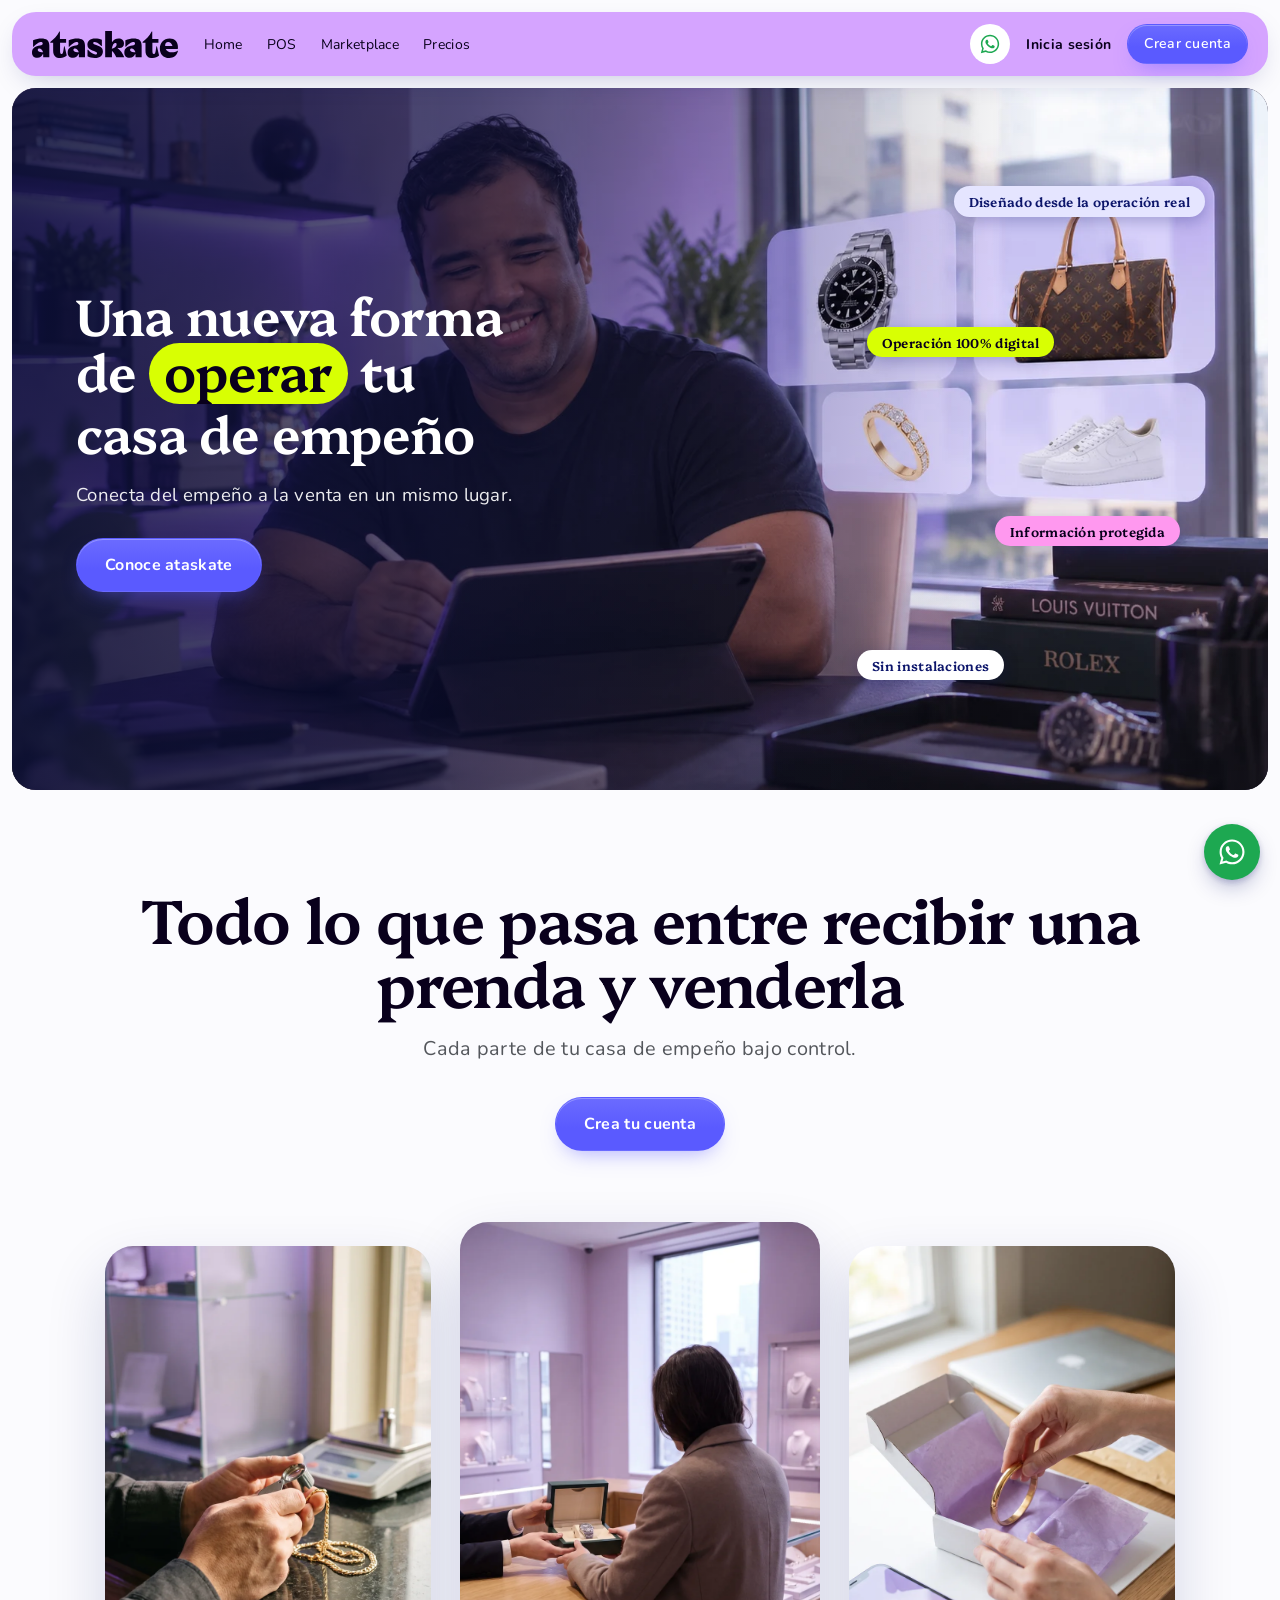
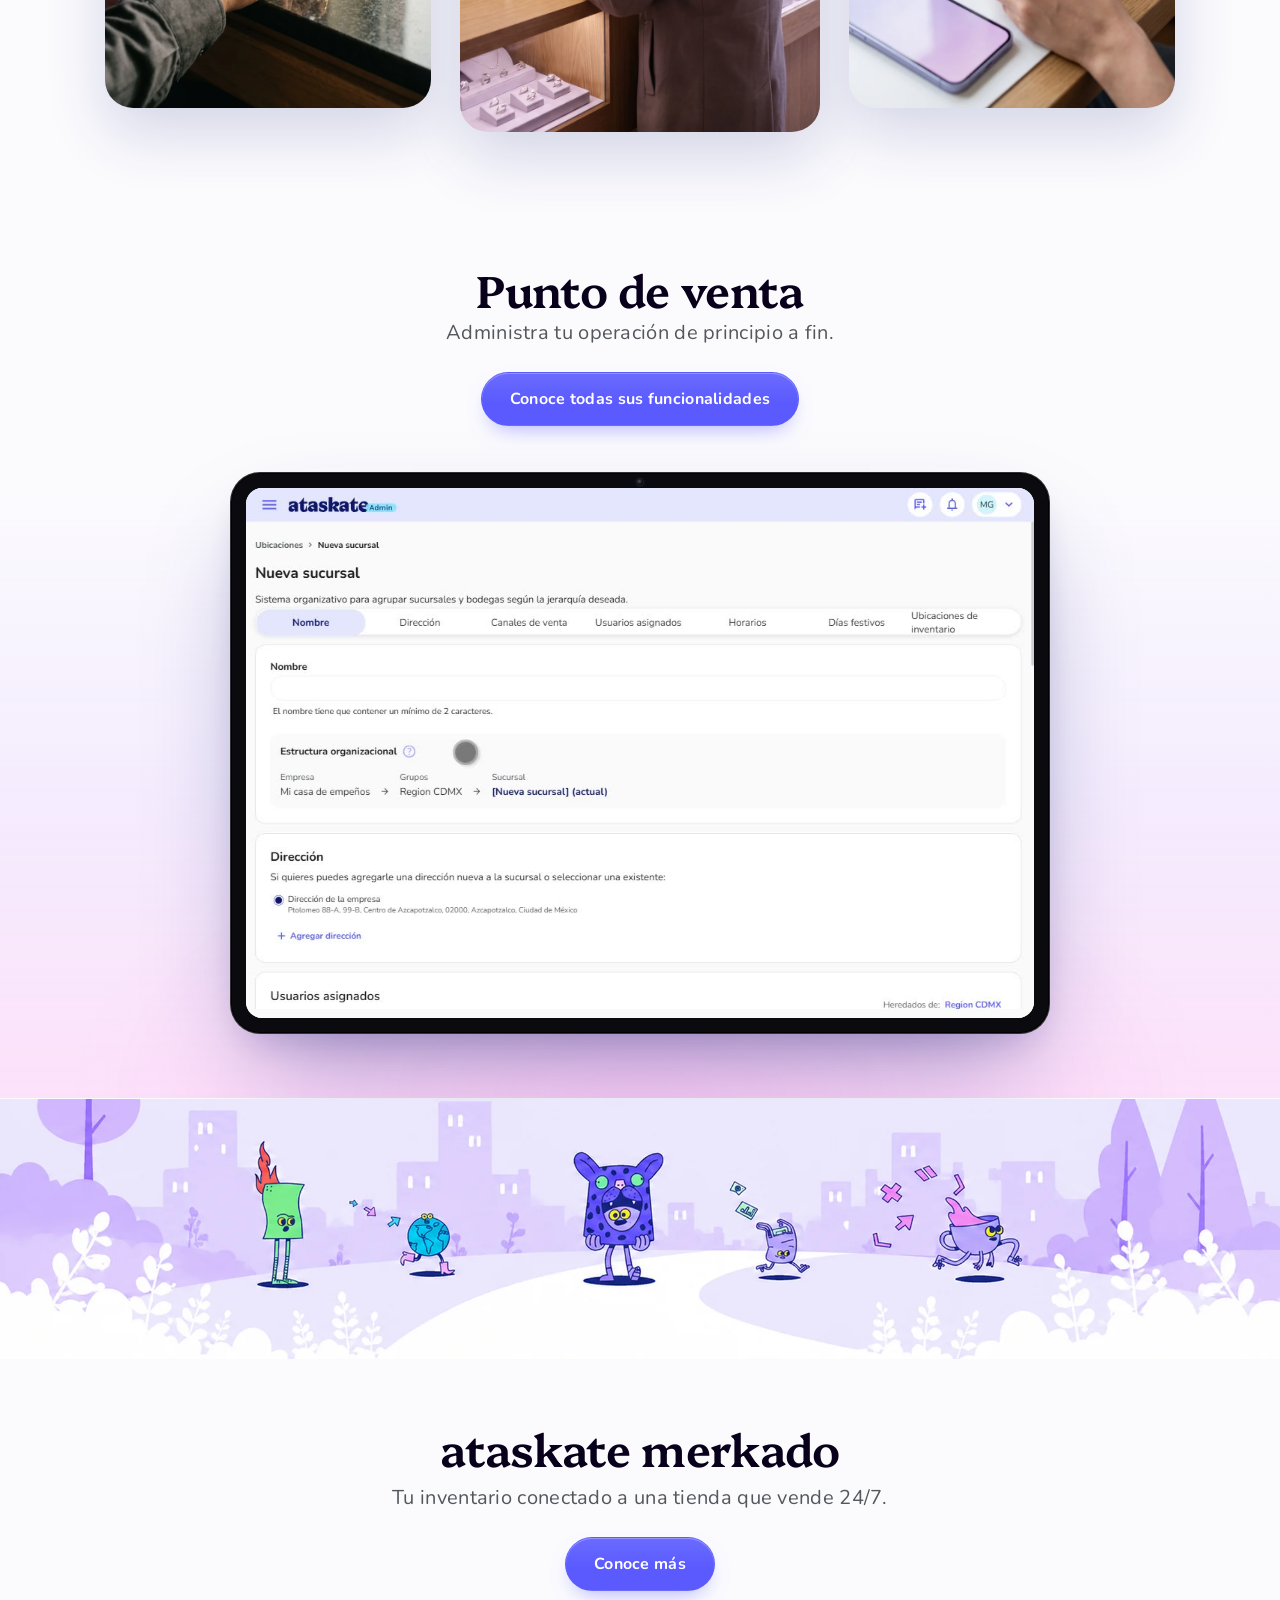
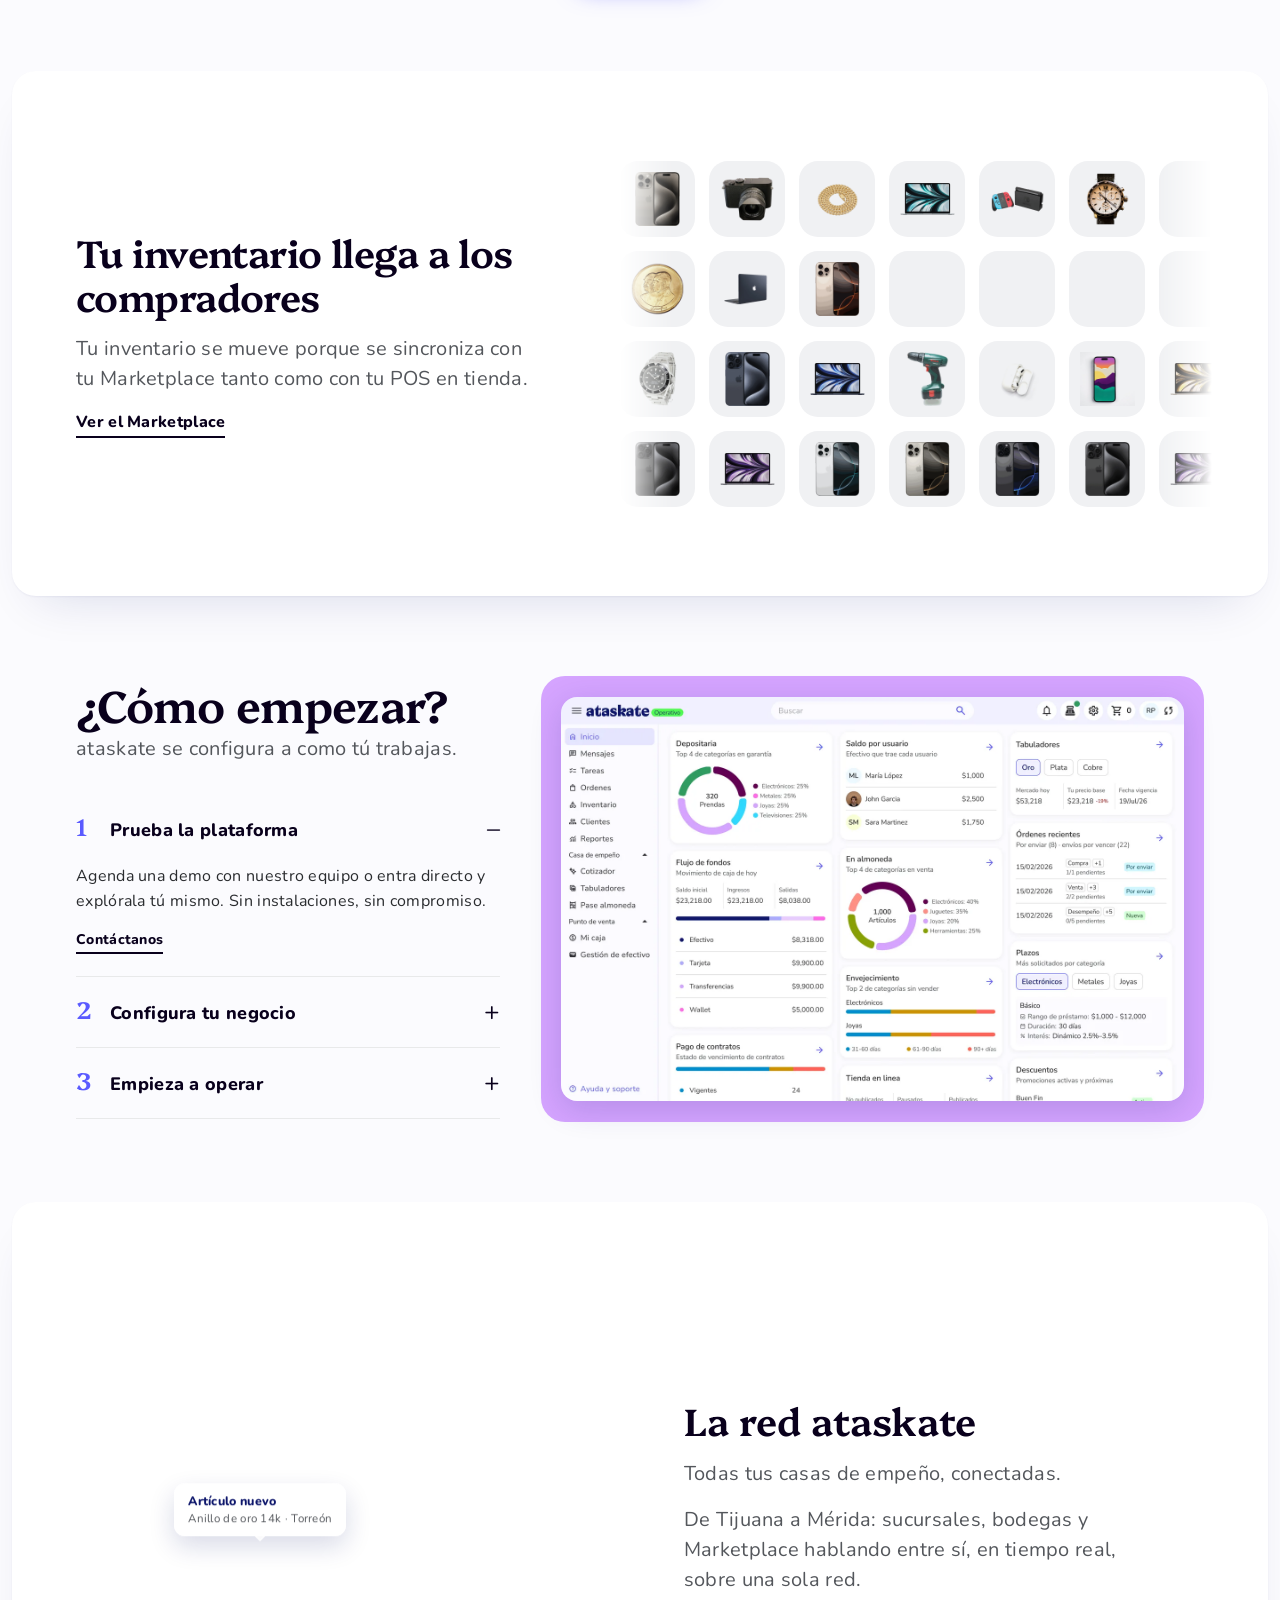
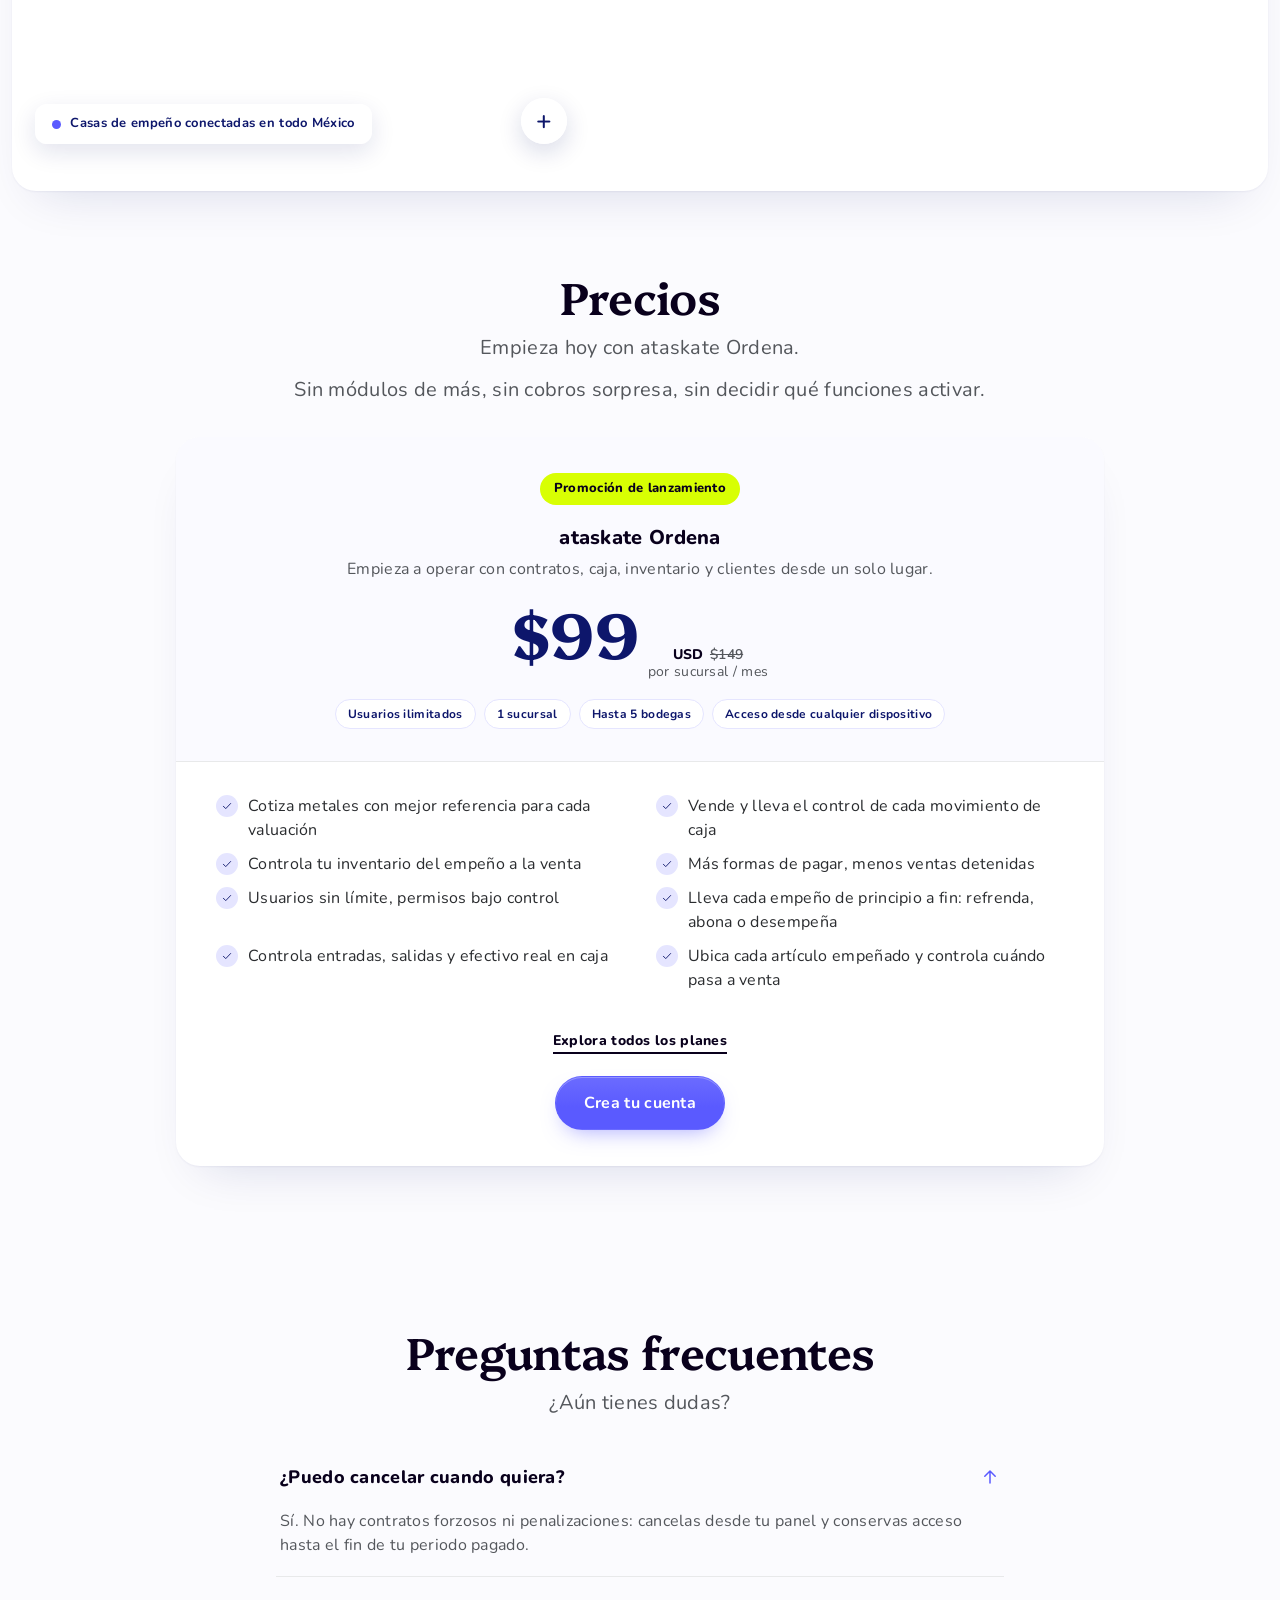
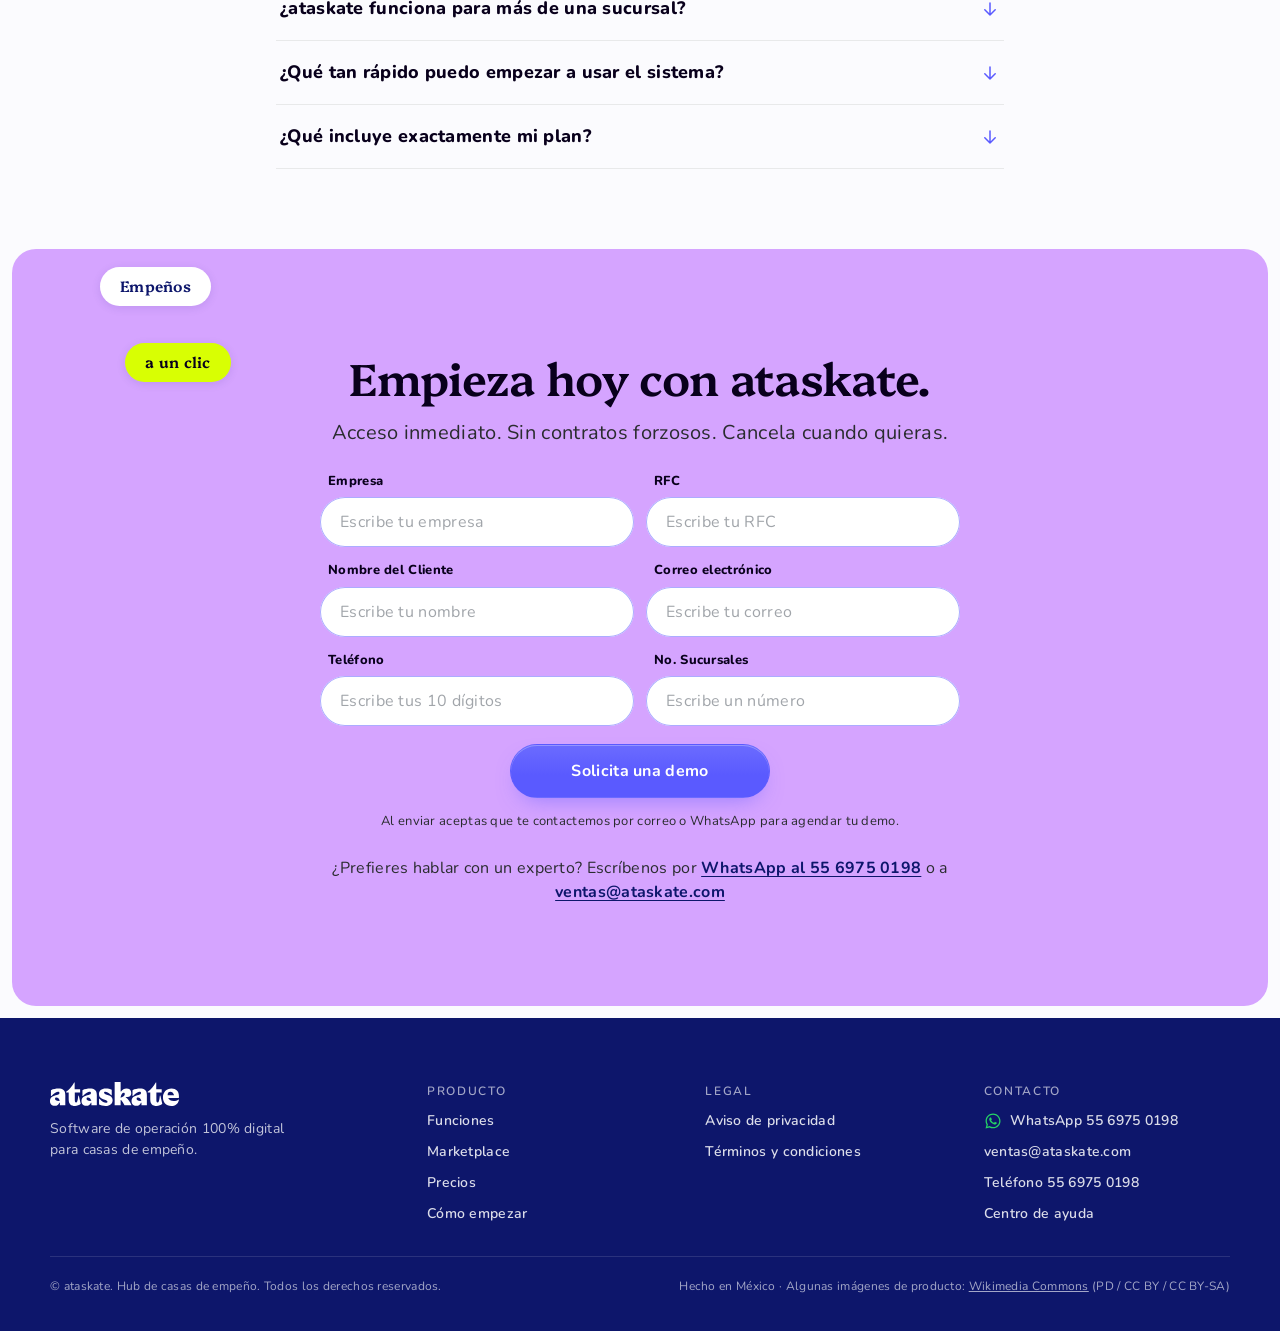
==== index.html @ 6cd4001c "Formulario de demo: los campos vacíos dicen qué escribir en vez de un ejemplo Co-Authored-By: Claude" ====
<!DOCTYPE html><html lang="es-MX"> <head><meta charset="UTF-8"><meta name="viewport" content="width=device-width, initial-scale=1"><title>ataskate — Software prendario para casas de empeño</title><meta name="description" content="Contratos, inventario, crédito y venta en una sola plataforma hecha para casas de empeño. Sin papel, sin Excel, sin pretextos."><meta name="robots" content="index, follow, max-image-preview:large"><link rel="canonical" href="https://ataskate.com.mx/landing/"><link rel="icon" type="image/svg+xml" href="/brand/ataskate-mark.svg"><link rel="icon" href="/favicon.ico" sizes="48x48"><link rel="apple-touch-icon" href="/apple-touch-icon.png"><meta name="theme-color" content="#d5a4ff"><link rel="sitemap" type="application/xml" href="/sitemap.xml"><meta property="og:site_name" content="ataskate"><meta property="og:locale" content="es_MX"><meta property="og:type" content="website"><meta property="og:url" content="https://ataskate.com.mx/landing/"><meta property="og:title" content="ataskate — Software prendario para casas de empeño"><meta property="og:description" content="Contratos, inventario, crédito y venta en una sola plataforma hecha para casas de empeño. Sin papel, sin Excel, sin pretextos."><meta property="og:image" content="https://ataskate.com.mx/brand/og.png"><meta property="og:image:width" content="1200"><meta property="og:image:height" content="630"><meta property="og:image:alt" content="ataskate — punto de venta y operación para casas de empeño"><meta name="twitter:card" content="summary_large_image"><link rel="preconnect" href="https://fonts.googleapis.com"><link rel="preconnect" href="https://fonts.gstatic.com" crossorigin><link href="https://fonts.googleapis.com/css2?family=Nunito:wght@400;600;700;800&family=Platypi:wght@600;700&display=swap" rel="stylesheet"><script>(function(){const id = "ypi6x94vpf";

    (function (c, l, a, r, i, t, y) {
      c[a] = c[a] || function () { (c[a].q = c[a].q || []).push(arguments); };
      t = l.createElement(r); t.async = 1; t.src = 'https://www.clarity.ms/tag/' + i;
      y = l.getElementsByTagName(r)[0]; y.parentNode.insertBefore(t, y);
    })(window, document, 'clarity', 'script', id);
  })();</script><link rel="preload" as="image" href="/video/landing-pos-poster.jpg"><link rel="stylesheet" href="/_astro/landing.CzInHLzy.css">
<link rel="stylesheet" href="/_astro/landing.BYxrGSKf.css">
<style>.wa--foot[data-astro-cid-sbyz6brq]{display:inline-flex;align-items:center;gap:8px}.wa--foot[data-astro-cid-sbyz6brq] svg[data-astro-cid-sbyz6brq]{flex:none;color:#25d366}.wa--flotante[data-astro-cid-sbyz6brq]{position:fixed;right:max(20px,env(safe-area-inset-right));bottom:max(20px,env(safe-area-inset-bottom));z-index:40;display:inline-flex;align-items:center;justify-content:center;width:56px;height:56px;border-radius:50%;background:#1da851;color:#fff;box-shadow:0 10px 24px -8px #0d166b73,0 2px 6px #0d166b2e;transition:transform .15s,background-color .15s,opacity .2s,visibility 0s}.wa--flotante[data-astro-cid-sbyz6brq]:hover{background:#178f45;transform:translateY(-2px)}.wa--flotante[data-astro-cid-sbyz6brq]:active{transform:none}.wa--flotante[data-astro-cid-sbyz6brq]:focus-visible{border-radius:50%;outline:3px solid #0d166b;outline-offset:3px}.wa--flotante[data-astro-cid-sbyz6brq].is-oculto{opacity:0;visibility:hidden;pointer-events:none;transition:opacity .2s,visibility 0s .2s}@media (prefers-reduced-motion: reduce){.wa--flotante[data-astro-cid-sbyz6brq],.wa--flotante[data-astro-cid-sbyz6brq].is-oculto{transition:none}.wa--flotante[data-astro-cid-sbyz6brq]:hover{transform:none}}@media print{.wa--flotante[data-astro-cid-sbyz6brq]{display:none}}
</style>
<link rel="stylesheet" href="/_astro/landing.CSBwMvqq.css"><script type="module" src="/_astro/hoisted.DIauK516.js"></script></head> <body> <a class="skip" href="#main">Saltar al contenido</a>     <header class="mast" data-astro-cid-bcnnqveb> <div class="mast__bar" data-astro-cid-bcnnqveb> <a class="mast__brand" href="#top" aria-label="ataskate — inicio" data-astro-cid-bcnnqveb> <img src="/brand/ataskate-ink.svg" alt="ataskate" width="335" height="62" data-astro-cid-bcnnqveb> </a> <nav class="mast__nav" id="mast-nav" aria-label="Principal" data-astro-cid-bcnnqveb> <a href="#top" data-astro-cid-bcnnqveb>Home</a><a href="/punto-de-venta/" data-astro-cid-bcnnqveb>POS</a><a href="/marketplace/" data-astro-cid-bcnnqveb>Marketplace</a><a href="/planes/" data-astro-cid-bcnnqveb>Precios</a> </nav> <a class="wa wa--mast mast__wa" data-wa="mast" href="https://wa.me/525569750198?text=Hola%2C%20quiero%20m%C3%A1s%20informaci%C3%B3n%20de%20ataskate." target="_blank" rel="noopener" aria-label="Escríbenos por WhatsApp (se abre en otra pestaña)" title="Escríbenos por WhatsApp" data-astro-cid-bcnnqveb data-astro-cid-sbyz6brq><svg viewBox="0 0 24 24" width="22" height="22" fill="currentColor" aria-hidden="true" data-astro-cid-sbyz6brq><path d="M2 22L3.41254 16.8642C2.5409 15.3608 2.08289 13.6567 2.08373 11.9092C2.08624 6.44583 6.55329 2 12.0419 2C14.7053 2.00083 17.2056 3.03333 19.0862 4.90667C20.9659 6.78 22.0008 9.27 22 11.9183C21.9975 17.3825 17.5304 21.8283 12.0419 21.8283C10.3756 21.8275 8.73365 21.4117 7.27924 20.6217L2 22ZM7.52374 18.8275C8.92707 19.6567 10.2668 20.1533 12.0385 20.1542C16.6002 20.1542 20.3162 16.4592 20.3187 11.9167C20.3204 7.365 16.622 3.675 12.0452 3.67333C7.4802 3.67333 3.76673 7.36833 3.76505 11.91C3.76421 13.7642 4.31014 15.1525 5.22699 16.605L4.39052 19.645L7.52374 18.8275ZM17.0582 14.2742C16.9962 14.1708 16.8304 14.1092 16.5809 13.985C16.3322 13.8608 15.1089 13.2617 14.8803 13.1792C14.6526 13.0967 14.4868 13.055 14.3202 13.3033C14.1544 13.5508 13.6771 14.1092 13.5323 14.2742C13.3874 14.4392 13.2417 14.46 12.993 14.3358C12.7444 14.2117 11.9422 13.9508 10.9919 13.1067C10.2525 12.45 9.75266 11.6392 9.6078 11.3908C9.46295 11.1433 9.59273 11.0092 9.71665 10.8858C9.82885 10.775 9.96533 10.5967 10.0901 10.4517C10.2165 10.3083 10.2576 10.205 10.3413 10.0392C10.4242 9.87417 10.3832 9.72917 10.3204 9.605C10.2576 9.48167 9.76019 8.2625 9.55338 7.76667C9.35075 7.28417 9.14561 7.34917 8.99322 7.34167L8.51595 7.33333C8.35016 7.33333 8.08055 7.395 7.8528 7.64333C7.62505 7.89167 6.982 8.49 6.982 9.70917C6.982 10.9283 7.87373 12.1058 7.99765 12.2708C8.12241 12.4358 9.75182 14.9375 12.2478 16.01C12.8415 16.265 13.3054 16.4175 13.6662 16.5317C14.2624 16.72 14.805 16.6933 15.2337 16.63C15.7118 16.5592 16.7057 16.0308 16.9133 15.4525C17.121 14.8733 17.121 14.3775 17.0582 14.2742Z" data-astro-cid-sbyz6brq></path></svg></a>   <a class="mast__login" href="#cta" data-astro-cid-bcnnqveb>Inicia sesión</a> <a class="btn btn--primary btn--sm mast__cta" href="#cta" data-astro-cid-bcnnqveb>Crear cuenta</a> <button class="mast__burger" type="button" data-menu aria-controls="mast-nav" aria-expanded="false" aria-label="Abrir menú" data-astro-cid-bcnnqveb> <span data-astro-cid-bcnnqveb></span><span data-astro-cid-bcnnqveb></span><span data-astro-cid-bcnnqveb></span> </button> </div> </header> <main id="main" data-astro-cid-bcnnqveb> <!-- ============================== HERO ============================== --> <!-- Cinematic hero: the counter footage runs full-bleed behind a left
         scrim, Shopify-style, with the copy in white on top. --> <section class="hero" id="top" data-astro-cid-bcnnqveb> <div class="hero__bg" aria-hidden="true" data-astro-cid-bcnnqveb> <img class="hero__img" src="/img/hero-home.webp" alt="" width="1669" height="942" fetchpriority="high" decoding="async" data-astro-cid-bcnnqveb> </div> <div class="hero__scrim" aria-hidden="true" data-astro-cid-bcnnqveb></div> <div class="hero__copy" data-astro-cid-bcnnqveb> <h1 class="hero__title" data-astro-cid-bcnnqveb>
Una nueva forma de <em data-astro-cid-bcnnqveb>operar</em> tu casa de empeño
</h1> <p class="hero__lede" data-astro-cid-bcnnqveb>
Conecta del empeño a la venta en un mismo lugar.
</p> <div class="hero__actions" data-astro-cid-bcnnqveb> <a class="btn btn--primary" href="#funciones" data-astro-cid-bcnnqveb>Conoce ataskate</a> </div> </div> <ul class="hero__chips" data-astro-cid-bcnnqveb> <li style="--t:14%;--l:auto;--r:5%;--d:-1.2s;--bg:var(--purple-100);--fg:var(--navy)" data-astro-cid-bcnnqveb> Diseñado desde la operación real </li><li style="--t:34%;--l:auto;--r:17%;--d:-3.6s;--bg:var(--lemon-200);--fg:var(--ink)" data-astro-cid-bcnnqveb> Operación 100% digital </li><li style="--t:61%;--l:auto;--r:7%;--d:-5.4s;--bg:var(--pink-100);--fg:var(--ink)" data-astro-cid-bcnnqveb> Información protegida </li><li style="--t:80%;--l:auto;--r:21%;--d:-2.5s;--bg:#FFFFFF;--fg:var(--navy)" data-astro-cid-bcnnqveb> Sin instalaciones </li> </ul> </section> <!-- ============================== FUNCIONES ============================== --> <!-- ============================== SUITE (bento bajo el hero) ============================== --> <section class="suite" id="funciones" data-astro-cid-bcnnqveb> <div class="intro" data-astro-cid-bcnnqveb> <div class="head head--center intro__head" data-astro-cid-bcnnqveb> <h2 class="h2 intro__title" data-astro-cid-bcnnqveb>Todo lo que pasa entre recibir una prenda y venderla</h2> <p class="lede intro__sub" data-astro-cid-bcnnqveb>Cada parte de tu casa de empeño bajo control.</p> <a class="btn btn--primary intro__cta" href="#cta" data-astro-cid-bcnnqveb>Crea tu cuenta</a> </div> <div class="intro__cards" data-astro-cid-bcnnqveb> <figure class="icard icard--0" data-astro-cid-bcnnqveb> <img src="/img/intro/caja.webp" alt="Avalúo de una cadena de oro en el mostrador" width="900" height="1200" loading="lazy" decoding="async" data-astro-cid-bcnnqveb> </figure><figure class="icard icard--1" data-astro-cid-bcnnqveb> <img src="/img/intro/prenda.webp" alt="Cliente recibiendo un reloj en la sucursal" width="900" height="1200" loading="lazy" decoding="async" data-astro-cid-bcnnqveb> </figure><figure class="icard icard--2" data-astro-cid-bcnnqveb> <img src="/img/intro/venta.webp" alt="Empaque de una pieza vendida en el Marketplace" width="900" height="1200" loading="lazy" decoding="async" data-astro-cid-bcnnqveb> </figure> </div> </div> <div class="pos-hero" data-poshero data-astro-cid-bcnnqveb> <div class="suite__kicker suite__kicker--center" data-astro-cid-bcnnqveb> <span class="eyebrow" data-astro-cid-bcnnqveb>Punto de venta</span> <p data-astro-cid-bcnnqveb>Administra tu operación de principio a fin.</p> <a class="btn btn--primary" href="/punto-de-venta/" data-astro-cid-bcnnqveb>Conoce todas sus funcionalidades</a> </div> <div class="pos-hero__stage" data-astro-cid-bcnnqveb> <figure class="branches__device pos-hero__device" data-astro-cid-bcnnqveb> <video src="/video/suc-crear.mp4" poster="/video/suc-crear-poster.jpg" width="1052" height="708" autoplay muted loop playsinline preload="metadata" aria-label="Recorrido del punto de venta de ataskate" data-astro-cid-bcnnqveb></video> </figure> </div> </div><div class="mkt-hero" id="marketplace" data-mkthero data-astro-cid-bcnnqveb> <figure class="mkt-hero__art" data-astro-cid-bcnnqveb> <img src="/img/mkt-hero.webp" alt="Ilustración del Marketplace de ataskate" width="2000" height="407" loading="lazy" decoding="async" data-astro-cid-bcnnqveb> </figure> <div class="suite__kicker suite__kicker--center" data-astro-cid-bcnnqveb> <span class="eyebrow" data-astro-cid-bcnnqveb>ataskate merkado</span> <p data-astro-cid-bcnnqveb>Tu inventario conectado a una tienda que vende 24/7.</p> <a class="btn btn--primary" href="/marketplace/" data-astro-cid-bcnnqveb>Conoce más</a> </div> </div> </section> <!-- ============================== ALCANCE (product wall) ============================== --> <!-- Editorial two-column band: copy owns the left with generous air, the
         drifting product tiles live in their own zone on the right — they
         never run behind the text. --> <section class="wall" data-astro-cid-bcnnqveb> <div class="wall__copy" data-astro-cid-bcnnqveb> <h2 class="wall__title" data-astro-cid-bcnnqveb>Tu inventario llega a los compradores</h2> <p class="lede" data-astro-cid-bcnnqveb>Tu inventario se mueve porque se sincroniza con tu Marketplace tanto como con tu POS en tienda.</p> <a class="link-underline" href="#marketplace" data-astro-cid-bcnnqveb>Ver el Marketplace</a> </div> <!-- Decorative: rows of product tiles drifting sideways. Each row is
           rendered twice and slid by exactly one copy for a seamless loop. --> <div class="wall__rails" aria-hidden="true" data-astro-cid-bcnnqveb> <div class="wall__rail" data-astro-cid-bcnnqveb> <div class="wall__track" style="--dur:38s;--dir:normal" data-astro-cid-bcnnqveb> <span class="wall__tile" data-astro-cid-bcnnqveb> <img src="/img/productos/lg/iphone-titanio.webp" alt="" width="128" height="128" loading="lazy" decoding="async" data-astro-cid-bcnnqveb> </span><span class="wall__tile" data-astro-cid-bcnnqveb> <img src="/img/productos/lg/camara.webp" alt="" width="128" height="128" loading="lazy" decoding="async" data-astro-cid-bcnnqveb> </span><span class="wall__tile" data-astro-cid-bcnnqveb> <img src="/img/productos/lg/cadena-oro.webp" alt="" width="128" height="128" loading="lazy" decoding="async" data-astro-cid-bcnnqveb> </span><span class="wall__tile" data-astro-cid-bcnnqveb> <img src="/img/productos/lg/laptop-plata.webp" alt="" width="128" height="128" loading="lazy" decoding="async" data-astro-cid-bcnnqveb> </span><span class="wall__tile" data-astro-cid-bcnnqveb> <img src="/img/productos/lg/switch.webp" alt="" width="128" height="128" loading="lazy" decoding="async" data-astro-cid-bcnnqveb> </span><span class="wall__tile" data-astro-cid-bcnnqveb> <img src="/img/productos/lg/reloj-tissot.webp" alt="" width="128" height="128" loading="lazy" decoding="async" data-astro-cid-bcnnqveb> </span><span class="wall__tile" data-astro-cid-bcnnqveb> <img src="/img/productos/lg/bocina-jbl.webp" alt="" width="128" height="128" loading="lazy" decoding="async" data-astro-cid-bcnnqveb> </span><span class="wall__tile" data-astro-cid-bcnnqveb> <img src="/img/productos/lg/iphone-titanio.webp" alt="" width="128" height="128" loading="lazy" decoding="async" data-astro-cid-bcnnqveb> </span><span class="wall__tile" data-astro-cid-bcnnqveb> <img src="/img/productos/lg/camara.webp" alt="" width="128" height="128" loading="lazy" decoding="async" data-astro-cid-bcnnqveb> </span><span class="wall__tile" data-astro-cid-bcnnqveb> <img src="/img/productos/lg/cadena-oro.webp" alt="" width="128" height="128" loading="lazy" decoding="async" data-astro-cid-bcnnqveb> </span><span class="wall__tile" data-astro-cid-bcnnqveb> <img src="/img/productos/lg/laptop-plata.webp" alt="" width="128" height="128" loading="lazy" decoding="async" data-astro-cid-bcnnqveb> </span><span class="wall__tile" data-astro-cid-bcnnqveb> <img src="/img/productos/lg/switch.webp" alt="" width="128" height="128" loading="lazy" decoding="async" data-astro-cid-bcnnqveb> </span><span class="wall__tile" data-astro-cid-bcnnqveb> <img src="/img/productos/lg/reloj-tissot.webp" alt="" width="128" height="128" loading="lazy" decoding="async" data-astro-cid-bcnnqveb> </span><span class="wall__tile" data-astro-cid-bcnnqveb> <img src="/img/productos/lg/bocina-jbl.webp" alt="" width="128" height="128" loading="lazy" decoding="async" data-astro-cid-bcnnqveb> </span><span class="wall__tile" data-astro-cid-bcnnqveb> <img src="/img/productos/lg/iphone-titanio.webp" alt="" width="128" height="128" loading="lazy" decoding="async" data-astro-cid-bcnnqveb> </span><span class="wall__tile" data-astro-cid-bcnnqveb> <img src="/img/productos/lg/camara.webp" alt="" width="128" height="128" loading="lazy" decoding="async" data-astro-cid-bcnnqveb> </span><span class="wall__tile" data-astro-cid-bcnnqveb> <img src="/img/productos/lg/cadena-oro.webp" alt="" width="128" height="128" loading="lazy" decoding="async" data-astro-cid-bcnnqveb> </span><span class="wall__tile" data-astro-cid-bcnnqveb> <img src="/img/productos/lg/laptop-plata.webp" alt="" width="128" height="128" loading="lazy" decoding="async" data-astro-cid-bcnnqveb> </span><span class="wall__tile" data-astro-cid-bcnnqveb> <img src="/img/productos/lg/switch.webp" alt="" width="128" height="128" loading="lazy" decoding="async" data-astro-cid-bcnnqveb> </span><span class="wall__tile" data-astro-cid-bcnnqveb> <img src="/img/productos/lg/reloj-tissot.webp" alt="" width="128" height="128" loading="lazy" decoding="async" data-astro-cid-bcnnqveb> </span><span class="wall__tile" data-astro-cid-bcnnqveb> <img src="/img/productos/lg/bocina-jbl.webp" alt="" width="128" height="128" loading="lazy" decoding="async" data-astro-cid-bcnnqveb> </span><span class="wall__tile" data-astro-cid-bcnnqveb> <img src="/img/productos/lg/iphone-titanio.webp" alt="" width="128" height="128" loading="lazy" decoding="async" data-astro-cid-bcnnqveb> </span><span class="wall__tile" data-astro-cid-bcnnqveb> <img src="/img/productos/lg/camara.webp" alt="" width="128" height="128" loading="lazy" decoding="async" data-astro-cid-bcnnqveb> </span><span class="wall__tile" data-astro-cid-bcnnqveb> <img src="/img/productos/lg/cadena-oro.webp" alt="" width="128" height="128" loading="lazy" decoding="async" data-astro-cid-bcnnqveb> </span><span class="wall__tile" data-astro-cid-bcnnqveb> <img src="/img/productos/lg/iphone-titanio.webp" alt="" width="128" height="128" loading="lazy" decoding="async" data-astro-cid-bcnnqveb> </span><span class="wall__tile" data-astro-cid-bcnnqveb> <img src="/img/productos/lg/camara.webp" alt="" width="128" height="128" loading="lazy" decoding="async" data-astro-cid-bcnnqveb> </span><span class="wall__tile" data-astro-cid-bcnnqveb> <img src="/img/productos/lg/cadena-oro.webp" alt="" width="128" height="128" loading="lazy" decoding="async" data-astro-cid-bcnnqveb> </span><span class="wall__tile" data-astro-cid-bcnnqveb> <img src="/img/productos/lg/laptop-plata.webp" alt="" width="128" height="128" loading="lazy" decoding="async" data-astro-cid-bcnnqveb> </span><span class="wall__tile" data-astro-cid-bcnnqveb> <img src="/img/productos/lg/switch.webp" alt="" width="128" height="128" loading="lazy" decoding="async" data-astro-cid-bcnnqveb> </span><span class="wall__tile" data-astro-cid-bcnnqveb> <img src="/img/productos/lg/reloj-tissot.webp" alt="" width="128" height="128" loading="lazy" decoding="async" data-astro-cid-bcnnqveb> </span><span class="wall__tile" data-astro-cid-bcnnqveb> <img src="/img/productos/lg/bocina-jbl.webp" alt="" width="128" height="128" loading="lazy" decoding="async" data-astro-cid-bcnnqveb> </span><span class="wall__tile" data-astro-cid-bcnnqveb> <img src="/img/productos/lg/iphone-titanio.webp" alt="" width="128" height="128" loading="lazy" decoding="async" data-astro-cid-bcnnqveb> </span><span class="wall__tile" data-astro-cid-bcnnqveb> <img src="/img/productos/lg/camara.webp" alt="" width="128" height="128" loading="lazy" decoding="async" data-astro-cid-bcnnqveb> </span><span class="wall__tile" data-astro-cid-bcnnqveb> <img src="/img/productos/lg/cadena-oro.webp" alt="" width="128" height="128" loading="lazy" decoding="async" data-astro-cid-bcnnqveb> </span><span class="wall__tile" data-astro-cid-bcnnqveb> <img src="/img/productos/lg/laptop-plata.webp" alt="" width="128" height="128" loading="lazy" decoding="async" data-astro-cid-bcnnqveb> </span><span class="wall__tile" data-astro-cid-bcnnqveb> <img src="/img/productos/lg/switch.webp" alt="" width="128" height="128" loading="lazy" decoding="async" data-astro-cid-bcnnqveb> </span><span class="wall__tile" data-astro-cid-bcnnqveb> <img src="/img/productos/lg/reloj-tissot.webp" alt="" width="128" height="128" loading="lazy" decoding="async" data-astro-cid-bcnnqveb> </span><span class="wall__tile" data-astro-cid-bcnnqveb> <img src="/img/productos/lg/bocina-jbl.webp" alt="" width="128" height="128" loading="lazy" decoding="async" data-astro-cid-bcnnqveb> </span><span class="wall__tile" data-astro-cid-bcnnqveb> <img src="/img/productos/lg/iphone-titanio.webp" alt="" width="128" height="128" loading="lazy" decoding="async" data-astro-cid-bcnnqveb> </span><span class="wall__tile" data-astro-cid-bcnnqveb> <img src="/img/productos/lg/camara.webp" alt="" width="128" height="128" loading="lazy" decoding="async" data-astro-cid-bcnnqveb> </span><span class="wall__tile" data-astro-cid-bcnnqveb> <img src="/img/productos/lg/cadena-oro.webp" alt="" width="128" height="128" loading="lazy" decoding="async" data-astro-cid-bcnnqveb> </span><span class="wall__tile" data-astro-cid-bcnnqveb> <img src="/img/productos/lg/laptop-plata.webp" alt="" width="128" height="128" loading="lazy" decoding="async" data-astro-cid-bcnnqveb> </span><span class="wall__tile" data-astro-cid-bcnnqveb> <img src="/img/productos/lg/switch.webp" alt="" width="128" height="128" loading="lazy" decoding="async" data-astro-cid-bcnnqveb> </span><span class="wall__tile" data-astro-cid-bcnnqveb> <img src="/img/productos/lg/reloj-tissot.webp" alt="" width="128" height="128" loading="lazy" decoding="async" data-astro-cid-bcnnqveb> </span><span class="wall__tile" data-astro-cid-bcnnqveb> <img src="/img/productos/lg/bocina-jbl.webp" alt="" width="128" height="128" loading="lazy" decoding="async" data-astro-cid-bcnnqveb> </span><span class="wall__tile" data-astro-cid-bcnnqveb> <img src="/img/productos/lg/iphone-titanio.webp" alt="" width="128" height="128" loading="lazy" decoding="async" data-astro-cid-bcnnqveb> </span><span class="wall__tile" data-astro-cid-bcnnqveb> <img src="/img/productos/lg/camara.webp" alt="" width="128" height="128" loading="lazy" decoding="async" data-astro-cid-bcnnqveb> </span><span class="wall__tile" data-astro-cid-bcnnqveb> <img src="/img/productos/lg/cadena-oro.webp" alt="" width="128" height="128" loading="lazy" decoding="async" data-astro-cid-bcnnqveb> </span> </div> </div><div class="wall__rail" data-astro-cid-bcnnqveb> <div class="wall__track" style="--dur:47s;--dir:reverse" data-astro-cid-bcnnqveb> <span class="wall__tile" data-astro-cid-bcnnqveb> <img src="/img/productos/lg/moneda-oro.webp" alt="" width="128" height="128" loading="lazy" decoding="async" data-astro-cid-bcnnqveb> </span><span class="wall__tile" data-astro-cid-bcnnqveb> <img src="/img/productos/lg/macbook.webp" alt="" width="128" height="128" loading="lazy" decoding="async" data-astro-cid-bcnnqveb> </span><span class="wall__tile" data-astro-cid-bcnnqveb> <img src="/img/productos/lg/iphone-desierto.webp" alt="" width="128" height="128" loading="lazy" decoding="async" data-astro-cid-bcnnqveb> </span><span class="wall__tile" data-astro-cid-bcnnqveb> <img src="/img/productos/lg/smartwatch.webp" alt="" width="128" height="128" loading="lazy" decoding="async" data-astro-cid-bcnnqveb> </span><span class="wall__tile" data-astro-cid-bcnnqveb> <img src="/img/productos/lg/anillos.webp" alt="" width="128" height="128" loading="lazy" decoding="async" data-astro-cid-bcnnqveb> </span><span class="wall__tile" data-astro-cid-bcnnqveb> <img src="/img/productos/lg/consola.webp" alt="" width="128" height="128" loading="lazy" decoding="async" data-astro-cid-bcnnqveb> </span><span class="wall__tile" data-astro-cid-bcnnqveb> <img src="/img/productos/lg/guitarra.webp" alt="" width="128" height="128" loading="lazy" decoding="async" data-astro-cid-bcnnqveb> </span><span class="wall__tile" data-astro-cid-bcnnqveb> <img src="/img/productos/lg/moneda-oro.webp" alt="" width="128" height="128" loading="lazy" decoding="async" data-astro-cid-bcnnqveb> </span><span class="wall__tile" data-astro-cid-bcnnqveb> <img src="/img/productos/lg/macbook.webp" alt="" width="128" height="128" loading="lazy" decoding="async" data-astro-cid-bcnnqveb> </span><span class="wall__tile" data-astro-cid-bcnnqveb> <img src="/img/productos/lg/iphone-desierto.webp" alt="" width="128" height="128" loading="lazy" decoding="async" data-astro-cid-bcnnqveb> </span><span class="wall__tile" data-astro-cid-bcnnqveb> <img src="/img/productos/lg/smartwatch.webp" alt="" width="128" height="128" loading="lazy" decoding="async" data-astro-cid-bcnnqveb> </span><span class="wall__tile" data-astro-cid-bcnnqveb> <img src="/img/productos/lg/anillos.webp" alt="" width="128" height="128" loading="lazy" decoding="async" data-astro-cid-bcnnqveb> </span><span class="wall__tile" data-astro-cid-bcnnqveb> <img src="/img/productos/lg/consola.webp" alt="" width="128" height="128" loading="lazy" decoding="async" data-astro-cid-bcnnqveb> </span><span class="wall__tile" data-astro-cid-bcnnqveb> <img src="/img/productos/lg/guitarra.webp" alt="" width="128" height="128" loading="lazy" decoding="async" data-astro-cid-bcnnqveb> </span><span class="wall__tile" data-astro-cid-bcnnqveb> <img src="/img/productos/lg/moneda-oro.webp" alt="" width="128" height="128" loading="lazy" decoding="async" data-astro-cid-bcnnqveb> </span><span class="wall__tile" data-astro-cid-bcnnqveb> <img src="/img/productos/lg/macbook.webp" alt="" width="128" height="128" loading="lazy" decoding="async" data-astro-cid-bcnnqveb> </span><span class="wall__tile" data-astro-cid-bcnnqveb> <img src="/img/productos/lg/iphone-desierto.webp" alt="" width="128" height="128" loading="lazy" decoding="async" data-astro-cid-bcnnqveb> </span><span class="wall__tile" data-astro-cid-bcnnqveb> <img src="/img/productos/lg/smartwatch.webp" alt="" width="128" height="128" loading="lazy" decoding="async" data-astro-cid-bcnnqveb> </span><span class="wall__tile" data-astro-cid-bcnnqveb> <img src="/img/productos/lg/anillos.webp" alt="" width="128" height="128" loading="lazy" decoding="async" data-astro-cid-bcnnqveb> </span><span class="wall__tile" data-astro-cid-bcnnqveb> <img src="/img/productos/lg/consola.webp" alt="" width="128" height="128" loading="lazy" decoding="async" data-astro-cid-bcnnqveb> </span><span class="wall__tile" data-astro-cid-bcnnqveb> <img src="/img/productos/lg/guitarra.webp" alt="" width="128" height="128" loading="lazy" decoding="async" data-astro-cid-bcnnqveb> </span><span class="wall__tile" data-astro-cid-bcnnqveb> <img src="/img/productos/lg/moneda-oro.webp" alt="" width="128" height="128" loading="lazy" decoding="async" data-astro-cid-bcnnqveb> </span><span class="wall__tile" data-astro-cid-bcnnqveb> <img src="/img/productos/lg/macbook.webp" alt="" width="128" height="128" loading="lazy" decoding="async" data-astro-cid-bcnnqveb> </span><span class="wall__tile" data-astro-cid-bcnnqveb> <img src="/img/productos/lg/iphone-desierto.webp" alt="" width="128" height="128" loading="lazy" decoding="async" data-astro-cid-bcnnqveb> </span><span class="wall__tile" data-astro-cid-bcnnqveb> <img src="/img/productos/lg/moneda-oro.webp" alt="" width="128" height="128" loading="lazy" decoding="async" data-astro-cid-bcnnqveb> </span><span class="wall__tile" data-astro-cid-bcnnqveb> <img src="/img/productos/lg/macbook.webp" alt="" width="128" height="128" loading="lazy" decoding="async" data-astro-cid-bcnnqveb> </span><span class="wall__tile" data-astro-cid-bcnnqveb> <img src="/img/productos/lg/iphone-desierto.webp" alt="" width="128" height="128" loading="lazy" decoding="async" data-astro-cid-bcnnqveb> </span><span class="wall__tile" data-astro-cid-bcnnqveb> <img src="/img/productos/lg/smartwatch.webp" alt="" width="128" height="128" loading="lazy" decoding="async" data-astro-cid-bcnnqveb> </span><span class="wall__tile" data-astro-cid-bcnnqveb> <img src="/img/productos/lg/anillos.webp" alt="" width="128" height="128" loading="lazy" decoding="async" data-astro-cid-bcnnqveb> </span><span class="wall__tile" data-astro-cid-bcnnqveb> <img src="/img/productos/lg/consola.webp" alt="" width="128" height="128" loading="lazy" decoding="async" data-astro-cid-bcnnqveb> </span><span class="wall__tile" data-astro-cid-bcnnqveb> <img src="/img/productos/lg/guitarra.webp" alt="" width="128" height="128" loading="lazy" decoding="async" data-astro-cid-bcnnqveb> </span><span class="wall__tile" data-astro-cid-bcnnqveb> <img src="/img/productos/lg/moneda-oro.webp" alt="" width="128" height="128" loading="lazy" decoding="async" data-astro-cid-bcnnqveb> </span><span class="wall__tile" data-astro-cid-bcnnqveb> <img src="/img/productos/lg/macbook.webp" alt="" width="128" height="128" loading="lazy" decoding="async" data-astro-cid-bcnnqveb> </span><span class="wall__tile" data-astro-cid-bcnnqveb> <img src="/img/productos/lg/iphone-desierto.webp" alt="" width="128" height="128" loading="lazy" decoding="async" data-astro-cid-bcnnqveb> </span><span class="wall__tile" data-astro-cid-bcnnqveb> <img src="/img/productos/lg/smartwatch.webp" alt="" width="128" height="128" loading="lazy" decoding="async" data-astro-cid-bcnnqveb> </span><span class="wall__tile" data-astro-cid-bcnnqveb> <img src="/img/productos/lg/anillos.webp" alt="" width="128" height="128" loading="lazy" decoding="async" data-astro-cid-bcnnqveb> </span><span class="wall__tile" data-astro-cid-bcnnqveb> <img src="/img/productos/lg/consola.webp" alt="" width="128" height="128" loading="lazy" decoding="async" data-astro-cid-bcnnqveb> </span><span class="wall__tile" data-astro-cid-bcnnqveb> <img src="/img/productos/lg/guitarra.webp" alt="" width="128" height="128" loading="lazy" decoding="async" data-astro-cid-bcnnqveb> </span><span class="wall__tile" data-astro-cid-bcnnqveb> <img src="/img/productos/lg/moneda-oro.webp" alt="" width="128" height="128" loading="lazy" decoding="async" data-astro-cid-bcnnqveb> </span><span class="wall__tile" data-astro-cid-bcnnqveb> <img src="/img/productos/lg/macbook.webp" alt="" width="128" height="128" loading="lazy" decoding="async" data-astro-cid-bcnnqveb> </span><span class="wall__tile" data-astro-cid-bcnnqveb> <img src="/img/productos/lg/iphone-desierto.webp" alt="" width="128" height="128" loading="lazy" decoding="async" data-astro-cid-bcnnqveb> </span><span class="wall__tile" data-astro-cid-bcnnqveb> <img src="/img/productos/lg/smartwatch.webp" alt="" width="128" height="128" loading="lazy" decoding="async" data-astro-cid-bcnnqveb> </span><span class="wall__tile" data-astro-cid-bcnnqveb> <img src="/img/productos/lg/anillos.webp" alt="" width="128" height="128" loading="lazy" decoding="async" data-astro-cid-bcnnqveb> </span><span class="wall__tile" data-astro-cid-bcnnqveb> <img src="/img/productos/lg/consola.webp" alt="" width="128" height="128" loading="lazy" decoding="async" data-astro-cid-bcnnqveb> </span><span class="wall__tile" data-astro-cid-bcnnqveb> <img src="/img/productos/lg/guitarra.webp" alt="" width="128" height="128" loading="lazy" decoding="async" data-astro-cid-bcnnqveb> </span><span class="wall__tile" data-astro-cid-bcnnqveb> <img src="/img/productos/lg/moneda-oro.webp" alt="" width="128" height="128" loading="lazy" decoding="async" data-astro-cid-bcnnqveb> </span><span class="wall__tile" data-astro-cid-bcnnqveb> <img src="/img/productos/lg/macbook.webp" alt="" width="128" height="128" loading="lazy" decoding="async" data-astro-cid-bcnnqveb> </span><span class="wall__tile" data-astro-cid-bcnnqveb> <img src="/img/productos/lg/iphone-desierto.webp" alt="" width="128" height="128" loading="lazy" decoding="async" data-astro-cid-bcnnqveb> </span> </div> </div><div class="wall__rail" data-astro-cid-bcnnqveb> <div class="wall__track" style="--dur:56s;--dir:normal" data-astro-cid-bcnnqveb> <span class="wall__tile" data-astro-cid-bcnnqveb> <img src="/img/productos/lg/reloj.webp" alt="" width="128" height="128" loading="lazy" decoding="async" data-astro-cid-bcnnqveb> </span><span class="wall__tile" data-astro-cid-bcnnqveb> <img src="/img/productos/lg/iphone-azul.webp" alt="" width="128" height="128" loading="lazy" decoding="async" data-astro-cid-bcnnqveb> </span><span class="wall__tile" data-astro-cid-bcnnqveb> <img src="/img/productos/lg/laptop-negra.webp" alt="" width="128" height="128" loading="lazy" decoding="async" data-astro-cid-bcnnqveb> </span><span class="wall__tile" data-astro-cid-bcnnqveb> <img src="/img/productos/lg/taladro.webp" alt="" width="128" height="128" loading="lazy" decoding="async" data-astro-cid-bcnnqveb> </span><span class="wall__tile" data-astro-cid-bcnnqveb> <img src="/img/productos/lg/airpods.webp" alt="" width="128" height="128" loading="lazy" decoding="async" data-astro-cid-bcnnqveb> </span><span class="wall__tile" data-astro-cid-bcnnqveb> <img src="/img/productos/lg/iphone-14.webp" alt="" width="128" height="128" loading="lazy" decoding="async" data-astro-cid-bcnnqveb> </span><span class="wall__tile" data-astro-cid-bcnnqveb> <img src="/img/productos/lg/laptop-estelar.webp" alt="" width="128" height="128" loading="lazy" decoding="async" data-astro-cid-bcnnqveb> </span><span class="wall__tile" data-astro-cid-bcnnqveb> <img src="/img/productos/lg/reloj.webp" alt="" width="128" height="128" loading="lazy" decoding="async" data-astro-cid-bcnnqveb> </span><span class="wall__tile" data-astro-cid-bcnnqveb> <img src="/img/productos/lg/iphone-azul.webp" alt="" width="128" height="128" loading="lazy" decoding="async" data-astro-cid-bcnnqveb> </span><span class="wall__tile" data-astro-cid-bcnnqveb> <img src="/img/productos/lg/laptop-negra.webp" alt="" width="128" height="128" loading="lazy" decoding="async" data-astro-cid-bcnnqveb> </span><span class="wall__tile" data-astro-cid-bcnnqveb> <img src="/img/productos/lg/taladro.webp" alt="" width="128" height="128" loading="lazy" decoding="async" data-astro-cid-bcnnqveb> </span><span class="wall__tile" data-astro-cid-bcnnqveb> <img src="/img/productos/lg/airpods.webp" alt="" width="128" height="128" loading="lazy" decoding="async" data-astro-cid-bcnnqveb> </span><span class="wall__tile" data-astro-cid-bcnnqveb> <img src="/img/productos/lg/iphone-14.webp" alt="" width="128" height="128" loading="lazy" decoding="async" data-astro-cid-bcnnqveb> </span><span class="wall__tile" data-astro-cid-bcnnqveb> <img src="/img/productos/lg/laptop-estelar.webp" alt="" width="128" height="128" loading="lazy" decoding="async" data-astro-cid-bcnnqveb> </span><span class="wall__tile" data-astro-cid-bcnnqveb> <img src="/img/productos/lg/reloj.webp" alt="" width="128" height="128" loading="lazy" decoding="async" data-astro-cid-bcnnqveb> </span><span class="wall__tile" data-astro-cid-bcnnqveb> <img src="/img/productos/lg/iphone-azul.webp" alt="" width="128" height="128" loading="lazy" decoding="async" data-astro-cid-bcnnqveb> </span><span class="wall__tile" data-astro-cid-bcnnqveb> <img src="/img/productos/lg/laptop-negra.webp" alt="" width="128" height="128" loading="lazy" decoding="async" data-astro-cid-bcnnqveb> </span><span class="wall__tile" data-astro-cid-bcnnqveb> <img src="/img/productos/lg/taladro.webp" alt="" width="128" height="128" loading="lazy" decoding="async" data-astro-cid-bcnnqveb> </span><span class="wall__tile" data-astro-cid-bcnnqveb> <img src="/img/productos/lg/airpods.webp" alt="" width="128" height="128" loading="lazy" decoding="async" data-astro-cid-bcnnqveb> </span><span class="wall__tile" data-astro-cid-bcnnqveb> <img src="/img/productos/lg/iphone-14.webp" alt="" width="128" height="128" loading="lazy" decoding="async" data-astro-cid-bcnnqveb> </span><span class="wall__tile" data-astro-cid-bcnnqveb> <img src="/img/productos/lg/laptop-estelar.webp" alt="" width="128" height="128" loading="lazy" decoding="async" data-astro-cid-bcnnqveb> </span><span class="wall__tile" data-astro-cid-bcnnqveb> <img src="/img/productos/lg/reloj.webp" alt="" width="128" height="128" loading="lazy" decoding="async" data-astro-cid-bcnnqveb> </span><span class="wall__tile" data-astro-cid-bcnnqveb> <img src="/img/productos/lg/iphone-azul.webp" alt="" width="128" height="128" loading="lazy" decoding="async" data-astro-cid-bcnnqveb> </span><span class="wall__tile" data-astro-cid-bcnnqveb> <img src="/img/productos/lg/laptop-negra.webp" alt="" width="128" height="128" loading="lazy" decoding="async" data-astro-cid-bcnnqveb> </span><span class="wall__tile" data-astro-cid-bcnnqveb> <img src="/img/productos/lg/reloj.webp" alt="" width="128" height="128" loading="lazy" decoding="async" data-astro-cid-bcnnqveb> </span><span class="wall__tile" data-astro-cid-bcnnqveb> <img src="/img/productos/lg/iphone-azul.webp" alt="" width="128" height="128" loading="lazy" decoding="async" data-astro-cid-bcnnqveb> </span><span class="wall__tile" data-astro-cid-bcnnqveb> <img src="/img/productos/lg/laptop-negra.webp" alt="" width="128" height="128" loading="lazy" decoding="async" data-astro-cid-bcnnqveb> </span><span class="wall__tile" data-astro-cid-bcnnqveb> <img src="/img/productos/lg/taladro.webp" alt="" width="128" height="128" loading="lazy" decoding="async" data-astro-cid-bcnnqveb> </span><span class="wall__tile" data-astro-cid-bcnnqveb> <img src="/img/productos/lg/airpods.webp" alt="" width="128" height="128" loading="lazy" decoding="async" data-astro-cid-bcnnqveb> </span><span class="wall__tile" data-astro-cid-bcnnqveb> <img src="/img/productos/lg/iphone-14.webp" alt="" width="128" height="128" loading="lazy" decoding="async" data-astro-cid-bcnnqveb> </span><span class="wall__tile" data-astro-cid-bcnnqveb> <img src="/img/productos/lg/laptop-estelar.webp" alt="" width="128" height="128" loading="lazy" decoding="async" data-astro-cid-bcnnqveb> </span><span class="wall__tile" data-astro-cid-bcnnqveb> <img src="/img/productos/lg/reloj.webp" alt="" width="128" height="128" loading="lazy" decoding="async" data-astro-cid-bcnnqveb> </span><span class="wall__tile" data-astro-cid-bcnnqveb> <img src="/img/productos/lg/iphone-azul.webp" alt="" width="128" height="128" loading="lazy" decoding="async" data-astro-cid-bcnnqveb> </span><span class="wall__tile" data-astro-cid-bcnnqveb> <img src="/img/productos/lg/laptop-negra.webp" alt="" width="128" height="128" loading="lazy" decoding="async" data-astro-cid-bcnnqveb> </span><span class="wall__tile" data-astro-cid-bcnnqveb> <img src="/img/productos/lg/taladro.webp" alt="" width="128" height="128" loading="lazy" decoding="async" data-astro-cid-bcnnqveb> </span><span class="wall__tile" data-astro-cid-bcnnqveb> <img src="/img/productos/lg/airpods.webp" alt="" width="128" height="128" loading="lazy" decoding="async" data-astro-cid-bcnnqveb> </span><span class="wall__tile" data-astro-cid-bcnnqveb> <img src="/img/productos/lg/iphone-14.webp" alt="" width="128" height="128" loading="lazy" decoding="async" data-astro-cid-bcnnqveb> </span><span class="wall__tile" data-astro-cid-bcnnqveb> <img src="/img/productos/lg/laptop-estelar.webp" alt="" width="128" height="128" loading="lazy" decoding="async" data-astro-cid-bcnnqveb> </span><span class="wall__tile" data-astro-cid-bcnnqveb> <img src="/img/productos/lg/reloj.webp" alt="" width="128" height="128" loading="lazy" decoding="async" data-astro-cid-bcnnqveb> </span><span class="wall__tile" data-astro-cid-bcnnqveb> <img src="/img/productos/lg/iphone-azul.webp" alt="" width="128" height="128" loading="lazy" decoding="async" data-astro-cid-bcnnqveb> </span><span class="wall__tile" data-astro-cid-bcnnqveb> <img src="/img/productos/lg/laptop-negra.webp" alt="" width="128" height="128" loading="lazy" decoding="async" data-astro-cid-bcnnqveb> </span><span class="wall__tile" data-astro-cid-bcnnqveb> <img src="/img/productos/lg/taladro.webp" alt="" width="128" height="128" loading="lazy" decoding="async" data-astro-cid-bcnnqveb> </span><span class="wall__tile" data-astro-cid-bcnnqveb> <img src="/img/productos/lg/airpods.webp" alt="" width="128" height="128" loading="lazy" decoding="async" data-astro-cid-bcnnqveb> </span><span class="wall__tile" data-astro-cid-bcnnqveb> <img src="/img/productos/lg/iphone-14.webp" alt="" width="128" height="128" loading="lazy" decoding="async" data-astro-cid-bcnnqveb> </span><span class="wall__tile" data-astro-cid-bcnnqveb> <img src="/img/productos/lg/laptop-estelar.webp" alt="" width="128" height="128" loading="lazy" decoding="async" data-astro-cid-bcnnqveb> </span><span class="wall__tile" data-astro-cid-bcnnqveb> <img src="/img/productos/lg/reloj.webp" alt="" width="128" height="128" loading="lazy" decoding="async" data-astro-cid-bcnnqveb> </span><span class="wall__tile" data-astro-cid-bcnnqveb> <img src="/img/productos/lg/iphone-azul.webp" alt="" width="128" height="128" loading="lazy" decoding="async" data-astro-cid-bcnnqveb> </span><span class="wall__tile" data-astro-cid-bcnnqveb> <img src="/img/productos/lg/laptop-negra.webp" alt="" width="128" height="128" loading="lazy" decoding="async" data-astro-cid-bcnnqveb> </span> </div> </div><div class="wall__rail" data-astro-cid-bcnnqveb> <div class="wall__track" style="--dur:65s;--dir:reverse" data-astro-cid-bcnnqveb> <span class="wall__tile" data-astro-cid-bcnnqveb> <img src="/img/productos/lg/iphone-negro.webp" alt="" width="128" height="128" loading="lazy" decoding="async" data-astro-cid-bcnnqveb> </span><span class="wall__tile" data-astro-cid-bcnnqveb> <img src="/img/productos/lg/laptop-gris.webp" alt="" width="128" height="128" loading="lazy" decoding="async" data-astro-cid-bcnnqveb> </span><span class="wall__tile" data-astro-cid-bcnnqveb> <img src="/img/productos/lg/iphone-blanco.webp" alt="" width="128" height="128" loading="lazy" decoding="async" data-astro-cid-bcnnqveb> </span><span class="wall__tile" data-astro-cid-bcnnqveb> <img src="/img/productos/lg/iphone-natural16.webp" alt="" width="128" height="128" loading="lazy" decoding="async" data-astro-cid-bcnnqveb> </span><span class="wall__tile" data-astro-cid-bcnnqveb> <img src="/img/productos/lg/iphone-negro16.webp" alt="" width="128" height="128" loading="lazy" decoding="async" data-astro-cid-bcnnqveb> </span><span class="wall__tile" data-astro-cid-bcnnqveb> <img src="/img/productos/lg/iphone-negro.webp" alt="" width="128" height="128" loading="lazy" decoding="async" data-astro-cid-bcnnqveb> </span><span class="wall__tile" data-astro-cid-bcnnqveb> <img src="/img/productos/lg/laptop-gris.webp" alt="" width="128" height="128" loading="lazy" decoding="async" data-astro-cid-bcnnqveb> </span><span class="wall__tile" data-astro-cid-bcnnqveb> <img src="/img/productos/lg/iphone-blanco.webp" alt="" width="128" height="128" loading="lazy" decoding="async" data-astro-cid-bcnnqveb> </span><span class="wall__tile" data-astro-cid-bcnnqveb> <img src="/img/productos/lg/iphone-natural16.webp" alt="" width="128" height="128" loading="lazy" decoding="async" data-astro-cid-bcnnqveb> </span><span class="wall__tile" data-astro-cid-bcnnqveb> <img src="/img/productos/lg/iphone-negro16.webp" alt="" width="128" height="128" loading="lazy" decoding="async" data-astro-cid-bcnnqveb> </span><span class="wall__tile" data-astro-cid-bcnnqveb> <img src="/img/productos/lg/iphone-negro.webp" alt="" width="128" height="128" loading="lazy" decoding="async" data-astro-cid-bcnnqveb> </span><span class="wall__tile" data-astro-cid-bcnnqveb> <img src="/img/productos/lg/laptop-gris.webp" alt="" width="128" height="128" loading="lazy" decoding="async" data-astro-cid-bcnnqveb> </span><span class="wall__tile" data-astro-cid-bcnnqveb> <img src="/img/productos/lg/iphone-blanco.webp" alt="" width="128" height="128" loading="lazy" decoding="async" data-astro-cid-bcnnqveb> </span><span class="wall__tile" data-astro-cid-bcnnqveb> <img src="/img/productos/lg/iphone-natural16.webp" alt="" width="128" height="128" loading="lazy" decoding="async" data-astro-cid-bcnnqveb> </span><span class="wall__tile" data-astro-cid-bcnnqveb> <img src="/img/productos/lg/iphone-negro16.webp" alt="" width="128" height="128" loading="lazy" decoding="async" data-astro-cid-bcnnqveb> </span><span class="wall__tile" data-astro-cid-bcnnqveb> <img src="/img/productos/lg/iphone-negro.webp" alt="" width="128" height="128" loading="lazy" decoding="async" data-astro-cid-bcnnqveb> </span><span class="wall__tile" data-astro-cid-bcnnqveb> <img src="/img/productos/lg/laptop-gris.webp" alt="" width="128" height="128" loading="lazy" decoding="async" data-astro-cid-bcnnqveb> </span><span class="wall__tile" data-astro-cid-bcnnqveb> <img src="/img/productos/lg/iphone-blanco.webp" alt="" width="128" height="128" loading="lazy" decoding="async" data-astro-cid-bcnnqveb> </span><span class="wall__tile" data-astro-cid-bcnnqveb> <img src="/img/productos/lg/iphone-natural16.webp" alt="" width="128" height="128" loading="lazy" decoding="async" data-astro-cid-bcnnqveb> </span><span class="wall__tile" data-astro-cid-bcnnqveb> <img src="/img/productos/lg/iphone-negro16.webp" alt="" width="128" height="128" loading="lazy" decoding="async" data-astro-cid-bcnnqveb> </span><span class="wall__tile" data-astro-cid-bcnnqveb> <img src="/img/productos/lg/iphone-negro.webp" alt="" width="128" height="128" loading="lazy" decoding="async" data-astro-cid-bcnnqveb> </span><span class="wall__tile" data-astro-cid-bcnnqveb> <img src="/img/productos/lg/laptop-gris.webp" alt="" width="128" height="128" loading="lazy" decoding="async" data-astro-cid-bcnnqveb> </span><span class="wall__tile" data-astro-cid-bcnnqveb> <img src="/img/productos/lg/iphone-blanco.webp" alt="" width="128" height="128" loading="lazy" decoding="async" data-astro-cid-bcnnqveb> </span><span class="wall__tile" data-astro-cid-bcnnqveb> <img src="/img/productos/lg/iphone-natural16.webp" alt="" width="128" height="128" loading="lazy" decoding="async" data-astro-cid-bcnnqveb> </span><span class="wall__tile" data-astro-cid-bcnnqveb> <img src="/img/productos/lg/iphone-negro.webp" alt="" width="128" height="128" loading="lazy" decoding="async" data-astro-cid-bcnnqveb> </span><span class="wall__tile" data-astro-cid-bcnnqveb> <img src="/img/productos/lg/laptop-gris.webp" alt="" width="128" height="128" loading="lazy" decoding="async" data-astro-cid-bcnnqveb> </span><span class="wall__tile" data-astro-cid-bcnnqveb> <img src="/img/productos/lg/iphone-blanco.webp" alt="" width="128" height="128" loading="lazy" decoding="async" data-astro-cid-bcnnqveb> </span><span class="wall__tile" data-astro-cid-bcnnqveb> <img src="/img/productos/lg/iphone-natural16.webp" alt="" width="128" height="128" loading="lazy" decoding="async" data-astro-cid-bcnnqveb> </span><span class="wall__tile" data-astro-cid-bcnnqveb> <img src="/img/productos/lg/iphone-negro16.webp" alt="" width="128" height="128" loading="lazy" decoding="async" data-astro-cid-bcnnqveb> </span><span class="wall__tile" data-astro-cid-bcnnqveb> <img src="/img/productos/lg/iphone-negro.webp" alt="" width="128" height="128" loading="lazy" decoding="async" data-astro-cid-bcnnqveb> </span><span class="wall__tile" data-astro-cid-bcnnqveb> <img src="/img/productos/lg/laptop-gris.webp" alt="" width="128" height="128" loading="lazy" decoding="async" data-astro-cid-bcnnqveb> </span><span class="wall__tile" data-astro-cid-bcnnqveb> <img src="/img/productos/lg/iphone-blanco.webp" alt="" width="128" height="128" loading="lazy" decoding="async" data-astro-cid-bcnnqveb> </span><span class="wall__tile" data-astro-cid-bcnnqveb> <img src="/img/productos/lg/iphone-natural16.webp" alt="" width="128" height="128" loading="lazy" decoding="async" data-astro-cid-bcnnqveb> </span><span class="wall__tile" data-astro-cid-bcnnqveb> <img src="/img/productos/lg/iphone-negro16.webp" alt="" width="128" height="128" loading="lazy" decoding="async" data-astro-cid-bcnnqveb> </span><span class="wall__tile" data-astro-cid-bcnnqveb> <img src="/img/productos/lg/iphone-negro.webp" alt="" width="128" height="128" loading="lazy" decoding="async" data-astro-cid-bcnnqveb> </span><span class="wall__tile" data-astro-cid-bcnnqveb> <img src="/img/productos/lg/laptop-gris.webp" alt="" width="128" height="128" loading="lazy" decoding="async" data-astro-cid-bcnnqveb> </span><span class="wall__tile" data-astro-cid-bcnnqveb> <img src="/img/productos/lg/iphone-blanco.webp" alt="" width="128" height="128" loading="lazy" decoding="async" data-astro-cid-bcnnqveb> </span><span class="wall__tile" data-astro-cid-bcnnqveb> <img src="/img/productos/lg/iphone-natural16.webp" alt="" width="128" height="128" loading="lazy" decoding="async" data-astro-cid-bcnnqveb> </span><span class="wall__tile" data-astro-cid-bcnnqveb> <img src="/img/productos/lg/iphone-negro16.webp" alt="" width="128" height="128" loading="lazy" decoding="async" data-astro-cid-bcnnqveb> </span><span class="wall__tile" data-astro-cid-bcnnqveb> <img src="/img/productos/lg/iphone-negro.webp" alt="" width="128" height="128" loading="lazy" decoding="async" data-astro-cid-bcnnqveb> </span><span class="wall__tile" data-astro-cid-bcnnqveb> <img src="/img/productos/lg/laptop-gris.webp" alt="" width="128" height="128" loading="lazy" decoding="async" data-astro-cid-bcnnqveb> </span><span class="wall__tile" data-astro-cid-bcnnqveb> <img src="/img/productos/lg/iphone-blanco.webp" alt="" width="128" height="128" loading="lazy" decoding="async" data-astro-cid-bcnnqveb> </span><span class="wall__tile" data-astro-cid-bcnnqveb> <img src="/img/productos/lg/iphone-natural16.webp" alt="" width="128" height="128" loading="lazy" decoding="async" data-astro-cid-bcnnqveb> </span><span class="wall__tile" data-astro-cid-bcnnqveb> <img src="/img/productos/lg/iphone-negro16.webp" alt="" width="128" height="128" loading="lazy" decoding="async" data-astro-cid-bcnnqveb> </span><span class="wall__tile" data-astro-cid-bcnnqveb> <img src="/img/productos/lg/iphone-negro.webp" alt="" width="128" height="128" loading="lazy" decoding="async" data-astro-cid-bcnnqveb> </span><span class="wall__tile" data-astro-cid-bcnnqveb> <img src="/img/productos/lg/laptop-gris.webp" alt="" width="128" height="128" loading="lazy" decoding="async" data-astro-cid-bcnnqveb> </span><span class="wall__tile" data-astro-cid-bcnnqveb> <img src="/img/productos/lg/iphone-blanco.webp" alt="" width="128" height="128" loading="lazy" decoding="async" data-astro-cid-bcnnqveb> </span><span class="wall__tile" data-astro-cid-bcnnqveb> <img src="/img/productos/lg/iphone-natural16.webp" alt="" width="128" height="128" loading="lazy" decoding="async" data-astro-cid-bcnnqveb> </span> </div> </div> </div> </section> <!-- ============================== CÓMO EMPEZAR ============================== --> <section class="section start" id="como-empezar" data-astro-cid-bcnnqveb> <div class="start__grid" data-astro-cid-bcnnqveb> <div class="start__copy" data-astro-cid-bcnnqveb> <h2 class="eyebrow" data-astro-cid-bcnnqveb>¿Cómo empezar?</h2> <p class="start__sub" data-astro-cid-bcnnqveb>ataskate se configura a como tú trabajas.</p> <div class="acc" data-acc data-astro-cid-bcnnqveb> <div class="acc__item" data-astro-cid-bcnnqveb> <h3 class="acc__h" data-astro-cid-bcnnqveb> <button type="button" class="acc__btn" aria-expanded="true" aria-controls="paso-0" id="paso-btn-0" data-astro-cid-bcnnqveb> <span class="acc__label" data-astro-cid-bcnnqveb> <span class="acc__num" aria-hidden="true" data-astro-cid-bcnnqveb>1</span> Prueba la plataforma </span> <span class="acc__sign" aria-hidden="true" data-astro-cid-bcnnqveb>–</span> </button> </h3> <div class="acc__panel" id="paso-0" role="region" aria-labelledby="paso-btn-0" data-astro-cid-bcnnqveb> <p data-astro-cid-bcnnqveb>Agenda una demo con nuestro equipo o entra directo y explórala tú mismo. Sin instalaciones, sin compromiso.</p> <a class="link-underline link-underline--sm" href="#cta" data-astro-cid-bcnnqveb>Contáctanos</a> </div> </div><div class="acc__item" data-astro-cid-bcnnqveb> <h3 class="acc__h" data-astro-cid-bcnnqveb> <button type="button" class="acc__btn" aria-expanded="false" aria-controls="paso-1" id="paso-btn-1" data-astro-cid-bcnnqveb> <span class="acc__label" data-astro-cid-bcnnqveb> <span class="acc__num" aria-hidden="true" data-astro-cid-bcnnqveb>2</span> Configura tu negocio </span> <span class="acc__sign" aria-hidden="true" data-astro-cid-bcnnqveb>+</span> </button> </h3> <div class="acc__panel" id="paso-1" role="region" aria-labelledby="paso-btn-1" hidden data-astro-cid-bcnnqveb> <p data-astro-cid-bcnnqveb>Sucursales, usuarios y roles listos en minutos, no en semanas.</p>  </div> </div><div class="acc__item" data-astro-cid-bcnnqveb> <h3 class="acc__h" data-astro-cid-bcnnqveb> <button type="button" class="acc__btn" aria-expanded="false" aria-controls="paso-2" id="paso-btn-2" data-astro-cid-bcnnqveb> <span class="acc__label" data-astro-cid-bcnnqveb> <span class="acc__num" aria-hidden="true" data-astro-cid-bcnnqveb>3</span> Empieza a operar </span> <span class="acc__sign" aria-hidden="true" data-astro-cid-bcnnqveb>+</span> </button> </h3> <div class="acc__panel" id="paso-2" role="region" aria-labelledby="paso-btn-2" hidden data-astro-cid-bcnnqveb> <p data-astro-cid-bcnnqveb>Cobra, presta y vende desde el mostrador desde el primer día.</p>  </div> </div> </div> </div> <!-- Product shots on the lila panel — one per step, swapped with a
             spring pop when the visitor opens a step in the accordion. --> <div class="start__panel" data-astro-cid-bcnnqveb> <div class="start__shots" data-shots data-astro-cid-bcnnqveb> <img class="start__shot is-active" data-shot="0" src="/img/paso-prueba.webp" alt="Panel Operativo de ataskate: caja, depositaria, almoneda y órdenes en una pantalla" width="1400" height="910" loading="eager" decoding="async" data-astro-cid-bcnnqveb><img class="start__shot" data-shot="1" src="/img/paso-configura.webp" alt="Admin de ataskate: perfil de sucursal con líneas de negocio, horarios y usuarios" width="1400" height="910" loading="lazy" decoding="async" data-astro-cid-bcnnqveb><img class="start__shot" data-shot="2" src="/img/paso-operar.webp" alt="Inventario comercial de ataskate con artículos, filtros y precios de venta" width="1400" height="910" loading="lazy" decoding="async" data-astro-cid-bcnnqveb> </div> </div> </div> </section> <!-- ============================== LA RED ATASKATE (globo) ============================== --> <section class="net" data-astro-cid-bcnnqveb> <div class="net__globe" data-astro-cid-bcnnqveb> <canvas data-globe aria-hidden="true" data-astro-cid-bcnnqveb></canvas> <!-- Live mini-popup that hops between branches. --> <div class="net__pop" data-netpop hidden aria-hidden="true" data-astro-cid-bcnnqveb> <b data-netpop-t data-astro-cid-bcnnqveb></b> <span data-netpop-s data-astro-cid-bcnnqveb></span> </div> <div class="net__chip" data-astro-cid-bcnnqveb> <span class="net__pulse" aria-hidden="true" data-astro-cid-bcnnqveb></span>
Casas de empeño conectadas en todo México
</div> <button class="net__zoom" type="button" data-netzoom aria-label="Acercar el mapa" aria-pressed="false" data-astro-cid-bcnnqveb> <span aria-hidden="true" data-astro-cid-bcnnqveb>+</span> </button> </div> <div class="net__copy" data-astro-cid-bcnnqveb> <h2 class="h2" data-astro-cid-bcnnqveb>La red ataskate</h2> <p class="lede" data-astro-cid-bcnnqveb>Todas tus casas de empeño, conectadas.</p> <p class="lede" data-astro-cid-bcnnqveb>
De Tijuana a Mérida: sucursales, bodegas y Marketplace hablando entre sí, en tiempo
          real, sobre una sola red.
</p> </div> </section> <!-- ============================== PRECIOS ============================== --> <section class="section price" id="precios" data-astro-cid-bcnnqveb> <div class="head head--center" data-astro-cid-bcnnqveb> <h2 class="eyebrow" data-astro-cid-bcnnqveb>Precios</h2> <p class="lede price__sub" data-astro-cid-bcnnqveb>Empieza hoy con ataskate Ordena.</p> <p class="lede" data-astro-cid-bcnnqveb>Sin módulos de más, sin cobros sorpresa, sin decidir qué funciones activar.</p> </div> <div class="plan" data-astro-cid-bcnnqveb> <div class="plan__head" data-astro-cid-bcnnqveb> <span class="plan__promo" data-astro-cid-bcnnqveb>Promoción de lanzamiento</span> <div class="plan__id" data-astro-cid-bcnnqveb> <b data-astro-cid-bcnnqveb>ataskate Ordena</b> <span data-astro-cid-bcnnqveb>
Empieza a operar con contratos, caja, inventario y clientes desde un solo lugar.
</span> </div> <p class="plan__price" data-astro-cid-bcnnqveb> <b data-price data-astro-cid-bcnnqveb>$99</b> <span data-astro-cid-bcnnqveb> <b data-astro-cid-bcnnqveb>USD <s data-astro-cid-bcnnqveb>$149</s></b> <small data-astro-cid-bcnnqveb>por sucursal / mes</small> </span> </p> <ul class="plan__chips" aria-label="Incluido en tu plan" data-astro-cid-bcnnqveb> <li data-astro-cid-bcnnqveb>Usuarios ilimitados</li><li data-astro-cid-bcnnqveb>1 sucursal</li><li data-astro-cid-bcnnqveb>Hasta 5 bodegas</li><li data-astro-cid-bcnnqveb>Acceso desde cualquier dispositivo</li> </ul> </div> <ul class="plan__list" data-astro-cid-bcnnqveb> <li data-astro-cid-bcnnqveb><span class="plan__check" data-astro-cid-bcnnqveb><svg width="12" height="12" viewBox="0 0 24 24" fill="none" stroke="currentColor" stroke-width="1.8" stroke-linecap="round" stroke-linejoin="round" aria-hidden="true" focusable="false" data-astro-cid-r2m5lo7l><path d="M4.75 12.5 9.5 17.25 19.25 7" /></svg> </span>Cotiza metales con mejor referencia para cada valuación</li><li data-astro-cid-bcnnqveb><span class="plan__check" data-astro-cid-bcnnqveb><svg width="12" height="12" viewBox="0 0 24 24" fill="none" stroke="currentColor" stroke-width="1.8" stroke-linecap="round" stroke-linejoin="round" aria-hidden="true" focusable="false" data-astro-cid-r2m5lo7l><path d="M4.75 12.5 9.5 17.25 19.25 7" /></svg> </span>Vende y lleva el control de cada movimiento de caja</li><li data-astro-cid-bcnnqveb><span class="plan__check" data-astro-cid-bcnnqveb><svg width="12" height="12" viewBox="0 0 24 24" fill="none" stroke="currentColor" stroke-width="1.8" stroke-linecap="round" stroke-linejoin="round" aria-hidden="true" focusable="false" data-astro-cid-r2m5lo7l><path d="M4.75 12.5 9.5 17.25 19.25 7" /></svg> </span>Controla tu inventario del empeño a la venta</li><li data-astro-cid-bcnnqveb><span class="plan__check" data-astro-cid-bcnnqveb><svg width="12" height="12" viewBox="0 0 24 24" fill="none" stroke="currentColor" stroke-width="1.8" stroke-linecap="round" stroke-linejoin="round" aria-hidden="true" focusable="false" data-astro-cid-r2m5lo7l><path d="M4.75 12.5 9.5 17.25 19.25 7" /></svg> </span>Más formas de pagar, menos ventas detenidas</li><li data-astro-cid-bcnnqveb><span class="plan__check" data-astro-cid-bcnnqveb><svg width="12" height="12" viewBox="0 0 24 24" fill="none" stroke="currentColor" stroke-width="1.8" stroke-linecap="round" stroke-linejoin="round" aria-hidden="true" focusable="false" data-astro-cid-r2m5lo7l><path d="M4.75 12.5 9.5 17.25 19.25 7" /></svg> </span>Usuarios sin límite, permisos bajo control</li><li data-astro-cid-bcnnqveb><span class="plan__check" data-astro-cid-bcnnqveb><svg width="12" height="12" viewBox="0 0 24 24" fill="none" stroke="currentColor" stroke-width="1.8" stroke-linecap="round" stroke-linejoin="round" aria-hidden="true" focusable="false" data-astro-cid-r2m5lo7l><path d="M4.75 12.5 9.5 17.25 19.25 7" /></svg> </span>Lleva cada empeño de principio a fin: refrenda, abona o desempeña</li><li data-astro-cid-bcnnqveb><span class="plan__check" data-astro-cid-bcnnqveb><svg width="12" height="12" viewBox="0 0 24 24" fill="none" stroke="currentColor" stroke-width="1.8" stroke-linecap="round" stroke-linejoin="round" aria-hidden="true" focusable="false" data-astro-cid-r2m5lo7l><path d="M4.75 12.5 9.5 17.25 19.25 7" /></svg> </span>Controla entradas, salidas y efectivo real en caja</li><li data-astro-cid-bcnnqveb><span class="plan__check" data-astro-cid-bcnnqveb><svg width="12" height="12" viewBox="0 0 24 24" fill="none" stroke="currentColor" stroke-width="1.8" stroke-linecap="round" stroke-linejoin="round" aria-hidden="true" focusable="false" data-astro-cid-r2m5lo7l><path d="M4.75 12.5 9.5 17.25 19.25 7" /></svg> </span>Ubica cada artículo empeñado y controla cuándo pasa a venta</li> </ul> <div class="plan__more" data-astro-cid-bcnnqveb> <a class="link-underline" href="/planes/" data-astro-cid-bcnnqveb>Explora todos los planes</a> </div> <div class="plan__actions" data-astro-cid-bcnnqveb> <a class="btn btn--primary btn--lg" href="#cta" data-astro-cid-bcnnqveb>Crea tu cuenta</a> </div> </div> </section> <!-- ============================== FAQ ============================== --> <section class="section faq" data-astro-cid-bcnnqveb> <div class="head head--center" data-astro-cid-bcnnqveb> <h2 class="eyebrow" data-astro-cid-bcnnqveb>Preguntas frecuentes</h2> <p class="lede" data-astro-cid-bcnnqveb>¿Aún tienes dudas?</p> </div> <div class="acc acc--faq" data-acc data-astro-cid-bcnnqveb> <div class="acc__item" data-astro-cid-bcnnqveb> <h3 class="acc__h" data-astro-cid-bcnnqveb> <button type="button" class="acc__btn acc__btn--faq" aria-expanded="true" aria-controls="faq-0" id="faq-btn-0" data-astro-cid-bcnnqveb> <span data-astro-cid-bcnnqveb>¿Puedo cancelar cuando quiera?</span> <span class="acc__chev" aria-hidden="true" data-astro-cid-bcnnqveb><svg width="20" height="20" viewBox="0 0 24 24" fill="none" stroke="currentColor" stroke-width="1.8" stroke-linecap="round" stroke-linejoin="round" aria-hidden="true" focusable="false" data-astro-cid-r2m5lo7l><path d="M12 4.75v14.5M5.75 13l6.25 6.25L18.25 13" /></svg> </span> </button> </h3> <div class="acc__panel acc__panel--faq" id="faq-0" role="region" aria-labelledby="faq-btn-0" data-astro-cid-bcnnqveb> <p data-astro-cid-bcnnqveb>Sí. No hay contratos forzosos ni penalizaciones: cancelas desde tu panel y conservas acceso hasta el fin de tu periodo pagado.</p> </div> </div><div class="acc__item" data-astro-cid-bcnnqveb> <h3 class="acc__h" data-astro-cid-bcnnqveb> <button type="button" class="acc__btn acc__btn--faq" aria-expanded="false" aria-controls="faq-1" id="faq-btn-1" data-astro-cid-bcnnqveb> <span data-astro-cid-bcnnqveb>¿ataskate funciona para más de una sucursal?</span> <span class="acc__chev" aria-hidden="true" data-astro-cid-bcnnqveb><svg width="20" height="20" viewBox="0 0 24 24" fill="none" stroke="currentColor" stroke-width="1.8" stroke-linecap="round" stroke-linejoin="round" aria-hidden="true" focusable="false" data-astro-cid-r2m5lo7l><path d="M12 4.75v14.5M5.75 13l6.25 6.25L18.25 13" /></svg> </span> </button> </h3> <div class="acc__panel acc__panel--faq" id="faq-1" role="region" aria-labelledby="faq-btn-1" hidden data-astro-cid-bcnnqveb> <p data-astro-cid-bcnnqveb>Sí. Agregas sucursales cuando quieras y las ves todas en un solo panel, con reportes comparativos y control centralizado.</p> </div> </div><div class="acc__item" data-astro-cid-bcnnqveb> <h3 class="acc__h" data-astro-cid-bcnnqveb> <button type="button" class="acc__btn acc__btn--faq" aria-expanded="false" aria-controls="faq-2" id="faq-btn-2" data-astro-cid-bcnnqveb> <span data-astro-cid-bcnnqveb>¿Qué tan rápido puedo empezar a usar el sistema?</span> <span class="acc__chev" aria-hidden="true" data-astro-cid-bcnnqveb><svg width="20" height="20" viewBox="0 0 24 24" fill="none" stroke="currentColor" stroke-width="1.8" stroke-linecap="round" stroke-linejoin="round" aria-hidden="true" focusable="false" data-astro-cid-r2m5lo7l><path d="M12 4.75v14.5M5.75 13l6.25 6.25L18.25 13" /></svg> </span> </button> </h3> <div class="acc__panel acc__panel--faq" id="faq-2" role="region" aria-labelledby="faq-btn-2" hidden data-astro-cid-bcnnqveb> <p data-astro-cid-bcnnqveb>El mismo día. Es 100% en la nube: configuras sucursales, usuarios y roles en minutos, sin instalaciones.</p> </div> </div><div class="acc__item" data-astro-cid-bcnnqveb> <h3 class="acc__h" data-astro-cid-bcnnqveb> <button type="button" class="acc__btn acc__btn--faq" aria-expanded="false" aria-controls="faq-3" id="faq-btn-3" data-astro-cid-bcnnqveb> <span data-astro-cid-bcnnqveb>¿Qué incluye exactamente mi plan?</span> <span class="acc__chev" aria-hidden="true" data-astro-cid-bcnnqveb><svg width="20" height="20" viewBox="0 0 24 24" fill="none" stroke="currentColor" stroke-width="1.8" stroke-linecap="round" stroke-linejoin="round" aria-hidden="true" focusable="false" data-astro-cid-r2m5lo7l><path d="M12 4.75v14.5M5.75 13l6.25 6.25L18.25 13" /></svg> </span> </button> </h3> <div class="acc__panel acc__panel--faq" id="faq-3" role="region" aria-labelledby="faq-btn-3" hidden data-astro-cid-bcnnqveb> <p data-astro-cid-bcnnqveb>Todo: operación prendaria, punto de venta, control de caja, roles y permisos, Marketplace, soporte y actualizaciones. Sin módulos extra.</p> </div> </div> </div> </section> <!-- ============================== CTA ============================== --> <section class="cta" id="cta" data-astro-cid-bcnnqveb> <div class="cta__pill cta__pill--a" data-plx="0.15" aria-hidden="true" data-astro-cid-bcnnqveb> <span class="pill pill--ink" style="animation-delay:-1s" data-astro-cid-bcnnqveb>Empeños</span> </div> <div class="cta__pill cta__pill--b" data-plx="0.2" aria-hidden="true" data-astro-cid-bcnnqveb> <span class="pill pill--lemon" style="animation-delay:-3.5s" data-astro-cid-bcnnqveb>a un clic</span> </div> <div class="cta__inner" data-astro-cid-bcnnqveb> <h2 class="cta__title" data-astro-cid-bcnnqveb>Empieza hoy con ataskate.</h2> <p class="cta__lede" data-astro-cid-bcnnqveb>Acceso inmediato. Sin contratos forzosos. Cancela cuando quieras.</p> <!-- Formulario de contacto: se envía a ventas por CONTACTO_API. Sin JS,
             el action mailto abre el correo del visitante con los datos. --> <form class="cta__form" data-demo action="mailto:ventas@ataskate.com" method="post" enctype="text/plain" data-api="https://ataskate-marketplace-preview.netlify.app/api/enviar-contacto" data-mail="ventas@ataskate.com" novalidate data-astro-cid-bcnnqveb> <!-- Mismos datos y mismo orden que pide ventas en "Generar código de invitación" --> <div class="cta__field" data-astro-cid-bcnnqveb> <label for="cta-negocio" data-astro-cid-bcnnqveb>Empresa</label> <input id="cta-negocio" name="negocio" type="text" placeholder="Escribe tu empresa" autocomplete="organization" required data-astro-cid-bcnnqveb> </div> <div class="cta__field" data-astro-cid-bcnnqveb> <label for="cta-rfc" data-astro-cid-bcnnqveb>RFC</label> <input id="cta-rfc" name="rfc" type="text" placeholder="Escribe tu RFC" autocomplete="off" autocapitalize="characters" spellcheck="false" minlength="12" maxlength="13" pattern="[A-ZÑ&]{3,4}[0-9]{2}(0[1-9]|1[0-2])(0[1-9]|[12][0-9]|3[01])[A-Z0-9]{2}[A0-9]" data-rfc required data-astro-cid-bcnnqveb> </div> <div class="cta__field" data-astro-cid-bcnnqveb> <label for="cta-nombre" data-astro-cid-bcnnqveb>Nombre del Cliente</label> <input id="cta-nombre" name="nombre" type="text" placeholder="Escribe tu nombre" autocomplete="name" required data-astro-cid-bcnnqveb> </div> <div class="cta__field" data-astro-cid-bcnnqveb> <label for="cta-email" data-astro-cid-bcnnqveb>Correo electrónico</label> <input id="cta-email" name="correo" type="email" placeholder="Escribe tu correo" autocomplete="email" required data-astro-cid-bcnnqveb> </div> <div class="cta__field" data-astro-cid-bcnnqveb> <label for="cta-tel" data-astro-cid-bcnnqveb>Teléfono</label> <input id="cta-tel" name="telefono" type="tel" placeholder="Escribe tus 10 dígitos" autocomplete="tel" inputmode="tel" minlength="10" maxlength="20" data-tel required data-astro-cid-bcnnqveb> </div> <div class="cta__field" data-astro-cid-bcnnqveb> <label for="cta-suc" data-astro-cid-bcnnqveb>No. Sucursales</label> <input id="cta-suc" name="sucursales" type="text" inputmode="numeric" placeholder="Escribe un número" autocomplete="off" maxlength="4" pattern="[1-9][0-9]{0,3}" data-suc required data-astro-cid-bcnnqveb> </div> <!-- campo trampa para bots: oculto a personas, un bot lo llena y el servidor lo ignora --> <div class="cta__hp" aria-hidden="true" data-astro-cid-bcnnqveb> <label for="cta-web" data-astro-cid-bcnnqveb>Sitio web</label> <input id="cta-web" name="empresa_web" type="text" tabindex="-1" autocomplete="off" data-astro-cid-bcnnqveb> </div> <p class="cta__error" data-error role="alert" hidden data-astro-cid-bcnnqveb></p> <button class="btn btn--primary cta__submit" type="submit" data-submit data-astro-cid-bcnnqveb>Solicita una demo</button> <p class="cta__consent" data-astro-cid-bcnnqveb>Al enviar aceptas que te contactemos por correo o WhatsApp para agendar tu demo.</p> </form> <div class="cta__done" data-done hidden tabindex="-1" role="status" data-astro-cid-bcnnqveb> <span class="cta__done-ico" aria-hidden="true" data-astro-cid-bcnnqveb>✓</span> <b data-astro-cid-bcnnqveb>¡Listo, ya tenemos tus datos!</b> <span data-astro-cid-bcnnqveb>Un asesor de ventas te escribe en menos de 24 horas hábiles para agendar tu demo.</span> </div> <p class="cta__note" data-astro-cid-bcnnqveb>
¿Prefieres hablar con un experto? Escríbenos por <a data-wa="nota" href="https://wa.me/525569750198?text=Hola%2C%20quiero%20m%C3%A1s%20informaci%C3%B3n%20de%20ataskate." target="_blank" rel="noopener" data-astro-cid-bcnnqveb>WhatsApp al 55 6975 0198</a> o a
<a href="mailto:ventas@ataskate.com" data-astro-cid-bcnnqveb>ventas@ataskate.com</a> </p> </div> </section> </main>  <footer class="foot" data-astro-cid-bcnnqveb> <div class="foot__grid" data-astro-cid-bcnnqveb> <div class="foot__brand" data-astro-cid-bcnnqveb> <img src="/brand/ataskate-white.svg" alt="ataskate" width="335" height="62" data-astro-cid-bcnnqveb> <p data-astro-cid-bcnnqveb>Software de operación 100% digital para casas de empeño.</p> </div> <div class="foot__col" data-astro-cid-bcnnqveb> <b data-astro-cid-bcnnqveb>Producto</b> <a href="#funciones" data-astro-cid-bcnnqveb>Funciones</a> <a href="#marketplace" data-astro-cid-bcnnqveb>Marketplace</a> <a href="#precios" data-astro-cid-bcnnqveb>Precios</a> <a href="#como-empezar" data-astro-cid-bcnnqveb>Cómo empezar</a> </div> <div class="foot__col" data-astro-cid-bcnnqveb> <b data-astro-cid-bcnnqveb>Legal</b> <a href="#cta" data-astro-cid-bcnnqveb>Aviso de privacidad</a> <a href="#cta" data-astro-cid-bcnnqveb>Términos y condiciones</a> </div> <div class="foot__col" data-astro-cid-bcnnqveb> <b data-astro-cid-bcnnqveb>Contacto</b> <a class="wa wa--foot foot__wa" data-wa="foot" href="https://wa.me/525569750198?text=Hola%2C%20quiero%20m%C3%A1s%20informaci%C3%B3n%20de%20ataskate." target="_blank" rel="noopener" data-astro-cid-bcnnqveb data-astro-cid-sbyz6brq><svg viewBox="0 0 24 24" width="18" height="18" fill="currentColor" aria-hidden="true" data-astro-cid-sbyz6brq><path d="M2 22L3.41254 16.8642C2.5409 15.3608 2.08289 13.6567 2.08373 11.9092C2.08624 6.44583 6.55329 2 12.0419 2C14.7053 2.00083 17.2056 3.03333 19.0862 4.90667C20.9659 6.78 22.0008 9.27 22 11.9183C21.9975 17.3825 17.5304 21.8283 12.0419 21.8283C10.3756 21.8275 8.73365 21.4117 7.27924 20.6217L2 22ZM7.52374 18.8275C8.92707 19.6567 10.2668 20.1533 12.0385 20.1542C16.6002 20.1542 20.3162 16.4592 20.3187 11.9167C20.3204 7.365 16.622 3.675 12.0452 3.67333C7.4802 3.67333 3.76673 7.36833 3.76505 11.91C3.76421 13.7642 4.31014 15.1525 5.22699 16.605L4.39052 19.645L7.52374 18.8275ZM17.0582 14.2742C16.9962 14.1708 16.8304 14.1092 16.5809 13.985C16.3322 13.8608 15.1089 13.2617 14.8803 13.1792C14.6526 13.0967 14.4868 13.055 14.3202 13.3033C14.1544 13.5508 13.6771 14.1092 13.5323 14.2742C13.3874 14.4392 13.2417 14.46 12.993 14.3358C12.7444 14.2117 11.9422 13.9508 10.9919 13.1067C10.2525 12.45 9.75266 11.6392 9.6078 11.3908C9.46295 11.1433 9.59273 11.0092 9.71665 10.8858C9.82885 10.775 9.96533 10.5967 10.0901 10.4517C10.2165 10.3083 10.2576 10.205 10.3413 10.0392C10.4242 9.87417 10.3832 9.72917 10.3204 9.605C10.2576 9.48167 9.76019 8.2625 9.55338 7.76667C9.35075 7.28417 9.14561 7.34917 8.99322 7.34167L8.51595 7.33333C8.35016 7.33333 8.08055 7.395 7.8528 7.64333C7.62505 7.89167 6.982 8.49 6.982 9.70917C6.982 10.9283 7.87373 12.1058 7.99765 12.2708C8.12241 12.4358 9.75182 14.9375 12.2478 16.01C12.8415 16.265 13.3054 16.4175 13.6662 16.5317C14.2624 16.72 14.805 16.6933 15.2337 16.63C15.7118 16.5592 16.7057 16.0308 16.9133 15.4525C17.121 14.8733 17.121 14.3775 17.0582 14.2742Z" data-astro-cid-sbyz6brq></path></svg>WhatsApp 55 6975 0198</a>   <a href="mailto:ventas@ataskate.com" data-astro-cid-bcnnqveb>ventas@ataskate.com</a> <a href="tel:+525569750198" data-astro-cid-bcnnqveb>Teléfono 55 6975 0198</a> <a href="https://ataskate.zendesk.com/hc/" target="_blank" rel="noopener" data-astro-cid-bcnnqveb>Centro de ayuda</a> </div> </div> <div class="foot__bar" data-astro-cid-bcnnqveb> <span data-astro-cid-bcnnqveb>© ataskate. Hub de casas de empeño. Todos los derechos reservados.</span> <span data-astro-cid-bcnnqveb>
Hecho en México · Algunas imágenes de producto:
<a href="https://commons.wikimedia.org" style="color:inherit;text-decoration:underline" data-astro-cid-bcnnqveb>Wikimedia Commons</a>
(PD / CC BY / CC BY-SA)
</span> </div> </footer>  <!-- WhatsApp de ventas, siempre a la mano en la esquina inferior derecha --> <a class="wa wa--flotante" data-wa="flotante" href="https://wa.me/525569750198?text=Hola%2C%20quiero%20m%C3%A1s%20informaci%C3%B3n%20de%20ataskate." target="_blank" rel="noopener" aria-label="Escríbenos por WhatsApp (se abre en otra pestaña)" title="Escríbenos por WhatsApp" data-astro-cid-sbyz6brq><svg viewBox="0 0 24 24" width="30" height="30" fill="currentColor" aria-hidden="true" data-astro-cid-sbyz6brq><path d="M2 22L3.41254 16.8642C2.5409 15.3608 2.08289 13.6567 2.08373 11.9092C2.08624 6.44583 6.55329 2 12.0419 2C14.7053 2.00083 17.2056 3.03333 19.0862 4.90667C20.9659 6.78 22.0008 9.27 22 11.9183C21.9975 17.3825 17.5304 21.8283 12.0419 21.8283C10.3756 21.8275 8.73365 21.4117 7.27924 20.6217L2 22ZM7.52374 18.8275C8.92707 19.6567 10.2668 20.1533 12.0385 20.1542C16.6002 20.1542 20.3162 16.4592 20.3187 11.9167C20.3204 7.365 16.622 3.675 12.0452 3.67333C7.4802 3.67333 3.76673 7.36833 3.76505 11.91C3.76421 13.7642 4.31014 15.1525 5.22699 16.605L4.39052 19.645L7.52374 18.8275ZM17.0582 14.2742C16.9962 14.1708 16.8304 14.1092 16.5809 13.985C16.3322 13.8608 15.1089 13.2617 14.8803 13.1792C14.6526 13.0967 14.4868 13.055 14.3202 13.3033C14.1544 13.5508 13.6771 14.1092 13.5323 14.2742C13.3874 14.4392 13.2417 14.46 12.993 14.3358C12.7444 14.2117 11.9422 13.9508 10.9919 13.1067C10.2525 12.45 9.75266 11.6392 9.6078 11.3908C9.46295 11.1433 9.59273 11.0092 9.71665 10.8858C9.82885 10.775 9.96533 10.5967 10.0901 10.4517C10.2165 10.3083 10.2576 10.205 10.3413 10.0392C10.4242 9.87417 10.3832 9.72917 10.3204 9.605C10.2576 9.48167 9.76019 8.2625 9.55338 7.76667C9.35075 7.28417 9.14561 7.34917 8.99322 7.34167L8.51595 7.33333C8.35016 7.33333 8.08055 7.395 7.8528 7.64333C7.62505 7.89167 6.982 8.49 6.982 9.70917C6.982 10.9283 7.87373 12.1058 7.99765 12.2708C8.12241 12.4358 9.75182 14.9375 12.2478 16.01C12.8415 16.265 13.3054 16.4175 13.6662 16.5317C14.2624 16.72 14.805 16.6933 15.2337 16.63C15.7118 16.5592 16.7057 16.0308 16.9133 15.4525C17.121 14.8733 17.121 14.3775 17.0582 14.2742Z" data-astro-cid-sbyz6brq></path></svg></a>   </body></html>
---- _astro/landing.CzInHLzy.css ----
:root{--navy: #0d166b;--indigo: #5a5aff;--indigo-press: #4747e0;--purple-10: #fafaff;--purple-50: #f0f0ff;--purple-100: #e5e5ff;--purple-200: #acacff;--lila-200: #d5a4ff;--pink-100: #ff98ef;--pink-200: #ff6ae8;--lemon-200: #d8ff03;--ink: #09001c;--body: #2a2c2f;--caption: #54575c;--placeholder: #a1a5aa;--line: #d4d6d8;--line-soft: #e8e9ea;--empty: #eff0f0;--page: #fbfbfe;--ok-surface: #effaf4;--ok-icon: #309c60;--ok-title: #174a2e;--warn-surface: #ffebba;--warn-icon: #cc9200;--shadow-card: 0 1px 2px rgba(13, 22, 107, .05), 0 24px 48px -26px rgba(13, 22, 107, .16);--shadow-float: 0 8px 32px rgba(13, 22, 107, .16);--font-sans: "Nunito", -apple-system, "Segoe UI", Roboto, sans-serif;--font-display: "Platypi", Georgia, "Times New Roman", serif;--fs-d1: clamp(34px, 4vw, 56px);--lh-d1: 1.1;--fs-d2: clamp(30px, 3.5vw, 48px);--lh-d2: 1.12;--fs-d3: clamp(26px, 3vw, 38px);--lh-d3: 1.16;--fs-d4: 26px;--ls-display: -.015em;--fs-lede: 20px;--fs-title: 18px;--fs-body: 16px;--fs-small: 14px;--fs-micro: 12px;--measure: 60ch}*,*:before,*:after{box-sizing:border-box}html{scroll-behavior:smooth;scroll-padding-top:92px;-webkit-text-size-adjust:100%}body{margin:0;background:var(--page);color:var(--ink);font-family:var(--font-sans);font-size:16px;line-height:1.5;letter-spacing:.3px;overflow-x:clip;-webkit-font-smoothing:antialiased;-moz-osx-font-smoothing:grayscale}img,svg,video{display:block;max-width:100%}h1,h2,h3,p,figure{margin:0}h1,h2,h3{letter-spacing:0}ul{margin:0;padding:0;list-style:none}a{color:inherit;text-decoration:none}button{font:inherit;color:inherit;background:none;border:0;padding:0;cursor:pointer}input{font:inherit;color:inherit}:focus-visible{outline:3px solid var(--indigo);outline-offset:3px;border-radius:4px}.skip{position:absolute;left:-9999px;top:8px;z-index:100;padding:10px 18px;border-radius:100px;background:var(--navy);color:#fff;font-weight:700}.skip:focus{left:16px}::selection{background:var(--lemon-200);color:var(--ink)}@media (prefers-reduced-motion: reduce){html{scroll-behavior:auto}*,*:before,*:after{animation-duration:.001ms!important;animation-iteration-count:1!important;transition-duration:.001ms!important}}svg[data-astro-cid-r2m5lo7l]{display:block;flex:0 0 auto}.mast{position:sticky;top:12px;z-index:50;margin:12px 12px 0}.mast__bar{display:flex;align-items:center;gap:16px;min-height:64px;padding:0 20px;background:var(--lila-200);border-radius:24px;box-shadow:0 10px 30px -12px #0d166b47;min-width:0}.mast__brand{display:inline-flex;align-items:center;flex:0 0 auto}.mast__brand img{height:27px;width:auto;display:block}.mast__nav{display:flex;align-items:center;gap:4px;flex:1}.mast__nav a{padding:8px 10px;border-radius:100px;font-size:14px;font-weight:400;color:var(--ink);white-space:nowrap;transition:background-color .2s,color .2s}.mast__nav a:hover{background:var(--purple-50);color:var(--navy)}.mast__nav a:active{background:var(--purple-100);color:var(--navy)}.mast__nav a.is-active{background:var(--purple-50);color:var(--navy);font-weight:700}.mast__login{flex:0 0 auto;font-size:14px;font-weight:700;color:var(--ink);white-space:nowrap;transition:color .2s}.mast__login:hover{color:var(--navy)}.mast__wa{flex:0 0 auto;display:inline-flex;align-items:center;justify-content:center;width:40px;height:40px;border-radius:50%;background:#fff;color:#1da851;transition:background-color .2s}.mast__wa:hover{background:var(--purple-50)}.mast__wa:focus-visible{border-radius:50%;outline-offset:2px}.mast__bar .mast__cta{flex:0 0 auto}@media (max-width: 720px){.mast__login{display:none}.mast__bar:not(:has(.mast__burger)){flex-wrap:wrap;gap:12px;row-gap:4px;padding:10px 16px;min-height:0}.mast__bar:not(:has(.mast__burger)) .mast__cta{margin-left:auto}.mast__bar:not(:has(.mast__burger)) .mast__nav{order:3;flex:1 0 100%;gap:2px;margin-inline:-6px;padding-inline:6px;overflow-x:auto;scrollbar-width:none;-webkit-overflow-scrolling:touch}.mast__bar:not(:has(.mast__burger)) .mast__nav::-webkit-scrollbar{display:none}.mast__nav a{padding:10px 12px}}@media (min-width: 721px) and (max-width: 820px){.mast__bar:not(:has(.mast__burger)) .mast__login{display:none}}@media (min-width: 400px) and (max-width: 720px){.mast__bar:not(:has(.mast__burger)) .mast__wa{margin-left:auto}.mast__bar:not(:has(.mast__burger)) .mast__wa~.mast__cta{margin-left:0}}@media (max-width: 399px){.mast__wa{display:none}}.btn{display:inline-flex;align-items:center;justify-content:center;gap:8px;font-family:var(--font-sans);font-weight:700;font-size:16px;line-height:24px;padding:14px 28px;border-radius:999px;border:1px solid transparent;white-space:nowrap;text-align:center;user-select:none;cursor:pointer;text-decoration:none;letter-spacing:.3px;transition:background-color .35s cubic-bezier(.32,.72,0,1),border-color .35s cubic-bezier(.32,.72,0,1),color .35s cubic-bezier(.32,.72,0,1),transform .45s cubic-bezier(.32,.72,0,1),box-shadow .45s cubic-bezier(.32,.72,0,1)}.btn:focus-visible{outline:none;box-shadow:0 0 0 3px #5a5aff66}.btn:active{transform:translateY(0) scale(.98)}.btn--sm{font-size:14px;line-height:20px;font-weight:600;padding:9px 16px}.btn--primary{background:linear-gradient(180deg,#6b6bff,var(--indigo) 58%);color:#fff;box-shadow:inset 0 1px #ffffff47,0 10px 22px -10px #5a5aff8c}.btn--primary:hover{background:linear-gradient(180deg,#5858f2,var(--indigo-press) 58%);color:#fff;transform:translateY(-1px);box-shadow:inset 0 1px #ffffff3d,0 16px 30px -12px #5a5aff99}.btn--primary:active{transform:translateY(0) scale(.98)}.btn--primary:focus-visible{box-shadow:inset 0 1px #ffffff47,0 10px 22px -10px #5a5aff8c,0 0 0 3px #5a5aff66}.btn--outline,.btn--line-navy{background:#fff;color:var(--navy);border-color:var(--purple-200);box-shadow:0 2px 10px -4px #0d166b2e}.btn--outline:hover,.btn--line-navy:hover{border-color:var(--navy);background:var(--purple-50);transform:translateY(-1px)}.btn--white{background:#fff;color:var(--navy);box-shadow:0 2px 10px -4px #0d166b2e}.btn--white:hover{background:var(--purple-50);transform:translateY(-1px)}@media (prefers-reduced-motion: reduce){.btn,.btn:hover{transition:none;transform:none}}
---- _astro/landing.BYxrGSKf.css ----
.fg{display:grid;grid-template-columns:repeat(3,minmax(0,1fr));gap:16px}.fg__card{position:relative;display:flex;flex-direction:column;align-items:flex-start;gap:10px;min-height:210px;padding:26px 26px 30px;text-align:left;font:inherit;color:inherit;cursor:pointer;background:#fff;border:1px solid var(--purple-100);border-radius:24px;transition:transform .25s cubic-bezier(.23,1,.32,1),box-shadow .25s,border-color .25s}.fg__card:hover{transform:translateY(-3px);box-shadow:0 10px 30px -12px #0d166b29;border-color:var(--purple-200)}.fg__card--wide{grid-column:1 / -1;min-height:0;background:var(--purple-100);border-color:var(--purple-100)}.fg__card--wide .fg__t{color:var(--navy)}.fg__card--wide .fg__d{color:var(--body);max-width:62ch}.fg__card--wide:hover{border-color:var(--purple-200)}.fg__card--wide .fg__ic,.fg__card--wide .fg__more{background:#fff;border-color:#fff;color:var(--navy)}.fg__ic{display:grid;place-items:center;width:46px;height:46px;margin-bottom:4px;border-radius:13px;background:var(--purple-100);color:var(--navy)}.fg__t{font-size:18px;font-weight:800;line-height:1.25;color:var(--ink);text-wrap:pretty}.fg__d{font-size:16px;line-height:1.5;color:var(--caption);text-wrap:pretty;padding-right:22px}.fg__more{position:absolute;right:18px;bottom:16px;display:grid;place-items:center;width:28px;height:28px;border-radius:50%;background:var(--purple-50);border:1px solid var(--purple-100);color:var(--navy);font-size:17px;font-weight:700;line-height:1;box-shadow:0 2px 8px #0d166b1f;transition:background-color .2s,color .2s,transform .2s}.fg__card:hover .fg__more{background:var(--indigo);color:#fff;transform:scale(1.08)}.fpop{width:min(880px,calc(100vw - 28px));max-height:calc(100dvh - 28px);border:0;padding:0;border-radius:24px;background:#fff;box-shadow:0 40px 90px -30px #0d166b80;overflow:auto;opacity:0;translate:0 16px;scale:.97;transition:opacity .3s cubic-bezier(.23,1,.32,1),translate .3s cubic-bezier(.23,1,.32,1),scale .3s cubic-bezier(.23,1,.32,1)}.fpop.is-in{opacity:1;translate:0 0;scale:1}.fpop::backdrop{background:#0d166b52;opacity:0;transition:opacity .3s}.fpop.is-in::backdrop{opacity:1}.fpop__x{position:absolute;top:14px;right:14px;z-index:2;display:grid;place-items:center;width:34px;height:34px;border:0;border-radius:50%;background:#ffffffeb;color:var(--ink);font-size:15px;line-height:1;cursor:pointer;box-shadow:0 2px 10px #0d166b26}.fpop__grid{display:grid;grid-template-columns:minmax(0,1fr);align-items:stretch;min-height:0}.fpop__copy{display:flex;flex-direction:column;gap:10px;padding:34px 34px 26px;max-width:72ch}.fpop__copy .suite__t{font-size:26px;max-width:none}.fpop__media{align-self:stretch;height:clamp(300px,44vh,440px);background:#f0f1f3}.fpop__media img,.fpop__media video{width:100%;height:100%;object-fit:cover;object-position:top;display:block}.fpop__media--product img{object-fit:contain;object-position:center;padding:28px;mix-blend-mode:multiply}.fpop .cui,.fpop .qui,.fpop .dgi,.fpop .pyi{min-height:440px}.fpop .vti{aspect-ratio:auto;align-self:stretch;height:clamp(300px,42vh,420px);min-height:0;grid-template-columns:repeat(4,minmax(0,1fr));grid-template-rows:minmax(0,1fr);gap:14px;padding:20px;overflow:hidden}.fpop .vti__card{min-height:0}@media (max-width: 980px){.fg{grid-template-columns:repeat(2,minmax(0,1fr))}}@media (max-width: 720px){.fpop__copy{padding:26px 24px 20px}.fpop .cui,.fpop .qui,.fpop .dgi,.fpop .pyi,.fpop .vti,.fpop__media{min-height:280px}}@media (max-width: 620px){.fg{grid-template-columns:1fr}.fg__card{min-height:0;padding:22px 22px 26px}}.cui{align-self:stretch;display:flex;align-items:center;justify-content:center;padding:clamp(18px,2.4vw,30px);background:linear-gradient(150deg,#d5a4ff59,#f0f0ff80)}.cui__card{width:100%;max-width:380px;border-radius:18px;background:#fff;box-shadow:0 18px 44px -14px #0d166b40,0 2px 8px #0d166b0f;padding:18px 18px 20px;display:flex;flex-direction:column;gap:14px}.cui__head{display:flex;align-items:center;gap:11px;min-width:0}.cui__ava{flex:0 0 auto;width:42px;height:42px;border-radius:50%;display:inline-flex;align-items:center;justify-content:center;background:linear-gradient(135deg,var(--indigo),#9a5aff);color:#fff;font-weight:800;font-size:15px;letter-spacing:.5px}.cui__id{display:flex;flex-direction:column;gap:2px;min-width:0}.cui__id b{font-size:16px;font-weight:800;color:var(--ink);line-height:1.2}.cui__org{font-size:12px;color:var(--caption)}.cui__org i{font-style:normal;padding:1px 6px;border-radius:6px;background:var(--purple-50);color:var(--navy);font-weight:700}.cui__badge{margin-left:auto;flex:0 0 auto;display:inline-flex;align-items:center;gap:6px;padding:5px 11px;border-radius:100px;background:var(--ok-surface);color:var(--ok-title);font-size:12px;font-weight:800}.cui__badge:before{content:"";width:7px;height:7px;border-radius:50%;background:var(--ok-icon)}.cui__meta{display:flex;align-items:center;gap:10px;flex-wrap:wrap;font-size:12px;color:var(--caption);border-top:1px solid var(--line-soft);border-bottom:1px solid var(--line-soft);padding:9px 2px}.cui__chip{padding:2px 8px;border-radius:6px;background:var(--warn-surface);color:#614500;font-weight:700}.cui__zone{position:relative;min-height:74px}.cui__score,.cui__pay{position:absolute;inset:0;display:flex;flex-direction:column;justify-content:center;gap:9px}.cui__score{animation:cuiScore 7.5s ease-in-out infinite}.cui__score-top{display:flex;justify-content:space-between;align-items:baseline;font-size:13px;font-weight:700;color:var(--body)}@property --sc{syntax: "<integer>"; inherits: false; initial-value: 0;}.cui__num{font-size:20px;font-weight:800;color:var(--navy);--sc: 0;counter-reset:sc var(--sc);animation:cuiCount 7.5s cubic-bezier(.2,.7,.3,1) infinite}.cui__num:after{content:counter(sc)}.cui__bar{display:block;height:9px;border-radius:100px;background:var(--purple-50);overflow:hidden}.cui__bar i{display:block;height:100%;width:82%;border-radius:100px;background:linear-gradient(90deg,var(--indigo),#9a5aff 70%,#ff6ae8);transform-origin:left center;animation:cuiBar 7.5s cubic-bezier(.2,.7,.3,1) infinite}.cui__pay{align-items:stretch;opacity:0;animation:cuiPay 7.5s ease-in-out infinite}.cui__paybtn{display:inline-flex;align-items:center;justify-content:center;height:46px;border-radius:100px;background:var(--indigo);color:#fff;font-size:15px;font-weight:700;box-shadow:0 10px 24px -8px #5a5aff8c;animation:cuiPress 7.5s ease-in-out infinite}.cui__done{position:absolute;inset:0;display:flex;align-items:center;justify-content:center;border-radius:100px;background:var(--ok-surface);color:var(--ok-title);font-size:15px;font-weight:800;opacity:0;animation:cuiDone 7.5s ease-in-out infinite}@keyframes cuiScore{0%,42%{opacity:1;transform:none}48%,92%{opacity:0;transform:translateY(-8px)}98%,to{opacity:1;transform:none}}@keyframes cuiBar{0%,6%{transform:scaleX(0)}36%,to{transform:scaleX(1)}}@keyframes cuiCount{0%,6%{--sc: 0}36%,to{--sc: 824}}@keyframes cuiPay{0%,48%{opacity:0;transform:translateY(10px)}54%,90%{opacity:1;transform:none}96%,to{opacity:0;transform:translateY(10px)}}@keyframes cuiPress{0%,64%{transform:none}67%{transform:scale(.94)}70%,74%{transform:none;opacity:1}78%,to{opacity:0}}@keyframes cuiDone{0%,76%{opacity:0;transform:scale(.92)}80%,90%{opacity:1;transform:none}96%,to{opacity:0}}.qui{position:relative;align-self:stretch;overflow:hidden;background:linear-gradient(150deg,#d5a4ff59,#f0f0ff80);display:flex;align-items:center}.qui img{width:100%;height:100%;object-fit:cover;object-position:left top}.qui__chip{position:absolute;left:50%;bottom:18px;transform:translate(-50%);display:flex;flex-direction:column;gap:7px;min-width:210px;padding:13px 18px 15px;border-radius:14px;background:#ffffffc7;-webkit-backdrop-filter:blur(14px) saturate(1.5);backdrop-filter:blur(14px) saturate(1.5);border:1px solid rgba(255,255,255,.85);box-shadow:0 14px 34px #0d166b38;opacity:0;animation:quiChip 8s ease-in-out infinite}.qui__step{position:absolute;display:inline-flex;align-items:center;gap:7px;padding:8px 13px;border-radius:100px;background:#ffffffd9;-webkit-backdrop-filter:blur(12px) saturate(1.4);backdrop-filter:blur(12px) saturate(1.4);border:1px solid rgba(255,255,255,.9);box-shadow:0 10px 26px #0d166b2e;font-size:12.5px;font-weight:800;color:var(--navy);white-space:nowrap;opacity:0}.qui__dot{width:8px;height:8px;border-radius:50%;background:var(--indigo)}.qui__dot--ok{background:var(--ok-icon)}.qui__step--1{top:12%;right:7%;animation:quiStep1 8s cubic-bezier(.175,.885,.32,1.275) infinite}.qui__step--2{top:34%;right:12%;animation:quiStep2 8s cubic-bezier(.175,.885,.32,1.275) infinite}@keyframes quiStep1{0%,4%{opacity:0;transform:translateY(10px) scale(.85)}9%,88%{opacity:1;transform:none}94%,to{opacity:0;transform:translateY(-8px) scale(.9)}}@keyframes quiStep2{0%,16%{opacity:0;transform:translateY(10px) scale(.85)}21%,88%{opacity:1;transform:none}94%,to{opacity:0;transform:translateY(-8px) scale(.9)}}@keyframes quiChip{0%,28%{opacity:0;transform:translate(-50%) translateY(14px) scale(.92)}34%,88%{opacity:1;transform:translate(-50%)}45%{box-shadow:0 14px 34px #0d166b38}72%{box-shadow:0 14px 34px #0d166b38,0 0 0 12px #5a5aff1f}80%{box-shadow:0 14px 34px #0d166b38}94%,to{opacity:0;transform:translate(-50%) translateY(14px) scale(.92)}}.qui__label{font-size:12px;font-weight:700;color:var(--caption)}@property --qk{syntax: "<integer>"; inherits: false; initial-value: 8;}@property --qr{syntax: "<integer>"; inherits: false; initial-value: 500;}@counter-style pad3{system:extends decimal;pad:3 "0"}.qui__amt{font-size:24px;font-weight:800;color:var(--navy);line-height:1.1;counter-reset:qk var(--qk) qr var(--qr);animation:quiCount 8s cubic-bezier(.2,.7,.3,1) infinite}.qui__amt:before{content:"$" counter(qk) "," counter(qr,pad3)}@keyframes quiCount{0%,34%{--qk: 0;--qr: 0}68%,to{--qk: 8;--qr: 500}}.dgi{align-self:stretch;display:flex;flex-direction:column;align-items:center;justify-content:center;padding:clamp(18px,2.4vw,28px);background:linear-gradient(150deg,#d5a4ff59,#f0f0ff80)}.dgi__art{display:flex;align-items:center;gap:11px;padding:10px 16px 10px 10px;border-radius:14px;background:#fff;box-shadow:0 12px 30px -10px #0d166b40}.dgi__thumb{width:44px;height:44px;border-radius:10px;background:#f0f1f3;display:inline-flex;align-items:center;justify-content:center;overflow:hidden}.dgi__thumb img{width:100%;height:100%;object-fit:contain;padding:12%;mix-blend-mode:multiply}.dgi__art-id{display:flex;flex-direction:column;gap:1px}.dgi__art-id b{font-size:13.5px;font-weight:800;color:var(--ink)}.dgi__art-id i{font-style:normal;font-size:11.5px;color:var(--caption)}.dgi__wire{display:block;overflow:visible}.dgi__wire path{fill:none;stroke:#5a5aff73;stroke-width:1.6;stroke-linecap:round;stroke-dasharray:3 7;animation:dgiFlow 1.4s linear infinite}@keyframes dgiFlow{to{stroke-dashoffset:-10}}.dgi__wire--drop{width:10px;height:30px}.dgi__wire--fan{width:min(340px,100%);height:48px}.dgi__hub{width:58px;height:58px;border-radius:17px;background:#fff;display:inline-flex;align-items:center;justify-content:center;box-shadow:0 14px 30px -8px #5a5aff73,inset 0 0 0 1px var(--purple-100)}.dgi__chips{display:flex;gap:7px;flex-wrap:wrap;justify-content:center}.dgi__chips span{padding:6px 11px;border-radius:100px;background:#fff;box-shadow:inset 0 0 0 1px var(--purple-100),0 4px 12px #0d166b14;font-size:11.5px;font-weight:700;color:var(--navy);white-space:nowrap}.pyi{align-self:stretch;display:flex;flex-direction:column;align-items:center;justify-content:center;gap:22px;padding:clamp(18px,2.4vw,30px);background:linear-gradient(150deg,#d5a4ff59,#f0f0ff80)}.pyi__deck{position:relative;width:250px;height:158px}.pyi__card{position:absolute;left:0;right:0;bottom:0;height:132px;border-radius:18px;padding:15px 18px 14px;display:flex;flex-direction:column;justify-content:space-between;overflow:hidden;box-shadow:0 24px 48px -16px #0d166b66,0 4px 12px #0d166b1f;animation:pyiCycle 9s cubic-bezier(.2,.7,.3,1) infinite}.pyi__card:after{content:"";position:absolute;inset:0;background:linear-gradient(115deg,#fff0 32%,#ffffff29,#fff0 60%);pointer-events:none}.pyi__card--tarjeta{background:radial-gradient(120% 160% at 88% -20%,rgba(154,90,255,.55),transparent 55%),radial-gradient(110% 130% at -10% 110%,rgba(255,106,232,.25),transparent 50%),linear-gradient(135deg,#101946,var(--navy) 45%,var(--indigo));color:#fff;box-shadow:inset 0 1px #ffffff40,0 24px 48px -16px #0d166b80,0 4px 12px #0d166b2e}.pyi__card--efectivo{background:radial-gradient(circle at 82% 30%,rgba(255,255,255,.5) 0 14px,transparent 15px),radial-gradient(circle at 82% 30%,transparent 0 19px,rgba(255,255,255,.3) 20px 22px,transparent 23px 30px,rgba(255,255,255,.22) 31px 33px,transparent 34px),linear-gradient(135deg,#c8f7cd,#8fe6a8 60%,#6fdc94);color:#123d24;box-shadow:inset 0 1px #ffffff8c,inset 0 0 0 1px #174a2e1f,0 24px 48px -16px #174a2e59,0 4px 12px #0d166b1a;animation-delay:-3s}.pyi__card--spei{background:linear-gradient(180deg,#5a5aff1a,#fff0 34%),#fff;box-shadow:inset 0 0 0 1.5px var(--purple-100),inset 0 1px #ffffffe6,0 24px 48px -16px #0d166b59,0 4px 12px #0d166b1a;color:var(--navy);animation-delay:-6s}.pyi__toprow{display:flex;align-items:center;justify-content:space-between}.pyi__chiprect{width:34px;height:25px;border-radius:6px;background:linear-gradient(#78540c8c,#78540c8c) 50% 50% / 100% 1.5px no-repeat,linear-gradient(90deg,#78540c8c,#78540c8c) 33% 50% / 1.5px 100% no-repeat,linear-gradient(90deg,#78540c8c,#78540c8c) 67% 50% / 1.5px 100% no-repeat,linear-gradient(140deg,#f6dc94,#d9ae55 55%,#f1d387);box-shadow:inset 0 1px 1px #fff9,0 1px 2px #00000059}.pyi__nfc{width:22px;height:22px;background:radial-gradient(circle at left center,transparent 0 4px,rgba(255,255,255,.85) 4px 5.5px,transparent 5.5px 9px,rgba(255,255,255,.65) 9px 10.5px,transparent 10.5px 14px,rgba(255,255,255,.45) 14px 15.5px,transparent 15.5px) left center / 100% 100% no-repeat;clip-path:polygon(0 0,100% 0,100% 100%,0 100%)}.pyi__num{font-size:16px;font-weight:700;letter-spacing:2.5px;text-shadow:0 1px 1px rgba(0,0,0,.35)}.pyi__row{display:flex;justify-content:space-between;align-items:center;font-size:13px}.pyi__row b{font-weight:800;letter-spacing:.6px}.pyi__mc{display:inline-flex}.pyi__mc i{width:19px;height:19px;border-radius:50%;background:#eb001b;opacity:.95}.pyi__mc i+i{margin-left:-8px;background:#f79e1b;mix-blend-mode:screen}.pyi__bill{width:36px;height:36px;border-radius:50%;display:inline-flex;align-items:center;justify-content:center;background:linear-gradient(180deg,#fff,#e9fbea);box-shadow:inset 0 0 0 1.5px #174a2e40,0 2px 6px #174a2e40;font-weight:800;font-size:18px}.pyi__bank{width:36px;height:27px;background:linear-gradient(90deg,var(--indigo) 0 4px,transparent 4px 9px,var(--indigo) 9px 13px,transparent 13px 18px,var(--indigo) 18px 22px,transparent 22px) left 8px bottom 5px / 22px 13px no-repeat,conic-gradient(from -55deg at 50% 0,transparent 0 35deg,var(--indigo) 35deg 145deg,transparent 145deg) top / 100% 9px no-repeat,linear-gradient(var(--indigo),var(--indigo)) bottom / 100% 3px no-repeat;filter:drop-shadow(0 1px 1px rgba(13,22,107,.25))}.pyi__spei{padding:3px 9px;border-radius:7px;background:var(--purple-50);font-weight:800;font-size:11.5px;letter-spacing:1px;color:var(--indigo)}.pyi__ok{display:inline-flex;align-items:center;padding:8px 15px;border-radius:100px;background:var(--ok-surface);color:var(--ok-title);font-size:13px;font-weight:800;animation:pyiOk 3s ease-in-out infinite}@keyframes pyiCycle{0%,29%{transform:translateY(0) scale(1);opacity:1;z-index:3}33%{transform:translateY(36px) scale(.96);opacity:0;z-index:3}33.5%{transform:translateY(-30px) scale(.86);opacity:0;z-index:1}37%,62%{transform:translateY(-26px) scale(.88);opacity:.55;z-index:1}66%,95%{transform:translateY(-13px) scale(.94);opacity:.8;z-index:2}to{transform:translateY(0) scale(1);opacity:1;z-index:3}}@keyframes pyiOk{0%,8%{transform:scale(1)}13%{transform:scale(1.07)}20%,to{transform:scale(1)}}.vti{aspect-ratio:16 / 10;background:linear-gradient(150deg,#d5a4ff59,#f0f0ff80);display:grid;grid-template-columns:1fr 1fr;gap:10px;padding:14px}.vti__card{border-radius:12px;background:#fff;box-shadow:0 12px 30px -10px #0d166b40;padding:8px 10px 10px;display:flex;flex-direction:column;gap:3px;min-width:0}.vti__thumb{position:relative;border-radius:8px;background:#f7f7f7;flex:1;min-height:0;display:flex;align-items:center;justify-content:center;overflow:hidden}.vti__thumb img{width:100%;height:100%;object-fit:contain;padding:6%;mix-blend-mode:multiply}.vti__off{position:absolute;top:6px;left:6px;font-style:normal;padding:1px 6px;border-radius:5px;background:#ffc6f6;color:#610052;font-size:10px;font-weight:700;letter-spacing:.3px}.vti__name{font-size:10.5px;font-weight:600;color:var(--ink);white-space:nowrap;overflow:hidden;text-overflow:ellipsis}.vti__price{font-size:12px;font-weight:800;color:var(--body)}.vti__price s{font-size:10px;font-weight:500;color:var(--placeholder);margin-left:4px}.hl__nav{display:flex;align-items:center;justify-content:space-between;gap:16px;margin-top:18px}.hl__dots{display:flex;gap:7px}.hl__dot{width:7px;height:7px;border-radius:50%;background:var(--line);transition:background-color .2s,width .2s}.hl__dot.is-on{width:22px;border-radius:100px;background:var(--indigo)}.hl__arrows{display:flex;gap:10px}.suite__t{font-family:var(--font-display);font-weight:600;font-size:22px;line-height:1.25;color:var(--ink);text-wrap:pretty;max-width:300px}.suite__d{font-size:16px;line-height:1.5;color:var(--caption);text-wrap:pretty}@media (max-width: 880px){.cui,.qui,.dgi,.pyi{min-height:300px}}.pos-scene{position:relative}.pos-scene__pin{position:sticky;top:88px}.suite__kicker--scene{margin-top:24px;gap:6px}.suite__kicker--scene .btn{width:fit-content;align-self:flex-start;margin-top:8px;transform-origin:left center;will-change:transform}.pos-scene:after{content:"";display:block;height:90vh}.suite__kicker--scene .eyebrow,.suite__kicker--scene p{display:block;width:fit-content;transform-origin:left center;will-change:transform}.branches[data-branches] .head,.branches[data-branches] .branches__spots{will-change:transform,opacity}.branches[data-branches]{margin-top:clamp(20px,2.4vw,32px)}@media (max-width: 880px),(prefers-reduced-motion: reduce){.pos-scene:after{display:none}.pos-scene__pin{position:static}}@media (max-height: 820px) and (min-width: 881px){.branches[data-branches]{padding:clamp(24px,3vw,36px)}}.branches{margin-top:clamp(28px,3.2vw,44px);margin-bottom:clamp(48px,5.5vw,80px);padding:clamp(32px,4vw,56px);background:#fff;border:1px solid var(--purple-100);border-radius:24px;box-shadow:0 20px 50px -30px #0d166b2e}.branches__grid{display:grid;grid-template-columns:minmax(0,.38fr) minmax(0,.62fr);gap:clamp(28px,4vw,56px);align-items:center;margin-top:clamp(32px,4vw,48px)}.branches__spots{display:flex;flex-direction:column}.spot{border-bottom:1px solid var(--line-soft)}.spot__btn{width:100%;display:flex;align-items:center;gap:12px;padding:16px 2px;text-align:left;font-size:18px;font-weight:800;color:var(--ink)}.spot__dot{flex:0 0 auto;width:10px;height:10px;border-radius:50%;background:var(--line);transition:background-color .2s,box-shadow .2s}.spot__btn[aria-expanded=true] .spot__dot{background:var(--indigo);box-shadow:0 0 0 4px var(--purple-100)}.spot__btn[aria-expanded=true]{color:var(--navy)}.spot__d{padding:0 2px 18px 22px;font-size:16px;line-height:1.5;color:var(--caption);max-width:440px}.spot__d[hidden]{display:none}.branches__stage{perspective:1600px;display:flex;justify-content:center}.branches__device{position:relative;width:min(680px,100%);border-radius:30px;background:#0b0b0f;padding:clamp(12px,1.2vw,15px);border:1.5px solid rgba(255,255,255,.16);box-shadow:inset 0 0 0 1px #000000e6,inset 0 1px #ffffff0d,0 50px 100px -30px #0d166b61,0 18px 40px -16px #0d166b38;transform:rotateY(-46deg) rotateX(18deg) scale(.92);will-change:transform}.branches__device:after{content:"";position:absolute;top:clamp(4px,.5vw,6px);left:50%;transform:translate(-50%);width:6px;height:6px;border-radius:50%;background:radial-gradient(circle at 35% 35%,#4a4f63,#0f1118 62%);box-shadow:0 0 0 1.5px #ffffff12,inset 0 0 1px #000000e6}.branches__device img,.branches__device video{width:100%;height:auto;display:block;border-radius:16px;background:#fff}@property --gin{syntax: "<number>"; inherits: true; initial-value: 0;}.pos-hero{display:flex;flex-direction:column;align-items:center;gap:30px;padding:24px 0 clamp(44px,5vw,72px)}.suite__kicker--center{align-items:center;text-align:center}.suite__kicker--center .btn{margin-top:20px;width:fit-content}.pos-hero__stage{position:relative;width:min(860px,100%);display:flex;justify-content:center}.pos-hero .branches__device{width:min(820px,100%)}.pos-hero__glow,.pos-scene__glow{position:absolute;z-index:0;pointer-events:none;--gin: 0;background:radial-gradient(46% 40% at 50% 64%,#6854ff8c,#6854ff47 38%,#6854ff00),radial-gradient(66% 56% at 50% 74%,#a078ff57,#a078ff1f,#a078ff00),radial-gradient(92% 80% at 50% 70%,#d5a4ff42,#d5a4ff14 55%,#d5a4ff00);opacity:calc(var(--gp, 1) * var(--gin));transform:translate(-50%,calc(-50% + (1 - var(--gin)) * 46px)) scale(calc(.7 + .3 * var(--gin)));transition:--gin 1.7s cubic-bezier(.32,.72,0,1)}.pos-hero__glow{left:50%;top:60%;width:142%;height:134%}.pos-scene__glow{left:50%;top:50%;width:600px;height:420px}.pos-hero.is-in .pos-hero__glow,.pos-scene.is-in .pos-scene__glow{--gin: 1;animation:glowBreathe 7s ease-in-out 1.8s infinite alternate}@keyframes glowBreathe{0%{opacity:calc(var(--gp, 1) * 1)}to{opacity:calc(var(--gp, 1) * .78)}}.pos-hero .branches__device.pos-hero__device{position:relative;z-index:1;opacity:0;transform:translateY(28px) scale(.98);transition:opacity 1s cubic-bezier(.32,.72,0,1) .1s,transform 1.1s cubic-bezier(.32,.72,0,1) .1s}.pos-hero.is-in .branches__device.pos-hero__device{opacity:1;transform:none}@media (max-width: 880px){.branches__grid{grid-template-columns:1fr}.branches__stage{order:-1}.branches__device{transform:rotateX(24deg) scale(.94)}.pos-hero.is-in .branches__device.pos-hero__device{transform:none}}@media (prefers-reduced-motion: reduce){.pos-hero__glow,.pos-scene__glow{transition:none;animation:none!important}.pos-hero .branches__device.pos-hero__device{transition:none}}.pos-hero{position:relative}.pos-hero>*,.pos-scene__pin>*{position:relative;z-index:1}.pos-hero:before,.pos-scene__pin:before{content:"";position:absolute;z-index:0;left:calc(50% - 50vw);right:calc(50% - 50vw);top:0;bottom:0;pointer-events:none;background:radial-gradient(62% 48% at 50% 100%,rgba(255,106,232,.16),transparent 72%),linear-gradient(0deg,#ff98ef42,#d5a4ff29,#ff98ef00 68%);transform:translateY(48px)}.pos-hero:before{opacity:0;transform-origin:50% 100%;will-change:transform,opacity,filter}.pos-hero.is-in:before{animation:washIlluminate 2.3s cubic-bezier(.32,.72,0,1) forwards,washBreathe 5.5s ease-in-out 2.3s infinite alternate}@keyframes washIlluminate{0%{opacity:0;transform:translateY(56px) scaleY(.55);filter:brightness(1) saturate(1)}45%{opacity:1;transform:translateY(0) scaleY(1.02);filter:brightness(1.22) saturate(1.45)}70%{opacity:1;transform:translateY(0) scaleY(1);filter:brightness(1.06) saturate(1.15)}to{opacity:1;transform:translateY(0) scaleY(1);filter:brightness(1) saturate(1)}}@keyframes washBreathe{0%{opacity:1;filter:brightness(1) saturate(1)}to{opacity:.86;filter:brightness(1.08) saturate(1.2)}}@media (prefers-reduced-motion: reduce){.pos-hero.is-in:before{animation:none;opacity:1;transform:none}}.pos-scene__pin{--gin: 0;transition:--gin 1.6s cubic-bezier(.32,.72,0,1)}.pos-scene.is-in .pos-scene__pin{--gin: 1}.pos-scene__pin:before{opacity:calc(var(--gp, 1) * var(--gin));transform:translateY(calc((1 - var(--gin)) * 48px))}@media (prefers-reduced-motion: reduce){.pos-hero:before,.pos-scene__pin{transition:none}}.pos-hero:before{bottom:0}
---- _astro/landing.CSBwMvqq.css ----
.sr-only[data-astro-cid-bcnnqveb]{position:absolute;width:1px;height:1px;padding:0;margin:-1px;overflow:hidden;clip-path:inset(50%);white-space:nowrap}.nowrap[data-astro-cid-bcnnqveb]{white-space:nowrap}.section[data-astro-cid-bcnnqveb]{max-width:1180px;margin-inline:auto;padding:80px 26px}.section--tight[data-astro-cid-bcnnqveb]{padding-block:80px 16px}.fx[data-astro-cid-bcnnqveb]{padding-block:104px 48px}.head[data-astro-cid-bcnnqveb]{display:flex;flex-direction:column;gap:12px;max-width:680px}.head--center[data-astro-cid-bcnnqveb]{max-width:none;align-items:center;text-align:center}.eyebrow[data-astro-cid-bcnnqveb]{font-family:var(--font-display);font-size:clamp(30px,3.5vw,48px);font-weight:600;line-height:1.12;letter-spacing:-.015em;color:var(--ink);text-wrap:balance}.h2[data-astro-cid-bcnnqveb]{font-family:var(--font-display);font-weight:600;font-size:clamp(26px,3vw,38px);line-height:1.16;letter-spacing:-.015em;color:var(--ink);text-wrap:pretty}.grad[data-astro-cid-bcnnqveb]{color:var(--indigo);background:linear-gradient(92deg,#5a5aff,#9a5aff 48%,#ff6ae8);-webkit-background-clip:text;background-clip:text;-webkit-text-fill-color:transparent}.lede[data-astro-cid-bcnnqveb]{font-size:20px;line-height:1.5;color:var(--caption);text-wrap:pretty;max-width:60ch}.net__copy[data-astro-cid-bcnnqveb] .h2[data-astro-cid-bcnnqveb]{font-family:var(--font-display);font-weight:600;letter-spacing:0}.link-underline[data-astro-cid-bcnnqveb]{align-self:flex-start;font-size:16px;font-weight:800;color:var(--ink);border-bottom:2px solid var(--ink);padding-bottom:2px;transition:color .12s,border-color .12s}.link-underline--sm[data-astro-cid-bcnnqveb]{font-size:14px}.link-underline[data-astro-cid-bcnnqveb]:hover{color:var(--indigo);border-bottom-color:var(--indigo)}.pill[data-astro-cid-bcnnqveb]{display:inline-flex;align-items:center;padding:6px 16px;border-radius:100px;font-family:var(--font-display);font-weight:600;font-size:13px;white-space:nowrap;box-shadow:0 2px 10px #0d166b1a;pointer-events:none;animation:pillDrift 7s ease-in-out infinite}.pill--ink[data-astro-cid-bcnnqveb]{background:#fff;color:var(--navy)}.pill--lemon[data-astro-cid-bcnnqveb]{background:var(--lemon-200);color:var(--ink)}.pill--pink[data-astro-cid-bcnnqveb]{background:var(--pink-200);color:var(--ink)}.pill--pink-soft[data-astro-cid-bcnnqveb]{background:var(--pink-100);color:var(--ink)}.pill--offset[data-astro-cid-bcnnqveb]{margin-left:26px}.tfx[data-astro-cid-bcnnqveb]{opacity:0;transform:translateY(14px);transition:opacity .65s ease,transform .65s cubic-bezier(.22,.61,.36,1);transition-delay:var(--fd, 0s)}.tfx[data-astro-cid-bcnnqveb].tfx-in{opacity:1;transform:none}@keyframes pillDrift{0%,to{transform:translateY(0) rotate(-2deg)}50%{transform:translateY(-12px) rotate(2deg)}}@keyframes floaty{0%,to{transform:translateY(0)}50%{transform:translateY(-14px)}}.mast__burger[data-astro-cid-bcnnqveb]{display:none;flex:0 0 auto;width:40px;height:40px;margin-left:auto;border-radius:100px;align-items:center;justify-content:center;flex-direction:column;gap:4px}.mast__burger[data-astro-cid-bcnnqveb] span[data-astro-cid-bcnnqveb]{display:block;width:18px;height:2px;border-radius:2px;background:var(--ink);transition:transform .18s,opacity .18s}.mast__burger[data-astro-cid-bcnnqveb][aria-expanded=true] span[data-astro-cid-bcnnqveb]:nth-child(1){transform:translateY(6px) rotate(45deg)}.mast__burger[data-astro-cid-bcnnqveb][aria-expanded=true] span[data-astro-cid-bcnnqveb]:nth-child(2){opacity:0}.mast__burger[data-astro-cid-bcnnqveb][aria-expanded=true] span[data-astro-cid-bcnnqveb]:nth-child(3){transform:translateY(-6px) rotate(-45deg)}.hero[data-astro-cid-bcnnqveb]{position:relative;margin:12px 12px 0;border-radius:24px;overflow:hidden;background:var(--ink);min-height:clamp(560px,78vh,760px);display:flex;align-items:center}.hero__bg[data-astro-cid-bcnnqveb],.hero__bg[data-astro-cid-bcnnqveb] video[data-astro-cid-bcnnqveb]{position:absolute;inset:0;width:100%;height:100%}.hero__bg[data-astro-cid-bcnnqveb] video[data-astro-cid-bcnnqveb]{object-fit:cover}.hero__img[data-astro-cid-bcnnqveb]{position:absolute;inset:0;width:100%;height:100%;object-fit:cover;object-position:62% center;display:block}.hero__scrim[data-astro-cid-bcnnqveb]{position:absolute;inset:0;background:linear-gradient(97deg,#0b0e37e0,#0b0e379e 34%,#0b0e3738 58%,#0d0f1a00 76%),linear-gradient(180deg,#0d0f1a00 68%,#0d0f1a59)}.hero__copy[data-astro-cid-bcnnqveb]{position:relative;z-index:2;display:flex;flex-direction:column;gap:22px;align-items:flex-start;max-width:660px;padding:clamp(48px,7vw,96px) clamp(24px,3vw,48px) clamp(48px,7vw,96px) clamp(28px,5vw,76px)}.hero__title[data-astro-cid-bcnnqveb]{font-family:var(--font-display);font-weight:600;font-size:clamp(34px,4vw,56px);line-height:1.1;letter-spacing:-.015em;color:#fff;text-wrap:balance}.hero__title[data-astro-cid-bcnnqveb] em[data-astro-cid-bcnnqveb]{font-style:normal;display:inline-block;line-height:1.06;padding:0 .3em .118em;background:var(--lemon-200);border-radius:100px;vertical-align:baseline;color:var(--ink)}.hero__lede[data-astro-cid-bcnnqveb]{font-size:clamp(17px,1.45vw,20px);line-height:1.5;color:#ffffffeb;max-width:none;text-wrap:pretty}.hero__actions[data-astro-cid-bcnnqveb]{display:flex;gap:12px;flex-wrap:wrap;margin-top:6px}.hero__chips[data-astro-cid-bcnnqveb]{position:absolute;inset:0;z-index:2;pointer-events:none}.hero__chips[data-astro-cid-bcnnqveb] li[data-astro-cid-bcnnqveb]{position:absolute;top:var(--t);left:var(--l, auto);right:var(--r, auto);display:inline-flex;align-items:center;padding:7px 15px;border-radius:100px;background:var(--bg, #fff);box-shadow:0 4px 16px #0d166b47;font-family:var(--font-display);font-size:13px;font-weight:600;line-height:1.25;color:var(--fg, var(--ink));white-space:nowrap;animation:pillDrift 8s ease-in-out infinite;animation-delay:var(--d, 0s)}.vidslot[data-astro-cid-bcnnqveb]{position:absolute;inset:0;z-index:1}.vid[data-astro-cid-bcnnqveb]{position:absolute;inset:0;border-radius:0 24px 24px 0;overflow:hidden;background:var(--ink)}.vid__el[data-astro-cid-bcnnqveb]{width:100%;height:100%;object-fit:cover}.vid[data-astro-cid-bcnnqveb].is-flying{position:fixed;inset:0 auto auto 0;z-index:1;pointer-events:none;will-change:transform,width,height}.fx__drop[data-astro-cid-bcnnqveb]{position:absolute;inset:0;pointer-events:none}.fx__bar[data-astro-cid-bcnnqveb]{display:flex;align-items:center;justify-content:flex-end;gap:16px;margin-top:24px}.fx__bar[data-astro-cid-bcnnqveb]:has(.fx__nav[hidden]){display:none}.fx__nav[data-astro-cid-bcnnqveb]{display:flex;gap:10px}.fx__nav[data-astro-cid-bcnnqveb][hidden]{display:none}.rail-btn[data-astro-cid-bcnnqveb]{width:44px;height:44px;border-radius:100px;display:inline-flex;align-items:center;justify-content:center;box-shadow:inset 0 0 0 1.5px var(--line);color:var(--placeholder);transition:background-color .12s,color .12s,box-shadow .12s}.rail-btn--on[data-astro-cid-bcnnqveb]{box-shadow:inset 0 0 0 1.5px var(--ink);color:var(--ink)}.rail-btn[data-astro-cid-bcnnqveb]:hover:not(:disabled){background:var(--purple-50);color:var(--navy)}.rail-btn[data-astro-cid-bcnnqveb]:disabled{cursor:default;box-shadow:inset 0 0 0 1.5px var(--line);color:var(--placeholder)}.fx__rail[data-astro-cid-bcnnqveb]{display:grid;grid-template-columns:1.5fr 1fr 1fr;gap:16px;margin-top:24px;align-items:stretch;transition:grid-template-columns .55s cubic-bezier(.2,.7,.3,1)}@media (min-width: 981px){.fx__rail[data-astro-cid-bcnnqveb][data-exp="1"]{grid-template-columns:1fr 1.5fr 1fr}.fx__rail[data-astro-cid-bcnnqveb][data-exp="2"]{grid-template-columns:1fr 1fr 1.5fr}}.fx__card[data-astro-cid-bcnnqveb]{position:relative;display:flex;flex-direction:column;min-width:0;min-height:480px;border-radius:16px;background:#fff;box-shadow:var(--shadow-card);overflow:hidden;transition:background-color .45s ease}.fx__card[data-astro-cid-bcnnqveb].is-exp{background:var(--lila-200)}.fx__stage[data-astro-cid-bcnnqveb]{flex:1;display:flex;align-items:center;justify-content:center;position:relative;min-height:300px;border-radius:16px 16px 0 0;overflow:hidden;background:var(--purple-10)}.fx__card--lead[data-astro-cid-bcnnqveb] .fx__stage[data-astro-cid-bcnnqveb]{background:var(--lila-200) url(/video/landing-pos-poster.jpg) center / cover no-repeat}.fx__media[data-astro-cid-bcnnqveb]{position:absolute;inset:0;width:100%;height:100%;object-fit:cover;pointer-events:none}.fx__pills[data-astro-cid-bcnnqveb]{position:absolute;top:28px;right:28px;z-index:2;display:flex;flex-direction:column;align-items:flex-start;gap:4px}.fx__pills[data-astro-cid-bcnnqveb] .pill--offset[data-astro-cid-bcnnqveb]{margin-left:22px}.fx__body[data-astro-cid-bcnnqveb]{padding:22px 28px 26px;display:flex;flex-direction:column;gap:10px}.fx__name[data-astro-cid-bcnnqveb]{align-self:flex-start;font-size:17px;font-weight:800;color:var(--ink);border-bottom:2px solid var(--ink);padding-bottom:3px}.fx__name--lg[data-astro-cid-bcnnqveb]{font-size:19px}.fx__meta[data-astro-cid-bcnnqveb]{display:flex;justify-content:space-between;gap:24px;flex-wrap:wrap}.fx__meta[data-astro-cid-bcnnqveb] p[data-astro-cid-bcnnqveb]{font-size:14px;line-height:1.5;color:var(--body);max-width:300px}.fx__tag[data-astro-cid-bcnnqveb]{font-size:14px;font-weight:700;color:var(--ink);white-space:nowrap;transition:opacity .25s ease}.fx__card[data-astro-cid-bcnnqveb]:not(.is-exp) .fx__tag[data-astro-cid-bcnnqveb]{opacity:0}.fx__desc[data-astro-cid-bcnnqveb]{font-size:14px;line-height:1.5;color:var(--caption)}.suite[data-astro-cid-bcnnqveb]{position:relative;max-width:1180px;margin-inline:auto;padding:clamp(56px,6vw,84px) 26px 0}.suite[data-astro-cid-bcnnqveb]>[data-astro-cid-bcnnqveb]{position:relative;z-index:1}.intro[data-astro-cid-bcnnqveb]{padding:clamp(8px,1.5vw,20px) 0 clamp(40px,5vw,72px)}.suite[data-astro-cid-bcnnqveb] .intro__head[data-astro-cid-bcnnqveb]{margin-inline:auto;max-width:1000px;padding:0;gap:0}.intro__title[data-astro-cid-bcnnqveb]{font-size:clamp(36px,4.8vw,68px);line-height:1.04;letter-spacing:-.022em;max-width:1000px}.intro__sub[data-astro-cid-bcnnqveb]{margin-top:clamp(14px,1.6vw,22px);font-size:clamp(18px,1.55vw,23px);max-width:700px}.intro__cta[data-astro-cid-bcnnqveb]{margin-top:clamp(24px,2.6vw,36px)}.intro__cards[data-astro-cid-bcnnqveb]{display:flex;justify-content:center;align-items:center;gap:clamp(16px,2.2vw,30px);margin-top:clamp(44px,5.5vw,76px)}.icard[data-astro-cid-bcnnqveb]{position:relative;margin:0;flex:none;width:clamp(232px,25.5vw,362px);aspect-ratio:362 / 512;border-radius:28px;overflow:hidden;background:var(--purple-50);box-shadow:0 26px 60px #0d166b29;transition:transform .55s cubic-bezier(.2,.8,.2,1),box-shadow .55s ease}.icard--1[data-astro-cid-bcnnqveb]{width:clamp(258px,28.2vw,400px)}.icard[data-astro-cid-bcnnqveb]:hover{transform:translateY(-8px);box-shadow:0 34px 70px #0d166b33}.icard[data-astro-cid-bcnnqveb] img[data-astro-cid-bcnnqveb]{position:absolute;inset:0;width:100%;height:100%;object-fit:cover;display:block}@media (max-width: 760px){.intro__cards[data-astro-cid-bcnnqveb]{justify-content:flex-start;align-items:stretch;overflow-x:auto;scroll-snap-type:x mandatory;scrollbar-width:none;margin-inline:-26px;padding:8px 26px 28px}.intro__cards[data-astro-cid-bcnnqveb]::-webkit-scrollbar{display:none}.icard[data-astro-cid-bcnnqveb],.icard--1[data-astro-cid-bcnnqveb]{width:min(78vw,340px);scroll-snap-align:center}}.suite__kicker[data-astro-cid-bcnnqveb]{display:flex;flex-direction:column;gap:4px;margin:clamp(30px,3.5vw,44px) 0 16px}.mkt-hero[data-astro-cid-bcnnqveb]{display:flex;flex-direction:column;align-items:center;gap:clamp(44px,5vw,72px);margin-top:0;padding:0 0 80px}.mkt-hero[data-astro-cid-bcnnqveb] .suite__kicker[data-astro-cid-bcnnqveb]{margin:0;gap:10px}.mkt-hero[data-astro-cid-bcnnqveb] .suite__kicker[data-astro-cid-bcnnqveb] .btn[data-astro-cid-bcnnqveb]{margin-top:14px}.mkt-hero__art[data-astro-cid-bcnnqveb]{width:100vw;margin-left:calc(50% - 50vw);margin-right:calc(50% - 50vw);border-radius:0;overflow:hidden}.mkt-hero__art[data-astro-cid-bcnnqveb] img[data-astro-cid-bcnnqveb]{width:100%;height:auto;display:block}.suite__kicker[data-astro-cid-bcnnqveb] p[data-astro-cid-bcnnqveb]{font-size:20px;line-height:1.5;color:var(--caption);text-wrap:pretty;max-width:60ch}.hl[data-astro-cid-bcnnqveb]{position:relative}.hl__track[data-astro-cid-bcnnqveb]{display:flex;gap:16px;overflow-x:auto;scroll-snap-type:x mandatory;scrollbar-width:none;margin-inline:calc(50% - 50vw);padding:4px max(26px,calc(50vw - 50%));scroll-padding-inline:max(26px,calc(50vw - 50%))}.hl__track[data-astro-cid-bcnnqveb]::-webkit-scrollbar{display:none}.hl__card[data-astro-cid-bcnnqveb]{flex:0 0 min(520px,86%);scroll-snap-align:center;display:flex;flex-direction:column;border-radius:20px;overflow:hidden;background:linear-gradient(135deg,#ffc6f629,#ffffff0d 45%),#ffffff8c;-webkit-backdrop-filter:blur(18px) saturate(1.5);backdrop-filter:blur(18px) saturate(1.5);border:1px solid rgba(255,255,255,.75);box-shadow:0 8px 28px #0d166b12,inset 0 1px #ffffffe6}.hl__media[data-astro-cid-bcnnqveb]{aspect-ratio:16 / 10;overflow:hidden;background:#f0f1f3}.hl__media[data-astro-cid-bcnnqveb] img[data-astro-cid-bcnnqveb]{width:100%;height:100%;object-fit:cover;object-position:top;display:block}.hl__media--product[data-astro-cid-bcnnqveb] img[data-astro-cid-bcnnqveb]{object-fit:contain;object-position:center;padding:9%;mix-blend-mode:multiply}.hl__body[data-astro-cid-bcnnqveb]{display:flex;flex-direction:column;gap:8px;padding:22px 26px 26px}.hl__card--feature[data-astro-cid-bcnnqveb]{flex:0 0 min(720px,92%);display:grid;grid-template-columns:minmax(0,.85fr) minmax(0,1.15fr);align-items:center}.hl__body--side[data-astro-cid-bcnnqveb]{padding:28px 8px 28px 28px}.net[data-astro-cid-bcnnqveb]{margin:0 12px;border-radius:24px;overflow:hidden;background:#fff;box-shadow:var(--shadow-card);display:grid;grid-template-columns:minmax(0,1.05fr) minmax(0,.95fr);align-items:center;gap:clamp(16px,2.5vw,40px);padding:clamp(48px,5vw,72px) clamp(28px,4.5vw,56px)}.net__globe[data-astro-cid-bcnnqveb]{position:relative;aspect-ratio:10 / 9;max-width:780px;width:100%;align-self:end;margin-left:calc(-1*clamp(28px,4.5vw,56px));margin-bottom:calc(-1*clamp(48px,5vw,72px))}.net__pop[data-astro-cid-bcnnqveb]{position:absolute;left:0;top:0;transform:translate(-50%,-118%) scale(.85);display:flex;flex-direction:column;gap:1px;padding:9px 13px;border-radius:11px;background:#ffffffc7;-webkit-backdrop-filter:blur(12px) saturate(1.4);backdrop-filter:blur(12px) saturate(1.4);border:1px solid rgba(255,255,255,.85);box-shadow:0 10px 26px #0d166b29;pointer-events:none;opacity:0;transition:opacity .32s ease,transform .42s cubic-bezier(.175,.885,.32,1.275);white-space:nowrap}.net__pop[data-astro-cid-bcnnqveb].is-on{opacity:1;transform:translate(-50%,-128%) scale(1)}.net__pop[data-astro-cid-bcnnqveb]:after{content:"";position:absolute;left:50%;bottom:-5px;width:10px;height:10px;transform:translate(-50%) rotate(45deg);background:#ffffffd1;border-right:1px solid rgba(255,255,255,.85);border-bottom:1px solid rgba(255,255,255,.85)}.net__pop[data-astro-cid-bcnnqveb] b[data-astro-cid-bcnnqveb]{font-size:12.5px;font-weight:800;color:var(--navy);line-height:1.3}.net__pop[data-astro-cid-bcnnqveb] span[data-astro-cid-bcnnqveb]{font-size:11.5px;color:var(--caption);line-height:1.3}.net__pop[data-astro-cid-bcnnqveb][hidden]{display:none}.net__globe[data-astro-cid-bcnnqveb] canvas[data-astro-cid-bcnnqveb]{position:absolute;inset:0;width:100%;height:100%}.net__chip[data-astro-cid-bcnnqveb]{position:absolute;left:4%;bottom:9%;display:inline-flex;align-items:center;gap:9px;padding:10px 16px;border-radius:12px;background:#ffffffb3;-webkit-backdrop-filter:blur(14px) saturate(1.4);backdrop-filter:blur(14px) saturate(1.4);border:1px solid rgba(255,255,255,.8);box-shadow:0 8px 24px #0d166b1f;font-size:13px;font-weight:700;color:var(--navy);max-width:78%;line-height:1.35}.net__zoom[data-astro-cid-bcnnqveb]{position:absolute;right:5%;bottom:9%;width:46px;height:46px;border-radius:50%;display:inline-flex;align-items:center;justify-content:center;background:#ffffffc7;-webkit-backdrop-filter:blur(12px) saturate(1.4);backdrop-filter:blur(12px) saturate(1.4);border:1px solid rgba(255,255,255,.85);box-shadow:0 8px 24px #0d166b29;color:var(--navy);font-size:26px;font-weight:600;line-height:1;cursor:pointer;transition:transform .15s ease,background-color .15s ease}.net__zoom[data-astro-cid-bcnnqveb]:hover{background:#fff;transform:scale(1.06)}.net__zoom[data-astro-cid-bcnnqveb][aria-pressed=true] span[data-astro-cid-bcnnqveb]{display:inline-block;transform:translateY(-2px)}.net__pulse[data-astro-cid-bcnnqveb]{flex:0 0 auto;width:9px;height:9px;border-radius:50%;background:var(--indigo);box-shadow:0 0 #5a5aff73;animation:netPulse 2.2s ease-out infinite}@keyframes netPulse{0%{box-shadow:0 0 #5a5aff73}to{box-shadow:0 0 0 12px #5a5aff00}}.net__copy[data-astro-cid-bcnnqveb]{display:flex;flex-direction:column;gap:16px;align-items:flex-start;max-width:460px}.wall[data-astro-cid-bcnnqveb]{margin:0 12px;border-radius:24px;overflow:hidden;background:#fff;box-shadow:var(--shadow-card);display:grid;grid-template-columns:minmax(0,.92fr) minmax(0,1.08fr);align-items:center;gap:clamp(24px,3vw,48px);padding:clamp(64px,7vw,104px) clamp(28px,4.5vw,56px);padding-left:max(clamp(28px,4.5vw,56px),calc((100% - 1128px)/2 - 12px))}.wall__copy[data-astro-cid-bcnnqveb]{display:flex;flex-direction:column;gap:16px;align-items:flex-start;max-width:460px}.wall__title[data-astro-cid-bcnnqveb]{font-family:var(--font-display);font-weight:600;font-size:clamp(26px,3vw,38px);line-height:1.16;letter-spacing:-.015em;color:var(--ink);text-wrap:pretty}.wall__rails[data-astro-cid-bcnnqveb]{display:flex;flex-direction:column;justify-content:center;gap:14px;min-width:0;mask-image:linear-gradient(90deg,transparent 0,#000 9%,#000 91%,transparent 100%);-webkit-mask-image:linear-gradient(90deg,transparent 0,#000 9%,#000 91%,transparent 100%)}.wall__rail[data-astro-cid-bcnnqveb]{overflow:hidden}.wall__track[data-astro-cid-bcnnqveb]{display:flex;gap:14px;width:max-content;animation:wallSlide var(--dur, 40s) linear infinite;animation-direction:var(--dir, normal)}@keyframes wallSlide{0%{transform:translateZ(0)}to{transform:translate3d(calc(-50% - 7px),0,0)}}.wall__tile[data-astro-cid-bcnnqveb]{flex:0 0 auto;width:76px;height:76px;border-radius:19px;background:#f0f1f3;display:inline-flex;align-items:center;justify-content:center;overflow:hidden}.wall__tile[data-astro-cid-bcnnqveb] img[data-astro-cid-bcnnqveb]{width:100%;height:100%;object-fit:contain;padding:14%;mix-blend-mode:multiply}.ben__grid[data-astro-cid-bcnnqveb]{display:grid;grid-template-columns:repeat(2,minmax(0,1fr));gap:16px 48px}.ben__card[data-astro-cid-bcnnqveb]{display:flex;flex-direction:column;border-radius:16px;background:#fff;box-shadow:var(--shadow-card);overflow:hidden}.ben__media[data-astro-cid-bcnnqveb]{width:100%;height:auto;aspect-ratio:1100 / 738;object-fit:cover;display:block}.ben__media--stage[data-astro-cid-bcnnqveb]{display:flex;align-items:center;justify-content:center;background:var(--purple-10);box-shadow:inset 0 -1px 0 var(--line-soft)}.ben__ico[data-astro-cid-bcnnqveb]{width:96px;height:96px;border-radius:24px;background:var(--purple-50);display:inline-flex;align-items:center;justify-content:center;color:var(--indigo)}.ben__body[data-astro-cid-bcnnqveb]{display:flex;flex-direction:column;gap:8px;padding:20px 24px 24px}.ben__title[data-astro-cid-bcnnqveb]{font-size:18px;font-weight:800;color:var(--ink)}.ben__desc[data-astro-cid-bcnnqveb]{font-size:14px;line-height:1.5;color:var(--caption)}.pain[data-astro-cid-bcnnqveb]{display:grid;grid-template-columns:repeat(2,minmax(0,1fr));gap:16px;margin-top:32px}.pain__card[data-astro-cid-bcnnqveb]{border-radius:16px;background:#fff;box-shadow:var(--shadow-card);padding:28px;display:flex;flex-direction:column;gap:12px}.pain__quote[data-astro-cid-bcnnqveb]{font-family:var(--font-display);font-weight:600;font-size:22px;line-height:1.3;color:var(--ink);text-wrap:pretty}.pain__fix[data-astro-cid-bcnnqveb]{display:flex;align-items:flex-start;gap:10px;font-size:14px;line-height:1.5;color:var(--body)}.pain__ico[data-astro-cid-bcnnqveb]{color:var(--ok-icon);flex:0 0 auto;margin-top:1px}.start__grid[data-astro-cid-bcnnqveb]{display:grid;grid-template-columns:minmax(0,.78fr) minmax(0,1.22fr);gap:clamp(28px,3.2vw,52px);align-items:center}.start__copy[data-astro-cid-bcnnqveb]{display:flex;flex-direction:column;gap:18px;align-items:flex-start}.start__sub[data-astro-cid-bcnnqveb]{font-size:20px;line-height:1.5;color:var(--caption);text-wrap:pretty;max-width:60ch;margin:-14px 0 0}.acc[data-astro-cid-bcnnqveb]{display:flex;flex-direction:column;width:100%;margin-top:12px}.acc__item[data-astro-cid-bcnnqveb]{border-bottom:1px solid var(--line-soft)}.acc__h[data-astro-cid-bcnnqveb]{font:inherit;margin:0}.acc__btn[data-astro-cid-bcnnqveb]{width:100%;display:flex;align-items:center;justify-content:space-between;gap:16px;padding:20px 0;text-align:left;font-size:18px;font-weight:800;letter-spacing:.3px;color:var(--ink)}.acc__btn--faq[data-astro-cid-bcnnqveb]{padding:18px 4px}.acc__label[data-astro-cid-bcnnqveb]{display:flex;align-items:baseline;gap:14px;min-width:0}.acc__num[data-astro-cid-bcnnqveb]{flex:0 0 auto;font-family:var(--font-display);font-weight:600;font-size:24px;line-height:1;color:var(--indigo);min-width:20px}.acc__sign[data-astro-cid-bcnnqveb]{flex:0 0 auto;font-weight:400;font-size:26px;line-height:1;color:var(--ink)}.acc__chev[data-astro-cid-bcnnqveb]{flex:0 0 auto;color:var(--indigo);transition:transform .2s}.acc__btn[data-astro-cid-bcnnqveb][aria-expanded=true] .acc__chev[data-astro-cid-bcnnqveb]{transform:rotate(180deg)}.acc__panel[data-astro-cid-bcnnqveb]{display:flex;flex-direction:column;gap:14px;align-items:flex-start;padding:0 0 22px}.acc__panel[data-astro-cid-bcnnqveb] p[data-astro-cid-bcnnqveb]{font-size:16px;line-height:1.6;color:var(--body);max-width:460px}.acc__panel--faq[data-astro-cid-bcnnqveb]{padding:0 4px 18px}.acc__panel--faq[data-astro-cid-bcnnqveb] p[data-astro-cid-bcnnqveb]{font-size:16px;line-height:1.55;color:var(--caption);max-width:none}.acc__panel[data-astro-cid-bcnnqveb][hidden]{display:none}.start__panel[data-astro-cid-bcnnqveb]{border-radius:24px;background:var(--lila-200);padding:clamp(14px,1.6vw,22px);display:flex;align-items:center;justify-content:center;align-self:center}.start__shots[data-astro-cid-bcnnqveb]{position:relative;width:100%;aspect-ratio:1400 / 910}.start__shot[data-astro-cid-bcnnqveb]{position:absolute;inset:0;width:100%;height:100%;object-fit:cover;object-position:top;border-radius:16px;box-shadow:var(--shadow-float);opacity:0;pointer-events:none}.start__shot[data-astro-cid-bcnnqveb].is-active{opacity:1;animation:shotIn .6s cubic-bezier(.175,.885,.32,1.275) backwards}.start__shot[data-astro-cid-bcnnqveb].is-leaving{animation:shotOut .4s cubic-bezier(.4,0,.2,1) forwards}@keyframes shotIn{0%{opacity:0;transform:translateY(28px) scale(.92);filter:blur(8px)}60%{filter:blur(0)}to{opacity:1;transform:translateY(0) scale(1);filter:blur(0)}}@keyframes shotOut{0%{opacity:1;transform:translateY(0) scale(1);filter:blur(0)}to{opacity:0;transform:translateY(-22px) scale(1.05);filter:blur(6px)}}.fit[data-astro-cid-bcnnqveb]{padding-top:0}.fit__grid[data-astro-cid-bcnnqveb]{display:grid;grid-template-columns:repeat(2,minmax(0,1fr));gap:16px;margin-top:32px}.fit__card[data-astro-cid-bcnnqveb]{border-radius:16px;background:#fff;box-shadow:var(--shadow-card);padding:28px;display:flex;flex-direction:column;gap:12px}.fit__ico[data-astro-cid-bcnnqveb]{width:56px;height:56px;border-radius:16px;background:var(--purple-50);display:inline-flex;align-items:center;justify-content:center;color:var(--indigo);margin-bottom:4px}.fit__title[data-astro-cid-bcnnqveb]{font-size:18px;font-weight:800;color:var(--ink)}.fit__desc[data-astro-cid-bcnnqveb]{font-size:14px;line-height:1.5;color:var(--caption)}.mkt__pill[data-astro-cid-bcnnqveb]{position:absolute;z-index:1}.mkt__pill--a[data-astro-cid-bcnnqveb]{top:52px;right:8%}.mkt__pill--b[data-astro-cid-bcnnqveb]{bottom:36px;left:36%}.mkt__pill[data-astro-cid-bcnnqveb] .pill[data-astro-cid-bcnnqveb]{font-size:15px;padding:8px 20px}.mkt__grid[data-astro-cid-bcnnqveb]{position:relative;z-index:2;max-width:1180px;margin-inline:auto;display:grid;grid-template-columns:1.1fr 1fr;gap:48px;align-items:center}.mkt__copy[data-astro-cid-bcnnqveb]{display:flex;flex-direction:column;gap:16px;align-items:flex-start}.mkt__list[data-astro-cid-bcnnqveb]{display:flex;flex-direction:column;gap:10px}.mkt__list[data-astro-cid-bcnnqveb] li[data-astro-cid-bcnnqveb]{display:flex;align-items:flex-start;gap:10px;font-size:15px;line-height:1.5;color:#fff}.mkt__check[data-astro-cid-bcnnqveb]{color:var(--lemon-200);flex:0 0 auto;margin-top:4px}.mkt__cards[data-astro-cid-bcnnqveb]{display:grid;grid-template-columns:repeat(2,minmax(0,1fr));gap:12px}.mkt__card[data-astro-cid-bcnnqveb]{border-radius:16px;background:#fff;padding:0;display:flex;flex-direction:column;overflow:hidden}.mkt__thumb[data-astro-cid-bcnnqveb]{position:relative;aspect-ratio:224 / 222;background:#f7f7f7;display:flex;align-items:center;justify-content:center}.mkt__thumb[data-astro-cid-bcnnqveb] img[data-astro-cid-bcnnqveb]{width:100%;height:100%;object-fit:contain;padding:8%;mix-blend-mode:multiply}.mkt__off[data-astro-cid-bcnnqveb]{position:absolute;top:11px;left:10px;display:inline-flex;align-items:center;height:18px;padding:2px 8px;border-radius:4px;background:#ffc6f6;font-family:var(--font-sans);font-size:12px;line-height:16px;font-weight:600;letter-spacing:.5px;color:#610052}.mkt__more[data-astro-cid-bcnnqveb]{position:absolute;bottom:10px;right:10px;display:inline-flex;align-items:center;height:18px;padding:4px;border-radius:4px;background:#fff;border:1px solid var(--line);font-size:12px;line-height:16px;font-weight:600;letter-spacing:.5px;color:var(--body)}.mkt__info[data-astro-cid-bcnnqveb]{display:flex;flex-direction:column;gap:3px;padding:8px 14px 14px}.mkt__name[data-astro-cid-bcnnqveb]{font-family:var(--font-sans);font-size:14px;line-height:20px;font-weight:400;letter-spacing:.25px;color:var(--ink)}.mkt__pricing[data-astro-cid-bcnnqveb]{display:flex;align-items:baseline;gap:8px;padding-top:2px}.mkt__price[data-astro-cid-bcnnqveb]{font-family:var(--font-sans);font-size:18px;line-height:24px;font-weight:600;letter-spacing:0;color:var(--body)}.mkt__was[data-astro-cid-bcnnqveb]{font-size:14px;line-height:20px;font-weight:400;letter-spacing:.25px;color:var(--placeholder)}.price[data-astro-cid-bcnnqveb]{max-width:980px}.toggle[data-astro-cid-bcnnqveb]{display:inline-flex;padding:4px;border-radius:100px;background:var(--purple-50);margin-top:8px}.toggle[data-astro-cid-bcnnqveb] button[data-astro-cid-bcnnqveb]{padding:8px 20px;border-radius:100px;font-size:14px;font-weight:700;letter-spacing:.3px;color:var(--navy);background:transparent;transition:background-color .12s,color .12s}.toggle[data-astro-cid-bcnnqveb] button[data-astro-cid-bcnnqveb].is-on{background:var(--indigo);color:#fff}.plan[data-astro-cid-bcnnqveb]{margin-top:32px;border-radius:24px;background:#fff;box-shadow:0 1px 2px #0d166b0d,0 24px 48px -26px #0d166b29;overflow:hidden}.plan__head[data-astro-cid-bcnnqveb]{padding:36px 40px 32px;background:var(--purple-10);border-bottom:1px solid var(--line-soft);display:flex;flex-direction:column;align-items:center;text-align:center;gap:18px}.plan__promo[data-astro-cid-bcnnqveb]{padding:6px 14px;border-radius:999px;background:var(--lemon-200);color:var(--ink);font-size:13px;font-weight:800}.plan__chips[data-astro-cid-bcnnqveb]{display:flex;flex-wrap:wrap;justify-content:center;gap:8px;max-width:660px}.plan__chips[data-astro-cid-bcnnqveb] li[data-astro-cid-bcnnqveb]{font-size:12px;font-weight:700;color:var(--navy);background:#fff;border:1px solid var(--purple-100);border-radius:999px;padding:5px 12px}.plan__id[data-astro-cid-bcnnqveb]{display:flex;flex-direction:column;gap:4px}.plan__id[data-astro-cid-bcnnqveb] b[data-astro-cid-bcnnqveb]{font-size:20px;font-weight:800;color:var(--ink)}.plan__id[data-astro-cid-bcnnqveb] span[data-astro-cid-bcnnqveb]{font-size:16px;line-height:1.5;color:var(--caption);max-width:60ch}.plan__price[data-astro-cid-bcnnqveb]{display:flex;align-items:baseline;gap:8px}.plan__price[data-astro-cid-bcnnqveb]>b[data-astro-cid-bcnnqveb]{font-family:var(--font-display);font-weight:700;font-size:clamp(44px,6vw,64px);color:var(--navy);line-height:1}.plan__price[data-astro-cid-bcnnqveb] span[data-astro-cid-bcnnqveb]{display:flex;flex-direction:column;line-height:1.2}.plan__price[data-astro-cid-bcnnqveb] span[data-astro-cid-bcnnqveb] b[data-astro-cid-bcnnqveb]{font-size:14px;font-weight:800;color:var(--ink)}.plan__price[data-astro-cid-bcnnqveb] span[data-astro-cid-bcnnqveb] b[data-astro-cid-bcnnqveb] s[data-astro-cid-bcnnqveb]{color:var(--caption);font-weight:600;margin-left:2px}.plan__price[data-astro-cid-bcnnqveb] small[data-astro-cid-bcnnqveb]{font-size:14px;color:var(--caption)}.plan__list[data-astro-cid-bcnnqveb]{padding:32px 40px;display:grid;grid-template-columns:repeat(2,minmax(0,1fr));gap:10px 32px}.plan__list[data-astro-cid-bcnnqveb] li[data-astro-cid-bcnnqveb]{display:flex;align-items:flex-start;gap:10px;font-size:16px;line-height:1.5;color:var(--body)}.plan__check[data-astro-cid-bcnnqveb]{display:grid;place-items:center;width:22px;height:22px;border-radius:50%;background:var(--purple-100);color:var(--navy);flex:0 0 auto;margin-top:1px}.plan__groups[data-astro-cid-bcnnqveb]{padding:30px 40px 4px;display:grid;grid-template-columns:repeat(2,minmax(0,1fr));gap:28px 36px}.plan__group[data-astro-cid-bcnnqveb]>b[data-astro-cid-bcnnqveb]{display:block;font-size:15px;font-weight:800;color:var(--navy);margin-bottom:10px}.plan__group[data-astro-cid-bcnnqveb] ul[data-astro-cid-bcnnqveb]{display:flex;flex-direction:column;gap:9px}.plan__group[data-astro-cid-bcnnqveb] li[data-astro-cid-bcnnqveb]{display:flex;align-items:flex-start;gap:10px;font-size:14.5px;line-height:1.45;color:var(--body)}@media (max-width: 720px){.plan__groups[data-astro-cid-bcnnqveb]{grid-template-columns:1fr;padding-inline:26px}}.plan__more[data-astro-cid-bcnnqveb]{padding:4px 40px 0;text-align:center}.plan__more[data-astro-cid-bcnnqveb] .link-underline[data-astro-cid-bcnnqveb]{font-size:14px}.plan__actions[data-astro-cid-bcnnqveb]{padding:24px 40px 36px;display:flex;justify-content:center;gap:12px;flex-wrap:wrap}.faq[data-astro-cid-bcnnqveb]{max-width:780px}.acc--faq[data-astro-cid-bcnnqveb]{margin-top:28px}.cta[data-astro-cid-bcnnqveb]{position:relative;margin:0 12px 12px;border-radius:24px;overflow:hidden;background:var(--lila-200);padding:clamp(72px,8vw,104px) clamp(24px,4.5vw,56px);text-align:center}.cta__pill[data-astro-cid-bcnnqveb]{position:absolute;z-index:1}.cta__pill--a[data-astro-cid-bcnnqveb]{top:44px;left:7%}.cta__pill--b[data-astro-cid-bcnnqveb]{top:120px;left:9%}.cta__pill[data-astro-cid-bcnnqveb] .pill[data-astro-cid-bcnnqveb]{font-size:15px;padding:8px 20px}.cta__inner[data-astro-cid-bcnnqveb]{position:relative;z-index:2;max-width:720px;margin-inline:auto;display:flex;flex-direction:column;gap:16px;align-items:center}.cta__title[data-astro-cid-bcnnqveb]{font-family:var(--font-display);font-weight:600;font-size:clamp(30px,3.5vw,48px);line-height:1.12;letter-spacing:-.015em;color:var(--ink);text-wrap:balance}.cta__lede[data-astro-cid-bcnnqveb]{font-size:20px;line-height:1.5;color:var(--body);text-wrap:pretty;max-width:60ch}.cta__form[data-astro-cid-bcnnqveb]{position:relative;display:grid;grid-template-columns:repeat(2,minmax(0,1fr));gap:14px 12px;width:100%;max-width:640px;margin-top:8px;text-align:left}.cta__field[data-astro-cid-bcnnqveb]{display:flex;flex-direction:column;gap:6px;min-width:0}.cta__field--full[data-astro-cid-bcnnqveb]{grid-column:1 / -1}.cta__field[data-astro-cid-bcnnqveb] label[data-astro-cid-bcnnqveb]{font-size:13px;font-weight:800;color:var(--ink);padding-left:8px}.cta__form[data-astro-cid-bcnnqveb] input[data-astro-cid-bcnnqveb]{width:100%;height:50px;padding:0 20px;border:0;border-radius:100px;background:#fff;font:inherit;font-size:16px;letter-spacing:.3px;color:var(--ink);box-shadow:inset 0 0 0 1px var(--purple-200);transition:box-shadow .15s}.cta__form[data-astro-cid-bcnnqveb] input[data-astro-cid-bcnnqveb][data-rfc]{text-transform:uppercase}.cta__form[data-astro-cid-bcnnqveb] input[data-astro-cid-bcnnqveb][data-rfc]::placeholder{text-transform:none}.cta__form[data-astro-cid-bcnnqveb] input[data-astro-cid-bcnnqveb]::placeholder{color:var(--placeholder)}.cta__form[data-astro-cid-bcnnqveb] input[data-astro-cid-bcnnqveb]:focus-visible{outline:none;box-shadow:inset 0 0 0 2px var(--navy)}.cta__form[data-astro-cid-bcnnqveb] input[data-astro-cid-bcnnqveb][aria-invalid=true]{box-shadow:inset 0 0 0 2px #a82424}.cta__hp[data-astro-cid-bcnnqveb]{position:absolute;left:-10000px;width:1px;height:1px;overflow:hidden}.cta__error[data-astro-cid-bcnnqveb]{grid-column:1 / -1;margin:0;padding:10px 16px;border-radius:12px;background:#ffebeb;color:#501111;font-size:14px;font-weight:700}.cta__error[data-astro-cid-bcnnqveb][hidden],.cta__form[data-astro-cid-bcnnqveb][hidden]{display:none}.cta__error[data-astro-cid-bcnnqveb] a[data-astro-cid-bcnnqveb]{color:#501111;text-decoration:underline;text-underline-offset:2px}.cta__submit[data-astro-cid-bcnnqveb]{grid-column:1 / -1;justify-self:center;min-width:260px;margin-top:4px}.cta__submit[data-astro-cid-bcnnqveb][disabled]{opacity:.7;cursor:progress}.cta__consent[data-astro-cid-bcnnqveb]{grid-column:1 / -1;margin:0;font-size:13px;color:var(--body);text-align:center}.cta__done[data-astro-cid-bcnnqveb]{display:flex;flex-direction:column;align-items:center;gap:6px;max-width:520px;margin-top:8px;padding:24px 28px;border-radius:20px;background:#fff;color:var(--ink);font-size:16px;line-height:1.5}.cta__done[data-astro-cid-bcnnqveb][hidden]{display:none}.cta__done[data-astro-cid-bcnnqveb] b[data-astro-cid-bcnnqveb]{font-size:20px}.cta__done-ico[data-astro-cid-bcnnqveb]{width:40px;height:40px;border-radius:50%;display:inline-flex;align-items:center;justify-content:center;background:#effaf4;color:#309c60;font-size:20px;font-weight:800}.cta__note[data-astro-cid-bcnnqveb]{margin-top:8px;font-size:16px;color:var(--body)}.cta__note[data-astro-cid-bcnnqveb] a[data-astro-cid-bcnnqveb]{color:var(--navy);font-weight:700;text-decoration:underline;text-underline-offset:3px}.foot[data-astro-cid-bcnnqveb]{background:var(--navy);color:#fff;padding:64px 26px 36px}.foot__grid[data-astro-cid-bcnnqveb]{max-width:1180px;margin-inline:auto;display:grid;grid-template-columns:1.4fr 1fr 1fr 1fr;gap:32px}.foot__brand[data-astro-cid-bcnnqveb]{display:flex;flex-direction:column;gap:12px;align-items:flex-start}.foot__brand[data-astro-cid-bcnnqveb] img[data-astro-cid-bcnnqveb]{height:24px;width:auto}.foot__brand[data-astro-cid-bcnnqveb] p[data-astro-cid-bcnnqveb]{font-size:14px;line-height:1.5;color:#ffffffbf;max-width:260px}.foot__col[data-astro-cid-bcnnqveb]{display:flex;flex-direction:column;gap:10px}.foot__col[data-astro-cid-bcnnqveb] b[data-astro-cid-bcnnqveb]{font-size:12px;font-weight:600;letter-spacing:.14em;text-transform:uppercase;color:#ffffff9e}.foot__col[data-astro-cid-bcnnqveb] a[data-astro-cid-bcnnqveb],.foot__col[data-astro-cid-bcnnqveb] span[data-astro-cid-bcnnqveb]{font-size:14px;font-weight:600;color:#ffffffd9}.foot__col[data-astro-cid-bcnnqveb] a[data-astro-cid-bcnnqveb]{transition:color .12s}.foot__col[data-astro-cid-bcnnqveb] a[data-astro-cid-bcnnqveb]:hover{color:var(--lemon-200)}.foot__bar[data-astro-cid-bcnnqveb]{max-width:1180px;margin:32px auto 0;padding-top:20px;border-top:1px solid rgba(255,255,255,.12);display:flex;justify-content:space-between;gap:16px;flex-wrap:wrap}.foot__bar[data-astro-cid-bcnnqveb] span[data-astro-cid-bcnnqveb]{font-size:12px;color:#ffffff9e}@media (max-width: 1080px){.mkt__grid[data-astro-cid-bcnnqveb]{grid-template-columns:1fr;gap:40px}.mkt__pill--b[data-astro-cid-bcnnqveb]{left:auto;right:8%;bottom:28px}.foot__grid[data-astro-cid-bcnnqveb]{grid-template-columns:1fr 1fr}.foot__brand[data-astro-cid-bcnnqveb]{grid-column:1 / -1}}@media (max-width: 980px){.fx__rail[data-astro-cid-bcnnqveb]{grid-template-columns:none;grid-auto-flow:column;grid-auto-columns:min(460px,78%);overflow-x:auto;scroll-snap-type:x mandatory;scrollbar-width:none;padding-bottom:4px}.fx__rail[data-astro-cid-bcnnqveb]::-webkit-scrollbar{display:none}.fx__card[data-astro-cid-bcnnqveb]{scroll-snap-align:start}.fx__card--lead[data-astro-cid-bcnnqveb]{min-height:420px}.start__grid[data-astro-cid-bcnnqveb]{grid-template-columns:1fr}.start__panel[data-astro-cid-bcnnqveb]{min-height:0;order:-1}.plan__list[data-astro-cid-bcnnqveb]{grid-template-columns:1fr}}@media (max-width: 880px){.mast__nav[data-astro-cid-bcnnqveb]{position:absolute;top:calc(100% + 8px);left:0;right:0;flex-direction:column;align-items:stretch;gap:2px;padding:10px;background:var(--lila-200);border-radius:20px;box-shadow:var(--shadow-float)}.mast__nav[data-astro-cid-bcnnqveb]:not(.is-open){display:none}.mast__nav[data-astro-cid-bcnnqveb] a[data-astro-cid-bcnnqveb]{padding:12px 14px;font-size:15px}.mast__burger[data-astro-cid-bcnnqveb]{display:flex}.mast__login[data-astro-cid-bcnnqveb]{display:none}.mast__bar[data-astro-cid-bcnnqveb]{position:relative;gap:10px}.hero[data-astro-cid-bcnnqveb]{min-height:560px;flex-direction:column;justify-content:center;align-items:stretch}.hero__scrim[data-astro-cid-bcnnqveb]{background:linear-gradient(180deg,#0b0e37bd,#0b0e3773 45%,#0b0e37b8)}.hero__copy[data-astro-cid-bcnnqveb]{padding:48px 22px}.hero__chips[data-astro-cid-bcnnqveb]{position:static;inset:auto;display:flex;flex-wrap:wrap;gap:8px;margin:-20px 22px 40px;pointer-events:none}.hero__chips[data-astro-cid-bcnnqveb] li[data-astro-cid-bcnnqveb]{position:static;animation:none}.pain[data-astro-cid-bcnnqveb],.fit__grid[data-astro-cid-bcnnqveb]{grid-template-columns:1fr}.net[data-astro-cid-bcnnqveb]{grid-template-columns:1fr;gap:28px;padding:48px 24px}.net__copy[data-astro-cid-bcnnqveb]{max-width:none;order:-1}.net__globe[data-astro-cid-bcnnqveb]{margin-left:-24px;margin-bottom:-48px;max-width:none}.hl__card--feature[data-astro-cid-bcnnqveb]{grid-template-columns:1fr}.hl__body--side[data-astro-cid-bcnnqveb]{padding:24px 24px 6px}.cui[data-astro-cid-bcnnqveb],.qui[data-astro-cid-bcnnqveb],.dgi[data-astro-cid-bcnnqveb],.pyi[data-astro-cid-bcnnqveb]{min-height:300px}.wall[data-astro-cid-bcnnqveb]{grid-template-columns:1fr;gap:36px;padding:56px 24px 48px}.wall__copy[data-astro-cid-bcnnqveb]{max-width:none;margin-left:0}.wall__tile[data-astro-cid-bcnnqveb]{width:64px;height:64px;border-radius:16px}}@media (max-width: 720px){.fx[data-astro-cid-bcnnqveb]{padding-block:72px 40px}.plan__head[data-astro-cid-bcnnqveb],.plan__list[data-astro-cid-bcnnqveb],.plan__actions[data-astro-cid-bcnnqveb]{padding-inline:24px}.ticket[data-astro-cid-bcnnqveb]{grid-template-columns:1fr}.mkt__pill[data-astro-cid-bcnnqveb],.cta__pill[data-astro-cid-bcnnqveb]{display:none}.hero__actions[data-astro-cid-bcnnqveb],.plan__actions[data-astro-cid-bcnnqveb]{width:100%}.hero__actions[data-astro-cid-bcnnqveb] .btn[data-astro-cid-bcnnqveb],.plan__actions[data-astro-cid-bcnnqveb] .btn[data-astro-cid-bcnnqveb],.cta__form[data-astro-cid-bcnnqveb]{grid-template-columns:minmax(0,1fr)}.cta__submit[data-astro-cid-bcnnqveb]{width:100%;min-width:0}}@media (max-width: 560px){.ben__grid[data-astro-cid-bcnnqveb]{grid-template-columns:1fr}.wall__tile[data-astro-cid-bcnnqveb]{width:54px;height:54px;border-radius:14px}.foot__grid[data-astro-cid-bcnnqveb]{grid-template-columns:1fr}.fx__rail[data-astro-cid-bcnnqveb]{grid-auto-columns:min(340px,88%)}.hl__card--feature[data-astro-cid-bcnnqveb]{grid-template-columns:1fr}.hl__body--side[data-astro-cid-bcnnqveb]{padding:22px 26px 8px}.ticket__tiles[data-astro-cid-bcnnqveb],.ticket__chips[data-astro-cid-bcnnqveb]{grid-template-columns:1fr 1fr}.mast__bar[data-astro-cid-bcnnqveb]{padding-inline:14px}.mast__brand[data-astro-cid-bcnnqveb] img[data-astro-cid-bcnnqveb]{height:22px}}@media (prefers-reduced-motion: reduce){.pill[data-astro-cid-bcnnqveb],.wall__track[data-astro-cid-bcnnqveb],.start__shot[data-astro-cid-bcnnqveb].is-active,.start__shot[data-astro-cid-bcnnqveb].is-leaving{animation:none}.fx__card[data-astro-cid-bcnnqveb]:hover{transform:none}}
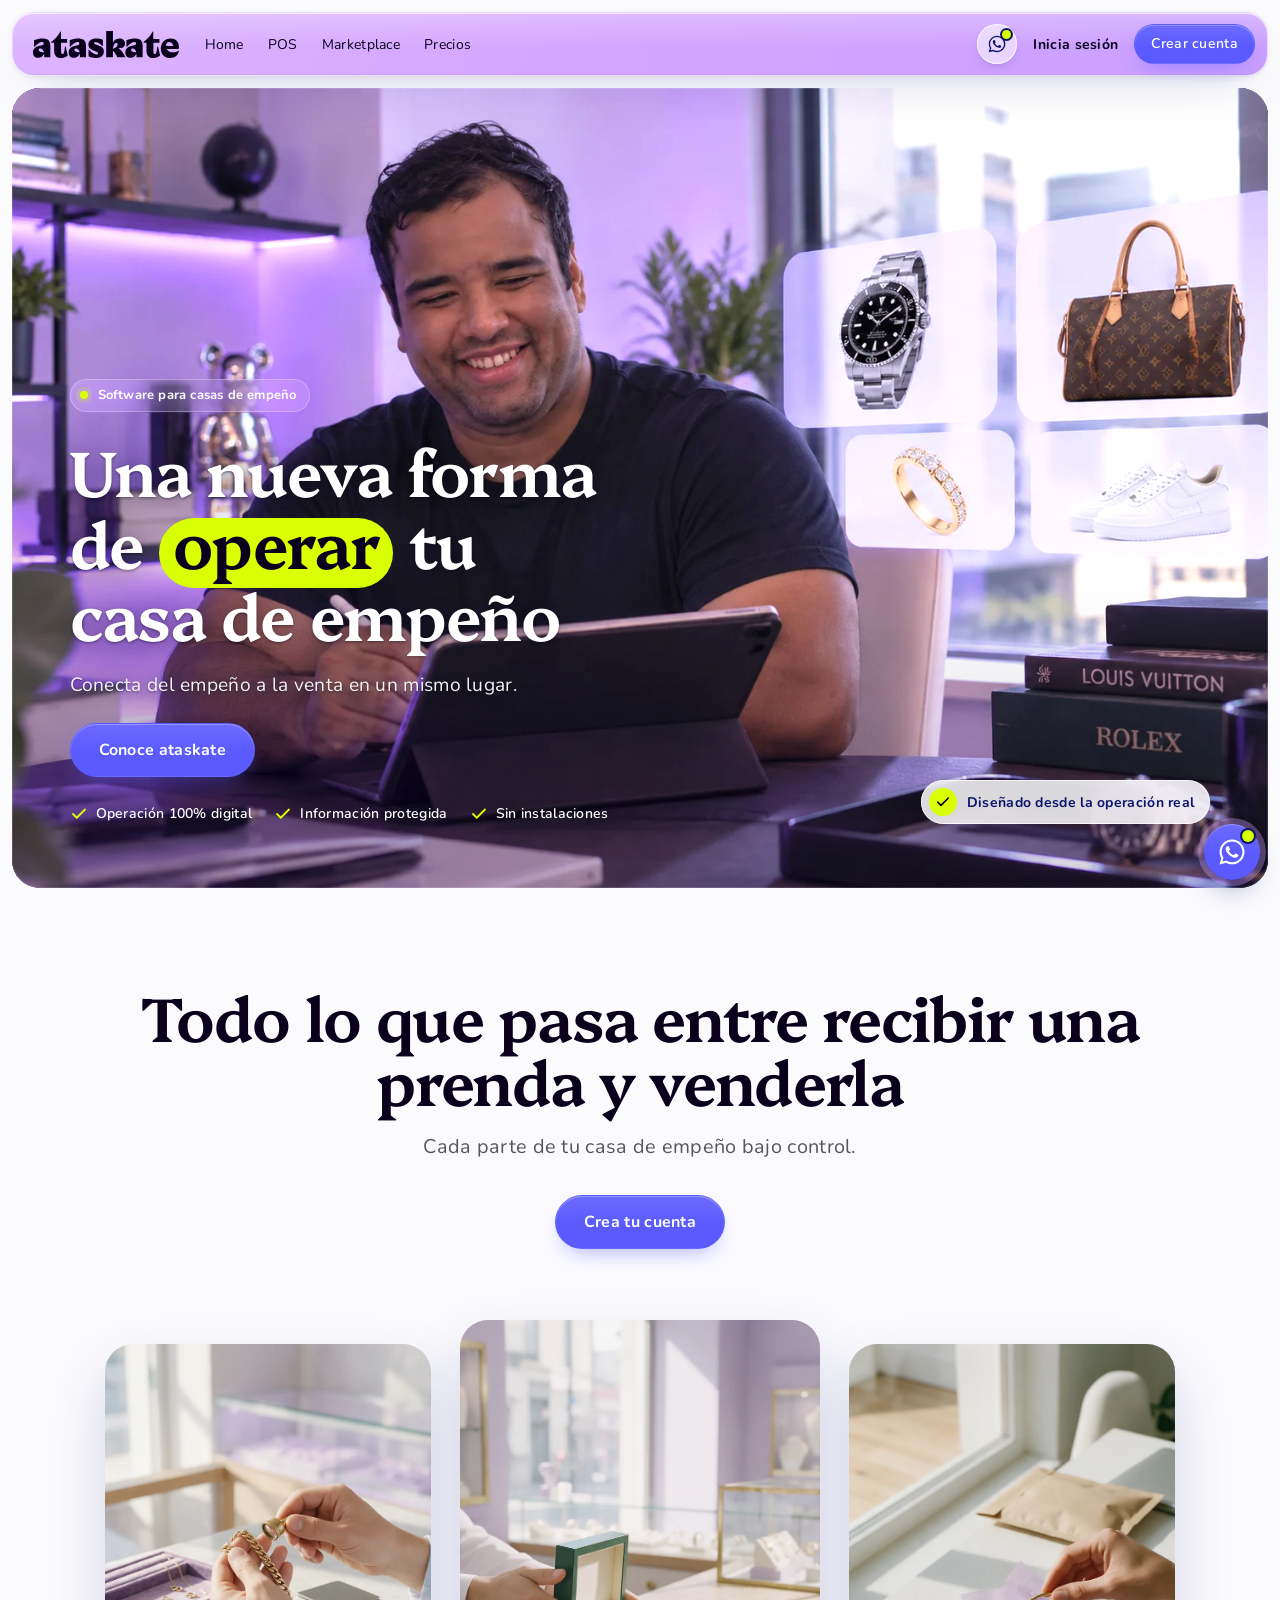
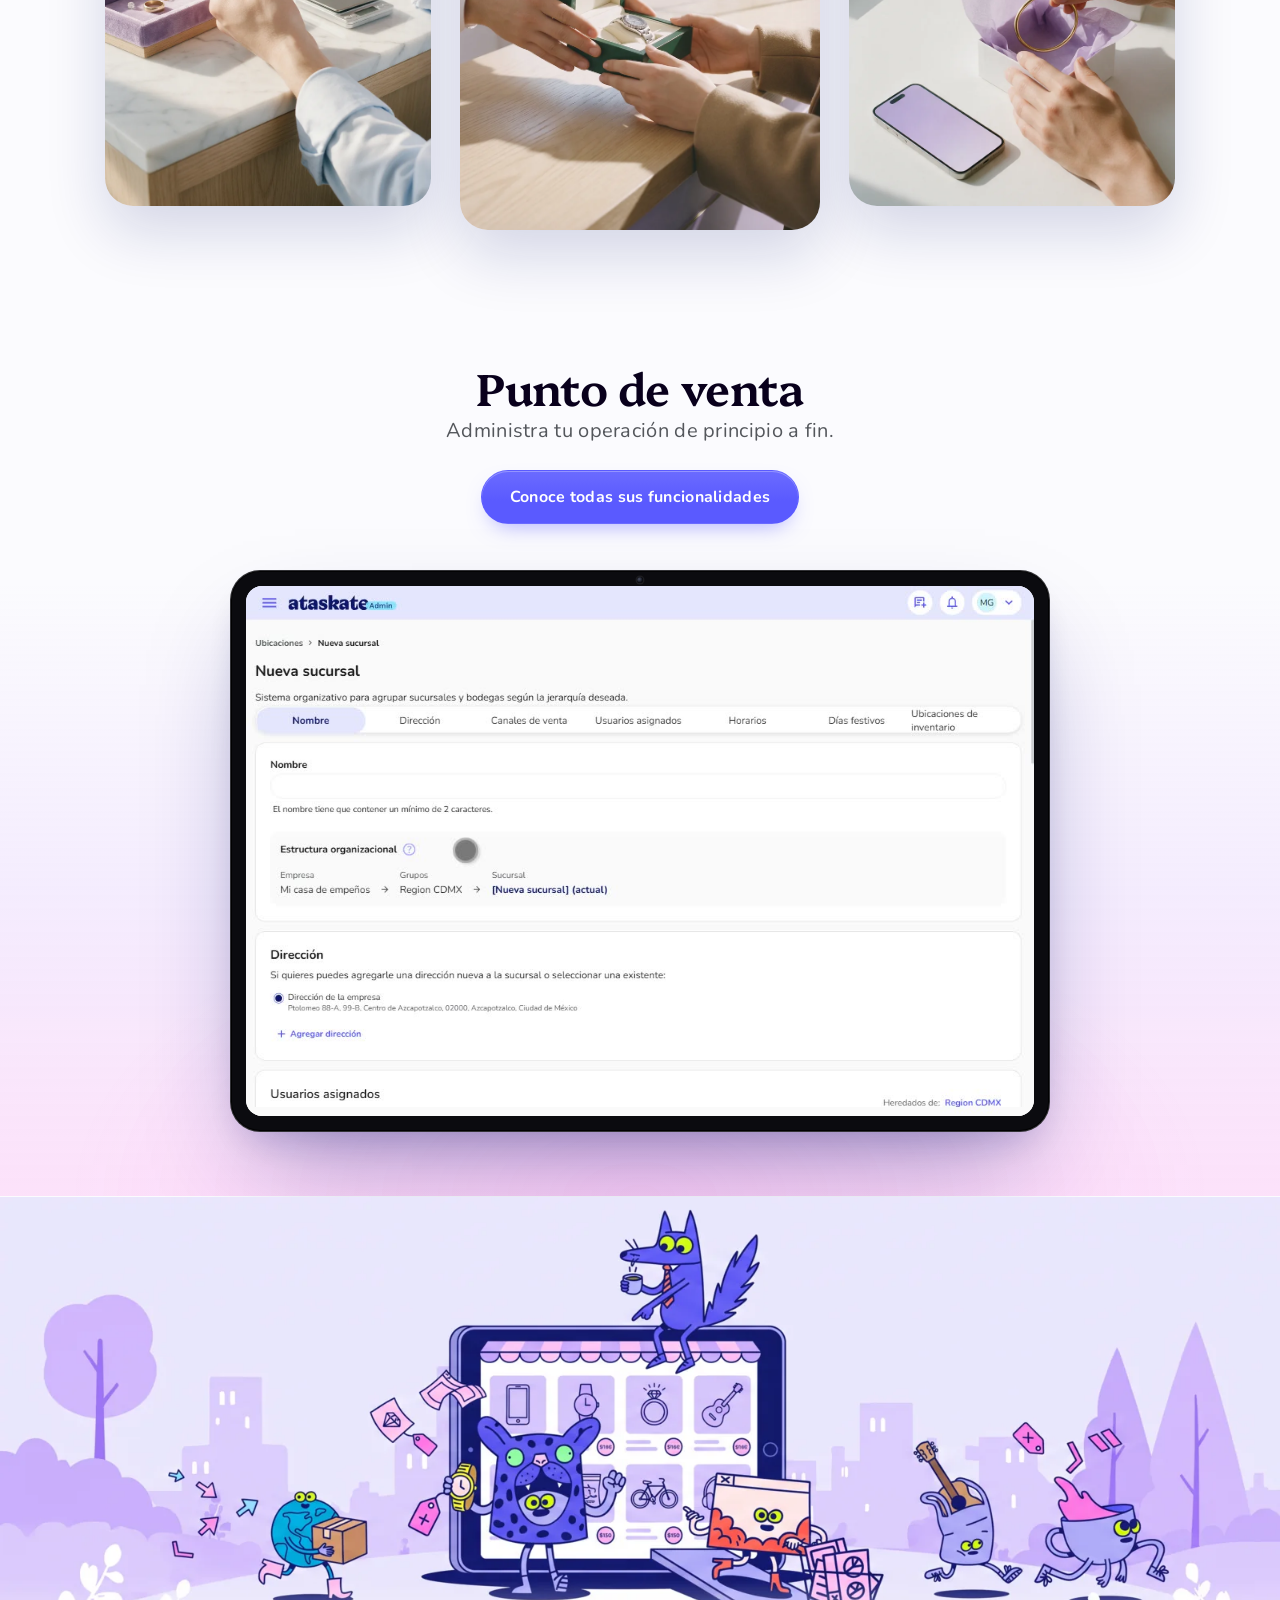
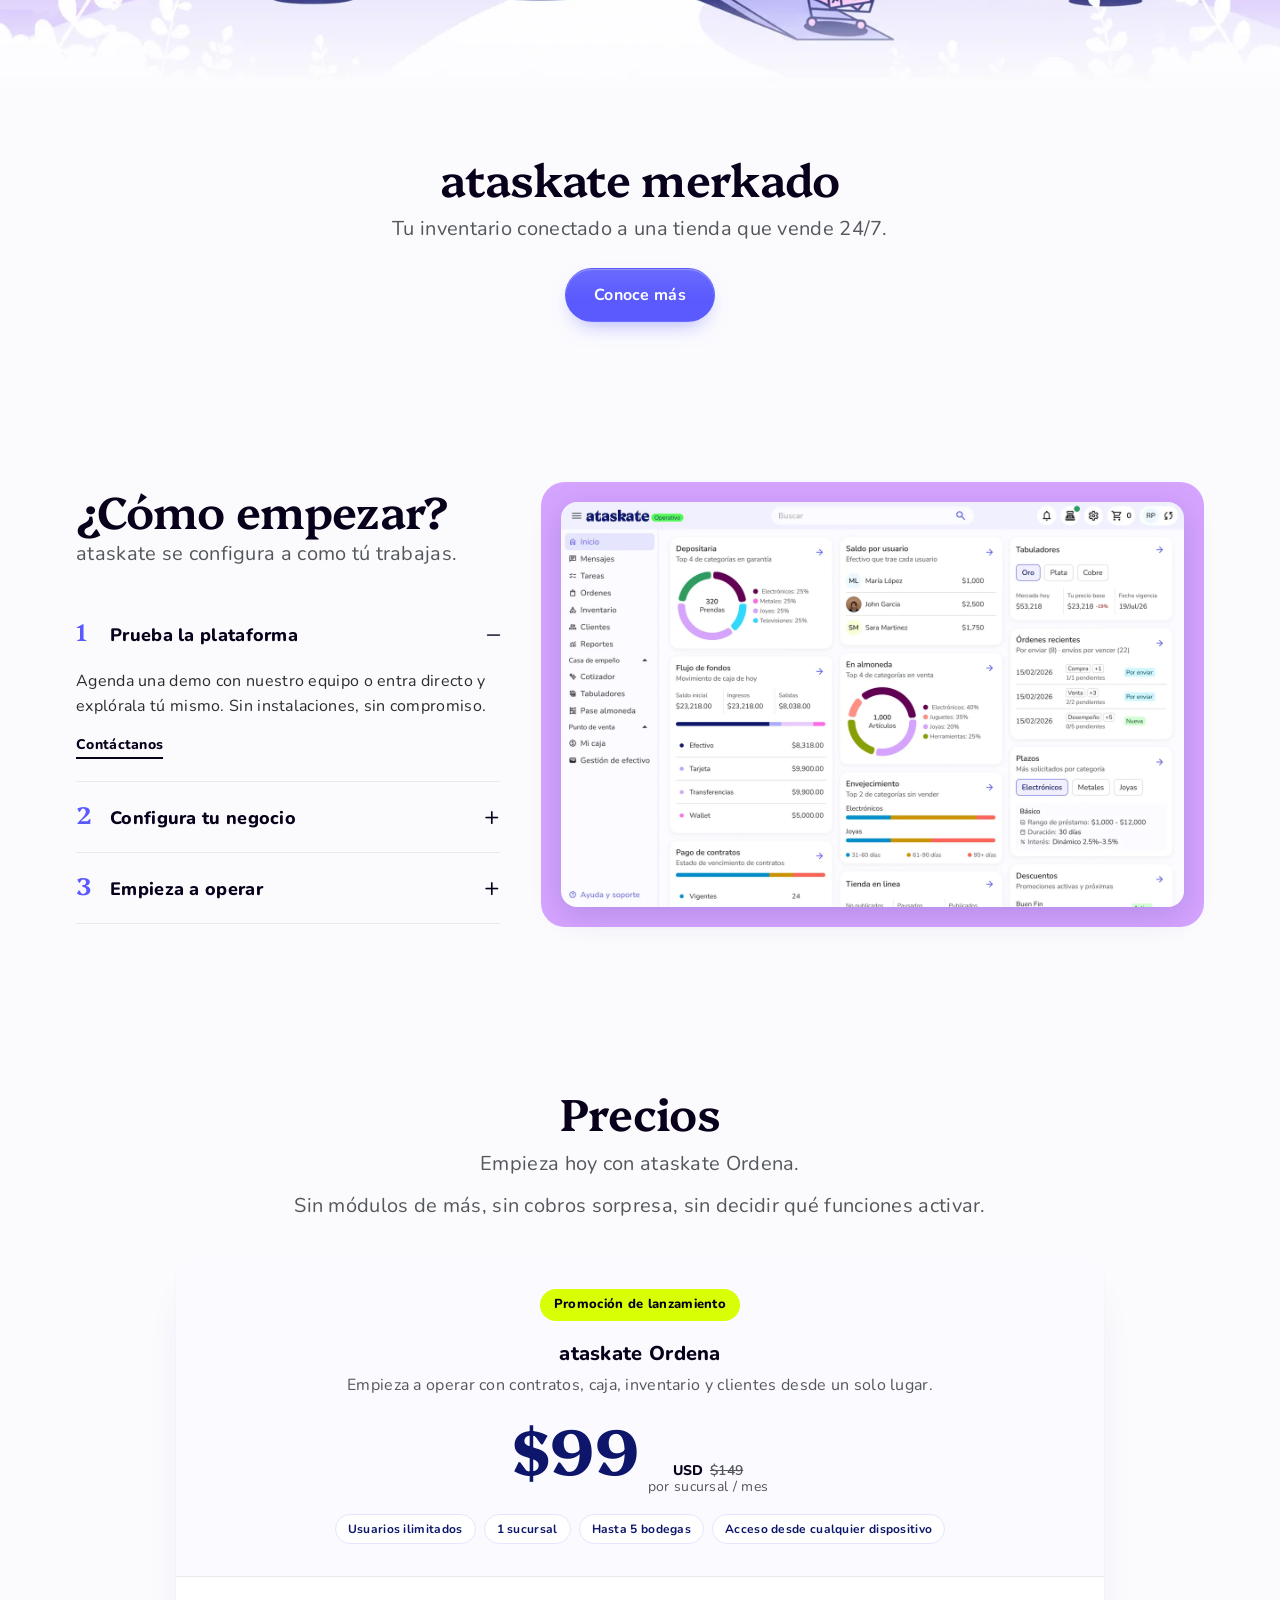
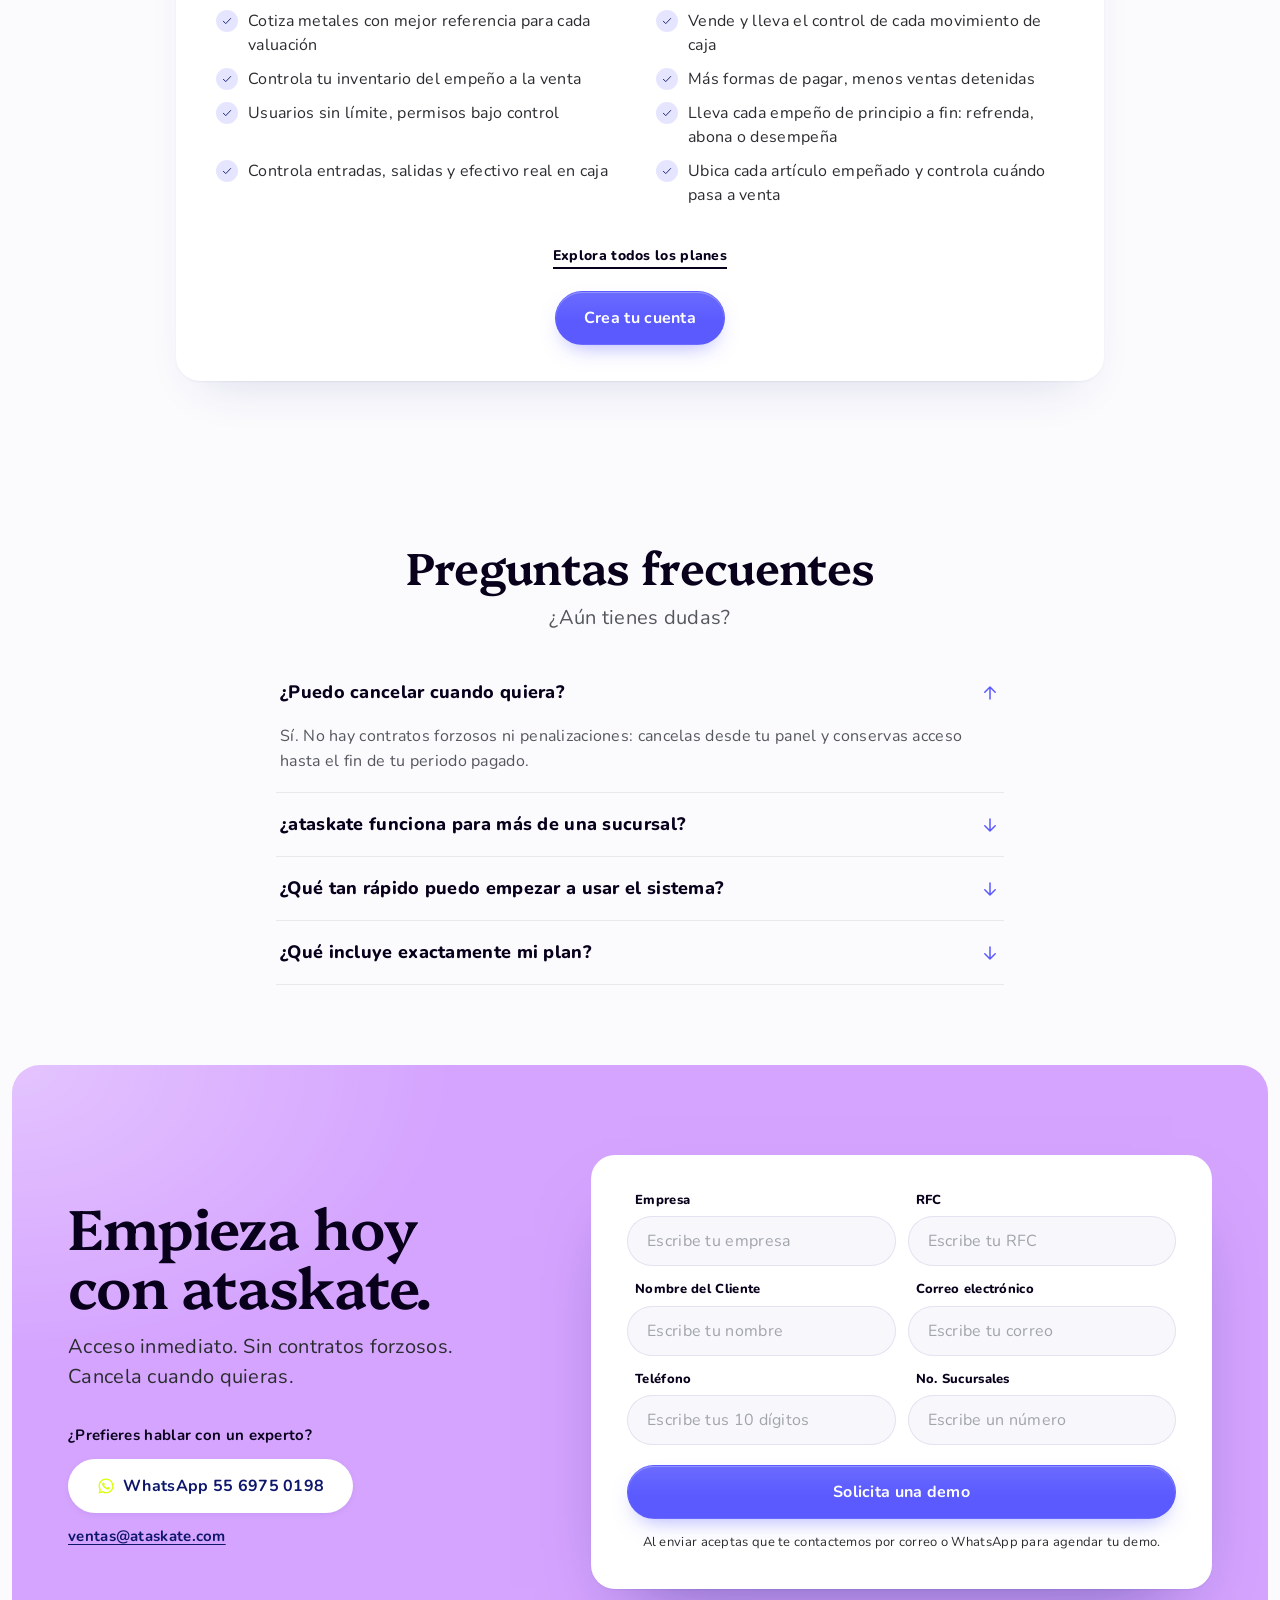
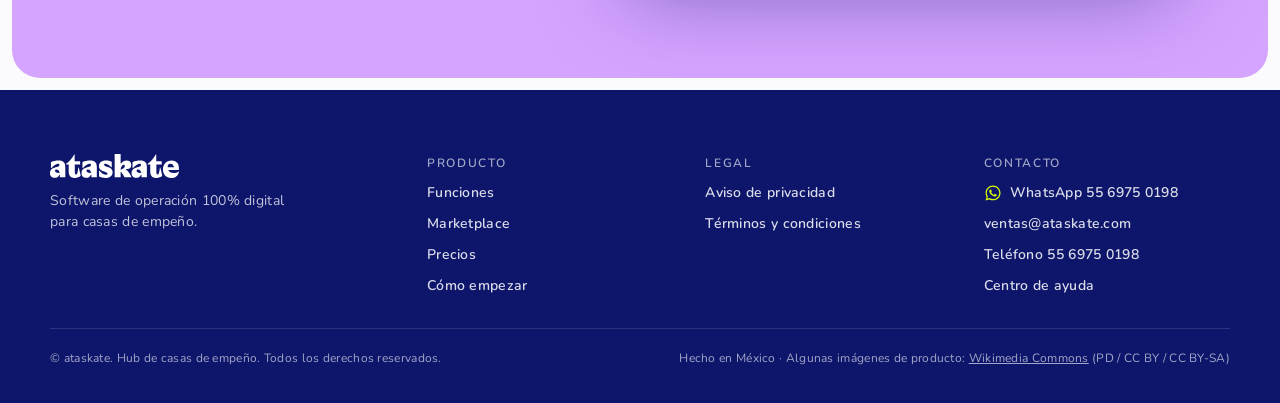
==== commit 68a8cb14: "Marketplace: hero con iPad y video del cotizador; home: foto del hero más clara" ====
--- a/index.html
+++ b/index.html
@@ -5,30 +5,21 @@
       t = l.createElement(r); t.async = 1; t.src = 'https://www.clarity.ms/tag/' + i;
       y = l.getElementsByTagName(r)[0]; y.parentNode.insertBefore(t, y);
     })(window, document, 'clarity', 'script', id);
-  })();</script><link rel="preload" as="image" href="/video/landing-pos-poster.jpg"><link rel="stylesheet" href="/_astro/landing.CzInHLzy.css">
-<link rel="stylesheet" href="/_astro/landing.BYxrGSKf.css">
-<style>.wa--foot[data-astro-cid-sbyz6brq]{display:inline-flex;align-items:center;gap:8px}.wa--foot[data-astro-cid-sbyz6brq] svg[data-astro-cid-sbyz6brq]{flex:none;color:#25d366}.wa--flotante[data-astro-cid-sbyz6brq]{position:fixed;right:max(20px,env(safe-area-inset-right));bottom:max(20px,env(safe-area-inset-bottom));z-index:40;display:inline-flex;align-items:center;justify-content:center;width:56px;height:56px;border-radius:50%;background:#1da851;color:#fff;box-shadow:0 10px 24px -8px #0d166b73,0 2px 6px #0d166b2e;transition:transform .15s,background-color .15s,opacity .2s,visibility 0s}.wa--flotante[data-astro-cid-sbyz6brq]:hover{background:#178f45;transform:translateY(-2px)}.wa--flotante[data-astro-cid-sbyz6brq]:active{transform:none}.wa--flotante[data-astro-cid-sbyz6brq]:focus-visible{border-radius:50%;outline:3px solid #0d166b;outline-offset:3px}.wa--flotante[data-astro-cid-sbyz6brq].is-oculto{opacity:0;visibility:hidden;pointer-events:none;transition:opacity .2s,visibility 0s .2s}@media (prefers-reduced-motion: reduce){.wa--flotante[data-astro-cid-sbyz6brq],.wa--flotante[data-astro-cid-sbyz6brq].is-oculto{transition:none}.wa--flotante[data-astro-cid-sbyz6brq]:hover{transform:none}}@media print{.wa--flotante[data-astro-cid-sbyz6brq]{display:none}}
+  })();</script><link rel="preload" as="image" href="/video/landing-pos-poster.jpg"><link rel="stylesheet" href="/_astro/landing.CXRJInER.css">
+<link rel="stylesheet" href="/_astro/landing.DR1D8Yzs.css">
+<style>.wa--foot[data-astro-cid-sbyz6brq]{display:inline-flex;align-items:center;gap:8px}.wa--foot[data-astro-cid-sbyz6brq] svg[data-astro-cid-sbyz6brq]{flex:none;color:var(--lemon-200, #d8ff03)}.wa--flotante[data-astro-cid-sbyz6brq]{position:fixed;right:max(20px,env(safe-area-inset-right));bottom:max(20px,env(safe-area-inset-bottom));z-index:40;display:inline-flex;align-items:center;justify-content:center;width:56px;height:56px;border-radius:50%;background:linear-gradient(180deg,#6b6bff 0%,var(--indigo, #5a5aff) 58%);color:#fff;box-shadow:inset 0 1px #ffffff4d,0 0 0 6px #d5a4ff59,0 14px 30px -10px #0d166b8c;transition:transform .15s,background-color .15s,opacity .2s,visibility 0s}.wa--flotante[data-astro-cid-sbyz6brq]:after{content:"";position:absolute;top:6px;right:6px;width:12px;height:12px;border-radius:50%;background:var(--lemon-200, #d8ff03);box-shadow:0 0 0 2px var(--navy, #0d166b)}.wa--flotante[data-astro-cid-sbyz6brq]:hover{background:linear-gradient(180deg,#5f5fff 0%,var(--indigo-press, #4747e0) 60%);transform:translateY(-2px)}.wa--flotante[data-astro-cid-sbyz6brq]:active{transform:none}.wa--flotante[data-astro-cid-sbyz6brq]:focus-visible{border-radius:50%;outline:3px solid #0d166b;outline-offset:3px}.wa--flotante[data-astro-cid-sbyz6brq].is-oculto{opacity:0;visibility:hidden;pointer-events:none;transition:opacity .2s,visibility 0s .2s}@media (prefers-reduced-motion: reduce){.wa--flotante[data-astro-cid-sbyz6brq],.wa--flotante[data-astro-cid-sbyz6brq].is-oculto{transition:none}.wa--flotante[data-astro-cid-sbyz6brq]:hover{transform:none}}@media print{.wa--flotante[data-astro-cid-sbyz6brq]{display:none}}
 </style>
-<link rel="stylesheet" href="/_astro/landing.CSBwMvqq.css"><script type="module" src="/_astro/hoisted.DIauK516.js"></script></head> <body> <a class="skip" href="#main">Saltar al contenido</a>     <header class="mast" data-astro-cid-bcnnqveb> <div class="mast__bar" data-astro-cid-bcnnqveb> <a class="mast__brand" href="#top" aria-label="ataskate — inicio" data-astro-cid-bcnnqveb> <img src="/brand/ataskate-ink.svg" alt="ataskate" width="335" height="62" data-astro-cid-bcnnqveb> </a> <nav class="mast__nav" id="mast-nav" aria-label="Principal" data-astro-cid-bcnnqveb> <a href="#top" data-astro-cid-bcnnqveb>Home</a><a href="/punto-de-venta/" data-astro-cid-bcnnqveb>POS</a><a href="/marketplace/" data-astro-cid-bcnnqveb>Marketplace</a><a href="/planes/" data-astro-cid-bcnnqveb>Precios</a> </nav> <a class="wa wa--mast mast__wa" data-wa="mast" href="https://wa.me/525569750198?text=Hola%2C%20quiero%20m%C3%A1s%20informaci%C3%B3n%20de%20ataskate." target="_blank" rel="noopener" aria-label="Escríbenos por WhatsApp (se abre en otra pestaña)" title="Escríbenos por WhatsApp" data-astro-cid-bcnnqveb data-astro-cid-sbyz6brq><svg viewBox="0 0 24 24" width="22" height="22" fill="currentColor" aria-hidden="true" data-astro-cid-sbyz6brq><path d="M2 22L3.41254 16.8642C2.5409 15.3608 2.08289 13.6567 2.08373 11.9092C2.08624 6.44583 6.55329 2 12.0419 2C14.7053 2.00083 17.2056 3.03333 19.0862 4.90667C20.9659 6.78 22.0008 9.27 22 11.9183C21.9975 17.3825 17.5304 21.8283 12.0419 21.8283C10.3756 21.8275 8.73365 21.4117 7.27924 20.6217L2 22ZM7.52374 18.8275C8.92707 19.6567 10.2668 20.1533 12.0385 20.1542C16.6002 20.1542 20.3162 16.4592 20.3187 11.9167C20.3204 7.365 16.622 3.675 12.0452 3.67333C7.4802 3.67333 3.76673 7.36833 3.76505 11.91C3.76421 13.7642 4.31014 15.1525 5.22699 16.605L4.39052 19.645L7.52374 18.8275ZM17.0582 14.2742C16.9962 14.1708 16.8304 14.1092 16.5809 13.985C16.3322 13.8608 15.1089 13.2617 14.8803 13.1792C14.6526 13.0967 14.4868 13.055 14.3202 13.3033C14.1544 13.5508 13.6771 14.1092 13.5323 14.2742C13.3874 14.4392 13.2417 14.46 12.993 14.3358C12.7444 14.2117 11.9422 13.9508 10.9919 13.1067C10.2525 12.45 9.75266 11.6392 9.6078 11.3908C9.46295 11.1433 9.59273 11.0092 9.71665 10.8858C9.82885 10.775 9.96533 10.5967 10.0901 10.4517C10.2165 10.3083 10.2576 10.205 10.3413 10.0392C10.4242 9.87417 10.3832 9.72917 10.3204 9.605C10.2576 9.48167 9.76019 8.2625 9.55338 7.76667C9.35075 7.28417 9.14561 7.34917 8.99322 7.34167L8.51595 7.33333C8.35016 7.33333 8.08055 7.395 7.8528 7.64333C7.62505 7.89167 6.982 8.49 6.982 9.70917C6.982 10.9283 7.87373 12.1058 7.99765 12.2708C8.12241 12.4358 9.75182 14.9375 12.2478 16.01C12.8415 16.265 13.3054 16.4175 13.6662 16.5317C14.2624 16.72 14.805 16.6933 15.2337 16.63C15.7118 16.5592 16.7057 16.0308 16.9133 15.4525C17.121 14.8733 17.121 14.3775 17.0582 14.2742Z" data-astro-cid-sbyz6brq></path></svg></a>   <a class="mast__login" href="#cta" data-astro-cid-bcnnqveb>Inicia sesión</a> <a class="btn btn--primary btn--sm mast__cta" href="#cta" data-astro-cid-bcnnqveb>Crear cuenta</a> <button class="mast__burger" type="button" data-menu aria-controls="mast-nav" aria-expanded="false" aria-label="Abrir menú" data-astro-cid-bcnnqveb> <span data-astro-cid-bcnnqveb></span><span data-astro-cid-bcnnqveb></span><span data-astro-cid-bcnnqveb></span> </button> </div> </header> <main id="main" data-astro-cid-bcnnqveb> <!-- ============================== HERO ============================== --> <!-- Cinematic hero: the counter footage runs full-bleed behind a left
-         scrim, Shopify-style, with the copy in white on top. --> <section class="hero" id="top" data-astro-cid-bcnnqveb> <div class="hero__bg" aria-hidden="true" data-astro-cid-bcnnqveb> <img class="hero__img" src="/img/hero-home.webp" alt="" width="1669" height="942" fetchpriority="high" decoding="async" data-astro-cid-bcnnqveb> </div> <div class="hero__scrim" aria-hidden="true" data-astro-cid-bcnnqveb></div> <div class="hero__copy" data-astro-cid-bcnnqveb> <h1 class="hero__title" data-astro-cid-bcnnqveb>
+<link rel="stylesheet" href="/_astro/landing.CUhPvaOv.css"><script type="module" src="/_astro/hoisted.Dxt5h6Gp.js"></script></head> <body> <a class="skip" href="#main">Saltar al contenido</a>     <header class="mast" data-astro-cid-bcnnqveb> <div class="mast__bar" data-astro-cid-bcnnqveb> <a class="mast__brand" href="#top" aria-label="ataskate — inicio" data-astro-cid-bcnnqveb> <img src="/brand/ataskate-ink.svg" alt="ataskate" width="335" height="62" data-astro-cid-bcnnqveb> </a> <nav class="mast__nav" id="mast-nav" aria-label="Principal" data-astro-cid-bcnnqveb> <a href="#top" data-astro-cid-bcnnqveb>Home</a><a href="/punto-de-venta/" data-astro-cid-bcnnqveb>POS</a><a href="/marketplace/" data-astro-cid-bcnnqveb>Marketplace</a><a href="/planes/" data-astro-cid-bcnnqveb>Precios</a> </nav> <a class="wa wa--mast mast__wa" data-wa="mast" href="https://wa.me/525569750198?text=Hola%2C%20quiero%20m%C3%A1s%20informaci%C3%B3n%20de%20ataskate." target="_blank" rel="noopener" aria-label="Escríbenos por WhatsApp (se abre en otra pestaña)" title="Escríbenos por WhatsApp" data-astro-cid-bcnnqveb data-astro-cid-sbyz6brq><svg viewBox="0 0 24 24" width="22" height="22" fill="currentColor" aria-hidden="true" data-astro-cid-sbyz6brq><path d="M2 22L3.41254 16.8642C2.5409 15.3608 2.08289 13.6567 2.08373 11.9092C2.08624 6.44583 6.55329 2 12.0419 2C14.7053 2.00083 17.2056 3.03333 19.0862 4.90667C20.9659 6.78 22.0008 9.27 22 11.9183C21.9975 17.3825 17.5304 21.8283 12.0419 21.8283C10.3756 21.8275 8.73365 21.4117 7.27924 20.6217L2 22ZM7.52374 18.8275C8.92707 19.6567 10.2668 20.1533 12.0385 20.1542C16.6002 20.1542 20.3162 16.4592 20.3187 11.9167C20.3204 7.365 16.622 3.675 12.0452 3.67333C7.4802 3.67333 3.76673 7.36833 3.76505 11.91C3.76421 13.7642 4.31014 15.1525 5.22699 16.605L4.39052 19.645L7.52374 18.8275ZM17.0582 14.2742C16.9962 14.1708 16.8304 14.1092 16.5809 13.985C16.3322 13.8608 15.1089 13.2617 14.8803 13.1792C14.6526 13.0967 14.4868 13.055 14.3202 13.3033C14.1544 13.5508 13.6771 14.1092 13.5323 14.2742C13.3874 14.4392 13.2417 14.46 12.993 14.3358C12.7444 14.2117 11.9422 13.9508 10.9919 13.1067C10.2525 12.45 9.75266 11.6392 9.6078 11.3908C9.46295 11.1433 9.59273 11.0092 9.71665 10.8858C9.82885 10.775 9.96533 10.5967 10.0901 10.4517C10.2165 10.3083 10.2576 10.205 10.3413 10.0392C10.4242 9.87417 10.3832 9.72917 10.3204 9.605C10.2576 9.48167 9.76019 8.2625 9.55338 7.76667C9.35075 7.28417 9.14561 7.34917 8.99322 7.34167L8.51595 7.33333C8.35016 7.33333 8.08055 7.395 7.8528 7.64333C7.62505 7.89167 6.982 8.49 6.982 9.70917C6.982 10.9283 7.87373 12.1058 7.99765 12.2708C8.12241 12.4358 9.75182 14.9375 12.2478 16.01C12.8415 16.265 13.3054 16.4175 13.6662 16.5317C14.2624 16.72 14.805 16.6933 15.2337 16.63C15.7118 16.5592 16.7057 16.0308 16.9133 15.4525C17.121 14.8733 17.121 14.3775 17.0582 14.2742Z" data-astro-cid-sbyz6brq></path></svg></a>   <a class="mast__login" href="#cta" data-astro-cid-bcnnqveb>Inicia sesión</a> <a class="btn btn--primary btn--sm mast__cta" href="#cta" data-astro-cid-bcnnqveb>Crear cuenta</a> <button class="mast__burger" type="button" data-menu aria-controls="mast-nav" aria-expanded="false" aria-label="Abrir menú" data-astro-cid-bcnnqveb> <span data-astro-cid-bcnnqveb></span><span data-astro-cid-bcnnqveb></span><span data-astro-cid-bcnnqveb></span> </button> </div> </header> <main id="main" data-astro-cid-bcnnqveb> <!-- ============================== HERO ============================== --> <!-- Cinematic hero: the counter footage runs full-bleed behind a left
+         scrim, Shopify-style, with the copy in white on top. --> <section class="hero" id="top" data-astro-cid-bcnnqveb> <div class="hero__bg" aria-hidden="true" data-astro-cid-bcnnqveb> <img class="hero__img" src="/img/hero-home.webp" alt="" width="1669" height="942" fetchpriority="high" decoding="async" data-astro-cid-bcnnqveb> </div> <div class="hero__scrim" aria-hidden="true" data-astro-cid-bcnnqveb></div> <div class="hero__inner" data-astro-cid-bcnnqveb> <div class="hero__copy" data-astro-cid-bcnnqveb> <p class="hero__eyebrow" data-astro-cid-bcnnqveb><span class="hero__dot" aria-hidden="true" data-astro-cid-bcnnqveb></span>Software para casas de empeño</p> <h1 class="hero__title" data-astro-cid-bcnnqveb>
 Una nueva forma de <em data-astro-cid-bcnnqveb>operar</em> tu casa de empeño
 </h1> <p class="hero__lede" data-astro-cid-bcnnqveb>
 Conecta del empeño a la venta en un mismo lugar.
-</p> <div class="hero__actions" data-astro-cid-bcnnqveb> <a class="btn btn--primary" href="#funciones" data-astro-cid-bcnnqveb>Conoce ataskate</a> </div> </div> <ul class="hero__chips" data-astro-cid-bcnnqveb> <li style="--t:14%;--l:auto;--r:5%;--d:-1.2s;--bg:var(--purple-100);--fg:var(--navy)" data-astro-cid-bcnnqveb> Diseñado desde la operación real </li><li style="--t:34%;--l:auto;--r:17%;--d:-3.6s;--bg:var(--lemon-200);--fg:var(--ink)" data-astro-cid-bcnnqveb> Operación 100% digital </li><li style="--t:61%;--l:auto;--r:7%;--d:-5.4s;--bg:var(--pink-100);--fg:var(--ink)" data-astro-cid-bcnnqveb> Información protegida </li><li style="--t:80%;--l:auto;--r:21%;--d:-2.5s;--bg:#FFFFFF;--fg:var(--navy)" data-astro-cid-bcnnqveb> Sin instalaciones </li> </ul> </section> <!-- ============================== FUNCIONES ============================== --> <!-- ============================== SUITE (bento bajo el hero) ============================== --> <section class="suite" id="funciones" data-astro-cid-bcnnqveb> <div class="intro" data-astro-cid-bcnnqveb> <div class="head head--center intro__head" data-astro-cid-bcnnqveb> <h2 class="h2 intro__title" data-astro-cid-bcnnqveb>Todo lo que pasa entre recibir una prenda y venderla</h2> <p class="lede intro__sub" data-astro-cid-bcnnqveb>Cada parte de tu casa de empeño bajo control.</p> <a class="btn btn--primary intro__cta" href="#cta" data-astro-cid-bcnnqveb>Crea tu cuenta</a> </div> <div class="intro__cards" data-astro-cid-bcnnqveb> <figure class="icard icard--0" data-astro-cid-bcnnqveb> <img src="/img/intro/caja.webp" alt="Avalúo de una cadena de oro en el mostrador" width="900" height="1200" loading="lazy" decoding="async" data-astro-cid-bcnnqveb> </figure><figure class="icard icard--1" data-astro-cid-bcnnqveb> <img src="/img/intro/prenda.webp" alt="Cliente recibiendo un reloj en la sucursal" width="900" height="1200" loading="lazy" decoding="async" data-astro-cid-bcnnqveb> </figure><figure class="icard icard--2" data-astro-cid-bcnnqveb> <img src="/img/intro/venta.webp" alt="Empaque de una pieza vendida en el Marketplace" width="900" height="1200" loading="lazy" decoding="async" data-astro-cid-bcnnqveb> </figure> </div> </div> <div class="pos-hero" data-poshero data-astro-cid-bcnnqveb> <div class="suite__kicker suite__kicker--center" data-astro-cid-bcnnqveb> <span class="eyebrow" data-astro-cid-bcnnqveb>Punto de venta</span> <p data-astro-cid-bcnnqveb>Administra tu operación de principio a fin.</p> <a class="btn btn--primary" href="/punto-de-venta/" data-astro-cid-bcnnqveb>Conoce todas sus funcionalidades</a> </div> <div class="pos-hero__stage" data-astro-cid-bcnnqveb> <figure class="branches__device pos-hero__device" data-astro-cid-bcnnqveb> <video src="/video/suc-crear.mp4" poster="/video/suc-crear-poster.jpg" width="1052" height="708" autoplay muted loop playsinline preload="metadata" aria-label="Recorrido del punto de venta de ataskate" data-astro-cid-bcnnqveb></video> </figure> </div> </div><div class="mkt-hero" id="marketplace" data-mkthero data-astro-cid-bcnnqveb> <figure class="mkt-hero__art" data-astro-cid-bcnnqveb> <img src="/img/mkt-hero.webp" alt="Ilustración del Marketplace de ataskate" width="2000" height="407" loading="lazy" decoding="async" data-astro-cid-bcnnqveb> </figure> <div class="suite__kicker suite__kicker--center" data-astro-cid-bcnnqveb> <span class="eyebrow" data-astro-cid-bcnnqveb>ataskate merkado</span> <p data-astro-cid-bcnnqveb>Tu inventario conectado a una tienda que vende 24/7.</p> <a class="btn btn--primary" href="/marketplace/" data-astro-cid-bcnnqveb>Conoce más</a> </div> </div> </section> <!-- ============================== ALCANCE (product wall) ============================== --> <!-- Editorial two-column band: copy owns the left with generous air, the
-         drifting product tiles live in their own zone on the right — they
-         never run behind the text. --> <section class="wall" data-astro-cid-bcnnqveb> <div class="wall__copy" data-astro-cid-bcnnqveb> <h2 class="wall__title" data-astro-cid-bcnnqveb>Tu inventario llega a los compradores</h2> <p class="lede" data-astro-cid-bcnnqveb>Tu inventario se mueve porque se sincroniza con tu Marketplace tanto como con tu POS en tienda.</p> <a class="link-underline" href="#marketplace" data-astro-cid-bcnnqveb>Ver el Marketplace</a> </div> <!-- Decorative: rows of product tiles drifting sideways. Each row is
-           rendered twice and slid by exactly one copy for a seamless loop. --> <div class="wall__rails" aria-hidden="true" data-astro-cid-bcnnqveb> <div class="wall__rail" data-astro-cid-bcnnqveb> <div class="wall__track" style="--dur:38s;--dir:normal" data-astro-cid-bcnnqveb> <span class="wall__tile" data-astro-cid-bcnnqveb> <img src="/img/productos/lg/iphone-titanio.webp" alt="" width="128" height="128" loading="lazy" decoding="async" data-astro-cid-bcnnqveb> </span><span class="wall__tile" data-astro-cid-bcnnqveb> <img src="/img/productos/lg/camara.webp" alt="" width="128" height="128" loading="lazy" decoding="async" data-astro-cid-bcnnqveb> </span><span class="wall__tile" data-astro-cid-bcnnqveb> <img src="/img/productos/lg/cadena-oro.webp" alt="" width="128" height="128" loading="lazy" decoding="async" data-astro-cid-bcnnqveb> </span><span class="wall__tile" data-astro-cid-bcnnqveb> <img src="/img/productos/lg/laptop-plata.webp" alt="" width="128" height="128" loading="lazy" decoding="async" data-astro-cid-bcnnqveb> </span><span class="wall__tile" data-astro-cid-bcnnqveb> <img src="/img/productos/lg/switch.webp" alt="" width="128" height="128" loading="lazy" decoding="async" data-astro-cid-bcnnqveb> </span><span class="wall__tile" data-astro-cid-bcnnqveb> <img src="/img/productos/lg/reloj-tissot.webp" alt="" width="128" height="128" loading="lazy" decoding="async" data-astro-cid-bcnnqveb> </span><span class="wall__tile" data-astro-cid-bcnnqveb> <img src="/img/productos/lg/bocina-jbl.webp" alt="" width="128" height="128" loading="lazy" decoding="async" data-astro-cid-bcnnqveb> </span><span class="wall__tile" data-astro-cid-bcnnqveb> <img src="/img/productos/lg/iphone-titanio.webp" alt="" width="128" height="128" loading="lazy" decoding="async" data-astro-cid-bcnnqveb> </span><span class="wall__tile" data-astro-cid-bcnnqveb> <img src="/img/productos/lg/camara.webp" alt="" width="128" height="128" loading="lazy" decoding="async" data-astro-cid-bcnnqveb> </span><span class="wall__tile" data-astro-cid-bcnnqveb> <img src="/img/productos/lg/cadena-oro.webp" alt="" width="128" height="128" loading="lazy" decoding="async" data-astro-cid-bcnnqveb> </span><span class="wall__tile" data-astro-cid-bcnnqveb> <img src="/img/productos/lg/laptop-plata.webp" alt="" width="128" height="128" loading="lazy" decoding="async" data-astro-cid-bcnnqveb> </span><span class="wall__tile" data-astro-cid-bcnnqveb> <img src="/img/productos/lg/switch.webp" alt="" width="128" height="128" loading="lazy" decoding="async" data-astro-cid-bcnnqveb> </span><span class="wall__tile" data-astro-cid-bcnnqveb> <img src="/img/productos/lg/reloj-tissot.webp" alt="" width="128" height="128" loading="lazy" decoding="async" data-astro-cid-bcnnqveb> </span><span class="wall__tile" data-astro-cid-bcnnqveb> <img src="/img/productos/lg/bocina-jbl.webp" alt="" width="128" height="128" loading="lazy" decoding="async" data-astro-cid-bcnnqveb> </span><span class="wall__tile" data-astro-cid-bcnnqveb> <img src="/img/productos/lg/iphone-titanio.webp" alt="" width="128" height="128" loading="lazy" decoding="async" data-astro-cid-bcnnqveb> </span><span class="wall__tile" data-astro-cid-bcnnqveb> <img src="/img/productos/lg/camara.webp" alt="" width="128" height="128" loading="lazy" decoding="async" data-astro-cid-bcnnqveb> </span><span class="wall__tile" data-astro-cid-bcnnqveb> <img src="/img/productos/lg/cadena-oro.webp" alt="" width="128" height="128" loading="lazy" decoding="async" data-astro-cid-bcnnqveb> </span><span class="wall__tile" data-astro-cid-bcnnqveb> <img src="/img/productos/lg/laptop-plata.webp" alt="" width="128" height="128" loading="lazy" decoding="async" data-astro-cid-bcnnqveb> </span><span class="wall__tile" data-astro-cid-bcnnqveb> <img src="/img/productos/lg/switch.webp" alt="" width="128" height="128" loading="lazy" decoding="async" data-astro-cid-bcnnqveb> </span><span class="wall__tile" data-astro-cid-bcnnqveb> <img src="/img/productos/lg/reloj-tissot.webp" alt="" width="128" height="128" loading="lazy" decoding="async" data-astro-cid-bcnnqveb> </span><span class="wall__tile" data-astro-cid-bcnnqveb> <img src="/img/productos/lg/bocina-jbl.webp" alt="" width="128" height="128" loading="lazy" decoding="async" data-astro-cid-bcnnqveb> </span><span class="wall__tile" data-astro-cid-bcnnqveb> <img src="/img/productos/lg/iphone-titanio.webp" alt="" width="128" height="128" loading="lazy" decoding="async" data-astro-cid-bcnnqveb> </span><span class="wall__tile" data-astro-cid-bcnnqveb> <img src="/img/productos/lg/camara.webp" alt="" width="128" height="128" loading="lazy" decoding="async" data-astro-cid-bcnnqveb> </span><span class="wall__tile" data-astro-cid-bcnnqveb> <img src="/img/productos/lg/cadena-oro.webp" alt="" width="128" height="128" loading="lazy" decoding="async" data-astro-cid-bcnnqveb> </span><span class="wall__tile" data-astro-cid-bcnnqveb> <img src="/img/productos/lg/iphone-titanio.webp" alt="" width="128" height="128" loading="lazy" decoding="async" data-astro-cid-bcnnqveb> </span><span class="wall__tile" data-astro-cid-bcnnqveb> <img src="/img/productos/lg/camara.webp" alt="" width="128" height="128" loading="lazy" decoding="async" data-astro-cid-bcnnqveb> </span><span class="wall__tile" data-astro-cid-bcnnqveb> <img src="/img/productos/lg/cadena-oro.webp" alt="" width="128" height="128" loading="lazy" decoding="async" data-astro-cid-bcnnqveb> </span><span class="wall__tile" data-astro-cid-bcnnqveb> <img src="/img/productos/lg/laptop-plata.webp" alt="" width="128" height="128" loading="lazy" decoding="async" data-astro-cid-bcnnqveb> </span><span class="wall__tile" data-astro-cid-bcnnqveb> <img src="/img/productos/lg/switch.webp" alt="" width="128" height="128" loading="lazy" decoding="async" data-astro-cid-bcnnqveb> </span><span class="wall__tile" data-astro-cid-bcnnqveb> <img src="/img/productos/lg/reloj-tissot.webp" alt="" width="128" height="128" loading="lazy" decoding="async" data-astro-cid-bcnnqveb> </span><span class="wall__tile" data-astro-cid-bcnnqveb> <img src="/img/productos/lg/bocina-jbl.webp" alt="" width="128" height="128" loading="lazy" decoding="async" data-astro-cid-bcnnqveb> </span><span class="wall__tile" data-astro-cid-bcnnqveb> <img src="/img/productos/lg/iphone-titanio.webp" alt="" width="128" height="128" loading="lazy" decoding="async" data-astro-cid-bcnnqveb> </span><span class="wall__tile" data-astro-cid-bcnnqveb> <img src="/img/productos/lg/camara.webp" alt="" width="128" height="128" loading="lazy" decoding="async" data-astro-cid-bcnnqveb> </span><span class="wall__tile" data-astro-cid-bcnnqveb> <img src="/img/productos/lg/cadena-oro.webp" alt="" width="128" height="128" loading="lazy" decoding="async" data-astro-cid-bcnnqveb> </span><span class="wall__tile" data-astro-cid-bcnnqveb> <img src="/img/productos/lg/laptop-plata.webp" alt="" width="128" height="128" loading="lazy" decoding="async" data-astro-cid-bcnnqveb> </span><span class="wall__tile" data-astro-cid-bcnnqveb> <img src="/img/productos/lg/switch.webp" alt="" width="128" height="128" loading="lazy" decoding="async" data-astro-cid-bcnnqveb> </span><span class="wall__tile" data-astro-cid-bcnnqveb> <img src="/img/productos/lg/reloj-tissot.webp" alt="" width="128" height="128" loading="lazy" decoding="async" data-astro-cid-bcnnqveb> </span><span class="wall__tile" data-astro-cid-bcnnqveb> <img src="/img/productos/lg/bocina-jbl.webp" alt="" width="128" height="128" loading="lazy" decoding="async" data-astro-cid-bcnnqveb> </span><span class="wall__tile" data-astro-cid-bcnnqveb> <img src="/img/productos/lg/iphone-titanio.webp" alt="" width="128" height="128" loading="lazy" decoding="async" data-astro-cid-bcnnqveb> </span><span class="wall__tile" data-astro-cid-bcnnqveb> <img src="/img/productos/lg/camara.webp" alt="" width="128" height="128" loading="lazy" decoding="async" data-astro-cid-bcnnqveb> </span><span class="wall__tile" data-astro-cid-bcnnqveb> <img src="/img/productos/lg/cadena-oro.webp" alt="" width="128" height="128" loading="lazy" decoding="async" data-astro-cid-bcnnqveb> </span><span class="wall__tile" data-astro-cid-bcnnqveb> <img src="/img/productos/lg/laptop-plata.webp" alt="" width="128" height="128" loading="lazy" decoding="async" data-astro-cid-bcnnqveb> </span><span class="wall__tile" data-astro-cid-bcnnqveb> <img src="/img/productos/lg/switch.webp" alt="" width="128" height="128" loading="lazy" decoding="async" data-astro-cid-bcnnqveb> </span><span class="wall__tile" data-astro-cid-bcnnqveb> <img src="/img/productos/lg/reloj-tissot.webp" alt="" width="128" height="128" loading="lazy" decoding="async" data-astro-cid-bcnnqveb> </span><span class="wall__tile" data-astro-cid-bcnnqveb> <img src="/img/productos/lg/bocina-jbl.webp" alt="" width="128" height="128" loading="lazy" decoding="async" data-astro-cid-bcnnqveb> </span><span class="wall__tile" data-astro-cid-bcnnqveb> <img src="/img/productos/lg/iphone-titanio.webp" alt="" width="128" height="128" loading="lazy" decoding="async" data-astro-cid-bcnnqveb> </span><span class="wall__tile" data-astro-cid-bcnnqveb> <img src="/img/productos/lg/camara.webp" alt="" width="128" height="128" loading="lazy" decoding="async" data-astro-cid-bcnnqveb> </span><span class="wall__tile" data-astro-cid-bcnnqveb> <img src="/img/productos/lg/cadena-oro.webp" alt="" width="128" height="128" loading="lazy" decoding="async" data-astro-cid-bcnnqveb> </span> </div> </div><div class="wall__rail" data-astro-cid-bcnnqveb> <div class="wall__track" style="--dur:47s;--dir:reverse" data-astro-cid-bcnnqveb> <span class="wall__tile" data-astro-cid-bcnnqveb> <img src="/img/productos/lg/moneda-oro.webp" alt="" width="128" height="128" loading="lazy" decoding="async" data-astro-cid-bcnnqveb> </span><span class="wall__tile" data-astro-cid-bcnnqveb> <img src="/img/productos/lg/macbook.webp" alt="" width="128" height="128" loading="lazy" decoding="async" data-astro-cid-bcnnqveb> </span><span class="wall__tile" data-astro-cid-bcnnqveb> <img src="/img/productos/lg/iphone-desierto.webp" alt="" width="128" height="128" loading="lazy" decoding="async" data-astro-cid-bcnnqveb> </span><span class="wall__tile" data-astro-cid-bcnnqveb> <img src="/img/productos/lg/smartwatch.webp" alt="" width="128" height="128" loading="lazy" decoding="async" data-astro-cid-bcnnqveb> </span><span class="wall__tile" data-astro-cid-bcnnqveb> <img src="/img/productos/lg/anillos.webp" alt="" width="128" height="128" loading="lazy" decoding="async" data-astro-cid-bcnnqveb> </span><span class="wall__tile" data-astro-cid-bcnnqveb> <img src="/img/productos/lg/consola.webp" alt="" width="128" height="128" loading="lazy" decoding="async" data-astro-cid-bcnnqveb> </span><span class="wall__tile" data-astro-cid-bcnnqveb> <img src="/img/productos/lg/guitarra.webp" alt="" width="128" height="128" loading="lazy" decoding="async" data-astro-cid-bcnnqveb> </span><span class="wall__tile" data-astro-cid-bcnnqveb> <img src="/img/productos/lg/moneda-oro.webp" alt="" width="128" height="128" loading="lazy" decoding="async" data-astro-cid-bcnnqveb> </span><span class="wall__tile" data-astro-cid-bcnnqveb> <img src="/img/productos/lg/macbook.webp" alt="" width="128" height="128" loading="lazy" decoding="async" data-astro-cid-bcnnqveb> </span><span class="wall__tile" data-astro-cid-bcnnqveb> <img src="/img/productos/lg/iphone-desierto.webp" alt="" width="128" height="128" loading="lazy" decoding="async" data-astro-cid-bcnnqveb> </span><span class="wall__tile" data-astro-cid-bcnnqveb> <img src="/img/productos/lg/smartwatch.webp" alt="" width="128" height="128" loading="lazy" decoding="async" data-astro-cid-bcnnqveb> </span><span class="wall__tile" data-astro-cid-bcnnqveb> <img src="/img/productos/lg/anillos.webp" alt="" width="128" height="128" loading="lazy" decoding="async" data-astro-cid-bcnnqveb> </span><span class="wall__tile" data-astro-cid-bcnnqveb> <img src="/img/productos/lg/consola.webp" alt="" width="128" height="128" loading="lazy" decoding="async" data-astro-cid-bcnnqveb> </span><span class="wall__tile" data-astro-cid-bcnnqveb> <img src="/img/productos/lg/guitarra.webp" alt="" width="128" height="128" loading="lazy" decoding="async" data-astro-cid-bcnnqveb> </span><span class="wall__tile" data-astro-cid-bcnnqveb> <img src="/img/productos/lg/moneda-oro.webp" alt="" width="128" height="128" loading="lazy" decoding="async" data-astro-cid-bcnnqveb> </span><span class="wall__tile" data-astro-cid-bcnnqveb> <img src="/img/productos/lg/macbook.webp" alt="" width="128" height="128" loading="lazy" decoding="async" data-astro-cid-bcnnqveb> </span><span class="wall__tile" data-astro-cid-bcnnqveb> <img src="/img/productos/lg/iphone-desierto.webp" alt="" width="128" height="128" loading="lazy" decoding="async" data-astro-cid-bcnnqveb> </span><span class="wall__tile" data-astro-cid-bcnnqveb> <img src="/img/productos/lg/smartwatch.webp" alt="" width="128" height="128" loading="lazy" decoding="async" data-astro-cid-bcnnqveb> </span><span class="wall__tile" data-astro-cid-bcnnqveb> <img src="/img/productos/lg/anillos.webp" alt="" width="128" height="128" loading="lazy" decoding="async" data-astro-cid-bcnnqveb> </span><span class="wall__tile" data-astro-cid-bcnnqveb> <img src="/img/productos/lg/consola.webp" alt="" width="128" height="128" loading="lazy" decoding="async" data-astro-cid-bcnnqveb> </span><span class="wall__tile" data-astro-cid-bcnnqveb> <img src="/img/productos/lg/guitarra.webp" alt="" width="128" height="128" loading="lazy" decoding="async" data-astro-cid-bcnnqveb> </span><span class="wall__tile" data-astro-cid-bcnnqveb> <img src="/img/productos/lg/moneda-oro.webp" alt="" width="128" height="128" loading="lazy" decoding="async" data-astro-cid-bcnnqveb> </span><span class="wall__tile" data-astro-cid-bcnnqveb> <img src="/img/productos/lg/macbook.webp" alt="" width="128" height="128" loading="lazy" decoding="async" data-astro-cid-bcnnqveb> </span><span class="wall__tile" data-astro-cid-bcnnqveb> <img src="/img/productos/lg/iphone-desierto.webp" alt="" width="128" height="128" loading="lazy" decoding="async" data-astro-cid-bcnnqveb> </span><span class="wall__tile" data-astro-cid-bcnnqveb> <img src="/img/productos/lg/moneda-oro.webp" alt="" width="128" height="128" loading="lazy" decoding="async" data-astro-cid-bcnnqveb> </span><span class="wall__tile" data-astro-cid-bcnnqveb> <img src="/img/productos/lg/macbook.webp" alt="" width="128" height="128" loading="lazy" decoding="async" data-astro-cid-bcnnqveb> </span><span class="wall__tile" data-astro-cid-bcnnqveb> <img src="/img/productos/lg/iphone-desierto.webp" alt="" width="128" height="128" loading="lazy" decoding="async" data-astro-cid-bcnnqveb> </span><span class="wall__tile" data-astro-cid-bcnnqveb> <img src="/img/productos/lg/smartwatch.webp" alt="" width="128" height="128" loading="lazy" decoding="async" data-astro-cid-bcnnqveb> </span><span class="wall__tile" data-astro-cid-bcnnqveb> <img src="/img/productos/lg/anillos.webp" alt="" width="128" height="128" loading="lazy" decoding="async" data-astro-cid-bcnnqveb> </span><span class="wall__tile" data-astro-cid-bcnnqveb> <img src="/img/productos/lg/consola.webp" alt="" width="128" height="128" loading="lazy" decoding="async" data-astro-cid-bcnnqveb> </span><span class="wall__tile" data-astro-cid-bcnnqveb> <img src="/img/productos/lg/guitarra.webp" alt="" width="128" height="128" loading="lazy" decoding="async" data-astro-cid-bcnnqveb> </span><span class="wall__tile" data-astro-cid-bcnnqveb> <img src="/img/productos/lg/moneda-oro.webp" alt="" width="128" height="128" loading="lazy" decoding="async" data-astro-cid-bcnnqveb> </span><span class="wall__tile" data-astro-cid-bcnnqveb> <img src="/img/productos/lg/macbook.webp" alt="" width="128" height="128" loading="lazy" decoding="async" data-astro-cid-bcnnqveb> </span><span class="wall__tile" data-astro-cid-bcnnqveb> <img src="/img/productos/lg/iphone-desierto.webp" alt="" width="128" height="128" loading="lazy" decoding="async" data-astro-cid-bcnnqveb> </span><span class="wall__tile" data-astro-cid-bcnnqveb> <img src="/img/productos/lg/smartwatch.webp" alt="" width="128" height="128" loading="lazy" decoding="async" data-astro-cid-bcnnqveb> </span><span class="wall__tile" data-astro-cid-bcnnqveb> <img src="/img/productos/lg/anillos.webp" alt="" width="128" height="128" loading="lazy" decoding="async" data-astro-cid-bcnnqveb> </span><span class="wall__tile" data-astro-cid-bcnnqveb> <img src="/img/productos/lg/consola.webp" alt="" width="128" height="128" loading="lazy" decoding="async" data-astro-cid-bcnnqveb> </span><span class="wall__tile" data-astro-cid-bcnnqveb> <img src="/img/productos/lg/guitarra.webp" alt="" width="128" height="128" loading="lazy" decoding="async" data-astro-cid-bcnnqveb> </span><span class="wall__tile" data-astro-cid-bcnnqveb> <img src="/img/productos/lg/moneda-oro.webp" alt="" width="128" height="128" loading="lazy" decoding="async" data-astro-cid-bcnnqveb> </span><span class="wall__tile" data-astro-cid-bcnnqveb> <img src="/img/productos/lg/macbook.webp" alt="" width="128" height="128" loading="lazy" decoding="async" data-astro-cid-bcnnqveb> </span><span class="wall__tile" data-astro-cid-bcnnqveb> <img src="/img/productos/lg/iphone-desierto.webp" alt="" width="128" height="128" loading="lazy" decoding="async" data-astro-cid-bcnnqveb> </span><span class="wall__tile" data-astro-cid-bcnnqveb> <img src="/img/productos/lg/smartwatch.webp" alt="" width="128" height="128" loading="lazy" decoding="async" data-astro-cid-bcnnqveb> </span><span class="wall__tile" data-astro-cid-bcnnqveb> <img src="/img/productos/lg/anillos.webp" alt="" width="128" height="128" loading="lazy" decoding="async" data-astro-cid-bcnnqveb> </span><span class="wall__tile" data-astro-cid-bcnnqveb> <img src="/img/productos/lg/consola.webp" alt="" width="128" height="128" loading="lazy" decoding="async" data-astro-cid-bcnnqveb> </span><span class="wall__tile" data-astro-cid-bcnnqveb> <img src="/img/productos/lg/guitarra.webp" alt="" width="128" height="128" loading="lazy" decoding="async" data-astro-cid-bcnnqveb> </span><span class="wall__tile" data-astro-cid-bcnnqveb> <img src="/img/productos/lg/moneda-oro.webp" alt="" width="128" height="128" loading="lazy" decoding="async" data-astro-cid-bcnnqveb> </span><span class="wall__tile" data-astro-cid-bcnnqveb> <img src="/img/productos/lg/macbook.webp" alt="" width="128" height="128" loading="lazy" decoding="async" data-astro-cid-bcnnqveb> </span><span class="wall__tile" data-astro-cid-bcnnqveb> <img src="/img/productos/lg/iphone-desierto.webp" alt="" width="128" height="128" loading="lazy" decoding="async" data-astro-cid-bcnnqveb> </span> </div> </div><div class="wall__rail" data-astro-cid-bcnnqveb> <div class="wall__track" style="--dur:56s;--dir:normal" data-astro-cid-bcnnqveb> <span class="wall__tile" data-astro-cid-bcnnqveb> <img src="/img/productos/lg/reloj.webp" alt="" width="128" height="128" loading="lazy" decoding="async" data-astro-cid-bcnnqveb> </span><span class="wall__tile" data-astro-cid-bcnnqveb> <img src="/img/productos/lg/iphone-azul.webp" alt="" width="128" height="128" loading="lazy" decoding="async" data-astro-cid-bcnnqveb> </span><span class="wall__tile" data-astro-cid-bcnnqveb> <img src="/img/productos/lg/laptop-negra.webp" alt="" width="128" height="128" loading="lazy" decoding="async" data-astro-cid-bcnnqveb> </span><span class="wall__tile" data-astro-cid-bcnnqveb> <img src="/img/productos/lg/taladro.webp" alt="" width="128" height="128" loading="lazy" decoding="async" data-astro-cid-bcnnqveb> </span><span class="wall__tile" data-astro-cid-bcnnqveb> <img src="/img/productos/lg/airpods.webp" alt="" width="128" height="128" loading="lazy" decoding="async" data-astro-cid-bcnnqveb> </span><span class="wall__tile" data-astro-cid-bcnnqveb> <img src="/img/productos/lg/iphone-14.webp" alt="" width="128" height="128" loading="lazy" decoding="async" data-astro-cid-bcnnqveb> </span><span class="wall__tile" data-astro-cid-bcnnqveb> <img src="/img/productos/lg/laptop-estelar.webp" alt="" width="128" height="128" loading="lazy" decoding="async" data-astro-cid-bcnnqveb> </span><span class="wall__tile" data-astro-cid-bcnnqveb> <img src="/img/productos/lg/reloj.webp" alt="" width="128" height="128" loading="lazy" decoding="async" data-astro-cid-bcnnqveb> </span><span class="wall__tile" data-astro-cid-bcnnqveb> <img src="/img/productos/lg/iphone-azul.webp" alt="" width="128" height="128" loading="lazy" decoding="async" data-astro-cid-bcnnqveb> </span><span class="wall__tile" data-astro-cid-bcnnqveb> <img src="/img/productos/lg/laptop-negra.webp" alt="" width="128" height="128" loading="lazy" decoding="async" data-astro-cid-bcnnqveb> </span><span class="wall__tile" data-astro-cid-bcnnqveb> <img src="/img/productos/lg/taladro.webp" alt="" width="128" height="128" loading="lazy" decoding="async" data-astro-cid-bcnnqveb> </span><span class="wall__tile" data-astro-cid-bcnnqveb> <img src="/img/productos/lg/airpods.webp" alt="" width="128" height="128" loading="lazy" decoding="async" data-astro-cid-bcnnqveb> </span><span class="wall__tile" data-astro-cid-bcnnqveb> <img src="/img/productos/lg/iphone-14.webp" alt="" width="128" height="128" loading="lazy" decoding="async" data-astro-cid-bcnnqveb> </span><span class="wall__tile" data-astro-cid-bcnnqveb> <img src="/img/productos/lg/laptop-estelar.webp" alt="" width="128" height="128" loading="lazy" decoding="async" data-astro-cid-bcnnqveb> </span><span class="wall__tile" data-astro-cid-bcnnqveb> <img src="/img/productos/lg/reloj.webp" alt="" width="128" height="128" loading="lazy" decoding="async" data-astro-cid-bcnnqveb> </span><span class="wall__tile" data-astro-cid-bcnnqveb> <img src="/img/productos/lg/iphone-azul.webp" alt="" width="128" height="128" loading="lazy" decoding="async" data-astro-cid-bcnnqveb> </span><span class="wall__tile" data-astro-cid-bcnnqveb> <img src="/img/productos/lg/laptop-negra.webp" alt="" width="128" height="128" loading="lazy" decoding="async" data-astro-cid-bcnnqveb> </span><span class="wall__tile" data-astro-cid-bcnnqveb> <img src="/img/productos/lg/taladro.webp" alt="" width="128" height="128" loading="lazy" decoding="async" data-astro-cid-bcnnqveb> </span><span class="wall__tile" data-astro-cid-bcnnqveb> <img src="/img/productos/lg/airpods.webp" alt="" width="128" height="128" loading="lazy" decoding="async" data-astro-cid-bcnnqveb> </span><span class="wall__tile" data-astro-cid-bcnnqveb> <img src="/img/productos/lg/iphone-14.webp" alt="" width="128" height="128" loading="lazy" decoding="async" data-astro-cid-bcnnqveb> </span><span class="wall__tile" data-astro-cid-bcnnqveb> <img src="/img/productos/lg/laptop-estelar.webp" alt="" width="128" height="128" loading="lazy" decoding="async" data-astro-cid-bcnnqveb> </span><span class="wall__tile" data-astro-cid-bcnnqveb> <img src="/img/productos/lg/reloj.webp" alt="" width="128" height="128" loading="lazy" decoding="async" data-astro-cid-bcnnqveb> </span><span class="wall__tile" data-astro-cid-bcnnqveb> <img src="/img/productos/lg/iphone-azul.webp" alt="" width="128" height="128" loading="lazy" decoding="async" data-astro-cid-bcnnqveb> </span><span class="wall__tile" data-astro-cid-bcnnqveb> <img src="/img/productos/lg/laptop-negra.webp" alt="" width="128" height="128" loading="lazy" decoding="async" data-astro-cid-bcnnqveb> </span><span class="wall__tile" data-astro-cid-bcnnqveb> <img src="/img/productos/lg/reloj.webp" alt="" width="128" height="128" loading="lazy" decoding="async" data-astro-cid-bcnnqveb> </span><span class="wall__tile" data-astro-cid-bcnnqveb> <img src="/img/productos/lg/iphone-azul.webp" alt="" width="128" height="128" loading="lazy" decoding="async" data-astro-cid-bcnnqveb> </span><span class="wall__tile" data-astro-cid-bcnnqveb> <img src="/img/productos/lg/laptop-negra.webp" alt="" width="128" height="128" loading="lazy" decoding="async" data-astro-cid-bcnnqveb> </span><span class="wall__tile" data-astro-cid-bcnnqveb> <img src="/img/productos/lg/taladro.webp" alt="" width="128" height="128" loading="lazy" decoding="async" data-astro-cid-bcnnqveb> </span><span class="wall__tile" data-astro-cid-bcnnqveb> <img src="/img/productos/lg/airpods.webp" alt="" width="128" height="128" loading="lazy" decoding="async" data-astro-cid-bcnnqveb> </span><span class="wall__tile" data-astro-cid-bcnnqveb> <img src="/img/productos/lg/iphone-14.webp" alt="" width="128" height="128" loading="lazy" decoding="async" data-astro-cid-bcnnqveb> </span><span class="wall__tile" data-astro-cid-bcnnqveb> <img src="/img/productos/lg/laptop-estelar.webp" alt="" width="128" height="128" loading="lazy" decoding="async" data-astro-cid-bcnnqveb> </span><span class="wall__tile" data-astro-cid-bcnnqveb> <img src="/img/productos/lg/reloj.webp" alt="" width="128" height="128" loading="lazy" decoding="async" data-astro-cid-bcnnqveb> </span><span class="wall__tile" data-astro-cid-bcnnqveb> <img src="/img/productos/lg/iphone-azul.webp" alt="" width="128" height="128" loading="lazy" decoding="async" data-astro-cid-bcnnqveb> </span><span class="wall__tile" data-astro-cid-bcnnqveb> <img src="/img/productos/lg/laptop-negra.webp" alt="" width="128" height="128" loading="lazy" decoding="async" data-astro-cid-bcnnqveb> </span><span class="wall__tile" data-astro-cid-bcnnqveb> <img src="/img/productos/lg/taladro.webp" alt="" width="128" height="128" loading="lazy" decoding="async" data-astro-cid-bcnnqveb> </span><span class="wall__tile" data-astro-cid-bcnnqveb> <img src="/img/productos/lg/airpods.webp" alt="" width="128" height="128" loading="lazy" decoding="async" data-astro-cid-bcnnqveb> </span><span class="wall__tile" data-astro-cid-bcnnqveb> <img src="/img/productos/lg/iphone-14.webp" alt="" width="128" height="128" loading="lazy" decoding="async" data-astro-cid-bcnnqveb> </span><span class="wall__tile" data-astro-cid-bcnnqveb> <img src="/img/productos/lg/laptop-estelar.webp" alt="" width="128" height="128" loading="lazy" decoding="async" data-astro-cid-bcnnqveb> </span><span class="wall__tile" data-astro-cid-bcnnqveb> <img src="/img/productos/lg/reloj.webp" alt="" width="128" height="128" loading="lazy" decoding="async" data-astro-cid-bcnnqveb> </span><span class="wall__tile" data-astro-cid-bcnnqveb> <img src="/img/productos/lg/iphone-azul.webp" alt="" width="128" height="128" loading="lazy" decoding="async" data-astro-cid-bcnnqveb> </span><span class="wall__tile" data-astro-cid-bcnnqveb> <img src="/img/productos/lg/laptop-negra.webp" alt="" width="128" height="128" loading="lazy" decoding="async" data-astro-cid-bcnnqveb> </span><span class="wall__tile" data-astro-cid-bcnnqveb> <img src="/img/productos/lg/taladro.webp" alt="" width="128" height="128" loading="lazy" decoding="async" data-astro-cid-bcnnqveb> </span><span class="wall__tile" data-astro-cid-bcnnqveb> <img src="/img/productos/lg/airpods.webp" alt="" width="128" height="128" loading="lazy" decoding="async" data-astro-cid-bcnnqveb> </span><span class="wall__tile" data-astro-cid-bcnnqveb> <img src="/img/productos/lg/iphone-14.webp" alt="" width="128" height="128" loading="lazy" decoding="async" data-astro-cid-bcnnqveb> </span><span class="wall__tile" data-astro-cid-bcnnqveb> <img src="/img/productos/lg/laptop-estelar.webp" alt="" width="128" height="128" loading="lazy" decoding="async" data-astro-cid-bcnnqveb> </span><span class="wall__tile" data-astro-cid-bcnnqveb> <img src="/img/productos/lg/reloj.webp" alt="" width="128" height="128" loading="lazy" decoding="async" data-astro-cid-bcnnqveb> </span><span class="wall__tile" data-astro-cid-bcnnqveb> <img src="/img/productos/lg/iphone-azul.webp" alt="" width="128" height="128" loading="lazy" decoding="async" data-astro-cid-bcnnqveb> </span><span class="wall__tile" data-astro-cid-bcnnqveb> <img src="/img/productos/lg/laptop-negra.webp" alt="" width="128" height="128" loading="lazy" decoding="async" data-astro-cid-bcnnqveb> </span> </div> </div><div class="wall__rail" data-astro-cid-bcnnqveb> <div class="wall__track" style="--dur:65s;--dir:reverse" data-astro-cid-bcnnqveb> <span class="wall__tile" data-astro-cid-bcnnqveb> <img src="/img/productos/lg/iphone-negro.webp" alt="" width="128" height="128" loading="lazy" decoding="async" data-astro-cid-bcnnqveb> </span><span class="wall__tile" data-astro-cid-bcnnqveb> <img src="/img/productos/lg/laptop-gris.webp" alt="" width="128" height="128" loading="lazy" decoding="async" data-astro-cid-bcnnqveb> </span><span class="wall__tile" data-astro-cid-bcnnqveb> <img src="/img/productos/lg/iphone-blanco.webp" alt="" width="128" height="128" loading="lazy" decoding="async" data-astro-cid-bcnnqveb> </span><span class="wall__tile" data-astro-cid-bcnnqveb> <img src="/img/productos/lg/iphone-natural16.webp" alt="" width="128" height="128" loading="lazy" decoding="async" data-astro-cid-bcnnqveb> </span><span class="wall__tile" data-astro-cid-bcnnqveb> <img src="/img/productos/lg/iphone-negro16.webp" alt="" width="128" height="128" loading="lazy" decoding="async" data-astro-cid-bcnnqveb> </span><span class="wall__tile" data-astro-cid-bcnnqveb> <img src="/img/productos/lg/iphone-negro.webp" alt="" width="128" height="128" loading="lazy" decoding="async" data-astro-cid-bcnnqveb> </span><span class="wall__tile" data-astro-cid-bcnnqveb> <img src="/img/productos/lg/laptop-gris.webp" alt="" width="128" height="128" loading="lazy" decoding="async" data-astro-cid-bcnnqveb> </span><span class="wall__tile" data-astro-cid-bcnnqveb> <img src="/img/productos/lg/iphone-blanco.webp" alt="" width="128" height="128" loading="lazy" decoding="async" data-astro-cid-bcnnqveb> </span><span class="wall__tile" data-astro-cid-bcnnqveb> <img src="/img/productos/lg/iphone-natural16.webp" alt="" width="128" height="128" loading="lazy" decoding="async" data-astro-cid-bcnnqveb> </span><span class="wall__tile" data-astro-cid-bcnnqveb> <img src="/img/productos/lg/iphone-negro16.webp" alt="" width="128" height="128" loading="lazy" decoding="async" data-astro-cid-bcnnqveb> </span><span class="wall__tile" data-astro-cid-bcnnqveb> <img src="/img/productos/lg/iphone-negro.webp" alt="" width="128" height="128" loading="lazy" decoding="async" data-astro-cid-bcnnqveb> </span><span class="wall__tile" data-astro-cid-bcnnqveb> <img src="/img/productos/lg/laptop-gris.webp" alt="" width="128" height="128" loading="lazy" decoding="async" data-astro-cid-bcnnqveb> </span><span class="wall__tile" data-astro-cid-bcnnqveb> <img src="/img/productos/lg/iphone-blanco.webp" alt="" width="128" height="128" loading="lazy" decoding="async" data-astro-cid-bcnnqveb> </span><span class="wall__tile" data-astro-cid-bcnnqveb> <img src="/img/productos/lg/iphone-natural16.webp" alt="" width="128" height="128" loading="lazy" decoding="async" data-astro-cid-bcnnqveb> </span><span class="wall__tile" data-astro-cid-bcnnqveb> <img src="/img/productos/lg/iphone-negro16.webp" alt="" width="128" height="128" loading="lazy" decoding="async" data-astro-cid-bcnnqveb> </span><span class="wall__tile" data-astro-cid-bcnnqveb> <img src="/img/productos/lg/iphone-negro.webp" alt="" width="128" height="128" loading="lazy" decoding="async" data-astro-cid-bcnnqveb> </span><span class="wall__tile" data-astro-cid-bcnnqveb> <img src="/img/productos/lg/laptop-gris.webp" alt="" width="128" height="128" loading="lazy" decoding="async" data-astro-cid-bcnnqveb> </span><span class="wall__tile" data-astro-cid-bcnnqveb> <img src="/img/productos/lg/iphone-blanco.webp" alt="" width="128" height="128" loading="lazy" decoding="async" data-astro-cid-bcnnqveb> </span><span class="wall__tile" data-astro-cid-bcnnqveb> <img src="/img/productos/lg/iphone-natural16.webp" alt="" width="128" height="128" loading="lazy" decoding="async" data-astro-cid-bcnnqveb> </span><span class="wall__tile" data-astro-cid-bcnnqveb> <img src="/img/productos/lg/iphone-negro16.webp" alt="" width="128" height="128" loading="lazy" decoding="async" data-astro-cid-bcnnqveb> </span><span class="wall__tile" data-astro-cid-bcnnqveb> <img src="/img/productos/lg/iphone-negro.webp" alt="" width="128" height="128" loading="lazy" decoding="async" data-astro-cid-bcnnqveb> </span><span class="wall__tile" data-astro-cid-bcnnqveb> <img src="/img/productos/lg/laptop-gris.webp" alt="" width="128" height="128" loading="lazy" decoding="async" data-astro-cid-bcnnqveb> </span><span class="wall__tile" data-astro-cid-bcnnqveb> <img src="/img/productos/lg/iphone-blanco.webp" alt="" width="128" height="128" loading="lazy" decoding="async" data-astro-cid-bcnnqveb> </span><span class="wall__tile" data-astro-cid-bcnnqveb> <img src="/img/productos/lg/iphone-natural16.webp" alt="" width="128" height="128" loading="lazy" decoding="async" data-astro-cid-bcnnqveb> </span><span class="wall__tile" data-astro-cid-bcnnqveb> <img src="/img/productos/lg/iphone-negro.webp" alt="" width="128" height="128" loading="lazy" decoding="async" data-astro-cid-bcnnqveb> </span><span class="wall__tile" data-astro-cid-bcnnqveb> <img src="/img/productos/lg/laptop-gris.webp" alt="" width="128" height="128" loading="lazy" decoding="async" data-astro-cid-bcnnqveb> </span><span class="wall__tile" data-astro-cid-bcnnqveb> <img src="/img/productos/lg/iphone-blanco.webp" alt="" width="128" height="128" loading="lazy" decoding="async" data-astro-cid-bcnnqveb> </span><span class="wall__tile" data-astro-cid-bcnnqveb> <img src="/img/productos/lg/iphone-natural16.webp" alt="" width="128" height="128" loading="lazy" decoding="async" data-astro-cid-bcnnqveb> </span><span class="wall__tile" data-astro-cid-bcnnqveb> <img src="/img/productos/lg/iphone-negro16.webp" alt="" width="128" height="128" loading="lazy" decoding="async" data-astro-cid-bcnnqveb> </span><span class="wall__tile" data-astro-cid-bcnnqveb> <img src="/img/productos/lg/iphone-negro.webp" alt="" width="128" height="128" loading="lazy" decoding="async" data-astro-cid-bcnnqveb> </span><span class="wall__tile" data-astro-cid-bcnnqveb> <img src="/img/productos/lg/laptop-gris.webp" alt="" width="128" height="128" loading="lazy" decoding="async" data-astro-cid-bcnnqveb> </span><span class="wall__tile" data-astro-cid-bcnnqveb> <img src="/img/productos/lg/iphone-blanco.webp" alt="" width="128" height="128" loading="lazy" decoding="async" data-astro-cid-bcnnqveb> </span><span class="wall__tile" data-astro-cid-bcnnqveb> <img src="/img/productos/lg/iphone-natural16.webp" alt="" width="128" height="128" loading="lazy" decoding="async" data-astro-cid-bcnnqveb> </span><span class="wall__tile" data-astro-cid-bcnnqveb> <img src="/img/productos/lg/iphone-negro16.webp" alt="" width="128" height="128" loading="lazy" decoding="async" data-astro-cid-bcnnqveb> </span><span class="wall__tile" data-astro-cid-bcnnqveb> <img src="/img/productos/lg/iphone-negro.webp" alt="" width="128" height="128" loading="lazy" decoding="async" data-astro-cid-bcnnqveb> </span><span class="wall__tile" data-astro-cid-bcnnqveb> <img src="/img/productos/lg/laptop-gris.webp" alt="" width="128" height="128" loading="lazy" decoding="async" data-astro-cid-bcnnqveb> </span><span class="wall__tile" data-astro-cid-bcnnqveb> <img src="/img/productos/lg/iphone-blanco.webp" alt="" width="128" height="128" loading="lazy" decoding="async" data-astro-cid-bcnnqveb> </span><span class="wall__tile" data-astro-cid-bcnnqveb> <img src="/img/productos/lg/iphone-natural16.webp" alt="" width="128" height="128" loading="lazy" decoding="async" data-astro-cid-bcnnqveb> </span><span class="wall__tile" data-astro-cid-bcnnqveb> <img src="/img/productos/lg/iphone-negro16.webp" alt="" width="128" height="128" loading="lazy" decoding="async" data-astro-cid-bcnnqveb> </span><span class="wall__tile" data-astro-cid-bcnnqveb> <img src="/img/productos/lg/iphone-negro.webp" alt="" width="128" height="128" loading="lazy" decoding="async" data-astro-cid-bcnnqveb> </span><span class="wall__tile" data-astro-cid-bcnnqveb> <img src="/img/productos/lg/laptop-gris.webp" alt="" width="128" height="128" loading="lazy" decoding="async" data-astro-cid-bcnnqveb> </span><span class="wall__tile" data-astro-cid-bcnnqveb> <img src="/img/productos/lg/iphone-blanco.webp" alt="" width="128" height="128" loading="lazy" decoding="async" data-astro-cid-bcnnqveb> </span><span class="wall__tile" data-astro-cid-bcnnqveb> <img src="/img/productos/lg/iphone-natural16.webp" alt="" width="128" height="128" loading="lazy" decoding="async" data-astro-cid-bcnnqveb> </span><span class="wall__tile" data-astro-cid-bcnnqveb> <img src="/img/productos/lg/iphone-negro16.webp" alt="" width="128" height="128" loading="lazy" decoding="async" data-astro-cid-bcnnqveb> </span><span class="wall__tile" data-astro-cid-bcnnqveb> <img src="/img/productos/lg/iphone-negro.webp" alt="" width="128" height="128" loading="lazy" decoding="async" data-astro-cid-bcnnqveb> </span><span class="wall__tile" data-astro-cid-bcnnqveb> <img src="/img/productos/lg/laptop-gris.webp" alt="" width="128" height="128" loading="lazy" decoding="async" data-astro-cid-bcnnqveb> </span><span class="wall__tile" data-astro-cid-bcnnqveb> <img src="/img/productos/lg/iphone-blanco.webp" alt="" width="128" height="128" loading="lazy" decoding="async" data-astro-cid-bcnnqveb> </span><span class="wall__tile" data-astro-cid-bcnnqveb> <img src="/img/productos/lg/iphone-natural16.webp" alt="" width="128" height="128" loading="lazy" decoding="async" data-astro-cid-bcnnqveb> </span> </div> </div> </div> </section> <!-- ============================== CÓMO EMPEZAR ============================== --> <section class="section start" id="como-empezar" data-astro-cid-bcnnqveb> <div class="start__grid" data-astro-cid-bcnnqveb> <div class="start__copy" data-astro-cid-bcnnqveb> <h2 class="eyebrow" data-astro-cid-bcnnqveb>¿Cómo empezar?</h2> <p class="start__sub" data-astro-cid-bcnnqveb>ataskate se configura a como tú trabajas.</p> <div class="acc" data-acc data-astro-cid-bcnnqveb> <div class="acc__item" data-astro-cid-bcnnqveb> <h3 class="acc__h" data-astro-cid-bcnnqveb> <button type="button" class="acc__btn" aria-expanded="true" aria-controls="paso-0" id="paso-btn-0" data-astro-cid-bcnnqveb> <span class="acc__label" data-astro-cid-bcnnqveb> <span class="acc__num" aria-hidden="true" data-astro-cid-bcnnqveb>1</span> Prueba la plataforma </span> <span class="acc__sign" aria-hidden="true" data-astro-cid-bcnnqveb>–</span> </button> </h3> <div class="acc__panel" id="paso-0" role="region" aria-labelledby="paso-btn-0" data-astro-cid-bcnnqveb> <p data-astro-cid-bcnnqveb>Agenda una demo con nuestro equipo o entra directo y explórala tú mismo. Sin instalaciones, sin compromiso.</p> <a class="link-underline link-underline--sm" href="#cta" data-astro-cid-bcnnqveb>Contáctanos</a> </div> </div><div class="acc__item" data-astro-cid-bcnnqveb> <h3 class="acc__h" data-astro-cid-bcnnqveb> <button type="button" class="acc__btn" aria-expanded="false" aria-controls="paso-1" id="paso-btn-1" data-astro-cid-bcnnqveb> <span class="acc__label" data-astro-cid-bcnnqveb> <span class="acc__num" aria-hidden="true" data-astro-cid-bcnnqveb>2</span> Configura tu negocio </span> <span class="acc__sign" aria-hidden="true" data-astro-cid-bcnnqveb>+</span> </button> </h3> <div class="acc__panel" id="paso-1" role="region" aria-labelledby="paso-btn-1" hidden data-astro-cid-bcnnqveb> <p data-astro-cid-bcnnqveb>Sucursales, usuarios y roles listos en minutos, no en semanas.</p>  </div> </div><div class="acc__item" data-astro-cid-bcnnqveb> <h3 class="acc__h" data-astro-cid-bcnnqveb> <button type="button" class="acc__btn" aria-expanded="false" aria-controls="paso-2" id="paso-btn-2" data-astro-cid-bcnnqveb> <span class="acc__label" data-astro-cid-bcnnqveb> <span class="acc__num" aria-hidden="true" data-astro-cid-bcnnqveb>3</span> Empieza a operar </span> <span class="acc__sign" aria-hidden="true" data-astro-cid-bcnnqveb>+</span> </button> </h3> <div class="acc__panel" id="paso-2" role="region" aria-labelledby="paso-btn-2" hidden data-astro-cid-bcnnqveb> <p data-astro-cid-bcnnqveb>Cobra, presta y vende desde el mostrador desde el primer día.</p>  </div> </div> </div> </div> <!-- Product shots on the lila panel — one per step, swapped with a
-             spring pop when the visitor opens a step in the accordion. --> <div class="start__panel" data-astro-cid-bcnnqveb> <div class="start__shots" data-shots data-astro-cid-bcnnqveb> <img class="start__shot is-active" data-shot="0" src="/img/paso-prueba.webp" alt="Panel Operativo de ataskate: caja, depositaria, almoneda y órdenes en una pantalla" width="1400" height="910" loading="eager" decoding="async" data-astro-cid-bcnnqveb><img class="start__shot" data-shot="1" src="/img/paso-configura.webp" alt="Admin de ataskate: perfil de sucursal con líneas de negocio, horarios y usuarios" width="1400" height="910" loading="lazy" decoding="async" data-astro-cid-bcnnqveb><img class="start__shot" data-shot="2" src="/img/paso-operar.webp" alt="Inventario comercial de ataskate con artículos, filtros y precios de venta" width="1400" height="910" loading="lazy" decoding="async" data-astro-cid-bcnnqveb> </div> </div> </div> </section> <!-- ============================== LA RED ATASKATE (globo) ============================== --> <section class="net" data-astro-cid-bcnnqveb> <div class="net__globe" data-astro-cid-bcnnqveb> <canvas data-globe aria-hidden="true" data-astro-cid-bcnnqveb></canvas> <!-- Live mini-popup that hops between branches. --> <div class="net__pop" data-netpop hidden aria-hidden="true" data-astro-cid-bcnnqveb> <b data-netpop-t data-astro-cid-bcnnqveb></b> <span data-netpop-s data-astro-cid-bcnnqveb></span> </div> <div class="net__chip" data-astro-cid-bcnnqveb> <span class="net__pulse" aria-hidden="true" data-astro-cid-bcnnqveb></span>
-Casas de empeño conectadas en todo México
-</div> <button class="net__zoom" type="button" data-netzoom aria-label="Acercar el mapa" aria-pressed="false" data-astro-cid-bcnnqveb> <span aria-hidden="true" data-astro-cid-bcnnqveb>+</span> </button> </div> <div class="net__copy" data-astro-cid-bcnnqveb> <h2 class="h2" data-astro-cid-bcnnqveb>La red ataskate</h2> <p class="lede" data-astro-cid-bcnnqveb>Todas tus casas de empeño, conectadas.</p> <p class="lede" data-astro-cid-bcnnqveb>
-De Tijuana a Mérida: sucursales, bodegas y Marketplace hablando entre sí, en tiempo
-          real, sobre una sola red.
-</p> </div> </section> <!-- ============================== PRECIOS ============================== --> <section class="section price" id="precios" data-astro-cid-bcnnqveb> <div class="head head--center" data-astro-cid-bcnnqveb> <h2 class="eyebrow" data-astro-cid-bcnnqveb>Precios</h2> <p class="lede price__sub" data-astro-cid-bcnnqveb>Empieza hoy con ataskate Ordena.</p> <p class="lede" data-astro-cid-bcnnqveb>Sin módulos de más, sin cobros sorpresa, sin decidir qué funciones activar.</p> </div> <div class="plan" data-astro-cid-bcnnqveb> <div class="plan__head" data-astro-cid-bcnnqveb> <span class="plan__promo" data-astro-cid-bcnnqveb>Promoción de lanzamiento</span> <div class="plan__id" data-astro-cid-bcnnqveb> <b data-astro-cid-bcnnqveb>ataskate Ordena</b> <span data-astro-cid-bcnnqveb>
+</p> <div class="hero__actions" data-astro-cid-bcnnqveb> <a class="btn btn--primary" href="#funciones" data-astro-cid-bcnnqveb>Conoce ataskate</a> </div> <ul class="hero__proof" data-astro-cid-bcnnqveb> <li data-astro-cid-bcnnqveb><svg viewBox="0 0 24 24" width="18" height="18" fill="none" stroke="currentColor" stroke-width="2.4" stroke-linecap="round" stroke-linejoin="round" aria-hidden="true" data-astro-cid-bcnnqveb><path d="M20 6 9 17l-5-5" data-astro-cid-bcnnqveb></path></svg>Operación 100% digital</li><li data-astro-cid-bcnnqveb><svg viewBox="0 0 24 24" width="18" height="18" fill="none" stroke="currentColor" stroke-width="2.4" stroke-linecap="round" stroke-linejoin="round" aria-hidden="true" data-astro-cid-bcnnqveb><path d="M20 6 9 17l-5-5" data-astro-cid-bcnnqveb></path></svg>Información protegida</li><li data-astro-cid-bcnnqveb><svg viewBox="0 0 24 24" width="18" height="18" fill="none" stroke="currentColor" stroke-width="2.4" stroke-linecap="round" stroke-linejoin="round" aria-hidden="true" data-astro-cid-bcnnqveb><path d="M20 6 9 17l-5-5" data-astro-cid-bcnnqveb></path></svg>Sin instalaciones</li> </ul> </div> <p class="hero__badge" data-astro-cid-bcnnqveb> <span class="hero__badge-ico" aria-hidden="true" data-astro-cid-bcnnqveb><svg viewBox="0 0 24 24" width="16" height="16" fill="none" stroke="currentColor" stroke-width="2.4" stroke-linecap="round" stroke-linejoin="round" aria-hidden="true" data-astro-cid-bcnnqveb><path d="M20 6 9 17l-5-5" data-astro-cid-bcnnqveb></path></svg></span> Diseñado desde la operación real </p> </div> </section> <!-- ============================== FUNCIONES ============================== --> <!-- ============================== SUITE (bento bajo el hero) ============================== --> <section class="suite" id="funciones" data-astro-cid-bcnnqveb> <div class="intro" data-astro-cid-bcnnqveb> <div class="head head--center intro__head" data-astro-cid-bcnnqveb> <h2 class="h2 intro__title" data-astro-cid-bcnnqveb>Todo lo que pasa entre recibir una prenda y venderla</h2> <p class="lede intro__sub" data-astro-cid-bcnnqveb>Cada parte de tu casa de empeño bajo control.</p> <a class="btn btn--primary intro__cta" href="#cta" data-astro-cid-bcnnqveb>Crea tu cuenta</a> </div> <div class="intro__cards" data-astro-cid-bcnnqveb> <figure class="icard icard--0" data-astro-cid-bcnnqveb> <img src="/img/intro/caja.webp" alt="Avalúo de una cadena de oro en el mostrador" width="800" height="1131" loading="lazy" decoding="async" data-astro-cid-bcnnqveb> </figure><figure class="icard icard--1" data-astro-cid-bcnnqveb> <img src="/img/intro/prenda.webp" alt="Entrega de un reloj en su estuche sobre el mostrador de la sucursal" width="800" height="1131" loading="lazy" decoding="async" data-astro-cid-bcnnqveb> </figure><figure class="icard icard--2" data-astro-cid-bcnnqveb> <img src="/img/intro/venta.webp" alt="Empaque de una pieza vendida en el Marketplace" width="800" height="1131" loading="lazy" decoding="async" data-astro-cid-bcnnqveb> </figure> </div> </div> <div class="pos-hero" data-poshero data-astro-cid-bcnnqveb> <div class="suite__kicker suite__kicker--center" data-astro-cid-bcnnqveb> <span class="eyebrow" data-astro-cid-bcnnqveb>Punto de venta</span> <p data-astro-cid-bcnnqveb>Administra tu operación de principio a fin.</p> <a class="btn btn--primary" href="/punto-de-venta/" data-astro-cid-bcnnqveb>Conoce todas sus funcionalidades</a> </div> <div class="pos-hero__stage" data-astro-cid-bcnnqveb> <figure class="branches__device pos-hero__device" data-astro-cid-bcnnqveb> <video src="/video/suc-crear.mp4" poster="/video/suc-crear-poster.jpg" width="1052" height="708" autoplay muted loop playsinline preload="metadata" aria-label="Recorrido del punto de venta de ataskate" data-astro-cid-bcnnqveb></video> </figure> </div> </div><div class="mkt-hero" id="marketplace" data-mkthero data-astro-cid-bcnnqveb> <figure class="mkt-hero__art" data-astro-cid-bcnnqveb> <img src="/img/mkt-merkado.webp" srcset="/img/mkt-merkado-1600.webp 1600w, /img/mkt-merkado.webp 3168w" sizes="100vw" alt="Ilustración del Marketplace de ataskate: personajes que compran, venden y envían artículos desde una tienda en una tablet" width="3168" height="1220" loading="lazy" decoding="async" data-astro-cid-bcnnqveb> </figure> <div class="suite__kicker suite__kicker--center" data-astro-cid-bcnnqveb> <span class="eyebrow" data-astro-cid-bcnnqveb>ataskate merkado</span> <p data-astro-cid-bcnnqveb>Tu inventario conectado a una tienda que vende 24/7.</p> <a class="btn btn--primary" href="/marketplace/" data-astro-cid-bcnnqveb>Conoce más</a> </div> </div> </section> <!-- ============================== CÓMO EMPEZAR ============================== --> <section class="section start" id="como-empezar" data-astro-cid-bcnnqveb> <div class="start__grid" data-astro-cid-bcnnqveb> <div class="start__copy" data-astro-cid-bcnnqveb> <h2 class="eyebrow" data-astro-cid-bcnnqveb>¿Cómo empezar?</h2> <p class="start__sub" data-astro-cid-bcnnqveb>ataskate se configura a como tú trabajas.</p> <div class="acc" data-acc data-astro-cid-bcnnqveb> <div class="acc__item" data-astro-cid-bcnnqveb> <h3 class="acc__h" data-astro-cid-bcnnqveb> <button type="button" class="acc__btn" aria-expanded="true" aria-controls="paso-0" id="paso-btn-0" data-astro-cid-bcnnqveb> <span class="acc__label" data-astro-cid-bcnnqveb> <span class="acc__num" aria-hidden="true" data-astro-cid-bcnnqveb>1</span> Prueba la plataforma </span> <span class="acc__sign" aria-hidden="true" data-astro-cid-bcnnqveb>–</span> </button> </h3> <div class="acc__panel" id="paso-0" role="region" aria-labelledby="paso-btn-0" data-astro-cid-bcnnqveb> <p data-astro-cid-bcnnqveb>Agenda una demo con nuestro equipo o entra directo y explórala tú mismo. Sin instalaciones, sin compromiso.</p> <a class="link-underline link-underline--sm" href="#cta" data-astro-cid-bcnnqveb>Contáctanos</a> </div> </div><div class="acc__item" data-astro-cid-bcnnqveb> <h3 class="acc__h" data-astro-cid-bcnnqveb> <button type="button" class="acc__btn" aria-expanded="false" aria-controls="paso-1" id="paso-btn-1" data-astro-cid-bcnnqveb> <span class="acc__label" data-astro-cid-bcnnqveb> <span class="acc__num" aria-hidden="true" data-astro-cid-bcnnqveb>2</span> Configura tu negocio </span> <span class="acc__sign" aria-hidden="true" data-astro-cid-bcnnqveb>+</span> </button> </h3> <div class="acc__panel" id="paso-1" role="region" aria-labelledby="paso-btn-1" hidden data-astro-cid-bcnnqveb> <p data-astro-cid-bcnnqveb>Sucursales, usuarios y roles listos en minutos, no en semanas.</p>  </div> </div><div class="acc__item" data-astro-cid-bcnnqveb> <h3 class="acc__h" data-astro-cid-bcnnqveb> <button type="button" class="acc__btn" aria-expanded="false" aria-controls="paso-2" id="paso-btn-2" data-astro-cid-bcnnqveb> <span class="acc__label" data-astro-cid-bcnnqveb> <span class="acc__num" aria-hidden="true" data-astro-cid-bcnnqveb>3</span> Empieza a operar </span> <span class="acc__sign" aria-hidden="true" data-astro-cid-bcnnqveb>+</span> </button> </h3> <div class="acc__panel" id="paso-2" role="region" aria-labelledby="paso-btn-2" hidden data-astro-cid-bcnnqveb> <p data-astro-cid-bcnnqveb>Cobra, presta y vende desde el mostrador desde el primer día.</p>  </div> </div> </div> </div> <!-- Product shots on the lila panel — one per step, swapped with a
+             spring pop when the visitor opens a step in the accordion. --> <div class="start__panel" data-astro-cid-bcnnqveb> <div class="start__shots" data-shots data-astro-cid-bcnnqveb> <img class="start__shot is-active" data-shot="0" src="/img/paso-prueba.webp" alt="Panel Operativo de ataskate: caja, depositaria, almoneda y órdenes en una pantalla" width="1400" height="910" loading="eager" decoding="async" data-astro-cid-bcnnqveb><img class="start__shot" data-shot="1" src="/img/paso-configura.webp" alt="Admin de ataskate: perfil de sucursal con líneas de negocio, horarios y usuarios" width="1400" height="910" loading="lazy" decoding="async" data-astro-cid-bcnnqveb><img class="start__shot" data-shot="2" src="/img/paso-operar.webp" alt="Inventario comercial de ataskate con artículos, filtros y precios de venta" width="1400" height="910" loading="lazy" decoding="async" data-astro-cid-bcnnqveb> </div> </div> </div> </section> <!-- ============================== LA RED ATASKATE (globo) ==============================
+         Oculta a pedido (2026-10-05): para volver a mostrarla, poner MOSTRAR_RED = true. -->  <!-- ============================== PRECIOS ============================== --> <section class="section price" id="precios" data-astro-cid-bcnnqveb> <div class="head head--center" data-astro-cid-bcnnqveb> <h2 class="eyebrow" data-astro-cid-bcnnqveb>Precios</h2> <p class="lede price__sub" data-astro-cid-bcnnqveb>Empieza hoy con ataskate Ordena.</p> <p class="lede" data-astro-cid-bcnnqveb>Sin módulos de más, sin cobros sorpresa, sin decidir qué funciones activar.</p> </div> <div class="plan" data-astro-cid-bcnnqveb> <div class="plan__head" data-astro-cid-bcnnqveb> <span class="plan__promo" data-astro-cid-bcnnqveb>Promoción de lanzamiento</span> <div class="plan__id" data-astro-cid-bcnnqveb> <b data-astro-cid-bcnnqveb>ataskate Ordena</b> <span data-astro-cid-bcnnqveb>
 Empieza a operar con contratos, caja, inventario y clientes desde un solo lugar.
-</span> </div> <p class="plan__price" data-astro-cid-bcnnqveb> <b data-price data-astro-cid-bcnnqveb>$99</b> <span data-astro-cid-bcnnqveb> <b data-astro-cid-bcnnqveb>USD <s data-astro-cid-bcnnqveb>$149</s></b> <small data-astro-cid-bcnnqveb>por sucursal / mes</small> </span> </p> <ul class="plan__chips" aria-label="Incluido en tu plan" data-astro-cid-bcnnqveb> <li data-astro-cid-bcnnqveb>Usuarios ilimitados</li><li data-astro-cid-bcnnqveb>1 sucursal</li><li data-astro-cid-bcnnqveb>Hasta 5 bodegas</li><li data-astro-cid-bcnnqveb>Acceso desde cualquier dispositivo</li> </ul> </div> <ul class="plan__list" data-astro-cid-bcnnqveb> <li data-astro-cid-bcnnqveb><span class="plan__check" data-astro-cid-bcnnqveb><svg width="12" height="12" viewBox="0 0 24 24" fill="none" stroke="currentColor" stroke-width="1.8" stroke-linecap="round" stroke-linejoin="round" aria-hidden="true" focusable="false" data-astro-cid-r2m5lo7l><path d="M4.75 12.5 9.5 17.25 19.25 7" /></svg> </span>Cotiza metales con mejor referencia para cada valuación</li><li data-astro-cid-bcnnqveb><span class="plan__check" data-astro-cid-bcnnqveb><svg width="12" height="12" viewBox="0 0 24 24" fill="none" stroke="currentColor" stroke-width="1.8" stroke-linecap="round" stroke-linejoin="round" aria-hidden="true" focusable="false" data-astro-cid-r2m5lo7l><path d="M4.75 12.5 9.5 17.25 19.25 7" /></svg> </span>Vende y lleva el control de cada movimiento de caja</li><li data-astro-cid-bcnnqveb><span class="plan__check" data-astro-cid-bcnnqveb><svg width="12" height="12" viewBox="0 0 24 24" fill="none" stroke="currentColor" stroke-width="1.8" stroke-linecap="round" stroke-linejoin="round" aria-hidden="true" focusable="false" data-astro-cid-r2m5lo7l><path d="M4.75 12.5 9.5 17.25 19.25 7" /></svg> </span>Controla tu inventario del empeño a la venta</li><li data-astro-cid-bcnnqveb><span class="plan__check" data-astro-cid-bcnnqveb><svg width="12" height="12" viewBox="0 0 24 24" fill="none" stroke="currentColor" stroke-width="1.8" stroke-linecap="round" stroke-linejoin="round" aria-hidden="true" focusable="false" data-astro-cid-r2m5lo7l><path d="M4.75 12.5 9.5 17.25 19.25 7" /></svg> </span>Más formas de pagar, menos ventas detenidas</li><li data-astro-cid-bcnnqveb><span class="plan__check" data-astro-cid-bcnnqveb><svg width="12" height="12" viewBox="0 0 24 24" fill="none" stroke="currentColor" stroke-width="1.8" stroke-linecap="round" stroke-linejoin="round" aria-hidden="true" focusable="false" data-astro-cid-r2m5lo7l><path d="M4.75 12.5 9.5 17.25 19.25 7" /></svg> </span>Usuarios sin límite, permisos bajo control</li><li data-astro-cid-bcnnqveb><span class="plan__check" data-astro-cid-bcnnqveb><svg width="12" height="12" viewBox="0 0 24 24" fill="none" stroke="currentColor" stroke-width="1.8" stroke-linecap="round" stroke-linejoin="round" aria-hidden="true" focusable="false" data-astro-cid-r2m5lo7l><path d="M4.75 12.5 9.5 17.25 19.25 7" /></svg> </span>Lleva cada empeño de principio a fin: refrenda, abona o desempeña</li><li data-astro-cid-bcnnqveb><span class="plan__check" data-astro-cid-bcnnqveb><svg width="12" height="12" viewBox="0 0 24 24" fill="none" stroke="currentColor" stroke-width="1.8" stroke-linecap="round" stroke-linejoin="round" aria-hidden="true" focusable="false" data-astro-cid-r2m5lo7l><path d="M4.75 12.5 9.5 17.25 19.25 7" /></svg> </span>Controla entradas, salidas y efectivo real en caja</li><li data-astro-cid-bcnnqveb><span class="plan__check" data-astro-cid-bcnnqveb><svg width="12" height="12" viewBox="0 0 24 24" fill="none" stroke="currentColor" stroke-width="1.8" stroke-linecap="round" stroke-linejoin="round" aria-hidden="true" focusable="false" data-astro-cid-r2m5lo7l><path d="M4.75 12.5 9.5 17.25 19.25 7" /></svg> </span>Ubica cada artículo empeñado y controla cuándo pasa a venta</li> </ul> <div class="plan__more" data-astro-cid-bcnnqveb> <a class="link-underline" href="/planes/" data-astro-cid-bcnnqveb>Explora todos los planes</a> </div> <div class="plan__actions" data-astro-cid-bcnnqveb> <a class="btn btn--primary btn--lg" href="#cta" data-astro-cid-bcnnqveb>Crea tu cuenta</a> </div> </div> </section> <!-- ============================== FAQ ============================== --> <section class="section faq" data-astro-cid-bcnnqveb> <div class="head head--center" data-astro-cid-bcnnqveb> <h2 class="eyebrow" data-astro-cid-bcnnqveb>Preguntas frecuentes</h2> <p class="lede" data-astro-cid-bcnnqveb>¿Aún tienes dudas?</p> </div> <div class="acc acc--faq" data-acc data-astro-cid-bcnnqveb> <div class="acc__item" data-astro-cid-bcnnqveb> <h3 class="acc__h" data-astro-cid-bcnnqveb> <button type="button" class="acc__btn acc__btn--faq" aria-expanded="true" aria-controls="faq-0" id="faq-btn-0" data-astro-cid-bcnnqveb> <span data-astro-cid-bcnnqveb>¿Puedo cancelar cuando quiera?</span> <span class="acc__chev" aria-hidden="true" data-astro-cid-bcnnqveb><svg width="20" height="20" viewBox="0 0 24 24" fill="none" stroke="currentColor" stroke-width="1.8" stroke-linecap="round" stroke-linejoin="round" aria-hidden="true" focusable="false" data-astro-cid-r2m5lo7l><path d="M12 4.75v14.5M5.75 13l6.25 6.25L18.25 13" /></svg> </span> </button> </h3> <div class="acc__panel acc__panel--faq" id="faq-0" role="region" aria-labelledby="faq-btn-0" data-astro-cid-bcnnqveb> <p data-astro-cid-bcnnqveb>Sí. No hay contratos forzosos ni penalizaciones: cancelas desde tu panel y conservas acceso hasta el fin de tu periodo pagado.</p> </div> </div><div class="acc__item" data-astro-cid-bcnnqveb> <h3 class="acc__h" data-astro-cid-bcnnqveb> <button type="button" class="acc__btn acc__btn--faq" aria-expanded="false" aria-controls="faq-1" id="faq-btn-1" data-astro-cid-bcnnqveb> <span data-astro-cid-bcnnqveb>¿ataskate funciona para más de una sucursal?</span> <span class="acc__chev" aria-hidden="true" data-astro-cid-bcnnqveb><svg width="20" height="20" viewBox="0 0 24 24" fill="none" stroke="currentColor" stroke-width="1.8" stroke-linecap="round" stroke-linejoin="round" aria-hidden="true" focusable="false" data-astro-cid-r2m5lo7l><path d="M12 4.75v14.5M5.75 13l6.25 6.25L18.25 13" /></svg> </span> </button> </h3> <div class="acc__panel acc__panel--faq" id="faq-1" role="region" aria-labelledby="faq-btn-1" hidden data-astro-cid-bcnnqveb> <p data-astro-cid-bcnnqveb>Sí. Agregas sucursales cuando quieras y las ves todas en un solo panel, con reportes comparativos y control centralizado.</p> </div> </div><div class="acc__item" data-astro-cid-bcnnqveb> <h3 class="acc__h" data-astro-cid-bcnnqveb> <button type="button" class="acc__btn acc__btn--faq" aria-expanded="false" aria-controls="faq-2" id="faq-btn-2" data-astro-cid-bcnnqveb> <span data-astro-cid-bcnnqveb>¿Qué tan rápido puedo empezar a usar el sistema?</span> <span class="acc__chev" aria-hidden="true" data-astro-cid-bcnnqveb><svg width="20" height="20" viewBox="0 0 24 24" fill="none" stroke="currentColor" stroke-width="1.8" stroke-linecap="round" stroke-linejoin="round" aria-hidden="true" focusable="false" data-astro-cid-r2m5lo7l><path d="M12 4.75v14.5M5.75 13l6.25 6.25L18.25 13" /></svg> </span> </button> </h3> <div class="acc__panel acc__panel--faq" id="faq-2" role="region" aria-labelledby="faq-btn-2" hidden data-astro-cid-bcnnqveb> <p data-astro-cid-bcnnqveb>El mismo día. Es 100% en la nube: configuras sucursales, usuarios y roles en minutos, sin instalaciones.</p> </div> </div><div class="acc__item" data-astro-cid-bcnnqveb> <h3 class="acc__h" data-astro-cid-bcnnqveb> <button type="button" class="acc__btn acc__btn--faq" aria-expanded="false" aria-controls="faq-3" id="faq-btn-3" data-astro-cid-bcnnqveb> <span data-astro-cid-bcnnqveb>¿Qué incluye exactamente mi plan?</span> <span class="acc__chev" aria-hidden="true" data-astro-cid-bcnnqveb><svg width="20" height="20" viewBox="0 0 24 24" fill="none" stroke="currentColor" stroke-width="1.8" stroke-linecap="round" stroke-linejoin="round" aria-hidden="true" focusable="false" data-astro-cid-r2m5lo7l><path d="M12 4.75v14.5M5.75 13l6.25 6.25L18.25 13" /></svg> </span> </button> </h3> <div class="acc__panel acc__panel--faq" id="faq-3" role="region" aria-labelledby="faq-btn-3" hidden data-astro-cid-bcnnqveb> <p data-astro-cid-bcnnqveb>Todo: operación prendaria, punto de venta, control de caja, roles y permisos, Marketplace, soporte y actualizaciones. Sin módulos extra.</p> </div> </div> </div> </section> <!-- ============================== CTA ============================== --> <section class="cta" id="cta" data-astro-cid-bcnnqveb> <div class="cta__pill cta__pill--a" data-plx="0.15" aria-hidden="true" data-astro-cid-bcnnqveb> <span class="pill pill--ink" style="animation-delay:-1s" data-astro-cid-bcnnqveb>Empeños</span> </div> <div class="cta__pill cta__pill--b" data-plx="0.2" aria-hidden="true" data-astro-cid-bcnnqveb> <span class="pill pill--lemon" style="animation-delay:-3.5s" data-astro-cid-bcnnqveb>a un clic</span> </div> <div class="cta__inner" data-astro-cid-bcnnqveb> <h2 class="cta__title" data-astro-cid-bcnnqveb>Empieza hoy con ataskate.</h2> <p class="cta__lede" data-astro-cid-bcnnqveb>Acceso inmediato. Sin contratos forzosos. Cancela cuando quieras.</p> <!-- Formulario de contacto: se envía a ventas por CONTACTO_API. Sin JS,
-             el action mailto abre el correo del visitante con los datos. --> <form class="cta__form" data-demo action="mailto:ventas@ataskate.com" method="post" enctype="text/plain" data-api="https://ataskate-marketplace-preview.netlify.app/api/enviar-contacto" data-mail="ventas@ataskate.com" novalidate data-astro-cid-bcnnqveb> <!-- Mismos datos y mismo orden que pide ventas en "Generar código de invitación" --> <div class="cta__field" data-astro-cid-bcnnqveb> <label for="cta-negocio" data-astro-cid-bcnnqveb>Empresa</label> <input id="cta-negocio" name="negocio" type="text" placeholder="Escribe tu empresa" autocomplete="organization" required data-astro-cid-bcnnqveb> </div> <div class="cta__field" data-astro-cid-bcnnqveb> <label for="cta-rfc" data-astro-cid-bcnnqveb>RFC</label> <input id="cta-rfc" name="rfc" type="text" placeholder="Escribe tu RFC" autocomplete="off" autocapitalize="characters" spellcheck="false" minlength="12" maxlength="13" pattern="[A-ZÑ&]{3,4}[0-9]{2}(0[1-9]|1[0-2])(0[1-9]|[12][0-9]|3[01])[A-Z0-9]{2}[A0-9]" data-rfc required data-astro-cid-bcnnqveb> </div> <div class="cta__field" data-astro-cid-bcnnqveb> <label for="cta-nombre" data-astro-cid-bcnnqveb>Nombre del Cliente</label> <input id="cta-nombre" name="nombre" type="text" placeholder="Escribe tu nombre" autocomplete="name" required data-astro-cid-bcnnqveb> </div> <div class="cta__field" data-astro-cid-bcnnqveb> <label for="cta-email" data-astro-cid-bcnnqveb>Correo electrónico</label> <input id="cta-email" name="correo" type="email" placeholder="Escribe tu correo" autocomplete="email" required data-astro-cid-bcnnqveb> </div> <div class="cta__field" data-astro-cid-bcnnqveb> <label for="cta-tel" data-astro-cid-bcnnqveb>Teléfono</label> <input id="cta-tel" name="telefono" type="tel" placeholder="Escribe tus 10 dígitos" autocomplete="tel" inputmode="tel" minlength="10" maxlength="20" data-tel required data-astro-cid-bcnnqveb> </div> <div class="cta__field" data-astro-cid-bcnnqveb> <label for="cta-suc" data-astro-cid-bcnnqveb>No. Sucursales</label> <input id="cta-suc" name="sucursales" type="text" inputmode="numeric" placeholder="Escribe un número" autocomplete="off" maxlength="4" pattern="[1-9][0-9]{0,3}" data-suc required data-astro-cid-bcnnqveb> </div> <!-- campo trampa para bots: oculto a personas, un bot lo llena y el servidor lo ignora --> <div class="cta__hp" aria-hidden="true" data-astro-cid-bcnnqveb> <label for="cta-web" data-astro-cid-bcnnqveb>Sitio web</label> <input id="cta-web" name="empresa_web" type="text" tabindex="-1" autocomplete="off" data-astro-cid-bcnnqveb> </div> <p class="cta__error" data-error role="alert" hidden data-astro-cid-bcnnqveb></p> <button class="btn btn--primary cta__submit" type="submit" data-submit data-astro-cid-bcnnqveb>Solicita una demo</button> <p class="cta__consent" data-astro-cid-bcnnqveb>Al enviar aceptas que te contactemos por correo o WhatsApp para agendar tu demo.</p> </form> <div class="cta__done" data-done hidden tabindex="-1" role="status" data-astro-cid-bcnnqveb> <span class="cta__done-ico" aria-hidden="true" data-astro-cid-bcnnqveb>✓</span> <b data-astro-cid-bcnnqveb>¡Listo, ya tenemos tus datos!</b> <span data-astro-cid-bcnnqveb>Un asesor de ventas te escribe en menos de 24 horas hábiles para agendar tu demo.</span> </div> <p class="cta__note" data-astro-cid-bcnnqveb>
-¿Prefieres hablar con un experto? Escríbenos por <a data-wa="nota" href="https://wa.me/525569750198?text=Hola%2C%20quiero%20m%C3%A1s%20informaci%C3%B3n%20de%20ataskate." target="_blank" rel="noopener" data-astro-cid-bcnnqveb>WhatsApp al 55 6975 0198</a> o a
-<a href="mailto:ventas@ataskate.com" data-astro-cid-bcnnqveb>ventas@ataskate.com</a> </p> </div> </section> </main>  <footer class="foot" data-astro-cid-bcnnqveb> <div class="foot__grid" data-astro-cid-bcnnqveb> <div class="foot__brand" data-astro-cid-bcnnqveb> <img src="/brand/ataskate-white.svg" alt="ataskate" width="335" height="62" data-astro-cid-bcnnqveb> <p data-astro-cid-bcnnqveb>Software de operación 100% digital para casas de empeño.</p> </div> <div class="foot__col" data-astro-cid-bcnnqveb> <b data-astro-cid-bcnnqveb>Producto</b> <a href="#funciones" data-astro-cid-bcnnqveb>Funciones</a> <a href="#marketplace" data-astro-cid-bcnnqveb>Marketplace</a> <a href="#precios" data-astro-cid-bcnnqveb>Precios</a> <a href="#como-empezar" data-astro-cid-bcnnqveb>Cómo empezar</a> </div> <div class="foot__col" data-astro-cid-bcnnqveb> <b data-astro-cid-bcnnqveb>Legal</b> <a href="#cta" data-astro-cid-bcnnqveb>Aviso de privacidad</a> <a href="#cta" data-astro-cid-bcnnqveb>Términos y condiciones</a> </div> <div class="foot__col" data-astro-cid-bcnnqveb> <b data-astro-cid-bcnnqveb>Contacto</b> <a class="wa wa--foot foot__wa" data-wa="foot" href="https://wa.me/525569750198?text=Hola%2C%20quiero%20m%C3%A1s%20informaci%C3%B3n%20de%20ataskate." target="_blank" rel="noopener" data-astro-cid-bcnnqveb data-astro-cid-sbyz6brq><svg viewBox="0 0 24 24" width="18" height="18" fill="currentColor" aria-hidden="true" data-astro-cid-sbyz6brq><path d="M2 22L3.41254 16.8642C2.5409 15.3608 2.08289 13.6567 2.08373 11.9092C2.08624 6.44583 6.55329 2 12.0419 2C14.7053 2.00083 17.2056 3.03333 19.0862 4.90667C20.9659 6.78 22.0008 9.27 22 11.9183C21.9975 17.3825 17.5304 21.8283 12.0419 21.8283C10.3756 21.8275 8.73365 21.4117 7.27924 20.6217L2 22ZM7.52374 18.8275C8.92707 19.6567 10.2668 20.1533 12.0385 20.1542C16.6002 20.1542 20.3162 16.4592 20.3187 11.9167C20.3204 7.365 16.622 3.675 12.0452 3.67333C7.4802 3.67333 3.76673 7.36833 3.76505 11.91C3.76421 13.7642 4.31014 15.1525 5.22699 16.605L4.39052 19.645L7.52374 18.8275ZM17.0582 14.2742C16.9962 14.1708 16.8304 14.1092 16.5809 13.985C16.3322 13.8608 15.1089 13.2617 14.8803 13.1792C14.6526 13.0967 14.4868 13.055 14.3202 13.3033C14.1544 13.5508 13.6771 14.1092 13.5323 14.2742C13.3874 14.4392 13.2417 14.46 12.993 14.3358C12.7444 14.2117 11.9422 13.9508 10.9919 13.1067C10.2525 12.45 9.75266 11.6392 9.6078 11.3908C9.46295 11.1433 9.59273 11.0092 9.71665 10.8858C9.82885 10.775 9.96533 10.5967 10.0901 10.4517C10.2165 10.3083 10.2576 10.205 10.3413 10.0392C10.4242 9.87417 10.3832 9.72917 10.3204 9.605C10.2576 9.48167 9.76019 8.2625 9.55338 7.76667C9.35075 7.28417 9.14561 7.34917 8.99322 7.34167L8.51595 7.33333C8.35016 7.33333 8.08055 7.395 7.8528 7.64333C7.62505 7.89167 6.982 8.49 6.982 9.70917C6.982 10.9283 7.87373 12.1058 7.99765 12.2708C8.12241 12.4358 9.75182 14.9375 12.2478 16.01C12.8415 16.265 13.3054 16.4175 13.6662 16.5317C14.2624 16.72 14.805 16.6933 15.2337 16.63C15.7118 16.5592 16.7057 16.0308 16.9133 15.4525C17.121 14.8733 17.121 14.3775 17.0582 14.2742Z" data-astro-cid-sbyz6brq></path></svg>WhatsApp 55 6975 0198</a>   <a href="mailto:ventas@ataskate.com" data-astro-cid-bcnnqveb>ventas@ataskate.com</a> <a href="tel:+525569750198" data-astro-cid-bcnnqveb>Teléfono 55 6975 0198</a> <a href="https://ataskate.zendesk.com/hc/" target="_blank" rel="noopener" data-astro-cid-bcnnqveb>Centro de ayuda</a> </div> </div> <div class="foot__bar" data-astro-cid-bcnnqveb> <span data-astro-cid-bcnnqveb>© ataskate. Hub de casas de empeño. Todos los derechos reservados.</span> <span data-astro-cid-bcnnqveb>
+</span> </div> <p class="plan__price" data-astro-cid-bcnnqveb> <b data-price data-astro-cid-bcnnqveb>$99</b> <span data-astro-cid-bcnnqveb> <b data-astro-cid-bcnnqveb>USD <s data-astro-cid-bcnnqveb>$149</s></b> <small data-astro-cid-bcnnqveb>por sucursal / mes</small> </span> </p> <ul class="plan__chips" aria-label="Incluido en tu plan" data-astro-cid-bcnnqveb> <li data-astro-cid-bcnnqveb>Usuarios ilimitados</li><li data-astro-cid-bcnnqveb>1 sucursal</li><li data-astro-cid-bcnnqveb>Hasta 5 bodegas</li><li data-astro-cid-bcnnqveb>Acceso desde cualquier dispositivo</li> </ul> </div> <ul class="plan__list" data-astro-cid-bcnnqveb> <li data-astro-cid-bcnnqveb><span class="plan__check" data-astro-cid-bcnnqveb><svg width="12" height="12" viewBox="0 0 24 24" fill="none" stroke="currentColor" stroke-width="1.8" stroke-linecap="round" stroke-linejoin="round" aria-hidden="true" focusable="false" data-astro-cid-r2m5lo7l><path d="M4.75 12.5 9.5 17.25 19.25 7" /></svg> </span>Cotiza metales con mejor referencia para cada valuación</li><li data-astro-cid-bcnnqveb><span class="plan__check" data-astro-cid-bcnnqveb><svg width="12" height="12" viewBox="0 0 24 24" fill="none" stroke="currentColor" stroke-width="1.8" stroke-linecap="round" stroke-linejoin="round" aria-hidden="true" focusable="false" data-astro-cid-r2m5lo7l><path d="M4.75 12.5 9.5 17.25 19.25 7" /></svg> </span>Vende y lleva el control de cada movimiento de caja</li><li data-astro-cid-bcnnqveb><span class="plan__check" data-astro-cid-bcnnqveb><svg width="12" height="12" viewBox="0 0 24 24" fill="none" stroke="currentColor" stroke-width="1.8" stroke-linecap="round" stroke-linejoin="round" aria-hidden="true" focusable="false" data-astro-cid-r2m5lo7l><path d="M4.75 12.5 9.5 17.25 19.25 7" /></svg> </span>Controla tu inventario del empeño a la venta</li><li data-astro-cid-bcnnqveb><span class="plan__check" data-astro-cid-bcnnqveb><svg width="12" height="12" viewBox="0 0 24 24" fill="none" stroke="currentColor" stroke-width="1.8" stroke-linecap="round" stroke-linejoin="round" aria-hidden="true" focusable="false" data-astro-cid-r2m5lo7l><path d="M4.75 12.5 9.5 17.25 19.25 7" /></svg> </span>Más formas de pagar, menos ventas detenidas</li><li data-astro-cid-bcnnqveb><span class="plan__check" data-astro-cid-bcnnqveb><svg width="12" height="12" viewBox="0 0 24 24" fill="none" stroke="currentColor" stroke-width="1.8" stroke-linecap="round" stroke-linejoin="round" aria-hidden="true" focusable="false" data-astro-cid-r2m5lo7l><path d="M4.75 12.5 9.5 17.25 19.25 7" /></svg> </span>Usuarios sin límite, permisos bajo control</li><li data-astro-cid-bcnnqveb><span class="plan__check" data-astro-cid-bcnnqveb><svg width="12" height="12" viewBox="0 0 24 24" fill="none" stroke="currentColor" stroke-width="1.8" stroke-linecap="round" stroke-linejoin="round" aria-hidden="true" focusable="false" data-astro-cid-r2m5lo7l><path d="M4.75 12.5 9.5 17.25 19.25 7" /></svg> </span>Lleva cada empeño de principio a fin: refrenda, abona o desempeña</li><li data-astro-cid-bcnnqveb><span class="plan__check" data-astro-cid-bcnnqveb><svg width="12" height="12" viewBox="0 0 24 24" fill="none" stroke="currentColor" stroke-width="1.8" stroke-linecap="round" stroke-linejoin="round" aria-hidden="true" focusable="false" data-astro-cid-r2m5lo7l><path d="M4.75 12.5 9.5 17.25 19.25 7" /></svg> </span>Controla entradas, salidas y efectivo real en caja</li><li data-astro-cid-bcnnqveb><span class="plan__check" data-astro-cid-bcnnqveb><svg width="12" height="12" viewBox="0 0 24 24" fill="none" stroke="currentColor" stroke-width="1.8" stroke-linecap="round" stroke-linejoin="round" aria-hidden="true" focusable="false" data-astro-cid-r2m5lo7l><path d="M4.75 12.5 9.5 17.25 19.25 7" /></svg> </span>Ubica cada artículo empeñado y controla cuándo pasa a venta</li> </ul> <div class="plan__more" data-astro-cid-bcnnqveb> <a class="link-underline" href="/planes/" data-astro-cid-bcnnqveb>Explora todos los planes</a> </div> <div class="plan__actions" data-astro-cid-bcnnqveb> <a class="btn btn--primary btn--lg" href="#cta" data-astro-cid-bcnnqveb>Crea tu cuenta</a> </div> </div> </section> <!-- ============================== FAQ ============================== --> <section class="section faq" data-astro-cid-bcnnqveb> <div class="head head--center" data-astro-cid-bcnnqveb> <h2 class="eyebrow" data-astro-cid-bcnnqveb>Preguntas frecuentes</h2> <p class="lede" data-astro-cid-bcnnqveb>¿Aún tienes dudas?</p> </div> <div class="acc acc--faq" data-acc data-astro-cid-bcnnqveb> <div class="acc__item" data-astro-cid-bcnnqveb> <h3 class="acc__h" data-astro-cid-bcnnqveb> <button type="button" class="acc__btn acc__btn--faq" aria-expanded="true" aria-controls="faq-0" id="faq-btn-0" data-astro-cid-bcnnqveb> <span data-astro-cid-bcnnqveb>¿Puedo cancelar cuando quiera?</span> <span class="acc__chev" aria-hidden="true" data-astro-cid-bcnnqveb><svg width="20" height="20" viewBox="0 0 24 24" fill="none" stroke="currentColor" stroke-width="1.8" stroke-linecap="round" stroke-linejoin="round" aria-hidden="true" focusable="false" data-astro-cid-r2m5lo7l><path d="M12 4.75v14.5M5.75 13l6.25 6.25L18.25 13" /></svg> </span> </button> </h3> <div class="acc__panel acc__panel--faq" id="faq-0" role="region" aria-labelledby="faq-btn-0" data-astro-cid-bcnnqveb> <p data-astro-cid-bcnnqveb>Sí. No hay contratos forzosos ni penalizaciones: cancelas desde tu panel y conservas acceso hasta el fin de tu periodo pagado.</p> </div> </div><div class="acc__item" data-astro-cid-bcnnqveb> <h3 class="acc__h" data-astro-cid-bcnnqveb> <button type="button" class="acc__btn acc__btn--faq" aria-expanded="false" aria-controls="faq-1" id="faq-btn-1" data-astro-cid-bcnnqveb> <span data-astro-cid-bcnnqveb>¿ataskate funciona para más de una sucursal?</span> <span class="acc__chev" aria-hidden="true" data-astro-cid-bcnnqveb><svg width="20" height="20" viewBox="0 0 24 24" fill="none" stroke="currentColor" stroke-width="1.8" stroke-linecap="round" stroke-linejoin="round" aria-hidden="true" focusable="false" data-astro-cid-r2m5lo7l><path d="M12 4.75v14.5M5.75 13l6.25 6.25L18.25 13" /></svg> </span> </button> </h3> <div class="acc__panel acc__panel--faq" id="faq-1" role="region" aria-labelledby="faq-btn-1" hidden data-astro-cid-bcnnqveb> <p data-astro-cid-bcnnqveb>Sí. Agregas sucursales cuando quieras y las ves todas en un solo panel, con reportes comparativos y control centralizado.</p> </div> </div><div class="acc__item" data-astro-cid-bcnnqveb> <h3 class="acc__h" data-astro-cid-bcnnqveb> <button type="button" class="acc__btn acc__btn--faq" aria-expanded="false" aria-controls="faq-2" id="faq-btn-2" data-astro-cid-bcnnqveb> <span data-astro-cid-bcnnqveb>¿Qué tan rápido puedo empezar a usar el sistema?</span> <span class="acc__chev" aria-hidden="true" data-astro-cid-bcnnqveb><svg width="20" height="20" viewBox="0 0 24 24" fill="none" stroke="currentColor" stroke-width="1.8" stroke-linecap="round" stroke-linejoin="round" aria-hidden="true" focusable="false" data-astro-cid-r2m5lo7l><path d="M12 4.75v14.5M5.75 13l6.25 6.25L18.25 13" /></svg> </span> </button> </h3> <div class="acc__panel acc__panel--faq" id="faq-2" role="region" aria-labelledby="faq-btn-2" hidden data-astro-cid-bcnnqveb> <p data-astro-cid-bcnnqveb>El mismo día. Es 100% en la nube: configuras sucursales, usuarios y roles en minutos, sin instalaciones.</p> </div> </div><div class="acc__item" data-astro-cid-bcnnqveb> <h3 class="acc__h" data-astro-cid-bcnnqveb> <button type="button" class="acc__btn acc__btn--faq" aria-expanded="false" aria-controls="faq-3" id="faq-btn-3" data-astro-cid-bcnnqveb> <span data-astro-cid-bcnnqveb>¿Qué incluye exactamente mi plan?</span> <span class="acc__chev" aria-hidden="true" data-astro-cid-bcnnqveb><svg width="20" height="20" viewBox="0 0 24 24" fill="none" stroke="currentColor" stroke-width="1.8" stroke-linecap="round" stroke-linejoin="round" aria-hidden="true" focusable="false" data-astro-cid-r2m5lo7l><path d="M12 4.75v14.5M5.75 13l6.25 6.25L18.25 13" /></svg> </span> </button> </h3> <div class="acc__panel acc__panel--faq" id="faq-3" role="region" aria-labelledby="faq-btn-3" hidden data-astro-cid-bcnnqveb> <p data-astro-cid-bcnnqveb>Todo: operación prendaria, punto de venta, control de caja, roles y permisos, Marketplace, soporte y actualizaciones. Sin módulos extra.</p> </div> </div> </div> </section> <!-- ============================== CTA ============================== --> <section class="cta" id="cta" data-astro-cid-bcnnqveb> <div class="cta__inner" data-astro-cid-bcnnqveb> <div class="cta__copy" data-astro-cid-bcnnqveb> <h2 class="cta__title" data-astro-cid-bcnnqveb>Empieza hoy con ataskate.</h2> <p class="cta__lede" data-astro-cid-bcnnqveb>Acceso inmediato. Sin contratos forzosos. Cancela cuando quieras.</p> <div class="cta__talk" data-astro-cid-bcnnqveb> <p data-astro-cid-bcnnqveb>¿Prefieres hablar con un experto?</p> <a class="wa wa--foot btn btn--white cta__wa" data-wa="foot" href="https://wa.me/525569750198?text=Hola%2C%20quiero%20m%C3%A1s%20informaci%C3%B3n%20de%20ataskate." target="_blank" rel="noopener" data-wa="cta" data-astro-cid-bcnnqveb data-astro-cid-sbyz6brq><svg viewBox="0 0 24 24" width="18" height="18" fill="currentColor" aria-hidden="true" data-astro-cid-sbyz6brq><path d="M2 22L3.41254 16.8642C2.5409 15.3608 2.08289 13.6567 2.08373 11.9092C2.08624 6.44583 6.55329 2 12.0419 2C14.7053 2.00083 17.2056 3.03333 19.0862 4.90667C20.9659 6.78 22.0008 9.27 22 11.9183C21.9975 17.3825 17.5304 21.8283 12.0419 21.8283C10.3756 21.8275 8.73365 21.4117 7.27924 20.6217L2 22ZM7.52374 18.8275C8.92707 19.6567 10.2668 20.1533 12.0385 20.1542C16.6002 20.1542 20.3162 16.4592 20.3187 11.9167C20.3204 7.365 16.622 3.675 12.0452 3.67333C7.4802 3.67333 3.76673 7.36833 3.76505 11.91C3.76421 13.7642 4.31014 15.1525 5.22699 16.605L4.39052 19.645L7.52374 18.8275ZM17.0582 14.2742C16.9962 14.1708 16.8304 14.1092 16.5809 13.985C16.3322 13.8608 15.1089 13.2617 14.8803 13.1792C14.6526 13.0967 14.4868 13.055 14.3202 13.3033C14.1544 13.5508 13.6771 14.1092 13.5323 14.2742C13.3874 14.4392 13.2417 14.46 12.993 14.3358C12.7444 14.2117 11.9422 13.9508 10.9919 13.1067C10.2525 12.45 9.75266 11.6392 9.6078 11.3908C9.46295 11.1433 9.59273 11.0092 9.71665 10.8858C9.82885 10.775 9.96533 10.5967 10.0901 10.4517C10.2165 10.3083 10.2576 10.205 10.3413 10.0392C10.4242 9.87417 10.3832 9.72917 10.3204 9.605C10.2576 9.48167 9.76019 8.2625 9.55338 7.76667C9.35075 7.28417 9.14561 7.34917 8.99322 7.34167L8.51595 7.33333C8.35016 7.33333 8.08055 7.395 7.8528 7.64333C7.62505 7.89167 6.982 8.49 6.982 9.70917C6.982 10.9283 7.87373 12.1058 7.99765 12.2708C8.12241 12.4358 9.75182 14.9375 12.2478 16.01C12.8415 16.265 13.3054 16.4175 13.6662 16.5317C14.2624 16.72 14.805 16.6933 15.2337 16.63C15.7118 16.5592 16.7057 16.0308 16.9133 15.4525C17.121 14.8733 17.121 14.3775 17.0582 14.2742Z" data-astro-cid-sbyz6brq></path></svg>WhatsApp 55 6975 0198</a>   <a class="cta__mail" href="mailto:ventas@ataskate.com" data-astro-cid-bcnnqveb>ventas@ataskate.com</a> </div> </div> <div class="cta__card" data-astro-cid-bcnnqveb> <!-- Formulario de contacto: se envía a ventas por CONTACTO_API. Sin JS,
+             el action mailto abre el correo del visitante con los datos. --> <form class="cta__form" data-demo action="mailto:ventas@ataskate.com" method="post" enctype="text/plain" data-api="https://ataskate-marketplace-preview.netlify.app/api/enviar-contacto" data-mail="ventas@ataskate.com" novalidate data-astro-cid-bcnnqveb> <!-- Mismos datos y mismo orden que pide ventas en "Generar código de invitación" --> <div class="cta__field" data-astro-cid-bcnnqveb> <label for="cta-negocio" data-astro-cid-bcnnqveb>Empresa</label> <input id="cta-negocio" name="negocio" type="text" placeholder="Escribe tu empresa" autocomplete="organization" required data-astro-cid-bcnnqveb> </div> <div class="cta__field" data-astro-cid-bcnnqveb> <label for="cta-rfc" data-astro-cid-bcnnqveb>RFC</label> <input id="cta-rfc" name="rfc" type="text" placeholder="Escribe tu RFC" autocomplete="off" autocapitalize="characters" spellcheck="false" minlength="12" maxlength="13" pattern="[A-ZÑ&]{3,4}[0-9]{2}(0[1-9]|1[0-2])(0[1-9]|[12][0-9]|3[01])[A-Z0-9]{2}[A0-9]" data-rfc required data-astro-cid-bcnnqveb> </div> <div class="cta__field" data-astro-cid-bcnnqveb> <label for="cta-nombre" data-astro-cid-bcnnqveb>Nombre del Cliente</label> <input id="cta-nombre" name="nombre" type="text" placeholder="Escribe tu nombre" autocomplete="name" required data-astro-cid-bcnnqveb> </div> <div class="cta__field" data-astro-cid-bcnnqveb> <label for="cta-email" data-astro-cid-bcnnqveb>Correo electrónico</label> <input id="cta-email" name="correo" type="email" placeholder="Escribe tu correo" autocomplete="email" required data-astro-cid-bcnnqveb> </div> <div class="cta__field" data-astro-cid-bcnnqveb> <label for="cta-tel" data-astro-cid-bcnnqveb>Teléfono</label> <input id="cta-tel" name="telefono" type="tel" placeholder="Escribe tus 10 dígitos" autocomplete="tel" inputmode="tel" minlength="10" maxlength="20" data-tel required data-astro-cid-bcnnqveb> </div> <div class="cta__field" data-astro-cid-bcnnqveb> <label for="cta-suc" data-astro-cid-bcnnqveb>No. Sucursales</label> <input id="cta-suc" name="sucursales" type="text" inputmode="numeric" placeholder="Escribe un número" autocomplete="off" maxlength="4" pattern="[1-9][0-9]{0,3}" data-suc required data-astro-cid-bcnnqveb> </div> <!-- campo trampa para bots: oculto a personas, un bot lo llena y el servidor lo ignora --> <div class="cta__hp" aria-hidden="true" data-astro-cid-bcnnqveb> <label for="cta-web" data-astro-cid-bcnnqveb>Sitio web</label> <input id="cta-web" name="empresa_web" type="text" tabindex="-1" autocomplete="off" data-astro-cid-bcnnqveb> </div> <p class="cta__error" data-error role="alert" hidden data-astro-cid-bcnnqveb></p> <button class="btn btn--primary cta__submit" type="submit" data-submit data-astro-cid-bcnnqveb>Solicita una demo</button> <p class="cta__consent" data-astro-cid-bcnnqveb>Al enviar aceptas que te contactemos por correo o WhatsApp para agendar tu demo.</p> </form> <div class="cta__done" data-done hidden tabindex="-1" role="status" data-astro-cid-bcnnqveb> <span class="cta__done-ico" aria-hidden="true" data-astro-cid-bcnnqveb>✓</span> <b data-astro-cid-bcnnqveb>¡Listo, ya tenemos tus datos!</b> <span data-astro-cid-bcnnqveb>Un asesor de ventas te escribe en menos de 24 horas hábiles para agendar tu demo.</span> </div> </div> </div> </section> </main>  <footer class="foot" data-astro-cid-bcnnqveb> <div class="foot__grid" data-astro-cid-bcnnqveb> <div class="foot__brand" data-astro-cid-bcnnqveb> <img src="/brand/ataskate-white.svg" alt="ataskate" width="335" height="62" data-astro-cid-bcnnqveb> <p data-astro-cid-bcnnqveb>Software de operación 100% digital para casas de empeño.</p> </div> <div class="foot__col" data-astro-cid-bcnnqveb> <b data-astro-cid-bcnnqveb>Producto</b> <a href="#funciones" data-astro-cid-bcnnqveb>Funciones</a> <a href="#marketplace" data-astro-cid-bcnnqveb>Marketplace</a> <a href="#precios" data-astro-cid-bcnnqveb>Precios</a> <a href="#como-empezar" data-astro-cid-bcnnqveb>Cómo empezar</a> </div> <div class="foot__col" data-astro-cid-bcnnqveb> <b data-astro-cid-bcnnqveb>Legal</b> <a href="#cta" data-astro-cid-bcnnqveb>Aviso de privacidad</a> <a href="#cta" data-astro-cid-bcnnqveb>Términos y condiciones</a> </div> <div class="foot__col" data-astro-cid-bcnnqveb> <b data-astro-cid-bcnnqveb>Contacto</b> <a class="wa wa--foot foot__wa" data-wa="foot" href="https://wa.me/525569750198?text=Hola%2C%20quiero%20m%C3%A1s%20informaci%C3%B3n%20de%20ataskate." target="_blank" rel="noopener" data-astro-cid-bcnnqveb data-astro-cid-sbyz6brq><svg viewBox="0 0 24 24" width="18" height="18" fill="currentColor" aria-hidden="true" data-astro-cid-sbyz6brq><path d="M2 22L3.41254 16.8642C2.5409 15.3608 2.08289 13.6567 2.08373 11.9092C2.08624 6.44583 6.55329 2 12.0419 2C14.7053 2.00083 17.2056 3.03333 19.0862 4.90667C20.9659 6.78 22.0008 9.27 22 11.9183C21.9975 17.3825 17.5304 21.8283 12.0419 21.8283C10.3756 21.8275 8.73365 21.4117 7.27924 20.6217L2 22ZM7.52374 18.8275C8.92707 19.6567 10.2668 20.1533 12.0385 20.1542C16.6002 20.1542 20.3162 16.4592 20.3187 11.9167C20.3204 7.365 16.622 3.675 12.0452 3.67333C7.4802 3.67333 3.76673 7.36833 3.76505 11.91C3.76421 13.7642 4.31014 15.1525 5.22699 16.605L4.39052 19.645L7.52374 18.8275ZM17.0582 14.2742C16.9962 14.1708 16.8304 14.1092 16.5809 13.985C16.3322 13.8608 15.1089 13.2617 14.8803 13.1792C14.6526 13.0967 14.4868 13.055 14.3202 13.3033C14.1544 13.5508 13.6771 14.1092 13.5323 14.2742C13.3874 14.4392 13.2417 14.46 12.993 14.3358C12.7444 14.2117 11.9422 13.9508 10.9919 13.1067C10.2525 12.45 9.75266 11.6392 9.6078 11.3908C9.46295 11.1433 9.59273 11.0092 9.71665 10.8858C9.82885 10.775 9.96533 10.5967 10.0901 10.4517C10.2165 10.3083 10.2576 10.205 10.3413 10.0392C10.4242 9.87417 10.3832 9.72917 10.3204 9.605C10.2576 9.48167 9.76019 8.2625 9.55338 7.76667C9.35075 7.28417 9.14561 7.34917 8.99322 7.34167L8.51595 7.33333C8.35016 7.33333 8.08055 7.395 7.8528 7.64333C7.62505 7.89167 6.982 8.49 6.982 9.70917C6.982 10.9283 7.87373 12.1058 7.99765 12.2708C8.12241 12.4358 9.75182 14.9375 12.2478 16.01C12.8415 16.265 13.3054 16.4175 13.6662 16.5317C14.2624 16.72 14.805 16.6933 15.2337 16.63C15.7118 16.5592 16.7057 16.0308 16.9133 15.4525C17.121 14.8733 17.121 14.3775 17.0582 14.2742Z" data-astro-cid-sbyz6brq></path></svg>WhatsApp 55 6975 0198</a>   <a href="mailto:ventas@ataskate.com" data-astro-cid-bcnnqveb>ventas@ataskate.com</a> <a href="tel:+525569750198" data-astro-cid-bcnnqveb>Teléfono 55 6975 0198</a> <a href="https://ataskate.zendesk.com/hc/" target="_blank" rel="noopener" data-astro-cid-bcnnqveb>Centro de ayuda</a> </div> </div> <div class="foot__bar" data-astro-cid-bcnnqveb> <span data-astro-cid-bcnnqveb>© ataskate. Hub de casas de empeño. Todos los derechos reservados.</span> <span data-astro-cid-bcnnqveb>
 Hecho en México · Algunas imágenes de producto:
 <a href="https://commons.wikimedia.org" style="color:inherit;text-decoration:underline" data-astro-cid-bcnnqveb>Wikimedia Commons</a>
 (PD / CC BY / CC BY-SA)
--- a/_astro/landing.CXRJInER.css
+++ b/_astro/landing.CXRJInER.css
@@ -0,0 +1 @@
+:root{--navy: #0d166b;--indigo: #5a5aff;--indigo-press: #4747e0;--purple-10: #fafaff;--purple-50: #f0f0ff;--purple-100: #e5e5ff;--purple-200: #acacff;--lila-200: #d5a4ff;--pink-100: #ff98ef;--pink-200: #ff6ae8;--lemon-200: #d8ff03;--ink: #09001c;--body: #2a2c2f;--caption: #54575c;--placeholder: #a1a5aa;--line: #d4d6d8;--line-soft: #e8e9ea;--empty: #eff0f0;--page: #fbfbfe;--ok-surface: #effaf4;--ok-icon: #309c60;--ok-title: #174a2e;--warn-surface: #ffebba;--warn-icon: #cc9200;--shadow-card: 0 1px 2px rgba(13, 22, 107, .05), 0 24px 48px -26px rgba(13, 22, 107, .16);--shadow-float: 0 8px 32px rgba(13, 22, 107, .16);--font-sans: "Nunito", -apple-system, "Segoe UI", Roboto, sans-serif;--font-display: "Platypi", Georgia, "Times New Roman", serif;--fs-d1: clamp(34px, 4vw, 56px);--lh-d1: 1.1;--fs-d2: clamp(30px, 3.5vw, 48px);--lh-d2: 1.12;--fs-d3: clamp(26px, 3vw, 38px);--lh-d3: 1.16;--fs-d4: 26px;--ls-display: -.015em;--fs-lede: 20px;--fs-title: 18px;--fs-body: 16px;--fs-small: 14px;--fs-micro: 12px;--measure: 60ch}*,*:before,*:after{box-sizing:border-box}html{scroll-behavior:smooth;scroll-padding-top:92px;-webkit-text-size-adjust:100%}body{margin:0;background:var(--page);color:var(--ink);font-family:var(--font-sans);font-size:16px;line-height:1.5;letter-spacing:.3px;overflow-x:clip;-webkit-font-smoothing:antialiased;-moz-osx-font-smoothing:grayscale}img,svg,video{display:block;max-width:100%}h1,h2,h3,p,figure{margin:0}h1,h2,h3{letter-spacing:0}ul{margin:0;padding:0;list-style:none}a{color:inherit;text-decoration:none}button{font:inherit;color:inherit;background:none;border:0;padding:0;cursor:pointer}input{font:inherit;color:inherit}:focus-visible{outline:3px solid var(--indigo);outline-offset:3px;border-radius:4px}.skip{position:absolute;left:-9999px;top:8px;z-index:100;padding:10px 18px;border-radius:100px;background:var(--navy);color:#fff;font-weight:700}.skip:focus{left:16px}::selection{background:var(--lemon-200);color:var(--ink)}@media (prefers-reduced-motion: reduce){html{scroll-behavior:auto}*,*:before,*:after{animation-duration:.001ms!important;animation-iteration-count:1!important;transition-duration:.001ms!important}}svg[data-astro-cid-r2m5lo7l]{display:block;flex:0 0 auto}.mast{position:sticky;top:12px;z-index:50;margin:12px 12px 0}.mast__bar{display:flex;align-items:center;gap:16px;min-height:64px;padding:0 12px 0 20px;background:linear-gradient(180deg,#ffffff42,#fff0 55%),linear-gradient(100deg,#dcb4ff 0%,var(--lila-200) 48%,#caa0ff 100%);border:1px solid rgba(255,255,255,.55);border-radius:22px;box-shadow:inset 0 1px #ffffffb3,inset 0 -1px #0d166b0f,0 2px 8px -2px #0d166b1f,0 24px 48px -28px #0d166b8c;-webkit-backdrop-filter:blur(18px) saturate(160%);backdrop-filter:blur(18px) saturate(160%);min-width:0}.mast__brand{display:inline-flex;align-items:center;flex:0 0 auto}.mast__brand img{height:27px;width:auto;display:block}.mast__nav{display:flex;align-items:center;gap:4px;flex:1}.mast__nav a{padding:8px 10px;border-radius:100px;font-size:14px;font-weight:400;color:var(--ink);white-space:nowrap;transition:background-color .2s,color .2s}.mast__nav a:hover{background:#ffffff80;color:var(--navy)}.mast__nav a:active{background:#ffffffb3;color:var(--navy)}.mast__nav a.is-active{background:#fff;color:var(--navy);font-weight:700;box-shadow:0 6px 14px -8px #0d166b73}.mast__login{flex:0 0 auto;font-size:14px;font-weight:700;color:var(--ink);white-space:nowrap;transition:color .2s}.mast__login:hover{color:var(--indigo)}.mast__wa{position:relative;flex:0 0 auto;display:inline-flex;align-items:center;justify-content:center;width:40px;height:40px;border-radius:50%;color:var(--navy);background:#ffffff8c;box-shadow:inset 0 0 0 1px #ffffffbf,0 6px 14px -8px #0d166b66;transition:background-color .2s,transform .2s,box-shadow .2s}.mast__wa svg{width:20px;height:20px}.mast__wa:after{content:"";position:absolute;top:6px;right:6px;width:9px;height:9px;border-radius:50%;background:var(--lemon-200);box-shadow:0 0 0 2px var(--navy)}.mast__wa:hover{background:#fff;transform:translateY(-1px);box-shadow:inset 0 0 0 1px #fff,0 10px 20px -10px #0d166b80}.mast__wa:focus-visible{border-radius:50%;outline-offset:2px}.mast__bar .mast__cta{flex:0 0 auto}@media (max-width: 720px){.mast__login{display:none}.mast__bar:not(:has(.mast__burger)){flex-wrap:wrap;gap:12px;row-gap:4px;padding:10px 16px;min-height:0}.mast__bar:not(:has(.mast__burger)) .mast__cta{margin-left:auto}.mast__bar:not(:has(.mast__burger)) .mast__nav{order:3;flex:1 0 100%;gap:2px;margin-inline:-6px;padding-inline:6px;overflow-x:auto;scrollbar-width:none;-webkit-overflow-scrolling:touch}.mast__bar:not(:has(.mast__burger)) .mast__nav::-webkit-scrollbar{display:none}.mast__nav a{padding:10px 12px}}@media (min-width: 721px) and (max-width: 820px){.mast__bar:not(:has(.mast__burger)) .mast__login{display:none}}@media (min-width: 400px) and (max-width: 720px){.mast__bar:not(:has(.mast__burger)) .mast__wa{margin-left:auto}.mast__bar:not(:has(.mast__burger)) .mast__wa~.mast__cta{margin-left:0}}@media (max-width: 399px){.mast__wa{display:none}}.btn{display:inline-flex;align-items:center;justify-content:center;gap:8px;font-family:var(--font-sans);font-weight:700;font-size:16px;line-height:24px;padding:14px 28px;border-radius:999px;border:1px solid transparent;white-space:nowrap;text-align:center;user-select:none;cursor:pointer;text-decoration:none;letter-spacing:.3px;transition:background-color .35s cubic-bezier(.32,.72,0,1),border-color .35s cubic-bezier(.32,.72,0,1),color .35s cubic-bezier(.32,.72,0,1),transform .45s cubic-bezier(.32,.72,0,1),box-shadow .45s cubic-bezier(.32,.72,0,1)}.btn:focus-visible{outline:none;box-shadow:0 0 0 3px #5a5aff66}.btn:active{transform:translateY(0) scale(.98)}.btn--sm{font-size:14px;line-height:20px;font-weight:600;padding:9px 16px}.btn--primary{background:linear-gradient(180deg,#6b6bff,var(--indigo) 58%);color:#fff;box-shadow:inset 0 1px #ffffff47,0 10px 22px -10px #5a5aff8c}.btn--primary:hover{background:linear-gradient(180deg,#5858f2,var(--indigo-press) 58%);color:#fff;transform:translateY(-1px);box-shadow:inset 0 1px #ffffff3d,0 16px 30px -12px #5a5aff99}.btn--primary:active{transform:translateY(0) scale(.98)}.btn--primary:focus-visible{box-shadow:inset 0 1px #ffffff47,0 10px 22px -10px #5a5aff8c,0 0 0 3px #5a5aff66}.btn--outline,.btn--line-navy{background:#fff;color:var(--navy);border-color:var(--purple-200);box-shadow:0 2px 10px -4px #0d166b2e}.btn--outline:hover,.btn--line-navy:hover{border-color:var(--navy);background:var(--purple-50);transform:translateY(-1px)}.btn--white{background:#fff;color:var(--navy);box-shadow:0 2px 10px -4px #0d166b2e}.btn--white:hover{background:var(--purple-50);transform:translateY(-1px)}@media (prefers-reduced-motion: reduce){.btn,.btn:hover{transition:none;transform:none}}
--- a/_astro/landing.DR1D8Yzs.css
+++ b/_astro/landing.DR1D8Yzs.css
@@ -0,0 +1 @@
+.fg{display:grid;grid-template-columns:repeat(3,minmax(0,1fr));gap:16px}.fg__card{position:relative;display:flex;flex-direction:column;align-items:flex-start;gap:10px;min-height:210px;padding:26px 26px 30px;text-align:left;font:inherit;color:inherit;cursor:pointer;background:#fff;border:1px solid var(--purple-100);border-radius:24px;transition:transform .25s cubic-bezier(.23,1,.32,1),box-shadow .25s,border-color .25s}.fg__card:hover{transform:translateY(-3px);box-shadow:0 10px 30px -12px #0d166b29;border-color:var(--purple-200)}.fg__card--wide{grid-column:1 / -1;min-height:0;background:var(--purple-100);border-color:var(--purple-100)}.fg__card--wide .fg__t{color:var(--navy)}.fg__card--wide .fg__d{color:var(--body);max-width:62ch}.fg__card--wide:hover{border-color:var(--purple-200)}.fg__card--wide .fg__ic,.fg__card--wide .fg__more{background:#fff;border-color:#fff;color:var(--navy)}.fg__ic{display:grid;place-items:center;width:46px;height:46px;margin-bottom:4px;border-radius:13px;background:var(--purple-100);color:var(--navy)}.fg__t{font-size:18px;font-weight:800;line-height:1.25;color:var(--ink);text-wrap:pretty}.fg__d{font-size:16px;line-height:1.5;color:var(--caption);text-wrap:pretty;padding-right:22px}.fg__more{position:absolute;right:18px;bottom:16px;display:grid;place-items:center;width:28px;height:28px;border-radius:50%;background:var(--purple-50);border:1px solid var(--purple-100);color:var(--navy);font-size:17px;font-weight:700;line-height:1;box-shadow:0 2px 8px #0d166b1f;transition:background-color .2s,color .2s,transform .2s}.fg__card:hover .fg__more{background:var(--indigo);color:#fff;transform:scale(1.08)}.fpop{width:min(880px,calc(100vw - 28px));max-height:calc(100dvh - 28px);border:0;padding:0;border-radius:24px;background:#fff;box-shadow:0 40px 90px -30px #0d166b80;overflow:auto;opacity:0;translate:0 16px;scale:.97;transition:opacity .3s cubic-bezier(.23,1,.32,1),translate .3s cubic-bezier(.23,1,.32,1),scale .3s cubic-bezier(.23,1,.32,1)}.fpop.is-in{opacity:1;translate:0 0;scale:1}.fpop::backdrop{background:#0d166b52;opacity:0;transition:opacity .3s}.fpop.is-in::backdrop{opacity:1}.fpop__x{position:absolute;top:14px;right:14px;z-index:2;display:grid;place-items:center;width:34px;height:34px;border:0;border-radius:50%;background:#ffffffeb;color:var(--ink);font-size:15px;line-height:1;cursor:pointer;box-shadow:0 2px 10px #0d166b26}.fpop__grid{display:grid;grid-template-columns:minmax(0,1fr);align-items:stretch;min-height:0}.fpop__copy{display:flex;flex-direction:column;gap:10px;padding:34px 34px 26px;max-width:72ch}.fpop__copy .suite__t{font-size:26px;max-width:none}.fpop__media{align-self:stretch;height:clamp(300px,44vh,440px);background:#f0f1f3}.fpop__media img,.fpop__media video{width:100%;height:100%;object-fit:cover;object-position:top;display:block}.fpop__media--product img{object-fit:contain;object-position:center;padding:28px;mix-blend-mode:multiply}.fpop .cui,.fpop .qui,.fpop .dgi,.fpop .pyi{min-height:440px}.fpop .vti{aspect-ratio:auto;align-self:stretch;height:clamp(300px,42vh,420px);min-height:0;grid-template-columns:repeat(4,minmax(0,1fr));grid-template-rows:minmax(0,1fr);gap:14px;padding:20px;overflow:hidden}.fpop .vti__card{min-height:0}@media (max-width: 980px){.fg{grid-template-columns:repeat(2,minmax(0,1fr))}}@media (max-width: 720px){.fpop__copy{padding:26px 24px 20px}.fpop .cui,.fpop .qui,.fpop .dgi,.fpop .pyi,.fpop .vti,.fpop__media{min-height:280px}}.fpop--screen{width:min(1040px,calc(100vw - 28px),calc((100dvh - 198px) * 16 / 9))}.fpop .fpop__media--screen{height:auto;min-height:0;aspect-ratio:16 / 9;background:#f7f7f9;border-top:1px solid #eceef3}.fpop__media--screen video{object-fit:contain;object-position:center}@media (max-height: 520px) and (orientation: landscape){.fpop--screen{width:min(1040px,calc(100vw - 28px),calc(240px + (100dvh - 28px) * 16 / 9))}.fpop--screen .fpop__grid{grid-template-columns:240px minmax(0,1fr);align-items:center}.fpop--screen .fpop__copy{padding:22px 20px}.fpop--screen .fpop__copy .suite__t{font-size:22px}.fpop .fpop__media--screen{border-top:0;border-left:1px solid #eceef3}}@media (max-width: 620px){.fg{grid-template-columns:1fr}.fg__card{min-height:0;padding:22px 22px 26px}}.cui{align-self:stretch;display:flex;align-items:center;justify-content:center;padding:clamp(18px,2.4vw,30px);background:linear-gradient(150deg,#d5a4ff59,#f0f0ff80)}.cui__card{width:100%;max-width:380px;border-radius:18px;background:#fff;box-shadow:0 18px 44px -14px #0d166b40,0 2px 8px #0d166b0f;padding:18px 18px 20px;display:flex;flex-direction:column;gap:14px}.cui__head{display:flex;align-items:center;gap:11px;min-width:0}.cui__ava{flex:0 0 auto;width:42px;height:42px;border-radius:50%;display:inline-flex;align-items:center;justify-content:center;background:linear-gradient(135deg,var(--indigo),#9a5aff);color:#fff;font-weight:800;font-size:15px;letter-spacing:.5px}.cui__id{display:flex;flex-direction:column;gap:2px;min-width:0}.cui__id b{font-size:16px;font-weight:800;color:var(--ink);line-height:1.2}.cui__org{font-size:12px;color:var(--caption)}.cui__org i{font-style:normal;padding:1px 6px;border-radius:6px;background:var(--purple-50);color:var(--navy);font-weight:700}.cui__badge{margin-left:auto;flex:0 0 auto;display:inline-flex;align-items:center;gap:6px;padding:5px 11px;border-radius:100px;background:var(--ok-surface);color:var(--ok-title);font-size:12px;font-weight:800}.cui__badge:before{content:"";width:7px;height:7px;border-radius:50%;background:var(--ok-icon)}.cui__meta{display:flex;align-items:center;gap:10px;flex-wrap:wrap;font-size:12px;color:var(--caption);border-top:1px solid var(--line-soft);border-bottom:1px solid var(--line-soft);padding:9px 2px}.cui__chip{padding:2px 8px;border-radius:6px;background:var(--warn-surface);color:#614500;font-weight:700}.cui__zone{position:relative;min-height:74px}.cui__score,.cui__pay{position:absolute;inset:0;display:flex;flex-direction:column;justify-content:center;gap:9px}.cui__score{animation:cuiScore 7.5s ease-in-out infinite}.cui__score-top{display:flex;justify-content:space-between;align-items:baseline;font-size:13px;font-weight:700;color:var(--body)}@property --sc{syntax: "<integer>"; inherits: false; initial-value: 0;}.cui__num{font-size:20px;font-weight:800;color:var(--navy);--sc: 0;counter-reset:sc var(--sc);animation:cuiCount 7.5s cubic-bezier(.2,.7,.3,1) infinite}.cui__num:after{content:counter(sc)}.cui__bar{display:block;height:9px;border-radius:100px;background:var(--purple-50);overflow:hidden}.cui__bar i{display:block;height:100%;width:82%;border-radius:100px;background:linear-gradient(90deg,var(--indigo),#9a5aff 70%,#ff6ae8);transform-origin:left center;animation:cuiBar 7.5s cubic-bezier(.2,.7,.3,1) infinite}.cui__pay{align-items:stretch;opacity:0;animation:cuiPay 7.5s ease-in-out infinite}.cui__paybtn{display:inline-flex;align-items:center;justify-content:center;height:46px;border-radius:100px;background:var(--indigo);color:#fff;font-size:15px;font-weight:700;box-shadow:0 10px 24px -8px #5a5aff8c;animation:cuiPress 7.5s ease-in-out infinite}.cui__done{position:absolute;inset:0;display:flex;align-items:center;justify-content:center;border-radius:100px;background:var(--ok-surface);color:var(--ok-title);font-size:15px;font-weight:800;opacity:0;animation:cuiDone 7.5s ease-in-out infinite}@keyframes cuiScore{0%,42%{opacity:1;transform:none}48%,92%{opacity:0;transform:translateY(-8px)}98%,to{opacity:1;transform:none}}@keyframes cuiBar{0%,6%{transform:scaleX(0)}36%,to{transform:scaleX(1)}}@keyframes cuiCount{0%,6%{--sc: 0}36%,to{--sc: 824}}@keyframes cuiPay{0%,48%{opacity:0;transform:translateY(10px)}54%,90%{opacity:1;transform:none}96%,to{opacity:0;transform:translateY(10px)}}@keyframes cuiPress{0%,64%{transform:none}67%{transform:scale(.94)}70%,74%{transform:none;opacity:1}78%,to{opacity:0}}@keyframes cuiDone{0%,76%{opacity:0;transform:scale(.92)}80%,90%{opacity:1;transform:none}96%,to{opacity:0}}.qui{position:relative;align-self:stretch;overflow:hidden;background:linear-gradient(150deg,#d5a4ff59,#f0f0ff80);display:flex;align-items:center}.qui img{width:100%;height:100%;object-fit:cover;object-position:left top}.qui__chip{position:absolute;left:50%;bottom:18px;transform:translate(-50%);display:flex;flex-direction:column;gap:7px;min-width:210px;padding:13px 18px 15px;border-radius:14px;background:#ffffffc7;-webkit-backdrop-filter:blur(14px) saturate(1.5);backdrop-filter:blur(14px) saturate(1.5);border:1px solid rgba(255,255,255,.85);box-shadow:0 14px 34px #0d166b38;opacity:0;animation:quiChip 8s ease-in-out infinite}.qui__step{position:absolute;display:inline-flex;align-items:center;gap:7px;padding:8px 13px;border-radius:100px;background:#ffffffd9;-webkit-backdrop-filter:blur(12px) saturate(1.4);backdrop-filter:blur(12px) saturate(1.4);border:1px solid rgba(255,255,255,.9);box-shadow:0 10px 26px #0d166b2e;font-size:12.5px;font-weight:800;color:var(--navy);white-space:nowrap;opacity:0}.qui__dot{width:8px;height:8px;border-radius:50%;background:var(--indigo)}.qui__dot--ok{background:var(--ok-icon)}.qui__step--1{top:12%;right:7%;animation:quiStep1 8s cubic-bezier(.175,.885,.32,1.275) infinite}.qui__step--2{top:34%;right:12%;animation:quiStep2 8s cubic-bezier(.175,.885,.32,1.275) infinite}@keyframes quiStep1{0%,4%{opacity:0;transform:translateY(10px) scale(.85)}9%,88%{opacity:1;transform:none}94%,to{opacity:0;transform:translateY(-8px) scale(.9)}}@keyframes quiStep2{0%,16%{opacity:0;transform:translateY(10px) scale(.85)}21%,88%{opacity:1;transform:none}94%,to{opacity:0;transform:translateY(-8px) scale(.9)}}@keyframes quiChip{0%,28%{opacity:0;transform:translate(-50%) translateY(14px) scale(.92)}34%,88%{opacity:1;transform:translate(-50%)}45%{box-shadow:0 14px 34px #0d166b38}72%{box-shadow:0 14px 34px #0d166b38,0 0 0 12px #5a5aff1f}80%{box-shadow:0 14px 34px #0d166b38}94%,to{opacity:0;transform:translate(-50%) translateY(14px) scale(.92)}}.qui__label{font-size:12px;font-weight:700;color:var(--caption)}@property --qk{syntax: "<integer>"; inherits: false; initial-value: 8;}@property --qr{syntax: "<integer>"; inherits: false; initial-value: 500;}@counter-style pad3{system:extends decimal;pad:3 "0"}.qui__amt{font-size:24px;font-weight:800;color:var(--navy);line-height:1.1;counter-reset:qk var(--qk) qr var(--qr);animation:quiCount 8s cubic-bezier(.2,.7,.3,1) infinite}.qui__amt:before{content:"$" counter(qk) "," counter(qr,pad3)}@keyframes quiCount{0%,34%{--qk: 0;--qr: 0}68%,to{--qk: 8;--qr: 500}}.dgi{align-self:stretch;display:flex;flex-direction:column;align-items:center;justify-content:center;padding:clamp(18px,2.4vw,28px);background:linear-gradient(150deg,#d5a4ff59,#f0f0ff80)}.dgi__art{display:flex;align-items:center;gap:11px;padding:10px 16px 10px 10px;border-radius:14px;background:#fff;box-shadow:0 12px 30px -10px #0d166b40}.dgi__thumb{width:44px;height:44px;border-radius:10px;background:#f0f1f3;display:inline-flex;align-items:center;justify-content:center;overflow:hidden}.dgi__thumb img{width:100%;height:100%;object-fit:contain;padding:12%;mix-blend-mode:multiply}.dgi__art-id{display:flex;flex-direction:column;gap:1px}.dgi__art-id b{font-size:13.5px;font-weight:800;color:var(--ink)}.dgi__art-id i{font-style:normal;font-size:11.5px;color:var(--caption)}.dgi__wire{display:block;overflow:visible}.dgi__wire path{fill:none;stroke:#5a5aff73;stroke-width:1.6;stroke-linecap:round;stroke-dasharray:3 7;animation:dgiFlow 1.4s linear infinite}@keyframes dgiFlow{to{stroke-dashoffset:-10}}.dgi__wire--drop{width:10px;height:30px}.dgi__wire--fan{width:min(340px,100%);height:48px}.dgi__hub{width:58px;height:58px;border-radius:17px;background:#fff;display:inline-flex;align-items:center;justify-content:center;box-shadow:0 14px 30px -8px #5a5aff73,inset 0 0 0 1px var(--purple-100)}.dgi__chips{display:flex;gap:7px;flex-wrap:wrap;justify-content:center}.dgi__chips span{padding:6px 11px;border-radius:100px;background:#fff;box-shadow:inset 0 0 0 1px var(--purple-100),0 4px 12px #0d166b14;font-size:11.5px;font-weight:700;color:var(--navy);white-space:nowrap}.pyi{align-self:stretch;display:flex;flex-direction:column;align-items:center;justify-content:center;gap:22px;padding:clamp(18px,2.4vw,30px);background:linear-gradient(150deg,#d5a4ff59,#f0f0ff80)}.pyi__deck{position:relative;width:250px;height:158px}.pyi__card{position:absolute;left:0;right:0;bottom:0;height:132px;border-radius:18px;padding:15px 18px 14px;display:flex;flex-direction:column;justify-content:space-between;overflow:hidden;box-shadow:0 24px 48px -16px #0d166b66,0 4px 12px #0d166b1f;animation:pyiCycle 9s cubic-bezier(.2,.7,.3,1) infinite}.pyi__card:after{content:"";position:absolute;inset:0;background:linear-gradient(115deg,#fff0 32%,#ffffff29,#fff0 60%);pointer-events:none}.pyi__card--tarjeta{background:radial-gradient(120% 160% at 88% -20%,rgba(154,90,255,.55),transparent 55%),radial-gradient(110% 130% at -10% 110%,rgba(255,106,232,.25),transparent 50%),linear-gradient(135deg,#101946,var(--navy) 45%,var(--indigo));color:#fff;box-shadow:inset 0 1px #ffffff40,0 24px 48px -16px #0d166b80,0 4px 12px #0d166b2e}.pyi__card--efectivo{background:radial-gradient(circle at 82% 30%,rgba(255,255,255,.5) 0 14px,transparent 15px),radial-gradient(circle at 82% 30%,transparent 0 19px,rgba(255,255,255,.3) 20px 22px,transparent 23px 30px,rgba(255,255,255,.22) 31px 33px,transparent 34px),linear-gradient(135deg,#c8f7cd,#8fe6a8 60%,#6fdc94);color:#123d24;box-shadow:inset 0 1px #ffffff8c,inset 0 0 0 1px #174a2e1f,0 24px 48px -16px #174a2e59,0 4px 12px #0d166b1a;animation-delay:-3s}.pyi__card--spei{background:linear-gradient(180deg,#5a5aff1a,#fff0 34%),#fff;box-shadow:inset 0 0 0 1.5px var(--purple-100),inset 0 1px #ffffffe6,0 24px 48px -16px #0d166b59,0 4px 12px #0d166b1a;color:var(--navy);animation-delay:-6s}.pyi__toprow{display:flex;align-items:center;justify-content:space-between}.pyi__chiprect{width:34px;height:25px;border-radius:6px;background:linear-gradient(#78540c8c,#78540c8c) 50% 50% / 100% 1.5px no-repeat,linear-gradient(90deg,#78540c8c,#78540c8c) 33% 50% / 1.5px 100% no-repeat,linear-gradient(90deg,#78540c8c,#78540c8c) 67% 50% / 1.5px 100% no-repeat,linear-gradient(140deg,#f6dc94,#d9ae55 55%,#f1d387);box-shadow:inset 0 1px 1px #fff9,0 1px 2px #00000059}.pyi__nfc{width:22px;height:22px;background:radial-gradient(circle at left center,transparent 0 4px,rgba(255,255,255,.85) 4px 5.5px,transparent 5.5px 9px,rgba(255,255,255,.65) 9px 10.5px,transparent 10.5px 14px,rgba(255,255,255,.45) 14px 15.5px,transparent 15.5px) left center / 100% 100% no-repeat;clip-path:polygon(0 0,100% 0,100% 100%,0 100%)}.pyi__num{font-size:16px;font-weight:700;letter-spacing:2.5px;text-shadow:0 1px 1px rgba(0,0,0,.35)}.pyi__row{display:flex;justify-content:space-between;align-items:center;font-size:13px}.pyi__row b{font-weight:800;letter-spacing:.6px}.pyi__mc{display:inline-flex}.pyi__mc i{width:19px;height:19px;border-radius:50%;background:#eb001b;opacity:.95}.pyi__mc i+i{margin-left:-8px;background:#f79e1b;mix-blend-mode:screen}.pyi__bill{width:36px;height:36px;border-radius:50%;display:inline-flex;align-items:center;justify-content:center;background:linear-gradient(180deg,#fff,#e9fbea);box-shadow:inset 0 0 0 1.5px #174a2e40,0 2px 6px #174a2e40;font-weight:800;font-size:18px}.pyi__bank{width:36px;height:27px;background:linear-gradient(90deg,var(--indigo) 0 4px,transparent 4px 9px,var(--indigo) 9px 13px,transparent 13px 18px,var(--indigo) 18px 22px,transparent 22px) left 8px bottom 5px / 22px 13px no-repeat,conic-gradient(from -55deg at 50% 0,transparent 0 35deg,var(--indigo) 35deg 145deg,transparent 145deg) top / 100% 9px no-repeat,linear-gradient(var(--indigo),var(--indigo)) bottom / 100% 3px no-repeat;filter:drop-shadow(0 1px 1px rgba(13,22,107,.25))}.pyi__spei{padding:3px 9px;border-radius:7px;background:var(--purple-50);font-weight:800;font-size:11.5px;letter-spacing:1px;color:var(--indigo)}.pyi__ok{display:inline-flex;align-items:center;padding:8px 15px;border-radius:100px;background:var(--ok-surface);color:var(--ok-title);font-size:13px;font-weight:800;animation:pyiOk 3s ease-in-out infinite}@keyframes pyiCycle{0%,29%{transform:translateY(0) scale(1);opacity:1;z-index:3}33%{transform:translateY(36px) scale(.96);opacity:0;z-index:3}33.5%{transform:translateY(-30px) scale(.86);opacity:0;z-index:1}37%,62%{transform:translateY(-26px) scale(.88);opacity:.55;z-index:1}66%,95%{transform:translateY(-13px) scale(.94);opacity:.8;z-index:2}to{transform:translateY(0) scale(1);opacity:1;z-index:3}}@keyframes pyiOk{0%,8%{transform:scale(1)}13%{transform:scale(1.07)}20%,to{transform:scale(1)}}.vti{aspect-ratio:16 / 10;background:linear-gradient(150deg,#d5a4ff59,#f0f0ff80);display:grid;grid-template-columns:1fr 1fr;gap:10px;padding:14px}.vti__card{border-radius:12px;background:#fff;box-shadow:0 12px 30px -10px #0d166b40;padding:8px 10px 10px;display:flex;flex-direction:column;gap:3px;min-width:0}.vti__thumb{position:relative;border-radius:8px;background:#f7f7f7;flex:1;min-height:0;display:flex;align-items:center;justify-content:center;overflow:hidden}.vti__thumb img{width:100%;height:100%;object-fit:contain;padding:6%;mix-blend-mode:multiply}.vti__off{position:absolute;top:6px;left:6px;font-style:normal;padding:1px 6px;border-radius:5px;background:#ffc6f6;color:#610052;font-size:10px;font-weight:700;letter-spacing:.3px}.vti__name{font-size:10.5px;font-weight:600;color:var(--ink);white-space:nowrap;overflow:hidden;text-overflow:ellipsis}.vti__price{font-size:12px;font-weight:800;color:var(--body)}.vti__price s{font-size:10px;font-weight:500;color:var(--placeholder);margin-left:4px}.hl__nav{display:flex;align-items:center;justify-content:space-between;gap:16px;margin-top:18px}.hl__dots{display:flex;gap:7px}.hl__dot{width:7px;height:7px;border-radius:50%;background:var(--line);transition:background-color .2s,width .2s}.hl__dot.is-on{width:22px;border-radius:100px;background:var(--indigo)}.hl__arrows{display:flex;gap:10px}.suite__t{font-family:var(--font-display);font-weight:600;font-size:22px;line-height:1.25;color:var(--ink);text-wrap:pretty;max-width:300px}.suite__d{font-size:16px;line-height:1.5;color:var(--caption);text-wrap:pretty}@media (max-width: 880px){.cui,.qui,.dgi,.pyi{min-height:300px}}.pos-scene{position:relative}.pos-scene__pin{position:sticky;top:88px}.suite__kicker--scene{margin-top:24px;gap:6px}.suite__kicker--scene .btn{width:fit-content;align-self:flex-start;margin-top:8px;transform-origin:left center;will-change:transform}.pos-scene:after{content:"";display:block;height:90vh}.suite__kicker--scene .eyebrow,.suite__kicker--scene p{display:block;width:fit-content;transform-origin:left center;will-change:transform}.branches[data-branches] .head,.branches[data-branches] .branches__spots{will-change:transform,opacity}.branches[data-branches]{margin-top:clamp(20px,2.4vw,32px)}@media (max-width: 880px),(prefers-reduced-motion: reduce){.pos-scene:after{display:none}.pos-scene__pin{position:static}}@media (max-height: 820px) and (min-width: 881px){.branches[data-branches]{padding:clamp(24px,3vw,36px)}}.branches{margin-top:clamp(28px,3.2vw,44px);margin-bottom:clamp(48px,5.5vw,80px);padding:clamp(32px,4vw,56px);background:#fff;border:1px solid var(--purple-100);border-radius:24px;box-shadow:0 20px 50px -30px #0d166b2e}.branches__grid{display:grid;grid-template-columns:minmax(0,.38fr) minmax(0,.62fr);gap:clamp(28px,4vw,56px);align-items:center;margin-top:clamp(32px,4vw,48px)}.branches__spots{display:flex;flex-direction:column}.spot{border-bottom:1px solid var(--line-soft)}.spot__btn{width:100%;display:flex;align-items:center;gap:12px;padding:16px 2px;text-align:left;font-size:18px;font-weight:800;color:var(--ink)}.spot__dot{flex:0 0 auto;width:10px;height:10px;border-radius:50%;background:var(--line);transition:background-color .2s,box-shadow .2s}.spot__btn[aria-expanded=true] .spot__dot{background:var(--indigo);box-shadow:0 0 0 4px var(--purple-100)}.spot__btn[aria-expanded=true]{color:var(--navy)}.spot__d{padding:0 2px 18px 22px;font-size:16px;line-height:1.5;color:var(--caption);max-width:440px}.spot__d[hidden]{display:none}.branches__stage{perspective:1600px;display:flex;justify-content:center}.branches__device{position:relative;width:min(680px,100%);border-radius:30px;background:#0b0b0f;padding:clamp(12px,1.2vw,15px);border:1.5px solid rgba(255,255,255,.16);box-shadow:inset 0 0 0 1px #000000e6,inset 0 1px #ffffff0d,0 50px 100px -30px #0d166b61,0 18px 40px -16px #0d166b38;transform:rotateY(-46deg) rotateX(18deg) scale(.92);will-change:transform}.branches__device:after{content:"";position:absolute;top:clamp(4px,.5vw,6px);left:50%;transform:translate(-50%);width:6px;height:6px;border-radius:50%;background:radial-gradient(circle at 35% 35%,#4a4f63,#0f1118 62%);box-shadow:0 0 0 1.5px #ffffff12,inset 0 0 1px #000000e6}.branches__device img,.branches__device video{width:100%;height:auto;display:block;border-radius:16px;background:#fff}@property --gin{syntax: "<number>"; inherits: true; initial-value: 0;}.pos-hero{display:flex;flex-direction:column;align-items:center;gap:30px;padding:24px 0 clamp(44px,5vw,72px)}.suite__kicker--center{align-items:center;text-align:center}.suite__kicker--center .btn{margin-top:20px;width:fit-content}.pos-hero__stage{position:relative;width:min(860px,100%);display:flex;justify-content:center}.pos-hero .branches__device{width:min(820px,100%)}.pos-hero__glow,.pos-scene__glow{position:absolute;z-index:0;pointer-events:none;--gin: 0;background:radial-gradient(46% 40% at 50% 64%,#6854ff8c,#6854ff47 38%,#6854ff00),radial-gradient(66% 56% at 50% 74%,#a078ff57,#a078ff1f,#a078ff00),radial-gradient(92% 80% at 50% 70%,#d5a4ff42,#d5a4ff14 55%,#d5a4ff00);opacity:calc(var(--gp, 1) * var(--gin));transform:translate(-50%,calc(-50% + (1 - var(--gin)) * 46px)) scale(calc(.7 + .3 * var(--gin)));transition:--gin 1.7s cubic-bezier(.32,.72,0,1)}.pos-hero__glow{left:50%;top:60%;width:142%;height:134%}.pos-scene__glow{left:50%;top:50%;width:600px;height:420px}.pos-hero.is-in .pos-hero__glow,.pos-scene.is-in .pos-scene__glow{--gin: 1;animation:glowBreathe 7s ease-in-out 1.8s infinite alternate}@keyframes glowBreathe{0%{opacity:calc(var(--gp, 1) * 1)}to{opacity:calc(var(--gp, 1) * .78)}}.pos-hero .branches__device.pos-hero__device{position:relative;z-index:1;opacity:0;transform:translateY(28px) scale(.98);transition:opacity 1s cubic-bezier(.32,.72,0,1) .1s,transform 1.1s cubic-bezier(.32,.72,0,1) .1s}.pos-hero.is-in .branches__device.pos-hero__device{opacity:1;transform:none}@media (max-width: 880px){.branches__grid{grid-template-columns:1fr}.branches__stage{order:-1}.branches__device{transform:rotateX(24deg) scale(.94)}.pos-hero.is-in .branches__device.pos-hero__device{transform:none}}@media (prefers-reduced-motion: reduce){.pos-hero__glow,.pos-scene__glow{transition:none;animation:none!important}.pos-hero .branches__device.pos-hero__device{transition:none}}.pos-hero{position:relative}.pos-hero>*,.pos-scene__pin>*{position:relative;z-index:1}.pos-hero:before,.pos-scene__pin:before{content:"";position:absolute;z-index:0;left:calc(50% - 50vw);right:calc(50% - 50vw);top:0;bottom:0;pointer-events:none;background:radial-gradient(62% 48% at 50% 100%,rgba(255,106,232,.16),transparent 72%),linear-gradient(0deg,#ff98ef42,#d5a4ff29,#ff98ef00 68%);transform:translateY(48px)}.pos-hero:before{opacity:0;transform-origin:50% 100%;will-change:transform,opacity,filter}.pos-hero.is-in:before{animation:washIlluminate 2.3s cubic-bezier(.32,.72,0,1) forwards,washBreathe 5.5s ease-in-out 2.3s infinite alternate}@keyframes washIlluminate{0%{opacity:0;transform:translateY(56px) scaleY(.55);filter:brightness(1) saturate(1)}45%{opacity:1;transform:translateY(0) scaleY(1.02);filter:brightness(1.22) saturate(1.45)}70%{opacity:1;transform:translateY(0) scaleY(1);filter:brightness(1.06) saturate(1.15)}to{opacity:1;transform:translateY(0) scaleY(1);filter:brightness(1) saturate(1)}}@keyframes washBreathe{0%{opacity:1;filter:brightness(1) saturate(1)}to{opacity:.86;filter:brightness(1.08) saturate(1.2)}}@media (prefers-reduced-motion: reduce){.pos-hero.is-in:before{animation:none;opacity:1;transform:none}}.pos-scene__pin{--gin: 0;transition:--gin 1.6s cubic-bezier(.32,.72,0,1)}.pos-scene.is-in .pos-scene__pin{--gin: 1}.pos-scene__pin:before{opacity:calc(var(--gp, 1) * var(--gin));transform:translateY(calc((1 - var(--gin)) * 48px))}@media (prefers-reduced-motion: reduce){.pos-hero:before,.pos-scene__pin{transition:none}}.pos-hero:before{bottom:0}
--- a/_astro/landing.CUhPvaOv.css
+++ b/_astro/landing.CUhPvaOv.css
@@ -0,0 +1 @@
+.sr-only[data-astro-cid-bcnnqveb]{position:absolute;width:1px;height:1px;padding:0;margin:-1px;overflow:hidden;clip-path:inset(50%);white-space:nowrap}.nowrap[data-astro-cid-bcnnqveb]{white-space:nowrap}.section[data-astro-cid-bcnnqveb]{max-width:1180px;margin-inline:auto;padding:80px 26px}.section--tight[data-astro-cid-bcnnqveb]{padding-block:80px 16px}.fx[data-astro-cid-bcnnqveb]{padding-block:104px 48px}.head[data-astro-cid-bcnnqveb]{display:flex;flex-direction:column;gap:12px;max-width:680px}.head--center[data-astro-cid-bcnnqveb]{max-width:none;align-items:center;text-align:center}.eyebrow[data-astro-cid-bcnnqveb]{font-family:var(--font-display);font-size:clamp(30px,3.5vw,48px);font-weight:600;line-height:1.12;letter-spacing:-.015em;color:var(--ink);text-wrap:balance}.h2[data-astro-cid-bcnnqveb]{font-family:var(--font-display);font-weight:600;font-size:clamp(26px,3vw,38px);line-height:1.16;letter-spacing:-.015em;color:var(--ink);text-wrap:pretty}.grad[data-astro-cid-bcnnqveb]{color:var(--indigo);background:linear-gradient(92deg,#5a5aff,#9a5aff 48%,#ff6ae8);-webkit-background-clip:text;background-clip:text;-webkit-text-fill-color:transparent}.lede[data-astro-cid-bcnnqveb]{font-size:20px;line-height:1.5;color:var(--caption);text-wrap:pretty;max-width:60ch}.net__copy[data-astro-cid-bcnnqveb] .h2[data-astro-cid-bcnnqveb]{font-family:var(--font-display);font-weight:600;letter-spacing:0}.link-underline[data-astro-cid-bcnnqveb]{align-self:flex-start;font-size:16px;font-weight:800;color:var(--ink);border-bottom:2px solid var(--ink);padding-bottom:2px;transition:color .12s,border-color .12s}.link-underline--sm[data-astro-cid-bcnnqveb]{font-size:14px}.link-underline[data-astro-cid-bcnnqveb]:hover{color:var(--indigo);border-bottom-color:var(--indigo)}.pill[data-astro-cid-bcnnqveb]{display:inline-flex;align-items:center;padding:6px 16px;border-radius:100px;font-family:var(--font-display);font-weight:600;font-size:13px;white-space:nowrap;box-shadow:0 2px 10px #0d166b1a;pointer-events:none;animation:pillDrift 7s ease-in-out infinite}.pill--ink[data-astro-cid-bcnnqveb]{background:#fff;color:var(--navy)}.pill--lemon[data-astro-cid-bcnnqveb]{background:var(--lemon-200);color:var(--ink)}.pill--pink[data-astro-cid-bcnnqveb]{background:var(--pink-200);color:var(--ink)}.pill--pink-soft[data-astro-cid-bcnnqveb]{background:var(--pink-100);color:var(--ink)}.pill--offset[data-astro-cid-bcnnqveb]{margin-left:26px}.tfx[data-astro-cid-bcnnqveb]{opacity:0;transform:translateY(14px);transition:opacity .65s ease,transform .65s cubic-bezier(.22,.61,.36,1);transition-delay:var(--fd, 0s)}.tfx[data-astro-cid-bcnnqveb].tfx-in{opacity:1;transform:none}@keyframes pillDrift{0%,to{transform:translateY(0) rotate(-2deg)}50%{transform:translateY(-12px) rotate(2deg)}}@keyframes floaty{0%,to{transform:translateY(0)}50%{transform:translateY(-14px)}}.mast__burger[data-astro-cid-bcnnqveb]{display:none;flex:0 0 auto;width:40px;height:40px;margin-left:auto;border-radius:100px;align-items:center;justify-content:center;flex-direction:column;gap:4px}.mast__burger[data-astro-cid-bcnnqveb] span[data-astro-cid-bcnnqveb]{display:block;width:18px;height:2px;border-radius:2px;background:var(--ink);transition:transform .18s,opacity .18s}.mast__burger[data-astro-cid-bcnnqveb][aria-expanded=true] span[data-astro-cid-bcnnqveb]:nth-child(1){transform:translateY(6px) rotate(45deg)}.mast__burger[data-astro-cid-bcnnqveb][aria-expanded=true] span[data-astro-cid-bcnnqveb]:nth-child(2){opacity:0}.mast__burger[data-astro-cid-bcnnqveb][aria-expanded=true] span[data-astro-cid-bcnnqveb]:nth-child(3){transform:translateY(-6px) rotate(-45deg)}.hero[data-astro-cid-bcnnqveb]{position:relative;margin:12px 12px 0;border-radius:28px;overflow:hidden;isolation:isolate;background:var(--ink);min-height:clamp(600px,calc(100svh - 100px),820px);display:flex}.hero__bg[data-astro-cid-bcnnqveb]{position:absolute;inset:0;overflow:hidden}.hero__img[data-astro-cid-bcnnqveb]{position:absolute;inset:0;width:100%;height:100%;object-fit:cover;object-position:50% 28%;display:block;transform-origin:40% 30%;filter:brightness(1.18) saturate(1.04);animation:heroZoom 14s cubic-bezier(.22,.61,.36,1) both}@keyframes heroZoom{0%{transform:scale(1.08)}to{transform:scale(1)}}.hero__scrim[data-astro-cid-bcnnqveb]{position:absolute;inset:0;background:radial-gradient(70% 62% at 0% 100%,#18064057,#18064024 55%,#18064000),linear-gradient(180deg,#18064000 62%,#1806402e)}.hero[data-astro-cid-bcnnqveb]:after{content:"";position:absolute;inset:0;border-radius:inherit;box-shadow:inset 0 0 0 1px #ffffff24;pointer-events:none;z-index:3}.hero__inner[data-astro-cid-bcnnqveb]{position:relative;z-index:2;width:100%;display:flex;align-items:flex-end;justify-content:space-between;gap:32px;padding:clamp(40px,5vw,72px) clamp(24px,4.5vw,72px)}.hero__copy[data-astro-cid-bcnnqveb]{display:flex;flex-direction:column;gap:22px;align-items:flex-start;max-width:720px}.hero__eyebrow[data-astro-cid-bcnnqveb]{display:inline-flex;align-items:center;gap:10px;padding:7px 14px 7px 10px;border-radius:100px;background:#ffffff24;-webkit-backdrop-filter:blur(12px) saturate(140%);backdrop-filter:blur(12px) saturate(140%);box-shadow:inset 0 0 0 1px #ffffff47;font-family:var(--font-sans);font-size:13px;font-weight:700;letter-spacing:.2px;color:#fff}.hero__dot[data-astro-cid-bcnnqveb]{width:8px;height:8px;border-radius:50%;background:var(--lemon-200);box-shadow:0 0 0 4px #d8ff032e}.hero__title[data-astro-cid-bcnnqveb]{font-family:var(--font-display);font-weight:600;font-size:clamp(40px,5vw,76px);line-height:1.12;letter-spacing:-.025em;color:#fff;text-wrap:balance;text-shadow:0 2px 28px rgba(9,0,28,.55),0 1px 3px rgba(9,0,28,.45)}.hero__title[data-astro-cid-bcnnqveb] em[data-astro-cid-bcnnqveb]{font-style:normal;position:relative;z-index:0;display:inline-block;padding:0 .22em;color:var(--ink);text-shadow:none}.hero__title[data-astro-cid-bcnnqveb] em[data-astro-cid-bcnnqveb]:before{content:"";position:absolute;z-index:-1;left:0;right:0;top:var(--pill-top, .19em);bottom:var(--pill-bottom, -.17em);border-radius:100px;background:var(--lemon-200)}.hero__lede[data-astro-cid-bcnnqveb]{font-size:clamp(18px,1.5vw,21px);line-height:1.55;color:#fffffff0;max-width:44ch;text-shadow:0 1px 16px rgba(9,0,28,.65),0 1px 2px rgba(9,0,28,.4);text-wrap:pretty}.hero__actions[data-astro-cid-bcnnqveb]{display:flex;gap:12px;flex-wrap:wrap}.hero__ghost[data-astro-cid-bcnnqveb]{color:#fff;background:#ffffff1f;border-color:#fff6;-webkit-backdrop-filter:blur(12px);backdrop-filter:blur(12px)}.hero__ghost[data-astro-cid-bcnnqveb]:hover{background:#ffffff38;border-color:#fff;transform:translateY(-1px)}.hero__proof[data-astro-cid-bcnnqveb]{list-style:none;margin:4px 0 0;padding:0;display:flex;flex-wrap:wrap;gap:10px 22px}.hero__proof[data-astro-cid-bcnnqveb] li[data-astro-cid-bcnnqveb]{display:inline-flex;align-items:center;gap:8px;font-size:14px;font-weight:600;color:#fff;text-shadow:0 1px 12px rgba(9,0,28,.6)}.hero__proof[data-astro-cid-bcnnqveb] svg[data-astro-cid-bcnnqveb]{flex:none;color:var(--lemon-200)}.hero__badge[data-astro-cid-bcnnqveb]{flex:none;margin:0;display:inline-flex;align-items:center;gap:10px;padding:8px 16px 8px 8px;border-radius:100px;background:#ffffffd6;-webkit-backdrop-filter:blur(14px) saturate(150%);backdrop-filter:blur(14px) saturate(150%);box-shadow:0 12px 30px -14px #09001c99,inset 0 0 0 1px #ffffffb3;font-size:14px;font-weight:700;color:var(--navy);animation:badgeFloat 7s ease-in-out infinite}.hero__badge-ico[data-astro-cid-bcnnqveb]{width:28px;height:28px;border-radius:50%;display:inline-flex;align-items:center;justify-content:center;background:var(--lemon-200);color:var(--ink)}@keyframes badgeFloat{0%,to{transform:translateY(0)}50%{transform:translateY(-6px)}}.vidslot[data-astro-cid-bcnnqveb]{position:absolute;inset:0;z-index:1}.vid[data-astro-cid-bcnnqveb]{position:absolute;inset:0;border-radius:0 24px 24px 0;overflow:hidden;background:var(--ink)}.vid__el[data-astro-cid-bcnnqveb]{width:100%;height:100%;object-fit:cover}.vid[data-astro-cid-bcnnqveb].is-flying{position:fixed;inset:0 auto auto 0;z-index:1;pointer-events:none;will-change:transform,width,height}.fx__drop[data-astro-cid-bcnnqveb]{position:absolute;inset:0;pointer-events:none}.fx__bar[data-astro-cid-bcnnqveb]{display:flex;align-items:center;justify-content:flex-end;gap:16px;margin-top:24px}.fx__bar[data-astro-cid-bcnnqveb]:has(.fx__nav[hidden]){display:none}.fx__nav[data-astro-cid-bcnnqveb]{display:flex;gap:10px}.fx__nav[data-astro-cid-bcnnqveb][hidden]{display:none}.rail-btn[data-astro-cid-bcnnqveb]{width:44px;height:44px;border-radius:100px;display:inline-flex;align-items:center;justify-content:center;box-shadow:inset 0 0 0 1.5px var(--line);color:var(--placeholder);transition:background-color .12s,color .12s,box-shadow .12s}.rail-btn--on[data-astro-cid-bcnnqveb]{box-shadow:inset 0 0 0 1.5px var(--ink);color:var(--ink)}.rail-btn[data-astro-cid-bcnnqveb]:hover:not(:disabled){background:var(--purple-50);color:var(--navy)}.rail-btn[data-astro-cid-bcnnqveb]:disabled{cursor:default;box-shadow:inset 0 0 0 1.5px var(--line);color:var(--placeholder)}.fx__rail[data-astro-cid-bcnnqveb]{display:grid;grid-template-columns:1.5fr 1fr 1fr;gap:16px;margin-top:24px;align-items:stretch;transition:grid-template-columns .55s cubic-bezier(.2,.7,.3,1)}@media (min-width: 981px){.fx__rail[data-astro-cid-bcnnqveb][data-exp="1"]{grid-template-columns:1fr 1.5fr 1fr}.fx__rail[data-astro-cid-bcnnqveb][data-exp="2"]{grid-template-columns:1fr 1fr 1.5fr}}.fx__card[data-astro-cid-bcnnqveb]{position:relative;display:flex;flex-direction:column;min-width:0;min-height:480px;border-radius:16px;background:#fff;box-shadow:var(--shadow-card);overflow:hidden;transition:background-color .45s ease}.fx__card[data-astro-cid-bcnnqveb].is-exp{background:var(--lila-200)}.fx__stage[data-astro-cid-bcnnqveb]{flex:1;display:flex;align-items:center;justify-content:center;position:relative;min-height:300px;border-radius:16px 16px 0 0;overflow:hidden;background:var(--purple-10)}.fx__card--lead[data-astro-cid-bcnnqveb] .fx__stage[data-astro-cid-bcnnqveb]{background:var(--lila-200) url(/video/landing-pos-poster.jpg) center / cover no-repeat}.fx__media[data-astro-cid-bcnnqveb]{position:absolute;inset:0;width:100%;height:100%;object-fit:cover;pointer-events:none}.fx__pills[data-astro-cid-bcnnqveb]{position:absolute;top:28px;right:28px;z-index:2;display:flex;flex-direction:column;align-items:flex-start;gap:4px}.fx__pills[data-astro-cid-bcnnqveb] .pill--offset[data-astro-cid-bcnnqveb]{margin-left:22px}.fx__body[data-astro-cid-bcnnqveb]{padding:22px 28px 26px;display:flex;flex-direction:column;gap:10px}.fx__name[data-astro-cid-bcnnqveb]{align-self:flex-start;font-size:17px;font-weight:800;color:var(--ink);border-bottom:2px solid var(--ink);padding-bottom:3px}.fx__name--lg[data-astro-cid-bcnnqveb]{font-size:19px}.fx__meta[data-astro-cid-bcnnqveb]{display:flex;justify-content:space-between;gap:24px;flex-wrap:wrap}.fx__meta[data-astro-cid-bcnnqveb] p[data-astro-cid-bcnnqveb]{font-size:14px;line-height:1.5;color:var(--body);max-width:300px}.fx__tag[data-astro-cid-bcnnqveb]{font-size:14px;font-weight:700;color:var(--ink);white-space:nowrap;transition:opacity .25s ease}.fx__card[data-astro-cid-bcnnqveb]:not(.is-exp) .fx__tag[data-astro-cid-bcnnqveb]{opacity:0}.fx__desc[data-astro-cid-bcnnqveb]{font-size:14px;line-height:1.5;color:var(--caption)}.suite[data-astro-cid-bcnnqveb]{position:relative;max-width:1180px;margin-inline:auto;padding:clamp(56px,6vw,84px) 26px 0}.suite[data-astro-cid-bcnnqveb]>[data-astro-cid-bcnnqveb]{position:relative;z-index:1}.intro[data-astro-cid-bcnnqveb]{padding:clamp(8px,1.5vw,20px) 0 clamp(40px,5vw,72px)}.suite[data-astro-cid-bcnnqveb] .intro__head[data-astro-cid-bcnnqveb]{margin-inline:auto;max-width:1000px;padding:0;gap:0}.intro__title[data-astro-cid-bcnnqveb]{font-size:clamp(36px,4.8vw,68px);line-height:1.04;letter-spacing:-.022em;max-width:1000px}.intro__sub[data-astro-cid-bcnnqveb]{margin-top:clamp(14px,1.6vw,22px);font-size:clamp(18px,1.55vw,23px);max-width:700px}.intro__cta[data-astro-cid-bcnnqveb]{margin-top:clamp(24px,2.6vw,36px)}.intro__cards[data-astro-cid-bcnnqveb]{display:flex;justify-content:center;align-items:center;gap:clamp(16px,2.2vw,30px);margin-top:clamp(44px,5.5vw,76px)}.icard[data-astro-cid-bcnnqveb]{position:relative;margin:0;flex:none;width:clamp(232px,25.5vw,362px);aspect-ratio:362 / 512;border-radius:28px;overflow:hidden;background:var(--purple-50);box-shadow:0 26px 60px #0d166b29;transition:transform .55s cubic-bezier(.2,.8,.2,1),box-shadow .55s ease}.icard--1[data-astro-cid-bcnnqveb]{width:clamp(258px,28.2vw,400px)}.icard[data-astro-cid-bcnnqveb]:hover{transform:translateY(-8px);box-shadow:0 34px 70px #0d166b33}.icard[data-astro-cid-bcnnqveb] img[data-astro-cid-bcnnqveb]{position:absolute;inset:0;width:100%;height:100%;object-fit:cover;display:block}@media (max-width: 760px){.intro__cards[data-astro-cid-bcnnqveb]{justify-content:flex-start;align-items:stretch;overflow-x:auto;scroll-snap-type:x mandatory;scrollbar-width:none;margin-inline:-26px;padding:8px 26px 28px}.intro__cards[data-astro-cid-bcnnqveb]::-webkit-scrollbar{display:none}.icard[data-astro-cid-bcnnqveb],.icard--1[data-astro-cid-bcnnqveb]{width:min(78vw,340px);scroll-snap-align:center}}.suite__kicker[data-astro-cid-bcnnqveb]{display:flex;flex-direction:column;gap:4px;margin:clamp(30px,3.5vw,44px) 0 16px}.mkt-hero[data-astro-cid-bcnnqveb]{display:flex;flex-direction:column;align-items:center;gap:clamp(44px,5vw,72px);margin-top:0;padding:0 0 80px}.mkt-hero[data-astro-cid-bcnnqveb] .suite__kicker[data-astro-cid-bcnnqveb]{margin:0;gap:10px}.mkt-hero[data-astro-cid-bcnnqveb] .suite__kicker[data-astro-cid-bcnnqveb] .btn[data-astro-cid-bcnnqveb]{margin-top:14px}.mkt-hero__art[data-astro-cid-bcnnqveb]{width:100vw;margin-left:calc(50% - 50vw);margin-right:calc(50% - 50vw);border-radius:0;overflow:hidden}.mkt-hero__art[data-astro-cid-bcnnqveb] img[data-astro-cid-bcnnqveb]{width:100%;height:auto;display:block}@media (max-width: 720px){.mkt-hero__art[data-astro-cid-bcnnqveb] img[data-astro-cid-bcnnqveb]{height:clamp(240px,64vw,320px);object-fit:cover;object-position:50% 40%}}.suite__kicker[data-astro-cid-bcnnqveb] p[data-astro-cid-bcnnqveb]{font-size:20px;line-height:1.5;color:var(--caption);text-wrap:pretty;max-width:60ch}.hl[data-astro-cid-bcnnqveb]{position:relative}.hl__track[data-astro-cid-bcnnqveb]{display:flex;gap:16px;overflow-x:auto;scroll-snap-type:x mandatory;scrollbar-width:none;margin-inline:calc(50% - 50vw);padding:4px max(26px,calc(50vw - 50%));scroll-padding-inline:max(26px,calc(50vw - 50%))}.hl__track[data-astro-cid-bcnnqveb]::-webkit-scrollbar{display:none}.hl__card[data-astro-cid-bcnnqveb]{flex:0 0 min(520px,86%);scroll-snap-align:center;display:flex;flex-direction:column;border-radius:20px;overflow:hidden;background:linear-gradient(135deg,#ffc6f629,#ffffff0d 45%),#ffffff8c;-webkit-backdrop-filter:blur(18px) saturate(1.5);backdrop-filter:blur(18px) saturate(1.5);border:1px solid rgba(255,255,255,.75);box-shadow:0 8px 28px #0d166b12,inset 0 1px #ffffffe6}.hl__media[data-astro-cid-bcnnqveb]{aspect-ratio:16 / 10;overflow:hidden;background:#f0f1f3}.hl__media[data-astro-cid-bcnnqveb] img[data-astro-cid-bcnnqveb]{width:100%;height:100%;object-fit:cover;object-position:top;display:block}.hl__media--product[data-astro-cid-bcnnqveb] img[data-astro-cid-bcnnqveb]{object-fit:contain;object-position:center;padding:9%;mix-blend-mode:multiply}.hl__body[data-astro-cid-bcnnqveb]{display:flex;flex-direction:column;gap:8px;padding:22px 26px 26px}.hl__card--feature[data-astro-cid-bcnnqveb]{flex:0 0 min(720px,92%);display:grid;grid-template-columns:minmax(0,.85fr) minmax(0,1.15fr);align-items:center}.hl__body--side[data-astro-cid-bcnnqveb]{padding:28px 8px 28px 28px}.net[data-astro-cid-bcnnqveb]{margin:0 12px;border-radius:24px;overflow:hidden;background:#fff;box-shadow:var(--shadow-card);display:grid;grid-template-columns:minmax(0,1.05fr) minmax(0,.95fr);align-items:center;gap:clamp(16px,2.5vw,40px);padding:clamp(48px,5vw,72px) clamp(28px,4.5vw,56px)}.net__globe[data-astro-cid-bcnnqveb]{position:relative;aspect-ratio:10 / 9;max-width:780px;width:100%;align-self:end;margin-left:calc(-1*clamp(28px,4.5vw,56px));margin-bottom:calc(-1*clamp(48px,5vw,72px))}.net__pop[data-astro-cid-bcnnqveb]{position:absolute;left:0;top:0;transform:translate(-50%,-118%) scale(.85);display:flex;flex-direction:column;gap:1px;padding:9px 13px;border-radius:11px;background:#ffffffc7;-webkit-backdrop-filter:blur(12px) saturate(1.4);backdrop-filter:blur(12px) saturate(1.4);border:1px solid rgba(255,255,255,.85);box-shadow:0 10px 26px #0d166b29;pointer-events:none;opacity:0;transition:opacity .32s ease,transform .42s cubic-bezier(.175,.885,.32,1.275);white-space:nowrap}.net__pop[data-astro-cid-bcnnqveb].is-on{opacity:1;transform:translate(-50%,-128%) scale(1)}.net__pop[data-astro-cid-bcnnqveb]:after{content:"";position:absolute;left:50%;bottom:-5px;width:10px;height:10px;transform:translate(-50%) rotate(45deg);background:#ffffffd1;border-right:1px solid rgba(255,255,255,.85);border-bottom:1px solid rgba(255,255,255,.85)}.net__pop[data-astro-cid-bcnnqveb] b[data-astro-cid-bcnnqveb]{font-size:12.5px;font-weight:800;color:var(--navy);line-height:1.3}.net__pop[data-astro-cid-bcnnqveb] span[data-astro-cid-bcnnqveb]{font-size:11.5px;color:var(--caption);line-height:1.3}.net__pop[data-astro-cid-bcnnqveb][hidden]{display:none}.net__globe[data-astro-cid-bcnnqveb] canvas[data-astro-cid-bcnnqveb]{position:absolute;inset:0;width:100%;height:100%}.net__chip[data-astro-cid-bcnnqveb]{position:absolute;left:4%;bottom:9%;display:inline-flex;align-items:center;gap:9px;padding:10px 16px;border-radius:12px;background:#ffffffb3;-webkit-backdrop-filter:blur(14px) saturate(1.4);backdrop-filter:blur(14px) saturate(1.4);border:1px solid rgba(255,255,255,.8);box-shadow:0 8px 24px #0d166b1f;font-size:13px;font-weight:700;color:var(--navy);max-width:78%;line-height:1.35}.net__zoom[data-astro-cid-bcnnqveb]{position:absolute;right:5%;bottom:9%;width:46px;height:46px;border-radius:50%;display:inline-flex;align-items:center;justify-content:center;background:#ffffffc7;-webkit-backdrop-filter:blur(12px) saturate(1.4);backdrop-filter:blur(12px) saturate(1.4);border:1px solid rgba(255,255,255,.85);box-shadow:0 8px 24px #0d166b29;color:var(--navy);font-size:26px;font-weight:600;line-height:1;cursor:pointer;transition:transform .15s ease,background-color .15s ease}.net__zoom[data-astro-cid-bcnnqveb]:hover{background:#fff;transform:scale(1.06)}.net__zoom[data-astro-cid-bcnnqveb][aria-pressed=true] span[data-astro-cid-bcnnqveb]{display:inline-block;transform:translateY(-2px)}.net__pulse[data-astro-cid-bcnnqveb]{flex:0 0 auto;width:9px;height:9px;border-radius:50%;background:var(--indigo);box-shadow:0 0 #5a5aff73;animation:netPulse 2.2s ease-out infinite}@keyframes netPulse{0%{box-shadow:0 0 #5a5aff73}to{box-shadow:0 0 0 12px #5a5aff00}}.net__copy[data-astro-cid-bcnnqveb]{display:flex;flex-direction:column;gap:16px;align-items:flex-start;max-width:460px}.ben__grid[data-astro-cid-bcnnqveb]{display:grid;grid-template-columns:repeat(2,minmax(0,1fr));gap:16px 48px}.ben__card[data-astro-cid-bcnnqveb]{display:flex;flex-direction:column;border-radius:16px;background:#fff;box-shadow:var(--shadow-card);overflow:hidden}.ben__media[data-astro-cid-bcnnqveb]{width:100%;height:auto;aspect-ratio:1100 / 738;object-fit:cover;display:block}.ben__media--stage[data-astro-cid-bcnnqveb]{display:flex;align-items:center;justify-content:center;background:var(--purple-10);box-shadow:inset 0 -1px 0 var(--line-soft)}.ben__ico[data-astro-cid-bcnnqveb]{width:96px;height:96px;border-radius:24px;background:var(--purple-50);display:inline-flex;align-items:center;justify-content:center;color:var(--indigo)}.ben__body[data-astro-cid-bcnnqveb]{display:flex;flex-direction:column;gap:8px;padding:20px 24px 24px}.ben__title[data-astro-cid-bcnnqveb]{font-size:18px;font-weight:800;color:var(--ink)}.ben__desc[data-astro-cid-bcnnqveb]{font-size:14px;line-height:1.5;color:var(--caption)}.pain[data-astro-cid-bcnnqveb]{display:grid;grid-template-columns:repeat(2,minmax(0,1fr));gap:16px;margin-top:32px}.pain__card[data-astro-cid-bcnnqveb]{border-radius:16px;background:#fff;box-shadow:var(--shadow-card);padding:28px;display:flex;flex-direction:column;gap:12px}.pain__quote[data-astro-cid-bcnnqveb]{font-family:var(--font-display);font-weight:600;font-size:22px;line-height:1.3;color:var(--ink);text-wrap:pretty}.pain__fix[data-astro-cid-bcnnqveb]{display:flex;align-items:flex-start;gap:10px;font-size:14px;line-height:1.5;color:var(--body)}.pain__ico[data-astro-cid-bcnnqveb]{color:var(--ok-icon);flex:0 0 auto;margin-top:1px}.start__grid[data-astro-cid-bcnnqveb]{display:grid;grid-template-columns:minmax(0,.78fr) minmax(0,1.22fr);gap:clamp(28px,3.2vw,52px);align-items:center}.start__copy[data-astro-cid-bcnnqveb]{display:flex;flex-direction:column;gap:18px;align-items:flex-start}.start__sub[data-astro-cid-bcnnqveb]{font-size:20px;line-height:1.5;color:var(--caption);text-wrap:pretty;max-width:60ch;margin:-14px 0 0}.acc[data-astro-cid-bcnnqveb]{display:flex;flex-direction:column;width:100%;margin-top:12px}.acc__item[data-astro-cid-bcnnqveb]{border-bottom:1px solid var(--line-soft)}.acc__h[data-astro-cid-bcnnqveb]{font:inherit;margin:0}.acc__btn[data-astro-cid-bcnnqveb]{width:100%;display:flex;align-items:center;justify-content:space-between;gap:16px;padding:20px 0;text-align:left;font-size:18px;font-weight:800;letter-spacing:.3px;color:var(--ink)}.acc__btn--faq[data-astro-cid-bcnnqveb]{padding:18px 4px}.acc__label[data-astro-cid-bcnnqveb]{display:flex;align-items:baseline;gap:14px;min-width:0}.acc__num[data-astro-cid-bcnnqveb]{flex:0 0 auto;font-family:var(--font-display);font-weight:600;font-size:24px;line-height:1;color:var(--indigo);min-width:20px}.acc__sign[data-astro-cid-bcnnqveb]{flex:0 0 auto;font-weight:400;font-size:26px;line-height:1;color:var(--ink)}.acc__chev[data-astro-cid-bcnnqveb]{flex:0 0 auto;color:var(--indigo);transition:transform .2s}.acc__btn[data-astro-cid-bcnnqveb][aria-expanded=true] .acc__chev[data-astro-cid-bcnnqveb]{transform:rotate(180deg)}.acc__panel[data-astro-cid-bcnnqveb]{display:flex;flex-direction:column;gap:14px;align-items:flex-start;padding:0 0 22px}.acc__panel[data-astro-cid-bcnnqveb] p[data-astro-cid-bcnnqveb]{font-size:16px;line-height:1.6;color:var(--body);max-width:460px}.acc__panel--faq[data-astro-cid-bcnnqveb]{padding:0 4px 18px}.acc__panel--faq[data-astro-cid-bcnnqveb] p[data-astro-cid-bcnnqveb]{font-size:16px;line-height:1.55;color:var(--caption);max-width:none}.acc__panel[data-astro-cid-bcnnqveb][hidden]{display:none}.start__panel[data-astro-cid-bcnnqveb]{border-radius:24px;background:var(--lila-200);padding:clamp(14px,1.6vw,22px);display:flex;align-items:center;justify-content:center;align-self:center}.start__shots[data-astro-cid-bcnnqveb]{position:relative;width:100%;aspect-ratio:1400 / 910}.start__shot[data-astro-cid-bcnnqveb]{position:absolute;inset:0;width:100%;height:100%;object-fit:cover;object-position:top;border-radius:16px;box-shadow:var(--shadow-float);opacity:0;pointer-events:none}.start__shot[data-astro-cid-bcnnqveb].is-active{opacity:1;animation:shotIn .6s cubic-bezier(.175,.885,.32,1.275) backwards}.start__shot[data-astro-cid-bcnnqveb].is-leaving{animation:shotOut .4s cubic-bezier(.4,0,.2,1) forwards}@keyframes shotIn{0%{opacity:0;transform:translateY(28px) scale(.92);filter:blur(8px)}60%{filter:blur(0)}to{opacity:1;transform:translateY(0) scale(1);filter:blur(0)}}@keyframes shotOut{0%{opacity:1;transform:translateY(0) scale(1);filter:blur(0)}to{opacity:0;transform:translateY(-22px) scale(1.05);filter:blur(6px)}}.fit[data-astro-cid-bcnnqveb]{padding-top:0}.fit__grid[data-astro-cid-bcnnqveb]{display:grid;grid-template-columns:repeat(2,minmax(0,1fr));gap:16px;margin-top:32px}.fit__card[data-astro-cid-bcnnqveb]{border-radius:16px;background:#fff;box-shadow:var(--shadow-card);padding:28px;display:flex;flex-direction:column;gap:12px}.fit__ico[data-astro-cid-bcnnqveb]{width:56px;height:56px;border-radius:16px;background:var(--purple-50);display:inline-flex;align-items:center;justify-content:center;color:var(--indigo);margin-bottom:4px}.fit__title[data-astro-cid-bcnnqveb]{font-size:18px;font-weight:800;color:var(--ink)}.fit__desc[data-astro-cid-bcnnqveb]{font-size:14px;line-height:1.5;color:var(--caption)}.mkt__pill[data-astro-cid-bcnnqveb]{position:absolute;z-index:1}.mkt__pill--a[data-astro-cid-bcnnqveb]{top:52px;right:8%}.mkt__pill--b[data-astro-cid-bcnnqveb]{bottom:36px;left:36%}.mkt__pill[data-astro-cid-bcnnqveb] .pill[data-astro-cid-bcnnqveb]{font-size:15px;padding:8px 20px}.mkt__grid[data-astro-cid-bcnnqveb]{position:relative;z-index:2;max-width:1180px;margin-inline:auto;display:grid;grid-template-columns:1.1fr 1fr;gap:48px;align-items:center}.mkt__copy[data-astro-cid-bcnnqveb]{display:flex;flex-direction:column;gap:16px;align-items:flex-start}.mkt__list[data-astro-cid-bcnnqveb]{display:flex;flex-direction:column;gap:10px}.mkt__list[data-astro-cid-bcnnqveb] li[data-astro-cid-bcnnqveb]{display:flex;align-items:flex-start;gap:10px;font-size:15px;line-height:1.5;color:#fff}.mkt__check[data-astro-cid-bcnnqveb]{color:var(--lemon-200);flex:0 0 auto;margin-top:4px}.mkt__cards[data-astro-cid-bcnnqveb]{display:grid;grid-template-columns:repeat(2,minmax(0,1fr));gap:12px}.mkt__card[data-astro-cid-bcnnqveb]{border-radius:16px;background:#fff;padding:0;display:flex;flex-direction:column;overflow:hidden}.mkt__thumb[data-astro-cid-bcnnqveb]{position:relative;aspect-ratio:224 / 222;background:#f7f7f7;display:flex;align-items:center;justify-content:center}.mkt__thumb[data-astro-cid-bcnnqveb] img[data-astro-cid-bcnnqveb]{width:100%;height:100%;object-fit:contain;padding:8%;mix-blend-mode:multiply}.mkt__off[data-astro-cid-bcnnqveb]{position:absolute;top:11px;left:10px;display:inline-flex;align-items:center;height:18px;padding:2px 8px;border-radius:4px;background:#ffc6f6;font-family:var(--font-sans);font-size:12px;line-height:16px;font-weight:600;letter-spacing:.5px;color:#610052}.mkt__more[data-astro-cid-bcnnqveb]{position:absolute;bottom:10px;right:10px;display:inline-flex;align-items:center;height:18px;padding:4px;border-radius:4px;background:#fff;border:1px solid var(--line);font-size:12px;line-height:16px;font-weight:600;letter-spacing:.5px;color:var(--body)}.mkt__info[data-astro-cid-bcnnqveb]{display:flex;flex-direction:column;gap:3px;padding:8px 14px 14px}.mkt__name[data-astro-cid-bcnnqveb]{font-family:var(--font-sans);font-size:14px;line-height:20px;font-weight:400;letter-spacing:.25px;color:var(--ink)}.mkt__pricing[data-astro-cid-bcnnqveb]{display:flex;align-items:baseline;gap:8px;padding-top:2px}.mkt__price[data-astro-cid-bcnnqveb]{font-family:var(--font-sans);font-size:18px;line-height:24px;font-weight:600;letter-spacing:0;color:var(--body)}.mkt__was[data-astro-cid-bcnnqveb]{font-size:14px;line-height:20px;font-weight:400;letter-spacing:.25px;color:var(--placeholder)}.price[data-astro-cid-bcnnqveb]{max-width:980px}.toggle[data-astro-cid-bcnnqveb]{display:inline-flex;padding:4px;border-radius:100px;background:var(--purple-50);margin-top:8px}.toggle[data-astro-cid-bcnnqveb] button[data-astro-cid-bcnnqveb]{padding:8px 20px;border-radius:100px;font-size:14px;font-weight:700;letter-spacing:.3px;color:var(--navy);background:transparent;transition:background-color .12s,color .12s}.toggle[data-astro-cid-bcnnqveb] button[data-astro-cid-bcnnqveb].is-on{background:var(--indigo);color:#fff}.plan[data-astro-cid-bcnnqveb]{margin-top:32px;border-radius:24px;background:#fff;box-shadow:0 1px 2px #0d166b0d,0 24px 48px -26px #0d166b29;overflow:hidden}.plan__head[data-astro-cid-bcnnqveb]{padding:36px 40px 32px;background:var(--purple-10);border-bottom:1px solid var(--line-soft);display:flex;flex-direction:column;align-items:center;text-align:center;gap:18px}.plan__promo[data-astro-cid-bcnnqveb]{padding:6px 14px;border-radius:999px;background:var(--lemon-200);color:var(--ink);font-size:13px;font-weight:800}.plan__chips[data-astro-cid-bcnnqveb]{display:flex;flex-wrap:wrap;justify-content:center;gap:8px;max-width:660px}.plan__chips[data-astro-cid-bcnnqveb] li[data-astro-cid-bcnnqveb]{font-size:12px;font-weight:700;color:var(--navy);background:#fff;border:1px solid var(--purple-100);border-radius:999px;padding:5px 12px}.plan__id[data-astro-cid-bcnnqveb]{display:flex;flex-direction:column;gap:4px}.plan__id[data-astro-cid-bcnnqveb] b[data-astro-cid-bcnnqveb]{font-size:20px;font-weight:800;color:var(--ink)}.plan__id[data-astro-cid-bcnnqveb] span[data-astro-cid-bcnnqveb]{font-size:16px;line-height:1.5;color:var(--caption);max-width:60ch}.plan__price[data-astro-cid-bcnnqveb]{display:flex;align-items:baseline;gap:8px}.plan__price[data-astro-cid-bcnnqveb]>b[data-astro-cid-bcnnqveb]{font-family:var(--font-display);font-weight:700;font-size:clamp(44px,6vw,64px);color:var(--navy);line-height:1}.plan__price[data-astro-cid-bcnnqveb] span[data-astro-cid-bcnnqveb]{display:flex;flex-direction:column;line-height:1.2}.plan__price[data-astro-cid-bcnnqveb] span[data-astro-cid-bcnnqveb] b[data-astro-cid-bcnnqveb]{font-size:14px;font-weight:800;color:var(--ink)}.plan__price[data-astro-cid-bcnnqveb] span[data-astro-cid-bcnnqveb] b[data-astro-cid-bcnnqveb] s[data-astro-cid-bcnnqveb]{color:var(--caption);font-weight:600;margin-left:2px}.plan__price[data-astro-cid-bcnnqveb] small[data-astro-cid-bcnnqveb]{font-size:14px;color:var(--caption)}.plan__list[data-astro-cid-bcnnqveb]{padding:32px 40px;display:grid;grid-template-columns:repeat(2,minmax(0,1fr));gap:10px 32px}.plan__list[data-astro-cid-bcnnqveb] li[data-astro-cid-bcnnqveb]{display:flex;align-items:flex-start;gap:10px;font-size:16px;line-height:1.5;color:var(--body)}.plan__check[data-astro-cid-bcnnqveb]{display:grid;place-items:center;width:22px;height:22px;border-radius:50%;background:var(--purple-100);color:var(--navy);flex:0 0 auto;margin-top:1px}.plan__groups[data-astro-cid-bcnnqveb]{padding:30px 40px 4px;display:grid;grid-template-columns:repeat(2,minmax(0,1fr));gap:28px 36px}.plan__group[data-astro-cid-bcnnqveb]>b[data-astro-cid-bcnnqveb]{display:block;font-size:15px;font-weight:800;color:var(--navy);margin-bottom:10px}.plan__group[data-astro-cid-bcnnqveb] ul[data-astro-cid-bcnnqveb]{display:flex;flex-direction:column;gap:9px}.plan__group[data-astro-cid-bcnnqveb] li[data-astro-cid-bcnnqveb]{display:flex;align-items:flex-start;gap:10px;font-size:14.5px;line-height:1.45;color:var(--body)}@media (max-width: 720px){.plan__groups[data-astro-cid-bcnnqveb]{grid-template-columns:1fr;padding-inline:26px}}.plan__more[data-astro-cid-bcnnqveb]{padding:4px 40px 0;text-align:center}.plan__more[data-astro-cid-bcnnqveb] .link-underline[data-astro-cid-bcnnqveb]{font-size:14px}.plan__actions[data-astro-cid-bcnnqveb]{padding:24px 40px 36px;display:flex;justify-content:center;gap:12px;flex-wrap:wrap}.faq[data-astro-cid-bcnnqveb]{max-width:780px}.acc--faq[data-astro-cid-bcnnqveb]{margin-top:28px}.cta[data-astro-cid-bcnnqveb]{position:relative;margin:0 12px 12px;border-radius:28px;overflow:hidden;background:radial-gradient(50% 70% at 0% 0%,rgba(255,255,255,.35),transparent 70%),var(--lila-200);padding:clamp(56px,7vw,104px) clamp(20px,4.5vw,56px)}.cta__inner[data-astro-cid-bcnnqveb]{position:relative;z-index:2;max-width:1180px;margin-inline:auto;display:grid;grid-template-columns:minmax(0,.85fr) minmax(0,1.15fr);gap:clamp(32px,5vw,72px);align-items:center}.cta__copy[data-astro-cid-bcnnqveb]{display:flex;flex-direction:column;gap:18px;align-items:flex-start}.cta__title[data-astro-cid-bcnnqveb]{font-family:var(--font-display);font-weight:600;font-size:clamp(34px,4.4vw,60px);line-height:1.05;letter-spacing:-.02em;color:var(--ink);text-wrap:balance}.cta__lede[data-astro-cid-bcnnqveb]{font-size:20px;line-height:1.5;color:var(--body);text-wrap:pretty;max-width:36ch}.cta__talk[data-astro-cid-bcnnqveb]{margin-top:14px;display:flex;flex-direction:column;align-items:flex-start;gap:12px}.cta__talk[data-astro-cid-bcnnqveb] p[data-astro-cid-bcnnqveb]{margin:0;font-size:15px;font-weight:700;color:var(--ink)}.cta__mail[data-astro-cid-bcnnqveb]{font-size:15px;font-weight:700;color:var(--navy);text-decoration:underline;text-underline-offset:3px}.cta__card[data-astro-cid-bcnnqveb]{background:#fff;border-radius:24px;padding:clamp(24px,3vw,36px);box-shadow:0 1px 2px #0d166b0f,0 40px 80px -40px #0d166b80}.cta__card[data-astro-cid-bcnnqveb] .cta__form[data-astro-cid-bcnnqveb]{max-width:none;margin-top:0}.cta__form[data-astro-cid-bcnnqveb]{position:relative;display:grid;grid-template-columns:repeat(2,minmax(0,1fr));gap:14px 12px;width:100%;max-width:640px;margin-top:8px;text-align:left}.cta__field[data-astro-cid-bcnnqveb]{display:flex;flex-direction:column;gap:6px;min-width:0}.cta__field--full[data-astro-cid-bcnnqveb]{grid-column:1 / -1}.cta__field[data-astro-cid-bcnnqveb] label[data-astro-cid-bcnnqveb]{font-size:13px;font-weight:800;color:var(--ink);padding-left:8px}.cta__form[data-astro-cid-bcnnqveb] input[data-astro-cid-bcnnqveb]{width:100%;height:50px;padding:0 20px;border:0;border-radius:100px;background:#f7f7fc;font:inherit;font-size:16px;letter-spacing:.3px;color:var(--ink);box-shadow:inset 0 0 0 1px #e3e3f1;transition:box-shadow .15s,background-color .15s}.cta__form[data-astro-cid-bcnnqveb] input[data-astro-cid-bcnnqveb]:hover{box-shadow:inset 0 0 0 1px var(--purple-200)}.cta__form[data-astro-cid-bcnnqveb] input[data-astro-cid-bcnnqveb]:focus-visible{background:#fff}.cta__form[data-astro-cid-bcnnqveb] input[data-astro-cid-bcnnqveb][data-rfc]{text-transform:uppercase}.cta__form[data-astro-cid-bcnnqveb] input[data-astro-cid-bcnnqveb][data-rfc]::placeholder{text-transform:none}.cta__form[data-astro-cid-bcnnqveb] input[data-astro-cid-bcnnqveb]::placeholder{color:var(--placeholder)}.cta__form[data-astro-cid-bcnnqveb] input[data-astro-cid-bcnnqveb]:focus-visible{outline:none;box-shadow:inset 0 0 0 2px var(--navy)}.cta__form[data-astro-cid-bcnnqveb] input[data-astro-cid-bcnnqveb][aria-invalid=true]{box-shadow:inset 0 0 0 2px #a82424}.cta__hp[data-astro-cid-bcnnqveb]{position:absolute;left:-10000px;width:1px;height:1px;overflow:hidden}.cta__error[data-astro-cid-bcnnqveb]{grid-column:1 / -1;margin:0;padding:10px 16px;border-radius:12px;background:#ffebeb;color:#501111;font-size:14px;font-weight:700}.cta__error[data-astro-cid-bcnnqveb][hidden],.cta__form[data-astro-cid-bcnnqveb][hidden]{display:none}.cta__error[data-astro-cid-bcnnqveb] a[data-astro-cid-bcnnqveb]{color:#501111;text-decoration:underline;text-underline-offset:2px}.cta__submit[data-astro-cid-bcnnqveb]{grid-column:1 / -1;justify-self:stretch;width:100%;margin-top:6px}.cta__submit[data-astro-cid-bcnnqveb][disabled]{opacity:.7;cursor:progress}.cta__consent[data-astro-cid-bcnnqveb]{grid-column:1 / -1;margin:0;font-size:13px;color:var(--body);text-align:center}.cta__done[data-astro-cid-bcnnqveb]{display:flex;flex-direction:column;align-items:center;gap:6px;max-width:520px;margin-top:8px;padding:24px 28px;border-radius:20px;background:#fff;color:var(--ink);font-size:16px;line-height:1.5}.cta__card[data-astro-cid-bcnnqveb] .cta__done[data-astro-cid-bcnnqveb]{max-width:none;margin:0;padding:32px 8px;background:none}.cta__done[data-astro-cid-bcnnqveb][hidden]{display:none}.cta__done[data-astro-cid-bcnnqveb] b[data-astro-cid-bcnnqveb]{font-size:20px}.cta__done-ico[data-astro-cid-bcnnqveb]{width:40px;height:40px;border-radius:50%;display:inline-flex;align-items:center;justify-content:center;background:#effaf4;color:#309c60;font-size:20px;font-weight:800}.foot[data-astro-cid-bcnnqveb]{background:var(--navy);color:#fff;padding:64px 26px 36px}.foot__grid[data-astro-cid-bcnnqveb]{max-width:1180px;margin-inline:auto;display:grid;grid-template-columns:1.4fr 1fr 1fr 1fr;gap:32px}.foot__brand[data-astro-cid-bcnnqveb]{display:flex;flex-direction:column;gap:12px;align-items:flex-start}.foot__brand[data-astro-cid-bcnnqveb] img[data-astro-cid-bcnnqveb]{height:24px;width:auto}.foot__brand[data-astro-cid-bcnnqveb] p[data-astro-cid-bcnnqveb]{font-size:14px;line-height:1.5;color:#ffffffbf;max-width:260px}.foot__col[data-astro-cid-bcnnqveb]{display:flex;flex-direction:column;gap:10px}.foot__col[data-astro-cid-bcnnqveb] b[data-astro-cid-bcnnqveb]{font-size:12px;font-weight:600;letter-spacing:.14em;text-transform:uppercase;color:#ffffff9e}.foot__col[data-astro-cid-bcnnqveb] a[data-astro-cid-bcnnqveb],.foot__col[data-astro-cid-bcnnqveb] span[data-astro-cid-bcnnqveb]{font-size:14px;font-weight:600;color:#ffffffd9}.foot__col[data-astro-cid-bcnnqveb] a[data-astro-cid-bcnnqveb]{transition:color .12s}.foot__col[data-astro-cid-bcnnqveb] a[data-astro-cid-bcnnqveb]:hover{color:var(--lemon-200)}.foot__bar[data-astro-cid-bcnnqveb]{max-width:1180px;margin:32px auto 0;padding-top:20px;border-top:1px solid rgba(255,255,255,.12);display:flex;justify-content:space-between;gap:16px;flex-wrap:wrap}.foot__bar[data-astro-cid-bcnnqveb] span[data-astro-cid-bcnnqveb]{font-size:12px;color:#ffffff9e}@media (max-width: 1080px){.mkt__grid[data-astro-cid-bcnnqveb]{grid-template-columns:1fr;gap:40px}.mkt__pill--b[data-astro-cid-bcnnqveb]{left:auto;right:8%;bottom:28px}.foot__grid[data-astro-cid-bcnnqveb]{grid-template-columns:1fr 1fr}.foot__brand[data-astro-cid-bcnnqveb]{grid-column:1 / -1}}@media (max-width: 980px){.fx__rail[data-astro-cid-bcnnqveb]{grid-template-columns:none;grid-auto-flow:column;grid-auto-columns:min(460px,78%);overflow-x:auto;scroll-snap-type:x mandatory;scrollbar-width:none;padding-bottom:4px}.fx__rail[data-astro-cid-bcnnqveb]::-webkit-scrollbar{display:none}.fx__card[data-astro-cid-bcnnqveb]{scroll-snap-align:start}.fx__card--lead[data-astro-cid-bcnnqveb]{min-height:420px}.start__grid[data-astro-cid-bcnnqveb]{grid-template-columns:1fr}.start__panel[data-astro-cid-bcnnqveb]{min-height:0;order:-1}.plan__list[data-astro-cid-bcnnqveb]{grid-template-columns:1fr}}@media (max-width: 880px){.mast__nav[data-astro-cid-bcnnqveb]{position:absolute;top:calc(100% + 8px);left:0;right:0;flex-direction:column;align-items:stretch;gap:2px;padding:10px;background:var(--lila-200);border-radius:20px;box-shadow:var(--shadow-float)}.mast__nav[data-astro-cid-bcnnqveb]:not(.is-open){display:none}.mast__nav[data-astro-cid-bcnnqveb] a[data-astro-cid-bcnnqveb]{padding:12px 14px;font-size:15px}.mast__burger[data-astro-cid-bcnnqveb]{display:flex}.mast__login[data-astro-cid-bcnnqveb]{display:none}.mast__bar[data-astro-cid-bcnnqveb]{position:relative;gap:10px}.cta__inner[data-astro-cid-bcnnqveb]{grid-template-columns:minmax(0,1fr)}.hero[data-astro-cid-bcnnqveb]{min-height:max(620px,calc(100svh - 96px))}.hero__img[data-astro-cid-bcnnqveb]{object-position:38% 22%}.hero__scrim[data-astro-cid-bcnnqveb]{background:linear-gradient(180deg,#18064000 0% 36%,#1806404d 58%,#1806408f)}.hero__inner[data-astro-cid-bcnnqveb]{flex-direction:column;align-items:flex-start;justify-content:flex-end;padding:28px 20px}.hero__copy[data-astro-cid-bcnnqveb]{gap:18px}.hero__badge[data-astro-cid-bcnnqveb]{display:none}.pain[data-astro-cid-bcnnqveb],.fit__grid[data-astro-cid-bcnnqveb]{grid-template-columns:1fr}.net[data-astro-cid-bcnnqveb]{grid-template-columns:1fr;gap:28px;padding:48px 24px}.net__copy[data-astro-cid-bcnnqveb]{max-width:none;order:-1}.net__globe[data-astro-cid-bcnnqveb]{margin-left:-24px;margin-bottom:-48px;max-width:none}.hl__card--feature[data-astro-cid-bcnnqveb]{grid-template-columns:1fr}.hl__body--side[data-astro-cid-bcnnqveb]{padding:24px 24px 6px}.cui[data-astro-cid-bcnnqveb],.qui[data-astro-cid-bcnnqveb],.dgi[data-astro-cid-bcnnqveb],.pyi[data-astro-cid-bcnnqveb]{min-height:300px}}@media (max-width: 720px){.fx[data-astro-cid-bcnnqveb]{padding-block:72px 40px}.plan__head[data-astro-cid-bcnnqveb],.plan__list[data-astro-cid-bcnnqveb],.plan__actions[data-astro-cid-bcnnqveb]{padding-inline:24px}.ticket[data-astro-cid-bcnnqveb]{grid-template-columns:1fr}.mkt__pill[data-astro-cid-bcnnqveb]{display:none}.hero__actions[data-astro-cid-bcnnqveb],.plan__actions[data-astro-cid-bcnnqveb]{width:100%}.hero__actions[data-astro-cid-bcnnqveb] .btn[data-astro-cid-bcnnqveb],.plan__actions[data-astro-cid-bcnnqveb] .btn[data-astro-cid-bcnnqveb],.cta__form[data-astro-cid-bcnnqveb]{grid-template-columns:minmax(0,1fr)}}@media (max-width: 560px){.ben__grid[data-astro-cid-bcnnqveb],.foot__grid[data-astro-cid-bcnnqveb]{grid-template-columns:1fr}.fx__rail[data-astro-cid-bcnnqveb]{grid-auto-columns:min(340px,88%)}.hl__card--feature[data-astro-cid-bcnnqveb]{grid-template-columns:1fr}.hl__body--side[data-astro-cid-bcnnqveb]{padding:22px 26px 8px}.ticket__tiles[data-astro-cid-bcnnqveb],.ticket__chips[data-astro-cid-bcnnqveb]{grid-template-columns:1fr 1fr}.mast__bar[data-astro-cid-bcnnqveb]{padding-inline:14px}.mast__brand[data-astro-cid-bcnnqveb] img[data-astro-cid-bcnnqveb]{height:22px}}@media (prefers-reduced-motion: reduce){.pill[data-astro-cid-bcnnqveb],.hero__badge[data-astro-cid-bcnnqveb],.hero__img[data-astro-cid-bcnnqveb],.start__shot[data-astro-cid-bcnnqveb].is-active,.start__shot[data-astro-cid-bcnnqveb].is-leaving{animation:none}.fx__card[data-astro-cid-bcnnqveb]:hover{transform:none}}
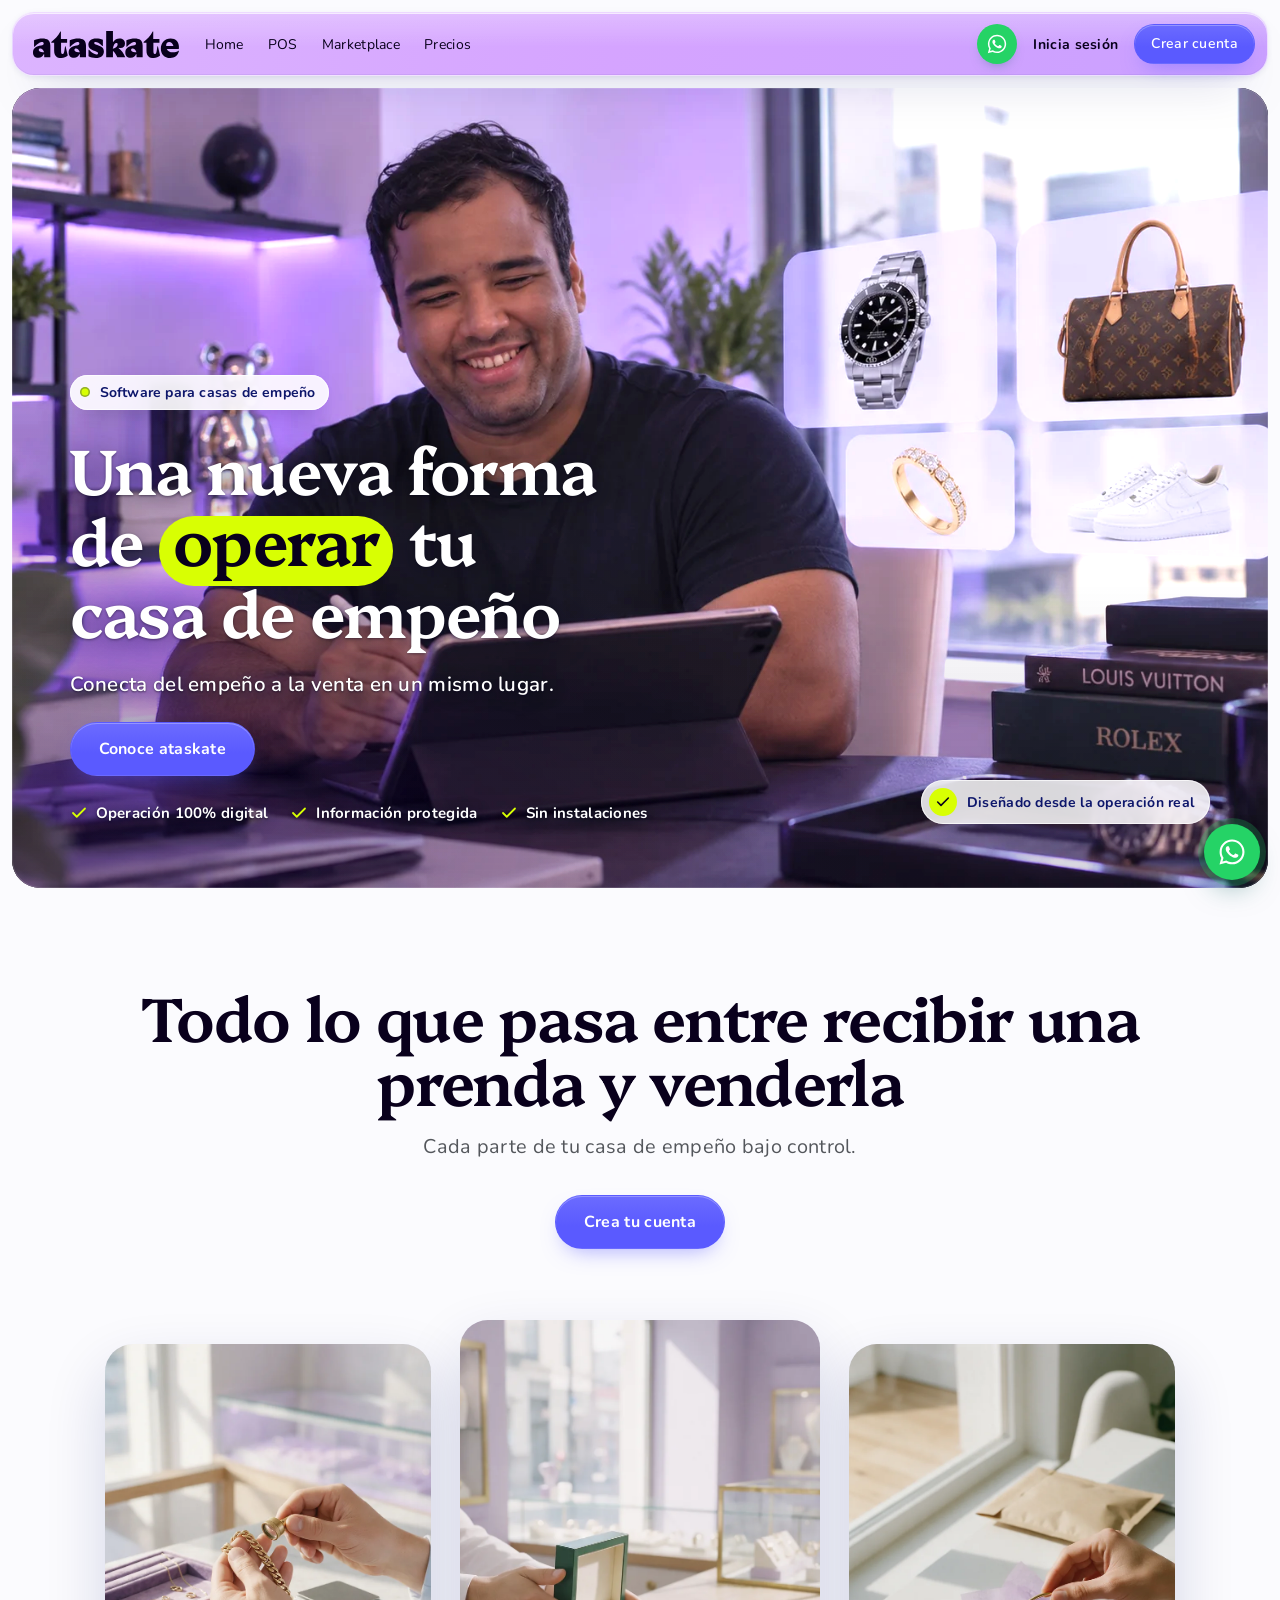
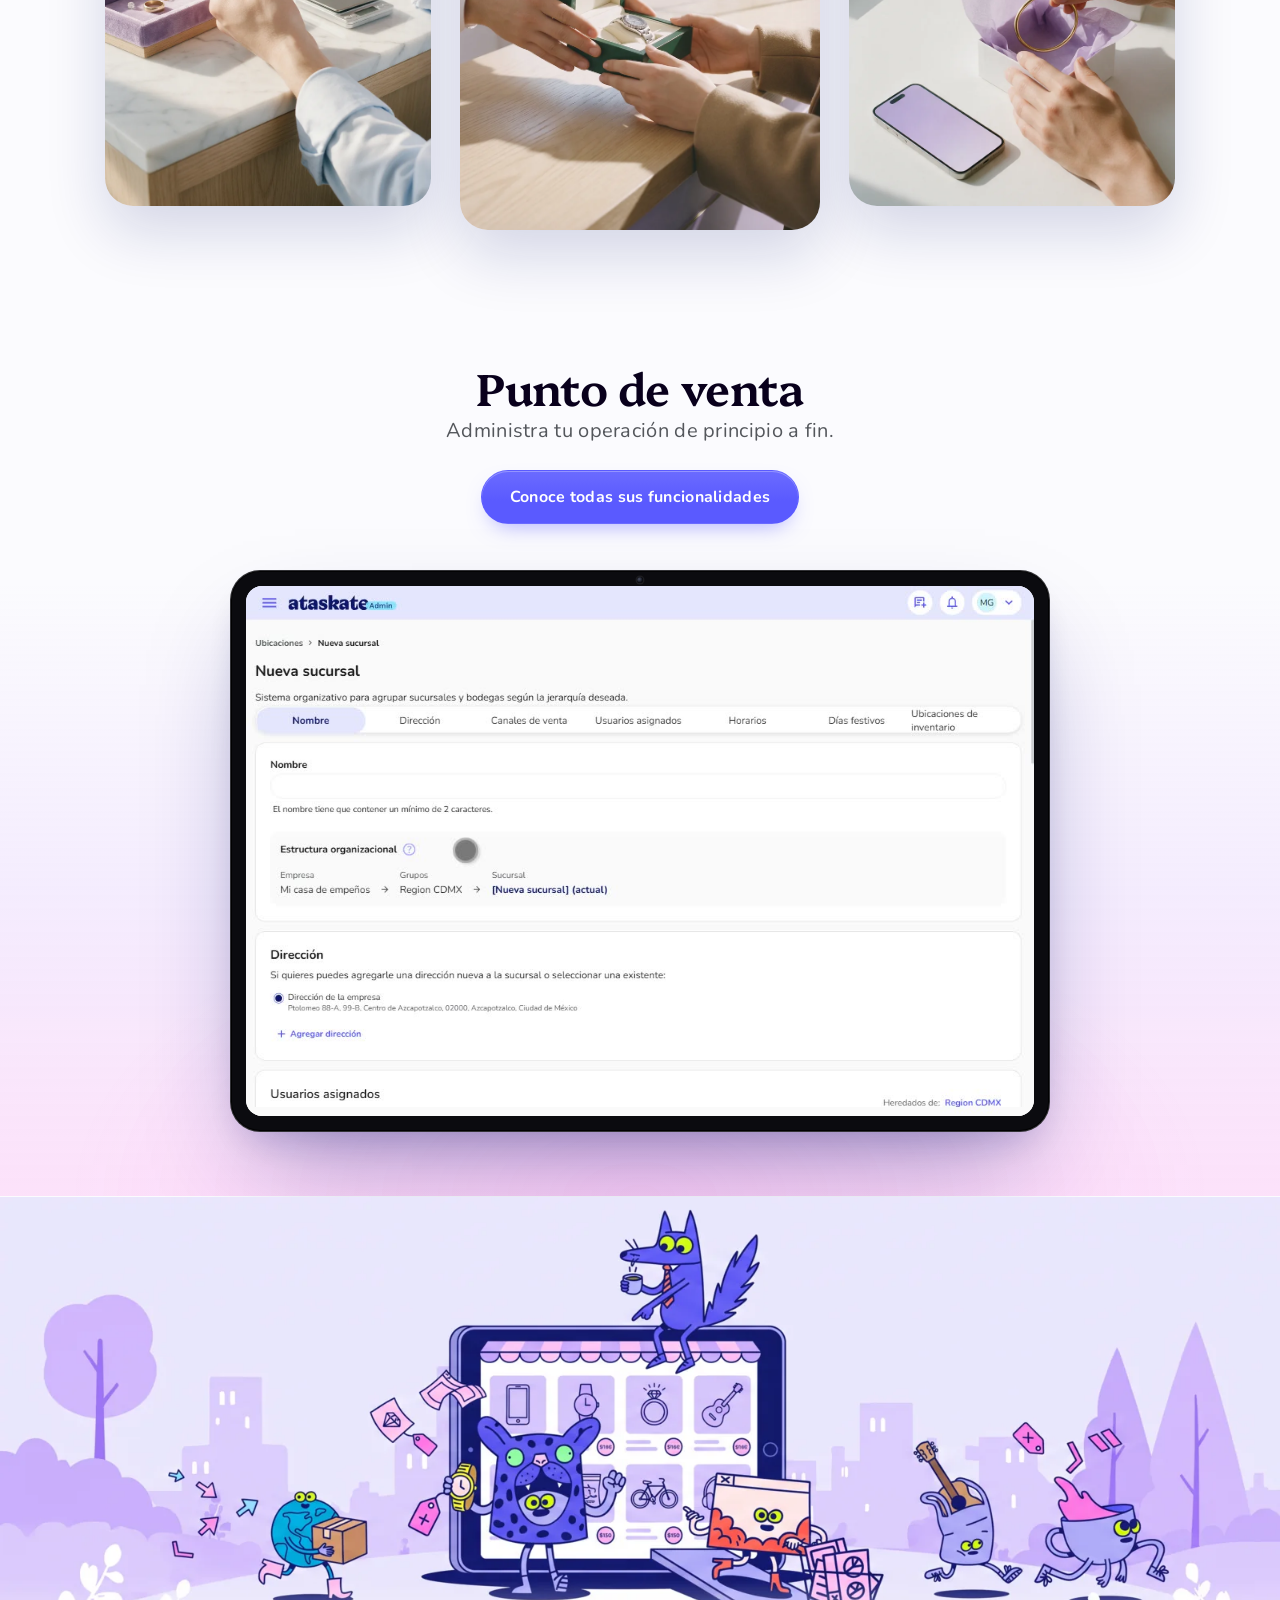
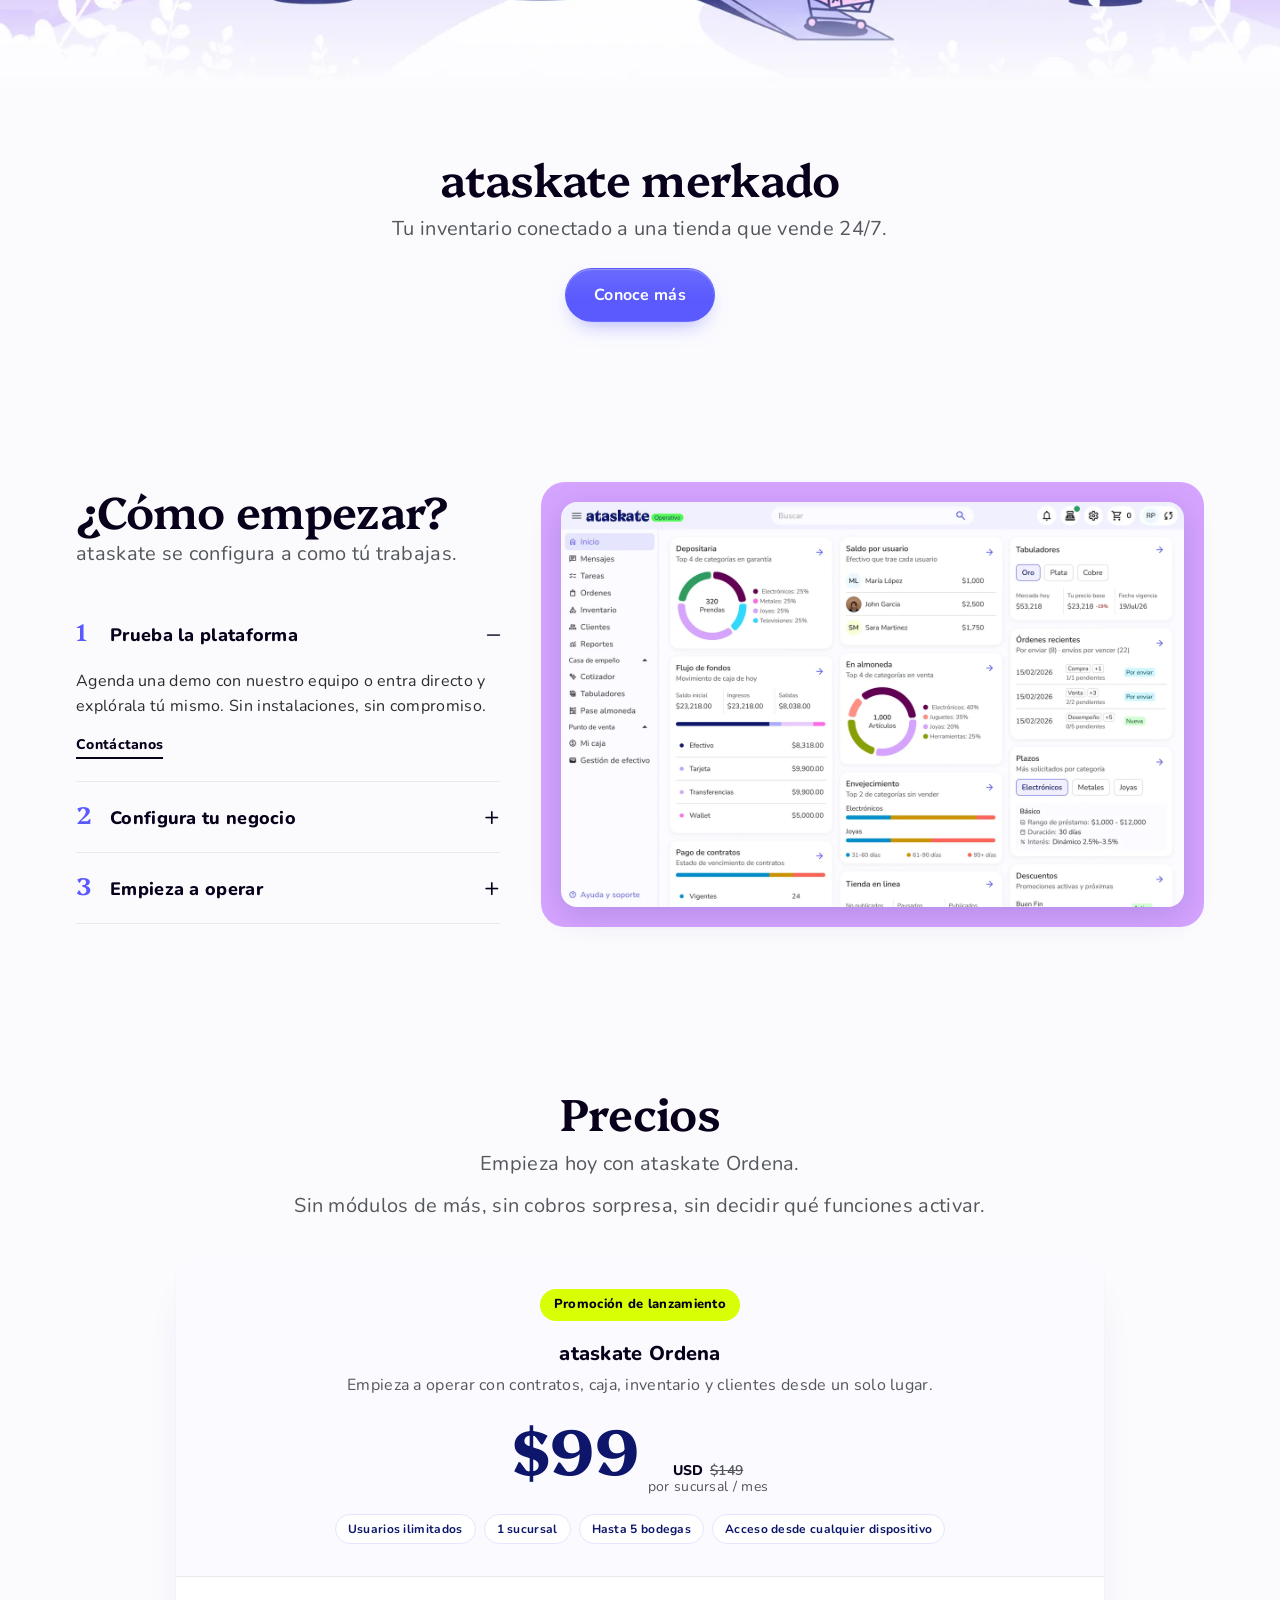
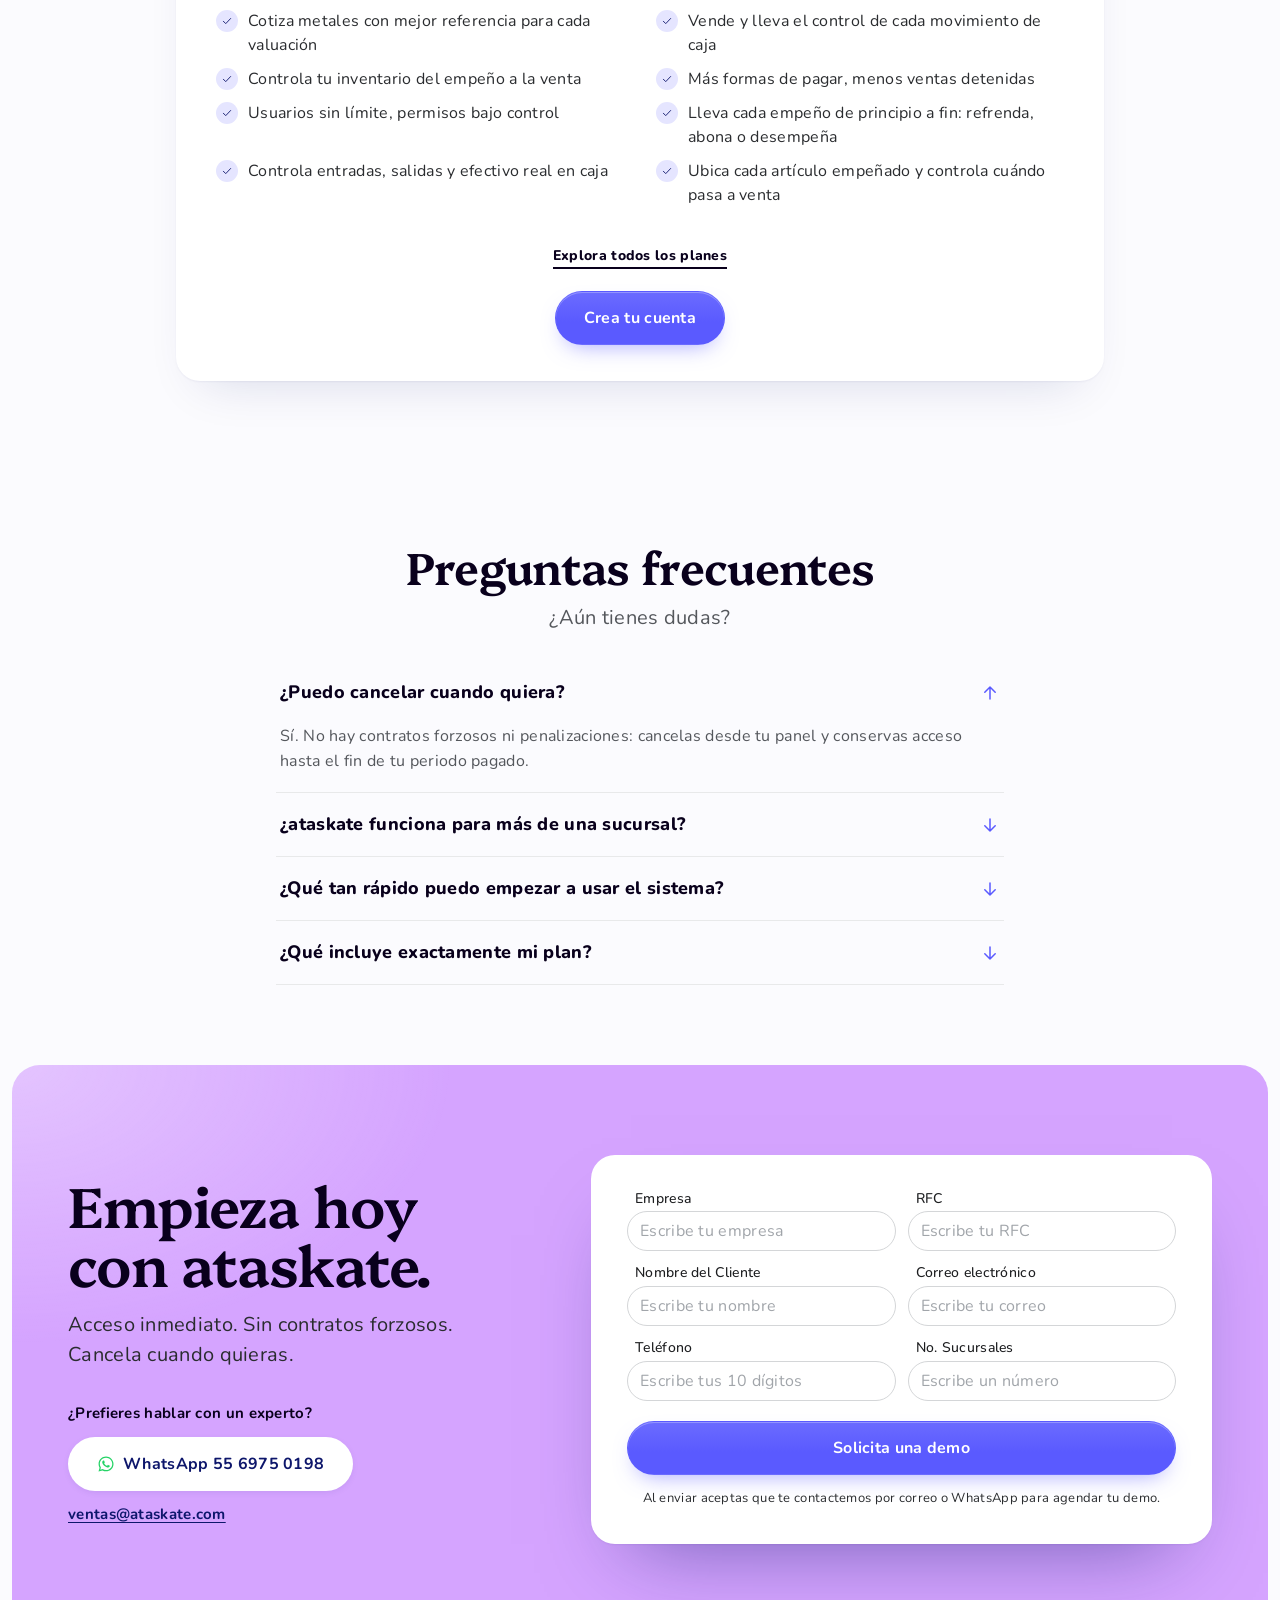
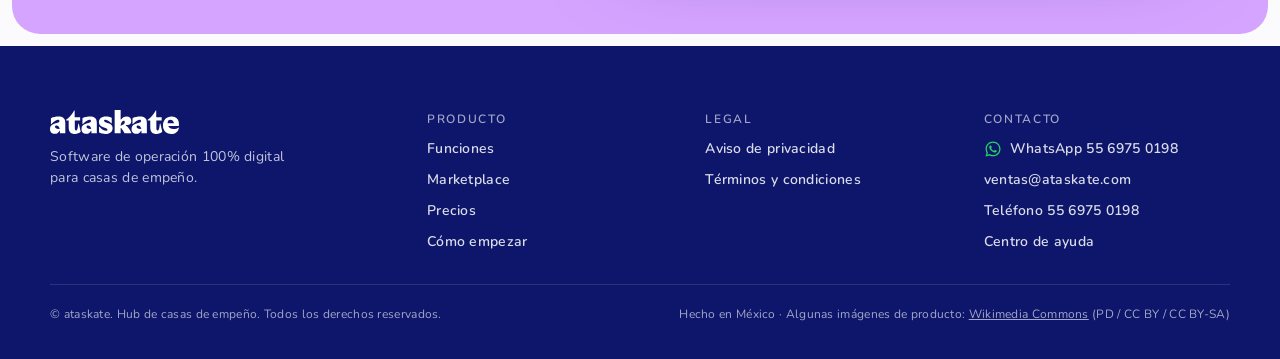
==== commit dc50a807: "Home: campos del formulario con el TextInput del DS, WhatsApp en sus colores y textos del hero más l" ====
--- a/index.html
+++ b/index.html
@@ -5,11 +5,11 @@
       t = l.createElement(r); t.async = 1; t.src = 'https://www.clarity.ms/tag/' + i;
       y = l.getElementsByTagName(r)[0]; y.parentNode.insertBefore(t, y);
     })(window, document, 'clarity', 'script', id);
-  })();</script><link rel="preload" as="image" href="/video/landing-pos-poster.jpg"><link rel="stylesheet" href="/_astro/landing.CXRJInER.css">
+  })();</script><link rel="preload" as="image" href="/video/landing-pos-poster.jpg"><link rel="stylesheet" href="/_astro/landing.BouQWI2k.css">
 <link rel="stylesheet" href="/_astro/landing.DR1D8Yzs.css">
-<style>.wa--foot[data-astro-cid-sbyz6brq]{display:inline-flex;align-items:center;gap:8px}.wa--foot[data-astro-cid-sbyz6brq] svg[data-astro-cid-sbyz6brq]{flex:none;color:var(--lemon-200, #d8ff03)}.wa--flotante[data-astro-cid-sbyz6brq]{position:fixed;right:max(20px,env(safe-area-inset-right));bottom:max(20px,env(safe-area-inset-bottom));z-index:40;display:inline-flex;align-items:center;justify-content:center;width:56px;height:56px;border-radius:50%;background:linear-gradient(180deg,#6b6bff 0%,var(--indigo, #5a5aff) 58%);color:#fff;box-shadow:inset 0 1px #ffffff4d,0 0 0 6px #d5a4ff59,0 14px 30px -10px #0d166b8c;transition:transform .15s,background-color .15s,opacity .2s,visibility 0s}.wa--flotante[data-astro-cid-sbyz6brq]:after{content:"";position:absolute;top:6px;right:6px;width:12px;height:12px;border-radius:50%;background:var(--lemon-200, #d8ff03);box-shadow:0 0 0 2px var(--navy, #0d166b)}.wa--flotante[data-astro-cid-sbyz6brq]:hover{background:linear-gradient(180deg,#5f5fff 0%,var(--indigo-press, #4747e0) 60%);transform:translateY(-2px)}.wa--flotante[data-astro-cid-sbyz6brq]:active{transform:none}.wa--flotante[data-astro-cid-sbyz6brq]:focus-visible{border-radius:50%;outline:3px solid #0d166b;outline-offset:3px}.wa--flotante[data-astro-cid-sbyz6brq].is-oculto{opacity:0;visibility:hidden;pointer-events:none;transition:opacity .2s,visibility 0s .2s}@media (prefers-reduced-motion: reduce){.wa--flotante[data-astro-cid-sbyz6brq],.wa--flotante[data-astro-cid-sbyz6brq].is-oculto{transition:none}.wa--flotante[data-astro-cid-sbyz6brq]:hover{transform:none}}@media print{.wa--flotante[data-astro-cid-sbyz6brq]{display:none}}
+<style>.wa--foot[data-astro-cid-sbyz6brq]{display:inline-flex;align-items:center;gap:8px}.wa--foot[data-astro-cid-sbyz6brq] svg[data-astro-cid-sbyz6brq]{flex:none;color:#25d366}.wa--flotante[data-astro-cid-sbyz6brq]{position:fixed;right:max(20px,env(safe-area-inset-right));bottom:max(20px,env(safe-area-inset-bottom));z-index:40;display:inline-flex;align-items:center;justify-content:center;width:56px;height:56px;border-radius:50%;background:#25d366;color:#fff;box-shadow:0 0 0 6px #25d36638,0 14px 30px -10px #075e5499;transition:transform .15s,background-color .15s,opacity .2s,visibility 0s}.wa--flotante[data-astro-cid-sbyz6brq]:hover{background:#128c7e;transform:translateY(-2px)}.wa--flotante[data-astro-cid-sbyz6brq]:active{transform:none}.wa--flotante[data-astro-cid-sbyz6brq]:focus-visible{border-radius:50%;outline:3px solid #0d166b;outline-offset:3px}.wa--flotante[data-astro-cid-sbyz6brq].is-oculto{opacity:0;visibility:hidden;pointer-events:none;transition:opacity .2s,visibility 0s .2s}@media (prefers-reduced-motion: reduce){.wa--flotante[data-astro-cid-sbyz6brq],.wa--flotante[data-astro-cid-sbyz6brq].is-oculto{transition:none}.wa--flotante[data-astro-cid-sbyz6brq]:hover{transform:none}}@media print{.wa--flotante[data-astro-cid-sbyz6brq]{display:none}}
 </style>
-<link rel="stylesheet" href="/_astro/landing.CUhPvaOv.css"><script type="module" src="/_astro/hoisted.Dxt5h6Gp.js"></script></head> <body> <a class="skip" href="#main">Saltar al contenido</a>     <header class="mast" data-astro-cid-bcnnqveb> <div class="mast__bar" data-astro-cid-bcnnqveb> <a class="mast__brand" href="#top" aria-label="ataskate — inicio" data-astro-cid-bcnnqveb> <img src="/brand/ataskate-ink.svg" alt="ataskate" width="335" height="62" data-astro-cid-bcnnqveb> </a> <nav class="mast__nav" id="mast-nav" aria-label="Principal" data-astro-cid-bcnnqveb> <a href="#top" data-astro-cid-bcnnqveb>Home</a><a href="/punto-de-venta/" data-astro-cid-bcnnqveb>POS</a><a href="/marketplace/" data-astro-cid-bcnnqveb>Marketplace</a><a href="/planes/" data-astro-cid-bcnnqveb>Precios</a> </nav> <a class="wa wa--mast mast__wa" data-wa="mast" href="https://wa.me/525569750198?text=Hola%2C%20quiero%20m%C3%A1s%20informaci%C3%B3n%20de%20ataskate." target="_blank" rel="noopener" aria-label="Escríbenos por WhatsApp (se abre en otra pestaña)" title="Escríbenos por WhatsApp" data-astro-cid-bcnnqveb data-astro-cid-sbyz6brq><svg viewBox="0 0 24 24" width="22" height="22" fill="currentColor" aria-hidden="true" data-astro-cid-sbyz6brq><path d="M2 22L3.41254 16.8642C2.5409 15.3608 2.08289 13.6567 2.08373 11.9092C2.08624 6.44583 6.55329 2 12.0419 2C14.7053 2.00083 17.2056 3.03333 19.0862 4.90667C20.9659 6.78 22.0008 9.27 22 11.9183C21.9975 17.3825 17.5304 21.8283 12.0419 21.8283C10.3756 21.8275 8.73365 21.4117 7.27924 20.6217L2 22ZM7.52374 18.8275C8.92707 19.6567 10.2668 20.1533 12.0385 20.1542C16.6002 20.1542 20.3162 16.4592 20.3187 11.9167C20.3204 7.365 16.622 3.675 12.0452 3.67333C7.4802 3.67333 3.76673 7.36833 3.76505 11.91C3.76421 13.7642 4.31014 15.1525 5.22699 16.605L4.39052 19.645L7.52374 18.8275ZM17.0582 14.2742C16.9962 14.1708 16.8304 14.1092 16.5809 13.985C16.3322 13.8608 15.1089 13.2617 14.8803 13.1792C14.6526 13.0967 14.4868 13.055 14.3202 13.3033C14.1544 13.5508 13.6771 14.1092 13.5323 14.2742C13.3874 14.4392 13.2417 14.46 12.993 14.3358C12.7444 14.2117 11.9422 13.9508 10.9919 13.1067C10.2525 12.45 9.75266 11.6392 9.6078 11.3908C9.46295 11.1433 9.59273 11.0092 9.71665 10.8858C9.82885 10.775 9.96533 10.5967 10.0901 10.4517C10.2165 10.3083 10.2576 10.205 10.3413 10.0392C10.4242 9.87417 10.3832 9.72917 10.3204 9.605C10.2576 9.48167 9.76019 8.2625 9.55338 7.76667C9.35075 7.28417 9.14561 7.34917 8.99322 7.34167L8.51595 7.33333C8.35016 7.33333 8.08055 7.395 7.8528 7.64333C7.62505 7.89167 6.982 8.49 6.982 9.70917C6.982 10.9283 7.87373 12.1058 7.99765 12.2708C8.12241 12.4358 9.75182 14.9375 12.2478 16.01C12.8415 16.265 13.3054 16.4175 13.6662 16.5317C14.2624 16.72 14.805 16.6933 15.2337 16.63C15.7118 16.5592 16.7057 16.0308 16.9133 15.4525C17.121 14.8733 17.121 14.3775 17.0582 14.2742Z" data-astro-cid-sbyz6brq></path></svg></a>   <a class="mast__login" href="#cta" data-astro-cid-bcnnqveb>Inicia sesión</a> <a class="btn btn--primary btn--sm mast__cta" href="#cta" data-astro-cid-bcnnqveb>Crear cuenta</a> <button class="mast__burger" type="button" data-menu aria-controls="mast-nav" aria-expanded="false" aria-label="Abrir menú" data-astro-cid-bcnnqveb> <span data-astro-cid-bcnnqveb></span><span data-astro-cid-bcnnqveb></span><span data-astro-cid-bcnnqveb></span> </button> </div> </header> <main id="main" data-astro-cid-bcnnqveb> <!-- ============================== HERO ============================== --> <!-- Cinematic hero: the counter footage runs full-bleed behind a left
+<link rel="stylesheet" href="/_astro/landing.DGAdEn74.css"><script type="module" src="/_astro/hoisted.Dxt5h6Gp.js"></script></head> <body> <a class="skip" href="#main">Saltar al contenido</a>     <header class="mast" data-astro-cid-bcnnqveb> <div class="mast__bar" data-astro-cid-bcnnqveb> <a class="mast__brand" href="#top" aria-label="ataskate — inicio" data-astro-cid-bcnnqveb> <img src="/brand/ataskate-ink.svg" alt="ataskate" width="335" height="62" data-astro-cid-bcnnqveb> </a> <nav class="mast__nav" id="mast-nav" aria-label="Principal" data-astro-cid-bcnnqveb> <a href="#top" data-astro-cid-bcnnqveb>Home</a><a href="/punto-de-venta/" data-astro-cid-bcnnqveb>POS</a><a href="/marketplace/" data-astro-cid-bcnnqveb>Marketplace</a><a href="/planes/" data-astro-cid-bcnnqveb>Precios</a> </nav> <a class="wa wa--mast mast__wa" data-wa="mast" href="https://wa.me/525569750198?text=Hola%2C%20quiero%20m%C3%A1s%20informaci%C3%B3n%20de%20ataskate." target="_blank" rel="noopener" aria-label="Escríbenos por WhatsApp (se abre en otra pestaña)" title="Escríbenos por WhatsApp" data-astro-cid-bcnnqveb data-astro-cid-sbyz6brq><svg viewBox="0 0 24 24" width="22" height="22" fill="currentColor" aria-hidden="true" data-astro-cid-sbyz6brq><path d="M2 22L3.41254 16.8642C2.5409 15.3608 2.08289 13.6567 2.08373 11.9092C2.08624 6.44583 6.55329 2 12.0419 2C14.7053 2.00083 17.2056 3.03333 19.0862 4.90667C20.9659 6.78 22.0008 9.27 22 11.9183C21.9975 17.3825 17.5304 21.8283 12.0419 21.8283C10.3756 21.8275 8.73365 21.4117 7.27924 20.6217L2 22ZM7.52374 18.8275C8.92707 19.6567 10.2668 20.1533 12.0385 20.1542C16.6002 20.1542 20.3162 16.4592 20.3187 11.9167C20.3204 7.365 16.622 3.675 12.0452 3.67333C7.4802 3.67333 3.76673 7.36833 3.76505 11.91C3.76421 13.7642 4.31014 15.1525 5.22699 16.605L4.39052 19.645L7.52374 18.8275ZM17.0582 14.2742C16.9962 14.1708 16.8304 14.1092 16.5809 13.985C16.3322 13.8608 15.1089 13.2617 14.8803 13.1792C14.6526 13.0967 14.4868 13.055 14.3202 13.3033C14.1544 13.5508 13.6771 14.1092 13.5323 14.2742C13.3874 14.4392 13.2417 14.46 12.993 14.3358C12.7444 14.2117 11.9422 13.9508 10.9919 13.1067C10.2525 12.45 9.75266 11.6392 9.6078 11.3908C9.46295 11.1433 9.59273 11.0092 9.71665 10.8858C9.82885 10.775 9.96533 10.5967 10.0901 10.4517C10.2165 10.3083 10.2576 10.205 10.3413 10.0392C10.4242 9.87417 10.3832 9.72917 10.3204 9.605C10.2576 9.48167 9.76019 8.2625 9.55338 7.76667C9.35075 7.28417 9.14561 7.34917 8.99322 7.34167L8.51595 7.33333C8.35016 7.33333 8.08055 7.395 7.8528 7.64333C7.62505 7.89167 6.982 8.49 6.982 9.70917C6.982 10.9283 7.87373 12.1058 7.99765 12.2708C8.12241 12.4358 9.75182 14.9375 12.2478 16.01C12.8415 16.265 13.3054 16.4175 13.6662 16.5317C14.2624 16.72 14.805 16.6933 15.2337 16.63C15.7118 16.5592 16.7057 16.0308 16.9133 15.4525C17.121 14.8733 17.121 14.3775 17.0582 14.2742Z" data-astro-cid-sbyz6brq></path></svg></a>   <a class="mast__login" href="#cta" data-astro-cid-bcnnqveb>Inicia sesión</a> <a class="btn btn--primary btn--sm mast__cta" href="#cta" data-astro-cid-bcnnqveb>Crear cuenta</a> <button class="mast__burger" type="button" data-menu aria-controls="mast-nav" aria-expanded="false" aria-label="Abrir menú" data-astro-cid-bcnnqveb> <span data-astro-cid-bcnnqveb></span><span data-astro-cid-bcnnqveb></span><span data-astro-cid-bcnnqveb></span> </button> </div> </header> <main id="main" data-astro-cid-bcnnqveb> <!-- ============================== HERO ============================== --> <!-- Cinematic hero: the counter footage runs full-bleed behind a left
          scrim, Shopify-style, with the copy in white on top. --> <section class="hero" id="top" data-astro-cid-bcnnqveb> <div class="hero__bg" aria-hidden="true" data-astro-cid-bcnnqveb> <img class="hero__img" src="/img/hero-home.webp" alt="" width="1669" height="942" fetchpriority="high" decoding="async" data-astro-cid-bcnnqveb> </div> <div class="hero__scrim" aria-hidden="true" data-astro-cid-bcnnqveb></div> <div class="hero__inner" data-astro-cid-bcnnqveb> <div class="hero__copy" data-astro-cid-bcnnqveb> <p class="hero__eyebrow" data-astro-cid-bcnnqveb><span class="hero__dot" aria-hidden="true" data-astro-cid-bcnnqveb></span>Software para casas de empeño</p> <h1 class="hero__title" data-astro-cid-bcnnqveb>
 Una nueva forma de <em data-astro-cid-bcnnqveb>operar</em> tu casa de empeño
 </h1> <p class="hero__lede" data-astro-cid-bcnnqveb>
--- a/_astro/landing.BouQWI2k.css
+++ b/_astro/landing.BouQWI2k.css
@@ -0,0 +1 @@
+:root{--navy: #0d166b;--indigo: #5a5aff;--indigo-press: #4747e0;--purple-10: #fafaff;--purple-50: #f0f0ff;--purple-100: #e5e5ff;--purple-200: #acacff;--lila-200: #d5a4ff;--pink-100: #ff98ef;--pink-200: #ff6ae8;--lemon-200: #d8ff03;--ink: #09001c;--body: #2a2c2f;--caption: #54575c;--placeholder: #a1a5aa;--line: #d4d6d8;--line-soft: #e8e9ea;--empty: #eff0f0;--page: #fbfbfe;--ok-surface: #effaf4;--ok-icon: #309c60;--ok-title: #174a2e;--warn-surface: #ffebba;--warn-icon: #cc9200;--shadow-card: 0 1px 2px rgba(13, 22, 107, .05), 0 24px 48px -26px rgba(13, 22, 107, .16);--shadow-float: 0 8px 32px rgba(13, 22, 107, .16);--font-sans: "Nunito", -apple-system, "Segoe UI", Roboto, sans-serif;--font-display: "Platypi", Georgia, "Times New Roman", serif;--fs-d1: clamp(34px, 4vw, 56px);--lh-d1: 1.1;--fs-d2: clamp(30px, 3.5vw, 48px);--lh-d2: 1.12;--fs-d3: clamp(26px, 3vw, 38px);--lh-d3: 1.16;--fs-d4: 26px;--ls-display: -.015em;--fs-lede: 20px;--fs-title: 18px;--fs-body: 16px;--fs-small: 14px;--fs-micro: 12px;--measure: 60ch}*,*:before,*:after{box-sizing:border-box}html{scroll-behavior:smooth;scroll-padding-top:92px;-webkit-text-size-adjust:100%}body{margin:0;background:var(--page);color:var(--ink);font-family:var(--font-sans);font-size:16px;line-height:1.5;letter-spacing:.3px;overflow-x:clip;-webkit-font-smoothing:antialiased;-moz-osx-font-smoothing:grayscale}img,svg,video{display:block;max-width:100%}h1,h2,h3,p,figure{margin:0}h1,h2,h3{letter-spacing:0}ul{margin:0;padding:0;list-style:none}a{color:inherit;text-decoration:none}button{font:inherit;color:inherit;background:none;border:0;padding:0;cursor:pointer}input{font:inherit;color:inherit}:focus-visible{outline:3px solid var(--indigo);outline-offset:3px;border-radius:4px}.skip{position:absolute;left:-9999px;top:8px;z-index:100;padding:10px 18px;border-radius:100px;background:var(--navy);color:#fff;font-weight:700}.skip:focus{left:16px}::selection{background:var(--lemon-200);color:var(--ink)}@media (prefers-reduced-motion: reduce){html{scroll-behavior:auto}*,*:before,*:after{animation-duration:.001ms!important;animation-iteration-count:1!important;transition-duration:.001ms!important}}svg[data-astro-cid-r2m5lo7l]{display:block;flex:0 0 auto}.mast{position:sticky;top:12px;z-index:50;margin:12px 12px 0}.mast__bar{display:flex;align-items:center;gap:16px;min-height:64px;padding:0 12px 0 20px;background:linear-gradient(180deg,#ffffff42,#fff0 55%),linear-gradient(100deg,#dcb4ff 0%,var(--lila-200) 48%,#caa0ff 100%);border:1px solid rgba(255,255,255,.55);border-radius:22px;box-shadow:inset 0 1px #ffffffb3,inset 0 -1px #0d166b0f,0 2px 8px -2px #0d166b1f,0 24px 48px -28px #0d166b8c;-webkit-backdrop-filter:blur(18px) saturate(160%);backdrop-filter:blur(18px) saturate(160%);min-width:0}.mast__brand{display:inline-flex;align-items:center;flex:0 0 auto}.mast__brand img{height:27px;width:auto;display:block}.mast__nav{display:flex;align-items:center;gap:4px;flex:1}.mast__nav a{padding:8px 10px;border-radius:100px;font-size:14px;font-weight:400;color:var(--ink);white-space:nowrap;transition:background-color .2s,color .2s}.mast__nav a:hover{background:#ffffff80;color:var(--navy)}.mast__nav a:active{background:#ffffffb3;color:var(--navy)}.mast__nav a.is-active{background:#fff;color:var(--navy);font-weight:700;box-shadow:0 6px 14px -8px #0d166b73}.mast__login{flex:0 0 auto;font-size:14px;font-weight:700;color:var(--ink);white-space:nowrap;transition:color .2s}.mast__login:hover{color:var(--indigo)}.mast__wa{position:relative;flex:0 0 auto;display:inline-flex;align-items:center;justify-content:center;width:40px;height:40px;border-radius:50%;color:#fff;background:#25d366;box-shadow:0 6px 14px -8px #075e5499;transition:background-color .2s,transform .2s,box-shadow .2s}.mast__wa svg{width:22px;height:22px}.mast__wa:hover{background:#128c7e;transform:translateY(-1px);box-shadow:0 10px 20px -10px #075e54b3}.mast__wa:focus-visible{border-radius:50%;outline-offset:2px}.mast__bar .mast__cta{flex:0 0 auto}@media (max-width: 720px){.mast__login{display:none}.mast__bar:not(:has(.mast__burger)){flex-wrap:wrap;gap:12px;row-gap:4px;padding:10px 16px;min-height:0}.mast__bar:not(:has(.mast__burger)) .mast__cta{margin-left:auto}.mast__bar:not(:has(.mast__burger)) .mast__nav{order:3;flex:1 0 100%;gap:2px;margin-inline:-6px;padding-inline:6px;overflow-x:auto;scrollbar-width:none;-webkit-overflow-scrolling:touch}.mast__bar:not(:has(.mast__burger)) .mast__nav::-webkit-scrollbar{display:none}.mast__nav a{padding:10px 12px}}@media (min-width: 721px) and (max-width: 820px){.mast__bar:not(:has(.mast__burger)) .mast__login{display:none}}@media (min-width: 400px) and (max-width: 720px){.mast__bar:not(:has(.mast__burger)) .mast__wa{margin-left:auto}.mast__bar:not(:has(.mast__burger)) .mast__wa~.mast__cta{margin-left:0}}@media (max-width: 399px){.mast__wa{display:none}}.btn{display:inline-flex;align-items:center;justify-content:center;gap:8px;font-family:var(--font-sans);font-weight:700;font-size:16px;line-height:24px;padding:14px 28px;border-radius:999px;border:1px solid transparent;white-space:nowrap;text-align:center;user-select:none;cursor:pointer;text-decoration:none;letter-spacing:.3px;transition:background-color .35s cubic-bezier(.32,.72,0,1),border-color .35s cubic-bezier(.32,.72,0,1),color .35s cubic-bezier(.32,.72,0,1),transform .45s cubic-bezier(.32,.72,0,1),box-shadow .45s cubic-bezier(.32,.72,0,1)}.btn:focus-visible{outline:none;box-shadow:0 0 0 3px #5a5aff66}.btn:active{transform:translateY(0) scale(.98)}.btn--sm{font-size:14px;line-height:20px;font-weight:600;padding:9px 16px}.btn--primary{background:linear-gradient(180deg,#6b6bff,var(--indigo) 58%);color:#fff;box-shadow:inset 0 1px #ffffff47,0 10px 22px -10px #5a5aff8c}.btn--primary:hover{background:linear-gradient(180deg,#5858f2,var(--indigo-press) 58%);color:#fff;transform:translateY(-1px);box-shadow:inset 0 1px #ffffff3d,0 16px 30px -12px #5a5aff99}.btn--primary:active{transform:translateY(0) scale(.98)}.btn--primary:focus-visible{box-shadow:inset 0 1px #ffffff47,0 10px 22px -10px #5a5aff8c,0 0 0 3px #5a5aff66}.btn--outline,.btn--line-navy{background:#fff;color:var(--navy);border-color:var(--purple-200);box-shadow:0 2px 10px -4px #0d166b2e}.btn--outline:hover,.btn--line-navy:hover{border-color:var(--navy);background:var(--purple-50);transform:translateY(-1px)}.btn--white{background:#fff;color:var(--navy);box-shadow:0 2px 10px -4px #0d166b2e}.btn--white:hover{background:var(--purple-50);transform:translateY(-1px)}@media (prefers-reduced-motion: reduce){.btn,.btn:hover{transition:none;transform:none}}
--- a/_astro/landing.DGAdEn74.css
+++ b/_astro/landing.DGAdEn74.css
@@ -0,0 +1 @@
+.sr-only[data-astro-cid-bcnnqveb]{position:absolute;width:1px;height:1px;padding:0;margin:-1px;overflow:hidden;clip-path:inset(50%);white-space:nowrap}.nowrap[data-astro-cid-bcnnqveb]{white-space:nowrap}.section[data-astro-cid-bcnnqveb]{max-width:1180px;margin-inline:auto;padding:80px 26px}.section--tight[data-astro-cid-bcnnqveb]{padding-block:80px 16px}.fx[data-astro-cid-bcnnqveb]{padding-block:104px 48px}.head[data-astro-cid-bcnnqveb]{display:flex;flex-direction:column;gap:12px;max-width:680px}.head--center[data-astro-cid-bcnnqveb]{max-width:none;align-items:center;text-align:center}.eyebrow[data-astro-cid-bcnnqveb]{font-family:var(--font-display);font-size:clamp(30px,3.5vw,48px);font-weight:600;line-height:1.12;letter-spacing:-.015em;color:var(--ink);text-wrap:balance}.h2[data-astro-cid-bcnnqveb]{font-family:var(--font-display);font-weight:600;font-size:clamp(26px,3vw,38px);line-height:1.16;letter-spacing:-.015em;color:var(--ink);text-wrap:pretty}.grad[data-astro-cid-bcnnqveb]{color:var(--indigo);background:linear-gradient(92deg,#5a5aff,#9a5aff 48%,#ff6ae8);-webkit-background-clip:text;background-clip:text;-webkit-text-fill-color:transparent}.lede[data-astro-cid-bcnnqveb]{font-size:20px;line-height:1.5;color:var(--caption);text-wrap:pretty;max-width:60ch}.net__copy[data-astro-cid-bcnnqveb] .h2[data-astro-cid-bcnnqveb]{font-family:var(--font-display);font-weight:600;letter-spacing:0}.link-underline[data-astro-cid-bcnnqveb]{align-self:flex-start;font-size:16px;font-weight:800;color:var(--ink);border-bottom:2px solid var(--ink);padding-bottom:2px;transition:color .12s,border-color .12s}.link-underline--sm[data-astro-cid-bcnnqveb]{font-size:14px}.link-underline[data-astro-cid-bcnnqveb]:hover{color:var(--indigo);border-bottom-color:var(--indigo)}.pill[data-astro-cid-bcnnqveb]{display:inline-flex;align-items:center;padding:6px 16px;border-radius:100px;font-family:var(--font-display);font-weight:600;font-size:13px;white-space:nowrap;box-shadow:0 2px 10px #0d166b1a;pointer-events:none;animation:pillDrift 7s ease-in-out infinite}.pill--ink[data-astro-cid-bcnnqveb]{background:#fff;color:var(--navy)}.pill--lemon[data-astro-cid-bcnnqveb]{background:var(--lemon-200);color:var(--ink)}.pill--pink[data-astro-cid-bcnnqveb]{background:var(--pink-200);color:var(--ink)}.pill--pink-soft[data-astro-cid-bcnnqveb]{background:var(--pink-100);color:var(--ink)}.pill--offset[data-astro-cid-bcnnqveb]{margin-left:26px}.tfx[data-astro-cid-bcnnqveb]{opacity:0;transform:translateY(14px);transition:opacity .65s ease,transform .65s cubic-bezier(.22,.61,.36,1);transition-delay:var(--fd, 0s)}.tfx[data-astro-cid-bcnnqveb].tfx-in{opacity:1;transform:none}@keyframes pillDrift{0%,to{transform:translateY(0) rotate(-2deg)}50%{transform:translateY(-12px) rotate(2deg)}}@keyframes floaty{0%,to{transform:translateY(0)}50%{transform:translateY(-14px)}}.mast__burger[data-astro-cid-bcnnqveb]{display:none;flex:0 0 auto;width:40px;height:40px;margin-left:auto;border-radius:100px;align-items:center;justify-content:center;flex-direction:column;gap:4px}.mast__burger[data-astro-cid-bcnnqveb] span[data-astro-cid-bcnnqveb]{display:block;width:18px;height:2px;border-radius:2px;background:var(--ink);transition:transform .18s,opacity .18s}.mast__burger[data-astro-cid-bcnnqveb][aria-expanded=true] span[data-astro-cid-bcnnqveb]:nth-child(1){transform:translateY(6px) rotate(45deg)}.mast__burger[data-astro-cid-bcnnqveb][aria-expanded=true] span[data-astro-cid-bcnnqveb]:nth-child(2){opacity:0}.mast__burger[data-astro-cid-bcnnqveb][aria-expanded=true] span[data-astro-cid-bcnnqveb]:nth-child(3){transform:translateY(-6px) rotate(-45deg)}.hero[data-astro-cid-bcnnqveb]{position:relative;margin:12px 12px 0;border-radius:28px;overflow:hidden;isolation:isolate;background:var(--ink);min-height:clamp(600px,calc(100svh - 100px),820px);display:flex}.hero__bg[data-astro-cid-bcnnqveb]{position:absolute;inset:0;overflow:hidden}.hero__img[data-astro-cid-bcnnqveb]{position:absolute;inset:0;width:100%;height:100%;object-fit:cover;object-position:50% 28%;display:block;transform-origin:40% 30%;filter:brightness(1.18) saturate(1.04);animation:heroZoom 14s cubic-bezier(.22,.61,.36,1) both}@keyframes heroZoom{0%{transform:scale(1.08)}to{transform:scale(1)}}.hero__scrim[data-astro-cid-bcnnqveb]{position:absolute;inset:0;background:radial-gradient(70% 62% at 0% 100%,#18064070,#18064033 55%,#18064000),linear-gradient(180deg,#18064000 62%,#1806402e)}.hero[data-astro-cid-bcnnqveb]:after{content:"";position:absolute;inset:0;border-radius:inherit;box-shadow:inset 0 0 0 1px #ffffff24;pointer-events:none;z-index:3}.hero__inner[data-astro-cid-bcnnqveb]{position:relative;z-index:2;width:100%;display:flex;align-items:flex-end;justify-content:space-between;gap:32px;padding:clamp(40px,5vw,72px) clamp(24px,4.5vw,72px)}.hero__copy[data-astro-cid-bcnnqveb]{display:flex;flex-direction:column;gap:22px;align-items:flex-start;max-width:720px}.hero__eyebrow[data-astro-cid-bcnnqveb]{display:inline-flex;align-items:center;gap:10px;padding:7px 14px 7px 10px;border-radius:100px;background:#ffffffe6;-webkit-backdrop-filter:blur(14px) saturate(150%);backdrop-filter:blur(14px) saturate(150%);box-shadow:0 10px 26px -14px #09001c99,inset 0 0 0 1px #ffffffb3;font-family:var(--font-sans);font-size:14px;font-weight:700;letter-spacing:.2px;color:var(--navy)}.hero__dot[data-astro-cid-bcnnqveb]{width:10px;height:10px;border-radius:50%;background:var(--lemon-200);box-shadow:inset 0 0 0 1.5px #0d166b59}.hero__title[data-astro-cid-bcnnqveb]{font-family:var(--font-display);font-weight:600;font-size:clamp(40px,5vw,76px);line-height:1.12;letter-spacing:-.025em;color:#fff;text-wrap:balance;text-shadow:0 2px 28px rgba(9,0,28,.55),0 1px 3px rgba(9,0,28,.45)}.hero__title[data-astro-cid-bcnnqveb] em[data-astro-cid-bcnnqveb]{font-style:normal;position:relative;z-index:0;display:inline-block;padding:0 .22em;color:var(--ink);text-shadow:none}.hero__title[data-astro-cid-bcnnqveb] em[data-astro-cid-bcnnqveb]:before{content:"";position:absolute;z-index:-1;left:0;right:0;top:var(--pill-top, .19em);bottom:var(--pill-bottom, -.17em);border-radius:100px;background:var(--lemon-200)}.hero__lede[data-astro-cid-bcnnqveb]{font-size:clamp(19px,1.6vw,22px);font-weight:600;line-height:1.5;color:#fff;max-width:44ch;text-shadow:0 1px 2px rgba(9,0,28,.6),0 2px 18px rgba(9,0,28,.75);text-wrap:pretty}.hero__actions[data-astro-cid-bcnnqveb]{display:flex;gap:12px;flex-wrap:wrap}.hero__ghost[data-astro-cid-bcnnqveb]{color:#fff;background:#ffffff1f;border-color:#fff6;-webkit-backdrop-filter:blur(12px);backdrop-filter:blur(12px)}.hero__ghost[data-astro-cid-bcnnqveb]:hover{background:#ffffff38;border-color:#fff;transform:translateY(-1px)}.hero__proof[data-astro-cid-bcnnqveb]{list-style:none;margin:4px 0 0;padding:0;display:flex;flex-wrap:wrap;gap:10px 22px}.hero__proof[data-astro-cid-bcnnqveb] li[data-astro-cid-bcnnqveb]{display:inline-flex;align-items:center;gap:8px;font-size:15px;font-weight:700;color:#fff;text-shadow:0 1px 2px rgba(9,0,28,.65),0 2px 14px rgba(9,0,28,.75)}.hero__proof[data-astro-cid-bcnnqveb] svg[data-astro-cid-bcnnqveb]{filter:drop-shadow(0 1px 2px rgba(9,0,28,.6))}.hero__proof[data-astro-cid-bcnnqveb] svg[data-astro-cid-bcnnqveb]{flex:none;color:var(--lemon-200)}.hero__badge[data-astro-cid-bcnnqveb]{flex:none;margin:0;display:inline-flex;align-items:center;gap:10px;padding:8px 16px 8px 8px;border-radius:100px;background:#ffffffd6;-webkit-backdrop-filter:blur(14px) saturate(150%);backdrop-filter:blur(14px) saturate(150%);box-shadow:0 12px 30px -14px #09001c99,inset 0 0 0 1px #ffffffb3;font-size:14px;font-weight:700;color:var(--navy);animation:badgeFloat 7s ease-in-out infinite}.hero__badge-ico[data-astro-cid-bcnnqveb]{width:28px;height:28px;border-radius:50%;display:inline-flex;align-items:center;justify-content:center;background:var(--lemon-200);color:var(--ink)}@keyframes badgeFloat{0%,to{transform:translateY(0)}50%{transform:translateY(-6px)}}.vidslot[data-astro-cid-bcnnqveb]{position:absolute;inset:0;z-index:1}.vid[data-astro-cid-bcnnqveb]{position:absolute;inset:0;border-radius:0 24px 24px 0;overflow:hidden;background:var(--ink)}.vid__el[data-astro-cid-bcnnqveb]{width:100%;height:100%;object-fit:cover}.vid[data-astro-cid-bcnnqveb].is-flying{position:fixed;inset:0 auto auto 0;z-index:1;pointer-events:none;will-change:transform,width,height}.fx__drop[data-astro-cid-bcnnqveb]{position:absolute;inset:0;pointer-events:none}.fx__bar[data-astro-cid-bcnnqveb]{display:flex;align-items:center;justify-content:flex-end;gap:16px;margin-top:24px}.fx__bar[data-astro-cid-bcnnqveb]:has(.fx__nav[hidden]){display:none}.fx__nav[data-astro-cid-bcnnqveb]{display:flex;gap:10px}.fx__nav[data-astro-cid-bcnnqveb][hidden]{display:none}.rail-btn[data-astro-cid-bcnnqveb]{width:44px;height:44px;border-radius:100px;display:inline-flex;align-items:center;justify-content:center;box-shadow:inset 0 0 0 1.5px var(--line);color:var(--placeholder);transition:background-color .12s,color .12s,box-shadow .12s}.rail-btn--on[data-astro-cid-bcnnqveb]{box-shadow:inset 0 0 0 1.5px var(--ink);color:var(--ink)}.rail-btn[data-astro-cid-bcnnqveb]:hover:not(:disabled){background:var(--purple-50);color:var(--navy)}.rail-btn[data-astro-cid-bcnnqveb]:disabled{cursor:default;box-shadow:inset 0 0 0 1.5px var(--line);color:var(--placeholder)}.fx__rail[data-astro-cid-bcnnqveb]{display:grid;grid-template-columns:1.5fr 1fr 1fr;gap:16px;margin-top:24px;align-items:stretch;transition:grid-template-columns .55s cubic-bezier(.2,.7,.3,1)}@media (min-width: 981px){.fx__rail[data-astro-cid-bcnnqveb][data-exp="1"]{grid-template-columns:1fr 1.5fr 1fr}.fx__rail[data-astro-cid-bcnnqveb][data-exp="2"]{grid-template-columns:1fr 1fr 1.5fr}}.fx__card[data-astro-cid-bcnnqveb]{position:relative;display:flex;flex-direction:column;min-width:0;min-height:480px;border-radius:16px;background:#fff;box-shadow:var(--shadow-card);overflow:hidden;transition:background-color .45s ease}.fx__card[data-astro-cid-bcnnqveb].is-exp{background:var(--lila-200)}.fx__stage[data-astro-cid-bcnnqveb]{flex:1;display:flex;align-items:center;justify-content:center;position:relative;min-height:300px;border-radius:16px 16px 0 0;overflow:hidden;background:var(--purple-10)}.fx__card--lead[data-astro-cid-bcnnqveb] .fx__stage[data-astro-cid-bcnnqveb]{background:var(--lila-200) url(/video/landing-pos-poster.jpg) center / cover no-repeat}.fx__media[data-astro-cid-bcnnqveb]{position:absolute;inset:0;width:100%;height:100%;object-fit:cover;pointer-events:none}.fx__pills[data-astro-cid-bcnnqveb]{position:absolute;top:28px;right:28px;z-index:2;display:flex;flex-direction:column;align-items:flex-start;gap:4px}.fx__pills[data-astro-cid-bcnnqveb] .pill--offset[data-astro-cid-bcnnqveb]{margin-left:22px}.fx__body[data-astro-cid-bcnnqveb]{padding:22px 28px 26px;display:flex;flex-direction:column;gap:10px}.fx__name[data-astro-cid-bcnnqveb]{align-self:flex-start;font-size:17px;font-weight:800;color:var(--ink);border-bottom:2px solid var(--ink);padding-bottom:3px}.fx__name--lg[data-astro-cid-bcnnqveb]{font-size:19px}.fx__meta[data-astro-cid-bcnnqveb]{display:flex;justify-content:space-between;gap:24px;flex-wrap:wrap}.fx__meta[data-astro-cid-bcnnqveb] p[data-astro-cid-bcnnqveb]{font-size:14px;line-height:1.5;color:var(--body);max-width:300px}.fx__tag[data-astro-cid-bcnnqveb]{font-size:14px;font-weight:700;color:var(--ink);white-space:nowrap;transition:opacity .25s ease}.fx__card[data-astro-cid-bcnnqveb]:not(.is-exp) .fx__tag[data-astro-cid-bcnnqveb]{opacity:0}.fx__desc[data-astro-cid-bcnnqveb]{font-size:14px;line-height:1.5;color:var(--caption)}.suite[data-astro-cid-bcnnqveb]{position:relative;max-width:1180px;margin-inline:auto;padding:clamp(56px,6vw,84px) 26px 0}.suite[data-astro-cid-bcnnqveb]>[data-astro-cid-bcnnqveb]{position:relative;z-index:1}.intro[data-astro-cid-bcnnqveb]{padding:clamp(8px,1.5vw,20px) 0 clamp(40px,5vw,72px)}.suite[data-astro-cid-bcnnqveb] .intro__head[data-astro-cid-bcnnqveb]{margin-inline:auto;max-width:1000px;padding:0;gap:0}.intro__title[data-astro-cid-bcnnqveb]{font-size:clamp(36px,4.8vw,68px);line-height:1.04;letter-spacing:-.022em;max-width:1000px}.intro__sub[data-astro-cid-bcnnqveb]{margin-top:clamp(14px,1.6vw,22px);font-size:clamp(18px,1.55vw,23px);max-width:700px}.intro__cta[data-astro-cid-bcnnqveb]{margin-top:clamp(24px,2.6vw,36px)}.intro__cards[data-astro-cid-bcnnqveb]{display:flex;justify-content:center;align-items:center;gap:clamp(16px,2.2vw,30px);margin-top:clamp(44px,5.5vw,76px)}.icard[data-astro-cid-bcnnqveb]{position:relative;margin:0;flex:none;width:clamp(232px,25.5vw,362px);aspect-ratio:362 / 512;border-radius:28px;overflow:hidden;background:var(--purple-50);box-shadow:0 26px 60px #0d166b29;transition:transform .55s cubic-bezier(.2,.8,.2,1),box-shadow .55s ease}.icard--1[data-astro-cid-bcnnqveb]{width:clamp(258px,28.2vw,400px)}.icard[data-astro-cid-bcnnqveb]:hover{transform:translateY(-8px);box-shadow:0 34px 70px #0d166b33}.icard[data-astro-cid-bcnnqveb] img[data-astro-cid-bcnnqveb]{position:absolute;inset:0;width:100%;height:100%;object-fit:cover;display:block}@media (max-width: 760px){.intro__cards[data-astro-cid-bcnnqveb]{justify-content:flex-start;align-items:stretch;overflow-x:auto;scroll-snap-type:x mandatory;scrollbar-width:none;margin-inline:-26px;padding:8px 26px 28px}.intro__cards[data-astro-cid-bcnnqveb]::-webkit-scrollbar{display:none}.icard[data-astro-cid-bcnnqveb],.icard--1[data-astro-cid-bcnnqveb]{width:min(78vw,340px);scroll-snap-align:center}}.suite__kicker[data-astro-cid-bcnnqveb]{display:flex;flex-direction:column;gap:4px;margin:clamp(30px,3.5vw,44px) 0 16px}.mkt-hero[data-astro-cid-bcnnqveb]{display:flex;flex-direction:column;align-items:center;gap:clamp(44px,5vw,72px);margin-top:0;padding:0 0 80px}.mkt-hero[data-astro-cid-bcnnqveb] .suite__kicker[data-astro-cid-bcnnqveb]{margin:0;gap:10px}.mkt-hero[data-astro-cid-bcnnqveb] .suite__kicker[data-astro-cid-bcnnqveb] .btn[data-astro-cid-bcnnqveb]{margin-top:14px}.mkt-hero__art[data-astro-cid-bcnnqveb]{width:100vw;margin-left:calc(50% - 50vw);margin-right:calc(50% - 50vw);border-radius:0;overflow:hidden}.mkt-hero__art[data-astro-cid-bcnnqveb] img[data-astro-cid-bcnnqveb]{width:100%;height:auto;display:block}@media (max-width: 720px){.mkt-hero__art[data-astro-cid-bcnnqveb] img[data-astro-cid-bcnnqveb]{height:clamp(240px,64vw,320px);object-fit:cover;object-position:50% 40%}}.suite__kicker[data-astro-cid-bcnnqveb] p[data-astro-cid-bcnnqveb]{font-size:20px;line-height:1.5;color:var(--caption);text-wrap:pretty;max-width:60ch}.hl[data-astro-cid-bcnnqveb]{position:relative}.hl__track[data-astro-cid-bcnnqveb]{display:flex;gap:16px;overflow-x:auto;scroll-snap-type:x mandatory;scrollbar-width:none;margin-inline:calc(50% - 50vw);padding:4px max(26px,calc(50vw - 50%));scroll-padding-inline:max(26px,calc(50vw - 50%))}.hl__track[data-astro-cid-bcnnqveb]::-webkit-scrollbar{display:none}.hl__card[data-astro-cid-bcnnqveb]{flex:0 0 min(520px,86%);scroll-snap-align:center;display:flex;flex-direction:column;border-radius:20px;overflow:hidden;background:linear-gradient(135deg,#ffc6f629,#ffffff0d 45%),#ffffff8c;-webkit-backdrop-filter:blur(18px) saturate(1.5);backdrop-filter:blur(18px) saturate(1.5);border:1px solid rgba(255,255,255,.75);box-shadow:0 8px 28px #0d166b12,inset 0 1px #ffffffe6}.hl__media[data-astro-cid-bcnnqveb]{aspect-ratio:16 / 10;overflow:hidden;background:#f0f1f3}.hl__media[data-astro-cid-bcnnqveb] img[data-astro-cid-bcnnqveb]{width:100%;height:100%;object-fit:cover;object-position:top;display:block}.hl__media--product[data-astro-cid-bcnnqveb] img[data-astro-cid-bcnnqveb]{object-fit:contain;object-position:center;padding:9%;mix-blend-mode:multiply}.hl__body[data-astro-cid-bcnnqveb]{display:flex;flex-direction:column;gap:8px;padding:22px 26px 26px}.hl__card--feature[data-astro-cid-bcnnqveb]{flex:0 0 min(720px,92%);display:grid;grid-template-columns:minmax(0,.85fr) minmax(0,1.15fr);align-items:center}.hl__body--side[data-astro-cid-bcnnqveb]{padding:28px 8px 28px 28px}.net[data-astro-cid-bcnnqveb]{margin:0 12px;border-radius:24px;overflow:hidden;background:#fff;box-shadow:var(--shadow-card);display:grid;grid-template-columns:minmax(0,1.05fr) minmax(0,.95fr);align-items:center;gap:clamp(16px,2.5vw,40px);padding:clamp(48px,5vw,72px) clamp(28px,4.5vw,56px)}.net__globe[data-astro-cid-bcnnqveb]{position:relative;aspect-ratio:10 / 9;max-width:780px;width:100%;align-self:end;margin-left:calc(-1*clamp(28px,4.5vw,56px));margin-bottom:calc(-1*clamp(48px,5vw,72px))}.net__pop[data-astro-cid-bcnnqveb]{position:absolute;left:0;top:0;transform:translate(-50%,-118%) scale(.85);display:flex;flex-direction:column;gap:1px;padding:9px 13px;border-radius:11px;background:#ffffffc7;-webkit-backdrop-filter:blur(12px) saturate(1.4);backdrop-filter:blur(12px) saturate(1.4);border:1px solid rgba(255,255,255,.85);box-shadow:0 10px 26px #0d166b29;pointer-events:none;opacity:0;transition:opacity .32s ease,transform .42s cubic-bezier(.175,.885,.32,1.275);white-space:nowrap}.net__pop[data-astro-cid-bcnnqveb].is-on{opacity:1;transform:translate(-50%,-128%) scale(1)}.net__pop[data-astro-cid-bcnnqveb]:after{content:"";position:absolute;left:50%;bottom:-5px;width:10px;height:10px;transform:translate(-50%) rotate(45deg);background:#ffffffd1;border-right:1px solid rgba(255,255,255,.85);border-bottom:1px solid rgba(255,255,255,.85)}.net__pop[data-astro-cid-bcnnqveb] b[data-astro-cid-bcnnqveb]{font-size:12.5px;font-weight:800;color:var(--navy);line-height:1.3}.net__pop[data-astro-cid-bcnnqveb] span[data-astro-cid-bcnnqveb]{font-size:11.5px;color:var(--caption);line-height:1.3}.net__pop[data-astro-cid-bcnnqveb][hidden]{display:none}.net__globe[data-astro-cid-bcnnqveb] canvas[data-astro-cid-bcnnqveb]{position:absolute;inset:0;width:100%;height:100%}.net__chip[data-astro-cid-bcnnqveb]{position:absolute;left:4%;bottom:9%;display:inline-flex;align-items:center;gap:9px;padding:10px 16px;border-radius:12px;background:#ffffffb3;-webkit-backdrop-filter:blur(14px) saturate(1.4);backdrop-filter:blur(14px) saturate(1.4);border:1px solid rgba(255,255,255,.8);box-shadow:0 8px 24px #0d166b1f;font-size:13px;font-weight:700;color:var(--navy);max-width:78%;line-height:1.35}.net__zoom[data-astro-cid-bcnnqveb]{position:absolute;right:5%;bottom:9%;width:46px;height:46px;border-radius:50%;display:inline-flex;align-items:center;justify-content:center;background:#ffffffc7;-webkit-backdrop-filter:blur(12px) saturate(1.4);backdrop-filter:blur(12px) saturate(1.4);border:1px solid rgba(255,255,255,.85);box-shadow:0 8px 24px #0d166b29;color:var(--navy);font-size:26px;font-weight:600;line-height:1;cursor:pointer;transition:transform .15s ease,background-color .15s ease}.net__zoom[data-astro-cid-bcnnqveb]:hover{background:#fff;transform:scale(1.06)}.net__zoom[data-astro-cid-bcnnqveb][aria-pressed=true] span[data-astro-cid-bcnnqveb]{display:inline-block;transform:translateY(-2px)}.net__pulse[data-astro-cid-bcnnqveb]{flex:0 0 auto;width:9px;height:9px;border-radius:50%;background:var(--indigo);box-shadow:0 0 #5a5aff73;animation:netPulse 2.2s ease-out infinite}@keyframes netPulse{0%{box-shadow:0 0 #5a5aff73}to{box-shadow:0 0 0 12px #5a5aff00}}.net__copy[data-astro-cid-bcnnqveb]{display:flex;flex-direction:column;gap:16px;align-items:flex-start;max-width:460px}.ben__grid[data-astro-cid-bcnnqveb]{display:grid;grid-template-columns:repeat(2,minmax(0,1fr));gap:16px 48px}.ben__card[data-astro-cid-bcnnqveb]{display:flex;flex-direction:column;border-radius:16px;background:#fff;box-shadow:var(--shadow-card);overflow:hidden}.ben__media[data-astro-cid-bcnnqveb]{width:100%;height:auto;aspect-ratio:1100 / 738;object-fit:cover;display:block}.ben__media--stage[data-astro-cid-bcnnqveb]{display:flex;align-items:center;justify-content:center;background:var(--purple-10);box-shadow:inset 0 -1px 0 var(--line-soft)}.ben__ico[data-astro-cid-bcnnqveb]{width:96px;height:96px;border-radius:24px;background:var(--purple-50);display:inline-flex;align-items:center;justify-content:center;color:var(--indigo)}.ben__body[data-astro-cid-bcnnqveb]{display:flex;flex-direction:column;gap:8px;padding:20px 24px 24px}.ben__title[data-astro-cid-bcnnqveb]{font-size:18px;font-weight:800;color:var(--ink)}.ben__desc[data-astro-cid-bcnnqveb]{font-size:14px;line-height:1.5;color:var(--caption)}.pain[data-astro-cid-bcnnqveb]{display:grid;grid-template-columns:repeat(2,minmax(0,1fr));gap:16px;margin-top:32px}.pain__card[data-astro-cid-bcnnqveb]{border-radius:16px;background:#fff;box-shadow:var(--shadow-card);padding:28px;display:flex;flex-direction:column;gap:12px}.pain__quote[data-astro-cid-bcnnqveb]{font-family:var(--font-display);font-weight:600;font-size:22px;line-height:1.3;color:var(--ink);text-wrap:pretty}.pain__fix[data-astro-cid-bcnnqveb]{display:flex;align-items:flex-start;gap:10px;font-size:14px;line-height:1.5;color:var(--body)}.pain__ico[data-astro-cid-bcnnqveb]{color:var(--ok-icon);flex:0 0 auto;margin-top:1px}.start__grid[data-astro-cid-bcnnqveb]{display:grid;grid-template-columns:minmax(0,.78fr) minmax(0,1.22fr);gap:clamp(28px,3.2vw,52px);align-items:center}.start__copy[data-astro-cid-bcnnqveb]{display:flex;flex-direction:column;gap:18px;align-items:flex-start}.start__sub[data-astro-cid-bcnnqveb]{font-size:20px;line-height:1.5;color:var(--caption);text-wrap:pretty;max-width:60ch;margin:-14px 0 0}.acc[data-astro-cid-bcnnqveb]{display:flex;flex-direction:column;width:100%;margin-top:12px}.acc__item[data-astro-cid-bcnnqveb]{border-bottom:1px solid var(--line-soft)}.acc__h[data-astro-cid-bcnnqveb]{font:inherit;margin:0}.acc__btn[data-astro-cid-bcnnqveb]{width:100%;display:flex;align-items:center;justify-content:space-between;gap:16px;padding:20px 0;text-align:left;font-size:18px;font-weight:800;letter-spacing:.3px;color:var(--ink)}.acc__btn--faq[data-astro-cid-bcnnqveb]{padding:18px 4px}.acc__label[data-astro-cid-bcnnqveb]{display:flex;align-items:baseline;gap:14px;min-width:0}.acc__num[data-astro-cid-bcnnqveb]{flex:0 0 auto;font-family:var(--font-display);font-weight:600;font-size:24px;line-height:1;color:var(--indigo);min-width:20px}.acc__sign[data-astro-cid-bcnnqveb]{flex:0 0 auto;font-weight:400;font-size:26px;line-height:1;color:var(--ink)}.acc__chev[data-astro-cid-bcnnqveb]{flex:0 0 auto;color:var(--indigo);transition:transform .2s}.acc__btn[data-astro-cid-bcnnqveb][aria-expanded=true] .acc__chev[data-astro-cid-bcnnqveb]{transform:rotate(180deg)}.acc__panel[data-astro-cid-bcnnqveb]{display:flex;flex-direction:column;gap:14px;align-items:flex-start;padding:0 0 22px}.acc__panel[data-astro-cid-bcnnqveb] p[data-astro-cid-bcnnqveb]{font-size:16px;line-height:1.6;color:var(--body);max-width:460px}.acc__panel--faq[data-astro-cid-bcnnqveb]{padding:0 4px 18px}.acc__panel--faq[data-astro-cid-bcnnqveb] p[data-astro-cid-bcnnqveb]{font-size:16px;line-height:1.55;color:var(--caption);max-width:none}.acc__panel[data-astro-cid-bcnnqveb][hidden]{display:none}.start__panel[data-astro-cid-bcnnqveb]{border-radius:24px;background:var(--lila-200);padding:clamp(14px,1.6vw,22px);display:flex;align-items:center;justify-content:center;align-self:center}.start__shots[data-astro-cid-bcnnqveb]{position:relative;width:100%;aspect-ratio:1400 / 910}.start__shot[data-astro-cid-bcnnqveb]{position:absolute;inset:0;width:100%;height:100%;object-fit:cover;object-position:top;border-radius:16px;box-shadow:var(--shadow-float);opacity:0;pointer-events:none}.start__shot[data-astro-cid-bcnnqveb].is-active{opacity:1;animation:shotIn .6s cubic-bezier(.175,.885,.32,1.275) backwards}.start__shot[data-astro-cid-bcnnqveb].is-leaving{animation:shotOut .4s cubic-bezier(.4,0,.2,1) forwards}@keyframes shotIn{0%{opacity:0;transform:translateY(28px) scale(.92);filter:blur(8px)}60%{filter:blur(0)}to{opacity:1;transform:translateY(0) scale(1);filter:blur(0)}}@keyframes shotOut{0%{opacity:1;transform:translateY(0) scale(1);filter:blur(0)}to{opacity:0;transform:translateY(-22px) scale(1.05);filter:blur(6px)}}.fit[data-astro-cid-bcnnqveb]{padding-top:0}.fit__grid[data-astro-cid-bcnnqveb]{display:grid;grid-template-columns:repeat(2,minmax(0,1fr));gap:16px;margin-top:32px}.fit__card[data-astro-cid-bcnnqveb]{border-radius:16px;background:#fff;box-shadow:var(--shadow-card);padding:28px;display:flex;flex-direction:column;gap:12px}.fit__ico[data-astro-cid-bcnnqveb]{width:56px;height:56px;border-radius:16px;background:var(--purple-50);display:inline-flex;align-items:center;justify-content:center;color:var(--indigo);margin-bottom:4px}.fit__title[data-astro-cid-bcnnqveb]{font-size:18px;font-weight:800;color:var(--ink)}.fit__desc[data-astro-cid-bcnnqveb]{font-size:14px;line-height:1.5;color:var(--caption)}.mkt__pill[data-astro-cid-bcnnqveb]{position:absolute;z-index:1}.mkt__pill--a[data-astro-cid-bcnnqveb]{top:52px;right:8%}.mkt__pill--b[data-astro-cid-bcnnqveb]{bottom:36px;left:36%}.mkt__pill[data-astro-cid-bcnnqveb] .pill[data-astro-cid-bcnnqveb]{font-size:15px;padding:8px 20px}.mkt__grid[data-astro-cid-bcnnqveb]{position:relative;z-index:2;max-width:1180px;margin-inline:auto;display:grid;grid-template-columns:1.1fr 1fr;gap:48px;align-items:center}.mkt__copy[data-astro-cid-bcnnqveb]{display:flex;flex-direction:column;gap:16px;align-items:flex-start}.mkt__list[data-astro-cid-bcnnqveb]{display:flex;flex-direction:column;gap:10px}.mkt__list[data-astro-cid-bcnnqveb] li[data-astro-cid-bcnnqveb]{display:flex;align-items:flex-start;gap:10px;font-size:15px;line-height:1.5;color:#fff}.mkt__check[data-astro-cid-bcnnqveb]{color:var(--lemon-200);flex:0 0 auto;margin-top:4px}.mkt__cards[data-astro-cid-bcnnqveb]{display:grid;grid-template-columns:repeat(2,minmax(0,1fr));gap:12px}.mkt__card[data-astro-cid-bcnnqveb]{border-radius:16px;background:#fff;padding:0;display:flex;flex-direction:column;overflow:hidden}.mkt__thumb[data-astro-cid-bcnnqveb]{position:relative;aspect-ratio:224 / 222;background:#f7f7f7;display:flex;align-items:center;justify-content:center}.mkt__thumb[data-astro-cid-bcnnqveb] img[data-astro-cid-bcnnqveb]{width:100%;height:100%;object-fit:contain;padding:8%;mix-blend-mode:multiply}.mkt__off[data-astro-cid-bcnnqveb]{position:absolute;top:11px;left:10px;display:inline-flex;align-items:center;height:18px;padding:2px 8px;border-radius:4px;background:#ffc6f6;font-family:var(--font-sans);font-size:12px;line-height:16px;font-weight:600;letter-spacing:.5px;color:#610052}.mkt__more[data-astro-cid-bcnnqveb]{position:absolute;bottom:10px;right:10px;display:inline-flex;align-items:center;height:18px;padding:4px;border-radius:4px;background:#fff;border:1px solid var(--line);font-size:12px;line-height:16px;font-weight:600;letter-spacing:.5px;color:var(--body)}.mkt__info[data-astro-cid-bcnnqveb]{display:flex;flex-direction:column;gap:3px;padding:8px 14px 14px}.mkt__name[data-astro-cid-bcnnqveb]{font-family:var(--font-sans);font-size:14px;line-height:20px;font-weight:400;letter-spacing:.25px;color:var(--ink)}.mkt__pricing[data-astro-cid-bcnnqveb]{display:flex;align-items:baseline;gap:8px;padding-top:2px}.mkt__price[data-astro-cid-bcnnqveb]{font-family:var(--font-sans);font-size:18px;line-height:24px;font-weight:600;letter-spacing:0;color:var(--body)}.mkt__was[data-astro-cid-bcnnqveb]{font-size:14px;line-height:20px;font-weight:400;letter-spacing:.25px;color:var(--placeholder)}.price[data-astro-cid-bcnnqveb]{max-width:980px}.toggle[data-astro-cid-bcnnqveb]{display:inline-flex;padding:4px;border-radius:100px;background:var(--purple-50);margin-top:8px}.toggle[data-astro-cid-bcnnqveb] button[data-astro-cid-bcnnqveb]{padding:8px 20px;border-radius:100px;font-size:14px;font-weight:700;letter-spacing:.3px;color:var(--navy);background:transparent;transition:background-color .12s,color .12s}.toggle[data-astro-cid-bcnnqveb] button[data-astro-cid-bcnnqveb].is-on{background:var(--indigo);color:#fff}.plan[data-astro-cid-bcnnqveb]{margin-top:32px;border-radius:24px;background:#fff;box-shadow:0 1px 2px #0d166b0d,0 24px 48px -26px #0d166b29;overflow:hidden}.plan__head[data-astro-cid-bcnnqveb]{padding:36px 40px 32px;background:var(--purple-10);border-bottom:1px solid var(--line-soft);display:flex;flex-direction:column;align-items:center;text-align:center;gap:18px}.plan__promo[data-astro-cid-bcnnqveb]{padding:6px 14px;border-radius:999px;background:var(--lemon-200);color:var(--ink);font-size:13px;font-weight:800}.plan__chips[data-astro-cid-bcnnqveb]{display:flex;flex-wrap:wrap;justify-content:center;gap:8px;max-width:660px}.plan__chips[data-astro-cid-bcnnqveb] li[data-astro-cid-bcnnqveb]{font-size:12px;font-weight:700;color:var(--navy);background:#fff;border:1px solid var(--purple-100);border-radius:999px;padding:5px 12px}.plan__id[data-astro-cid-bcnnqveb]{display:flex;flex-direction:column;gap:4px}.plan__id[data-astro-cid-bcnnqveb] b[data-astro-cid-bcnnqveb]{font-size:20px;font-weight:800;color:var(--ink)}.plan__id[data-astro-cid-bcnnqveb] span[data-astro-cid-bcnnqveb]{font-size:16px;line-height:1.5;color:var(--caption);max-width:60ch}.plan__price[data-astro-cid-bcnnqveb]{display:flex;align-items:baseline;gap:8px}.plan__price[data-astro-cid-bcnnqveb]>b[data-astro-cid-bcnnqveb]{font-family:var(--font-display);font-weight:700;font-size:clamp(44px,6vw,64px);color:var(--navy);line-height:1}.plan__price[data-astro-cid-bcnnqveb] span[data-astro-cid-bcnnqveb]{display:flex;flex-direction:column;line-height:1.2}.plan__price[data-astro-cid-bcnnqveb] span[data-astro-cid-bcnnqveb] b[data-astro-cid-bcnnqveb]{font-size:14px;font-weight:800;color:var(--ink)}.plan__price[data-astro-cid-bcnnqveb] span[data-astro-cid-bcnnqveb] b[data-astro-cid-bcnnqveb] s[data-astro-cid-bcnnqveb]{color:var(--caption);font-weight:600;margin-left:2px}.plan__price[data-astro-cid-bcnnqveb] small[data-astro-cid-bcnnqveb]{font-size:14px;color:var(--caption)}.plan__list[data-astro-cid-bcnnqveb]{padding:32px 40px;display:grid;grid-template-columns:repeat(2,minmax(0,1fr));gap:10px 32px}.plan__list[data-astro-cid-bcnnqveb] li[data-astro-cid-bcnnqveb]{display:flex;align-items:flex-start;gap:10px;font-size:16px;line-height:1.5;color:var(--body)}.plan__check[data-astro-cid-bcnnqveb]{display:grid;place-items:center;width:22px;height:22px;border-radius:50%;background:var(--purple-100);color:var(--navy);flex:0 0 auto;margin-top:1px}.plan__groups[data-astro-cid-bcnnqveb]{padding:30px 40px 4px;display:grid;grid-template-columns:repeat(2,minmax(0,1fr));gap:28px 36px}.plan__group[data-astro-cid-bcnnqveb]>b[data-astro-cid-bcnnqveb]{display:block;font-size:15px;font-weight:800;color:var(--navy);margin-bottom:10px}.plan__group[data-astro-cid-bcnnqveb] ul[data-astro-cid-bcnnqveb]{display:flex;flex-direction:column;gap:9px}.plan__group[data-astro-cid-bcnnqveb] li[data-astro-cid-bcnnqveb]{display:flex;align-items:flex-start;gap:10px;font-size:14.5px;line-height:1.45;color:var(--body)}@media (max-width: 720px){.plan__groups[data-astro-cid-bcnnqveb]{grid-template-columns:1fr;padding-inline:26px}}.plan__more[data-astro-cid-bcnnqveb]{padding:4px 40px 0;text-align:center}.plan__more[data-astro-cid-bcnnqveb] .link-underline[data-astro-cid-bcnnqveb]{font-size:14px}.plan__actions[data-astro-cid-bcnnqveb]{padding:24px 40px 36px;display:flex;justify-content:center;gap:12px;flex-wrap:wrap}.faq[data-astro-cid-bcnnqveb]{max-width:780px}.acc--faq[data-astro-cid-bcnnqveb]{margin-top:28px}.cta[data-astro-cid-bcnnqveb]{position:relative;margin:0 12px 12px;border-radius:28px;overflow:hidden;background:radial-gradient(50% 70% at 0% 0%,rgba(255,255,255,.35),transparent 70%),var(--lila-200);padding:clamp(56px,7vw,104px) clamp(20px,4.5vw,56px)}.cta__inner[data-astro-cid-bcnnqveb]{position:relative;z-index:2;max-width:1180px;margin-inline:auto;display:grid;grid-template-columns:minmax(0,.85fr) minmax(0,1.15fr);gap:clamp(32px,5vw,72px);align-items:center}.cta__copy[data-astro-cid-bcnnqveb]{display:flex;flex-direction:column;gap:18px;align-items:flex-start}.cta__title[data-astro-cid-bcnnqveb]{font-family:var(--font-display);font-weight:600;font-size:clamp(34px,4.4vw,60px);line-height:1.05;letter-spacing:-.02em;color:var(--ink);text-wrap:balance}.cta__lede[data-astro-cid-bcnnqveb]{font-size:20px;line-height:1.5;color:var(--body);text-wrap:pretty;max-width:36ch}.cta__talk[data-astro-cid-bcnnqveb]{margin-top:14px;display:flex;flex-direction:column;align-items:flex-start;gap:12px}.cta__talk[data-astro-cid-bcnnqveb] p[data-astro-cid-bcnnqveb]{margin:0;font-size:15px;font-weight:700;color:var(--ink)}.cta__mail[data-astro-cid-bcnnqveb]{font-size:15px;font-weight:700;color:var(--navy);text-decoration:underline;text-underline-offset:3px}.cta__card[data-astro-cid-bcnnqveb]{background:#fff;border-radius:24px;padding:clamp(24px,3vw,36px);box-shadow:0 1px 2px #0d166b0f,0 40px 80px -40px #0d166b80}.cta__card[data-astro-cid-bcnnqveb] .cta__form[data-astro-cid-bcnnqveb]{max-width:none;margin-top:0}.cta__form[data-astro-cid-bcnnqveb]{position:relative;display:grid;grid-template-columns:repeat(2,minmax(0,1fr));gap:14px 12px;width:100%;max-width:640px;margin-top:8px;text-align:left}.cta__field[data-astro-cid-bcnnqveb]{display:flex;flex-direction:column;gap:4px;min-width:0}.cta__field--full[data-astro-cid-bcnnqveb]{grid-column:1 / -1}.cta__field[data-astro-cid-bcnnqveb] label[data-astro-cid-bcnnqveb]{padding:0 8px;font-size:14px;font-weight:500;line-height:1.2;color:#1d1e20}.cta__form[data-astro-cid-bcnnqveb] input[data-astro-cid-bcnnqveb]{width:100%;height:40px;padding:8px 12px;border:1px solid #d4d6d8;border-radius:100px;background:#fff;font:inherit;font-size:16px;font-weight:400;letter-spacing:.3px;color:#2a2c2f;box-shadow:none;outline:none;transition:border-color .2s ease-in-out}.cta__form[data-astro-cid-bcnnqveb] input[data-astro-cid-bcnnqveb]:hover{border-color:#5a5aff}.cta__form[data-astro-cid-bcnnqveb] input[data-astro-cid-bcnnqveb]:focus,.cta__form[data-astro-cid-bcnnqveb] input[data-astro-cid-bcnnqveb]:focus-visible{border-color:#0d166b;outline:none}.cta__form[data-astro-cid-bcnnqveb] input[data-astro-cid-bcnnqveb][data-rfc]{text-transform:uppercase}.cta__form[data-astro-cid-bcnnqveb] input[data-astro-cid-bcnnqveb][data-rfc]::placeholder{text-transform:none}.cta__form[data-astro-cid-bcnnqveb] input[data-astro-cid-bcnnqveb]::placeholder{color:#a1a5aa}.cta__form[data-astro-cid-bcnnqveb] input[data-astro-cid-bcnnqveb][aria-invalid=true],.cta__form[data-astro-cid-bcnnqveb] input[data-astro-cid-bcnnqveb][aria-invalid=true]:focus{border-color:#a82424}.cta__hp[data-astro-cid-bcnnqveb]{position:absolute;left:-10000px;width:1px;height:1px;overflow:hidden}.cta__error[data-astro-cid-bcnnqveb]{grid-column:1 / -1;margin:0;padding:10px 16px;border-radius:12px;background:#ffebeb;color:#501111;font-size:14px;font-weight:700}.cta__error[data-astro-cid-bcnnqveb][hidden],.cta__form[data-astro-cid-bcnnqveb][hidden]{display:none}.cta__error[data-astro-cid-bcnnqveb] a[data-astro-cid-bcnnqveb]{color:#501111;text-decoration:underline;text-underline-offset:2px}.cta__submit[data-astro-cid-bcnnqveb]{grid-column:1 / -1;justify-self:stretch;width:100%;margin-top:6px}.cta__submit[data-astro-cid-bcnnqveb][disabled]{opacity:.7;cursor:progress}.cta__consent[data-astro-cid-bcnnqveb]{grid-column:1 / -1;margin:0;font-size:13px;color:var(--body);text-align:center}.cta__done[data-astro-cid-bcnnqveb]{display:flex;flex-direction:column;align-items:center;gap:6px;max-width:520px;margin-top:8px;padding:24px 28px;border-radius:20px;background:#fff;color:var(--ink);font-size:16px;line-height:1.5}.cta__card[data-astro-cid-bcnnqveb] .cta__done[data-astro-cid-bcnnqveb]{max-width:none;margin:0;padding:32px 8px;background:none}.cta__done[data-astro-cid-bcnnqveb][hidden]{display:none}.cta__done[data-astro-cid-bcnnqveb] b[data-astro-cid-bcnnqveb]{font-size:20px}.cta__done-ico[data-astro-cid-bcnnqveb]{width:40px;height:40px;border-radius:50%;display:inline-flex;align-items:center;justify-content:center;background:#effaf4;color:#309c60;font-size:20px;font-weight:800}.foot[data-astro-cid-bcnnqveb]{background:var(--navy);color:#fff;padding:64px 26px 36px}.foot__grid[data-astro-cid-bcnnqveb]{max-width:1180px;margin-inline:auto;display:grid;grid-template-columns:1.4fr 1fr 1fr 1fr;gap:32px}.foot__brand[data-astro-cid-bcnnqveb]{display:flex;flex-direction:column;gap:12px;align-items:flex-start}.foot__brand[data-astro-cid-bcnnqveb] img[data-astro-cid-bcnnqveb]{height:24px;width:auto}.foot__brand[data-astro-cid-bcnnqveb] p[data-astro-cid-bcnnqveb]{font-size:14px;line-height:1.5;color:#ffffffbf;max-width:260px}.foot__col[data-astro-cid-bcnnqveb]{display:flex;flex-direction:column;gap:10px}.foot__col[data-astro-cid-bcnnqveb] b[data-astro-cid-bcnnqveb]{font-size:12px;font-weight:600;letter-spacing:.14em;text-transform:uppercase;color:#ffffff9e}.foot__col[data-astro-cid-bcnnqveb] a[data-astro-cid-bcnnqveb],.foot__col[data-astro-cid-bcnnqveb] span[data-astro-cid-bcnnqveb]{font-size:14px;font-weight:600;color:#ffffffd9}.foot__col[data-astro-cid-bcnnqveb] a[data-astro-cid-bcnnqveb]{transition:color .12s}.foot__col[data-astro-cid-bcnnqveb] a[data-astro-cid-bcnnqveb]:hover{color:var(--lemon-200)}.foot__bar[data-astro-cid-bcnnqveb]{max-width:1180px;margin:32px auto 0;padding-top:20px;border-top:1px solid rgba(255,255,255,.12);display:flex;justify-content:space-between;gap:16px;flex-wrap:wrap}.foot__bar[data-astro-cid-bcnnqveb] span[data-astro-cid-bcnnqveb]{font-size:12px;color:#ffffff9e}@media (max-width: 1080px){.mkt__grid[data-astro-cid-bcnnqveb]{grid-template-columns:1fr;gap:40px}.mkt__pill--b[data-astro-cid-bcnnqveb]{left:auto;right:8%;bottom:28px}.foot__grid[data-astro-cid-bcnnqveb]{grid-template-columns:1fr 1fr}.foot__brand[data-astro-cid-bcnnqveb]{grid-column:1 / -1}}@media (max-width: 980px){.fx__rail[data-astro-cid-bcnnqveb]{grid-template-columns:none;grid-auto-flow:column;grid-auto-columns:min(460px,78%);overflow-x:auto;scroll-snap-type:x mandatory;scrollbar-width:none;padding-bottom:4px}.fx__rail[data-astro-cid-bcnnqveb]::-webkit-scrollbar{display:none}.fx__card[data-astro-cid-bcnnqveb]{scroll-snap-align:start}.fx__card--lead[data-astro-cid-bcnnqveb]{min-height:420px}.start__grid[data-astro-cid-bcnnqveb]{grid-template-columns:1fr}.start__panel[data-astro-cid-bcnnqveb]{min-height:0;order:-1}.plan__list[data-astro-cid-bcnnqveb]{grid-template-columns:1fr}}@media (max-width: 880px){.mast__nav[data-astro-cid-bcnnqveb]{position:absolute;top:calc(100% + 8px);left:0;right:0;flex-direction:column;align-items:stretch;gap:2px;padding:10px;background:var(--lila-200);border-radius:20px;box-shadow:var(--shadow-float)}.mast__nav[data-astro-cid-bcnnqveb]:not(.is-open){display:none}.mast__nav[data-astro-cid-bcnnqveb] a[data-astro-cid-bcnnqveb]{padding:12px 14px;font-size:15px}.mast__burger[data-astro-cid-bcnnqveb]{display:flex}.mast__login[data-astro-cid-bcnnqveb]{display:none}.mast__bar[data-astro-cid-bcnnqveb]{position:relative;gap:10px}.cta__inner[data-astro-cid-bcnnqveb]{grid-template-columns:minmax(0,1fr)}.hero[data-astro-cid-bcnnqveb]{min-height:max(620px,calc(100svh - 96px))}.hero__img[data-astro-cid-bcnnqveb]{object-position:38% 22%}.hero__scrim[data-astro-cid-bcnnqveb]{background:linear-gradient(180deg,#18064000 0% 36%,#1806404d 58%,#1806408f)}.hero__inner[data-astro-cid-bcnnqveb]{flex-direction:column;align-items:flex-start;justify-content:flex-end;padding:28px 20px}.hero__copy[data-astro-cid-bcnnqveb]{gap:18px}.hero__badge[data-astro-cid-bcnnqveb]{display:none}.pain[data-astro-cid-bcnnqveb],.fit__grid[data-astro-cid-bcnnqveb]{grid-template-columns:1fr}.net[data-astro-cid-bcnnqveb]{grid-template-columns:1fr;gap:28px;padding:48px 24px}.net__copy[data-astro-cid-bcnnqveb]{max-width:none;order:-1}.net__globe[data-astro-cid-bcnnqveb]{margin-left:-24px;margin-bottom:-48px;max-width:none}.hl__card--feature[data-astro-cid-bcnnqveb]{grid-template-columns:1fr}.hl__body--side[data-astro-cid-bcnnqveb]{padding:24px 24px 6px}.cui[data-astro-cid-bcnnqveb],.qui[data-astro-cid-bcnnqveb],.dgi[data-astro-cid-bcnnqveb],.pyi[data-astro-cid-bcnnqveb]{min-height:300px}}@media (max-width: 720px){.fx[data-astro-cid-bcnnqveb]{padding-block:72px 40px}.plan__head[data-astro-cid-bcnnqveb],.plan__list[data-astro-cid-bcnnqveb],.plan__actions[data-astro-cid-bcnnqveb]{padding-inline:24px}.ticket[data-astro-cid-bcnnqveb]{grid-template-columns:1fr}.mkt__pill[data-astro-cid-bcnnqveb]{display:none}.hero__actions[data-astro-cid-bcnnqveb],.plan__actions[data-astro-cid-bcnnqveb]{width:100%}.hero__actions[data-astro-cid-bcnnqveb] .btn[data-astro-cid-bcnnqveb],.plan__actions[data-astro-cid-bcnnqveb] .btn[data-astro-cid-bcnnqveb],.cta__form[data-astro-cid-bcnnqveb]{grid-template-columns:minmax(0,1fr)}}@media (max-width: 560px){.ben__grid[data-astro-cid-bcnnqveb],.foot__grid[data-astro-cid-bcnnqveb]{grid-template-columns:1fr}.fx__rail[data-astro-cid-bcnnqveb]{grid-auto-columns:min(340px,88%)}.hl__card--feature[data-astro-cid-bcnnqveb]{grid-template-columns:1fr}.hl__body--side[data-astro-cid-bcnnqveb]{padding:22px 26px 8px}.ticket__tiles[data-astro-cid-bcnnqveb],.ticket__chips[data-astro-cid-bcnnqveb]{grid-template-columns:1fr 1fr}.mast__bar[data-astro-cid-bcnnqveb]{padding-inline:14px}.mast__brand[data-astro-cid-bcnnqveb] img[data-astro-cid-bcnnqveb]{height:22px}}@media (prefers-reduced-motion: reduce){.pill[data-astro-cid-bcnnqveb],.hero__badge[data-astro-cid-bcnnqveb],.hero__img[data-astro-cid-bcnnqveb],.start__shot[data-astro-cid-bcnnqveb].is-active,.start__shot[data-astro-cid-bcnnqveb].is-leaving{animation:none}.fx__card[data-astro-cid-bcnnqveb]:hover{transform:none}}
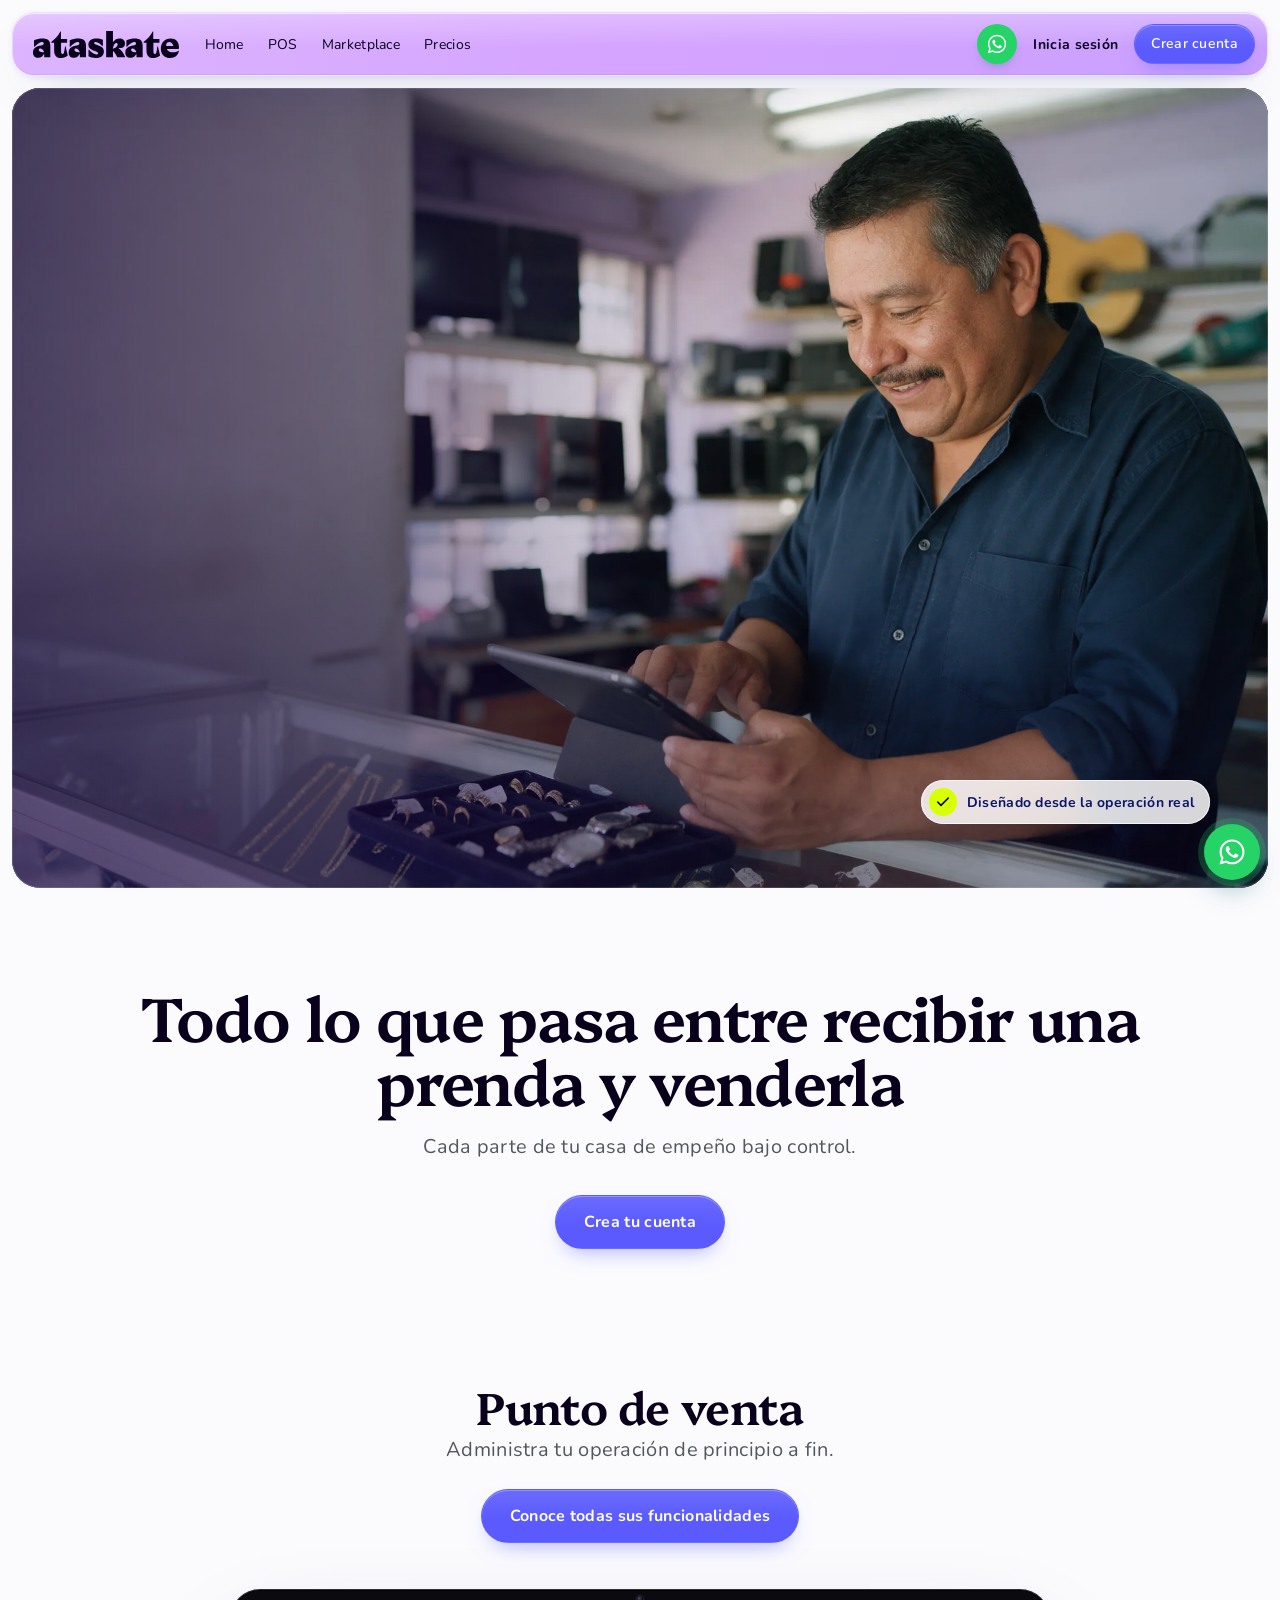
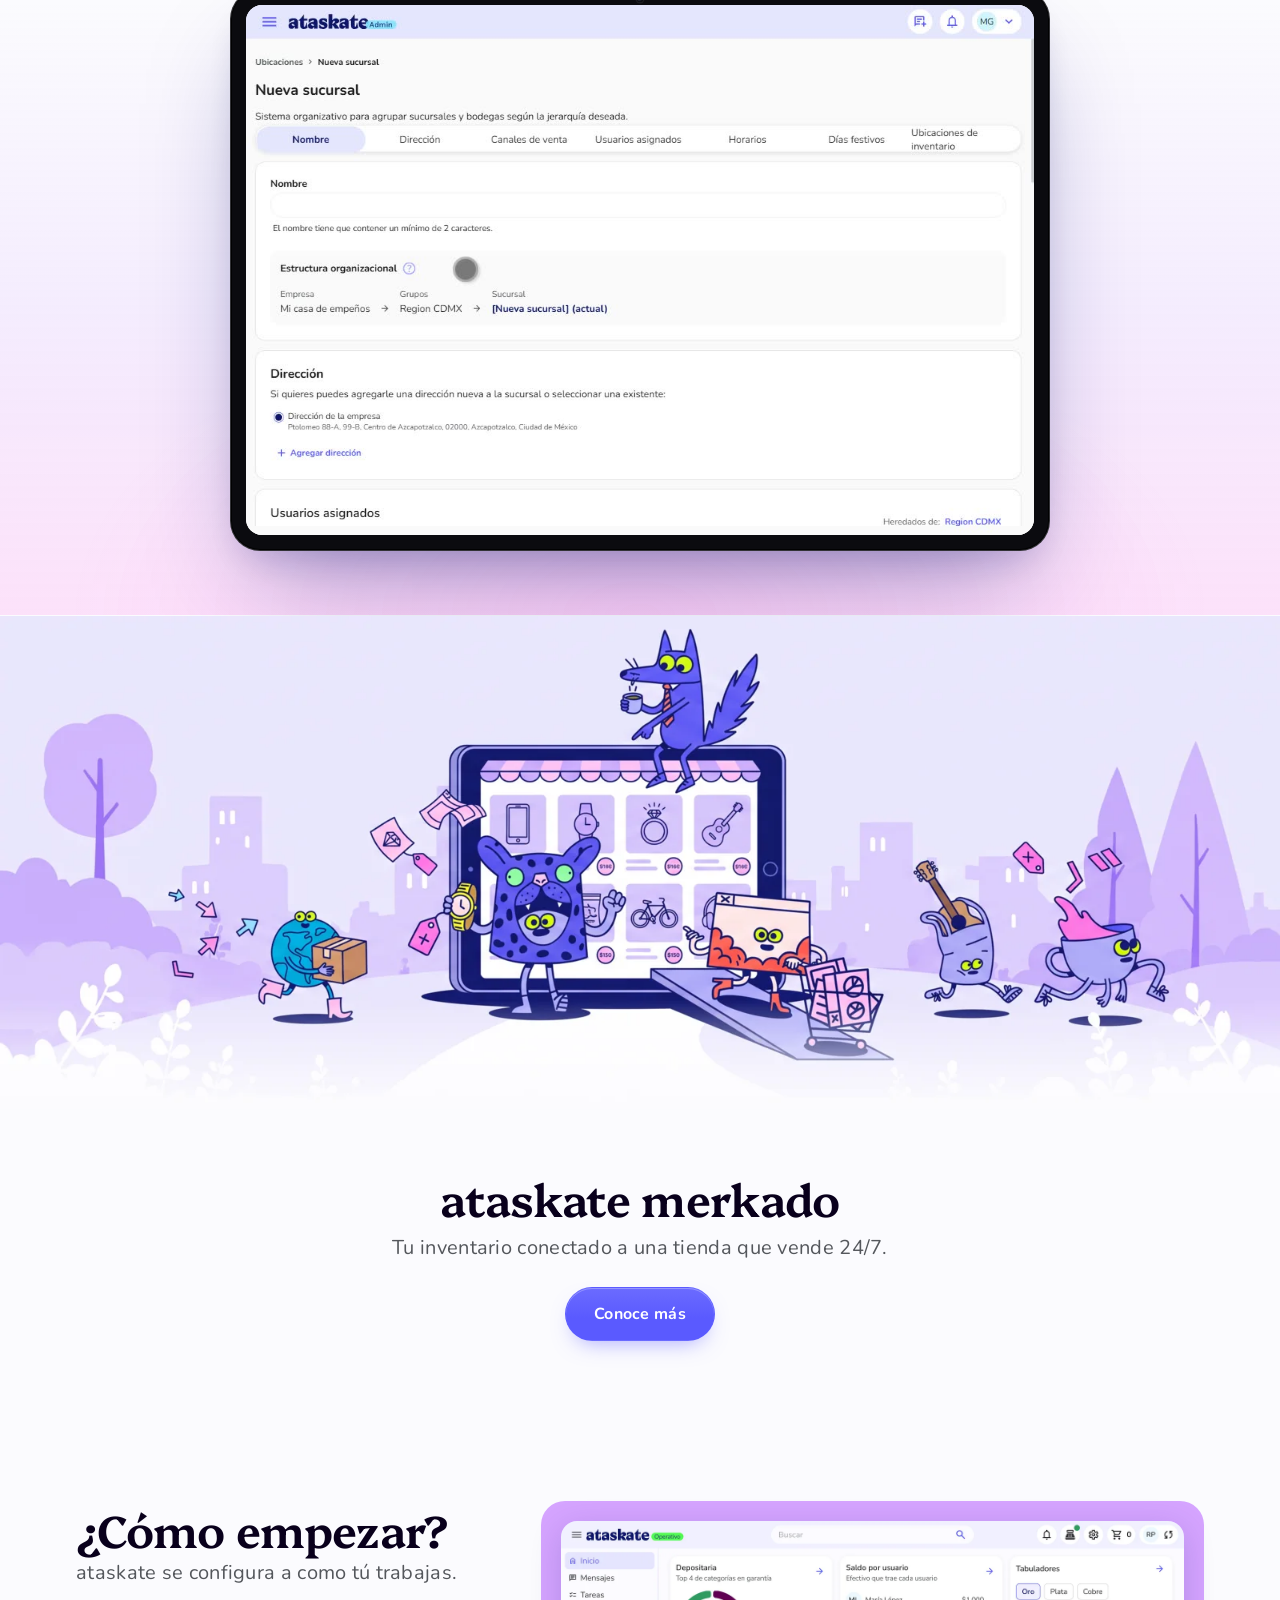
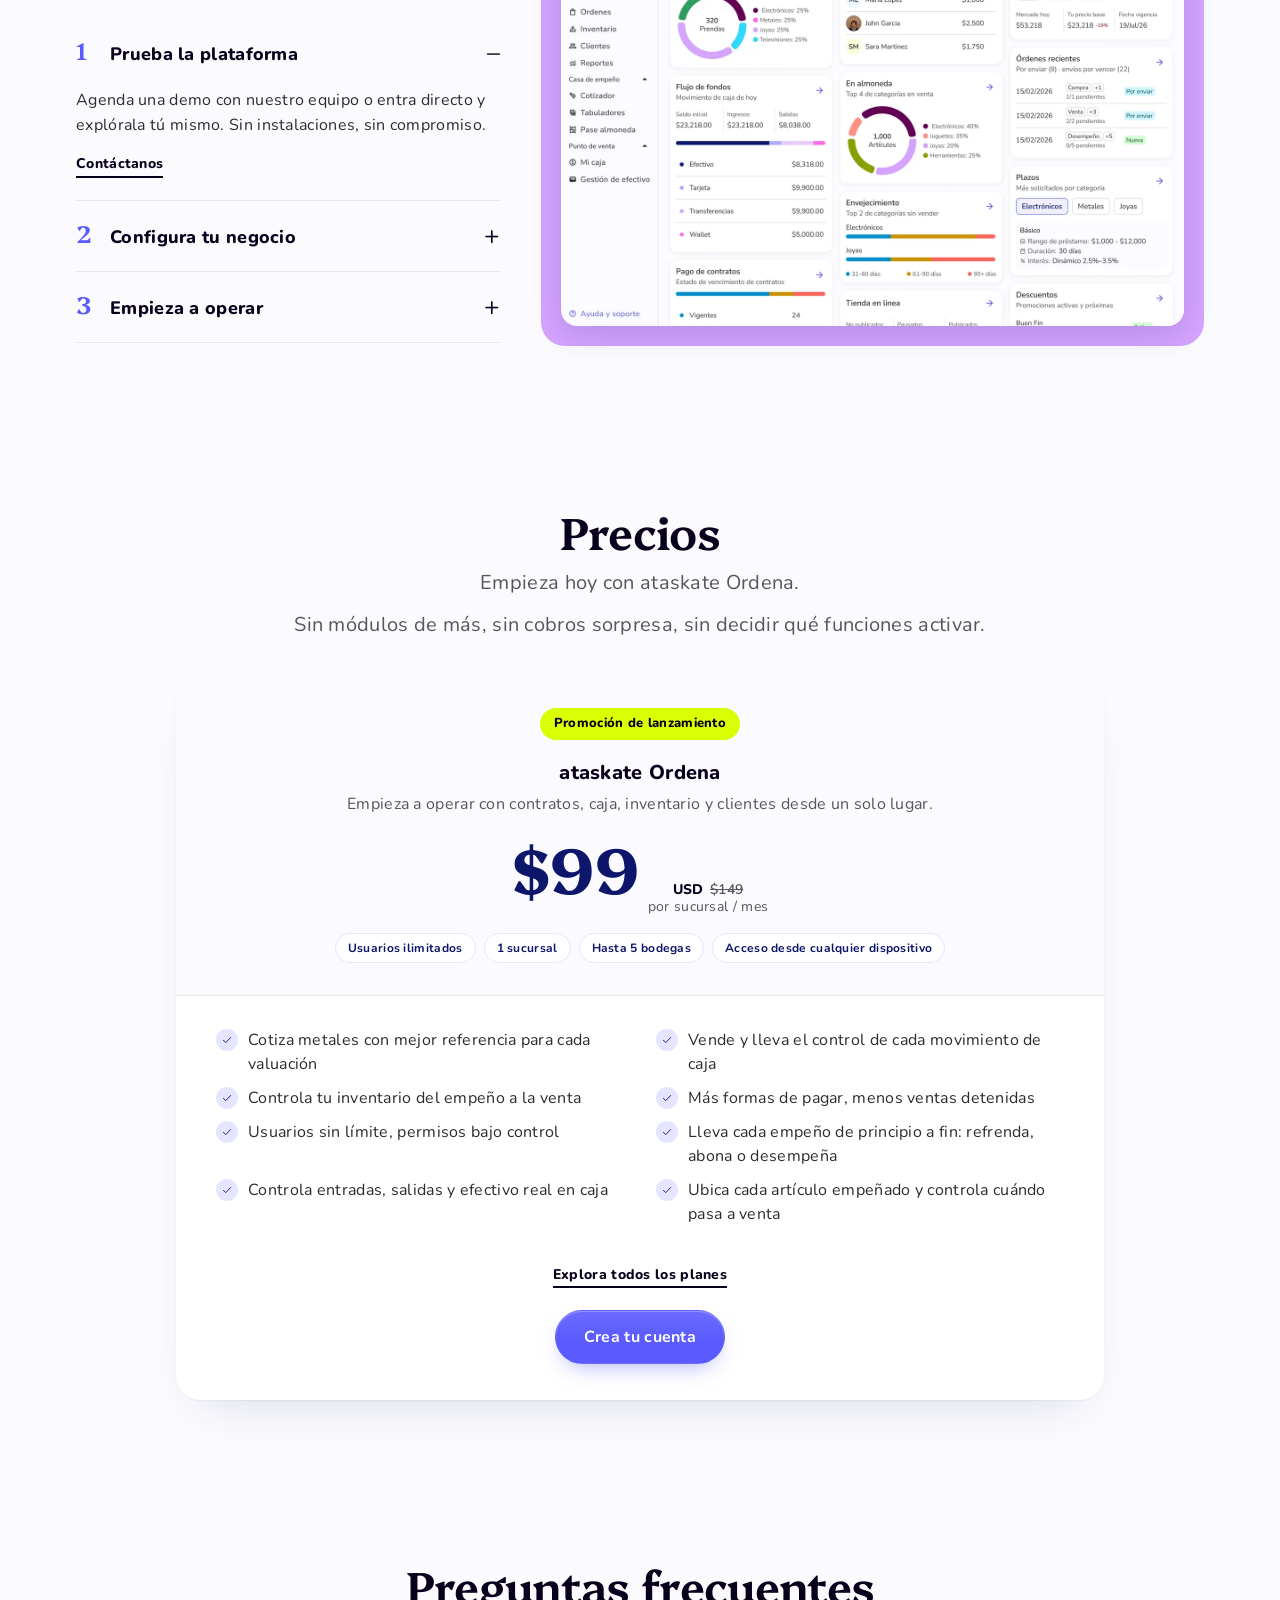
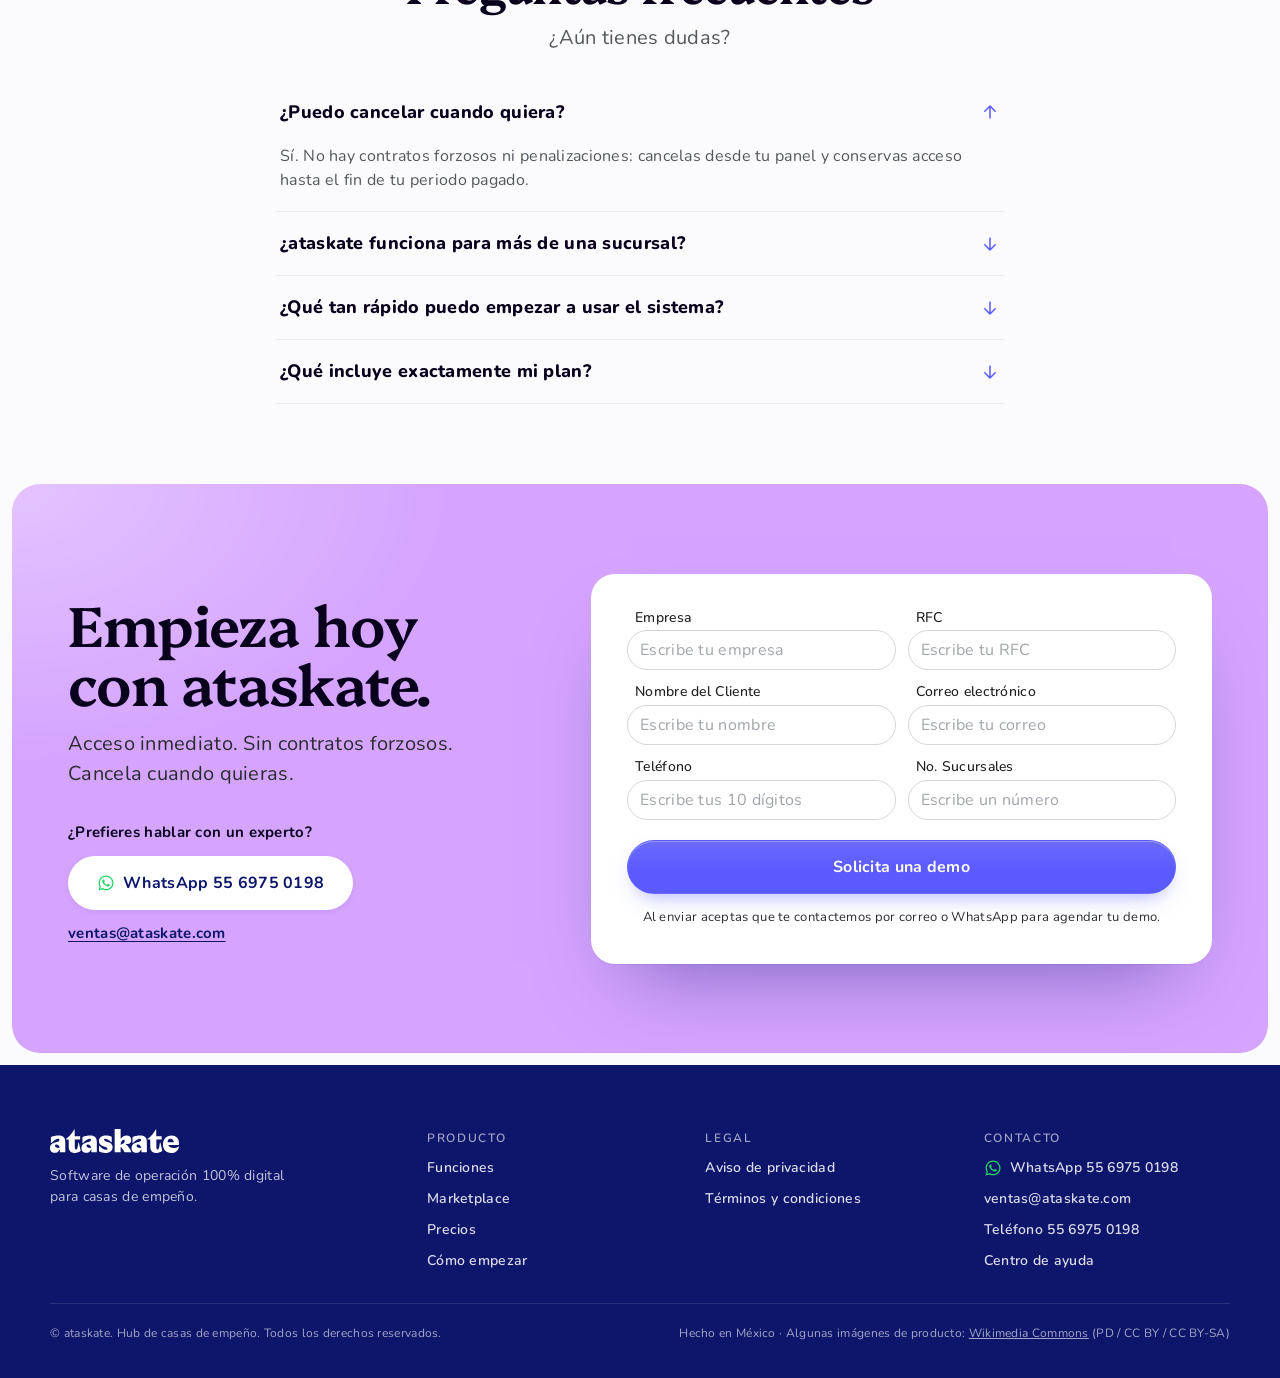
==== commit ad56132d: "Home: hero con la foto del mostrador (versión vertical en celular) y sin las tres fotos del intro" ====
--- a/index.html
+++ b/index.html
@@ -1,20 +1,18 @@
-<!DOCTYPE html><html lang="es-MX"> <head><meta charset="UTF-8"><meta name="viewport" content="width=device-width, initial-scale=1"><title>ataskate — Software prendario para casas de empeño</title><meta name="description" content="Contratos, inventario, crédito y venta en una sola plataforma hecha para casas de empeño. Sin papel, sin Excel, sin pretextos."><meta name="robots" content="index, follow, max-image-preview:large"><link rel="canonical" href="https://ataskate.com.mx/landing/"><link rel="icon" type="image/svg+xml" href="/brand/ataskate-mark.svg"><link rel="icon" href="/favicon.ico" sizes="48x48"><link rel="apple-touch-icon" href="/apple-touch-icon.png"><meta name="theme-color" content="#d5a4ff"><link rel="sitemap" type="application/xml" href="/sitemap.xml"><meta property="og:site_name" content="ataskate"><meta property="og:locale" content="es_MX"><meta property="og:type" content="website"><meta property="og:url" content="https://ataskate.com.mx/landing/"><meta property="og:title" content="ataskate — Software prendario para casas de empeño"><meta property="og:description" content="Contratos, inventario, crédito y venta en una sola plataforma hecha para casas de empeño. Sin papel, sin Excel, sin pretextos."><meta property="og:image" content="https://ataskate.com.mx/brand/og.png"><meta property="og:image:width" content="1200"><meta property="og:image:height" content="630"><meta property="og:image:alt" content="ataskate — punto de venta y operación para casas de empeño"><meta name="twitter:card" content="summary_large_image"><link rel="preconnect" href="https://fonts.googleapis.com"><link rel="preconnect" href="https://fonts.gstatic.com" crossorigin><link href="https://fonts.googleapis.com/css2?family=Nunito:wght@400;600;700;800&family=Platypi:wght@600;700&display=swap" rel="stylesheet"><script>(function(){const id = "ypi6x94vpf";
+<!DOCTYPE html><html lang="es-MX"> <head><meta charset="UTF-8"><meta name="viewport" content="width=device-width, initial-scale=1"><title>ataskate — Software prendario para casas de empeño</title><meta name="description" content="Contratos, inventario, crédito y venta en una sola plataforma hecha para casas de empeño. Sin papel, sin Excel, sin pretextos."><meta name="robots" content="index, follow, max-image-preview:large"><link rel="canonical" href="https://ataskate.com.mx/"><link rel="icon" type="image/svg+xml" href="/brand/ataskate-mark.svg"><link rel="icon" href="/favicon.ico" sizes="48x48"><link rel="apple-touch-icon" href="/apple-touch-icon.png"><meta name="theme-color" content="#d5a4ff"><link rel="sitemap" type="application/xml" href="/sitemap.xml"><meta property="og:site_name" content="ataskate"><meta property="og:locale" content="es_MX"><meta property="og:type" content="website"><meta property="og:url" content="https://ataskate.com.mx/"><meta property="og:title" content="ataskate — Software prendario para casas de empeño"><meta property="og:description" content="Contratos, inventario, crédito y venta en una sola plataforma hecha para casas de empeño. Sin papel, sin Excel, sin pretextos."><meta property="og:image" content="https://ataskate.com.mx/brand/og.png"><meta property="og:image:width" content="1200"><meta property="og:image:height" content="630"><meta property="og:image:alt" content="ataskate — punto de venta y operación para casas de empeño"><meta name="twitter:card" content="summary_large_image"><link rel="preconnect" href="https://fonts.googleapis.com"><link rel="preconnect" href="https://fonts.gstatic.com" crossorigin><link href="https://fonts.googleapis.com/css2?family=Nunito:wght@400;600;700;800&family=Platypi:wght@600;700&display=swap" rel="stylesheet"><script>(function(){const id = "ypi6x94vpf";
 
     (function (c, l, a, r, i, t, y) {
       c[a] = c[a] || function () { (c[a].q = c[a].q || []).push(arguments); };
       t = l.createElement(r); t.async = 1; t.src = 'https://www.clarity.ms/tag/' + i;
       y = l.getElementsByTagName(r)[0]; y.parentNode.insertBefore(t, y);
     })(window, document, 'clarity', 'script', id);
-  })();</script><link rel="preload" as="image" href="/video/landing-pos-poster.jpg"><link rel="stylesheet" href="/_astro/landing.BouQWI2k.css">
-<link rel="stylesheet" href="/_astro/landing.DR1D8Yzs.css">
-<style>.wa--foot[data-astro-cid-sbyz6brq]{display:inline-flex;align-items:center;gap:8px}.wa--foot[data-astro-cid-sbyz6brq] svg[data-astro-cid-sbyz6brq]{flex:none;color:#25d366}.wa--flotante[data-astro-cid-sbyz6brq]{position:fixed;right:max(20px,env(safe-area-inset-right));bottom:max(20px,env(safe-area-inset-bottom));z-index:40;display:inline-flex;align-items:center;justify-content:center;width:56px;height:56px;border-radius:50%;background:#25d366;color:#fff;box-shadow:0 0 0 6px #25d36638,0 14px 30px -10px #075e5499;transition:transform .15s,background-color .15s,opacity .2s,visibility 0s}.wa--flotante[data-astro-cid-sbyz6brq]:hover{background:#128c7e;transform:translateY(-2px)}.wa--flotante[data-astro-cid-sbyz6brq]:active{transform:none}.wa--flotante[data-astro-cid-sbyz6brq]:focus-visible{border-radius:50%;outline:3px solid #0d166b;outline-offset:3px}.wa--flotante[data-astro-cid-sbyz6brq].is-oculto{opacity:0;visibility:hidden;pointer-events:none;transition:opacity .2s,visibility 0s .2s}@media (prefers-reduced-motion: reduce){.wa--flotante[data-astro-cid-sbyz6brq],.wa--flotante[data-astro-cid-sbyz6brq].is-oculto{transition:none}.wa--flotante[data-astro-cid-sbyz6brq]:hover{transform:none}}@media print{.wa--flotante[data-astro-cid-sbyz6brq]{display:none}}
-</style>
-<link rel="stylesheet" href="/_astro/landing.DGAdEn74.css"><script type="module" src="/_astro/hoisted.Dxt5h6Gp.js"></script></head> <body> <a class="skip" href="#main">Saltar al contenido</a>     <header class="mast" data-astro-cid-bcnnqveb> <div class="mast__bar" data-astro-cid-bcnnqveb> <a class="mast__brand" href="#top" aria-label="ataskate — inicio" data-astro-cid-bcnnqveb> <img src="/brand/ataskate-ink.svg" alt="ataskate" width="335" height="62" data-astro-cid-bcnnqveb> </a> <nav class="mast__nav" id="mast-nav" aria-label="Principal" data-astro-cid-bcnnqveb> <a href="#top" data-astro-cid-bcnnqveb>Home</a><a href="/punto-de-venta/" data-astro-cid-bcnnqveb>POS</a><a href="/marketplace/" data-astro-cid-bcnnqveb>Marketplace</a><a href="/planes/" data-astro-cid-bcnnqveb>Precios</a> </nav> <a class="wa wa--mast mast__wa" data-wa="mast" href="https://wa.me/525569750198?text=Hola%2C%20quiero%20m%C3%A1s%20informaci%C3%B3n%20de%20ataskate." target="_blank" rel="noopener" aria-label="Escríbenos por WhatsApp (se abre en otra pestaña)" title="Escríbenos por WhatsApp" data-astro-cid-bcnnqveb data-astro-cid-sbyz6brq><svg viewBox="0 0 24 24" width="22" height="22" fill="currentColor" aria-hidden="true" data-astro-cid-sbyz6brq><path d="M2 22L3.41254 16.8642C2.5409 15.3608 2.08289 13.6567 2.08373 11.9092C2.08624 6.44583 6.55329 2 12.0419 2C14.7053 2.00083 17.2056 3.03333 19.0862 4.90667C20.9659 6.78 22.0008 9.27 22 11.9183C21.9975 17.3825 17.5304 21.8283 12.0419 21.8283C10.3756 21.8275 8.73365 21.4117 7.27924 20.6217L2 22ZM7.52374 18.8275C8.92707 19.6567 10.2668 20.1533 12.0385 20.1542C16.6002 20.1542 20.3162 16.4592 20.3187 11.9167C20.3204 7.365 16.622 3.675 12.0452 3.67333C7.4802 3.67333 3.76673 7.36833 3.76505 11.91C3.76421 13.7642 4.31014 15.1525 5.22699 16.605L4.39052 19.645L7.52374 18.8275ZM17.0582 14.2742C16.9962 14.1708 16.8304 14.1092 16.5809 13.985C16.3322 13.8608 15.1089 13.2617 14.8803 13.1792C14.6526 13.0967 14.4868 13.055 14.3202 13.3033C14.1544 13.5508 13.6771 14.1092 13.5323 14.2742C13.3874 14.4392 13.2417 14.46 12.993 14.3358C12.7444 14.2117 11.9422 13.9508 10.9919 13.1067C10.2525 12.45 9.75266 11.6392 9.6078 11.3908C9.46295 11.1433 9.59273 11.0092 9.71665 10.8858C9.82885 10.775 9.96533 10.5967 10.0901 10.4517C10.2165 10.3083 10.2576 10.205 10.3413 10.0392C10.4242 9.87417 10.3832 9.72917 10.3204 9.605C10.2576 9.48167 9.76019 8.2625 9.55338 7.76667C9.35075 7.28417 9.14561 7.34917 8.99322 7.34167L8.51595 7.33333C8.35016 7.33333 8.08055 7.395 7.8528 7.64333C7.62505 7.89167 6.982 8.49 6.982 9.70917C6.982 10.9283 7.87373 12.1058 7.99765 12.2708C8.12241 12.4358 9.75182 14.9375 12.2478 16.01C12.8415 16.265 13.3054 16.4175 13.6662 16.5317C14.2624 16.72 14.805 16.6933 15.2337 16.63C15.7118 16.5592 16.7057 16.0308 16.9133 15.4525C17.121 14.8733 17.121 14.3775 17.0582 14.2742Z" data-astro-cid-sbyz6brq></path></svg></a>   <a class="mast__login" href="#cta" data-astro-cid-bcnnqveb>Inicia sesión</a> <a class="btn btn--primary btn--sm mast__cta" href="#cta" data-astro-cid-bcnnqveb>Crear cuenta</a> <button class="mast__burger" type="button" data-menu aria-controls="mast-nav" aria-expanded="false" aria-label="Abrir menú" data-astro-cid-bcnnqveb> <span data-astro-cid-bcnnqveb></span><span data-astro-cid-bcnnqveb></span><span data-astro-cid-bcnnqveb></span> </button> </div> </header> <main id="main" data-astro-cid-bcnnqveb> <!-- ============================== HERO ============================== --> <!-- Cinematic hero: the counter footage runs full-bleed behind a left
-         scrim, Shopify-style, with the copy in white on top. --> <section class="hero" id="top" data-astro-cid-bcnnqveb> <div class="hero__bg" aria-hidden="true" data-astro-cid-bcnnqveb> <img class="hero__img" src="/img/hero-home.webp" alt="" width="1669" height="942" fetchpriority="high" decoding="async" data-astro-cid-bcnnqveb> </div> <div class="hero__scrim" aria-hidden="true" data-astro-cid-bcnnqveb></div> <div class="hero__inner" data-astro-cid-bcnnqveb> <div class="hero__copy" data-astro-cid-bcnnqveb> <p class="hero__eyebrow" data-astro-cid-bcnnqveb><span class="hero__dot" aria-hidden="true" data-astro-cid-bcnnqveb></span>Software para casas de empeño</p> <h1 class="hero__title" data-astro-cid-bcnnqveb>
+  })();</script><link rel="preload" as="image" href="/video/landing-pos-poster.jpg"><link rel="stylesheet" href="/_astro/landing.D-2maoCO.css">
+<link rel="stylesheet" href="/_astro/landing.RTOIWTaR.css">
+<link rel="stylesheet" href="/_astro/landing.Bv2JLDjp.css"><script type="module" src="/_astro/hoisted.Dxt5h6Gp.js"></script></head> <body> <a class="skip" href="#main">Saltar al contenido</a>     <header class="mast" data-astro-cid-bcnnqveb> <div class="mast__bar" data-astro-cid-bcnnqveb> <a class="mast__brand" href="#top" aria-label="ataskate — inicio" data-astro-cid-bcnnqveb> <img src="/brand/ataskate-ink.svg" alt="ataskate" width="335" height="62" data-astro-cid-bcnnqveb> </a> <nav class="mast__nav" id="mast-nav" aria-label="Principal" data-astro-cid-bcnnqveb> <a href="#top" data-astro-cid-bcnnqveb>Home</a><a href="/punto-de-venta/" data-astro-cid-bcnnqveb>POS</a><a href="/marketplace/" data-astro-cid-bcnnqveb>Marketplace</a><a href="/planes/" data-astro-cid-bcnnqveb>Precios</a> </nav> <a class="wa wa--mast mast__wa" data-wa="mast" href="https://wa.me/525569750198?text=Hola%2C%20quiero%20m%C3%A1s%20informaci%C3%B3n%20de%20ataskate." target="_blank" rel="noopener" aria-label="Escríbenos por WhatsApp (se abre en otra pestaña)" title="Escríbenos por WhatsApp" data-astro-cid-bcnnqveb data-astro-cid-sbyz6brq><svg viewBox="0 0 24 24" width="22" height="22" fill="currentColor" aria-hidden="true" data-astro-cid-sbyz6brq><path d="M2 22L3.41254 16.8642C2.5409 15.3608 2.08289 13.6567 2.08373 11.9092C2.08624 6.44583 6.55329 2 12.0419 2C14.7053 2.00083 17.2056 3.03333 19.0862 4.90667C20.9659 6.78 22.0008 9.27 22 11.9183C21.9975 17.3825 17.5304 21.8283 12.0419 21.8283C10.3756 21.8275 8.73365 21.4117 7.27924 20.6217L2 22ZM7.52374 18.8275C8.92707 19.6567 10.2668 20.1533 12.0385 20.1542C16.6002 20.1542 20.3162 16.4592 20.3187 11.9167C20.3204 7.365 16.622 3.675 12.0452 3.67333C7.4802 3.67333 3.76673 7.36833 3.76505 11.91C3.76421 13.7642 4.31014 15.1525 5.22699 16.605L4.39052 19.645L7.52374 18.8275ZM17.0582 14.2742C16.9962 14.1708 16.8304 14.1092 16.5809 13.985C16.3322 13.8608 15.1089 13.2617 14.8803 13.1792C14.6526 13.0967 14.4868 13.055 14.3202 13.3033C14.1544 13.5508 13.6771 14.1092 13.5323 14.2742C13.3874 14.4392 13.2417 14.46 12.993 14.3358C12.7444 14.2117 11.9422 13.9508 10.9919 13.1067C10.2525 12.45 9.75266 11.6392 9.6078 11.3908C9.46295 11.1433 9.59273 11.0092 9.71665 10.8858C9.82885 10.775 9.96533 10.5967 10.0901 10.4517C10.2165 10.3083 10.2576 10.205 10.3413 10.0392C10.4242 9.87417 10.3832 9.72917 10.3204 9.605C10.2576 9.48167 9.76019 8.2625 9.55338 7.76667C9.35075 7.28417 9.14561 7.34917 8.99322 7.34167L8.51595 7.33333C8.35016 7.33333 8.08055 7.395 7.8528 7.64333C7.62505 7.89167 6.982 8.49 6.982 9.70917C6.982 10.9283 7.87373 12.1058 7.99765 12.2708C8.12241 12.4358 9.75182 14.9375 12.2478 16.01C12.8415 16.265 13.3054 16.4175 13.6662 16.5317C14.2624 16.72 14.805 16.6933 15.2337 16.63C15.7118 16.5592 16.7057 16.0308 16.9133 15.4525C17.121 14.8733 17.121 14.3775 17.0582 14.2742Z" data-astro-cid-sbyz6brq></path></svg></a>   <a class="mast__login" href="#cta" data-astro-cid-bcnnqveb>Inicia sesión</a> <a class="btn btn--primary btn--sm mast__cta" href="#cta" data-astro-cid-bcnnqveb>Crear cuenta</a> <button class="mast__burger" type="button" data-menu aria-controls="mast-nav" aria-expanded="false" aria-label="Abrir menú" data-astro-cid-bcnnqveb> <span data-astro-cid-bcnnqveb></span><span data-astro-cid-bcnnqveb></span><span data-astro-cid-bcnnqveb></span> </button> </div> </header> <main id="main" data-astro-cid-bcnnqveb> <!-- ============================== HERO ============================== --> <!-- Cinematic hero: the counter footage runs full-bleed behind a left
+         scrim, Shopify-style, with the copy in white on top. --> <section class="hero" id="top" data-astro-cid-bcnnqveb> <div class="hero__bg" aria-hidden="true" data-astro-cid-bcnnqveb>  <picture data-astro-cid-bcnnqveb> <source media="(max-width: 880px)" srcset="/img/hero-mostrador-m.webp" width="1100" height="2257" data-astro-cid-bcnnqveb> <img class="hero__img" src="/img/hero-mostrador.webp" alt="" width="2400" height="1355" fetchpriority="high" decoding="async" data-astro-cid-bcnnqveb> </picture> </div> <div class="hero__scrim" aria-hidden="true" data-astro-cid-bcnnqveb></div> <div class="hero__inner" data-astro-cid-bcnnqveb> <div class="hero__copy" data-astro-cid-bcnnqveb> <p class="hero__eyebrow" data-astro-cid-bcnnqveb><span class="hero__dot" aria-hidden="true" data-astro-cid-bcnnqveb></span>Software para casas de empeño</p> <h1 class="hero__title" data-astro-cid-bcnnqveb>
 Una nueva forma de <em data-astro-cid-bcnnqveb>operar</em> tu casa de empeño
 </h1> <p class="hero__lede" data-astro-cid-bcnnqveb>
 Conecta del empeño a la venta en un mismo lugar.
-</p> <div class="hero__actions" data-astro-cid-bcnnqveb> <a class="btn btn--primary" href="#funciones" data-astro-cid-bcnnqveb>Conoce ataskate</a> </div> <ul class="hero__proof" data-astro-cid-bcnnqveb> <li data-astro-cid-bcnnqveb><svg viewBox="0 0 24 24" width="18" height="18" fill="none" stroke="currentColor" stroke-width="2.4" stroke-linecap="round" stroke-linejoin="round" aria-hidden="true" data-astro-cid-bcnnqveb><path d="M20 6 9 17l-5-5" data-astro-cid-bcnnqveb></path></svg>Operación 100% digital</li><li data-astro-cid-bcnnqveb><svg viewBox="0 0 24 24" width="18" height="18" fill="none" stroke="currentColor" stroke-width="2.4" stroke-linecap="round" stroke-linejoin="round" aria-hidden="true" data-astro-cid-bcnnqveb><path d="M20 6 9 17l-5-5" data-astro-cid-bcnnqveb></path></svg>Información protegida</li><li data-astro-cid-bcnnqveb><svg viewBox="0 0 24 24" width="18" height="18" fill="none" stroke="currentColor" stroke-width="2.4" stroke-linecap="round" stroke-linejoin="round" aria-hidden="true" data-astro-cid-bcnnqveb><path d="M20 6 9 17l-5-5" data-astro-cid-bcnnqveb></path></svg>Sin instalaciones</li> </ul> </div> <p class="hero__badge" data-astro-cid-bcnnqveb> <span class="hero__badge-ico" aria-hidden="true" data-astro-cid-bcnnqveb><svg viewBox="0 0 24 24" width="16" height="16" fill="none" stroke="currentColor" stroke-width="2.4" stroke-linecap="round" stroke-linejoin="round" aria-hidden="true" data-astro-cid-bcnnqveb><path d="M20 6 9 17l-5-5" data-astro-cid-bcnnqveb></path></svg></span> Diseñado desde la operación real </p> </div> </section> <!-- ============================== FUNCIONES ============================== --> <!-- ============================== SUITE (bento bajo el hero) ============================== --> <section class="suite" id="funciones" data-astro-cid-bcnnqveb> <div class="intro" data-astro-cid-bcnnqveb> <div class="head head--center intro__head" data-astro-cid-bcnnqveb> <h2 class="h2 intro__title" data-astro-cid-bcnnqveb>Todo lo que pasa entre recibir una prenda y venderla</h2> <p class="lede intro__sub" data-astro-cid-bcnnqveb>Cada parte de tu casa de empeño bajo control.</p> <a class="btn btn--primary intro__cta" href="#cta" data-astro-cid-bcnnqveb>Crea tu cuenta</a> </div> <div class="intro__cards" data-astro-cid-bcnnqveb> <figure class="icard icard--0" data-astro-cid-bcnnqveb> <img src="/img/intro/caja.webp" alt="Avalúo de una cadena de oro en el mostrador" width="800" height="1131" loading="lazy" decoding="async" data-astro-cid-bcnnqveb> </figure><figure class="icard icard--1" data-astro-cid-bcnnqveb> <img src="/img/intro/prenda.webp" alt="Entrega de un reloj en su estuche sobre el mostrador de la sucursal" width="800" height="1131" loading="lazy" decoding="async" data-astro-cid-bcnnqveb> </figure><figure class="icard icard--2" data-astro-cid-bcnnqveb> <img src="/img/intro/venta.webp" alt="Empaque de una pieza vendida en el Marketplace" width="800" height="1131" loading="lazy" decoding="async" data-astro-cid-bcnnqveb> </figure> </div> </div> <div class="pos-hero" data-poshero data-astro-cid-bcnnqveb> <div class="suite__kicker suite__kicker--center" data-astro-cid-bcnnqveb> <span class="eyebrow" data-astro-cid-bcnnqveb>Punto de venta</span> <p data-astro-cid-bcnnqveb>Administra tu operación de principio a fin.</p> <a class="btn btn--primary" href="/punto-de-venta/" data-astro-cid-bcnnqveb>Conoce todas sus funcionalidades</a> </div> <div class="pos-hero__stage" data-astro-cid-bcnnqveb> <figure class="branches__device pos-hero__device" data-astro-cid-bcnnqveb> <video src="/video/suc-crear.mp4" poster="/video/suc-crear-poster.jpg" width="1052" height="708" autoplay muted loop playsinline preload="metadata" aria-label="Recorrido del punto de venta de ataskate" data-astro-cid-bcnnqveb></video> </figure> </div> </div><div class="mkt-hero" id="marketplace" data-mkthero data-astro-cid-bcnnqveb> <figure class="mkt-hero__art" data-astro-cid-bcnnqveb> <img src="/img/mkt-merkado.webp" srcset="/img/mkt-merkado-1600.webp 1600w, /img/mkt-merkado.webp 3168w" sizes="100vw" alt="Ilustración del Marketplace de ataskate: personajes que compran, venden y envían artículos desde una tienda en una tablet" width="3168" height="1220" loading="lazy" decoding="async" data-astro-cid-bcnnqveb> </figure> <div class="suite__kicker suite__kicker--center" data-astro-cid-bcnnqveb> <span class="eyebrow" data-astro-cid-bcnnqveb>ataskate merkado</span> <p data-astro-cid-bcnnqveb>Tu inventario conectado a una tienda que vende 24/7.</p> <a class="btn btn--primary" href="/marketplace/" data-astro-cid-bcnnqveb>Conoce más</a> </div> </div> </section> <!-- ============================== CÓMO EMPEZAR ============================== --> <section class="section start" id="como-empezar" data-astro-cid-bcnnqveb> <div class="start__grid" data-astro-cid-bcnnqveb> <div class="start__copy" data-astro-cid-bcnnqveb> <h2 class="eyebrow" data-astro-cid-bcnnqveb>¿Cómo empezar?</h2> <p class="start__sub" data-astro-cid-bcnnqveb>ataskate se configura a como tú trabajas.</p> <div class="acc" data-acc data-astro-cid-bcnnqveb> <div class="acc__item" data-astro-cid-bcnnqveb> <h3 class="acc__h" data-astro-cid-bcnnqveb> <button type="button" class="acc__btn" aria-expanded="true" aria-controls="paso-0" id="paso-btn-0" data-astro-cid-bcnnqveb> <span class="acc__label" data-astro-cid-bcnnqveb> <span class="acc__num" aria-hidden="true" data-astro-cid-bcnnqveb>1</span> Prueba la plataforma </span> <span class="acc__sign" aria-hidden="true" data-astro-cid-bcnnqveb>–</span> </button> </h3> <div class="acc__panel" id="paso-0" role="region" aria-labelledby="paso-btn-0" data-astro-cid-bcnnqveb> <p data-astro-cid-bcnnqveb>Agenda una demo con nuestro equipo o entra directo y explórala tú mismo. Sin instalaciones, sin compromiso.</p> <a class="link-underline link-underline--sm" href="#cta" data-astro-cid-bcnnqveb>Contáctanos</a> </div> </div><div class="acc__item" data-astro-cid-bcnnqveb> <h3 class="acc__h" data-astro-cid-bcnnqveb> <button type="button" class="acc__btn" aria-expanded="false" aria-controls="paso-1" id="paso-btn-1" data-astro-cid-bcnnqveb> <span class="acc__label" data-astro-cid-bcnnqveb> <span class="acc__num" aria-hidden="true" data-astro-cid-bcnnqveb>2</span> Configura tu negocio </span> <span class="acc__sign" aria-hidden="true" data-astro-cid-bcnnqveb>+</span> </button> </h3> <div class="acc__panel" id="paso-1" role="region" aria-labelledby="paso-btn-1" hidden data-astro-cid-bcnnqveb> <p data-astro-cid-bcnnqveb>Sucursales, usuarios y roles listos en minutos, no en semanas.</p>  </div> </div><div class="acc__item" data-astro-cid-bcnnqveb> <h3 class="acc__h" data-astro-cid-bcnnqveb> <button type="button" class="acc__btn" aria-expanded="false" aria-controls="paso-2" id="paso-btn-2" data-astro-cid-bcnnqveb> <span class="acc__label" data-astro-cid-bcnnqveb> <span class="acc__num" aria-hidden="true" data-astro-cid-bcnnqveb>3</span> Empieza a operar </span> <span class="acc__sign" aria-hidden="true" data-astro-cid-bcnnqveb>+</span> </button> </h3> <div class="acc__panel" id="paso-2" role="region" aria-labelledby="paso-btn-2" hidden data-astro-cid-bcnnqveb> <p data-astro-cid-bcnnqveb>Cobra, presta y vende desde el mostrador desde el primer día.</p>  </div> </div> </div> </div> <!-- Product shots on the lila panel — one per step, swapped with a
+</p> <div class="hero__actions" data-astro-cid-bcnnqveb> <a class="btn btn--primary" href="#funciones" data-astro-cid-bcnnqveb>Conoce ataskate</a> </div> <ul class="hero__proof" data-astro-cid-bcnnqveb> <li data-astro-cid-bcnnqveb><svg viewBox="0 0 24 24" width="18" height="18" fill="none" stroke="currentColor" stroke-width="2.4" stroke-linecap="round" stroke-linejoin="round" aria-hidden="true" data-astro-cid-bcnnqveb><path d="M20 6 9 17l-5-5" data-astro-cid-bcnnqveb></path></svg>Operación 100% digital</li><li data-astro-cid-bcnnqveb><svg viewBox="0 0 24 24" width="18" height="18" fill="none" stroke="currentColor" stroke-width="2.4" stroke-linecap="round" stroke-linejoin="round" aria-hidden="true" data-astro-cid-bcnnqveb><path d="M20 6 9 17l-5-5" data-astro-cid-bcnnqveb></path></svg>Información protegida</li><li data-astro-cid-bcnnqveb><svg viewBox="0 0 24 24" width="18" height="18" fill="none" stroke="currentColor" stroke-width="2.4" stroke-linecap="round" stroke-linejoin="round" aria-hidden="true" data-astro-cid-bcnnqveb><path d="M20 6 9 17l-5-5" data-astro-cid-bcnnqveb></path></svg>Sin instalaciones</li> </ul> </div> <p class="hero__badge" data-astro-cid-bcnnqveb> <span class="hero__badge-ico" aria-hidden="true" data-astro-cid-bcnnqveb><svg viewBox="0 0 24 24" width="16" height="16" fill="none" stroke="currentColor" stroke-width="2.4" stroke-linecap="round" stroke-linejoin="round" aria-hidden="true" data-astro-cid-bcnnqveb><path d="M20 6 9 17l-5-5" data-astro-cid-bcnnqveb></path></svg></span> Diseñado desde la operación real </p> </div> </section> <!-- ============================== FUNCIONES ============================== --> <!-- ============================== SUITE (bento bajo el hero) ============================== --> <section class="suite" id="funciones" data-astro-cid-bcnnqveb> <div class="intro" data-astro-cid-bcnnqveb> <div class="head head--center intro__head" data-astro-cid-bcnnqveb> <h2 class="h2 intro__title" data-astro-cid-bcnnqveb>Todo lo que pasa entre recibir una prenda y venderla</h2> <p class="lede intro__sub" data-astro-cid-bcnnqveb>Cada parte de tu casa de empeño bajo control.</p> <a class="btn btn--primary intro__cta" href="#cta" data-astro-cid-bcnnqveb>Crea tu cuenta</a> </div>  </div> <div class="pos-hero" data-poshero data-astro-cid-bcnnqveb> <div class="suite__kicker suite__kicker--center" data-astro-cid-bcnnqveb> <span class="eyebrow" data-astro-cid-bcnnqveb>Punto de venta</span> <p data-astro-cid-bcnnqveb>Administra tu operación de principio a fin.</p> <a class="btn btn--primary" href="/punto-de-venta/" data-astro-cid-bcnnqveb>Conoce todas sus funcionalidades</a> </div> <div class="pos-hero__stage" data-astro-cid-bcnnqveb> <figure class="branches__device pos-hero__device" data-astro-cid-bcnnqveb> <video src="/video/suc-crear.mp4" poster="/video/suc-crear-poster.jpg" width="1052" height="708" autoplay muted loop playsinline preload="metadata" aria-label="Recorrido del punto de venta de ataskate" data-astro-cid-bcnnqveb></video> </figure> </div> </div><div class="mkt-hero" id="marketplace" data-mkthero data-astro-cid-bcnnqveb> <figure class="mkt-hero__art" data-astro-cid-bcnnqveb> <img src="/img/mkt-merkado.webp" srcset="/img/mkt-merkado-1600.webp 1600w, /img/mkt-merkado.webp 3168w" sizes="100vw" alt="Ilustración del Marketplace de ataskate: personajes que compran, venden y envían artículos desde una tienda en una tablet" width="3168" height="1220" loading="lazy" decoding="async" data-astro-cid-bcnnqveb> </figure> <div class="suite__kicker suite__kicker--center" data-astro-cid-bcnnqveb> <span class="eyebrow" data-astro-cid-bcnnqveb>ataskate merkado</span> <p data-astro-cid-bcnnqveb>Tu inventario conectado a una tienda que vende 24/7.</p> <a class="btn btn--primary" href="/marketplace/" data-astro-cid-bcnnqveb>Conoce más</a> </div> </div> </section> <!-- ============================== CÓMO EMPEZAR ============================== --> <section class="section start" id="como-empezar" data-astro-cid-bcnnqveb> <div class="start__grid" data-astro-cid-bcnnqveb> <div class="start__copy" data-astro-cid-bcnnqveb> <h2 class="eyebrow" data-astro-cid-bcnnqveb>¿Cómo empezar?</h2> <p class="start__sub" data-astro-cid-bcnnqveb>ataskate se configura a como tú trabajas.</p> <div class="acc" data-acc data-astro-cid-bcnnqveb> <div class="acc__item" data-astro-cid-bcnnqveb> <h3 class="acc__h" data-astro-cid-bcnnqveb> <button type="button" class="acc__btn" aria-expanded="true" aria-controls="paso-0" id="paso-btn-0" data-astro-cid-bcnnqveb> <span class="acc__label" data-astro-cid-bcnnqveb> <span class="acc__num" aria-hidden="true" data-astro-cid-bcnnqveb>1</span> Prueba la plataforma </span> <span class="acc__sign" aria-hidden="true" data-astro-cid-bcnnqveb>–</span> </button> </h3> <div class="acc__panel" id="paso-0" role="region" aria-labelledby="paso-btn-0" data-astro-cid-bcnnqveb> <p data-astro-cid-bcnnqveb>Agenda una demo con nuestro equipo o entra directo y explórala tú mismo. Sin instalaciones, sin compromiso.</p> <a class="link-underline link-underline--sm" href="#cta" data-astro-cid-bcnnqveb>Contáctanos</a> </div> </div><div class="acc__item" data-astro-cid-bcnnqveb> <h3 class="acc__h" data-astro-cid-bcnnqveb> <button type="button" class="acc__btn" aria-expanded="false" aria-controls="paso-1" id="paso-btn-1" data-astro-cid-bcnnqveb> <span class="acc__label" data-astro-cid-bcnnqveb> <span class="acc__num" aria-hidden="true" data-astro-cid-bcnnqveb>2</span> Configura tu negocio </span> <span class="acc__sign" aria-hidden="true" data-astro-cid-bcnnqveb>+</span> </button> </h3> <div class="acc__panel" id="paso-1" role="region" aria-labelledby="paso-btn-1" hidden data-astro-cid-bcnnqveb> <p data-astro-cid-bcnnqveb>Sucursales, usuarios y roles listos en minutos, no en semanas.</p>  </div> </div><div class="acc__item" data-astro-cid-bcnnqveb> <h3 class="acc__h" data-astro-cid-bcnnqveb> <button type="button" class="acc__btn" aria-expanded="false" aria-controls="paso-2" id="paso-btn-2" data-astro-cid-bcnnqveb> <span class="acc__label" data-astro-cid-bcnnqveb> <span class="acc__num" aria-hidden="true" data-astro-cid-bcnnqveb>3</span> Empieza a operar </span> <span class="acc__sign" aria-hidden="true" data-astro-cid-bcnnqveb>+</span> </button> </h3> <div class="acc__panel" id="paso-2" role="region" aria-labelledby="paso-btn-2" hidden data-astro-cid-bcnnqveb> <p data-astro-cid-bcnnqveb>Cobra, presta y vende desde el mostrador desde el primer día.</p>  </div> </div> </div> </div> <!-- Product shots on the lila panel — one per step, swapped with a
              spring pop when the visitor opens a step in the accordion. --> <div class="start__panel" data-astro-cid-bcnnqveb> <div class="start__shots" data-shots data-astro-cid-bcnnqveb> <img class="start__shot is-active" data-shot="0" src="/img/paso-prueba.webp" alt="Panel Operativo de ataskate: caja, depositaria, almoneda y órdenes en una pantalla" width="1400" height="910" loading="eager" decoding="async" data-astro-cid-bcnnqveb><img class="start__shot" data-shot="1" src="/img/paso-configura.webp" alt="Admin de ataskate: perfil de sucursal con líneas de negocio, horarios y usuarios" width="1400" height="910" loading="lazy" decoding="async" data-astro-cid-bcnnqveb><img class="start__shot" data-shot="2" src="/img/paso-operar.webp" alt="Inventario comercial de ataskate con artículos, filtros y precios de venta" width="1400" height="910" loading="lazy" decoding="async" data-astro-cid-bcnnqveb> </div> </div> </div> </section> <!-- ============================== LA RED ATASKATE (globo) ==============================
          Oculta a pedido (2026-10-05): para volver a mostrarla, poner MOSTRAR_RED = true. -->  <!-- ============================== PRECIOS ============================== --> <section class="section price" id="precios" data-astro-cid-bcnnqveb> <div class="head head--center" data-astro-cid-bcnnqveb> <h2 class="eyebrow" data-astro-cid-bcnnqveb>Precios</h2> <p class="lede price__sub" data-astro-cid-bcnnqveb>Empieza hoy con ataskate Ordena.</p> <p class="lede" data-astro-cid-bcnnqveb>Sin módulos de más, sin cobros sorpresa, sin decidir qué funciones activar.</p> </div> <div class="plan" data-astro-cid-bcnnqveb> <div class="plan__head" data-astro-cid-bcnnqveb> <span class="plan__promo" data-astro-cid-bcnnqveb>Promoción de lanzamiento</span> <div class="plan__id" data-astro-cid-bcnnqveb> <b data-astro-cid-bcnnqveb>ataskate Ordena</b> <span data-astro-cid-bcnnqveb>
 Empieza a operar con contratos, caja, inventario y clientes desde un solo lugar.
--- a/_astro/landing.D-2maoCO.css
+++ b/_astro/landing.D-2maoCO.css
@@ -0,0 +1 @@
+.wa--foot[data-astro-cid-sbyz6brq]{display:inline-flex;align-items:center;gap:8px}.wa--foot[data-astro-cid-sbyz6brq] svg[data-astro-cid-sbyz6brq]{flex:none;color:#25d366}.wa--flotante[data-astro-cid-sbyz6brq]{position:fixed;right:max(20px,env(safe-area-inset-right));bottom:max(20px,env(safe-area-inset-bottom));z-index:40;display:inline-flex;align-items:center;justify-content:center;width:56px;height:56px;border-radius:50%;background:#25d366;color:#fff;box-shadow:0 0 0 6px #25d36638,0 14px 30px -10px #075e5499;transition:transform .15s,background-color .15s,opacity .2s,visibility 0s}.wa--flotante[data-astro-cid-sbyz6brq]:hover{background:#128c7e;transform:translateY(-2px)}.wa--flotante[data-astro-cid-sbyz6brq]:active{transform:none}.wa--flotante[data-astro-cid-sbyz6brq]:focus-visible{border-radius:50%;outline:3px solid #0d166b;outline-offset:3px}.wa--flotante[data-astro-cid-sbyz6brq].is-oculto{opacity:0;visibility:hidden;pointer-events:none;transition:opacity .2s,visibility 0s .2s}@media (prefers-reduced-motion: reduce){.wa--flotante[data-astro-cid-sbyz6brq],.wa--flotante[data-astro-cid-sbyz6brq].is-oculto{transition:none}.wa--flotante[data-astro-cid-sbyz6brq]:hover{transform:none}}@media print{.wa--flotante[data-astro-cid-sbyz6brq]{display:none}}:root{--navy: #0d166b;--indigo: #5a5aff;--indigo-press: #4747e0;--purple-10: #fafaff;--purple-50: #f0f0ff;--purple-100: #e5e5ff;--purple-200: #acacff;--lila-200: #d5a4ff;--pink-100: #ff98ef;--pink-200: #ff6ae8;--lemon-200: #d8ff03;--ink: #09001c;--body: #2a2c2f;--caption: #54575c;--placeholder: #a1a5aa;--line: #d4d6d8;--line-soft: #e8e9ea;--empty: #eff0f0;--page: #fbfbfe;--ok-surface: #effaf4;--ok-icon: #309c60;--ok-title: #174a2e;--warn-surface: #ffebba;--warn-icon: #cc9200;--shadow-card: 0 1px 2px rgba(13, 22, 107, .05), 0 24px 48px -26px rgba(13, 22, 107, .16);--shadow-float: 0 8px 32px rgba(13, 22, 107, .16);--font-sans: "Nunito", -apple-system, "Segoe UI", Roboto, sans-serif;--font-display: "Platypi", Georgia, "Times New Roman", serif;--fs-d1: clamp(34px, 4vw, 56px);--lh-d1: 1.1;--fs-d2: clamp(30px, 3.5vw, 48px);--lh-d2: 1.12;--fs-d3: clamp(26px, 3vw, 38px);--lh-d3: 1.16;--fs-d4: 26px;--ls-display: -.015em;--fs-lede: 20px;--fs-title: 18px;--fs-body: 16px;--fs-small: 14px;--fs-micro: 12px;--measure: 60ch}*,*:before,*:after{box-sizing:border-box}html{scroll-behavior:smooth;scroll-padding-top:92px;-webkit-text-size-adjust:100%}body{margin:0;background:var(--page);color:var(--ink);font-family:var(--font-sans);font-size:16px;line-height:1.5;letter-spacing:.3px;overflow-x:clip;-webkit-font-smoothing:antialiased;-moz-osx-font-smoothing:grayscale}img,svg,video{display:block;max-width:100%}h1,h2,h3,p,figure{margin:0}h1,h2,h3{letter-spacing:0}ul{margin:0;padding:0;list-style:none}a{color:inherit;text-decoration:none}button{font:inherit;color:inherit;background:none;border:0;padding:0;cursor:pointer}input{font:inherit;color:inherit}:focus-visible{outline:3px solid var(--indigo);outline-offset:3px;border-radius:4px}.skip{position:absolute;left:-9999px;top:8px;z-index:100;padding:10px 18px;border-radius:100px;background:var(--navy);color:#fff;font-weight:700}.skip:focus{left:16px}::selection{background:var(--lemon-200);color:var(--ink)}@media (prefers-reduced-motion: reduce){html{scroll-behavior:auto}*,*:before,*:after{animation-duration:.001ms!important;animation-iteration-count:1!important;transition-duration:.001ms!important}}svg[data-astro-cid-r2m5lo7l]{display:block;flex:0 0 auto}.mast{position:sticky;top:12px;z-index:50;margin:12px 12px 0}.mast__bar{display:flex;align-items:center;gap:16px;min-height:64px;padding:0 12px 0 20px;background:linear-gradient(180deg,#ffffff42,#fff0 55%),linear-gradient(100deg,#dcb4ff 0%,var(--lila-200) 48%,#caa0ff 100%);border:1px solid rgba(255,255,255,.55);border-radius:22px;box-shadow:inset 0 1px #ffffffb3,inset 0 -1px #0d166b0f,0 2px 8px -2px #0d166b1f,0 24px 48px -28px #0d166b8c;-webkit-backdrop-filter:blur(18px) saturate(160%);backdrop-filter:blur(18px) saturate(160%);min-width:0}.mast__brand{display:inline-flex;align-items:center;flex:0 0 auto}.mast__brand img{height:27px;width:auto;display:block}.mast__nav{display:flex;align-items:center;gap:4px;flex:1}.mast__nav a{padding:8px 10px;border-radius:100px;font-size:14px;font-weight:400;color:var(--ink);white-space:nowrap;transition:background-color .2s,color .2s}.mast__nav a:hover{background:#ffffff80;color:var(--navy)}.mast__nav a:active{background:#ffffffb3;color:var(--navy)}.mast__nav a.is-active{background:#fff;color:var(--navy);font-weight:700;box-shadow:0 6px 14px -8px #0d166b73}.mast__login{flex:0 0 auto;font-size:14px;font-weight:700;color:var(--ink);white-space:nowrap;transition:color .2s}.mast__login:hover{color:var(--indigo)}.mast__wa{position:relative;flex:0 0 auto;display:inline-flex;align-items:center;justify-content:center;width:40px;height:40px;border-radius:50%;color:#fff;background:#25d366;box-shadow:0 6px 14px -8px #075e5499;transition:background-color .2s,transform .2s,box-shadow .2s}.mast__wa svg{width:22px;height:22px}.mast__wa:hover{background:#128c7e;transform:translateY(-1px);box-shadow:0 10px 20px -10px #075e54b3}.mast__wa:focus-visible{border-radius:50%;outline-offset:2px}.mast__bar .mast__cta{flex:0 0 auto}@media (max-width: 720px){.mast__login{display:none}.mast__bar:not(:has(.mast__burger)){flex-wrap:wrap;gap:12px;row-gap:4px;padding:10px 16px;min-height:0}.mast__bar:not(:has(.mast__burger)) .mast__cta{margin-left:auto}.mast__bar:not(:has(.mast__burger)) .mast__nav{order:3;flex:1 0 100%;gap:2px;margin-inline:-6px;padding-inline:6px;overflow-x:auto;scrollbar-width:none;-webkit-overflow-scrolling:touch}.mast__bar:not(:has(.mast__burger)) .mast__nav::-webkit-scrollbar{display:none}.mast__nav a{padding:10px 12px}}@media (min-width: 721px) and (max-width: 820px){.mast__bar:not(:has(.mast__burger)) .mast__login{display:none}}@media (min-width: 400px) and (max-width: 720px){.mast__bar:not(:has(.mast__burger)) .mast__wa{margin-left:auto}.mast__bar:not(:has(.mast__burger)) .mast__wa~.mast__cta{margin-left:0}}@media (max-width: 399px){.mast__wa{display:none}}.btn{display:inline-flex;align-items:center;justify-content:center;gap:8px;font-family:var(--font-sans);font-weight:700;font-size:16px;line-height:24px;padding:14px 28px;border-radius:999px;border:1px solid transparent;white-space:nowrap;text-align:center;user-select:none;cursor:pointer;text-decoration:none;letter-spacing:.3px;transition:background-color .35s cubic-bezier(.32,.72,0,1),border-color .35s cubic-bezier(.32,.72,0,1),color .35s cubic-bezier(.32,.72,0,1),transform .45s cubic-bezier(.32,.72,0,1),box-shadow .45s cubic-bezier(.32,.72,0,1)}.btn:focus-visible{outline:none;box-shadow:0 0 0 3px #5a5aff66}.btn:active{transform:translateY(0) scale(.98)}.btn--sm{font-size:14px;line-height:20px;font-weight:600;padding:9px 16px}.btn--primary{background:linear-gradient(180deg,#6b6bff,var(--indigo) 58%);color:#fff;box-shadow:inset 0 1px #ffffff47,0 10px 22px -10px #5a5aff8c}.btn--primary:hover{background:linear-gradient(180deg,#5858f2,var(--indigo-press) 58%);color:#fff;transform:translateY(-1px);box-shadow:inset 0 1px #ffffff3d,0 16px 30px -12px #5a5aff99}.btn--primary:active{transform:translateY(0) scale(.98)}.btn--primary:focus-visible{box-shadow:inset 0 1px #ffffff47,0 10px 22px -10px #5a5aff8c,0 0 0 3px #5a5aff66}.btn--outline,.btn--line-navy{background:#fff;color:var(--navy);border-color:var(--purple-200);box-shadow:0 2px 10px -4px #0d166b2e}.btn--outline:hover,.btn--line-navy:hover{border-color:var(--navy);background:var(--purple-50);transform:translateY(-1px)}.btn--white{background:#fff;color:var(--navy);box-shadow:0 2px 10px -4px #0d166b2e}.btn--white:hover{background:var(--purple-50);transform:translateY(-1px)}@media (prefers-reduced-motion: reduce){.btn,.btn:hover{transition:none;transform:none}}
--- a/_astro/landing.RTOIWTaR.css
+++ b/_astro/landing.RTOIWTaR.css
@@ -0,0 +1 @@
+.fg{display:grid;grid-template-columns:repeat(3,minmax(0,1fr));gap:16px}.fg__card{position:relative;display:flex;flex-direction:column;align-items:flex-start;gap:10px;min-height:210px;padding:26px 26px 30px;text-align:left;font:inherit;color:inherit;cursor:pointer;background:#fff;border:1px solid var(--purple-100);border-radius:24px;transition:transform .25s cubic-bezier(.23,1,.32,1),box-shadow .25s,border-color .25s}.fg__card:hover{transform:translateY(-3px);box-shadow:0 10px 30px -12px #0d166b29;border-color:var(--purple-200)}.fg__card--wide{grid-column:1 / -1;min-height:0;background:var(--purple-100);border-color:var(--purple-100)}.fg__card--wide .fg__t{color:var(--navy)}.fg__card--wide .fg__d{color:var(--body);max-width:62ch}.fg__card--wide:hover{border-color:var(--purple-200)}.fg__card--wide .fg__ic,.fg__card--wide .fg__more{background:#fff;border-color:#fff;color:var(--navy)}.fg__ic{display:grid;place-items:center;width:46px;height:46px;margin-bottom:4px;border-radius:13px;background:var(--purple-100);color:var(--navy)}.fg__t{font-size:18px;font-weight:800;line-height:1.25;color:var(--ink);text-wrap:pretty}.fg__d{font-size:16px;line-height:1.5;color:var(--caption);text-wrap:pretty;padding-right:22px}.fg__more{position:absolute;right:18px;bottom:16px;display:grid;place-items:center;width:28px;height:28px;border-radius:50%;background:var(--purple-50);border:1px solid var(--purple-100);color:var(--navy);font-size:17px;font-weight:700;line-height:1;box-shadow:0 2px 8px #0d166b1f;transition:background-color .2s,color .2s,transform .2s}.fg__card:hover .fg__more{background:var(--indigo);color:#fff;transform:scale(1.08)}.fpop{width:min(880px,calc(100vw - 28px));max-height:calc(100dvh - 28px);border:0;padding:0;border-radius:24px;background:#fff;box-shadow:0 40px 90px -30px #0d166b80;overflow:auto;opacity:0;translate:0 16px;scale:.97;transition:opacity .3s cubic-bezier(.23,1,.32,1),translate .3s cubic-bezier(.23,1,.32,1),scale .3s cubic-bezier(.23,1,.32,1)}.fpop.is-in{opacity:1;translate:0 0;scale:1}.fpop::backdrop{background:#0d166b52;opacity:0;transition:opacity .3s}.fpop.is-in::backdrop{opacity:1}.fpop__x{position:absolute;top:14px;right:14px;z-index:2;display:grid;place-items:center;width:34px;height:34px;border:0;border-radius:50%;background:#ffffffeb;color:var(--ink);font-size:15px;line-height:1;cursor:pointer;box-shadow:0 2px 10px #0d166b26}.fpop__grid{display:grid;grid-template-columns:minmax(0,1fr);align-items:stretch;min-height:0}.fpop__copy{display:flex;flex-direction:column;gap:10px;padding:34px 34px 26px;max-width:72ch}.fpop__copy .suite__t{font-size:26px;max-width:none}.fpop__media{align-self:stretch;height:clamp(300px,44vh,440px);background:#f0f1f3}.fpop__media img,.fpop__media video{width:100%;height:100%;object-fit:cover;object-position:top;display:block}.fpop__media--product img{object-fit:contain;object-position:center;padding:28px;mix-blend-mode:multiply}.fpop .cui,.fpop .qui,.fpop .dgi,.fpop .pyi{min-height:440px}.fpop .vti{aspect-ratio:auto;align-self:stretch;height:clamp(300px,42vh,420px);min-height:0;grid-template-columns:repeat(4,minmax(0,1fr));grid-template-rows:minmax(0,1fr);gap:14px;padding:20px;overflow:hidden}.fpop .vti__card{min-height:0}@media (max-width: 980px){.fg{grid-template-columns:repeat(2,minmax(0,1fr))}}@media (max-width: 720px){.fpop__copy{padding:26px 24px 20px}.fpop .cui,.fpop .qui,.fpop .dgi,.fpop .pyi,.fpop .vti,.fpop__media{min-height:280px}}.fpop--screen{--screen-ar: 1.7778;width:min(1040px,calc(100vw - 28px),calc((100dvh - 198px) * var(--screen-ar)))}.fpop--screen:has(.fpop__media--shot){--screen-ar: 1.5385}.fpop .fpop__media--screen{height:auto;min-height:0;aspect-ratio:var(--screen-ar, 16 / 9);background:#f7f7f9;border-top:1px solid #eceef3}.fpop__media--screen video,.fpop__media--screen img{object-fit:contain;object-position:center}@media (max-height: 520px) and (orientation: landscape){.fpop--screen{width:min(1040px,calc(100vw - 28px),calc(240px + (100dvh - 28px) * var(--screen-ar)))}.fpop--screen .fpop__grid{grid-template-columns:240px minmax(0,1fr);align-items:center}.fpop--screen .fpop__copy{padding:22px 20px}.fpop--screen .fpop__copy .suite__t{font-size:22px}.fpop .fpop__media--screen{border-top:0;border-left:1px solid #eceef3}}@media (max-width: 620px){.fg{grid-template-columns:1fr}.fg__card{min-height:0;padding:22px 22px 26px}}.cui{align-self:stretch;display:flex;align-items:center;justify-content:center;padding:clamp(18px,2.4vw,30px);background:linear-gradient(150deg,#d5a4ff59,#f0f0ff80)}.cui__card{width:100%;max-width:380px;border-radius:18px;background:#fff;box-shadow:0 18px 44px -14px #0d166b40,0 2px 8px #0d166b0f;padding:18px 18px 20px;display:flex;flex-direction:column;gap:14px}.cui__head{display:flex;align-items:center;gap:11px;min-width:0}.cui__ava{flex:0 0 auto;width:42px;height:42px;border-radius:50%;display:inline-flex;align-items:center;justify-content:center;background:linear-gradient(135deg,var(--indigo),#9a5aff);color:#fff;font-weight:800;font-size:15px;letter-spacing:.5px}.cui__id{display:flex;flex-direction:column;gap:2px;min-width:0}.cui__id b{font-size:16px;font-weight:800;color:var(--ink);line-height:1.2}.cui__org{font-size:12px;color:var(--caption)}.cui__org i{font-style:normal;padding:1px 6px;border-radius:6px;background:var(--purple-50);color:var(--navy);font-weight:700}.cui__badge{margin-left:auto;flex:0 0 auto;display:inline-flex;align-items:center;gap:6px;padding:5px 11px;border-radius:100px;background:var(--ok-surface);color:var(--ok-title);font-size:12px;font-weight:800}.cui__badge:before{content:"";width:7px;height:7px;border-radius:50%;background:var(--ok-icon)}.cui__meta{display:flex;align-items:center;gap:10px;flex-wrap:wrap;font-size:12px;color:var(--caption);border-top:1px solid var(--line-soft);border-bottom:1px solid var(--line-soft);padding:9px 2px}.cui__chip{padding:2px 8px;border-radius:6px;background:var(--warn-surface);color:#614500;font-weight:700}.cui__zone{position:relative;min-height:74px}.cui__score,.cui__pay{position:absolute;inset:0;display:flex;flex-direction:column;justify-content:center;gap:9px}.cui__score{animation:cuiScore 7.5s ease-in-out infinite}.cui__score-top{display:flex;justify-content:space-between;align-items:baseline;font-size:13px;font-weight:700;color:var(--body)}@property --sc{syntax: "<integer>"; inherits: false; initial-value: 0;}.cui__num{font-size:20px;font-weight:800;color:var(--navy);--sc: 0;counter-reset:sc var(--sc);animation:cuiCount 7.5s cubic-bezier(.2,.7,.3,1) infinite}.cui__num:after{content:counter(sc)}.cui__bar{display:block;height:9px;border-radius:100px;background:var(--purple-50);overflow:hidden}.cui__bar i{display:block;height:100%;width:82%;border-radius:100px;background:linear-gradient(90deg,var(--indigo),#9a5aff 70%,#ff6ae8);transform-origin:left center;animation:cuiBar 7.5s cubic-bezier(.2,.7,.3,1) infinite}.cui__pay{align-items:stretch;opacity:0;animation:cuiPay 7.5s ease-in-out infinite}.cui__paybtn{display:inline-flex;align-items:center;justify-content:center;height:46px;border-radius:100px;background:var(--indigo);color:#fff;font-size:15px;font-weight:700;box-shadow:0 10px 24px -8px #5a5aff8c;animation:cuiPress 7.5s ease-in-out infinite}.cui__done{position:absolute;inset:0;display:flex;align-items:center;justify-content:center;border-radius:100px;background:var(--ok-surface);color:var(--ok-title);font-size:15px;font-weight:800;opacity:0;animation:cuiDone 7.5s ease-in-out infinite}@keyframes cuiScore{0%,42%{opacity:1;transform:none}48%,92%{opacity:0;transform:translateY(-8px)}98%,to{opacity:1;transform:none}}@keyframes cuiBar{0%,6%{transform:scaleX(0)}36%,to{transform:scaleX(1)}}@keyframes cuiCount{0%,6%{--sc: 0}36%,to{--sc: 824}}@keyframes cuiPay{0%,48%{opacity:0;transform:translateY(10px)}54%,90%{opacity:1;transform:none}96%,to{opacity:0;transform:translateY(10px)}}@keyframes cuiPress{0%,64%{transform:none}67%{transform:scale(.94)}70%,74%{transform:none;opacity:1}78%,to{opacity:0}}@keyframes cuiDone{0%,76%{opacity:0;transform:scale(.92)}80%,90%{opacity:1;transform:none}96%,to{opacity:0}}.qui{position:relative;align-self:stretch;overflow:hidden;background:linear-gradient(150deg,#d5a4ff59,#f0f0ff80);display:flex;align-items:center}.qui img{width:100%;height:100%;object-fit:cover;object-position:left top}.qui__chip{position:absolute;left:50%;bottom:18px;transform:translate(-50%);display:flex;flex-direction:column;gap:7px;min-width:210px;padding:13px 18px 15px;border-radius:14px;background:#ffffffc7;-webkit-backdrop-filter:blur(14px) saturate(1.5);backdrop-filter:blur(14px) saturate(1.5);border:1px solid rgba(255,255,255,.85);box-shadow:0 14px 34px #0d166b38;opacity:0;animation:quiChip 8s ease-in-out infinite}.qui__step{position:absolute;display:inline-flex;align-items:center;gap:7px;padding:8px 13px;border-radius:100px;background:#ffffffd9;-webkit-backdrop-filter:blur(12px) saturate(1.4);backdrop-filter:blur(12px) saturate(1.4);border:1px solid rgba(255,255,255,.9);box-shadow:0 10px 26px #0d166b2e;font-size:12.5px;font-weight:800;color:var(--navy);white-space:nowrap;opacity:0}.qui__dot{width:8px;height:8px;border-radius:50%;background:var(--indigo)}.qui__dot--ok{background:var(--ok-icon)}.qui__step--1{top:12%;right:7%;animation:quiStep1 8s cubic-bezier(.175,.885,.32,1.275) infinite}.qui__step--2{top:34%;right:12%;animation:quiStep2 8s cubic-bezier(.175,.885,.32,1.275) infinite}@keyframes quiStep1{0%,4%{opacity:0;transform:translateY(10px) scale(.85)}9%,88%{opacity:1;transform:none}94%,to{opacity:0;transform:translateY(-8px) scale(.9)}}@keyframes quiStep2{0%,16%{opacity:0;transform:translateY(10px) scale(.85)}21%,88%{opacity:1;transform:none}94%,to{opacity:0;transform:translateY(-8px) scale(.9)}}@keyframes quiChip{0%,28%{opacity:0;transform:translate(-50%) translateY(14px) scale(.92)}34%,88%{opacity:1;transform:translate(-50%)}45%{box-shadow:0 14px 34px #0d166b38}72%{box-shadow:0 14px 34px #0d166b38,0 0 0 12px #5a5aff1f}80%{box-shadow:0 14px 34px #0d166b38}94%,to{opacity:0;transform:translate(-50%) translateY(14px) scale(.92)}}.qui__label{font-size:12px;font-weight:700;color:var(--caption)}@property --qk{syntax: "<integer>"; inherits: false; initial-value: 8;}@property --qr{syntax: "<integer>"; inherits: false; initial-value: 500;}@counter-style pad3{system:extends decimal;pad:3 "0"}.qui__amt{font-size:24px;font-weight:800;color:var(--navy);line-height:1.1;counter-reset:qk var(--qk) qr var(--qr);animation:quiCount 8s cubic-bezier(.2,.7,.3,1) infinite}.qui__amt:before{content:"$" counter(qk) "," counter(qr,pad3)}@keyframes quiCount{0%,34%{--qk: 0;--qr: 0}68%,to{--qk: 8;--qr: 500}}.dgi{align-self:stretch;display:flex;flex-direction:column;align-items:center;justify-content:center;padding:clamp(18px,2.4vw,28px);background:linear-gradient(150deg,#d5a4ff59,#f0f0ff80)}.dgi__art{display:flex;align-items:center;gap:11px;padding:10px 16px 10px 10px;border-radius:14px;background:#fff;box-shadow:0 12px 30px -10px #0d166b40}.dgi__thumb{width:44px;height:44px;border-radius:10px;background:#f0f1f3;display:inline-flex;align-items:center;justify-content:center;overflow:hidden}.dgi__thumb img{width:100%;height:100%;object-fit:contain;padding:12%;mix-blend-mode:multiply}.dgi__art-id{display:flex;flex-direction:column;gap:1px}.dgi__art-id b{font-size:13.5px;font-weight:800;color:var(--ink)}.dgi__art-id i{font-style:normal;font-size:11.5px;color:var(--caption)}.dgi__wire{display:block;overflow:visible}.dgi__wire path{fill:none;stroke:#5a5aff73;stroke-width:1.6;stroke-linecap:round;stroke-dasharray:3 7;animation:dgiFlow 1.4s linear infinite}@keyframes dgiFlow{to{stroke-dashoffset:-10}}.dgi__wire--drop{width:10px;height:30px}.dgi__wire--fan{width:min(340px,100%);height:48px}.dgi__hub{width:58px;height:58px;border-radius:17px;background:#fff;display:inline-flex;align-items:center;justify-content:center;box-shadow:0 14px 30px -8px #5a5aff73,inset 0 0 0 1px var(--purple-100)}.dgi__chips{display:flex;gap:7px;flex-wrap:wrap;justify-content:center}.dgi__chips span{padding:6px 11px;border-radius:100px;background:#fff;box-shadow:inset 0 0 0 1px var(--purple-100),0 4px 12px #0d166b14;font-size:11.5px;font-weight:700;color:var(--navy);white-space:nowrap}.pyi{align-self:stretch;display:flex;flex-direction:column;align-items:center;justify-content:center;gap:22px;padding:clamp(18px,2.4vw,30px);background:linear-gradient(150deg,#d5a4ff59,#f0f0ff80)}.pyi__deck{position:relative;width:250px;height:158px}.pyi__card{position:absolute;left:0;right:0;bottom:0;height:132px;border-radius:18px;padding:15px 18px 14px;display:flex;flex-direction:column;justify-content:space-between;overflow:hidden;box-shadow:0 24px 48px -16px #0d166b66,0 4px 12px #0d166b1f;animation:pyiCycle 9s cubic-bezier(.2,.7,.3,1) infinite}.pyi__card:after{content:"";position:absolute;inset:0;background:linear-gradient(115deg,#fff0 32%,#ffffff29,#fff0 60%);pointer-events:none}.pyi__card--tarjeta{background:radial-gradient(120% 160% at 88% -20%,rgba(154,90,255,.55),transparent 55%),radial-gradient(110% 130% at -10% 110%,rgba(255,106,232,.25),transparent 50%),linear-gradient(135deg,#101946,var(--navy) 45%,var(--indigo));color:#fff;box-shadow:inset 0 1px #ffffff40,0 24px 48px -16px #0d166b80,0 4px 12px #0d166b2e}.pyi__card--efectivo{background:radial-gradient(circle at 82% 30%,rgba(255,255,255,.5) 0 14px,transparent 15px),radial-gradient(circle at 82% 30%,transparent 0 19px,rgba(255,255,255,.3) 20px 22px,transparent 23px 30px,rgba(255,255,255,.22) 31px 33px,transparent 34px),linear-gradient(135deg,#c8f7cd,#8fe6a8 60%,#6fdc94);color:#123d24;box-shadow:inset 0 1px #ffffff8c,inset 0 0 0 1px #174a2e1f,0 24px 48px -16px #174a2e59,0 4px 12px #0d166b1a;animation-delay:-3s}.pyi__card--spei{background:linear-gradient(180deg,#5a5aff1a,#fff0 34%),#fff;box-shadow:inset 0 0 0 1.5px var(--purple-100),inset 0 1px #ffffffe6,0 24px 48px -16px #0d166b59,0 4px 12px #0d166b1a;color:var(--navy);animation-delay:-6s}.pyi__toprow{display:flex;align-items:center;justify-content:space-between}.pyi__chiprect{width:34px;height:25px;border-radius:6px;background:linear-gradient(#78540c8c,#78540c8c) 50% 50% / 100% 1.5px no-repeat,linear-gradient(90deg,#78540c8c,#78540c8c) 33% 50% / 1.5px 100% no-repeat,linear-gradient(90deg,#78540c8c,#78540c8c) 67% 50% / 1.5px 100% no-repeat,linear-gradient(140deg,#f6dc94,#d9ae55 55%,#f1d387);box-shadow:inset 0 1px 1px #fff9,0 1px 2px #00000059}.pyi__nfc{width:22px;height:22px;background:radial-gradient(circle at left center,transparent 0 4px,rgba(255,255,255,.85) 4px 5.5px,transparent 5.5px 9px,rgba(255,255,255,.65) 9px 10.5px,transparent 10.5px 14px,rgba(255,255,255,.45) 14px 15.5px,transparent 15.5px) left center / 100% 100% no-repeat;clip-path:polygon(0 0,100% 0,100% 100%,0 100%)}.pyi__num{font-size:16px;font-weight:700;letter-spacing:2.5px;text-shadow:0 1px 1px rgba(0,0,0,.35)}.pyi__row{display:flex;justify-content:space-between;align-items:center;font-size:13px}.pyi__row b{font-weight:800;letter-spacing:.6px}.pyi__mc{display:inline-flex}.pyi__mc i{width:19px;height:19px;border-radius:50%;background:#eb001b;opacity:.95}.pyi__mc i+i{margin-left:-8px;background:#f79e1b;mix-blend-mode:screen}.pyi__bill{width:36px;height:36px;border-radius:50%;display:inline-flex;align-items:center;justify-content:center;background:linear-gradient(180deg,#fff,#e9fbea);box-shadow:inset 0 0 0 1.5px #174a2e40,0 2px 6px #174a2e40;font-weight:800;font-size:18px}.pyi__bank{width:36px;height:27px;background:linear-gradient(90deg,var(--indigo) 0 4px,transparent 4px 9px,var(--indigo) 9px 13px,transparent 13px 18px,var(--indigo) 18px 22px,transparent 22px) left 8px bottom 5px / 22px 13px no-repeat,conic-gradient(from -55deg at 50% 0,transparent 0 35deg,var(--indigo) 35deg 145deg,transparent 145deg) top / 100% 9px no-repeat,linear-gradient(var(--indigo),var(--indigo)) bottom / 100% 3px no-repeat;filter:drop-shadow(0 1px 1px rgba(13,22,107,.25))}.pyi__spei{padding:3px 9px;border-radius:7px;background:var(--purple-50);font-weight:800;font-size:11.5px;letter-spacing:1px;color:var(--indigo)}.pyi__ok{display:inline-flex;align-items:center;padding:8px 15px;border-radius:100px;background:var(--ok-surface);color:var(--ok-title);font-size:13px;font-weight:800;animation:pyiOk 3s ease-in-out infinite}@keyframes pyiCycle{0%,29%{transform:translateY(0) scale(1);opacity:1;z-index:3}33%{transform:translateY(36px) scale(.96);opacity:0;z-index:3}33.5%{transform:translateY(-30px) scale(.86);opacity:0;z-index:1}37%,62%{transform:translateY(-26px) scale(.88);opacity:.55;z-index:1}66%,95%{transform:translateY(-13px) scale(.94);opacity:.8;z-index:2}to{transform:translateY(0) scale(1);opacity:1;z-index:3}}@keyframes pyiOk{0%,8%{transform:scale(1)}13%{transform:scale(1.07)}20%,to{transform:scale(1)}}.vti{aspect-ratio:16 / 10;background:linear-gradient(150deg,#d5a4ff59,#f0f0ff80);display:grid;grid-template-columns:1fr 1fr;gap:10px;padding:14px}.vti__card{border-radius:12px;background:#fff;box-shadow:0 12px 30px -10px #0d166b40;padding:8px 10px 10px;display:flex;flex-direction:column;gap:3px;min-width:0}.vti__thumb{position:relative;border-radius:8px;background:#f7f7f7;flex:1;min-height:0;display:flex;align-items:center;justify-content:center;overflow:hidden}.vti__thumb img{width:100%;height:100%;object-fit:contain;padding:6%;mix-blend-mode:multiply}.vti__off{position:absolute;top:6px;left:6px;font-style:normal;padding:1px 6px;border-radius:5px;background:#ffc6f6;color:#610052;font-size:10px;font-weight:700;letter-spacing:.3px}.vti__name{font-size:10.5px;font-weight:600;color:var(--ink);white-space:nowrap;overflow:hidden;text-overflow:ellipsis}.vti__price{font-size:12px;font-weight:800;color:var(--body)}.vti__price s{font-size:10px;font-weight:500;color:var(--placeholder);margin-left:4px}.hl__nav{display:flex;align-items:center;justify-content:space-between;gap:16px;margin-top:18px}.hl__dots{display:flex;gap:7px}.hl__dot{width:7px;height:7px;border-radius:50%;background:var(--line);transition:background-color .2s,width .2s}.hl__dot.is-on{width:22px;border-radius:100px;background:var(--indigo)}.hl__arrows{display:flex;gap:10px}.suite__t{font-family:var(--font-display);font-weight:600;font-size:22px;line-height:1.25;color:var(--ink);text-wrap:pretty;max-width:300px}.suite__d{font-size:16px;line-height:1.5;color:var(--caption);text-wrap:pretty}@media (max-width: 880px){.cui,.qui,.dgi,.pyi{min-height:300px}}.pos-scene{position:relative}.pos-scene__pin{position:sticky;top:88px}.suite__kicker--scene{margin-top:24px;gap:6px}.suite__kicker--scene .btn{width:fit-content;align-self:flex-start;margin-top:8px;transform-origin:left center;will-change:transform}.pos-scene:after{content:"";display:block;height:90vh}.suite__kicker--scene .eyebrow,.suite__kicker--scene p{display:block;width:fit-content;transform-origin:left center;will-change:transform}.branches[data-branches] .head,.branches[data-branches] .branches__spots{will-change:transform,opacity}.branches[data-branches]{margin-top:clamp(20px,2.4vw,32px)}@media (max-width: 880px),(prefers-reduced-motion: reduce){.pos-scene:after{display:none}.pos-scene__pin{position:static}}@media (max-height: 820px) and (min-width: 881px){.branches[data-branches]{padding:clamp(24px,3vw,36px)}}.branches{margin-top:clamp(28px,3.2vw,44px);margin-bottom:clamp(48px,5.5vw,80px);padding:clamp(32px,4vw,56px);background:#fff;border:1px solid var(--purple-100);border-radius:24px;box-shadow:0 20px 50px -30px #0d166b2e}.branches__grid{display:grid;grid-template-columns:minmax(0,.38fr) minmax(0,.62fr);gap:clamp(28px,4vw,56px);align-items:center;margin-top:clamp(32px,4vw,48px)}.branches__spots{display:flex;flex-direction:column}.spot{border-bottom:1px solid var(--line-soft)}.spot__btn{width:100%;display:flex;align-items:center;gap:12px;padding:16px 2px;text-align:left;font-size:18px;font-weight:800;color:var(--ink)}.spot__dot{flex:0 0 auto;width:10px;height:10px;border-radius:50%;background:var(--line);transition:background-color .2s,box-shadow .2s}.spot__btn[aria-expanded=true] .spot__dot{background:var(--indigo);box-shadow:0 0 0 4px var(--purple-100)}.spot__btn[aria-expanded=true]{color:var(--navy)}.spot__d{padding:0 2px 18px 22px;font-size:16px;line-height:1.5;color:var(--caption);max-width:440px}.spot__d[hidden]{display:none}.branches__stage{perspective:1600px;display:flex;justify-content:center}.branches__device{position:relative;width:min(680px,100%);border-radius:30px;background:#0b0b0f;padding:clamp(12px,1.2vw,15px);border:1.5px solid rgba(255,255,255,.16);box-shadow:inset 0 0 0 1px #000000e6,inset 0 1px #ffffff0d,0 50px 100px -30px #0d166b61,0 18px 40px -16px #0d166b38;transform:rotateY(-46deg) rotateX(18deg) scale(.92);will-change:transform}.branches__device:after{content:"";position:absolute;top:clamp(4px,.5vw,6px);left:50%;transform:translate(-50%);width:6px;height:6px;border-radius:50%;background:radial-gradient(circle at 35% 35%,#4a4f63,#0f1118 62%);box-shadow:0 0 0 1.5px #ffffff12,inset 0 0 1px #000000e6}.branches__device img,.branches__device video{width:100%;height:auto;display:block;border-radius:16px;background:#fff}@property --gin{syntax: "<number>"; inherits: true; initial-value: 0;}.pos-hero{display:flex;flex-direction:column;align-items:center;gap:30px;padding:24px 0 clamp(44px,5vw,72px)}.suite__kicker--center{align-items:center;text-align:center}.suite__kicker--center .btn{margin-top:20px;width:fit-content}.pos-hero__stage{position:relative;width:min(860px,100%);display:flex;justify-content:center}.pos-hero .branches__device{width:min(820px,100%)}.pos-hero__glow,.pos-scene__glow{position:absolute;z-index:0;pointer-events:none;--gin: 0;background:radial-gradient(46% 40% at 50% 64%,#6854ff8c,#6854ff47 38%,#6854ff00),radial-gradient(66% 56% at 50% 74%,#a078ff57,#a078ff1f,#a078ff00),radial-gradient(92% 80% at 50% 70%,#d5a4ff42,#d5a4ff14 55%,#d5a4ff00);opacity:calc(var(--gp, 1) * var(--gin));transform:translate(-50%,calc(-50% + (1 - var(--gin)) * 46px)) scale(calc(.7 + .3 * var(--gin)));transition:--gin 1.7s cubic-bezier(.32,.72,0,1)}.pos-hero__glow{left:50%;top:60%;width:142%;height:134%}.pos-scene__glow{left:50%;top:50%;width:600px;height:420px}.pos-hero.is-in .pos-hero__glow,.pos-scene.is-in .pos-scene__glow{--gin: 1;animation:glowBreathe 7s ease-in-out 1.8s infinite alternate}@keyframes glowBreathe{0%{opacity:calc(var(--gp, 1) * 1)}to{opacity:calc(var(--gp, 1) * .78)}}.pos-hero .branches__device.pos-hero__device{position:relative;z-index:1;opacity:0;transform:translateY(28px) scale(.98);transition:opacity 1s cubic-bezier(.32,.72,0,1) .1s,transform 1.1s cubic-bezier(.32,.72,0,1) .1s}.pos-hero.is-in .branches__device.pos-hero__device{opacity:1;transform:none}@media (max-width: 880px){.branches__grid{grid-template-columns:1fr}.branches__stage{order:-1}.branches__device{transform:rotateX(24deg) scale(.94)}.pos-hero.is-in .branches__device.pos-hero__device{transform:none}}@media (prefers-reduced-motion: reduce){.pos-hero__glow,.pos-scene__glow{transition:none;animation:none!important}.pos-hero .branches__device.pos-hero__device{transition:none}}.pos-hero{position:relative}.pos-hero>*,.pos-scene__pin>*{position:relative;z-index:1}.pos-hero:before,.pos-scene__pin:before{content:"";position:absolute;z-index:0;left:calc(50% - 50vw);right:calc(50% - 50vw);top:0;bottom:0;pointer-events:none;background:radial-gradient(62% 48% at 50% 100%,rgba(255,106,232,.16),transparent 72%),linear-gradient(0deg,#ff98ef42,#d5a4ff29,#ff98ef00 68%);transform:translateY(48px)}.pos-hero:before{opacity:0;transform-origin:50% 100%;will-change:transform,opacity,filter}.pos-hero.is-in:before{animation:washIlluminate 2.3s cubic-bezier(.32,.72,0,1) forwards,washBreathe 5.5s ease-in-out 2.3s infinite alternate}@keyframes washIlluminate{0%{opacity:0;transform:translateY(56px) scaleY(.55);filter:brightness(1) saturate(1)}45%{opacity:1;transform:translateY(0) scaleY(1.02);filter:brightness(1.22) saturate(1.45)}70%{opacity:1;transform:translateY(0) scaleY(1);filter:brightness(1.06) saturate(1.15)}to{opacity:1;transform:translateY(0) scaleY(1);filter:brightness(1) saturate(1)}}@keyframes washBreathe{0%{opacity:1;filter:brightness(1) saturate(1)}to{opacity:.86;filter:brightness(1.08) saturate(1.2)}}@media (prefers-reduced-motion: reduce){.pos-hero.is-in:before{animation:none;opacity:1;transform:none}}.pos-scene__pin{--gin: 0;transition:--gin 1.6s cubic-bezier(.32,.72,0,1)}.pos-scene.is-in .pos-scene__pin{--gin: 1}.pos-scene__pin:before{opacity:calc(var(--gp, 1) * var(--gin));transform:translateY(calc((1 - var(--gin)) * 48px))}@media (prefers-reduced-motion: reduce){.pos-hero:before,.pos-scene__pin{transition:none}}.pos-hero:before{bottom:0}
--- a/_astro/landing.Bv2JLDjp.css
+++ b/_astro/landing.Bv2JLDjp.css
@@ -0,0 +1 @@
+.sr-only[data-astro-cid-bcnnqveb]{position:absolute;width:1px;height:1px;padding:0;margin:-1px;overflow:hidden;clip-path:inset(50%);white-space:nowrap}.nowrap[data-astro-cid-bcnnqveb]{white-space:nowrap}.section[data-astro-cid-bcnnqveb]{max-width:1180px;margin-inline:auto;padding:80px 26px}.section--tight[data-astro-cid-bcnnqveb]{padding-block:80px 16px}.fx[data-astro-cid-bcnnqveb]{padding-block:104px 48px}.head[data-astro-cid-bcnnqveb]{display:flex;flex-direction:column;gap:12px;max-width:680px}.head--center[data-astro-cid-bcnnqveb]{max-width:none;align-items:center;text-align:center}.eyebrow[data-astro-cid-bcnnqveb]{font-family:var(--font-display);font-size:clamp(30px,3.5vw,48px);font-weight:600;line-height:1.12;letter-spacing:-.015em;color:var(--ink);text-wrap:balance}.h2[data-astro-cid-bcnnqveb]{font-family:var(--font-display);font-weight:600;font-size:clamp(26px,3vw,38px);line-height:1.16;letter-spacing:-.015em;color:var(--ink);text-wrap:pretty}.grad[data-astro-cid-bcnnqveb]{color:var(--indigo);background:linear-gradient(92deg,#5a5aff,#9a5aff 48%,#ff6ae8);-webkit-background-clip:text;background-clip:text;-webkit-text-fill-color:transparent}.lede[data-astro-cid-bcnnqveb]{font-size:20px;line-height:1.5;color:var(--caption);text-wrap:pretty;max-width:60ch}.net__copy[data-astro-cid-bcnnqveb] .h2[data-astro-cid-bcnnqveb]{font-family:var(--font-display);font-weight:600;letter-spacing:0}.link-underline[data-astro-cid-bcnnqveb]{align-self:flex-start;font-size:16px;font-weight:800;color:var(--ink);border-bottom:2px solid var(--ink);padding-bottom:2px;transition:color .12s,border-color .12s}.link-underline--sm[data-astro-cid-bcnnqveb]{font-size:14px}.link-underline[data-astro-cid-bcnnqveb]:hover{color:var(--indigo);border-bottom-color:var(--indigo)}.pill[data-astro-cid-bcnnqveb]{display:inline-flex;align-items:center;padding:6px 16px;border-radius:100px;font-family:var(--font-display);font-weight:600;font-size:13px;white-space:nowrap;box-shadow:0 2px 10px #0d166b1a;pointer-events:none;animation:pillDrift 7s ease-in-out infinite}.pill--ink[data-astro-cid-bcnnqveb]{background:#fff;color:var(--navy)}.pill--lemon[data-astro-cid-bcnnqveb]{background:var(--lemon-200);color:var(--ink)}.pill--pink[data-astro-cid-bcnnqveb]{background:var(--pink-200);color:var(--ink)}.pill--pink-soft[data-astro-cid-bcnnqveb]{background:var(--pink-100);color:var(--ink)}.pill--offset[data-astro-cid-bcnnqveb]{margin-left:26px}.tfx[data-astro-cid-bcnnqveb]{opacity:0;transform:translateY(14px);transition:opacity .65s ease,transform .65s cubic-bezier(.22,.61,.36,1);transition-delay:var(--fd, 0s)}.tfx[data-astro-cid-bcnnqveb].tfx-in{opacity:1;transform:none}@keyframes pillDrift{0%,to{transform:translateY(0) rotate(-2deg)}50%{transform:translateY(-12px) rotate(2deg)}}@keyframes floaty{0%,to{transform:translateY(0)}50%{transform:translateY(-14px)}}.mast__burger[data-astro-cid-bcnnqveb]{display:none;flex:0 0 auto;width:40px;height:40px;margin-left:auto;border-radius:100px;align-items:center;justify-content:center;flex-direction:column;gap:4px}.mast__burger[data-astro-cid-bcnnqveb] span[data-astro-cid-bcnnqveb]{display:block;width:18px;height:2px;border-radius:2px;background:var(--ink);transition:transform .18s,opacity .18s}.mast__burger[data-astro-cid-bcnnqveb][aria-expanded=true] span[data-astro-cid-bcnnqveb]:nth-child(1){transform:translateY(6px) rotate(45deg)}.mast__burger[data-astro-cid-bcnnqveb][aria-expanded=true] span[data-astro-cid-bcnnqveb]:nth-child(2){opacity:0}.mast__burger[data-astro-cid-bcnnqveb][aria-expanded=true] span[data-astro-cid-bcnnqveb]:nth-child(3){transform:translateY(-6px) rotate(-45deg)}.hero[data-astro-cid-bcnnqveb]{position:relative;margin:12px 12px 0;border-radius:28px;overflow:hidden;isolation:isolate;background:var(--ink);min-height:clamp(600px,calc(100svh - 100px),820px);display:flex}.hero__bg[data-astro-cid-bcnnqveb]{position:absolute;inset:0;overflow:hidden}.hero__img[data-astro-cid-bcnnqveb]{position:absolute;inset:0;width:100%;height:100%;object-fit:cover;object-position:45% 6%;display:block;transform-origin:60% 30%;animation:heroZoom 14s cubic-bezier(.22,.61,.36,1) both}@keyframes heroZoom{0%{transform:scale(1.08)}to{transform:scale(1)}}.hero__scrim[data-astro-cid-bcnnqveb]{position:absolute;inset:0;background:linear-gradient(90deg,#1806409e,#1806406b 30%,#1806401f 52%,#18064000 64%),linear-gradient(180deg,#18064000 55%,#18064047)}.hero[data-astro-cid-bcnnqveb]:after{content:"";position:absolute;inset:0;border-radius:inherit;box-shadow:inset 0 0 0 1px #ffffff24;pointer-events:none;z-index:3}.hero__inner[data-astro-cid-bcnnqveb]{position:relative;z-index:2;width:100%;display:flex;align-items:flex-end;justify-content:space-between;gap:32px;padding:clamp(40px,5vw,72px) clamp(24px,4.5vw,72px)}.hero__copy[data-astro-cid-bcnnqveb]{display:flex;flex-direction:column;gap:22px;align-items:flex-start;max-width:720px}.hero__eyebrow[data-astro-cid-bcnnqveb]{display:inline-flex;align-items:center;gap:10px;padding:7px 14px 7px 10px;border-radius:100px;background:#ffffffe6;-webkit-backdrop-filter:blur(14px) saturate(150%);backdrop-filter:blur(14px) saturate(150%);box-shadow:0 10px 26px -14px #09001c99,inset 0 0 0 1px #ffffffb3;font-family:var(--font-sans);font-size:14px;font-weight:700;letter-spacing:.2px;color:var(--navy)}.hero__dot[data-astro-cid-bcnnqveb]{width:10px;height:10px;border-radius:50%;background:var(--lemon-200);box-shadow:inset 0 0 0 1.5px #0d166b59}.hero__title[data-astro-cid-bcnnqveb]{font-family:var(--font-display);font-weight:600;font-size:clamp(40px,5vw,76px);line-height:1.12;letter-spacing:-.025em;color:#fff;text-wrap:balance;text-shadow:0 2px 28px rgba(9,0,28,.55),0 1px 3px rgba(9,0,28,.45)}.hero__title[data-astro-cid-bcnnqveb] em[data-astro-cid-bcnnqveb]{font-style:normal;position:relative;z-index:0;display:inline-block;padding:0 .22em;color:var(--ink);text-shadow:none}.hero__title[data-astro-cid-bcnnqveb] em[data-astro-cid-bcnnqveb]:before{content:"";position:absolute;z-index:-1;left:0;right:0;top:var(--pill-top, .19em);bottom:var(--pill-bottom, -.17em);border-radius:100px;background:var(--lemon-200)}.hero__lede[data-astro-cid-bcnnqveb]{font-size:clamp(19px,1.6vw,22px);font-weight:600;line-height:1.5;color:#fff;max-width:44ch;text-shadow:0 1px 2px rgba(9,0,28,.6),0 2px 18px rgba(9,0,28,.75);text-wrap:pretty}.hero__actions[data-astro-cid-bcnnqveb]{display:flex;gap:12px;flex-wrap:wrap}.hero__ghost[data-astro-cid-bcnnqveb]{color:#fff;background:#ffffff1f;border-color:#fff6;-webkit-backdrop-filter:blur(12px);backdrop-filter:blur(12px)}.hero__ghost[data-astro-cid-bcnnqveb]:hover{background:#ffffff38;border-color:#fff;transform:translateY(-1px)}.hero__proof[data-astro-cid-bcnnqveb]{list-style:none;margin:4px 0 0;padding:0;display:flex;flex-wrap:wrap;gap:10px 22px}.hero__proof[data-astro-cid-bcnnqveb] li[data-astro-cid-bcnnqveb]{display:inline-flex;align-items:center;gap:8px;font-size:15px;font-weight:700;color:#fff;text-shadow:0 1px 2px rgba(9,0,28,.65),0 2px 14px rgba(9,0,28,.75)}.hero__proof[data-astro-cid-bcnnqveb] svg[data-astro-cid-bcnnqveb]{filter:drop-shadow(0 1px 2px rgba(9,0,28,.6))}.hero__proof[data-astro-cid-bcnnqveb] svg[data-astro-cid-bcnnqveb]{flex:none;color:var(--lemon-200)}.hero__badge[data-astro-cid-bcnnqveb]{flex:none;margin:0;display:inline-flex;align-items:center;gap:10px;padding:8px 16px 8px 8px;border-radius:100px;background:#ffffffd6;-webkit-backdrop-filter:blur(14px) saturate(150%);backdrop-filter:blur(14px) saturate(150%);box-shadow:0 12px 30px -14px #09001c99,inset 0 0 0 1px #ffffffb3;font-size:14px;font-weight:700;color:var(--navy);animation:badgeFloat 7s ease-in-out infinite}.hero__badge-ico[data-astro-cid-bcnnqveb]{width:28px;height:28px;border-radius:50%;display:inline-flex;align-items:center;justify-content:center;background:var(--lemon-200);color:var(--ink)}@keyframes badgeFloat{0%,to{transform:translateY(0)}50%{transform:translateY(-6px)}}.vidslot[data-astro-cid-bcnnqveb]{position:absolute;inset:0;z-index:1}.vid[data-astro-cid-bcnnqveb]{position:absolute;inset:0;border-radius:0 24px 24px 0;overflow:hidden;background:var(--ink)}.vid__el[data-astro-cid-bcnnqveb]{width:100%;height:100%;object-fit:cover}.vid[data-astro-cid-bcnnqveb].is-flying{position:fixed;inset:0 auto auto 0;z-index:1;pointer-events:none;will-change:transform,width,height}.fx__drop[data-astro-cid-bcnnqveb]{position:absolute;inset:0;pointer-events:none}.fx__bar[data-astro-cid-bcnnqveb]{display:flex;align-items:center;justify-content:flex-end;gap:16px;margin-top:24px}.fx__bar[data-astro-cid-bcnnqveb]:has(.fx__nav[hidden]){display:none}.fx__nav[data-astro-cid-bcnnqveb]{display:flex;gap:10px}.fx__nav[data-astro-cid-bcnnqveb][hidden]{display:none}.rail-btn[data-astro-cid-bcnnqveb]{width:44px;height:44px;border-radius:100px;display:inline-flex;align-items:center;justify-content:center;box-shadow:inset 0 0 0 1.5px var(--line);color:var(--placeholder);transition:background-color .12s,color .12s,box-shadow .12s}.rail-btn--on[data-astro-cid-bcnnqveb]{box-shadow:inset 0 0 0 1.5px var(--ink);color:var(--ink)}.rail-btn[data-astro-cid-bcnnqveb]:hover:not(:disabled){background:var(--purple-50);color:var(--navy)}.rail-btn[data-astro-cid-bcnnqveb]:disabled{cursor:default;box-shadow:inset 0 0 0 1.5px var(--line);color:var(--placeholder)}.fx__rail[data-astro-cid-bcnnqveb]{display:grid;grid-template-columns:1.5fr 1fr 1fr;gap:16px;margin-top:24px;align-items:stretch;transition:grid-template-columns .55s cubic-bezier(.2,.7,.3,1)}@media (min-width: 981px){.fx__rail[data-astro-cid-bcnnqveb][data-exp="1"]{grid-template-columns:1fr 1.5fr 1fr}.fx__rail[data-astro-cid-bcnnqveb][data-exp="2"]{grid-template-columns:1fr 1fr 1.5fr}}.fx__card[data-astro-cid-bcnnqveb]{position:relative;display:flex;flex-direction:column;min-width:0;min-height:480px;border-radius:16px;background:#fff;box-shadow:var(--shadow-card);overflow:hidden;transition:background-color .45s ease}.fx__card[data-astro-cid-bcnnqveb].is-exp{background:var(--lila-200)}.fx__stage[data-astro-cid-bcnnqveb]{flex:1;display:flex;align-items:center;justify-content:center;position:relative;min-height:300px;border-radius:16px 16px 0 0;overflow:hidden;background:var(--purple-10)}.fx__card--lead[data-astro-cid-bcnnqveb] .fx__stage[data-astro-cid-bcnnqveb]{background:var(--lila-200) url(/video/landing-pos-poster.jpg) center / cover no-repeat}.fx__media[data-astro-cid-bcnnqveb]{position:absolute;inset:0;width:100%;height:100%;object-fit:cover;pointer-events:none}.fx__pills[data-astro-cid-bcnnqveb]{position:absolute;top:28px;right:28px;z-index:2;display:flex;flex-direction:column;align-items:flex-start;gap:4px}.fx__pills[data-astro-cid-bcnnqveb] .pill--offset[data-astro-cid-bcnnqveb]{margin-left:22px}.fx__body[data-astro-cid-bcnnqveb]{padding:22px 28px 26px;display:flex;flex-direction:column;gap:10px}.fx__name[data-astro-cid-bcnnqveb]{align-self:flex-start;font-size:17px;font-weight:800;color:var(--ink);border-bottom:2px solid var(--ink);padding-bottom:3px}.fx__name--lg[data-astro-cid-bcnnqveb]{font-size:19px}.fx__meta[data-astro-cid-bcnnqveb]{display:flex;justify-content:space-between;gap:24px;flex-wrap:wrap}.fx__meta[data-astro-cid-bcnnqveb] p[data-astro-cid-bcnnqveb]{font-size:14px;line-height:1.5;color:var(--body);max-width:300px}.fx__tag[data-astro-cid-bcnnqveb]{font-size:14px;font-weight:700;color:var(--ink);white-space:nowrap;transition:opacity .25s ease}.fx__card[data-astro-cid-bcnnqveb]:not(.is-exp) .fx__tag[data-astro-cid-bcnnqveb]{opacity:0}.fx__desc[data-astro-cid-bcnnqveb]{font-size:14px;line-height:1.5;color:var(--caption)}.suite[data-astro-cid-bcnnqveb]{position:relative;max-width:1180px;margin-inline:auto;padding:clamp(56px,6vw,84px) 26px 0}.suite[data-astro-cid-bcnnqveb]>[data-astro-cid-bcnnqveb]{position:relative;z-index:1}.intro[data-astro-cid-bcnnqveb]{padding:clamp(8px,1.5vw,20px) 0 clamp(40px,5vw,72px)}.suite[data-astro-cid-bcnnqveb] .intro__head[data-astro-cid-bcnnqveb]{margin-inline:auto;max-width:1000px;padding:0;gap:0}.intro__title[data-astro-cid-bcnnqveb]{font-size:clamp(36px,4.8vw,68px);line-height:1.04;letter-spacing:-.022em;max-width:1000px}.intro__sub[data-astro-cid-bcnnqveb]{margin-top:clamp(14px,1.6vw,22px);font-size:clamp(18px,1.55vw,23px);max-width:700px}.intro__cta[data-astro-cid-bcnnqveb]{margin-top:clamp(24px,2.6vw,36px)}.intro__cards[data-astro-cid-bcnnqveb]{display:flex;justify-content:center;align-items:center;gap:clamp(16px,2.2vw,30px);margin-top:clamp(44px,5.5vw,76px)}.icard[data-astro-cid-bcnnqveb]{position:relative;margin:0;flex:none;width:clamp(232px,25.5vw,362px);aspect-ratio:362 / 512;border-radius:28px;overflow:hidden;background:var(--purple-50);box-shadow:0 26px 60px #0d166b29;transition:transform .55s cubic-bezier(.2,.8,.2,1),box-shadow .55s ease}.icard--1[data-astro-cid-bcnnqveb]{width:clamp(258px,28.2vw,400px)}.icard[data-astro-cid-bcnnqveb]:hover{transform:translateY(-8px);box-shadow:0 34px 70px #0d166b33}.icard[data-astro-cid-bcnnqveb] img[data-astro-cid-bcnnqveb]{position:absolute;inset:0;width:100%;height:100%;object-fit:cover;display:block}@media (max-width: 760px){.intro__cards[data-astro-cid-bcnnqveb]{justify-content:flex-start;align-items:stretch;overflow-x:auto;scroll-snap-type:x mandatory;scrollbar-width:none;margin-inline:-26px;padding:8px 26px 28px}.intro__cards[data-astro-cid-bcnnqveb]::-webkit-scrollbar{display:none}.icard[data-astro-cid-bcnnqveb],.icard--1[data-astro-cid-bcnnqveb]{width:min(78vw,340px);scroll-snap-align:center}}.suite__kicker[data-astro-cid-bcnnqveb]{display:flex;flex-direction:column;gap:4px;margin:clamp(30px,3.5vw,44px) 0 16px}.mkt-hero[data-astro-cid-bcnnqveb]{display:flex;flex-direction:column;align-items:center;gap:clamp(44px,5vw,72px);margin-top:0;padding:0 0 80px}.mkt-hero[data-astro-cid-bcnnqveb] .suite__kicker[data-astro-cid-bcnnqveb]{margin:0;gap:10px}.mkt-hero[data-astro-cid-bcnnqveb] .suite__kicker[data-astro-cid-bcnnqveb] .btn[data-astro-cid-bcnnqveb]{margin-top:14px}.mkt-hero__art[data-astro-cid-bcnnqveb]{width:100vw;margin-left:calc(50% - 50vw);margin-right:calc(50% - 50vw);border-radius:0;overflow:hidden}.mkt-hero__art[data-astro-cid-bcnnqveb] img[data-astro-cid-bcnnqveb]{width:100%;height:auto;display:block}@media (max-width: 720px){.mkt-hero__art[data-astro-cid-bcnnqveb] img[data-astro-cid-bcnnqveb]{height:clamp(240px,64vw,320px);object-fit:cover;object-position:50% 40%}}.suite__kicker[data-astro-cid-bcnnqveb] p[data-astro-cid-bcnnqveb]{font-size:20px;line-height:1.5;color:var(--caption);text-wrap:pretty;max-width:60ch}.hl[data-astro-cid-bcnnqveb]{position:relative}.hl__track[data-astro-cid-bcnnqveb]{display:flex;gap:16px;overflow-x:auto;scroll-snap-type:x mandatory;scrollbar-width:none;margin-inline:calc(50% - 50vw);padding:4px max(26px,calc(50vw - 50%));scroll-padding-inline:max(26px,calc(50vw - 50%))}.hl__track[data-astro-cid-bcnnqveb]::-webkit-scrollbar{display:none}.hl__card[data-astro-cid-bcnnqveb]{flex:0 0 min(520px,86%);scroll-snap-align:center;display:flex;flex-direction:column;border-radius:20px;overflow:hidden;background:linear-gradient(135deg,#ffc6f629,#ffffff0d 45%),#ffffff8c;-webkit-backdrop-filter:blur(18px) saturate(1.5);backdrop-filter:blur(18px) saturate(1.5);border:1px solid rgba(255,255,255,.75);box-shadow:0 8px 28px #0d166b12,inset 0 1px #ffffffe6}.hl__media[data-astro-cid-bcnnqveb]{aspect-ratio:16 / 10;overflow:hidden;background:#f0f1f3}.hl__media[data-astro-cid-bcnnqveb] img[data-astro-cid-bcnnqveb]{width:100%;height:100%;object-fit:cover;object-position:top;display:block}.hl__media--product[data-astro-cid-bcnnqveb] img[data-astro-cid-bcnnqveb]{object-fit:contain;object-position:center;padding:9%;mix-blend-mode:multiply}.hl__body[data-astro-cid-bcnnqveb]{display:flex;flex-direction:column;gap:8px;padding:22px 26px 26px}.hl__card--feature[data-astro-cid-bcnnqveb]{flex:0 0 min(720px,92%);display:grid;grid-template-columns:minmax(0,.85fr) minmax(0,1.15fr);align-items:center}.hl__body--side[data-astro-cid-bcnnqveb]{padding:28px 8px 28px 28px}.net[data-astro-cid-bcnnqveb]{margin:0 12px;border-radius:24px;overflow:hidden;background:#fff;box-shadow:var(--shadow-card);display:grid;grid-template-columns:minmax(0,1.05fr) minmax(0,.95fr);align-items:center;gap:clamp(16px,2.5vw,40px);padding:clamp(48px,5vw,72px) clamp(28px,4.5vw,56px)}.net__globe[data-astro-cid-bcnnqveb]{position:relative;aspect-ratio:10 / 9;max-width:780px;width:100%;align-self:end;margin-left:calc(-1*clamp(28px,4.5vw,56px));margin-bottom:calc(-1*clamp(48px,5vw,72px))}.net__pop[data-astro-cid-bcnnqveb]{position:absolute;left:0;top:0;transform:translate(-50%,-118%) scale(.85);display:flex;flex-direction:column;gap:1px;padding:9px 13px;border-radius:11px;background:#ffffffc7;-webkit-backdrop-filter:blur(12px) saturate(1.4);backdrop-filter:blur(12px) saturate(1.4);border:1px solid rgba(255,255,255,.85);box-shadow:0 10px 26px #0d166b29;pointer-events:none;opacity:0;transition:opacity .32s ease,transform .42s cubic-bezier(.175,.885,.32,1.275);white-space:nowrap}.net__pop[data-astro-cid-bcnnqveb].is-on{opacity:1;transform:translate(-50%,-128%) scale(1)}.net__pop[data-astro-cid-bcnnqveb]:after{content:"";position:absolute;left:50%;bottom:-5px;width:10px;height:10px;transform:translate(-50%) rotate(45deg);background:#ffffffd1;border-right:1px solid rgba(255,255,255,.85);border-bottom:1px solid rgba(255,255,255,.85)}.net__pop[data-astro-cid-bcnnqveb] b[data-astro-cid-bcnnqveb]{font-size:12.5px;font-weight:800;color:var(--navy);line-height:1.3}.net__pop[data-astro-cid-bcnnqveb] span[data-astro-cid-bcnnqveb]{font-size:11.5px;color:var(--caption);line-height:1.3}.net__pop[data-astro-cid-bcnnqveb][hidden]{display:none}.net__globe[data-astro-cid-bcnnqveb] canvas[data-astro-cid-bcnnqveb]{position:absolute;inset:0;width:100%;height:100%}.net__chip[data-astro-cid-bcnnqveb]{position:absolute;left:4%;bottom:9%;display:inline-flex;align-items:center;gap:9px;padding:10px 16px;border-radius:12px;background:#ffffffb3;-webkit-backdrop-filter:blur(14px) saturate(1.4);backdrop-filter:blur(14px) saturate(1.4);border:1px solid rgba(255,255,255,.8);box-shadow:0 8px 24px #0d166b1f;font-size:13px;font-weight:700;color:var(--navy);max-width:78%;line-height:1.35}.net__zoom[data-astro-cid-bcnnqveb]{position:absolute;right:5%;bottom:9%;width:46px;height:46px;border-radius:50%;display:inline-flex;align-items:center;justify-content:center;background:#ffffffc7;-webkit-backdrop-filter:blur(12px) saturate(1.4);backdrop-filter:blur(12px) saturate(1.4);border:1px solid rgba(255,255,255,.85);box-shadow:0 8px 24px #0d166b29;color:var(--navy);font-size:26px;font-weight:600;line-height:1;cursor:pointer;transition:transform .15s ease,background-color .15s ease}.net__zoom[data-astro-cid-bcnnqveb]:hover{background:#fff;transform:scale(1.06)}.net__zoom[data-astro-cid-bcnnqveb][aria-pressed=true] span[data-astro-cid-bcnnqveb]{display:inline-block;transform:translateY(-2px)}.net__pulse[data-astro-cid-bcnnqveb]{flex:0 0 auto;width:9px;height:9px;border-radius:50%;background:var(--indigo);box-shadow:0 0 #5a5aff73;animation:netPulse 2.2s ease-out infinite}@keyframes netPulse{0%{box-shadow:0 0 #5a5aff73}to{box-shadow:0 0 0 12px #5a5aff00}}.net__copy[data-astro-cid-bcnnqveb]{display:flex;flex-direction:column;gap:16px;align-items:flex-start;max-width:460px}.ben__grid[data-astro-cid-bcnnqveb]{display:grid;grid-template-columns:repeat(2,minmax(0,1fr));gap:16px 48px}.ben__card[data-astro-cid-bcnnqveb]{display:flex;flex-direction:column;border-radius:16px;background:#fff;box-shadow:var(--shadow-card);overflow:hidden}.ben__media[data-astro-cid-bcnnqveb]{width:100%;height:auto;aspect-ratio:1100 / 738;object-fit:cover;display:block}.ben__media--stage[data-astro-cid-bcnnqveb]{display:flex;align-items:center;justify-content:center;background:var(--purple-10);box-shadow:inset 0 -1px 0 var(--line-soft)}.ben__ico[data-astro-cid-bcnnqveb]{width:96px;height:96px;border-radius:24px;background:var(--purple-50);display:inline-flex;align-items:center;justify-content:center;color:var(--indigo)}.ben__body[data-astro-cid-bcnnqveb]{display:flex;flex-direction:column;gap:8px;padding:20px 24px 24px}.ben__title[data-astro-cid-bcnnqveb]{font-size:18px;font-weight:800;color:var(--ink)}.ben__desc[data-astro-cid-bcnnqveb]{font-size:14px;line-height:1.5;color:var(--caption)}.pain[data-astro-cid-bcnnqveb]{display:grid;grid-template-columns:repeat(2,minmax(0,1fr));gap:16px;margin-top:32px}.pain__card[data-astro-cid-bcnnqveb]{border-radius:16px;background:#fff;box-shadow:var(--shadow-card);padding:28px;display:flex;flex-direction:column;gap:12px}.pain__quote[data-astro-cid-bcnnqveb]{font-family:var(--font-display);font-weight:600;font-size:22px;line-height:1.3;color:var(--ink);text-wrap:pretty}.pain__fix[data-astro-cid-bcnnqveb]{display:flex;align-items:flex-start;gap:10px;font-size:14px;line-height:1.5;color:var(--body)}.pain__ico[data-astro-cid-bcnnqveb]{color:var(--ok-icon);flex:0 0 auto;margin-top:1px}.start__grid[data-astro-cid-bcnnqveb]{display:grid;grid-template-columns:minmax(0,.78fr) minmax(0,1.22fr);gap:clamp(28px,3.2vw,52px);align-items:center}.start__copy[data-astro-cid-bcnnqveb]{display:flex;flex-direction:column;gap:18px;align-items:flex-start}.start__sub[data-astro-cid-bcnnqveb]{font-size:20px;line-height:1.5;color:var(--caption);text-wrap:pretty;max-width:60ch;margin:-14px 0 0}.acc[data-astro-cid-bcnnqveb]{display:flex;flex-direction:column;width:100%;margin-top:12px}.acc__item[data-astro-cid-bcnnqveb]{border-bottom:1px solid var(--line-soft)}.acc__h[data-astro-cid-bcnnqveb]{font:inherit;margin:0}.acc__btn[data-astro-cid-bcnnqveb]{width:100%;display:flex;align-items:center;justify-content:space-between;gap:16px;padding:20px 0;text-align:left;font-size:18px;font-weight:800;letter-spacing:.3px;color:var(--ink)}.acc__btn--faq[data-astro-cid-bcnnqveb]{padding:18px 4px}.acc__label[data-astro-cid-bcnnqveb]{display:flex;align-items:baseline;gap:14px;min-width:0}.acc__num[data-astro-cid-bcnnqveb]{flex:0 0 auto;font-family:var(--font-display);font-weight:600;font-size:24px;line-height:1;color:var(--indigo);min-width:20px}.acc__sign[data-astro-cid-bcnnqveb]{flex:0 0 auto;font-weight:400;font-size:26px;line-height:1;color:var(--ink)}.acc__chev[data-astro-cid-bcnnqveb]{flex:0 0 auto;color:var(--indigo);transition:transform .2s}.acc__btn[data-astro-cid-bcnnqveb][aria-expanded=true] .acc__chev[data-astro-cid-bcnnqveb]{transform:rotate(180deg)}.acc__panel[data-astro-cid-bcnnqveb]{display:flex;flex-direction:column;gap:14px;align-items:flex-start;padding:0 0 22px}.acc__panel[data-astro-cid-bcnnqveb] p[data-astro-cid-bcnnqveb]{font-size:16px;line-height:1.6;color:var(--body);max-width:460px}.acc__panel--faq[data-astro-cid-bcnnqveb]{padding:0 4px 18px}.acc__panel--faq[data-astro-cid-bcnnqveb] p[data-astro-cid-bcnnqveb]{font-size:16px;line-height:1.55;color:var(--caption);max-width:none}.acc__panel[data-astro-cid-bcnnqveb][hidden]{display:none}.start__panel[data-astro-cid-bcnnqveb]{border-radius:24px;background:var(--lila-200);padding:clamp(14px,1.6vw,22px);display:flex;align-items:center;justify-content:center;align-self:center}.start__shots[data-astro-cid-bcnnqveb]{position:relative;width:100%;aspect-ratio:1400 / 910}.start__shot[data-astro-cid-bcnnqveb]{position:absolute;inset:0;width:100%;height:100%;object-fit:cover;object-position:top;border-radius:16px;box-shadow:var(--shadow-float);opacity:0;pointer-events:none}.start__shot[data-astro-cid-bcnnqveb].is-active{opacity:1;animation:shotIn .6s cubic-bezier(.175,.885,.32,1.275) backwards}.start__shot[data-astro-cid-bcnnqveb].is-leaving{animation:shotOut .4s cubic-bezier(.4,0,.2,1) forwards}@keyframes shotIn{0%{opacity:0;transform:translateY(28px) scale(.92);filter:blur(8px)}60%{filter:blur(0)}to{opacity:1;transform:translateY(0) scale(1);filter:blur(0)}}@keyframes shotOut{0%{opacity:1;transform:translateY(0) scale(1);filter:blur(0)}to{opacity:0;transform:translateY(-22px) scale(1.05);filter:blur(6px)}}.fit[data-astro-cid-bcnnqveb]{padding-top:0}.fit__grid[data-astro-cid-bcnnqveb]{display:grid;grid-template-columns:repeat(2,minmax(0,1fr));gap:16px;margin-top:32px}.fit__card[data-astro-cid-bcnnqveb]{border-radius:16px;background:#fff;box-shadow:var(--shadow-card);padding:28px;display:flex;flex-direction:column;gap:12px}.fit__ico[data-astro-cid-bcnnqveb]{width:56px;height:56px;border-radius:16px;background:var(--purple-50);display:inline-flex;align-items:center;justify-content:center;color:var(--indigo);margin-bottom:4px}.fit__title[data-astro-cid-bcnnqveb]{font-size:18px;font-weight:800;color:var(--ink)}.fit__desc[data-astro-cid-bcnnqveb]{font-size:14px;line-height:1.5;color:var(--caption)}.mkt__pill[data-astro-cid-bcnnqveb]{position:absolute;z-index:1}.mkt__pill--a[data-astro-cid-bcnnqveb]{top:52px;right:8%}.mkt__pill--b[data-astro-cid-bcnnqveb]{bottom:36px;left:36%}.mkt__pill[data-astro-cid-bcnnqveb] .pill[data-astro-cid-bcnnqveb]{font-size:15px;padding:8px 20px}.mkt__grid[data-astro-cid-bcnnqveb]{position:relative;z-index:2;max-width:1180px;margin-inline:auto;display:grid;grid-template-columns:1.1fr 1fr;gap:48px;align-items:center}.mkt__copy[data-astro-cid-bcnnqveb]{display:flex;flex-direction:column;gap:16px;align-items:flex-start}.mkt__list[data-astro-cid-bcnnqveb]{display:flex;flex-direction:column;gap:10px}.mkt__list[data-astro-cid-bcnnqveb] li[data-astro-cid-bcnnqveb]{display:flex;align-items:flex-start;gap:10px;font-size:15px;line-height:1.5;color:#fff}.mkt__check[data-astro-cid-bcnnqveb]{color:var(--lemon-200);flex:0 0 auto;margin-top:4px}.mkt__cards[data-astro-cid-bcnnqveb]{display:grid;grid-template-columns:repeat(2,minmax(0,1fr));gap:12px}.mkt__card[data-astro-cid-bcnnqveb]{border-radius:16px;background:#fff;padding:0;display:flex;flex-direction:column;overflow:hidden}.mkt__thumb[data-astro-cid-bcnnqveb]{position:relative;aspect-ratio:224 / 222;background:#f7f7f7;display:flex;align-items:center;justify-content:center}.mkt__thumb[data-astro-cid-bcnnqveb] img[data-astro-cid-bcnnqveb]{width:100%;height:100%;object-fit:contain;padding:8%;mix-blend-mode:multiply}.mkt__off[data-astro-cid-bcnnqveb]{position:absolute;top:11px;left:10px;display:inline-flex;align-items:center;height:18px;padding:2px 8px;border-radius:4px;background:#ffc6f6;font-family:var(--font-sans);font-size:12px;line-height:16px;font-weight:600;letter-spacing:.5px;color:#610052}.mkt__more[data-astro-cid-bcnnqveb]{position:absolute;bottom:10px;right:10px;display:inline-flex;align-items:center;height:18px;padding:4px;border-radius:4px;background:#fff;border:1px solid var(--line);font-size:12px;line-height:16px;font-weight:600;letter-spacing:.5px;color:var(--body)}.mkt__info[data-astro-cid-bcnnqveb]{display:flex;flex-direction:column;gap:3px;padding:8px 14px 14px}.mkt__name[data-astro-cid-bcnnqveb]{font-family:var(--font-sans);font-size:14px;line-height:20px;font-weight:400;letter-spacing:.25px;color:var(--ink)}.mkt__pricing[data-astro-cid-bcnnqveb]{display:flex;align-items:baseline;gap:8px;padding-top:2px}.mkt__price[data-astro-cid-bcnnqveb]{font-family:var(--font-sans);font-size:18px;line-height:24px;font-weight:600;letter-spacing:0;color:var(--body)}.mkt__was[data-astro-cid-bcnnqveb]{font-size:14px;line-height:20px;font-weight:400;letter-spacing:.25px;color:var(--placeholder)}.price[data-astro-cid-bcnnqveb]{max-width:980px}.toggle[data-astro-cid-bcnnqveb]{display:inline-flex;padding:4px;border-radius:100px;background:var(--purple-50);margin-top:8px}.toggle[data-astro-cid-bcnnqveb] button[data-astro-cid-bcnnqveb]{padding:8px 20px;border-radius:100px;font-size:14px;font-weight:700;letter-spacing:.3px;color:var(--navy);background:transparent;transition:background-color .12s,color .12s}.toggle[data-astro-cid-bcnnqveb] button[data-astro-cid-bcnnqveb].is-on{background:var(--indigo);color:#fff}.plan[data-astro-cid-bcnnqveb]{margin-top:32px;border-radius:24px;background:#fff;box-shadow:0 1px 2px #0d166b0d,0 24px 48px -26px #0d166b29;overflow:hidden}.plan__head[data-astro-cid-bcnnqveb]{padding:36px 40px 32px;background:var(--purple-10);border-bottom:1px solid var(--line-soft);display:flex;flex-direction:column;align-items:center;text-align:center;gap:18px}.plan__promo[data-astro-cid-bcnnqveb]{padding:6px 14px;border-radius:999px;background:var(--lemon-200);color:var(--ink);font-size:13px;font-weight:800}.plan__chips[data-astro-cid-bcnnqveb]{display:flex;flex-wrap:wrap;justify-content:center;gap:8px;max-width:660px}.plan__chips[data-astro-cid-bcnnqveb] li[data-astro-cid-bcnnqveb]{font-size:12px;font-weight:700;color:var(--navy);background:#fff;border:1px solid var(--purple-100);border-radius:999px;padding:5px 12px}.plan__id[data-astro-cid-bcnnqveb]{display:flex;flex-direction:column;gap:4px}.plan__id[data-astro-cid-bcnnqveb] b[data-astro-cid-bcnnqveb]{font-size:20px;font-weight:800;color:var(--ink)}.plan__id[data-astro-cid-bcnnqveb] span[data-astro-cid-bcnnqveb]{font-size:16px;line-height:1.5;color:var(--caption);max-width:60ch}.plan__price[data-astro-cid-bcnnqveb]{display:flex;align-items:baseline;gap:8px}.plan__price[data-astro-cid-bcnnqveb]>b[data-astro-cid-bcnnqveb]{font-family:var(--font-display);font-weight:700;font-size:clamp(44px,6vw,64px);color:var(--navy);line-height:1}.plan__price[data-astro-cid-bcnnqveb] span[data-astro-cid-bcnnqveb]{display:flex;flex-direction:column;line-height:1.2}.plan__price[data-astro-cid-bcnnqveb] span[data-astro-cid-bcnnqveb] b[data-astro-cid-bcnnqveb]{font-size:14px;font-weight:800;color:var(--ink)}.plan__price[data-astro-cid-bcnnqveb] span[data-astro-cid-bcnnqveb] b[data-astro-cid-bcnnqveb] s[data-astro-cid-bcnnqveb]{color:var(--caption);font-weight:600;margin-left:2px}.plan__price[data-astro-cid-bcnnqveb] small[data-astro-cid-bcnnqveb]{font-size:14px;color:var(--caption)}.plan__list[data-astro-cid-bcnnqveb]{padding:32px 40px;display:grid;grid-template-columns:repeat(2,minmax(0,1fr));gap:10px 32px}.plan__list[data-astro-cid-bcnnqveb] li[data-astro-cid-bcnnqveb]{display:flex;align-items:flex-start;gap:10px;font-size:16px;line-height:1.5;color:var(--body)}.plan__check[data-astro-cid-bcnnqveb]{display:grid;place-items:center;width:22px;height:22px;border-radius:50%;background:var(--purple-100);color:var(--navy);flex:0 0 auto;margin-top:1px}.plan__groups[data-astro-cid-bcnnqveb]{padding:30px 40px 4px;display:grid;grid-template-columns:repeat(2,minmax(0,1fr));gap:28px 36px}.plan__group[data-astro-cid-bcnnqveb]>b[data-astro-cid-bcnnqveb]{display:block;font-size:15px;font-weight:800;color:var(--navy);margin-bottom:10px}.plan__group[data-astro-cid-bcnnqveb] ul[data-astro-cid-bcnnqveb]{display:flex;flex-direction:column;gap:9px}.plan__group[data-astro-cid-bcnnqveb] li[data-astro-cid-bcnnqveb]{display:flex;align-items:flex-start;gap:10px;font-size:14.5px;line-height:1.45;color:var(--body)}@media (max-width: 720px){.plan__groups[data-astro-cid-bcnnqveb]{grid-template-columns:1fr;padding-inline:26px}}.plan__more[data-astro-cid-bcnnqveb]{padding:4px 40px 0;text-align:center}.plan__more[data-astro-cid-bcnnqveb] .link-underline[data-astro-cid-bcnnqveb]{font-size:14px}.plan__actions[data-astro-cid-bcnnqveb]{padding:24px 40px 36px;display:flex;justify-content:center;gap:12px;flex-wrap:wrap}.faq[data-astro-cid-bcnnqveb]{max-width:780px}.acc--faq[data-astro-cid-bcnnqveb]{margin-top:28px}.cta[data-astro-cid-bcnnqveb]{position:relative;margin:0 12px 12px;border-radius:28px;overflow:hidden;background:radial-gradient(50% 70% at 0% 0%,rgba(255,255,255,.35),transparent 70%),var(--lila-200);padding:clamp(56px,7vw,104px) clamp(20px,4.5vw,56px)}.cta__inner[data-astro-cid-bcnnqveb]{position:relative;z-index:2;max-width:1180px;margin-inline:auto;display:grid;grid-template-columns:minmax(0,.85fr) minmax(0,1.15fr);gap:clamp(32px,5vw,72px);align-items:center}.cta__copy[data-astro-cid-bcnnqveb]{display:flex;flex-direction:column;gap:18px;align-items:flex-start}.cta__title[data-astro-cid-bcnnqveb]{font-family:var(--font-display);font-weight:600;font-size:clamp(34px,4.4vw,60px);line-height:1.05;letter-spacing:-.02em;color:var(--ink);text-wrap:balance}.cta__lede[data-astro-cid-bcnnqveb]{font-size:20px;line-height:1.5;color:var(--body);text-wrap:pretty;max-width:36ch}.cta__talk[data-astro-cid-bcnnqveb]{margin-top:14px;display:flex;flex-direction:column;align-items:flex-start;gap:12px}.cta__talk[data-astro-cid-bcnnqveb] p[data-astro-cid-bcnnqveb]{margin:0;font-size:15px;font-weight:700;color:var(--ink)}.cta__mail[data-astro-cid-bcnnqveb]{font-size:15px;font-weight:700;color:var(--navy);text-decoration:underline;text-underline-offset:3px}.cta__card[data-astro-cid-bcnnqveb]{background:#fff;border-radius:24px;padding:clamp(24px,3vw,36px);box-shadow:0 1px 2px #0d166b0f,0 40px 80px -40px #0d166b80}.cta__card[data-astro-cid-bcnnqveb] .cta__form[data-astro-cid-bcnnqveb]{max-width:none;margin-top:0}.cta__form[data-astro-cid-bcnnqveb]{position:relative;display:grid;grid-template-columns:repeat(2,minmax(0,1fr));gap:14px 12px;width:100%;max-width:640px;margin-top:8px;text-align:left}.cta__field[data-astro-cid-bcnnqveb]{display:flex;flex-direction:column;gap:4px;min-width:0}.cta__field--full[data-astro-cid-bcnnqveb]{grid-column:1 / -1}.cta__field[data-astro-cid-bcnnqveb] label[data-astro-cid-bcnnqveb]{padding:0 8px;font-size:14px;font-weight:500;line-height:1.2;color:#1d1e20}.cta__form[data-astro-cid-bcnnqveb] input[data-astro-cid-bcnnqveb]{width:100%;height:40px;padding:8px 12px;border:1px solid #d4d6d8;border-radius:100px;background:#fff;font:inherit;font-size:16px;font-weight:400;letter-spacing:.3px;color:#2a2c2f;box-shadow:none;outline:none;transition:border-color .2s ease-in-out}.cta__form[data-astro-cid-bcnnqveb] input[data-astro-cid-bcnnqveb]:hover{border-color:#5a5aff}.cta__form[data-astro-cid-bcnnqveb] input[data-astro-cid-bcnnqveb]:focus,.cta__form[data-astro-cid-bcnnqveb] input[data-astro-cid-bcnnqveb]:focus-visible{border-color:#0d166b;outline:none}.cta__form[data-astro-cid-bcnnqveb] input[data-astro-cid-bcnnqveb][data-rfc]{text-transform:uppercase}.cta__form[data-astro-cid-bcnnqveb] input[data-astro-cid-bcnnqveb][data-rfc]::placeholder{text-transform:none}.cta__form[data-astro-cid-bcnnqveb] input[data-astro-cid-bcnnqveb]::placeholder{color:#a1a5aa}.cta__form[data-astro-cid-bcnnqveb] input[data-astro-cid-bcnnqveb][aria-invalid=true],.cta__form[data-astro-cid-bcnnqveb] input[data-astro-cid-bcnnqveb][aria-invalid=true]:focus{border-color:#a82424}.cta__hp[data-astro-cid-bcnnqveb]{position:absolute;left:-10000px;width:1px;height:1px;overflow:hidden}.cta__error[data-astro-cid-bcnnqveb]{grid-column:1 / -1;margin:0;padding:10px 16px;border-radius:12px;background:#ffebeb;color:#501111;font-size:14px;font-weight:700}.cta__error[data-astro-cid-bcnnqveb][hidden],.cta__form[data-astro-cid-bcnnqveb][hidden]{display:none}.cta__error[data-astro-cid-bcnnqveb] a[data-astro-cid-bcnnqveb]{color:#501111;text-decoration:underline;text-underline-offset:2px}.cta__submit[data-astro-cid-bcnnqveb]{grid-column:1 / -1;justify-self:stretch;width:100%;margin-top:6px}.cta__submit[data-astro-cid-bcnnqveb][disabled]{opacity:.7;cursor:progress}.cta__consent[data-astro-cid-bcnnqveb]{grid-column:1 / -1;margin:0;font-size:13px;color:var(--body);text-align:center}.cta__done[data-astro-cid-bcnnqveb]{display:flex;flex-direction:column;align-items:center;gap:6px;max-width:520px;margin-top:8px;padding:24px 28px;border-radius:20px;background:#fff;color:var(--ink);font-size:16px;line-height:1.5}.cta__card[data-astro-cid-bcnnqveb] .cta__done[data-astro-cid-bcnnqveb]{max-width:none;margin:0;padding:32px 8px;background:none}.cta__done[data-astro-cid-bcnnqveb][hidden]{display:none}.cta__done[data-astro-cid-bcnnqveb] b[data-astro-cid-bcnnqveb]{font-size:20px}.cta__done-ico[data-astro-cid-bcnnqveb]{width:40px;height:40px;border-radius:50%;display:inline-flex;align-items:center;justify-content:center;background:#effaf4;color:#309c60;font-size:20px;font-weight:800}.foot[data-astro-cid-bcnnqveb]{background:var(--navy);color:#fff;padding:64px 26px 36px}.foot__grid[data-astro-cid-bcnnqveb]{max-width:1180px;margin-inline:auto;display:grid;grid-template-columns:1.4fr 1fr 1fr 1fr;gap:32px}.foot__brand[data-astro-cid-bcnnqveb]{display:flex;flex-direction:column;gap:12px;align-items:flex-start}.foot__brand[data-astro-cid-bcnnqveb] img[data-astro-cid-bcnnqveb]{height:24px;width:auto}.foot__brand[data-astro-cid-bcnnqveb] p[data-astro-cid-bcnnqveb]{font-size:14px;line-height:1.5;color:#ffffffbf;max-width:260px}.foot__col[data-astro-cid-bcnnqveb]{display:flex;flex-direction:column;gap:10px}.foot__col[data-astro-cid-bcnnqveb] b[data-astro-cid-bcnnqveb]{font-size:12px;font-weight:600;letter-spacing:.14em;text-transform:uppercase;color:#ffffff9e}.foot__col[data-astro-cid-bcnnqveb] a[data-astro-cid-bcnnqveb],.foot__col[data-astro-cid-bcnnqveb] span[data-astro-cid-bcnnqveb]{font-size:14px;font-weight:600;color:#ffffffd9}.foot__col[data-astro-cid-bcnnqveb] a[data-astro-cid-bcnnqveb]{transition:color .12s}.foot__col[data-astro-cid-bcnnqveb] a[data-astro-cid-bcnnqveb]:hover{color:var(--lemon-200)}.foot__bar[data-astro-cid-bcnnqveb]{max-width:1180px;margin:32px auto 0;padding-top:20px;border-top:1px solid rgba(255,255,255,.12);display:flex;justify-content:space-between;gap:16px;flex-wrap:wrap}.foot__bar[data-astro-cid-bcnnqveb] span[data-astro-cid-bcnnqveb]{font-size:12px;color:#ffffff9e}@media (max-width: 1080px){.mkt__grid[data-astro-cid-bcnnqveb]{grid-template-columns:1fr;gap:40px}.mkt__pill--b[data-astro-cid-bcnnqveb]{left:auto;right:8%;bottom:28px}.foot__grid[data-astro-cid-bcnnqveb]{grid-template-columns:1fr 1fr}.foot__brand[data-astro-cid-bcnnqveb]{grid-column:1 / -1}}@media (max-width: 980px){.fx__rail[data-astro-cid-bcnnqveb]{grid-template-columns:none;grid-auto-flow:column;grid-auto-columns:min(460px,78%);overflow-x:auto;scroll-snap-type:x mandatory;scrollbar-width:none;padding-bottom:4px}.fx__rail[data-astro-cid-bcnnqveb]::-webkit-scrollbar{display:none}.fx__card[data-astro-cid-bcnnqveb]{scroll-snap-align:start}.fx__card--lead[data-astro-cid-bcnnqveb]{min-height:420px}.start__grid[data-astro-cid-bcnnqveb]{grid-template-columns:1fr}.start__panel[data-astro-cid-bcnnqveb]{min-height:0;order:-1}.plan__list[data-astro-cid-bcnnqveb]{grid-template-columns:1fr}}@media (max-width: 880px){.mast__nav[data-astro-cid-bcnnqveb]{position:absolute;top:calc(100% + 8px);left:0;right:0;flex-direction:column;align-items:stretch;gap:2px;padding:10px;background:var(--lila-200);border-radius:20px;box-shadow:var(--shadow-float)}.mast__nav[data-astro-cid-bcnnqveb]:not(.is-open){display:none}.mast__nav[data-astro-cid-bcnnqveb] a[data-astro-cid-bcnnqveb]{padding:12px 14px;font-size:15px}.mast__burger[data-astro-cid-bcnnqveb]{display:flex}.mast__login[data-astro-cid-bcnnqveb]{display:none}.mast__bar[data-astro-cid-bcnnqveb]{position:relative;gap:10px}.cta__inner[data-astro-cid-bcnnqveb]{grid-template-columns:minmax(0,1fr)}.hero[data-astro-cid-bcnnqveb]{min-height:max(620px,calc(100svh - 96px))}.hero__img[data-astro-cid-bcnnqveb]{object-position:50% 0%}.hero__scrim[data-astro-cid-bcnnqveb]{background:linear-gradient(180deg,#18064000 22%,#18064080 55%,#180640b8)}.hero__inner[data-astro-cid-bcnnqveb]{flex-direction:column;align-items:flex-start;justify-content:flex-end;padding:28px 20px}.hero__copy[data-astro-cid-bcnnqveb]{gap:18px}.hero__badge[data-astro-cid-bcnnqveb]{display:none}.pain[data-astro-cid-bcnnqveb],.fit__grid[data-astro-cid-bcnnqveb]{grid-template-columns:1fr}.net[data-astro-cid-bcnnqveb]{grid-template-columns:1fr;gap:28px;padding:48px 24px}.net__copy[data-astro-cid-bcnnqveb]{max-width:none;order:-1}.net__globe[data-astro-cid-bcnnqveb]{margin-left:-24px;margin-bottom:-48px;max-width:none}.hl__card--feature[data-astro-cid-bcnnqveb]{grid-template-columns:1fr}.hl__body--side[data-astro-cid-bcnnqveb]{padding:24px 24px 6px}.cui[data-astro-cid-bcnnqveb],.qui[data-astro-cid-bcnnqveb],.dgi[data-astro-cid-bcnnqveb],.pyi[data-astro-cid-bcnnqveb]{min-height:300px}}@media (max-width: 720px){.fx[data-astro-cid-bcnnqveb]{padding-block:72px 40px}.plan__head[data-astro-cid-bcnnqveb],.plan__list[data-astro-cid-bcnnqveb],.plan__actions[data-astro-cid-bcnnqveb]{padding-inline:24px}.ticket[data-astro-cid-bcnnqveb]{grid-template-columns:1fr}.mkt__pill[data-astro-cid-bcnnqveb]{display:none}.hero__actions[data-astro-cid-bcnnqveb],.plan__actions[data-astro-cid-bcnnqveb]{width:100%}.hero__actions[data-astro-cid-bcnnqveb] .btn[data-astro-cid-bcnnqveb],.plan__actions[data-astro-cid-bcnnqveb] .btn[data-astro-cid-bcnnqveb],.cta__form[data-astro-cid-bcnnqveb]{grid-template-columns:minmax(0,1fr)}}@media (max-width: 560px){.ben__grid[data-astro-cid-bcnnqveb],.foot__grid[data-astro-cid-bcnnqveb]{grid-template-columns:1fr}.fx__rail[data-astro-cid-bcnnqveb]{grid-auto-columns:min(340px,88%)}.hl__card--feature[data-astro-cid-bcnnqveb]{grid-template-columns:1fr}.hl__body--side[data-astro-cid-bcnnqveb]{padding:22px 26px 8px}.ticket__tiles[data-astro-cid-bcnnqveb],.ticket__chips[data-astro-cid-bcnnqveb]{grid-template-columns:1fr 1fr}.mast__bar[data-astro-cid-bcnnqveb]{padding-inline:14px}.mast__brand[data-astro-cid-bcnnqveb] img[data-astro-cid-bcnnqveb]{height:22px}}@media (prefers-reduced-motion: reduce){.pill[data-astro-cid-bcnnqveb],.hero__badge[data-astro-cid-bcnnqveb],.hero__img[data-astro-cid-bcnnqveb],.start__shot[data-astro-cid-bcnnqveb].is-active,.start__shot[data-astro-cid-bcnnqveb].is-leaving{animation:none}.fx__card[data-astro-cid-bcnnqveb]:hover{transform:none}}
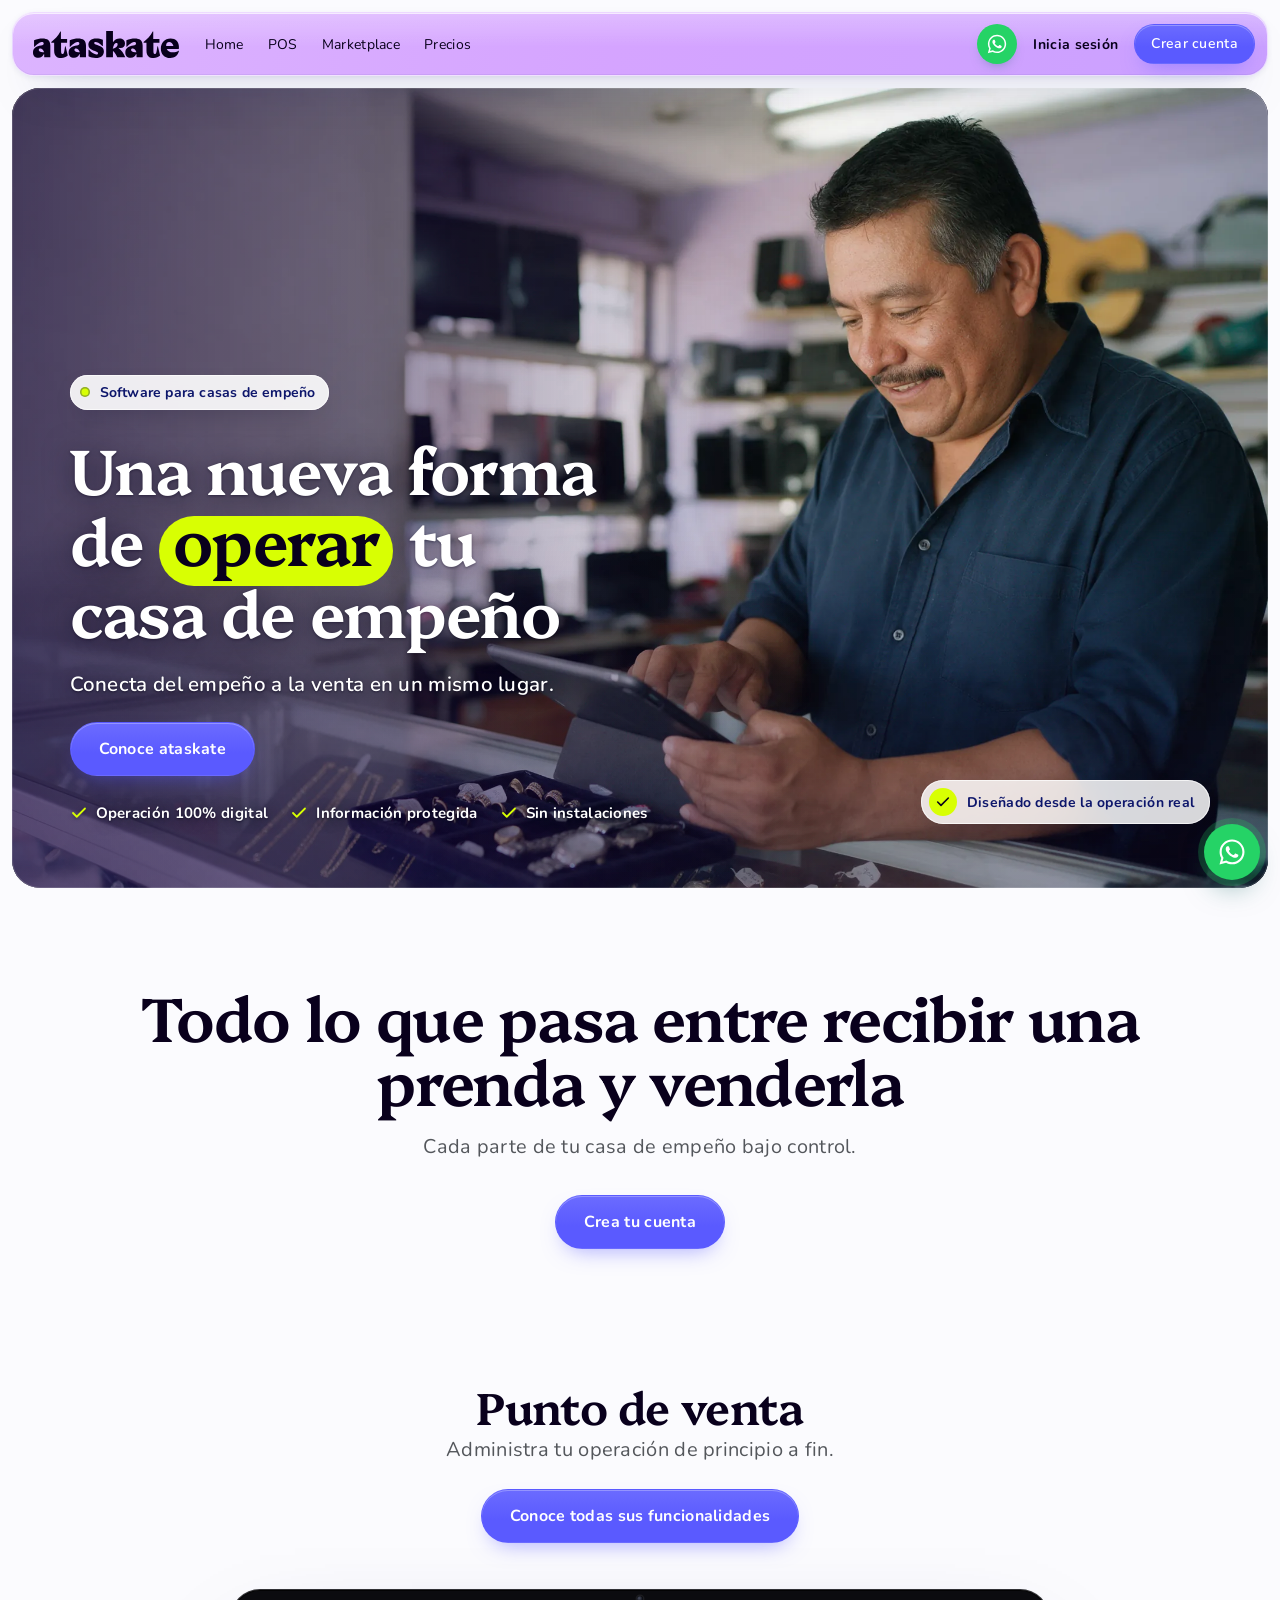
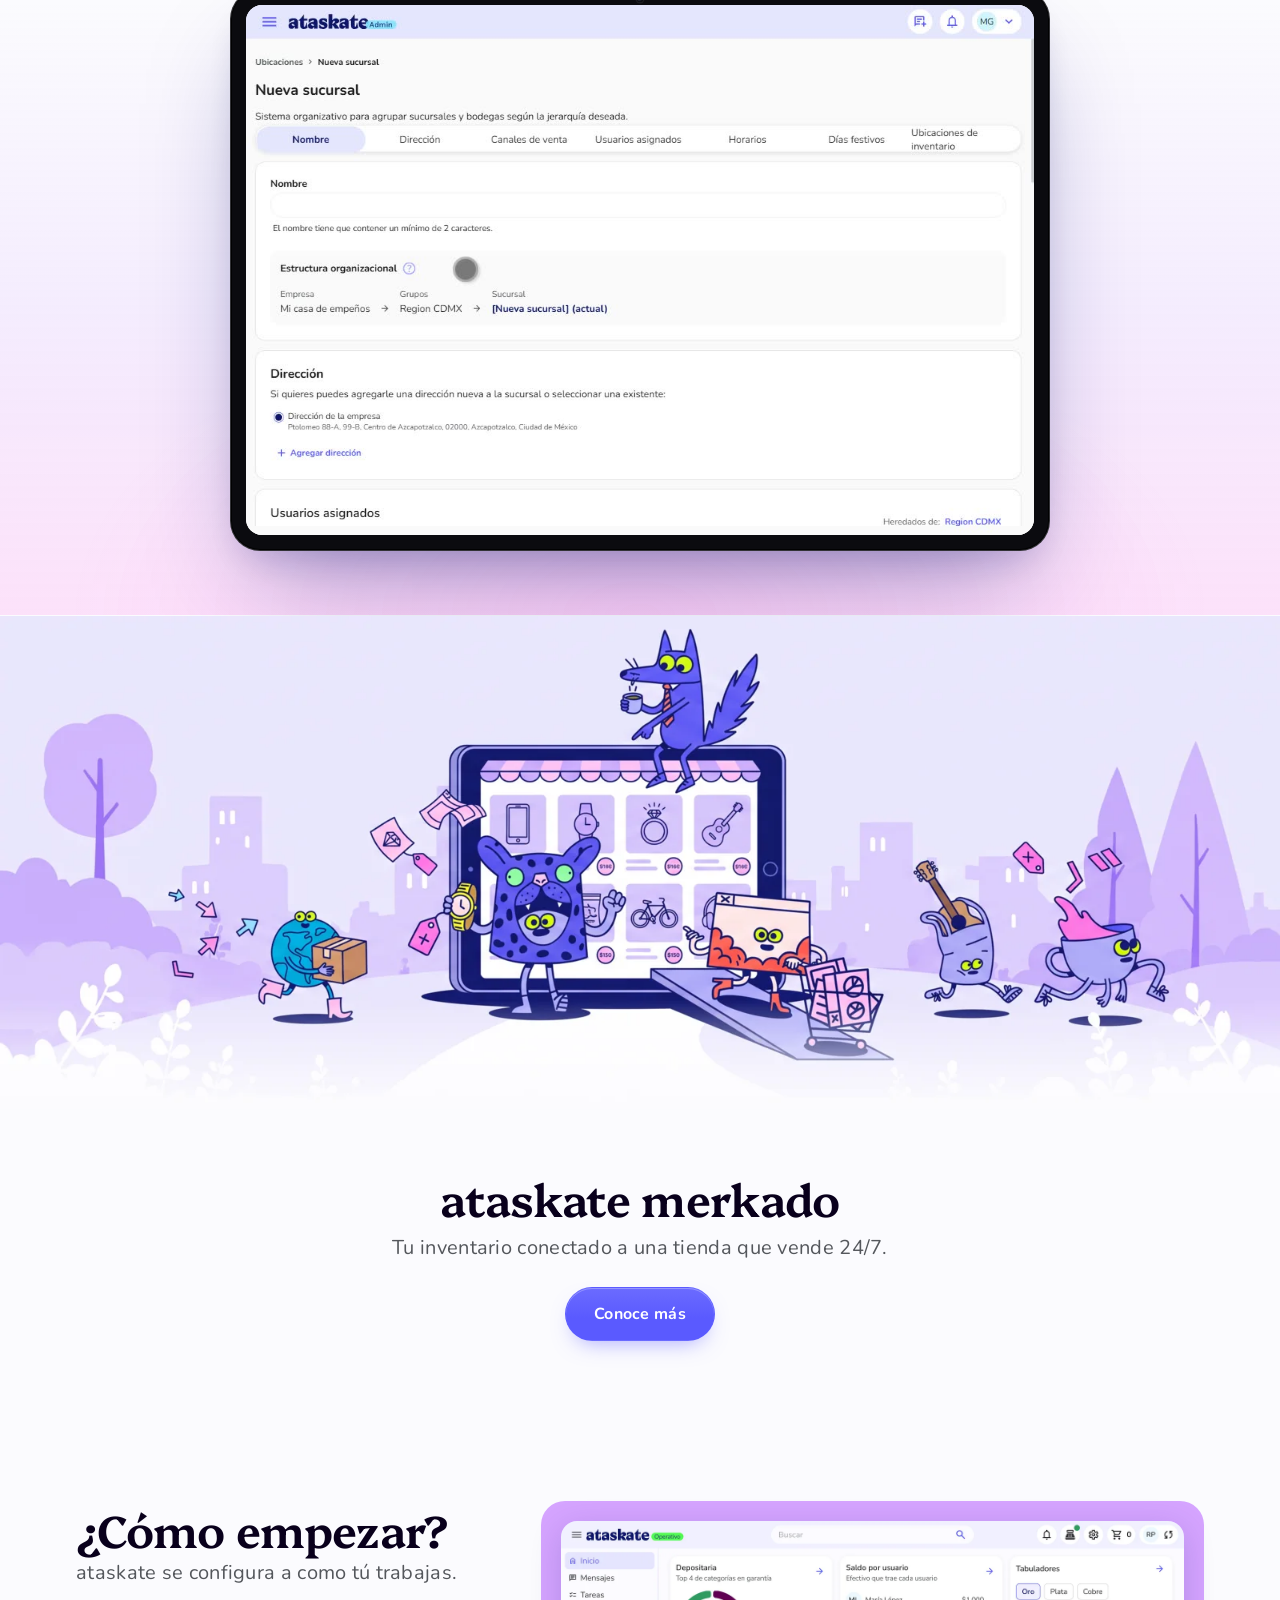
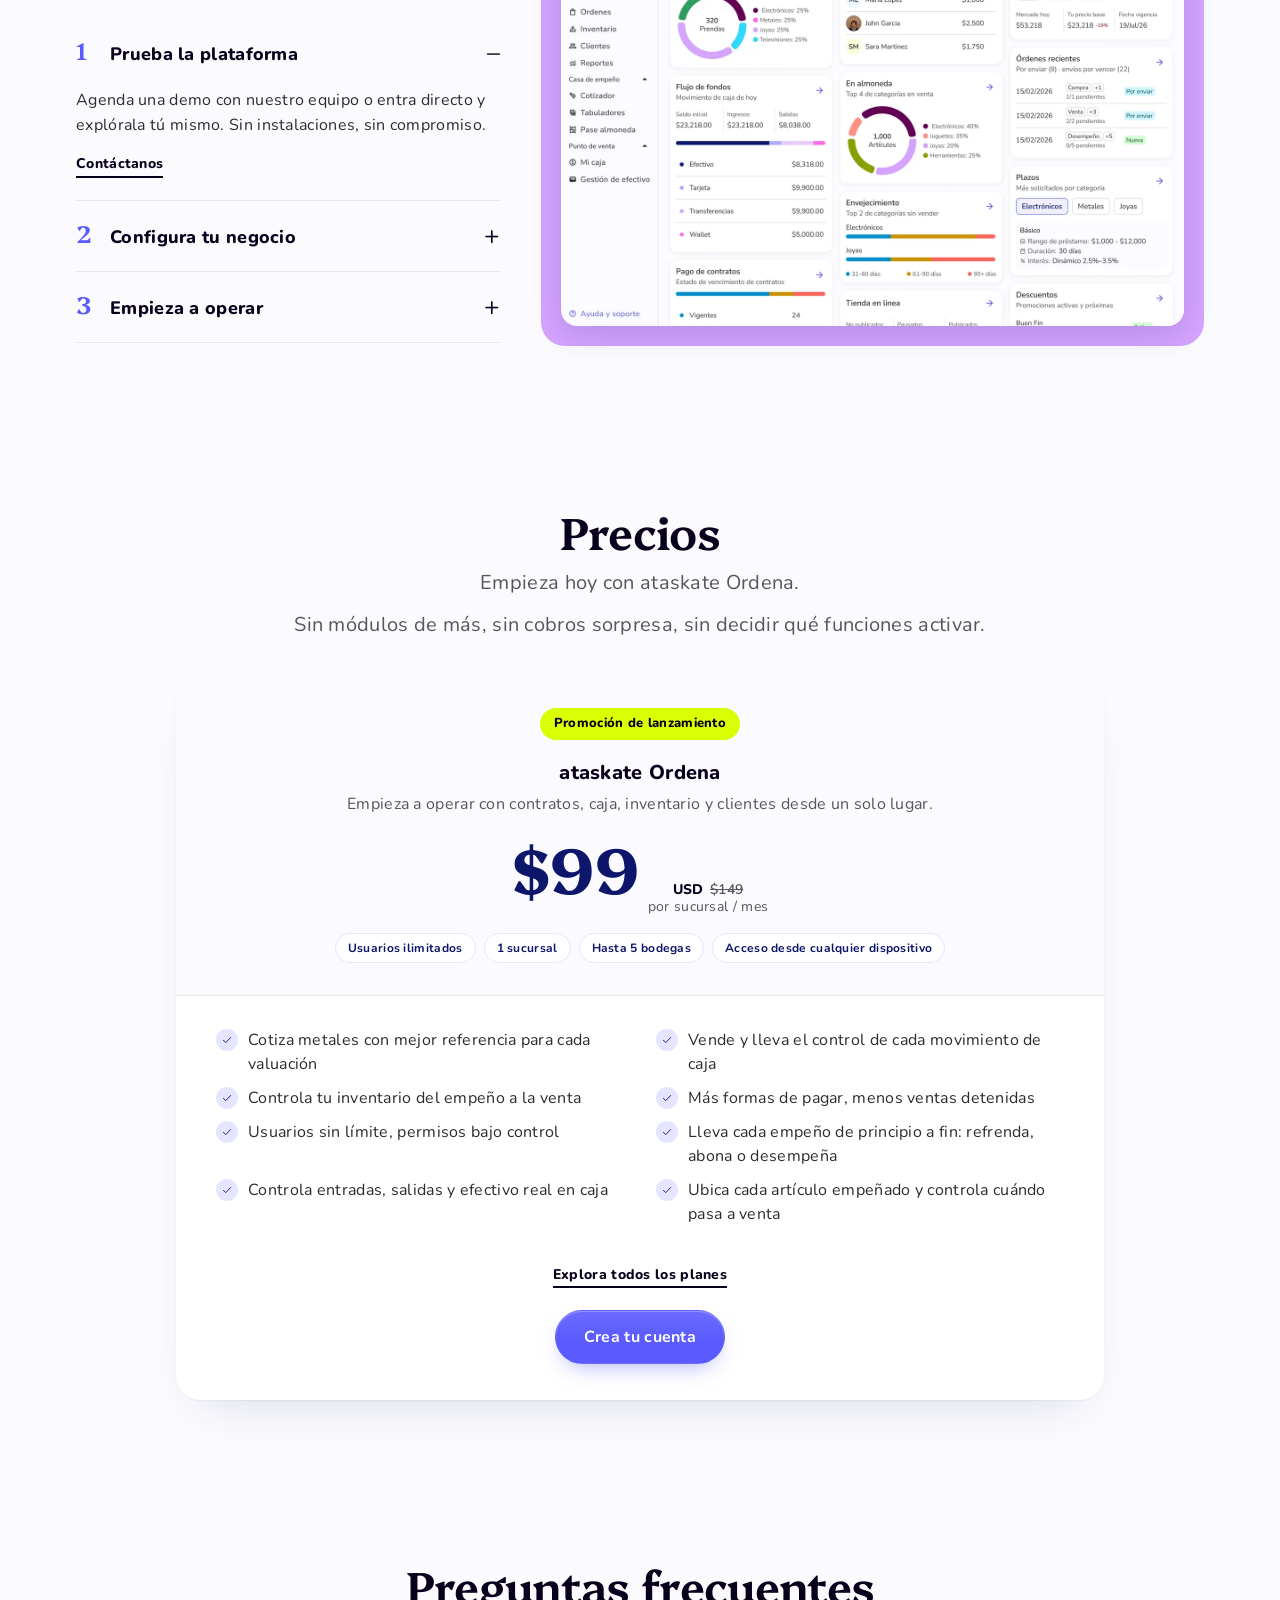
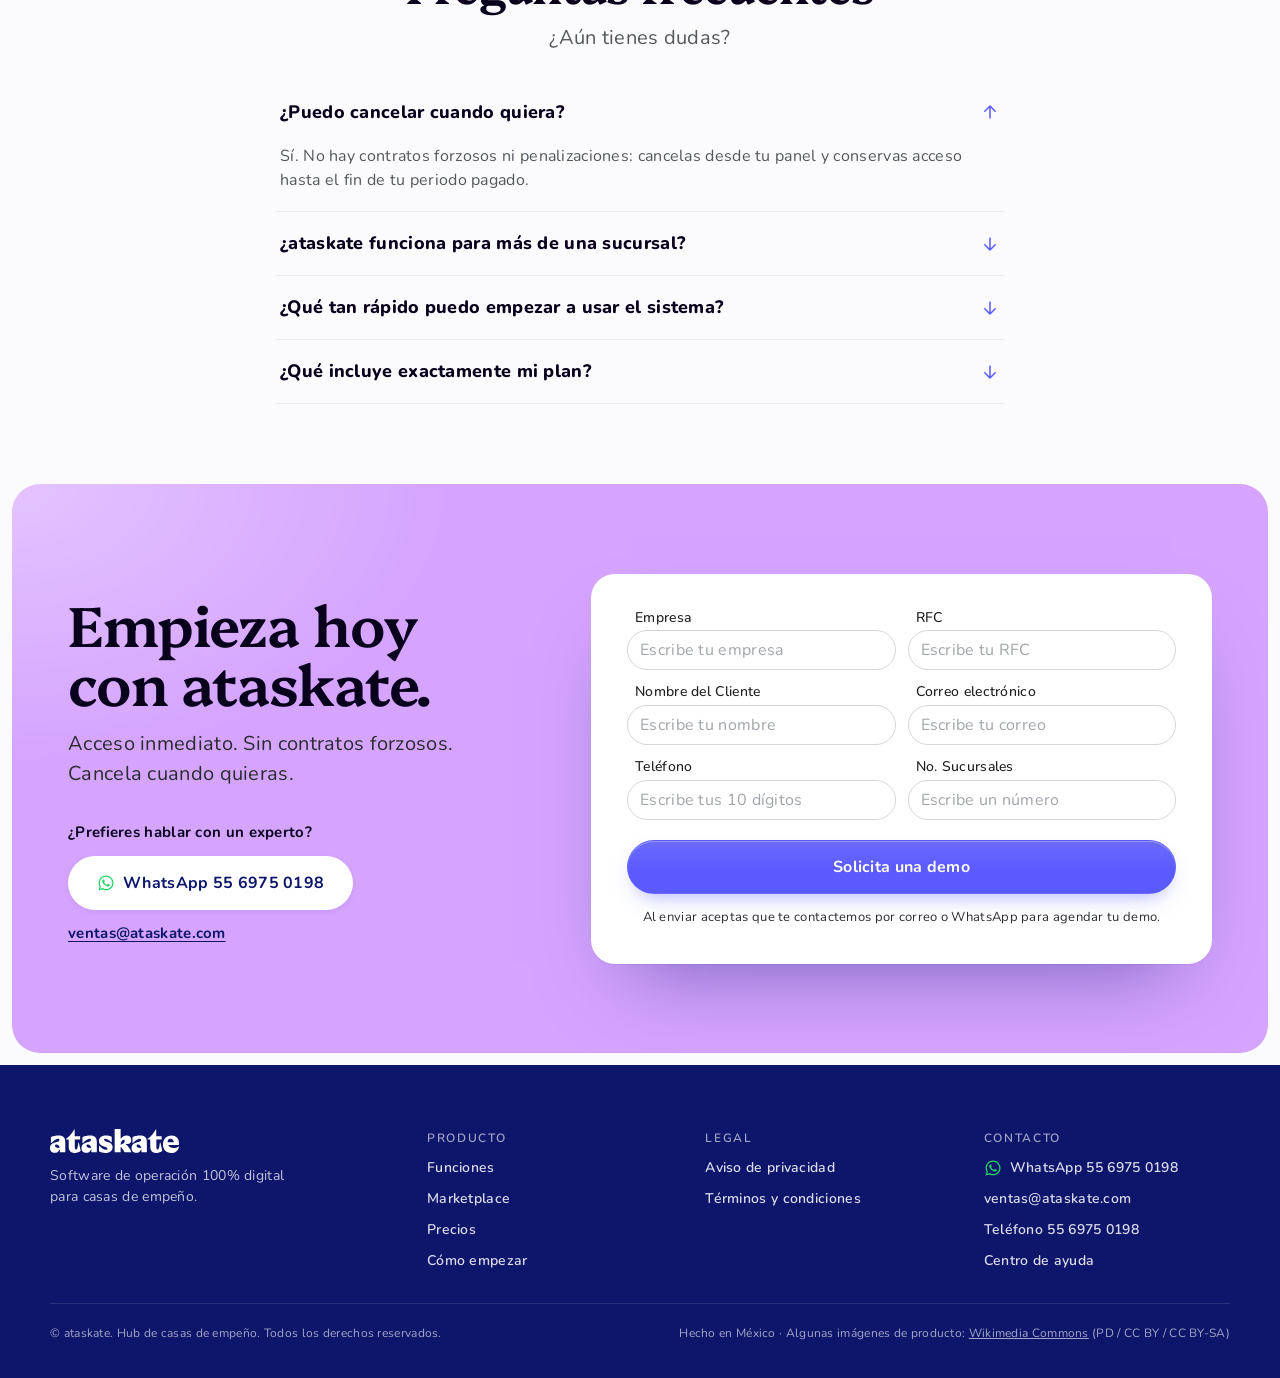
==== commit f34b8688: "Home: tres opciones del hero para presentar (?hero=1, 2 o 3); sin parámetro queda la foto del mostra" ====
--- a/index.html
+++ b/index.html
@@ -8,7 +8,15 @@
   })();</script><link rel="preload" as="image" href="/video/landing-pos-poster.jpg"><link rel="stylesheet" href="/_astro/landing.D-2maoCO.css">
 <link rel="stylesheet" href="/_astro/landing.RTOIWTaR.css">
 <link rel="stylesheet" href="/_astro/landing.Bv2JLDjp.css"><script type="module" src="/_astro/hoisted.Dxt5h6Gp.js"></script></head> <body> <a class="skip" href="#main">Saltar al contenido</a>     <header class="mast" data-astro-cid-bcnnqveb> <div class="mast__bar" data-astro-cid-bcnnqveb> <a class="mast__brand" href="#top" aria-label="ataskate — inicio" data-astro-cid-bcnnqveb> <img src="/brand/ataskate-ink.svg" alt="ataskate" width="335" height="62" data-astro-cid-bcnnqveb> </a> <nav class="mast__nav" id="mast-nav" aria-label="Principal" data-astro-cid-bcnnqveb> <a href="#top" data-astro-cid-bcnnqveb>Home</a><a href="/punto-de-venta/" data-astro-cid-bcnnqveb>POS</a><a href="/marketplace/" data-astro-cid-bcnnqveb>Marketplace</a><a href="/planes/" data-astro-cid-bcnnqveb>Precios</a> </nav> <a class="wa wa--mast mast__wa" data-wa="mast" href="https://wa.me/525569750198?text=Hola%2C%20quiero%20m%C3%A1s%20informaci%C3%B3n%20de%20ataskate." target="_blank" rel="noopener" aria-label="Escríbenos por WhatsApp (se abre en otra pestaña)" title="Escríbenos por WhatsApp" data-astro-cid-bcnnqveb data-astro-cid-sbyz6brq><svg viewBox="0 0 24 24" width="22" height="22" fill="currentColor" aria-hidden="true" data-astro-cid-sbyz6brq><path d="M2 22L3.41254 16.8642C2.5409 15.3608 2.08289 13.6567 2.08373 11.9092C2.08624 6.44583 6.55329 2 12.0419 2C14.7053 2.00083 17.2056 3.03333 19.0862 4.90667C20.9659 6.78 22.0008 9.27 22 11.9183C21.9975 17.3825 17.5304 21.8283 12.0419 21.8283C10.3756 21.8275 8.73365 21.4117 7.27924 20.6217L2 22ZM7.52374 18.8275C8.92707 19.6567 10.2668 20.1533 12.0385 20.1542C16.6002 20.1542 20.3162 16.4592 20.3187 11.9167C20.3204 7.365 16.622 3.675 12.0452 3.67333C7.4802 3.67333 3.76673 7.36833 3.76505 11.91C3.76421 13.7642 4.31014 15.1525 5.22699 16.605L4.39052 19.645L7.52374 18.8275ZM17.0582 14.2742C16.9962 14.1708 16.8304 14.1092 16.5809 13.985C16.3322 13.8608 15.1089 13.2617 14.8803 13.1792C14.6526 13.0967 14.4868 13.055 14.3202 13.3033C14.1544 13.5508 13.6771 14.1092 13.5323 14.2742C13.3874 14.4392 13.2417 14.46 12.993 14.3358C12.7444 14.2117 11.9422 13.9508 10.9919 13.1067C10.2525 12.45 9.75266 11.6392 9.6078 11.3908C9.46295 11.1433 9.59273 11.0092 9.71665 10.8858C9.82885 10.775 9.96533 10.5967 10.0901 10.4517C10.2165 10.3083 10.2576 10.205 10.3413 10.0392C10.4242 9.87417 10.3832 9.72917 10.3204 9.605C10.2576 9.48167 9.76019 8.2625 9.55338 7.76667C9.35075 7.28417 9.14561 7.34917 8.99322 7.34167L8.51595 7.33333C8.35016 7.33333 8.08055 7.395 7.8528 7.64333C7.62505 7.89167 6.982 8.49 6.982 9.70917C6.982 10.9283 7.87373 12.1058 7.99765 12.2708C8.12241 12.4358 9.75182 14.9375 12.2478 16.01C12.8415 16.265 13.3054 16.4175 13.6662 16.5317C14.2624 16.72 14.805 16.6933 15.2337 16.63C15.7118 16.5592 16.7057 16.0308 16.9133 15.4525C17.121 14.8733 17.121 14.3775 17.0582 14.2742Z" data-astro-cid-sbyz6brq></path></svg></a>   <a class="mast__login" href="#cta" data-astro-cid-bcnnqveb>Inicia sesión</a> <a class="btn btn--primary btn--sm mast__cta" href="#cta" data-astro-cid-bcnnqveb>Crear cuenta</a> <button class="mast__burger" type="button" data-menu aria-controls="mast-nav" aria-expanded="false" aria-label="Abrir menú" data-astro-cid-bcnnqveb> <span data-astro-cid-bcnnqveb></span><span data-astro-cid-bcnnqveb></span><span data-astro-cid-bcnnqveb></span> </button> </div> </header> <main id="main" data-astro-cid-bcnnqveb> <!-- ============================== HERO ============================== --> <!-- Cinematic hero: the counter footage runs full-bleed behind a left
-         scrim, Shopify-style, with the copy in white on top. --> <section class="hero" id="top" data-astro-cid-bcnnqveb> <div class="hero__bg" aria-hidden="true" data-astro-cid-bcnnqveb>  <picture data-astro-cid-bcnnqveb> <source media="(max-width: 880px)" srcset="/img/hero-mostrador-m.webp" width="1100" height="2257" data-astro-cid-bcnnqveb> <img class="hero__img" src="/img/hero-mostrador.webp" alt="" width="2400" height="1355" fetchpriority="high" decoding="async" data-astro-cid-bcnnqveb> </picture> </div> <div class="hero__scrim" aria-hidden="true" data-astro-cid-bcnnqveb></div> <div class="hero__inner" data-astro-cid-bcnnqveb> <div class="hero__copy" data-astro-cid-bcnnqveb> <p class="hero__eyebrow" data-astro-cid-bcnnqveb><span class="hero__dot" aria-hidden="true" data-astro-cid-bcnnqveb></span>Software para casas de empeño</p> <h1 class="hero__title" data-astro-cid-bcnnqveb>
+         scrim, Shopify-style, with the copy in white on top. --> <section class="hero" id="top" data-astro-cid-bcnnqveb> <div class="hero__bg" aria-hidden="true" data-astro-cid-bcnnqveb>  <picture data-astro-cid-bcnnqveb> <source media="(max-width: 880px)" srcset="/img/hero-mostrador-m.webp" width="1100" height="2257" data-astro-cid-bcnnqveb> <img class="hero__img" src="/img/hero-mostrador.webp" alt="" width="2400" height="1355" fetchpriority="high" decoding="async" data-astro-cid-bcnnqveb> </picture>  <script>
+          (function () {
+            var n = new URLSearchParams(location.search).get('hero');
+            if (!/^[123]$/.test(n || '')) return;
+            var pic = document.currentScript.previousElementSibling;
+            pic.querySelector('source').srcset = '/img/hero-opcion-' + n + '-m.webp';
+            pic.querySelector('img').src = '/img/hero-opcion-' + n + '.webp';
+          })();
+        </script> </div> <div class="hero__scrim" aria-hidden="true" data-astro-cid-bcnnqveb></div> <div class="hero__inner" data-astro-cid-bcnnqveb> <div class="hero__copy" data-astro-cid-bcnnqveb> <p class="hero__eyebrow" data-astro-cid-bcnnqveb><span class="hero__dot" aria-hidden="true" data-astro-cid-bcnnqveb></span>Software para casas de empeño</p> <h1 class="hero__title" data-astro-cid-bcnnqveb>
 Una nueva forma de <em data-astro-cid-bcnnqveb>operar</em> tu casa de empeño
 </h1> <p class="hero__lede" data-astro-cid-bcnnqveb>
 Conecta del empeño a la venta en un mismo lugar.
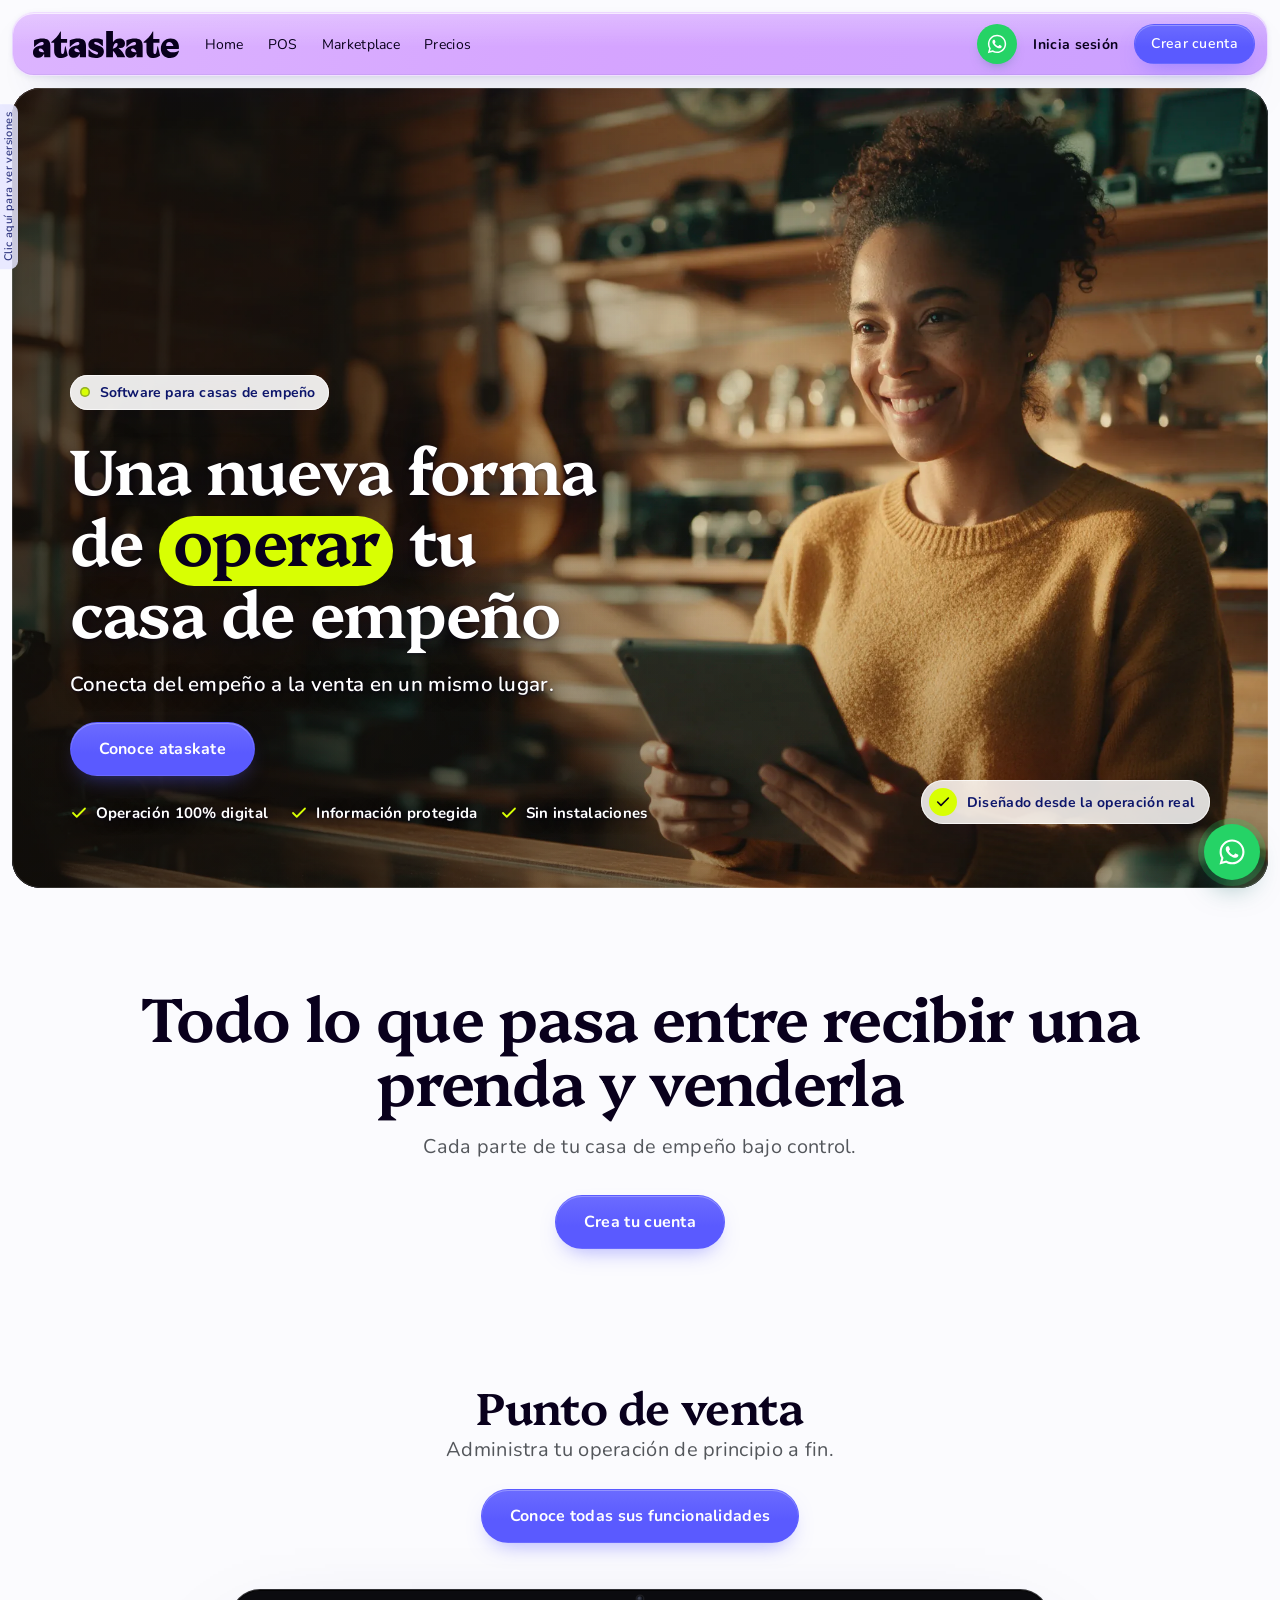
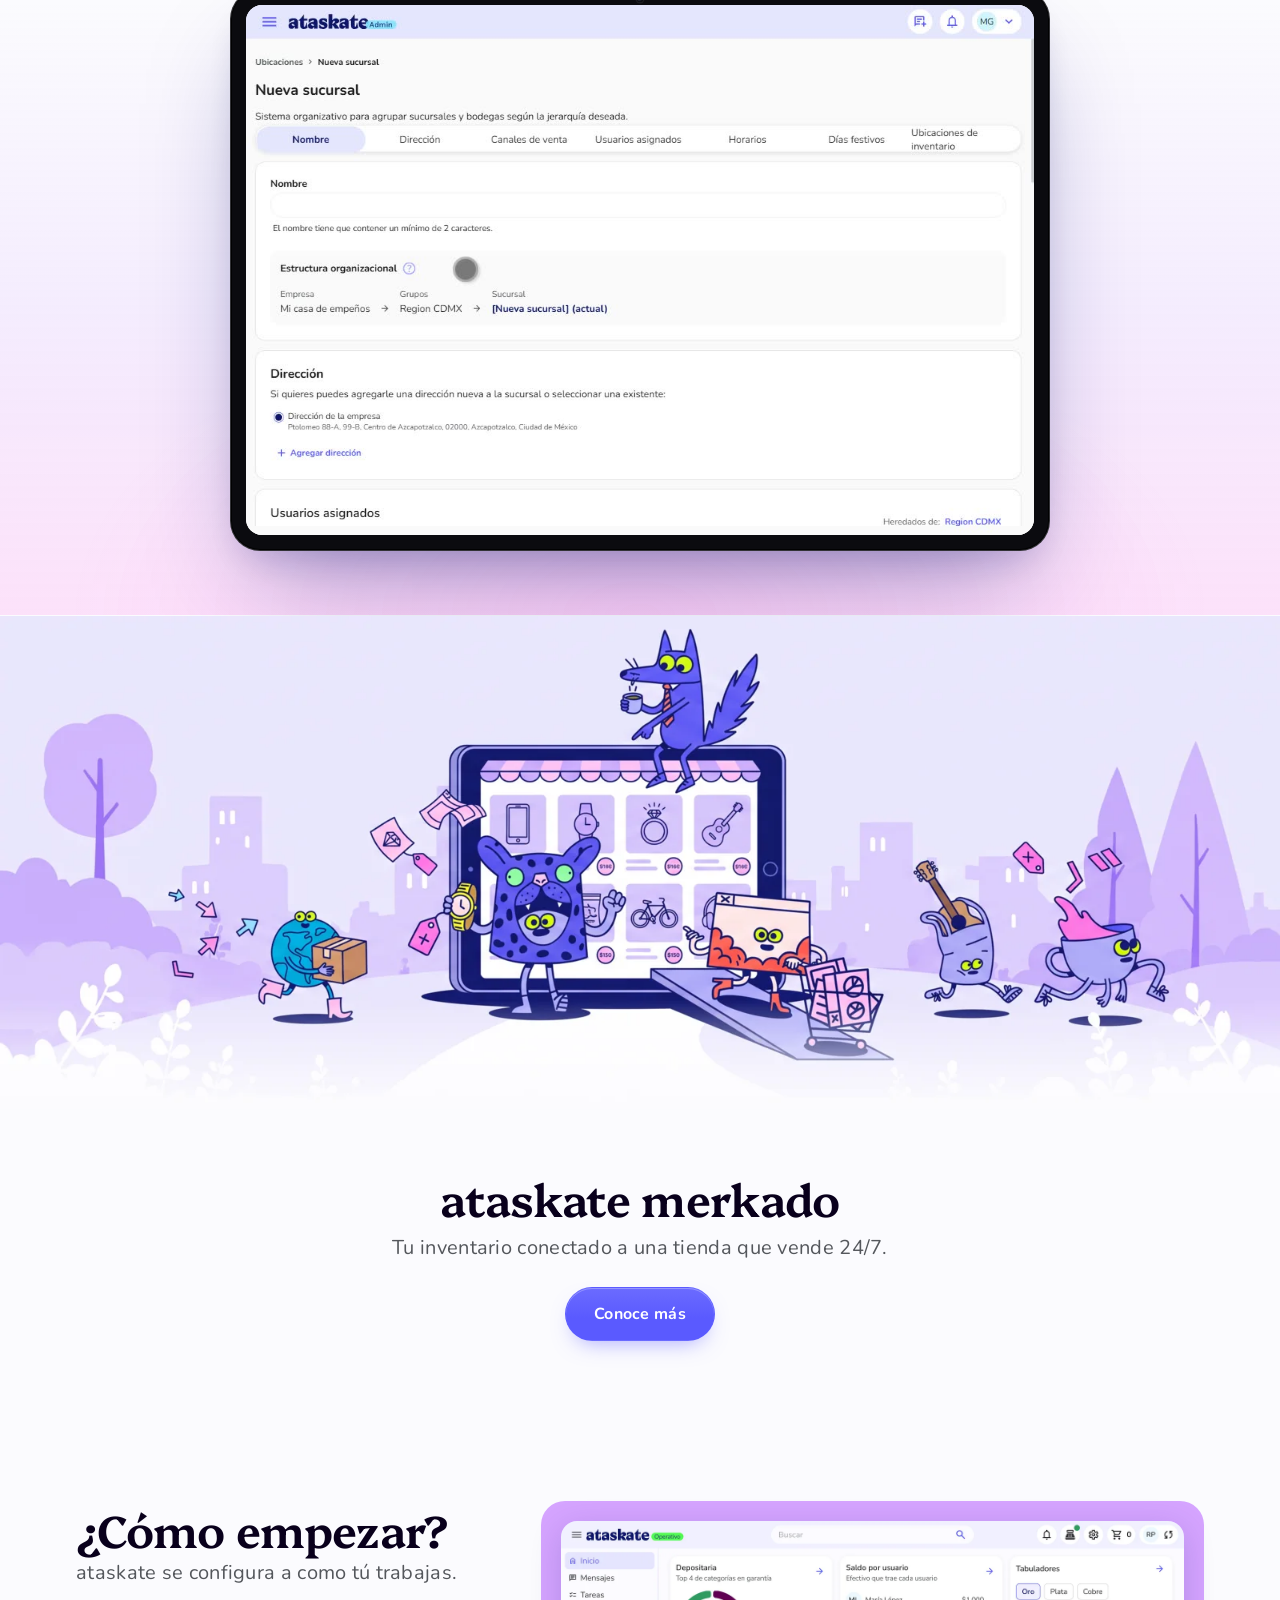
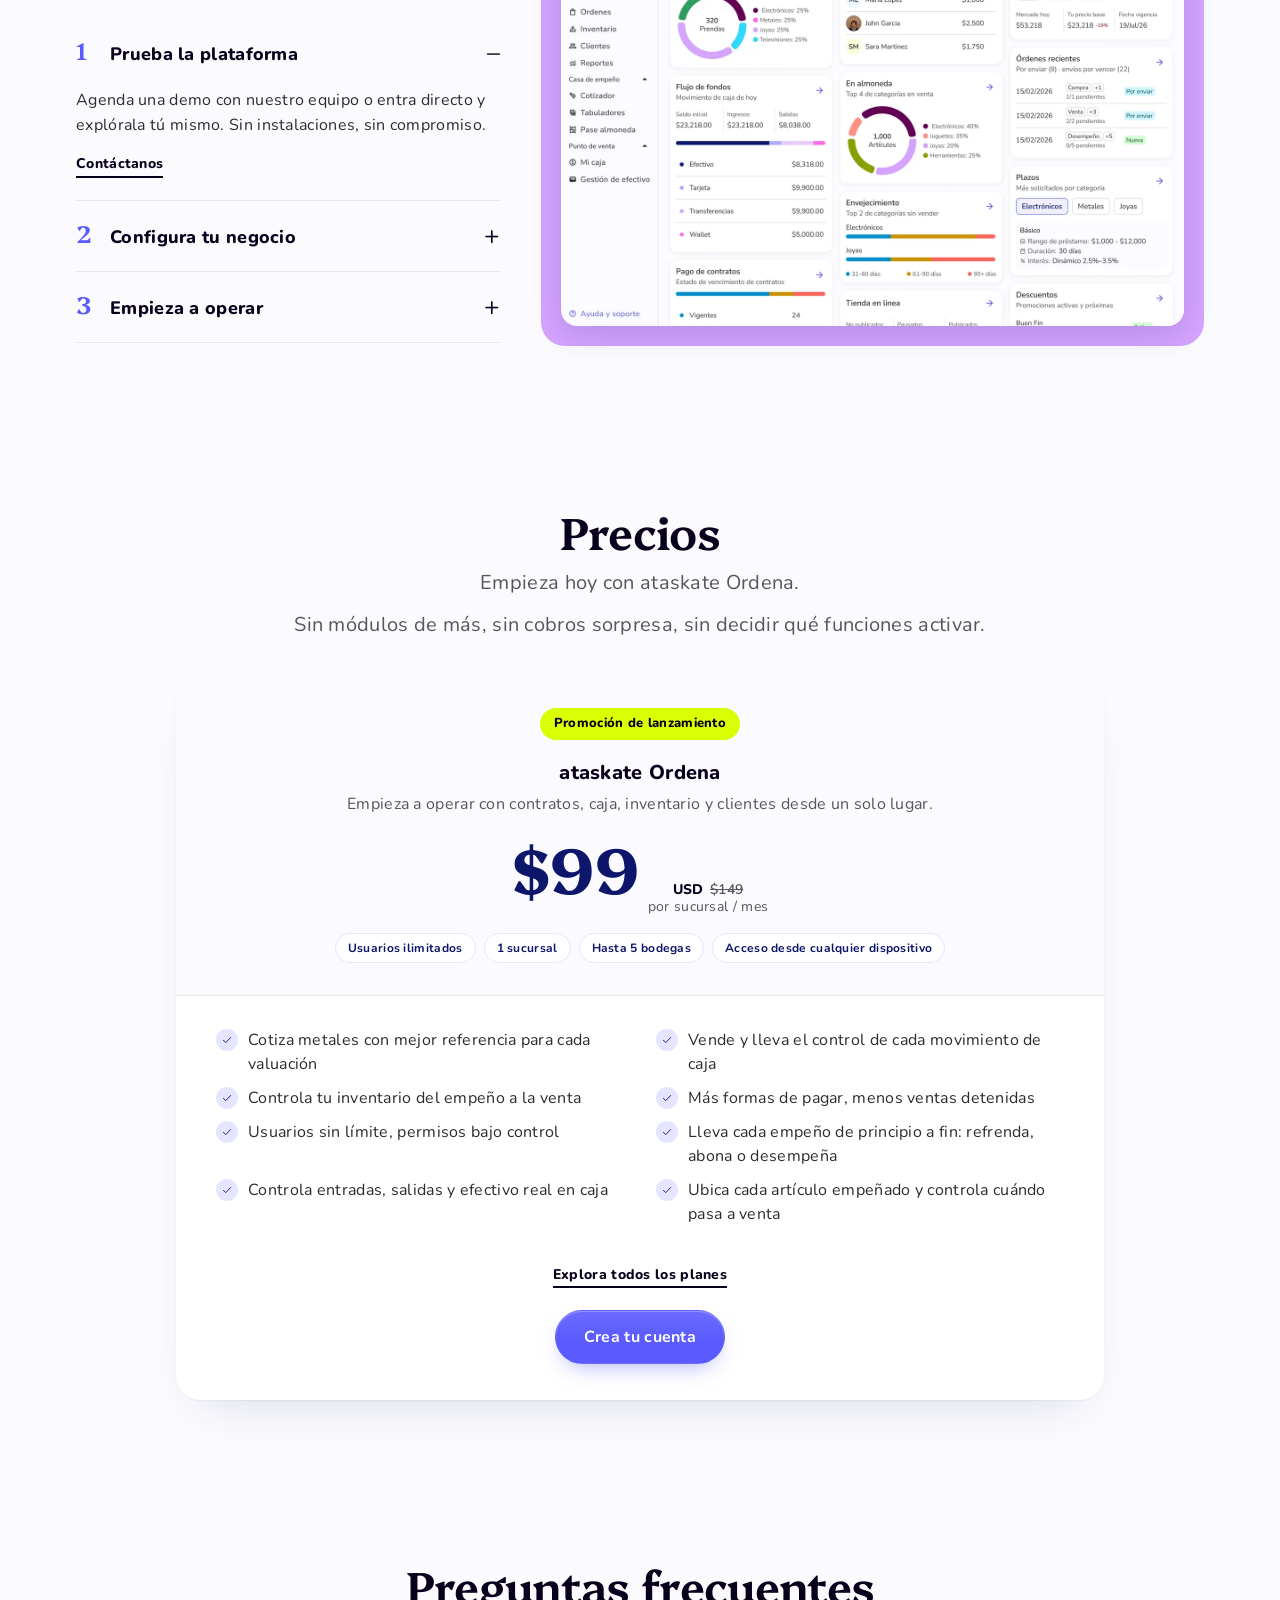
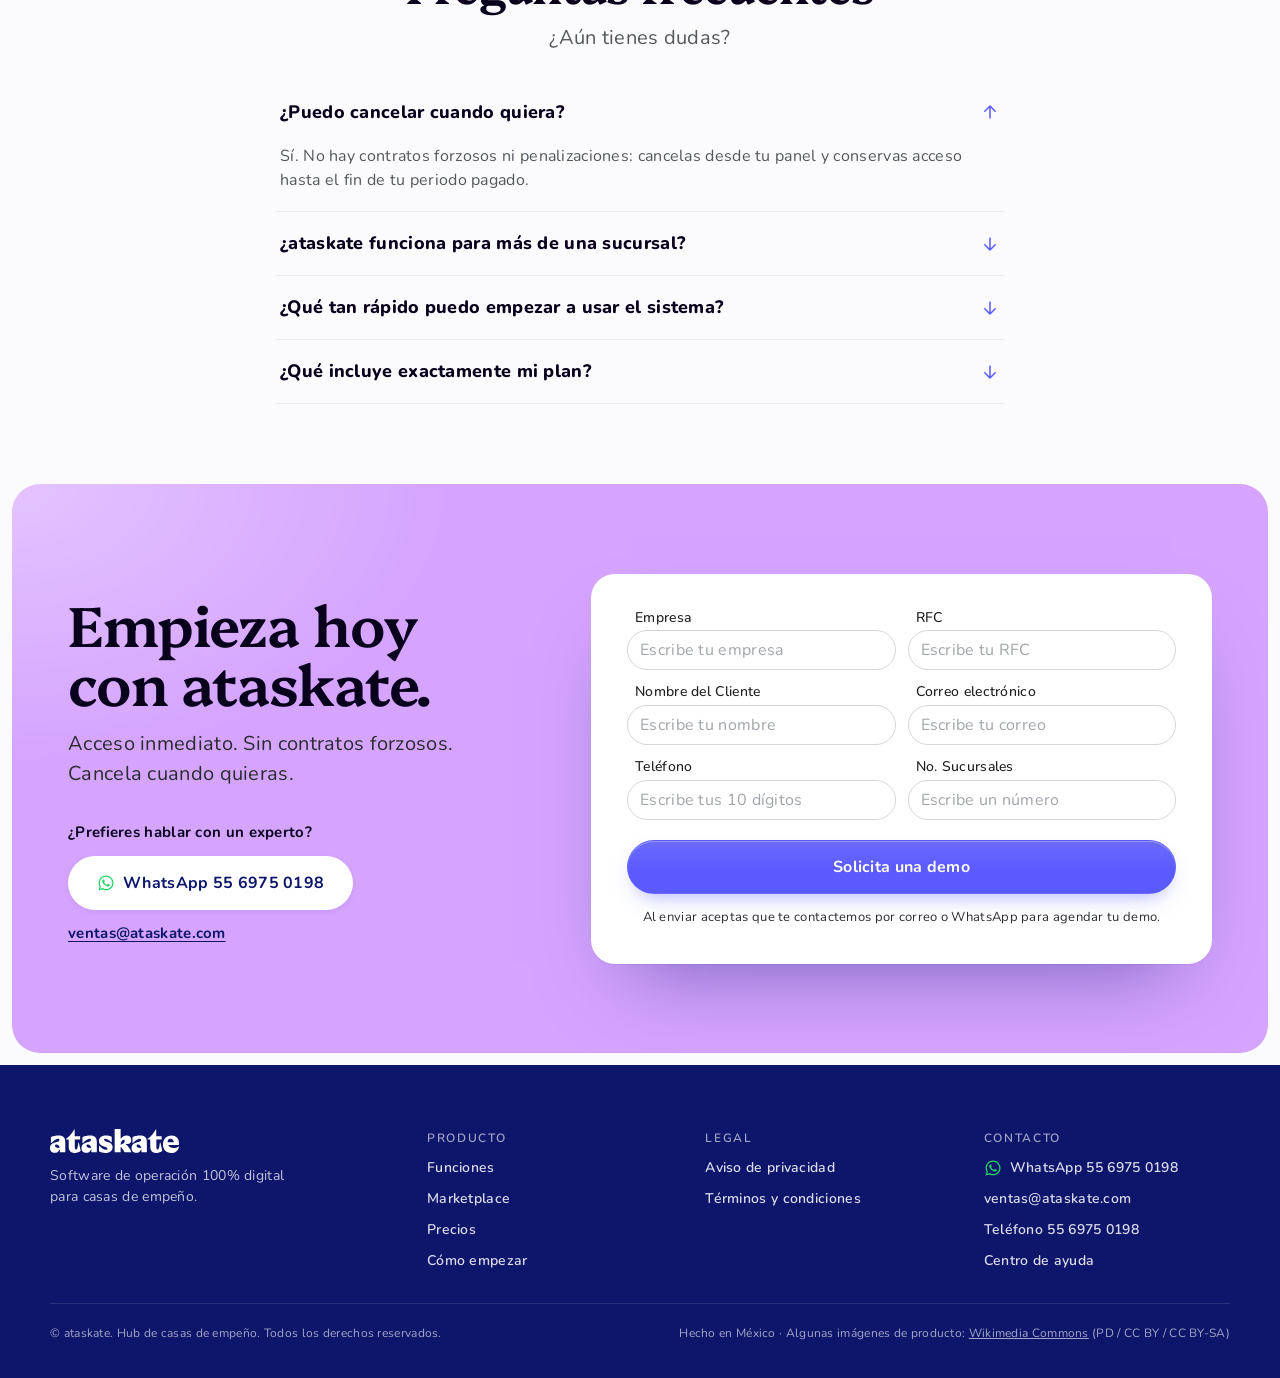
==== commit c4e23a16: "Home: hero solo con las fotos cálidas (sin las moradas), velo oscuro neutro y selector de versiones " ====
--- a/index.html
+++ b/index.html
@@ -5,13 +5,64 @@
       t = l.createElement(r); t.async = 1; t.src = 'https://www.clarity.ms/tag/' + i;
       y = l.getElementsByTagName(r)[0]; y.parentNode.insertBefore(t, y);
     })(window, document, 'clarity', 'script', id);
-  })();</script><link rel="preload" as="image" href="/video/landing-pos-poster.jpg"><link rel="stylesheet" href="/_astro/landing.D-2maoCO.css">
-<link rel="stylesheet" href="/_astro/landing.RTOIWTaR.css">
-<link rel="stylesheet" href="/_astro/landing.Bv2JLDjp.css"><script type="module" src="/_astro/hoisted.Dxt5h6Gp.js"></script></head> <body> <a class="skip" href="#main">Saltar al contenido</a>     <header class="mast" data-astro-cid-bcnnqveb> <div class="mast__bar" data-astro-cid-bcnnqveb> <a class="mast__brand" href="#top" aria-label="ataskate — inicio" data-astro-cid-bcnnqveb> <img src="/brand/ataskate-ink.svg" alt="ataskate" width="335" height="62" data-astro-cid-bcnnqveb> </a> <nav class="mast__nav" id="mast-nav" aria-label="Principal" data-astro-cid-bcnnqveb> <a href="#top" data-astro-cid-bcnnqveb>Home</a><a href="/punto-de-venta/" data-astro-cid-bcnnqveb>POS</a><a href="/marketplace/" data-astro-cid-bcnnqveb>Marketplace</a><a href="/planes/" data-astro-cid-bcnnqveb>Precios</a> </nav> <a class="wa wa--mast mast__wa" data-wa="mast" href="https://wa.me/525569750198?text=Hola%2C%20quiero%20m%C3%A1s%20informaci%C3%B3n%20de%20ataskate." target="_blank" rel="noopener" aria-label="Escríbenos por WhatsApp (se abre en otra pestaña)" title="Escríbenos por WhatsApp" data-astro-cid-bcnnqveb data-astro-cid-sbyz6brq><svg viewBox="0 0 24 24" width="22" height="22" fill="currentColor" aria-hidden="true" data-astro-cid-sbyz6brq><path d="M2 22L3.41254 16.8642C2.5409 15.3608 2.08289 13.6567 2.08373 11.9092C2.08624 6.44583 6.55329 2 12.0419 2C14.7053 2.00083 17.2056 3.03333 19.0862 4.90667C20.9659 6.78 22.0008 9.27 22 11.9183C21.9975 17.3825 17.5304 21.8283 12.0419 21.8283C10.3756 21.8275 8.73365 21.4117 7.27924 20.6217L2 22ZM7.52374 18.8275C8.92707 19.6567 10.2668 20.1533 12.0385 20.1542C16.6002 20.1542 20.3162 16.4592 20.3187 11.9167C20.3204 7.365 16.622 3.675 12.0452 3.67333C7.4802 3.67333 3.76673 7.36833 3.76505 11.91C3.76421 13.7642 4.31014 15.1525 5.22699 16.605L4.39052 19.645L7.52374 18.8275ZM17.0582 14.2742C16.9962 14.1708 16.8304 14.1092 16.5809 13.985C16.3322 13.8608 15.1089 13.2617 14.8803 13.1792C14.6526 13.0967 14.4868 13.055 14.3202 13.3033C14.1544 13.5508 13.6771 14.1092 13.5323 14.2742C13.3874 14.4392 13.2417 14.46 12.993 14.3358C12.7444 14.2117 11.9422 13.9508 10.9919 13.1067C10.2525 12.45 9.75266 11.6392 9.6078 11.3908C9.46295 11.1433 9.59273 11.0092 9.71665 10.8858C9.82885 10.775 9.96533 10.5967 10.0901 10.4517C10.2165 10.3083 10.2576 10.205 10.3413 10.0392C10.4242 9.87417 10.3832 9.72917 10.3204 9.605C10.2576 9.48167 9.76019 8.2625 9.55338 7.76667C9.35075 7.28417 9.14561 7.34917 8.99322 7.34167L8.51595 7.33333C8.35016 7.33333 8.08055 7.395 7.8528 7.64333C7.62505 7.89167 6.982 8.49 6.982 9.70917C6.982 10.9283 7.87373 12.1058 7.99765 12.2708C8.12241 12.4358 9.75182 14.9375 12.2478 16.01C12.8415 16.265 13.3054 16.4175 13.6662 16.5317C14.2624 16.72 14.805 16.6933 15.2337 16.63C15.7118 16.5592 16.7057 16.0308 16.9133 15.4525C17.121 14.8733 17.121 14.3775 17.0582 14.2742Z" data-astro-cid-sbyz6brq></path></svg></a>   <a class="mast__login" href="#cta" data-astro-cid-bcnnqveb>Inicia sesión</a> <a class="btn btn--primary btn--sm mast__cta" href="#cta" data-astro-cid-bcnnqveb>Crear cuenta</a> <button class="mast__burger" type="button" data-menu aria-controls="mast-nav" aria-expanded="false" aria-label="Abrir menú" data-astro-cid-bcnnqveb> <span data-astro-cid-bcnnqveb></span><span data-astro-cid-bcnnqveb></span><span data-astro-cid-bcnnqveb></span> </button> </div> </header> <main id="main" data-astro-cid-bcnnqveb> <!-- ============================== HERO ============================== --> <!-- Cinematic hero: the counter footage runs full-bleed behind a left
-         scrim, Shopify-style, with the copy in white on top. --> <section class="hero" id="top" data-astro-cid-bcnnqveb> <div class="hero__bg" aria-hidden="true" data-astro-cid-bcnnqveb>  <picture data-astro-cid-bcnnqveb> <source media="(max-width: 880px)" srcset="/img/hero-mostrador-m.webp" width="1100" height="2257" data-astro-cid-bcnnqveb> <img class="hero__img" src="/img/hero-mostrador.webp" alt="" width="2400" height="1355" fetchpriority="high" decoding="async" data-astro-cid-bcnnqveb> </picture>  <script>
+  })();</script><link rel="preload" as="image" href="/video/landing-pos-poster.jpg"><link rel="stylesheet" href="/_astro/landing.BoADMMM8.css">
+<link rel="stylesheet" href="/_astro/landing.D-2maoCO.css">
+<link rel="stylesheet" href="/_astro/landing.RTOIWTaR.css"><script type="module" src="/_astro/hoisted.Dxt5h6Gp.js"></script></head> <body> <a class="skip" href="#main">Saltar al contenido</a>     <header class="mast" data-astro-cid-bcnnqveb> <div class="mast__bar" data-astro-cid-bcnnqveb> <a class="mast__brand" href="#top" aria-label="ataskate — inicio" data-astro-cid-bcnnqveb> <img src="/brand/ataskate-ink.svg" alt="ataskate" width="335" height="62" data-astro-cid-bcnnqveb> </a> <nav class="mast__nav" id="mast-nav" aria-label="Principal" data-astro-cid-bcnnqveb> <a href="#top" data-astro-cid-bcnnqveb>Home</a><a href="/punto-de-venta/" data-astro-cid-bcnnqveb>POS</a><a href="/marketplace/" data-astro-cid-bcnnqveb>Marketplace</a><a href="/planes/" data-astro-cid-bcnnqveb>Precios</a> </nav> <a class="wa wa--mast mast__wa" data-wa="mast" href="https://wa.me/525569750198?text=Hola%2C%20quiero%20m%C3%A1s%20informaci%C3%B3n%20de%20ataskate." target="_blank" rel="noopener" aria-label="Escríbenos por WhatsApp (se abre en otra pestaña)" title="Escríbenos por WhatsApp" data-astro-cid-bcnnqveb data-astro-cid-sbyz6brq><svg viewBox="0 0 24 24" width="22" height="22" fill="currentColor" aria-hidden="true" data-astro-cid-sbyz6brq><path d="M2 22L3.41254 16.8642C2.5409 15.3608 2.08289 13.6567 2.08373 11.9092C2.08624 6.44583 6.55329 2 12.0419 2C14.7053 2.00083 17.2056 3.03333 19.0862 4.90667C20.9659 6.78 22.0008 9.27 22 11.9183C21.9975 17.3825 17.5304 21.8283 12.0419 21.8283C10.3756 21.8275 8.73365 21.4117 7.27924 20.6217L2 22ZM7.52374 18.8275C8.92707 19.6567 10.2668 20.1533 12.0385 20.1542C16.6002 20.1542 20.3162 16.4592 20.3187 11.9167C20.3204 7.365 16.622 3.675 12.0452 3.67333C7.4802 3.67333 3.76673 7.36833 3.76505 11.91C3.76421 13.7642 4.31014 15.1525 5.22699 16.605L4.39052 19.645L7.52374 18.8275ZM17.0582 14.2742C16.9962 14.1708 16.8304 14.1092 16.5809 13.985C16.3322 13.8608 15.1089 13.2617 14.8803 13.1792C14.6526 13.0967 14.4868 13.055 14.3202 13.3033C14.1544 13.5508 13.6771 14.1092 13.5323 14.2742C13.3874 14.4392 13.2417 14.46 12.993 14.3358C12.7444 14.2117 11.9422 13.9508 10.9919 13.1067C10.2525 12.45 9.75266 11.6392 9.6078 11.3908C9.46295 11.1433 9.59273 11.0092 9.71665 10.8858C9.82885 10.775 9.96533 10.5967 10.0901 10.4517C10.2165 10.3083 10.2576 10.205 10.3413 10.0392C10.4242 9.87417 10.3832 9.72917 10.3204 9.605C10.2576 9.48167 9.76019 8.2625 9.55338 7.76667C9.35075 7.28417 9.14561 7.34917 8.99322 7.34167L8.51595 7.33333C8.35016 7.33333 8.08055 7.395 7.8528 7.64333C7.62505 7.89167 6.982 8.49 6.982 9.70917C6.982 10.9283 7.87373 12.1058 7.99765 12.2708C8.12241 12.4358 9.75182 14.9375 12.2478 16.01C12.8415 16.265 13.3054 16.4175 13.6662 16.5317C14.2624 16.72 14.805 16.6933 15.2337 16.63C15.7118 16.5592 16.7057 16.0308 16.9133 15.4525C17.121 14.8733 17.121 14.3775 17.0582 14.2742Z" data-astro-cid-sbyz6brq></path></svg></a>   <a class="mast__login" href="#cta" data-astro-cid-bcnnqveb>Inicia sesión</a> <a class="btn btn--primary btn--sm mast__cta" href="#cta" data-astro-cid-bcnnqveb>Crear cuenta</a> <button class="mast__burger" type="button" data-menu aria-controls="mast-nav" aria-expanded="false" aria-label="Abrir menú" data-astro-cid-bcnnqveb> <span data-astro-cid-bcnnqveb></span><span data-astro-cid-bcnnqveb></span><span data-astro-cid-bcnnqveb></span> </button> </div> </header> <main id="main" data-astro-cid-bcnnqveb> <!-- ============================== HERO ============================== --> <!-- Cinematic hero: the counter footage runs full-bleed behind a left
+         scrim, Shopify-style, with the copy in white on top. -->  <div class="hv-rail" data-astro-cid-jraopiqq> <button class="hv-tab" type="button" id="hvTab" aria-haspopup="menu" aria-expanded="false" aria-controls="hvMenu" data-astro-cid-jraopiqq>Clic aquí para ver versiones</button> </div> <div class="hv-menu" id="hvMenu" role="menu" aria-labelledby="hvTab" hidden data-astro-cid-jraopiqq> <p class="hv-menu__title" role="presentation" data-astro-cid-jraopiqq>Versiones del hero</p> <button class="hv-item" type="button" role="menuitemradio" aria-checked="true" data-n="1" data-foto="4" data-astro-cid-jraopiqq> <img src="/img/hero-opcion-4-mini.webp" alt="" width="256" height="145" loading="lazy" decoding="async" data-astro-cid-jraopiqq> <span class="hv-item__txt" data-astro-cid-jraopiqq><b data-astro-cid-jraopiqq>1. Dueña con tableta</b><small data-astro-cid-jraopiqq>Atiende desde su tienda</small></span> </button><button class="hv-item" type="button" role="menuitemradio" aria-checked="false" data-n="2" data-foto="5" data-astro-cid-jraopiqq> <img src="/img/hero-opcion-5-mini.webp" alt="" width="256" height="145" loading="lazy" decoding="async" data-astro-cid-jraopiqq> <span class="hv-item__txt" data-astro-cid-jraopiqq><b data-astro-cid-jraopiqq>2. Valuador con lupa</b><small data-astro-cid-jraopiqq>Revisa un reloj en el mostrador</small></span> </button><button class="hv-item" type="button" role="menuitemradio" aria-checked="false" data-n="3" data-foto="6" data-astro-cid-jraopiqq> <img src="/img/hero-opcion-6-mini.webp" alt="" width="256" height="145" loading="lazy" decoding="async" data-astro-cid-jraopiqq> <span class="hv-item__txt" data-astro-cid-jraopiqq><b data-astro-cid-jraopiqq>3. Envío del Marketplace</b><small data-astro-cid-jraopiqq>Empaca una cámara vendida en línea</small></span> </button><button class="hv-item" type="button" role="menuitemradio" aria-checked="false" data-n="4" data-foto="7" data-astro-cid-jraopiqq> <img src="/img/hero-opcion-7-mini.webp" alt="" width="256" height="145" loading="lazy" decoding="async" data-astro-cid-jraopiqq> <span class="hv-item__txt" data-astro-cid-jraopiqq><b data-astro-cid-jraopiqq>4. Entrega en el mostrador</b><small data-astro-cid-jraopiqq>Le da una guitarra a su cliente</small></span> </button> </div> <script>
+  /* el selector va antes del hero en el HTML: se arma cuando el documento ya está completo */
+  function iniciarHeroVersiones() {
+    var tab = document.getElementById('hvTab');
+    var menu = document.getElementById('hvMenu');
+    var items = [].slice.call(menu.querySelectorAll('.hv-item'));
+    var pic = document.querySelector('.hero__bg picture');
+    if (!tab || !menu || !pic) return;
+
+    /* la versión que ya se ve (la que dejó ?hero= antes de pintar) */
+    var q = new URLSearchParams(location.search).get('hero');
+    var actual = { '2': 2, '3': 3, '4': 4, '5': 2, '6': 3, '7': 4 }[q] || 1;
+    var marcar = function (n) { items.forEach(function (b) { b.setAttribute('aria-checked', String(+b.dataset.n === n)); }); };
+    marcar(actual);
+
+    var cerrar = function (foco) {
+      if (menu.hidden) return;
+      menu.hidden = true; tab.setAttribute('aria-expanded', 'false');
+      if (foco) tab.focus();
+    };
+    var abrir = function () {
+      menu.hidden = false; tab.setAttribute('aria-expanded', 'true');
+      (menu.querySelector('[aria-checked="true"]') || items[0]).focus();
+    };
+    var elegir = function (b) {
+      var n = +b.dataset.n, foto = b.dataset.foto;
+      pic.querySelector('source').srcset = '/img/hero-opcion-' + foto + '-m.webp';
+      pic.querySelector('img').src = '/img/hero-opcion-' + foto + '.webp';
+      marcar(n);
+      var u = new URL(location.href);
+      if (n === 1) u.searchParams.delete('hero'); else u.searchParams.set('hero', String(n));
+      history.replaceState(null, '', u.pathname + u.search + u.hash);
+      cerrar(true);
+    };
+
+    tab.addEventListener('click', function () { menu.hidden ? abrir() : cerrar(true); });
+    items.forEach(function (b) { b.addEventListener('click', function () { elegir(b); }); });
+    document.addEventListener('click', function (e) { if (!menu.hidden && !tab.contains(e.target) && !menu.contains(e.target)) cerrar(); });
+    document.addEventListener('keydown', function (e) {
+      if (menu.hidden) return;
+      if (e.key === 'Escape') { cerrar(true); return; }
+      if (['ArrowDown', 'ArrowUp', 'Home', 'End'].indexOf(e.key) < 0 || !menu.contains(document.activeElement)) return;
+      e.preventDefault();
+      var i = items.indexOf(document.activeElement);
+      var j = { ArrowDown: (i + 1) % items.length, ArrowUp: (i - 1 + items.length) % items.length, Home: 0, End: items.length - 1 }[e.key];
+      items[j].focus();
+    });
+  }
+  if (document.readyState === 'loading') document.addEventListener('DOMContentLoaded', iniciarHeroVersiones);
+  else iniciarHeroVersiones();
+</script>  <section class="hero" id="top" data-astro-cid-bcnnqveb> <div class="hero__bg" aria-hidden="true" data-astro-cid-bcnnqveb>  <picture data-astro-cid-bcnnqveb> <source media="(max-width: 880px)" srcset="/img/hero-opcion-4-m.webp" width="1100" height="2281" data-astro-cid-bcnnqveb> <img class="hero__img" src="/img/hero-opcion-4.webp" alt="" width="2400" height="1355" fetchpriority="high" decoding="async" data-astro-cid-bcnnqveb> </picture>  <script>
           (function () {
-            var n = new URLSearchParams(location.search).get('hero');
-            if (!/^[123]$/.test(n || '')) return;
+            var q = new URLSearchParams(location.search).get('hero');
+            var n = { '2': 5, '3': 6, '4': 7, '5': 5, '6': 6, '7': 7 }[q];
+            if (!n) return;
             var pic = document.currentScript.previousElementSibling;
             pic.querySelector('source').srcset = '/img/hero-opcion-' + n + '-m.webp';
             pic.querySelector('img').src = '/img/hero-opcion-' + n + '.webp';
--- a/_astro/landing.BoADMMM8.css
+++ b/_astro/landing.BoADMMM8.css
@@ -0,0 +1 @@
+.hv-rail[data-astro-cid-jraopiqq]{position:fixed;left:0;top:104px;z-index:45}.hv-tab[data-astro-cid-jraopiqq]{box-sizing:border-box;width:18px;margin:0;padding:8px 3px;border:0;border-radius:8px 0 0 8px;writing-mode:vertical-rl;transform:rotate(180deg);background:#e5e5ff;color:#0d166b;cursor:pointer;opacity:.85;font:600 11px/12px Nunito,sans-serif;letter-spacing:.4px;white-space:nowrap;transition:opacity .15s,background .15s}.hv-tab[data-astro-cid-jraopiqq]:hover,.hv-tab[data-astro-cid-jraopiqq]:focus-visible,.hv-tab[data-astro-cid-jraopiqq][aria-expanded=true]{opacity:1}.hv-tab[data-astro-cid-jraopiqq][aria-expanded=true]{background:#0d166b;color:#fff}.hv-tab[data-astro-cid-jraopiqq]:focus-visible{outline:2px solid #5a5aff;outline-offset:2px;border-radius:8px 0 0 8px}.hv-menu[data-astro-cid-jraopiqq]{position:fixed;left:26px;top:104px;z-index:46;box-sizing:border-box;width:min(320px,calc(100vw - 38px));max-height:calc(100vh - 120px);overflow-y:auto;margin:0;padding:8px 0;border-radius:16px;background:#fff;box-shadow:0 10px 60px #00000040;font-family:Nunito,sans-serif;text-align:left}.hv-menu[data-astro-cid-jraopiqq][hidden]{display:none}.hv-menu__title[data-astro-cid-jraopiqq]{margin:0;padding:8px 16px 6px;font-size:12px;line-height:1.2;font-weight:600;color:#54575c}.hv-item[data-astro-cid-jraopiqq]{display:flex;align-items:center;gap:12px;width:100%;padding:8px 16px;border:0;background:transparent;text-align:left;cursor:pointer;transition:background .15s}.hv-item[data-astro-cid-jraopiqq] img[data-astro-cid-jraopiqq]{flex:none;width:72px;height:41px;object-fit:cover;border-radius:6px}.hv-item__txt[data-astro-cid-jraopiqq]{display:flex;flex-direction:column;gap:2px;min-width:0}.hv-item[data-astro-cid-jraopiqq] b[data-astro-cid-jraopiqq]{font-size:14px;line-height:1.2;font-weight:400;color:#2a2c2f}.hv-item[data-astro-cid-jraopiqq] small[data-astro-cid-jraopiqq]{font-size:12px;line-height:1.2;color:#54575c}.hv-item[data-astro-cid-jraopiqq]:hover,.hv-item[data-astro-cid-jraopiqq]:focus-visible{background:#f0f0ff}.hv-item[data-astro-cid-jraopiqq]:focus-visible{outline:2px solid #5a5aff;outline-offset:-2px;border-radius:0}.hv-item[data-astro-cid-jraopiqq][aria-checked=true] b[data-astro-cid-jraopiqq]{font-weight:700;color:#0d166b}.hv-item[data-astro-cid-jraopiqq][aria-checked=true] small[data-astro-cid-jraopiqq]:after{content:" · estás viendo esta";color:#0d166b}.hv-item[data-astro-cid-jraopiqq][aria-checked=true] img[data-astro-cid-jraopiqq]{box-shadow:0 0 0 2px #5a5aff}@media (max-width: 720px){.hv-rail[data-astro-cid-jraopiqq],.hv-menu[data-astro-cid-jraopiqq]{top:96px}.hv-tab[data-astro-cid-jraopiqq]{width:14px;padding:8px 1px;font-size:10px}.hv-menu[data-astro-cid-jraopiqq]{left:20px;width:min(320px,calc(100vw - 32px))}}@media (prefers-reduced-motion: reduce){.hv-tab[data-astro-cid-jraopiqq],.hv-item[data-astro-cid-jraopiqq]{transition:none}}@media print{.hv-rail[data-astro-cid-jraopiqq],.hv-menu[data-astro-cid-jraopiqq]{display:none}}.sr-only[data-astro-cid-bcnnqveb]{position:absolute;width:1px;height:1px;padding:0;margin:-1px;overflow:hidden;clip-path:inset(50%);white-space:nowrap}.nowrap[data-astro-cid-bcnnqveb]{white-space:nowrap}.section[data-astro-cid-bcnnqveb]{max-width:1180px;margin-inline:auto;padding:80px 26px}.section--tight[data-astro-cid-bcnnqveb]{padding-block:80px 16px}.fx[data-astro-cid-bcnnqveb]{padding-block:104px 48px}.head[data-astro-cid-bcnnqveb]{display:flex;flex-direction:column;gap:12px;max-width:680px}.head--center[data-astro-cid-bcnnqveb]{max-width:none;align-items:center;text-align:center}.eyebrow[data-astro-cid-bcnnqveb]{font-family:var(--font-display);font-size:clamp(30px,3.5vw,48px);font-weight:600;line-height:1.12;letter-spacing:-.015em;color:var(--ink);text-wrap:balance}.h2[data-astro-cid-bcnnqveb]{font-family:var(--font-display);font-weight:600;font-size:clamp(26px,3vw,38px);line-height:1.16;letter-spacing:-.015em;color:var(--ink);text-wrap:pretty}.grad[data-astro-cid-bcnnqveb]{color:var(--indigo);background:linear-gradient(92deg,#5a5aff,#9a5aff 48%,#ff6ae8);-webkit-background-clip:text;background-clip:text;-webkit-text-fill-color:transparent}.lede[data-astro-cid-bcnnqveb]{font-size:20px;line-height:1.5;color:var(--caption);text-wrap:pretty;max-width:60ch}.net__copy[data-astro-cid-bcnnqveb] .h2[data-astro-cid-bcnnqveb]{font-family:var(--font-display);font-weight:600;letter-spacing:0}.link-underline[data-astro-cid-bcnnqveb]{align-self:flex-start;font-size:16px;font-weight:800;color:var(--ink);border-bottom:2px solid var(--ink);padding-bottom:2px;transition:color .12s,border-color .12s}.link-underline--sm[data-astro-cid-bcnnqveb]{font-size:14px}.link-underline[data-astro-cid-bcnnqveb]:hover{color:var(--indigo);border-bottom-color:var(--indigo)}.pill[data-astro-cid-bcnnqveb]{display:inline-flex;align-items:center;padding:6px 16px;border-radius:100px;font-family:var(--font-display);font-weight:600;font-size:13px;white-space:nowrap;box-shadow:0 2px 10px #0d166b1a;pointer-events:none;animation:pillDrift 7s ease-in-out infinite}.pill--ink[data-astro-cid-bcnnqveb]{background:#fff;color:var(--navy)}.pill--lemon[data-astro-cid-bcnnqveb]{background:var(--lemon-200);color:var(--ink)}.pill--pink[data-astro-cid-bcnnqveb]{background:var(--pink-200);color:var(--ink)}.pill--pink-soft[data-astro-cid-bcnnqveb]{background:var(--pink-100);color:var(--ink)}.pill--offset[data-astro-cid-bcnnqveb]{margin-left:26px}.tfx[data-astro-cid-bcnnqveb]{opacity:0;transform:translateY(14px);transition:opacity .65s ease,transform .65s cubic-bezier(.22,.61,.36,1);transition-delay:var(--fd, 0s)}.tfx[data-astro-cid-bcnnqveb].tfx-in{opacity:1;transform:none}@keyframes pillDrift{0%,to{transform:translateY(0) rotate(-2deg)}50%{transform:translateY(-12px) rotate(2deg)}}@keyframes floaty{0%,to{transform:translateY(0)}50%{transform:translateY(-14px)}}.mast__burger[data-astro-cid-bcnnqveb]{display:none;flex:0 0 auto;width:40px;height:40px;margin-left:auto;border-radius:100px;align-items:center;justify-content:center;flex-direction:column;gap:4px}.mast__burger[data-astro-cid-bcnnqveb] span[data-astro-cid-bcnnqveb]{display:block;width:18px;height:2px;border-radius:2px;background:var(--ink);transition:transform .18s,opacity .18s}.mast__burger[data-astro-cid-bcnnqveb][aria-expanded=true] span[data-astro-cid-bcnnqveb]:nth-child(1){transform:translateY(6px) rotate(45deg)}.mast__burger[data-astro-cid-bcnnqveb][aria-expanded=true] span[data-astro-cid-bcnnqveb]:nth-child(2){opacity:0}.mast__burger[data-astro-cid-bcnnqveb][aria-expanded=true] span[data-astro-cid-bcnnqveb]:nth-child(3){transform:translateY(-6px) rotate(-45deg)}.hero[data-astro-cid-bcnnqveb]{position:relative;margin:12px 12px 0;border-radius:28px;overflow:hidden;isolation:isolate;background:var(--ink);min-height:clamp(600px,calc(100svh - 100px),820px);display:flex}.hero__bg[data-astro-cid-bcnnqveb]{position:absolute;inset:0;overflow:hidden}.hero__img[data-astro-cid-bcnnqveb]{position:absolute;inset:0;width:100%;height:100%;object-fit:cover;object-position:45% 6%;display:block;transform-origin:60% 30%;animation:heroZoom 14s cubic-bezier(.22,.61,.36,1) both}@keyframes heroZoom{0%{transform:scale(1.08)}to{transform:scale(1)}}.hero__scrim[data-astro-cid-bcnnqveb]{position:absolute;inset:0;background:linear-gradient(90deg,#120c08b3,#120c087a 30%,#120c0824 52%,#120c0800 64%),linear-gradient(180deg,#120c0800 55%,#120c084d)}.hero[data-astro-cid-bcnnqveb]:after{content:"";position:absolute;inset:0;border-radius:inherit;box-shadow:inset 0 0 0 1px #ffffff24;pointer-events:none;z-index:3}.hero__inner[data-astro-cid-bcnnqveb]{position:relative;z-index:2;width:100%;display:flex;align-items:flex-end;justify-content:space-between;gap:32px;padding:clamp(40px,5vw,72px) clamp(24px,4.5vw,72px)}.hero__copy[data-astro-cid-bcnnqveb]{display:flex;flex-direction:column;gap:22px;align-items:flex-start;max-width:720px}.hero__eyebrow[data-astro-cid-bcnnqveb]{display:inline-flex;align-items:center;gap:10px;padding:7px 14px 7px 10px;border-radius:100px;background:#ffffffe6;-webkit-backdrop-filter:blur(14px) saturate(150%);backdrop-filter:blur(14px) saturate(150%);box-shadow:0 10px 26px -14px #09001c99,inset 0 0 0 1px #ffffffb3;font-family:var(--font-sans);font-size:14px;font-weight:700;letter-spacing:.2px;color:var(--navy)}.hero__dot[data-astro-cid-bcnnqveb]{width:10px;height:10px;border-radius:50%;background:var(--lemon-200);box-shadow:inset 0 0 0 1.5px #0d166b59}.hero__title[data-astro-cid-bcnnqveb]{font-family:var(--font-display);font-weight:600;font-size:clamp(40px,5vw,76px);line-height:1.12;letter-spacing:-.025em;color:#fff;text-wrap:balance;text-shadow:0 2px 28px rgba(9,0,28,.55),0 1px 3px rgba(9,0,28,.45)}.hero__title[data-astro-cid-bcnnqveb] em[data-astro-cid-bcnnqveb]{font-style:normal;position:relative;z-index:0;display:inline-block;padding:0 .22em;color:var(--ink);text-shadow:none}.hero__title[data-astro-cid-bcnnqveb] em[data-astro-cid-bcnnqveb]:before{content:"";position:absolute;z-index:-1;left:0;right:0;top:var(--pill-top, .19em);bottom:var(--pill-bottom, -.17em);border-radius:100px;background:var(--lemon-200)}.hero__lede[data-astro-cid-bcnnqveb]{font-size:clamp(19px,1.6vw,22px);font-weight:600;line-height:1.5;color:#fff;max-width:44ch;text-shadow:0 1px 2px rgba(9,0,28,.6),0 2px 18px rgba(9,0,28,.75);text-wrap:pretty}.hero__actions[data-astro-cid-bcnnqveb]{display:flex;gap:12px;flex-wrap:wrap}.hero__ghost[data-astro-cid-bcnnqveb]{color:#fff;background:#ffffff1f;border-color:#fff6;-webkit-backdrop-filter:blur(12px);backdrop-filter:blur(12px)}.hero__ghost[data-astro-cid-bcnnqveb]:hover{background:#ffffff38;border-color:#fff;transform:translateY(-1px)}.hero__proof[data-astro-cid-bcnnqveb]{list-style:none;margin:4px 0 0;padding:0;display:flex;flex-wrap:wrap;gap:10px 22px}.hero__proof[data-astro-cid-bcnnqveb] li[data-astro-cid-bcnnqveb]{display:inline-flex;align-items:center;gap:8px;font-size:15px;font-weight:700;color:#fff;text-shadow:0 1px 2px rgba(9,0,28,.65),0 2px 14px rgba(9,0,28,.75)}.hero__proof[data-astro-cid-bcnnqveb] svg[data-astro-cid-bcnnqveb]{filter:drop-shadow(0 1px 2px rgba(9,0,28,.6))}.hero__proof[data-astro-cid-bcnnqveb] svg[data-astro-cid-bcnnqveb]{flex:none;color:var(--lemon-200)}.hero__badge[data-astro-cid-bcnnqveb]{flex:none;margin:0;display:inline-flex;align-items:center;gap:10px;padding:8px 16px 8px 8px;border-radius:100px;background:#ffffffd6;-webkit-backdrop-filter:blur(14px) saturate(150%);backdrop-filter:blur(14px) saturate(150%);box-shadow:0 12px 30px -14px #09001c99,inset 0 0 0 1px #ffffffb3;font-size:14px;font-weight:700;color:var(--navy);animation:badgeFloat 7s ease-in-out infinite}.hero__badge-ico[data-astro-cid-bcnnqveb]{width:28px;height:28px;border-radius:50%;display:inline-flex;align-items:center;justify-content:center;background:var(--lemon-200);color:var(--ink)}@keyframes badgeFloat{0%,to{transform:translateY(0)}50%{transform:translateY(-6px)}}.vidslot[data-astro-cid-bcnnqveb]{position:absolute;inset:0;z-index:1}.vid[data-astro-cid-bcnnqveb]{position:absolute;inset:0;border-radius:0 24px 24px 0;overflow:hidden;background:var(--ink)}.vid__el[data-astro-cid-bcnnqveb]{width:100%;height:100%;object-fit:cover}.vid[data-astro-cid-bcnnqveb].is-flying{position:fixed;inset:0 auto auto 0;z-index:1;pointer-events:none;will-change:transform,width,height}.fx__drop[data-astro-cid-bcnnqveb]{position:absolute;inset:0;pointer-events:none}.fx__bar[data-astro-cid-bcnnqveb]{display:flex;align-items:center;justify-content:flex-end;gap:16px;margin-top:24px}.fx__bar[data-astro-cid-bcnnqveb]:has(.fx__nav[hidden]){display:none}.fx__nav[data-astro-cid-bcnnqveb]{display:flex;gap:10px}.fx__nav[data-astro-cid-bcnnqveb][hidden]{display:none}.rail-btn[data-astro-cid-bcnnqveb]{width:44px;height:44px;border-radius:100px;display:inline-flex;align-items:center;justify-content:center;box-shadow:inset 0 0 0 1.5px var(--line);color:var(--placeholder);transition:background-color .12s,color .12s,box-shadow .12s}.rail-btn--on[data-astro-cid-bcnnqveb]{box-shadow:inset 0 0 0 1.5px var(--ink);color:var(--ink)}.rail-btn[data-astro-cid-bcnnqveb]:hover:not(:disabled){background:var(--purple-50);color:var(--navy)}.rail-btn[data-astro-cid-bcnnqveb]:disabled{cursor:default;box-shadow:inset 0 0 0 1.5px var(--line);color:var(--placeholder)}.fx__rail[data-astro-cid-bcnnqveb]{display:grid;grid-template-columns:1.5fr 1fr 1fr;gap:16px;margin-top:24px;align-items:stretch;transition:grid-template-columns .55s cubic-bezier(.2,.7,.3,1)}@media (min-width: 981px){.fx__rail[data-astro-cid-bcnnqveb][data-exp="1"]{grid-template-columns:1fr 1.5fr 1fr}.fx__rail[data-astro-cid-bcnnqveb][data-exp="2"]{grid-template-columns:1fr 1fr 1.5fr}}.fx__card[data-astro-cid-bcnnqveb]{position:relative;display:flex;flex-direction:column;min-width:0;min-height:480px;border-radius:16px;background:#fff;box-shadow:var(--shadow-card);overflow:hidden;transition:background-color .45s ease}.fx__card[data-astro-cid-bcnnqveb].is-exp{background:var(--lila-200)}.fx__stage[data-astro-cid-bcnnqveb]{flex:1;display:flex;align-items:center;justify-content:center;position:relative;min-height:300px;border-radius:16px 16px 0 0;overflow:hidden;background:var(--purple-10)}.fx__card--lead[data-astro-cid-bcnnqveb] .fx__stage[data-astro-cid-bcnnqveb]{background:var(--lila-200) url(/video/landing-pos-poster.jpg) center / cover no-repeat}.fx__media[data-astro-cid-bcnnqveb]{position:absolute;inset:0;width:100%;height:100%;object-fit:cover;pointer-events:none}.fx__pills[data-astro-cid-bcnnqveb]{position:absolute;top:28px;right:28px;z-index:2;display:flex;flex-direction:column;align-items:flex-start;gap:4px}.fx__pills[data-astro-cid-bcnnqveb] .pill--offset[data-astro-cid-bcnnqveb]{margin-left:22px}.fx__body[data-astro-cid-bcnnqveb]{padding:22px 28px 26px;display:flex;flex-direction:column;gap:10px}.fx__name[data-astro-cid-bcnnqveb]{align-self:flex-start;font-size:17px;font-weight:800;color:var(--ink);border-bottom:2px solid var(--ink);padding-bottom:3px}.fx__name--lg[data-astro-cid-bcnnqveb]{font-size:19px}.fx__meta[data-astro-cid-bcnnqveb]{display:flex;justify-content:space-between;gap:24px;flex-wrap:wrap}.fx__meta[data-astro-cid-bcnnqveb] p[data-astro-cid-bcnnqveb]{font-size:14px;line-height:1.5;color:var(--body);max-width:300px}.fx__tag[data-astro-cid-bcnnqveb]{font-size:14px;font-weight:700;color:var(--ink);white-space:nowrap;transition:opacity .25s ease}.fx__card[data-astro-cid-bcnnqveb]:not(.is-exp) .fx__tag[data-astro-cid-bcnnqveb]{opacity:0}.fx__desc[data-astro-cid-bcnnqveb]{font-size:14px;line-height:1.5;color:var(--caption)}.suite[data-astro-cid-bcnnqveb]{position:relative;max-width:1180px;margin-inline:auto;padding:clamp(56px,6vw,84px) 26px 0}.suite[data-astro-cid-bcnnqveb]>[data-astro-cid-bcnnqveb]{position:relative;z-index:1}.intro[data-astro-cid-bcnnqveb]{padding:clamp(8px,1.5vw,20px) 0 clamp(40px,5vw,72px)}.suite[data-astro-cid-bcnnqveb] .intro__head[data-astro-cid-bcnnqveb]{margin-inline:auto;max-width:1000px;padding:0;gap:0}.intro__title[data-astro-cid-bcnnqveb]{font-size:clamp(36px,4.8vw,68px);line-height:1.04;letter-spacing:-.022em;max-width:1000px}.intro__sub[data-astro-cid-bcnnqveb]{margin-top:clamp(14px,1.6vw,22px);font-size:clamp(18px,1.55vw,23px);max-width:700px}.intro__cta[data-astro-cid-bcnnqveb]{margin-top:clamp(24px,2.6vw,36px)}.intro__cards[data-astro-cid-bcnnqveb]{display:flex;justify-content:center;align-items:center;gap:clamp(16px,2.2vw,30px);margin-top:clamp(44px,5.5vw,76px)}.icard[data-astro-cid-bcnnqveb]{position:relative;margin:0;flex:none;width:clamp(232px,25.5vw,362px);aspect-ratio:362 / 512;border-radius:28px;overflow:hidden;background:var(--purple-50);box-shadow:0 26px 60px #0d166b29;transition:transform .55s cubic-bezier(.2,.8,.2,1),box-shadow .55s ease}.icard--1[data-astro-cid-bcnnqveb]{width:clamp(258px,28.2vw,400px)}.icard[data-astro-cid-bcnnqveb]:hover{transform:translateY(-8px);box-shadow:0 34px 70px #0d166b33}.icard[data-astro-cid-bcnnqveb] img[data-astro-cid-bcnnqveb]{position:absolute;inset:0;width:100%;height:100%;object-fit:cover;display:block}@media (max-width: 760px){.intro__cards[data-astro-cid-bcnnqveb]{justify-content:flex-start;align-items:stretch;overflow-x:auto;scroll-snap-type:x mandatory;scrollbar-width:none;margin-inline:-26px;padding:8px 26px 28px}.intro__cards[data-astro-cid-bcnnqveb]::-webkit-scrollbar{display:none}.icard[data-astro-cid-bcnnqveb],.icard--1[data-astro-cid-bcnnqveb]{width:min(78vw,340px);scroll-snap-align:center}}.suite__kicker[data-astro-cid-bcnnqveb]{display:flex;flex-direction:column;gap:4px;margin:clamp(30px,3.5vw,44px) 0 16px}.mkt-hero[data-astro-cid-bcnnqveb]{display:flex;flex-direction:column;align-items:center;gap:clamp(44px,5vw,72px);margin-top:0;padding:0 0 80px}.mkt-hero[data-astro-cid-bcnnqveb] .suite__kicker[data-astro-cid-bcnnqveb]{margin:0;gap:10px}.mkt-hero[data-astro-cid-bcnnqveb] .suite__kicker[data-astro-cid-bcnnqveb] .btn[data-astro-cid-bcnnqveb]{margin-top:14px}.mkt-hero__art[data-astro-cid-bcnnqveb]{width:100vw;margin-left:calc(50% - 50vw);margin-right:calc(50% - 50vw);border-radius:0;overflow:hidden}.mkt-hero__art[data-astro-cid-bcnnqveb] img[data-astro-cid-bcnnqveb]{width:100%;height:auto;display:block}@media (max-width: 720px){.mkt-hero__art[data-astro-cid-bcnnqveb] img[data-astro-cid-bcnnqveb]{height:clamp(240px,64vw,320px);object-fit:cover;object-position:50% 40%}}.suite__kicker[data-astro-cid-bcnnqveb] p[data-astro-cid-bcnnqveb]{font-size:20px;line-height:1.5;color:var(--caption);text-wrap:pretty;max-width:60ch}.hl[data-astro-cid-bcnnqveb]{position:relative}.hl__track[data-astro-cid-bcnnqveb]{display:flex;gap:16px;overflow-x:auto;scroll-snap-type:x mandatory;scrollbar-width:none;margin-inline:calc(50% - 50vw);padding:4px max(26px,calc(50vw - 50%));scroll-padding-inline:max(26px,calc(50vw - 50%))}.hl__track[data-astro-cid-bcnnqveb]::-webkit-scrollbar{display:none}.hl__card[data-astro-cid-bcnnqveb]{flex:0 0 min(520px,86%);scroll-snap-align:center;display:flex;flex-direction:column;border-radius:20px;overflow:hidden;background:linear-gradient(135deg,#ffc6f629,#ffffff0d 45%),#ffffff8c;-webkit-backdrop-filter:blur(18px) saturate(1.5);backdrop-filter:blur(18px) saturate(1.5);border:1px solid rgba(255,255,255,.75);box-shadow:0 8px 28px #0d166b12,inset 0 1px #ffffffe6}.hl__media[data-astro-cid-bcnnqveb]{aspect-ratio:16 / 10;overflow:hidden;background:#f0f1f3}.hl__media[data-astro-cid-bcnnqveb] img[data-astro-cid-bcnnqveb]{width:100%;height:100%;object-fit:cover;object-position:top;display:block}.hl__media--product[data-astro-cid-bcnnqveb] img[data-astro-cid-bcnnqveb]{object-fit:contain;object-position:center;padding:9%;mix-blend-mode:multiply}.hl__body[data-astro-cid-bcnnqveb]{display:flex;flex-direction:column;gap:8px;padding:22px 26px 26px}.hl__card--feature[data-astro-cid-bcnnqveb]{flex:0 0 min(720px,92%);display:grid;grid-template-columns:minmax(0,.85fr) minmax(0,1.15fr);align-items:center}.hl__body--side[data-astro-cid-bcnnqveb]{padding:28px 8px 28px 28px}.net[data-astro-cid-bcnnqveb]{margin:0 12px;border-radius:24px;overflow:hidden;background:#fff;box-shadow:var(--shadow-card);display:grid;grid-template-columns:minmax(0,1.05fr) minmax(0,.95fr);align-items:center;gap:clamp(16px,2.5vw,40px);padding:clamp(48px,5vw,72px) clamp(28px,4.5vw,56px)}.net__globe[data-astro-cid-bcnnqveb]{position:relative;aspect-ratio:10 / 9;max-width:780px;width:100%;align-self:end;margin-left:calc(-1*clamp(28px,4.5vw,56px));margin-bottom:calc(-1*clamp(48px,5vw,72px))}.net__pop[data-astro-cid-bcnnqveb]{position:absolute;left:0;top:0;transform:translate(-50%,-118%) scale(.85);display:flex;flex-direction:column;gap:1px;padding:9px 13px;border-radius:11px;background:#ffffffc7;-webkit-backdrop-filter:blur(12px) saturate(1.4);backdrop-filter:blur(12px) saturate(1.4);border:1px solid rgba(255,255,255,.85);box-shadow:0 10px 26px #0d166b29;pointer-events:none;opacity:0;transition:opacity .32s ease,transform .42s cubic-bezier(.175,.885,.32,1.275);white-space:nowrap}.net__pop[data-astro-cid-bcnnqveb].is-on{opacity:1;transform:translate(-50%,-128%) scale(1)}.net__pop[data-astro-cid-bcnnqveb]:after{content:"";position:absolute;left:50%;bottom:-5px;width:10px;height:10px;transform:translate(-50%) rotate(45deg);background:#ffffffd1;border-right:1px solid rgba(255,255,255,.85);border-bottom:1px solid rgba(255,255,255,.85)}.net__pop[data-astro-cid-bcnnqveb] b[data-astro-cid-bcnnqveb]{font-size:12.5px;font-weight:800;color:var(--navy);line-height:1.3}.net__pop[data-astro-cid-bcnnqveb] span[data-astro-cid-bcnnqveb]{font-size:11.5px;color:var(--caption);line-height:1.3}.net__pop[data-astro-cid-bcnnqveb][hidden]{display:none}.net__globe[data-astro-cid-bcnnqveb] canvas[data-astro-cid-bcnnqveb]{position:absolute;inset:0;width:100%;height:100%}.net__chip[data-astro-cid-bcnnqveb]{position:absolute;left:4%;bottom:9%;display:inline-flex;align-items:center;gap:9px;padding:10px 16px;border-radius:12px;background:#ffffffb3;-webkit-backdrop-filter:blur(14px) saturate(1.4);backdrop-filter:blur(14px) saturate(1.4);border:1px solid rgba(255,255,255,.8);box-shadow:0 8px 24px #0d166b1f;font-size:13px;font-weight:700;color:var(--navy);max-width:78%;line-height:1.35}.net__zoom[data-astro-cid-bcnnqveb]{position:absolute;right:5%;bottom:9%;width:46px;height:46px;border-radius:50%;display:inline-flex;align-items:center;justify-content:center;background:#ffffffc7;-webkit-backdrop-filter:blur(12px) saturate(1.4);backdrop-filter:blur(12px) saturate(1.4);border:1px solid rgba(255,255,255,.85);box-shadow:0 8px 24px #0d166b29;color:var(--navy);font-size:26px;font-weight:600;line-height:1;cursor:pointer;transition:transform .15s ease,background-color .15s ease}.net__zoom[data-astro-cid-bcnnqveb]:hover{background:#fff;transform:scale(1.06)}.net__zoom[data-astro-cid-bcnnqveb][aria-pressed=true] span[data-astro-cid-bcnnqveb]{display:inline-block;transform:translateY(-2px)}.net__pulse[data-astro-cid-bcnnqveb]{flex:0 0 auto;width:9px;height:9px;border-radius:50%;background:var(--indigo);box-shadow:0 0 #5a5aff73;animation:netPulse 2.2s ease-out infinite}@keyframes netPulse{0%{box-shadow:0 0 #5a5aff73}to{box-shadow:0 0 0 12px #5a5aff00}}.net__copy[data-astro-cid-bcnnqveb]{display:flex;flex-direction:column;gap:16px;align-items:flex-start;max-width:460px}.ben__grid[data-astro-cid-bcnnqveb]{display:grid;grid-template-columns:repeat(2,minmax(0,1fr));gap:16px 48px}.ben__card[data-astro-cid-bcnnqveb]{display:flex;flex-direction:column;border-radius:16px;background:#fff;box-shadow:var(--shadow-card);overflow:hidden}.ben__media[data-astro-cid-bcnnqveb]{width:100%;height:auto;aspect-ratio:1100 / 738;object-fit:cover;display:block}.ben__media--stage[data-astro-cid-bcnnqveb]{display:flex;align-items:center;justify-content:center;background:var(--purple-10);box-shadow:inset 0 -1px 0 var(--line-soft)}.ben__ico[data-astro-cid-bcnnqveb]{width:96px;height:96px;border-radius:24px;background:var(--purple-50);display:inline-flex;align-items:center;justify-content:center;color:var(--indigo)}.ben__body[data-astro-cid-bcnnqveb]{display:flex;flex-direction:column;gap:8px;padding:20px 24px 24px}.ben__title[data-astro-cid-bcnnqveb]{font-size:18px;font-weight:800;color:var(--ink)}.ben__desc[data-astro-cid-bcnnqveb]{font-size:14px;line-height:1.5;color:var(--caption)}.pain[data-astro-cid-bcnnqveb]{display:grid;grid-template-columns:repeat(2,minmax(0,1fr));gap:16px;margin-top:32px}.pain__card[data-astro-cid-bcnnqveb]{border-radius:16px;background:#fff;box-shadow:var(--shadow-card);padding:28px;display:flex;flex-direction:column;gap:12px}.pain__quote[data-astro-cid-bcnnqveb]{font-family:var(--font-display);font-weight:600;font-size:22px;line-height:1.3;color:var(--ink);text-wrap:pretty}.pain__fix[data-astro-cid-bcnnqveb]{display:flex;align-items:flex-start;gap:10px;font-size:14px;line-height:1.5;color:var(--body)}.pain__ico[data-astro-cid-bcnnqveb]{color:var(--ok-icon);flex:0 0 auto;margin-top:1px}.start__grid[data-astro-cid-bcnnqveb]{display:grid;grid-template-columns:minmax(0,.78fr) minmax(0,1.22fr);gap:clamp(28px,3.2vw,52px);align-items:center}.start__copy[data-astro-cid-bcnnqveb]{display:flex;flex-direction:column;gap:18px;align-items:flex-start}.start__sub[data-astro-cid-bcnnqveb]{font-size:20px;line-height:1.5;color:var(--caption);text-wrap:pretty;max-width:60ch;margin:-14px 0 0}.acc[data-astro-cid-bcnnqveb]{display:flex;flex-direction:column;width:100%;margin-top:12px}.acc__item[data-astro-cid-bcnnqveb]{border-bottom:1px solid var(--line-soft)}.acc__h[data-astro-cid-bcnnqveb]{font:inherit;margin:0}.acc__btn[data-astro-cid-bcnnqveb]{width:100%;display:flex;align-items:center;justify-content:space-between;gap:16px;padding:20px 0;text-align:left;font-size:18px;font-weight:800;letter-spacing:.3px;color:var(--ink)}.acc__btn--faq[data-astro-cid-bcnnqveb]{padding:18px 4px}.acc__label[data-astro-cid-bcnnqveb]{display:flex;align-items:baseline;gap:14px;min-width:0}.acc__num[data-astro-cid-bcnnqveb]{flex:0 0 auto;font-family:var(--font-display);font-weight:600;font-size:24px;line-height:1;color:var(--indigo);min-width:20px}.acc__sign[data-astro-cid-bcnnqveb]{flex:0 0 auto;font-weight:400;font-size:26px;line-height:1;color:var(--ink)}.acc__chev[data-astro-cid-bcnnqveb]{flex:0 0 auto;color:var(--indigo);transition:transform .2s}.acc__btn[data-astro-cid-bcnnqveb][aria-expanded=true] .acc__chev[data-astro-cid-bcnnqveb]{transform:rotate(180deg)}.acc__panel[data-astro-cid-bcnnqveb]{display:flex;flex-direction:column;gap:14px;align-items:flex-start;padding:0 0 22px}.acc__panel[data-astro-cid-bcnnqveb] p[data-astro-cid-bcnnqveb]{font-size:16px;line-height:1.6;color:var(--body);max-width:460px}.acc__panel--faq[data-astro-cid-bcnnqveb]{padding:0 4px 18px}.acc__panel--faq[data-astro-cid-bcnnqveb] p[data-astro-cid-bcnnqveb]{font-size:16px;line-height:1.55;color:var(--caption);max-width:none}.acc__panel[data-astro-cid-bcnnqveb][hidden]{display:none}.start__panel[data-astro-cid-bcnnqveb]{border-radius:24px;background:var(--lila-200);padding:clamp(14px,1.6vw,22px);display:flex;align-items:center;justify-content:center;align-self:center}.start__shots[data-astro-cid-bcnnqveb]{position:relative;width:100%;aspect-ratio:1400 / 910}.start__shot[data-astro-cid-bcnnqveb]{position:absolute;inset:0;width:100%;height:100%;object-fit:cover;object-position:top;border-radius:16px;box-shadow:var(--shadow-float);opacity:0;pointer-events:none}.start__shot[data-astro-cid-bcnnqveb].is-active{opacity:1;animation:shotIn .6s cubic-bezier(.175,.885,.32,1.275) backwards}.start__shot[data-astro-cid-bcnnqveb].is-leaving{animation:shotOut .4s cubic-bezier(.4,0,.2,1) forwards}@keyframes shotIn{0%{opacity:0;transform:translateY(28px) scale(.92);filter:blur(8px)}60%{filter:blur(0)}to{opacity:1;transform:translateY(0) scale(1);filter:blur(0)}}@keyframes shotOut{0%{opacity:1;transform:translateY(0) scale(1);filter:blur(0)}to{opacity:0;transform:translateY(-22px) scale(1.05);filter:blur(6px)}}.fit[data-astro-cid-bcnnqveb]{padding-top:0}.fit__grid[data-astro-cid-bcnnqveb]{display:grid;grid-template-columns:repeat(2,minmax(0,1fr));gap:16px;margin-top:32px}.fit__card[data-astro-cid-bcnnqveb]{border-radius:16px;background:#fff;box-shadow:var(--shadow-card);padding:28px;display:flex;flex-direction:column;gap:12px}.fit__ico[data-astro-cid-bcnnqveb]{width:56px;height:56px;border-radius:16px;background:var(--purple-50);display:inline-flex;align-items:center;justify-content:center;color:var(--indigo);margin-bottom:4px}.fit__title[data-astro-cid-bcnnqveb]{font-size:18px;font-weight:800;color:var(--ink)}.fit__desc[data-astro-cid-bcnnqveb]{font-size:14px;line-height:1.5;color:var(--caption)}.mkt__pill[data-astro-cid-bcnnqveb]{position:absolute;z-index:1}.mkt__pill--a[data-astro-cid-bcnnqveb]{top:52px;right:8%}.mkt__pill--b[data-astro-cid-bcnnqveb]{bottom:36px;left:36%}.mkt__pill[data-astro-cid-bcnnqveb] .pill[data-astro-cid-bcnnqveb]{font-size:15px;padding:8px 20px}.mkt__grid[data-astro-cid-bcnnqveb]{position:relative;z-index:2;max-width:1180px;margin-inline:auto;display:grid;grid-template-columns:1.1fr 1fr;gap:48px;align-items:center}.mkt__copy[data-astro-cid-bcnnqveb]{display:flex;flex-direction:column;gap:16px;align-items:flex-start}.mkt__list[data-astro-cid-bcnnqveb]{display:flex;flex-direction:column;gap:10px}.mkt__list[data-astro-cid-bcnnqveb] li[data-astro-cid-bcnnqveb]{display:flex;align-items:flex-start;gap:10px;font-size:15px;line-height:1.5;color:#fff}.mkt__check[data-astro-cid-bcnnqveb]{color:var(--lemon-200);flex:0 0 auto;margin-top:4px}.mkt__cards[data-astro-cid-bcnnqveb]{display:grid;grid-template-columns:repeat(2,minmax(0,1fr));gap:12px}.mkt__card[data-astro-cid-bcnnqveb]{border-radius:16px;background:#fff;padding:0;display:flex;flex-direction:column;overflow:hidden}.mkt__thumb[data-astro-cid-bcnnqveb]{position:relative;aspect-ratio:224 / 222;background:#f7f7f7;display:flex;align-items:center;justify-content:center}.mkt__thumb[data-astro-cid-bcnnqveb] img[data-astro-cid-bcnnqveb]{width:100%;height:100%;object-fit:contain;padding:8%;mix-blend-mode:multiply}.mkt__off[data-astro-cid-bcnnqveb]{position:absolute;top:11px;left:10px;display:inline-flex;align-items:center;height:18px;padding:2px 8px;border-radius:4px;background:#ffc6f6;font-family:var(--font-sans);font-size:12px;line-height:16px;font-weight:600;letter-spacing:.5px;color:#610052}.mkt__more[data-astro-cid-bcnnqveb]{position:absolute;bottom:10px;right:10px;display:inline-flex;align-items:center;height:18px;padding:4px;border-radius:4px;background:#fff;border:1px solid var(--line);font-size:12px;line-height:16px;font-weight:600;letter-spacing:.5px;color:var(--body)}.mkt__info[data-astro-cid-bcnnqveb]{display:flex;flex-direction:column;gap:3px;padding:8px 14px 14px}.mkt__name[data-astro-cid-bcnnqveb]{font-family:var(--font-sans);font-size:14px;line-height:20px;font-weight:400;letter-spacing:.25px;color:var(--ink)}.mkt__pricing[data-astro-cid-bcnnqveb]{display:flex;align-items:baseline;gap:8px;padding-top:2px}.mkt__price[data-astro-cid-bcnnqveb]{font-family:var(--font-sans);font-size:18px;line-height:24px;font-weight:600;letter-spacing:0;color:var(--body)}.mkt__was[data-astro-cid-bcnnqveb]{font-size:14px;line-height:20px;font-weight:400;letter-spacing:.25px;color:var(--placeholder)}.price[data-astro-cid-bcnnqveb]{max-width:980px}.toggle[data-astro-cid-bcnnqveb]{display:inline-flex;padding:4px;border-radius:100px;background:var(--purple-50);margin-top:8px}.toggle[data-astro-cid-bcnnqveb] button[data-astro-cid-bcnnqveb]{padding:8px 20px;border-radius:100px;font-size:14px;font-weight:700;letter-spacing:.3px;color:var(--navy);background:transparent;transition:background-color .12s,color .12s}.toggle[data-astro-cid-bcnnqveb] button[data-astro-cid-bcnnqveb].is-on{background:var(--indigo);color:#fff}.plan[data-astro-cid-bcnnqveb]{margin-top:32px;border-radius:24px;background:#fff;box-shadow:0 1px 2px #0d166b0d,0 24px 48px -26px #0d166b29;overflow:hidden}.plan__head[data-astro-cid-bcnnqveb]{padding:36px 40px 32px;background:var(--purple-10);border-bottom:1px solid var(--line-soft);display:flex;flex-direction:column;align-items:center;text-align:center;gap:18px}.plan__promo[data-astro-cid-bcnnqveb]{padding:6px 14px;border-radius:999px;background:var(--lemon-200);color:var(--ink);font-size:13px;font-weight:800}.plan__chips[data-astro-cid-bcnnqveb]{display:flex;flex-wrap:wrap;justify-content:center;gap:8px;max-width:660px}.plan__chips[data-astro-cid-bcnnqveb] li[data-astro-cid-bcnnqveb]{font-size:12px;font-weight:700;color:var(--navy);background:#fff;border:1px solid var(--purple-100);border-radius:999px;padding:5px 12px}.plan__id[data-astro-cid-bcnnqveb]{display:flex;flex-direction:column;gap:4px}.plan__id[data-astro-cid-bcnnqveb] b[data-astro-cid-bcnnqveb]{font-size:20px;font-weight:800;color:var(--ink)}.plan__id[data-astro-cid-bcnnqveb] span[data-astro-cid-bcnnqveb]{font-size:16px;line-height:1.5;color:var(--caption);max-width:60ch}.plan__price[data-astro-cid-bcnnqveb]{display:flex;align-items:baseline;gap:8px}.plan__price[data-astro-cid-bcnnqveb]>b[data-astro-cid-bcnnqveb]{font-family:var(--font-display);font-weight:700;font-size:clamp(44px,6vw,64px);color:var(--navy);line-height:1}.plan__price[data-astro-cid-bcnnqveb] span[data-astro-cid-bcnnqveb]{display:flex;flex-direction:column;line-height:1.2}.plan__price[data-astro-cid-bcnnqveb] span[data-astro-cid-bcnnqveb] b[data-astro-cid-bcnnqveb]{font-size:14px;font-weight:800;color:var(--ink)}.plan__price[data-astro-cid-bcnnqveb] span[data-astro-cid-bcnnqveb] b[data-astro-cid-bcnnqveb] s[data-astro-cid-bcnnqveb]{color:var(--caption);font-weight:600;margin-left:2px}.plan__price[data-astro-cid-bcnnqveb] small[data-astro-cid-bcnnqveb]{font-size:14px;color:var(--caption)}.plan__list[data-astro-cid-bcnnqveb]{padding:32px 40px;display:grid;grid-template-columns:repeat(2,minmax(0,1fr));gap:10px 32px}.plan__list[data-astro-cid-bcnnqveb] li[data-astro-cid-bcnnqveb]{display:flex;align-items:flex-start;gap:10px;font-size:16px;line-height:1.5;color:var(--body)}.plan__check[data-astro-cid-bcnnqveb]{display:grid;place-items:center;width:22px;height:22px;border-radius:50%;background:var(--purple-100);color:var(--navy);flex:0 0 auto;margin-top:1px}.plan__groups[data-astro-cid-bcnnqveb]{padding:30px 40px 4px;display:grid;grid-template-columns:repeat(2,minmax(0,1fr));gap:28px 36px}.plan__group[data-astro-cid-bcnnqveb]>b[data-astro-cid-bcnnqveb]{display:block;font-size:15px;font-weight:800;color:var(--navy);margin-bottom:10px}.plan__group[data-astro-cid-bcnnqveb] ul[data-astro-cid-bcnnqveb]{display:flex;flex-direction:column;gap:9px}.plan__group[data-astro-cid-bcnnqveb] li[data-astro-cid-bcnnqveb]{display:flex;align-items:flex-start;gap:10px;font-size:14.5px;line-height:1.45;color:var(--body)}@media (max-width: 720px){.plan__groups[data-astro-cid-bcnnqveb]{grid-template-columns:1fr;padding-inline:26px}}.plan__more[data-astro-cid-bcnnqveb]{padding:4px 40px 0;text-align:center}.plan__more[data-astro-cid-bcnnqveb] .link-underline[data-astro-cid-bcnnqveb]{font-size:14px}.plan__actions[data-astro-cid-bcnnqveb]{padding:24px 40px 36px;display:flex;justify-content:center;gap:12px;flex-wrap:wrap}.faq[data-astro-cid-bcnnqveb]{max-width:780px}.acc--faq[data-astro-cid-bcnnqveb]{margin-top:28px}.cta[data-astro-cid-bcnnqveb]{position:relative;margin:0 12px 12px;border-radius:28px;overflow:hidden;background:radial-gradient(50% 70% at 0% 0%,rgba(255,255,255,.35),transparent 70%),var(--lila-200);padding:clamp(56px,7vw,104px) clamp(20px,4.5vw,56px)}.cta__inner[data-astro-cid-bcnnqveb]{position:relative;z-index:2;max-width:1180px;margin-inline:auto;display:grid;grid-template-columns:minmax(0,.85fr) minmax(0,1.15fr);gap:clamp(32px,5vw,72px);align-items:center}.cta__copy[data-astro-cid-bcnnqveb]{display:flex;flex-direction:column;gap:18px;align-items:flex-start}.cta__title[data-astro-cid-bcnnqveb]{font-family:var(--font-display);font-weight:600;font-size:clamp(34px,4.4vw,60px);line-height:1.05;letter-spacing:-.02em;color:var(--ink);text-wrap:balance}.cta__lede[data-astro-cid-bcnnqveb]{font-size:20px;line-height:1.5;color:var(--body);text-wrap:pretty;max-width:36ch}.cta__talk[data-astro-cid-bcnnqveb]{margin-top:14px;display:flex;flex-direction:column;align-items:flex-start;gap:12px}.cta__talk[data-astro-cid-bcnnqveb] p[data-astro-cid-bcnnqveb]{margin:0;font-size:15px;font-weight:700;color:var(--ink)}.cta__mail[data-astro-cid-bcnnqveb]{font-size:15px;font-weight:700;color:var(--navy);text-decoration:underline;text-underline-offset:3px}.cta__card[data-astro-cid-bcnnqveb]{background:#fff;border-radius:24px;padding:clamp(24px,3vw,36px);box-shadow:0 1px 2px #0d166b0f,0 40px 80px -40px #0d166b80}.cta__card[data-astro-cid-bcnnqveb] .cta__form[data-astro-cid-bcnnqveb]{max-width:none;margin-top:0}.cta__form[data-astro-cid-bcnnqveb]{position:relative;display:grid;grid-template-columns:repeat(2,minmax(0,1fr));gap:14px 12px;width:100%;max-width:640px;margin-top:8px;text-align:left}.cta__field[data-astro-cid-bcnnqveb]{display:flex;flex-direction:column;gap:4px;min-width:0}.cta__field--full[data-astro-cid-bcnnqveb]{grid-column:1 / -1}.cta__field[data-astro-cid-bcnnqveb] label[data-astro-cid-bcnnqveb]{padding:0 8px;font-size:14px;font-weight:500;line-height:1.2;color:#1d1e20}.cta__form[data-astro-cid-bcnnqveb] input[data-astro-cid-bcnnqveb]{width:100%;height:40px;padding:8px 12px;border:1px solid #d4d6d8;border-radius:100px;background:#fff;font:inherit;font-size:16px;font-weight:400;letter-spacing:.3px;color:#2a2c2f;box-shadow:none;outline:none;transition:border-color .2s ease-in-out}.cta__form[data-astro-cid-bcnnqveb] input[data-astro-cid-bcnnqveb]:hover{border-color:#5a5aff}.cta__form[data-astro-cid-bcnnqveb] input[data-astro-cid-bcnnqveb]:focus,.cta__form[data-astro-cid-bcnnqveb] input[data-astro-cid-bcnnqveb]:focus-visible{border-color:#0d166b;outline:none}.cta__form[data-astro-cid-bcnnqveb] input[data-astro-cid-bcnnqveb][data-rfc]{text-transform:uppercase}.cta__form[data-astro-cid-bcnnqveb] input[data-astro-cid-bcnnqveb][data-rfc]::placeholder{text-transform:none}.cta__form[data-astro-cid-bcnnqveb] input[data-astro-cid-bcnnqveb]::placeholder{color:#a1a5aa}.cta__form[data-astro-cid-bcnnqveb] input[data-astro-cid-bcnnqveb][aria-invalid=true],.cta__form[data-astro-cid-bcnnqveb] input[data-astro-cid-bcnnqveb][aria-invalid=true]:focus{border-color:#a82424}.cta__hp[data-astro-cid-bcnnqveb]{position:absolute;left:-10000px;width:1px;height:1px;overflow:hidden}.cta__error[data-astro-cid-bcnnqveb]{grid-column:1 / -1;margin:0;padding:10px 16px;border-radius:12px;background:#ffebeb;color:#501111;font-size:14px;font-weight:700}.cta__error[data-astro-cid-bcnnqveb][hidden],.cta__form[data-astro-cid-bcnnqveb][hidden]{display:none}.cta__error[data-astro-cid-bcnnqveb] a[data-astro-cid-bcnnqveb]{color:#501111;text-decoration:underline;text-underline-offset:2px}.cta__submit[data-astro-cid-bcnnqveb]{grid-column:1 / -1;justify-self:stretch;width:100%;margin-top:6px}.cta__submit[data-astro-cid-bcnnqveb][disabled]{opacity:.7;cursor:progress}.cta__consent[data-astro-cid-bcnnqveb]{grid-column:1 / -1;margin:0;font-size:13px;color:var(--body);text-align:center}.cta__done[data-astro-cid-bcnnqveb]{display:flex;flex-direction:column;align-items:center;gap:6px;max-width:520px;margin-top:8px;padding:24px 28px;border-radius:20px;background:#fff;color:var(--ink);font-size:16px;line-height:1.5}.cta__card[data-astro-cid-bcnnqveb] .cta__done[data-astro-cid-bcnnqveb]{max-width:none;margin:0;padding:32px 8px;background:none}.cta__done[data-astro-cid-bcnnqveb][hidden]{display:none}.cta__done[data-astro-cid-bcnnqveb] b[data-astro-cid-bcnnqveb]{font-size:20px}.cta__done-ico[data-astro-cid-bcnnqveb]{width:40px;height:40px;border-radius:50%;display:inline-flex;align-items:center;justify-content:center;background:#effaf4;color:#309c60;font-size:20px;font-weight:800}.foot[data-astro-cid-bcnnqveb]{background:var(--navy);color:#fff;padding:64px 26px 36px}.foot__grid[data-astro-cid-bcnnqveb]{max-width:1180px;margin-inline:auto;display:grid;grid-template-columns:1.4fr 1fr 1fr 1fr;gap:32px}.foot__brand[data-astro-cid-bcnnqveb]{display:flex;flex-direction:column;gap:12px;align-items:flex-start}.foot__brand[data-astro-cid-bcnnqveb] img[data-astro-cid-bcnnqveb]{height:24px;width:auto}.foot__brand[data-astro-cid-bcnnqveb] p[data-astro-cid-bcnnqveb]{font-size:14px;line-height:1.5;color:#ffffffbf;max-width:260px}.foot__col[data-astro-cid-bcnnqveb]{display:flex;flex-direction:column;gap:10px}.foot__col[data-astro-cid-bcnnqveb] b[data-astro-cid-bcnnqveb]{font-size:12px;font-weight:600;letter-spacing:.14em;text-transform:uppercase;color:#ffffff9e}.foot__col[data-astro-cid-bcnnqveb] a[data-astro-cid-bcnnqveb],.foot__col[data-astro-cid-bcnnqveb] span[data-astro-cid-bcnnqveb]{font-size:14px;font-weight:600;color:#ffffffd9}.foot__col[data-astro-cid-bcnnqveb] a[data-astro-cid-bcnnqveb]{transition:color .12s}.foot__col[data-astro-cid-bcnnqveb] a[data-astro-cid-bcnnqveb]:hover{color:var(--lemon-200)}.foot__bar[data-astro-cid-bcnnqveb]{max-width:1180px;margin:32px auto 0;padding-top:20px;border-top:1px solid rgba(255,255,255,.12);display:flex;justify-content:space-between;gap:16px;flex-wrap:wrap}.foot__bar[data-astro-cid-bcnnqveb] span[data-astro-cid-bcnnqveb]{font-size:12px;color:#ffffff9e}@media (max-width: 1080px){.mkt__grid[data-astro-cid-bcnnqveb]{grid-template-columns:1fr;gap:40px}.mkt__pill--b[data-astro-cid-bcnnqveb]{left:auto;right:8%;bottom:28px}.foot__grid[data-astro-cid-bcnnqveb]{grid-template-columns:1fr 1fr}.foot__brand[data-astro-cid-bcnnqveb]{grid-column:1 / -1}}@media (max-width: 980px){.fx__rail[data-astro-cid-bcnnqveb]{grid-template-columns:none;grid-auto-flow:column;grid-auto-columns:min(460px,78%);overflow-x:auto;scroll-snap-type:x mandatory;scrollbar-width:none;padding-bottom:4px}.fx__rail[data-astro-cid-bcnnqveb]::-webkit-scrollbar{display:none}.fx__card[data-astro-cid-bcnnqveb]{scroll-snap-align:start}.fx__card--lead[data-astro-cid-bcnnqveb]{min-height:420px}.start__grid[data-astro-cid-bcnnqveb]{grid-template-columns:1fr}.start__panel[data-astro-cid-bcnnqveb]{min-height:0;order:-1}.plan__list[data-astro-cid-bcnnqveb]{grid-template-columns:1fr}}@media (max-width: 880px){.mast__nav[data-astro-cid-bcnnqveb]{position:absolute;top:calc(100% + 8px);left:0;right:0;flex-direction:column;align-items:stretch;gap:2px;padding:10px;background:var(--lila-200);border-radius:20px;box-shadow:var(--shadow-float)}.mast__nav[data-astro-cid-bcnnqveb]:not(.is-open){display:none}.mast__nav[data-astro-cid-bcnnqveb] a[data-astro-cid-bcnnqveb]{padding:12px 14px;font-size:15px}.mast__burger[data-astro-cid-bcnnqveb]{display:flex}.mast__login[data-astro-cid-bcnnqveb]{display:none}.mast__bar[data-astro-cid-bcnnqveb]{position:relative;gap:10px}.cta__inner[data-astro-cid-bcnnqveb]{grid-template-columns:minmax(0,1fr)}.hero[data-astro-cid-bcnnqveb]{min-height:max(620px,calc(100svh - 96px))}.hero__img[data-astro-cid-bcnnqveb]{object-position:50% 0%}.hero__scrim[data-astro-cid-bcnnqveb]{background:linear-gradient(180deg,#120c0800 22%,#120c0885 55%,#120c08c2)}.hero__inner[data-astro-cid-bcnnqveb]{flex-direction:column;align-items:flex-start;justify-content:flex-end;padding:28px 20px}.hero__copy[data-astro-cid-bcnnqveb]{gap:18px}.hero__badge[data-astro-cid-bcnnqveb]{display:none}.pain[data-astro-cid-bcnnqveb],.fit__grid[data-astro-cid-bcnnqveb]{grid-template-columns:1fr}.net[data-astro-cid-bcnnqveb]{grid-template-columns:1fr;gap:28px;padding:48px 24px}.net__copy[data-astro-cid-bcnnqveb]{max-width:none;order:-1}.net__globe[data-astro-cid-bcnnqveb]{margin-left:-24px;margin-bottom:-48px;max-width:none}.hl__card--feature[data-astro-cid-bcnnqveb]{grid-template-columns:1fr}.hl__body--side[data-astro-cid-bcnnqveb]{padding:24px 24px 6px}.cui[data-astro-cid-bcnnqveb],.qui[data-astro-cid-bcnnqveb],.dgi[data-astro-cid-bcnnqveb],.pyi[data-astro-cid-bcnnqveb]{min-height:300px}}@media (max-width: 720px){.fx[data-astro-cid-bcnnqveb]{padding-block:72px 40px}.plan__head[data-astro-cid-bcnnqveb],.plan__list[data-astro-cid-bcnnqveb],.plan__actions[data-astro-cid-bcnnqveb]{padding-inline:24px}.ticket[data-astro-cid-bcnnqveb]{grid-template-columns:1fr}.mkt__pill[data-astro-cid-bcnnqveb]{display:none}.hero__actions[data-astro-cid-bcnnqveb],.plan__actions[data-astro-cid-bcnnqveb]{width:100%}.hero__actions[data-astro-cid-bcnnqveb] .btn[data-astro-cid-bcnnqveb],.plan__actions[data-astro-cid-bcnnqveb] .btn[data-astro-cid-bcnnqveb],.cta__form[data-astro-cid-bcnnqveb]{grid-template-columns:minmax(0,1fr)}}@media (max-width: 560px){.ben__grid[data-astro-cid-bcnnqveb],.foot__grid[data-astro-cid-bcnnqveb]{grid-template-columns:1fr}.fx__rail[data-astro-cid-bcnnqveb]{grid-auto-columns:min(340px,88%)}.hl__card--feature[data-astro-cid-bcnnqveb]{grid-template-columns:1fr}.hl__body--side[data-astro-cid-bcnnqveb]{padding:22px 26px 8px}.ticket__tiles[data-astro-cid-bcnnqveb],.ticket__chips[data-astro-cid-bcnnqveb]{grid-template-columns:1fr 1fr}.mast__bar[data-astro-cid-bcnnqveb]{padding-inline:14px}.mast__brand[data-astro-cid-bcnnqveb] img[data-astro-cid-bcnnqveb]{height:22px}}@media (prefers-reduced-motion: reduce){.pill[data-astro-cid-bcnnqveb],.hero__badge[data-astro-cid-bcnnqveb],.hero__img[data-astro-cid-bcnnqveb],.start__shot[data-astro-cid-bcnnqveb].is-active,.start__shot[data-astro-cid-bcnnqveb].is-leaving{animation:none}.fx__card[data-astro-cid-bcnnqveb]:hover{transform:none}}
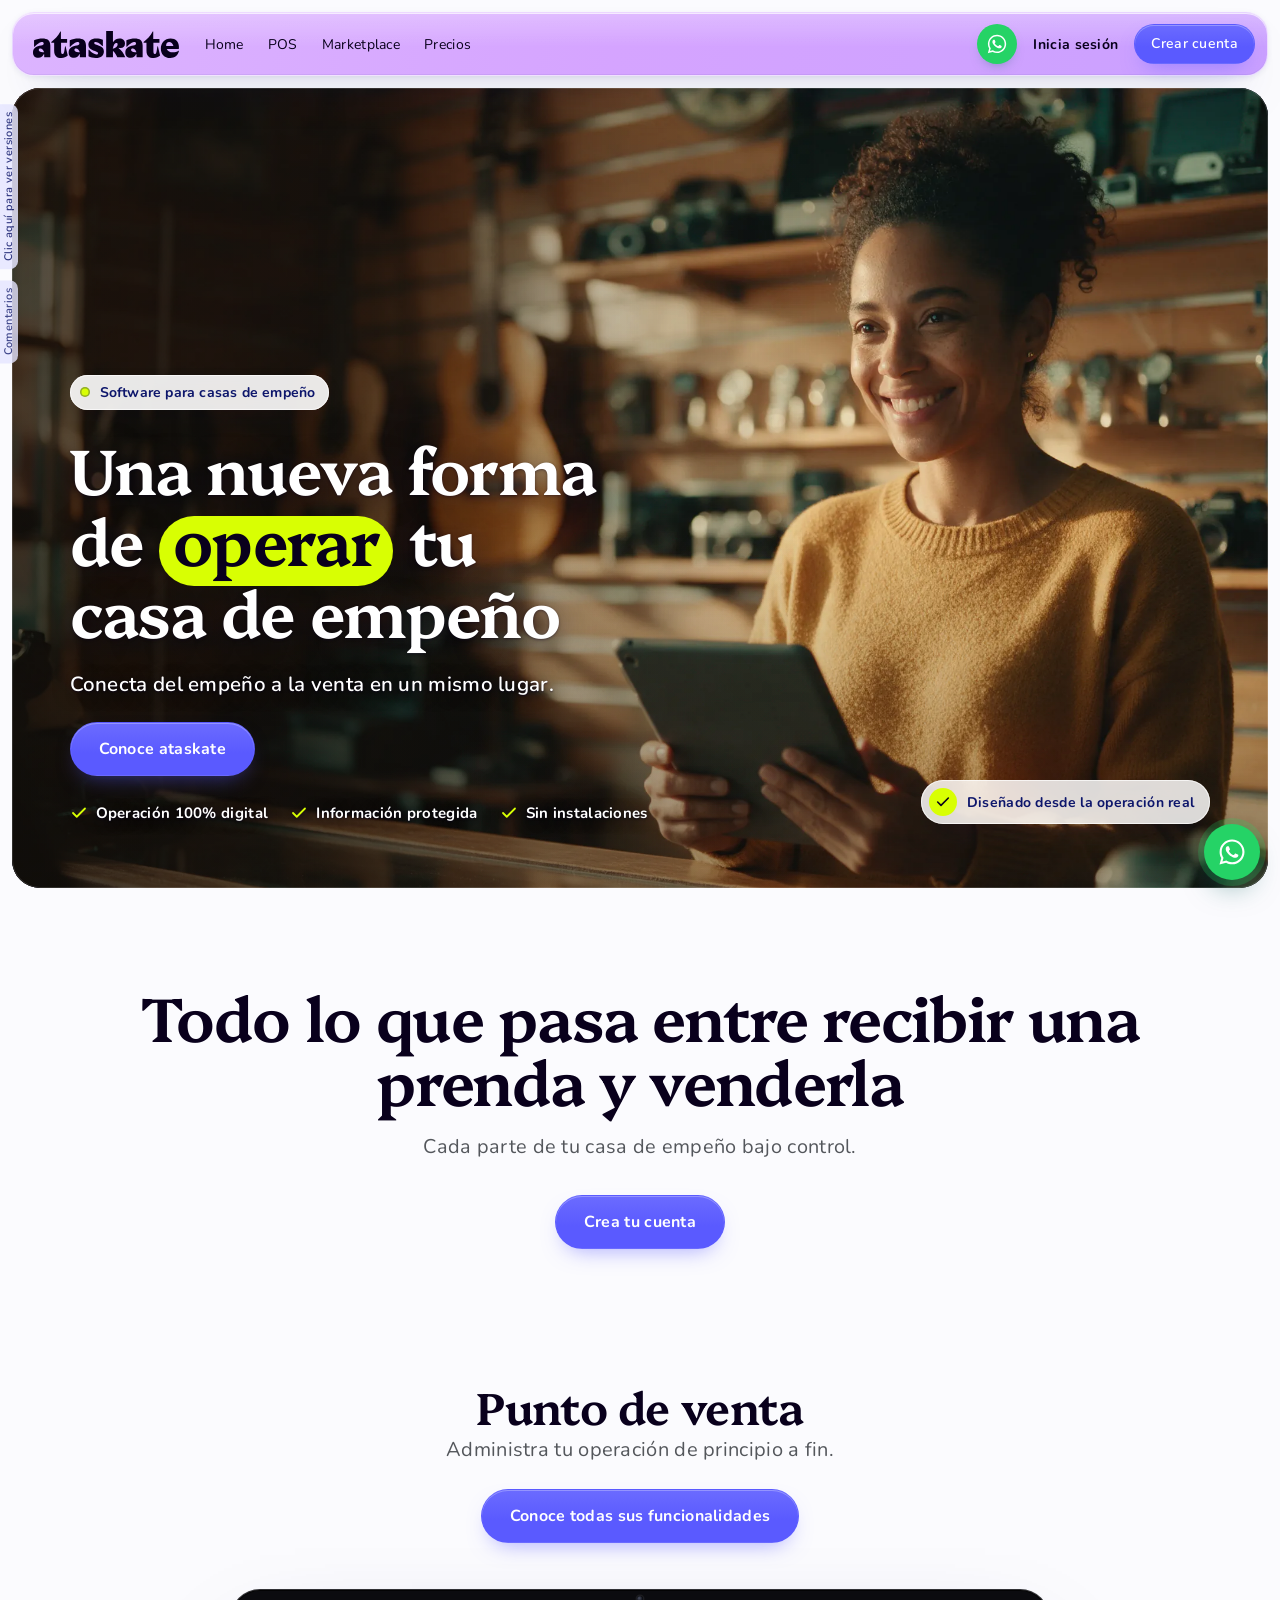
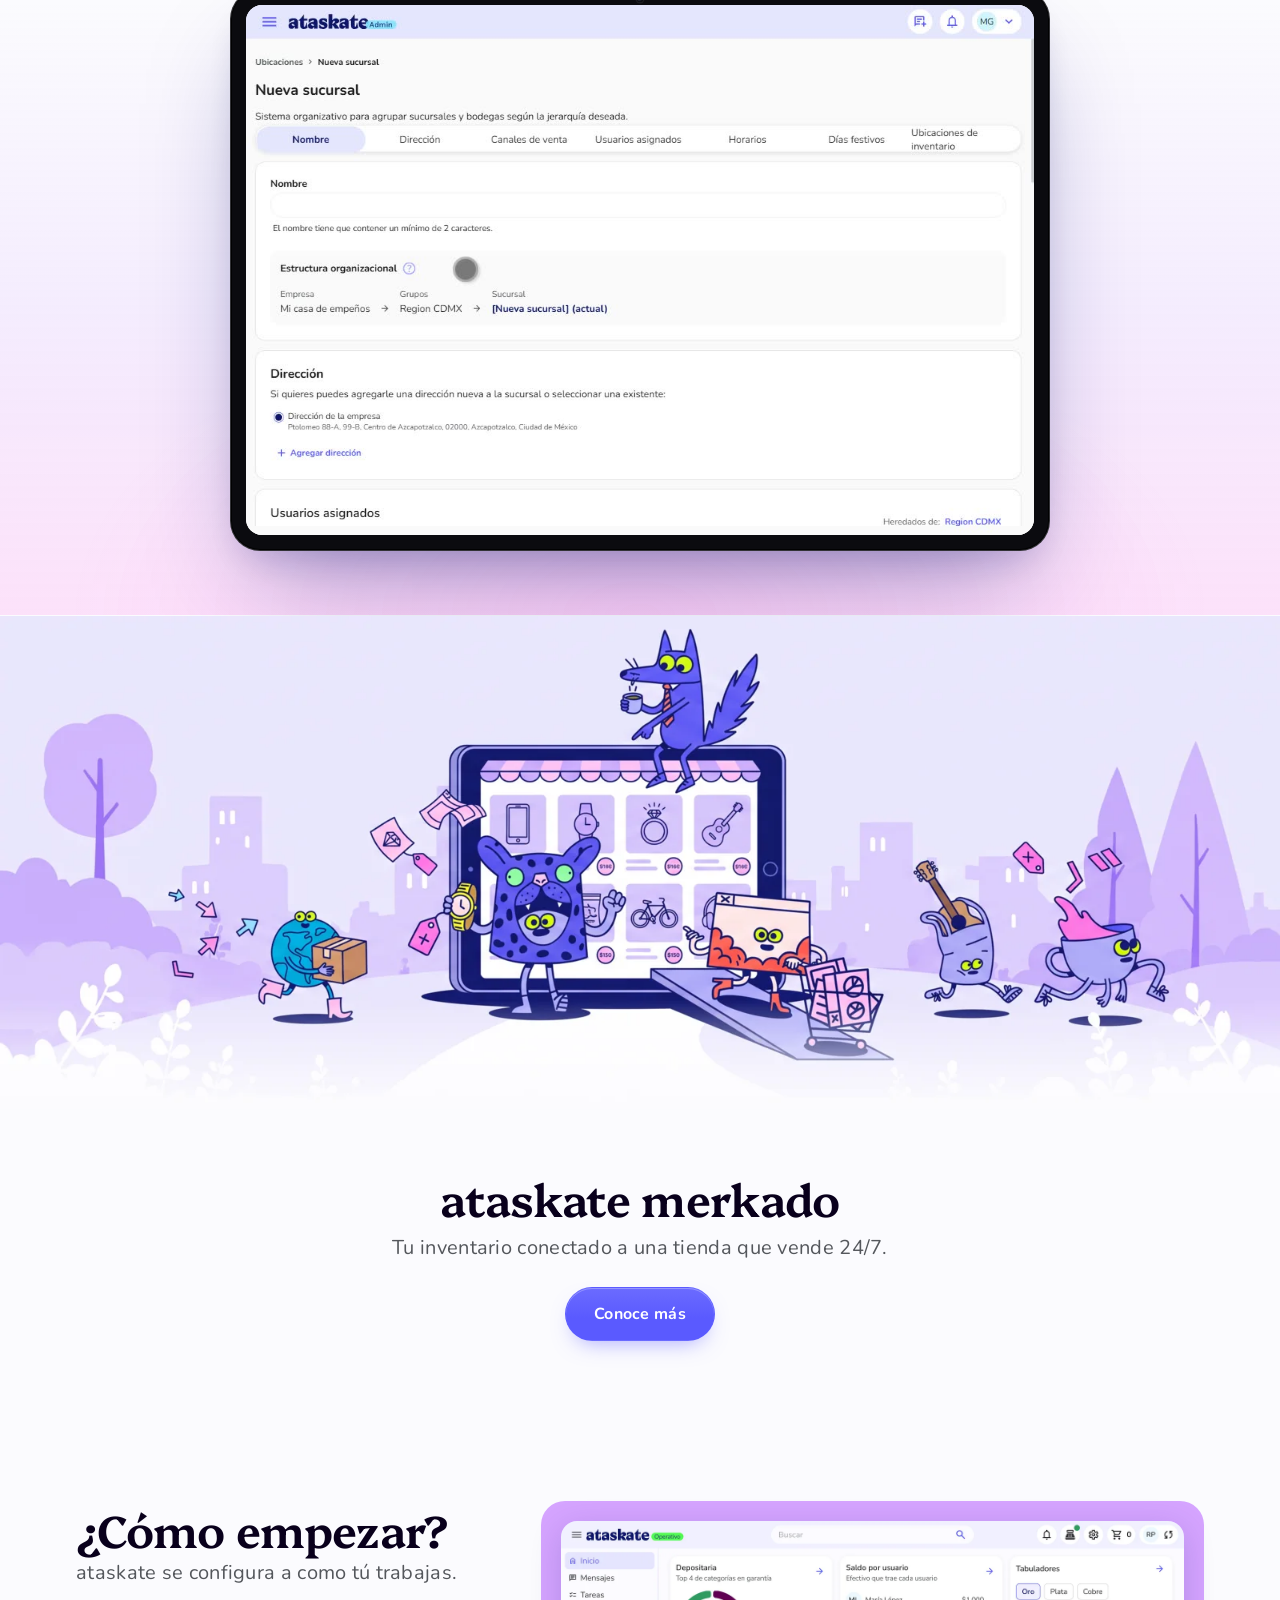
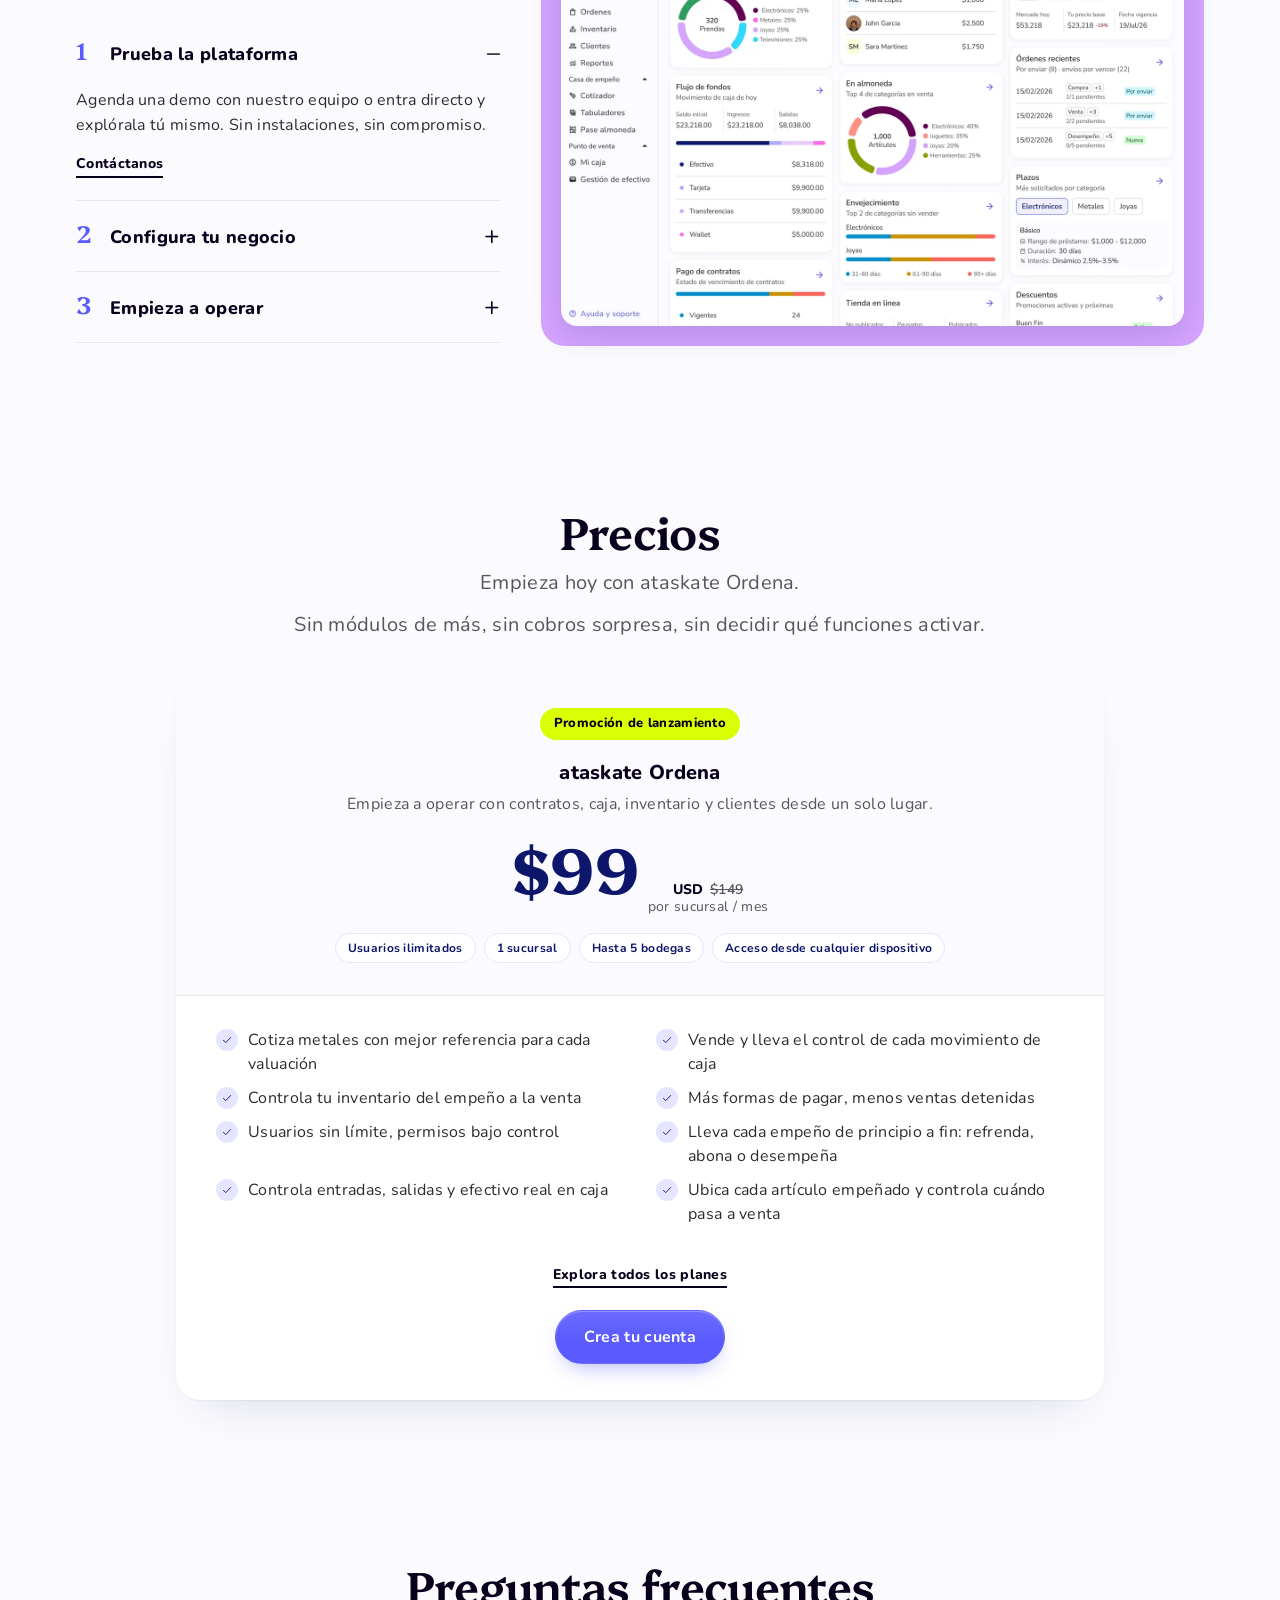
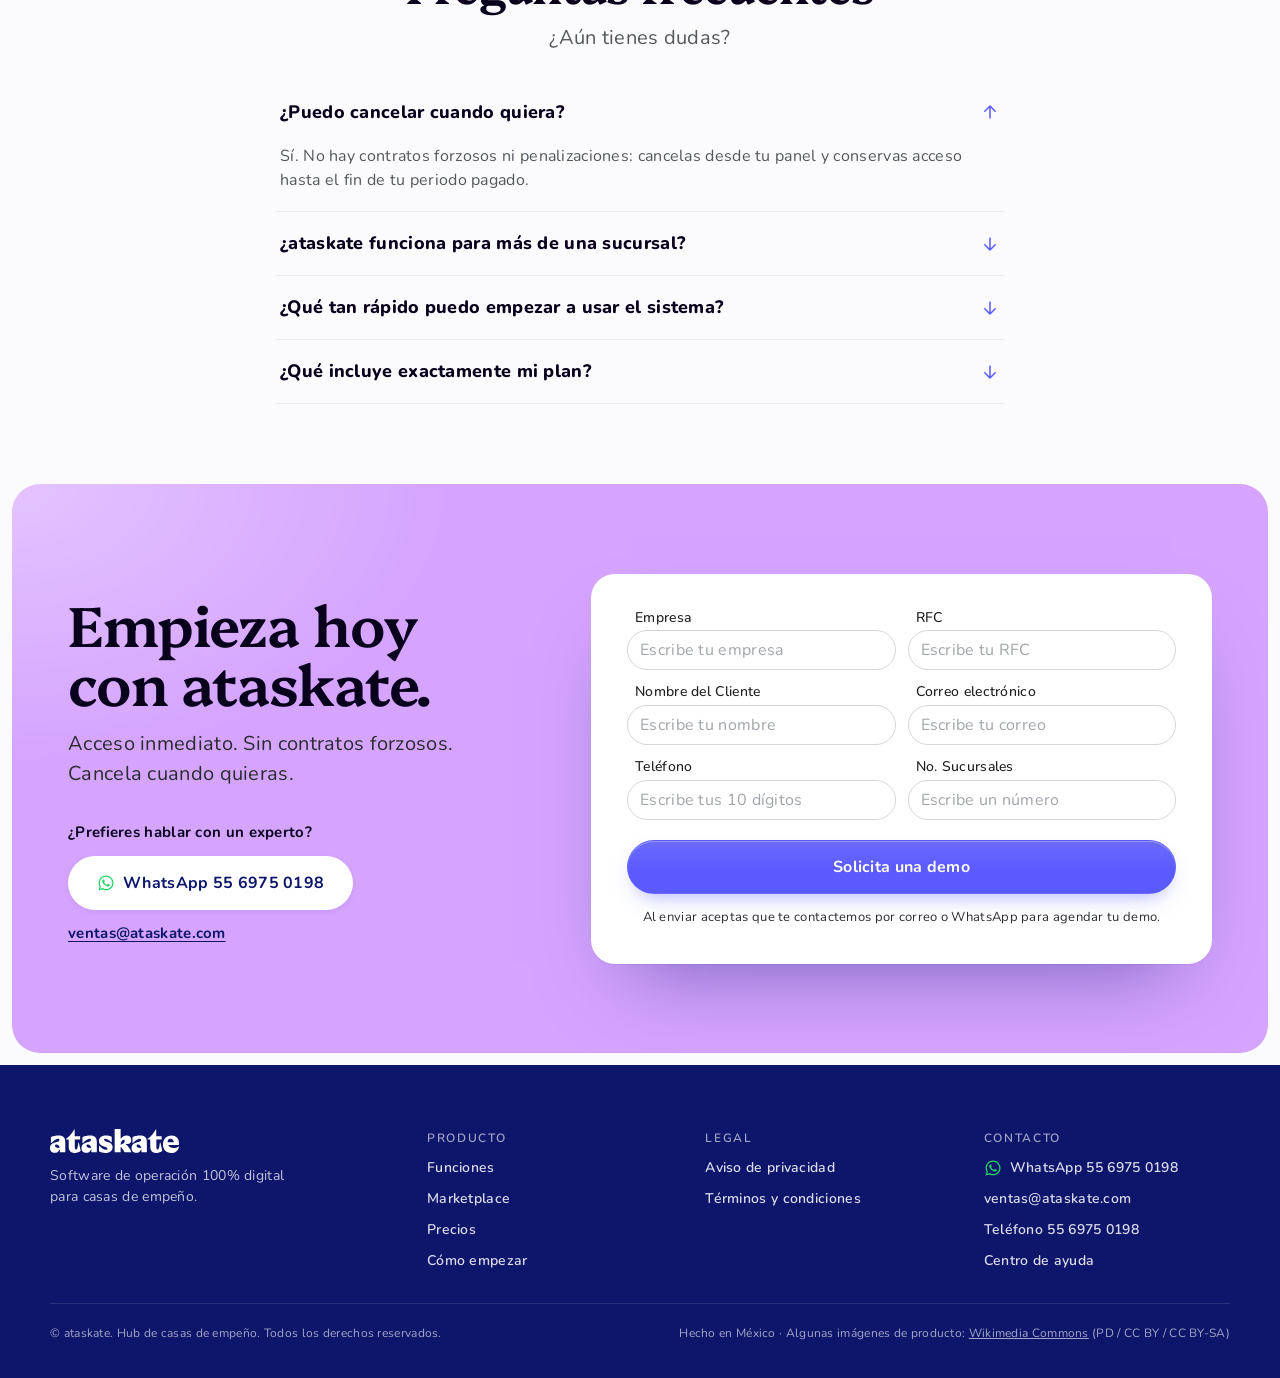
==== commit 3a694630: "Comentarios para revisar el sitio: pestaña en el borde izquierdo, firmados como Manuel Co-Authored-B" ====
--- a/index.html
+++ b/index.html
@@ -6,7 +6,7 @@
       y = l.getElementsByTagName(r)[0]; y.parentNode.insertBefore(t, y);
     })(window, document, 'clarity', 'script', id);
   })();</script><link rel="preload" as="image" href="/video/landing-pos-poster.jpg"><link rel="stylesheet" href="/_astro/landing.BoADMMM8.css">
-<link rel="stylesheet" href="/_astro/landing.D-2maoCO.css">
+<link rel="stylesheet" href="/_astro/landing.C-TXDFZV.css">
 <link rel="stylesheet" href="/_astro/landing.RTOIWTaR.css"><script type="module" src="/_astro/hoisted.Dxt5h6Gp.js"></script></head> <body> <a class="skip" href="#main">Saltar al contenido</a>     <header class="mast" data-astro-cid-bcnnqveb> <div class="mast__bar" data-astro-cid-bcnnqveb> <a class="mast__brand" href="#top" aria-label="ataskate — inicio" data-astro-cid-bcnnqveb> <img src="/brand/ataskate-ink.svg" alt="ataskate" width="335" height="62" data-astro-cid-bcnnqveb> </a> <nav class="mast__nav" id="mast-nav" aria-label="Principal" data-astro-cid-bcnnqveb> <a href="#top" data-astro-cid-bcnnqveb>Home</a><a href="/punto-de-venta/" data-astro-cid-bcnnqveb>POS</a><a href="/marketplace/" data-astro-cid-bcnnqveb>Marketplace</a><a href="/planes/" data-astro-cid-bcnnqveb>Precios</a> </nav> <a class="wa wa--mast mast__wa" data-wa="mast" href="https://wa.me/525569750198?text=Hola%2C%20quiero%20m%C3%A1s%20informaci%C3%B3n%20de%20ataskate." target="_blank" rel="noopener" aria-label="Escríbenos por WhatsApp (se abre en otra pestaña)" title="Escríbenos por WhatsApp" data-astro-cid-bcnnqveb data-astro-cid-sbyz6brq><svg viewBox="0 0 24 24" width="22" height="22" fill="currentColor" aria-hidden="true" data-astro-cid-sbyz6brq><path d="M2 22L3.41254 16.8642C2.5409 15.3608 2.08289 13.6567 2.08373 11.9092C2.08624 6.44583 6.55329 2 12.0419 2C14.7053 2.00083 17.2056 3.03333 19.0862 4.90667C20.9659 6.78 22.0008 9.27 22 11.9183C21.9975 17.3825 17.5304 21.8283 12.0419 21.8283C10.3756 21.8275 8.73365 21.4117 7.27924 20.6217L2 22ZM7.52374 18.8275C8.92707 19.6567 10.2668 20.1533 12.0385 20.1542C16.6002 20.1542 20.3162 16.4592 20.3187 11.9167C20.3204 7.365 16.622 3.675 12.0452 3.67333C7.4802 3.67333 3.76673 7.36833 3.76505 11.91C3.76421 13.7642 4.31014 15.1525 5.22699 16.605L4.39052 19.645L7.52374 18.8275ZM17.0582 14.2742C16.9962 14.1708 16.8304 14.1092 16.5809 13.985C16.3322 13.8608 15.1089 13.2617 14.8803 13.1792C14.6526 13.0967 14.4868 13.055 14.3202 13.3033C14.1544 13.5508 13.6771 14.1092 13.5323 14.2742C13.3874 14.4392 13.2417 14.46 12.993 14.3358C12.7444 14.2117 11.9422 13.9508 10.9919 13.1067C10.2525 12.45 9.75266 11.6392 9.6078 11.3908C9.46295 11.1433 9.59273 11.0092 9.71665 10.8858C9.82885 10.775 9.96533 10.5967 10.0901 10.4517C10.2165 10.3083 10.2576 10.205 10.3413 10.0392C10.4242 9.87417 10.3832 9.72917 10.3204 9.605C10.2576 9.48167 9.76019 8.2625 9.55338 7.76667C9.35075 7.28417 9.14561 7.34917 8.99322 7.34167L8.51595 7.33333C8.35016 7.33333 8.08055 7.395 7.8528 7.64333C7.62505 7.89167 6.982 8.49 6.982 9.70917C6.982 10.9283 7.87373 12.1058 7.99765 12.2708C8.12241 12.4358 9.75182 14.9375 12.2478 16.01C12.8415 16.265 13.3054 16.4175 13.6662 16.5317C14.2624 16.72 14.805 16.6933 15.2337 16.63C15.7118 16.5592 16.7057 16.0308 16.9133 15.4525C17.121 14.8733 17.121 14.3775 17.0582 14.2742Z" data-astro-cid-sbyz6brq></path></svg></a>   <a class="mast__login" href="#cta" data-astro-cid-bcnnqveb>Inicia sesión</a> <a class="btn btn--primary btn--sm mast__cta" href="#cta" data-astro-cid-bcnnqveb>Crear cuenta</a> <button class="mast__burger" type="button" data-menu aria-controls="mast-nav" aria-expanded="false" aria-label="Abrir menú" data-astro-cid-bcnnqveb> <span data-astro-cid-bcnnqveb></span><span data-astro-cid-bcnnqveb></span><span data-astro-cid-bcnnqveb></span> </button> </div> </header> <main id="main" data-astro-cid-bcnnqveb> <!-- ============================== HERO ============================== --> <!-- Cinematic hero: the counter footage runs full-bleed behind a left
          scrim, Shopify-style, with the copy in white on top. -->  <div class="hv-rail" data-astro-cid-jraopiqq> <button class="hv-tab" type="button" id="hvTab" aria-haspopup="menu" aria-expanded="false" aria-controls="hvMenu" data-astro-cid-jraopiqq>Clic aquí para ver versiones</button> </div> <div class="hv-menu" id="hvMenu" role="menu" aria-labelledby="hvTab" hidden data-astro-cid-jraopiqq> <p class="hv-menu__title" role="presentation" data-astro-cid-jraopiqq>Versiones del hero</p> <button class="hv-item" type="button" role="menuitemradio" aria-checked="true" data-n="1" data-foto="4" data-astro-cid-jraopiqq> <img src="/img/hero-opcion-4-mini.webp" alt="" width="256" height="145" loading="lazy" decoding="async" data-astro-cid-jraopiqq> <span class="hv-item__txt" data-astro-cid-jraopiqq><b data-astro-cid-jraopiqq>1. Dueña con tableta</b><small data-astro-cid-jraopiqq>Atiende desde su tienda</small></span> </button><button class="hv-item" type="button" role="menuitemradio" aria-checked="false" data-n="2" data-foto="5" data-astro-cid-jraopiqq> <img src="/img/hero-opcion-5-mini.webp" alt="" width="256" height="145" loading="lazy" decoding="async" data-astro-cid-jraopiqq> <span class="hv-item__txt" data-astro-cid-jraopiqq><b data-astro-cid-jraopiqq>2. Valuador con lupa</b><small data-astro-cid-jraopiqq>Revisa un reloj en el mostrador</small></span> </button><button class="hv-item" type="button" role="menuitemradio" aria-checked="false" data-n="3" data-foto="6" data-astro-cid-jraopiqq> <img src="/img/hero-opcion-6-mini.webp" alt="" width="256" height="145" loading="lazy" decoding="async" data-astro-cid-jraopiqq> <span class="hv-item__txt" data-astro-cid-jraopiqq><b data-astro-cid-jraopiqq>3. Envío del Marketplace</b><small data-astro-cid-jraopiqq>Empaca una cámara vendida en línea</small></span> </button><button class="hv-item" type="button" role="menuitemradio" aria-checked="false" data-n="4" data-foto="7" data-astro-cid-jraopiqq> <img src="/img/hero-opcion-7-mini.webp" alt="" width="256" height="145" loading="lazy" decoding="async" data-astro-cid-jraopiqq> <span class="hv-item__txt" data-astro-cid-jraopiqq><b data-astro-cid-jraopiqq>4. Entrega en el mostrador</b><small data-astro-cid-jraopiqq>Le da una guitarra a su cliente</small></span> </button> </div> <script>
   /* el selector va antes del hero en el HTML: se arma cuando el documento ya está completo */
@@ -80,4 +80,4 @@
 Hecho en México · Algunas imágenes de producto:
 <a href="https://commons.wikimedia.org" style="color:inherit;text-decoration:underline" data-astro-cid-bcnnqveb>Wikimedia Commons</a>
 (PD / CC BY / CC BY-SA)
-</span> </div> </footer>  <!-- WhatsApp de ventas, siempre a la mano en la esquina inferior derecha --> <a class="wa wa--flotante" data-wa="flotante" href="https://wa.me/525569750198?text=Hola%2C%20quiero%20m%C3%A1s%20informaci%C3%B3n%20de%20ataskate." target="_blank" rel="noopener" aria-label="Escríbenos por WhatsApp (se abre en otra pestaña)" title="Escríbenos por WhatsApp" data-astro-cid-sbyz6brq><svg viewBox="0 0 24 24" width="30" height="30" fill="currentColor" aria-hidden="true" data-astro-cid-sbyz6brq><path d="M2 22L3.41254 16.8642C2.5409 15.3608 2.08289 13.6567 2.08373 11.9092C2.08624 6.44583 6.55329 2 12.0419 2C14.7053 2.00083 17.2056 3.03333 19.0862 4.90667C20.9659 6.78 22.0008 9.27 22 11.9183C21.9975 17.3825 17.5304 21.8283 12.0419 21.8283C10.3756 21.8275 8.73365 21.4117 7.27924 20.6217L2 22ZM7.52374 18.8275C8.92707 19.6567 10.2668 20.1533 12.0385 20.1542C16.6002 20.1542 20.3162 16.4592 20.3187 11.9167C20.3204 7.365 16.622 3.675 12.0452 3.67333C7.4802 3.67333 3.76673 7.36833 3.76505 11.91C3.76421 13.7642 4.31014 15.1525 5.22699 16.605L4.39052 19.645L7.52374 18.8275ZM17.0582 14.2742C16.9962 14.1708 16.8304 14.1092 16.5809 13.985C16.3322 13.8608 15.1089 13.2617 14.8803 13.1792C14.6526 13.0967 14.4868 13.055 14.3202 13.3033C14.1544 13.5508 13.6771 14.1092 13.5323 14.2742C13.3874 14.4392 13.2417 14.46 12.993 14.3358C12.7444 14.2117 11.9422 13.9508 10.9919 13.1067C10.2525 12.45 9.75266 11.6392 9.6078 11.3908C9.46295 11.1433 9.59273 11.0092 9.71665 10.8858C9.82885 10.775 9.96533 10.5967 10.0901 10.4517C10.2165 10.3083 10.2576 10.205 10.3413 10.0392C10.4242 9.87417 10.3832 9.72917 10.3204 9.605C10.2576 9.48167 9.76019 8.2625 9.55338 7.76667C9.35075 7.28417 9.14561 7.34917 8.99322 7.34167L8.51595 7.33333C8.35016 7.33333 8.08055 7.395 7.8528 7.64333C7.62505 7.89167 6.982 8.49 6.982 9.70917C6.982 10.9283 7.87373 12.1058 7.99765 12.2708C8.12241 12.4358 9.75182 14.9375 12.2478 16.01C12.8415 16.265 13.3054 16.4175 13.6662 16.5317C14.2624 16.72 14.805 16.6933 15.2337 16.63C15.7118 16.5592 16.7057 16.0308 16.9133 15.4525C17.121 14.8733 17.121 14.3775 17.0582 14.2742Z" data-astro-cid-sbyz6brq></path></svg></a>   </body></html>  +</span> </div> </footer>  <!-- WhatsApp de ventas, siempre a la mano en la esquina inferior derecha --> <a class="wa wa--flotante" data-wa="flotante" href="https://wa.me/525569750198?text=Hola%2C%20quiero%20m%C3%A1s%20informaci%C3%B3n%20de%20ataskate." target="_blank" rel="noopener" aria-label="Escríbenos por WhatsApp (se abre en otra pestaña)" title="Escríbenos por WhatsApp" data-astro-cid-sbyz6brq><svg viewBox="0 0 24 24" width="30" height="30" fill="currentColor" aria-hidden="true" data-astro-cid-sbyz6brq><path d="M2 22L3.41254 16.8642C2.5409 15.3608 2.08289 13.6567 2.08373 11.9092C2.08624 6.44583 6.55329 2 12.0419 2C14.7053 2.00083 17.2056 3.03333 19.0862 4.90667C20.9659 6.78 22.0008 9.27 22 11.9183C21.9975 17.3825 17.5304 21.8283 12.0419 21.8283C10.3756 21.8275 8.73365 21.4117 7.27924 20.6217L2 22ZM7.52374 18.8275C8.92707 19.6567 10.2668 20.1533 12.0385 20.1542C16.6002 20.1542 20.3162 16.4592 20.3187 11.9167C20.3204 7.365 16.622 3.675 12.0452 3.67333C7.4802 3.67333 3.76673 7.36833 3.76505 11.91C3.76421 13.7642 4.31014 15.1525 5.22699 16.605L4.39052 19.645L7.52374 18.8275ZM17.0582 14.2742C16.9962 14.1708 16.8304 14.1092 16.5809 13.985C16.3322 13.8608 15.1089 13.2617 14.8803 13.1792C14.6526 13.0967 14.4868 13.055 14.3202 13.3033C14.1544 13.5508 13.6771 14.1092 13.5323 14.2742C13.3874 14.4392 13.2417 14.46 12.993 14.3358C12.7444 14.2117 11.9422 13.9508 10.9919 13.1067C10.2525 12.45 9.75266 11.6392 9.6078 11.3908C9.46295 11.1433 9.59273 11.0092 9.71665 10.8858C9.82885 10.775 9.96533 10.5967 10.0901 10.4517C10.2165 10.3083 10.2576 10.205 10.3413 10.0392C10.4242 9.87417 10.3832 9.72917 10.3204 9.605C10.2576 9.48167 9.76019 8.2625 9.55338 7.76667C9.35075 7.28417 9.14561 7.34917 8.99322 7.34167L8.51595 7.33333C8.35016 7.33333 8.08055 7.395 7.8528 7.64333C7.62505 7.89167 6.982 8.49 6.982 9.70917C6.982 10.9283 7.87373 12.1058 7.99765 12.2708C8.12241 12.4358 9.75182 14.9375 12.2478 16.01C12.8415 16.265 13.3054 16.4175 13.6662 16.5317C14.2624 16.72 14.805 16.6933 15.2337 16.63C15.7118 16.5592 16.7057 16.0308 16.9133 15.4525C17.121 14.8733 17.121 14.3775 17.0582 14.2742Z" data-astro-cid-sbyz6brq></path></svg></a>   <script src="/comentarios.js?v=3" data-pagina="web-inicio" data-autor="Manuel"></script> </body> </html>   
--- a/_astro/landing.C-TXDFZV.css
+++ b/_astro/landing.C-TXDFZV.css
@@ -0,0 +1 @@
+.wa--foot[data-astro-cid-sbyz6brq]{display:inline-flex;align-items:center;gap:8px}.wa--foot[data-astro-cid-sbyz6brq] svg[data-astro-cid-sbyz6brq]{flex:none;color:#25d366}.wa--flotante[data-astro-cid-sbyz6brq]{position:fixed;right:max(20px,env(safe-area-inset-right));bottom:max(20px,env(safe-area-inset-bottom));z-index:40;display:inline-flex;align-items:center;justify-content:center;width:56px;height:56px;border-radius:50%;background:#25d366;color:#fff;box-shadow:0 0 0 6px #25d36638,0 14px 30px -10px #075e5499;transition:transform .15s,background-color .15s,opacity .2s,visibility 0s}.wa--flotante[data-astro-cid-sbyz6brq]:hover{background:#128c7e;transform:translateY(-2px)}.wa--flotante[data-astro-cid-sbyz6brq]:active{transform:none}.wa--flotante[data-astro-cid-sbyz6brq]:focus-visible{border-radius:50%;outline:3px solid #0d166b;outline-offset:3px}.wa--flotante[data-astro-cid-sbyz6brq].is-oculto{opacity:0;visibility:hidden;pointer-events:none;transition:opacity .2s,visibility 0s .2s}@media (prefers-reduced-motion: reduce){.wa--flotante[data-astro-cid-sbyz6brq],.wa--flotante[data-astro-cid-sbyz6brq].is-oculto{transition:none}.wa--flotante[data-astro-cid-sbyz6brq]:hover{transform:none}}@media print{.wa--flotante[data-astro-cid-sbyz6brq]{display:none}}:root{--navy: #0d166b;--indigo: #5a5aff;--indigo-press: #4747e0;--purple-10: #fafaff;--purple-50: #f0f0ff;--purple-100: #e5e5ff;--purple-200: #acacff;--lila-200: #d5a4ff;--pink-100: #ff98ef;--pink-200: #ff6ae8;--lemon-200: #d8ff03;--ink: #09001c;--body: #2a2c2f;--caption: #54575c;--placeholder: #a1a5aa;--line: #d4d6d8;--line-soft: #e8e9ea;--empty: #eff0f0;--page: #fbfbfe;--ok-surface: #effaf4;--ok-icon: #309c60;--ok-title: #174a2e;--warn-surface: #ffebba;--warn-icon: #cc9200;--shadow-card: 0 1px 2px rgba(13, 22, 107, .05), 0 24px 48px -26px rgba(13, 22, 107, .16);--shadow-float: 0 8px 32px rgba(13, 22, 107, .16);--font-sans: "Nunito", -apple-system, "Segoe UI", Roboto, sans-serif;--font-display: "Platypi", Georgia, "Times New Roman", serif;--fs-d1: clamp(34px, 4vw, 56px);--lh-d1: 1.1;--fs-d2: clamp(30px, 3.5vw, 48px);--lh-d2: 1.12;--fs-d3: clamp(26px, 3vw, 38px);--lh-d3: 1.16;--fs-d4: 26px;--ls-display: -.015em;--fs-lede: 20px;--fs-title: 18px;--fs-body: 16px;--fs-small: 14px;--fs-micro: 12px;--measure: 60ch}*,*:before,*:after{box-sizing:border-box}html{scroll-behavior:smooth;scroll-padding-top:92px;-webkit-text-size-adjust:100%}body{margin:0;background:var(--page);color:var(--ink);font-family:var(--font-sans);font-size:16px;line-height:1.5;letter-spacing:.3px;overflow-x:clip;-webkit-font-smoothing:antialiased;-moz-osx-font-smoothing:grayscale}img,svg,video{display:block;max-width:100%}h1,h2,h3,p,figure{margin:0}h1,h2,h3{letter-spacing:0}ul{margin:0;padding:0;list-style:none}a{color:inherit;text-decoration:none}button{font:inherit;color:inherit;background:none;border:0;padding:0;cursor:pointer}input{font:inherit;color:inherit}:focus-visible{outline:3px solid var(--indigo);outline-offset:3px;border-radius:4px}.skip{position:absolute;left:-9999px;top:8px;z-index:100;padding:10px 18px;border-radius:100px;background:var(--navy);color:#fff;font-weight:700}.skip:focus{left:16px}::selection{background:var(--lemon-200);color:var(--ink)}.demo-rail{top:104px!important}body:has(.hv-rail) .demo-rail{top:280px!important}@media (max-width: 720px){.demo-rail{top:96px!important}body:has(.hv-rail) .demo-rail{top:260px!important}}@media (prefers-reduced-motion: reduce){html{scroll-behavior:auto}*,*:before,*:after{animation-duration:.001ms!important;animation-iteration-count:1!important;transition-duration:.001ms!important}}svg[data-astro-cid-r2m5lo7l]{display:block;flex:0 0 auto}.mast{position:sticky;top:12px;z-index:50;margin:12px 12px 0}.mast__bar{display:flex;align-items:center;gap:16px;min-height:64px;padding:0 12px 0 20px;background:linear-gradient(180deg,#ffffff42,#fff0 55%),linear-gradient(100deg,#dcb4ff 0%,var(--lila-200) 48%,#caa0ff 100%);border:1px solid rgba(255,255,255,.55);border-radius:22px;box-shadow:inset 0 1px #ffffffb3,inset 0 -1px #0d166b0f,0 2px 8px -2px #0d166b1f,0 24px 48px -28px #0d166b8c;-webkit-backdrop-filter:blur(18px) saturate(160%);backdrop-filter:blur(18px) saturate(160%);min-width:0}.mast__brand{display:inline-flex;align-items:center;flex:0 0 auto}.mast__brand img{height:27px;width:auto;display:block}.mast__nav{display:flex;align-items:center;gap:4px;flex:1}.mast__nav a{padding:8px 10px;border-radius:100px;font-size:14px;font-weight:400;color:var(--ink);white-space:nowrap;transition:background-color .2s,color .2s}.mast__nav a:hover{background:#ffffff80;color:var(--navy)}.mast__nav a:active{background:#ffffffb3;color:var(--navy)}.mast__nav a.is-active{background:#fff;color:var(--navy);font-weight:700;box-shadow:0 6px 14px -8px #0d166b73}.mast__login{flex:0 0 auto;font-size:14px;font-weight:700;color:var(--ink);white-space:nowrap;transition:color .2s}.mast__login:hover{color:var(--indigo)}.mast__wa{position:relative;flex:0 0 auto;display:inline-flex;align-items:center;justify-content:center;width:40px;height:40px;border-radius:50%;color:#fff;background:#25d366;box-shadow:0 6px 14px -8px #075e5499;transition:background-color .2s,transform .2s,box-shadow .2s}.mast__wa svg{width:22px;height:22px}.mast__wa:hover{background:#128c7e;transform:translateY(-1px);box-shadow:0 10px 20px -10px #075e54b3}.mast__wa:focus-visible{border-radius:50%;outline-offset:2px}.mast__bar .mast__cta{flex:0 0 auto}@media (max-width: 720px){.mast__login{display:none}.mast__bar:not(:has(.mast__burger)){flex-wrap:wrap;gap:12px;row-gap:4px;padding:10px 16px;min-height:0}.mast__bar:not(:has(.mast__burger)) .mast__cta{margin-left:auto}.mast__bar:not(:has(.mast__burger)) .mast__nav{order:3;flex:1 0 100%;gap:2px;margin-inline:-6px;padding-inline:6px;overflow-x:auto;scrollbar-width:none;-webkit-overflow-scrolling:touch}.mast__bar:not(:has(.mast__burger)) .mast__nav::-webkit-scrollbar{display:none}.mast__nav a{padding:10px 12px}}@media (min-width: 721px) and (max-width: 820px){.mast__bar:not(:has(.mast__burger)) .mast__login{display:none}}@media (min-width: 400px) and (max-width: 720px){.mast__bar:not(:has(.mast__burger)) .mast__wa{margin-left:auto}.mast__bar:not(:has(.mast__burger)) .mast__wa~.mast__cta{margin-left:0}}@media (max-width: 399px){.mast__wa{display:none}}.btn{display:inline-flex;align-items:center;justify-content:center;gap:8px;font-family:var(--font-sans);font-weight:700;font-size:16px;line-height:24px;padding:14px 28px;border-radius:999px;border:1px solid transparent;white-space:nowrap;text-align:center;user-select:none;cursor:pointer;text-decoration:none;letter-spacing:.3px;transition:background-color .35s cubic-bezier(.32,.72,0,1),border-color .35s cubic-bezier(.32,.72,0,1),color .35s cubic-bezier(.32,.72,0,1),transform .45s cubic-bezier(.32,.72,0,1),box-shadow .45s cubic-bezier(.32,.72,0,1)}.btn:focus-visible{outline:none;box-shadow:0 0 0 3px #5a5aff66}.btn:active{transform:translateY(0) scale(.98)}.btn--sm{font-size:14px;line-height:20px;font-weight:600;padding:9px 16px}.btn--primary{background:linear-gradient(180deg,#6b6bff,var(--indigo) 58%);color:#fff;box-shadow:inset 0 1px #ffffff47,0 10px 22px -10px #5a5aff8c}.btn--primary:hover{background:linear-gradient(180deg,#5858f2,var(--indigo-press) 58%);color:#fff;transform:translateY(-1px);box-shadow:inset 0 1px #ffffff3d,0 16px 30px -12px #5a5aff99}.btn--primary:active{transform:translateY(0) scale(.98)}.btn--primary:focus-visible{box-shadow:inset 0 1px #ffffff47,0 10px 22px -10px #5a5aff8c,0 0 0 3px #5a5aff66}.btn--outline,.btn--line-navy{background:#fff;color:var(--navy);border-color:var(--purple-200);box-shadow:0 2px 10px -4px #0d166b2e}.btn--outline:hover,.btn--line-navy:hover{border-color:var(--navy);background:var(--purple-50);transform:translateY(-1px)}.btn--white{background:#fff;color:var(--navy);box-shadow:0 2px 10px -4px #0d166b2e}.btn--white:hover{background:var(--purple-50);transform:translateY(-1px)}@media (prefers-reduced-motion: reduce){.btn,.btn:hover{transition:none;transform:none}}
